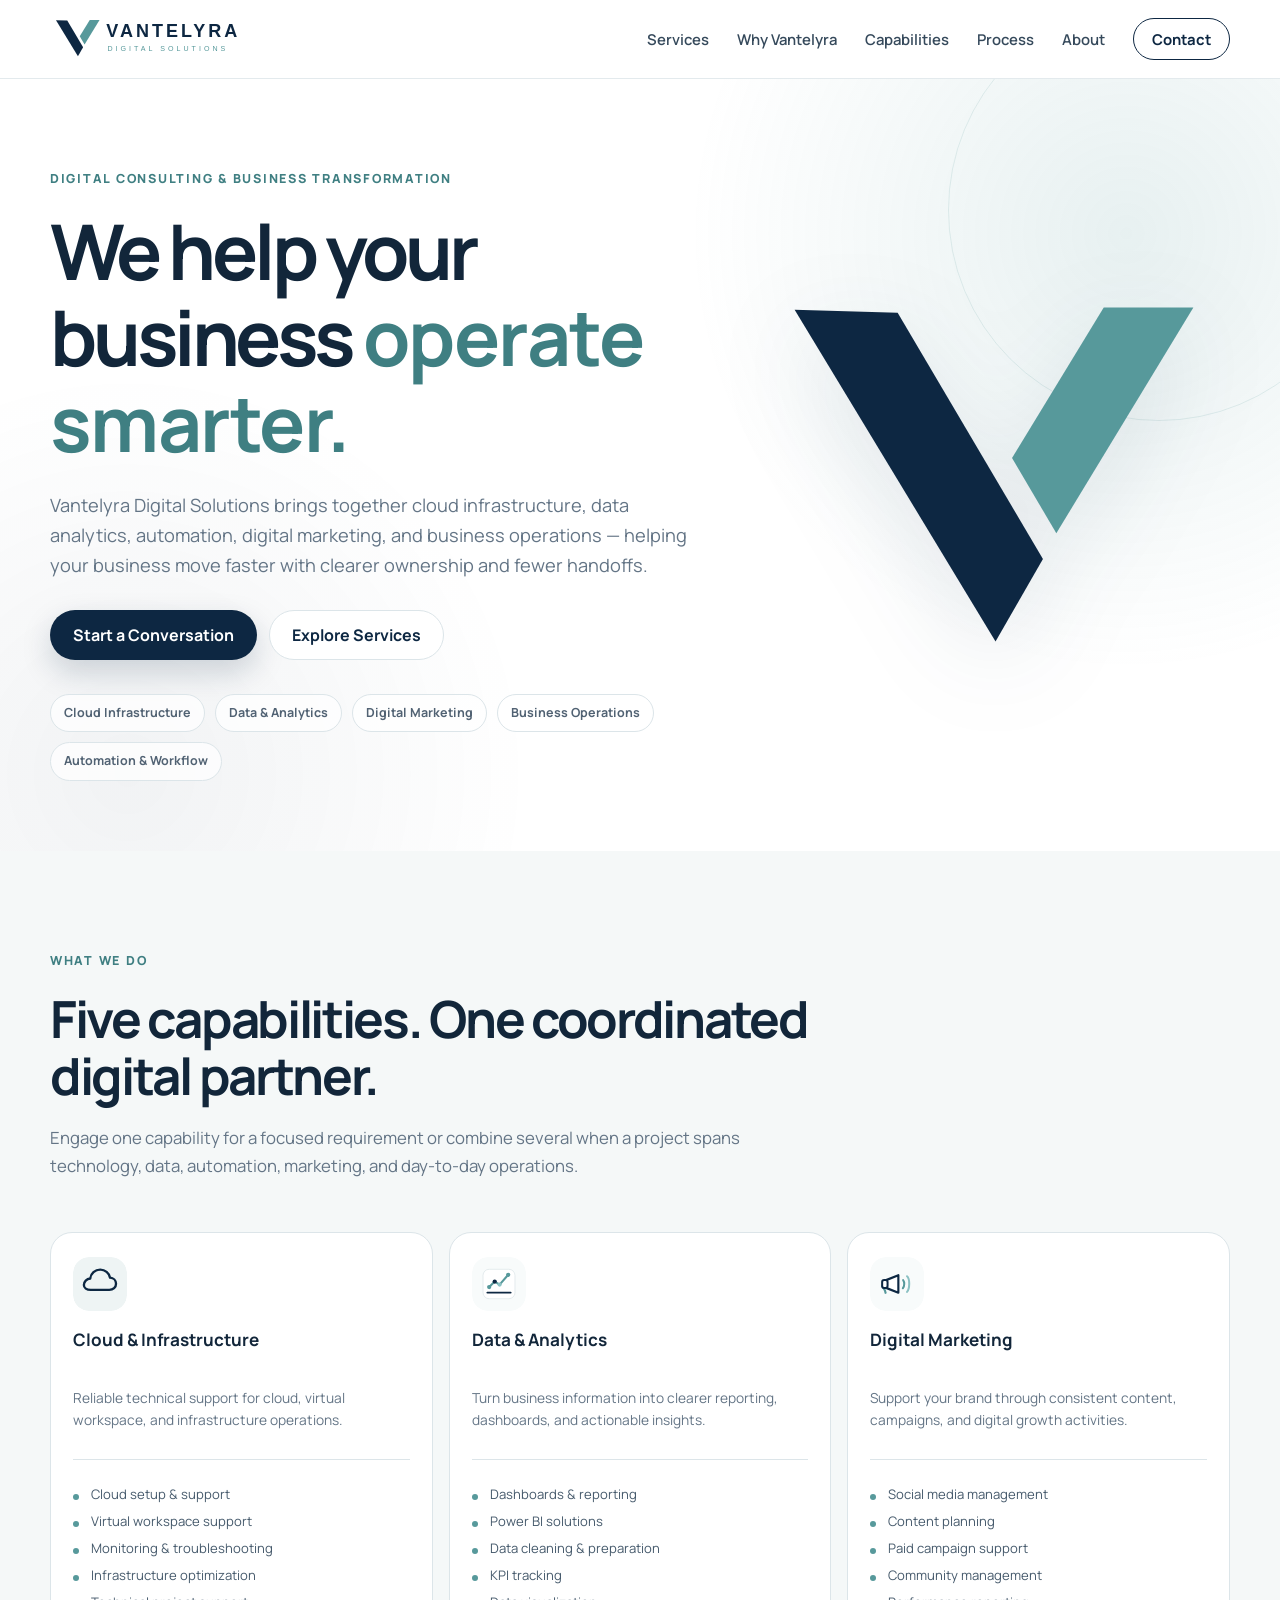
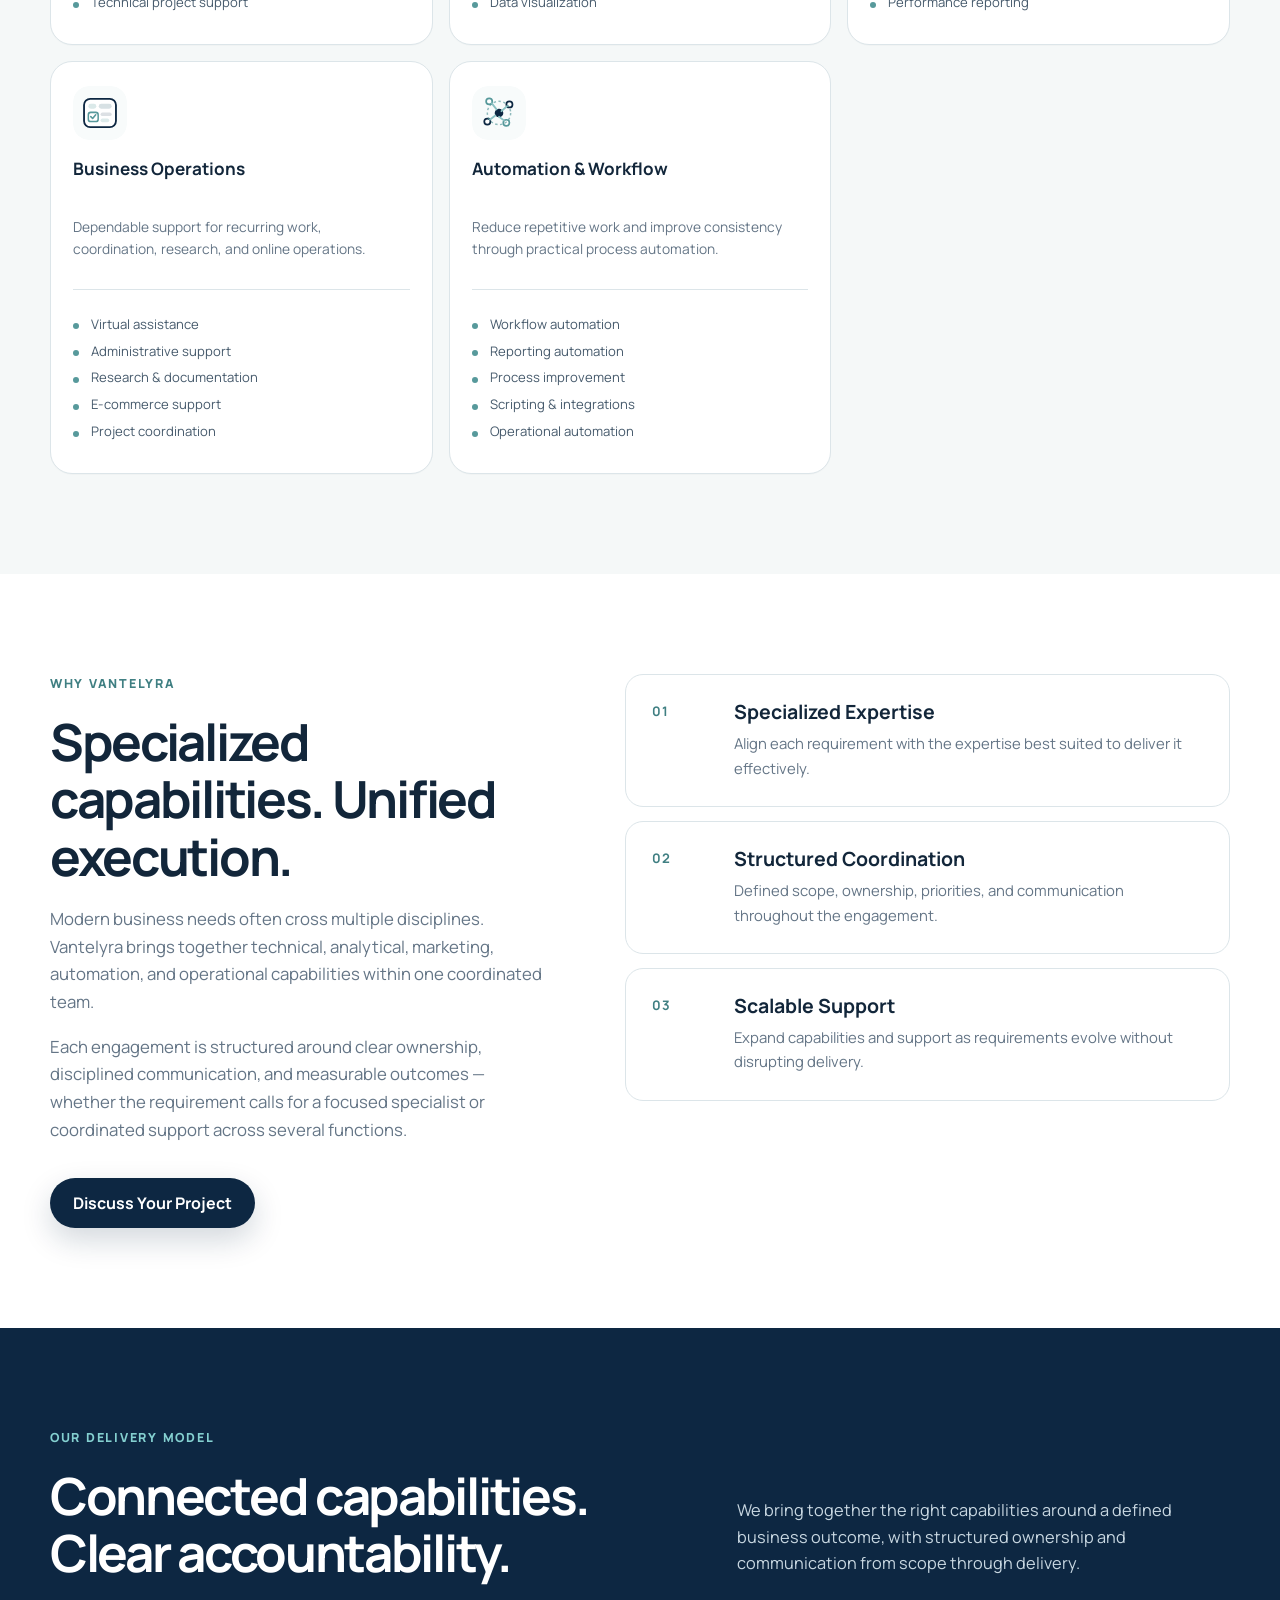
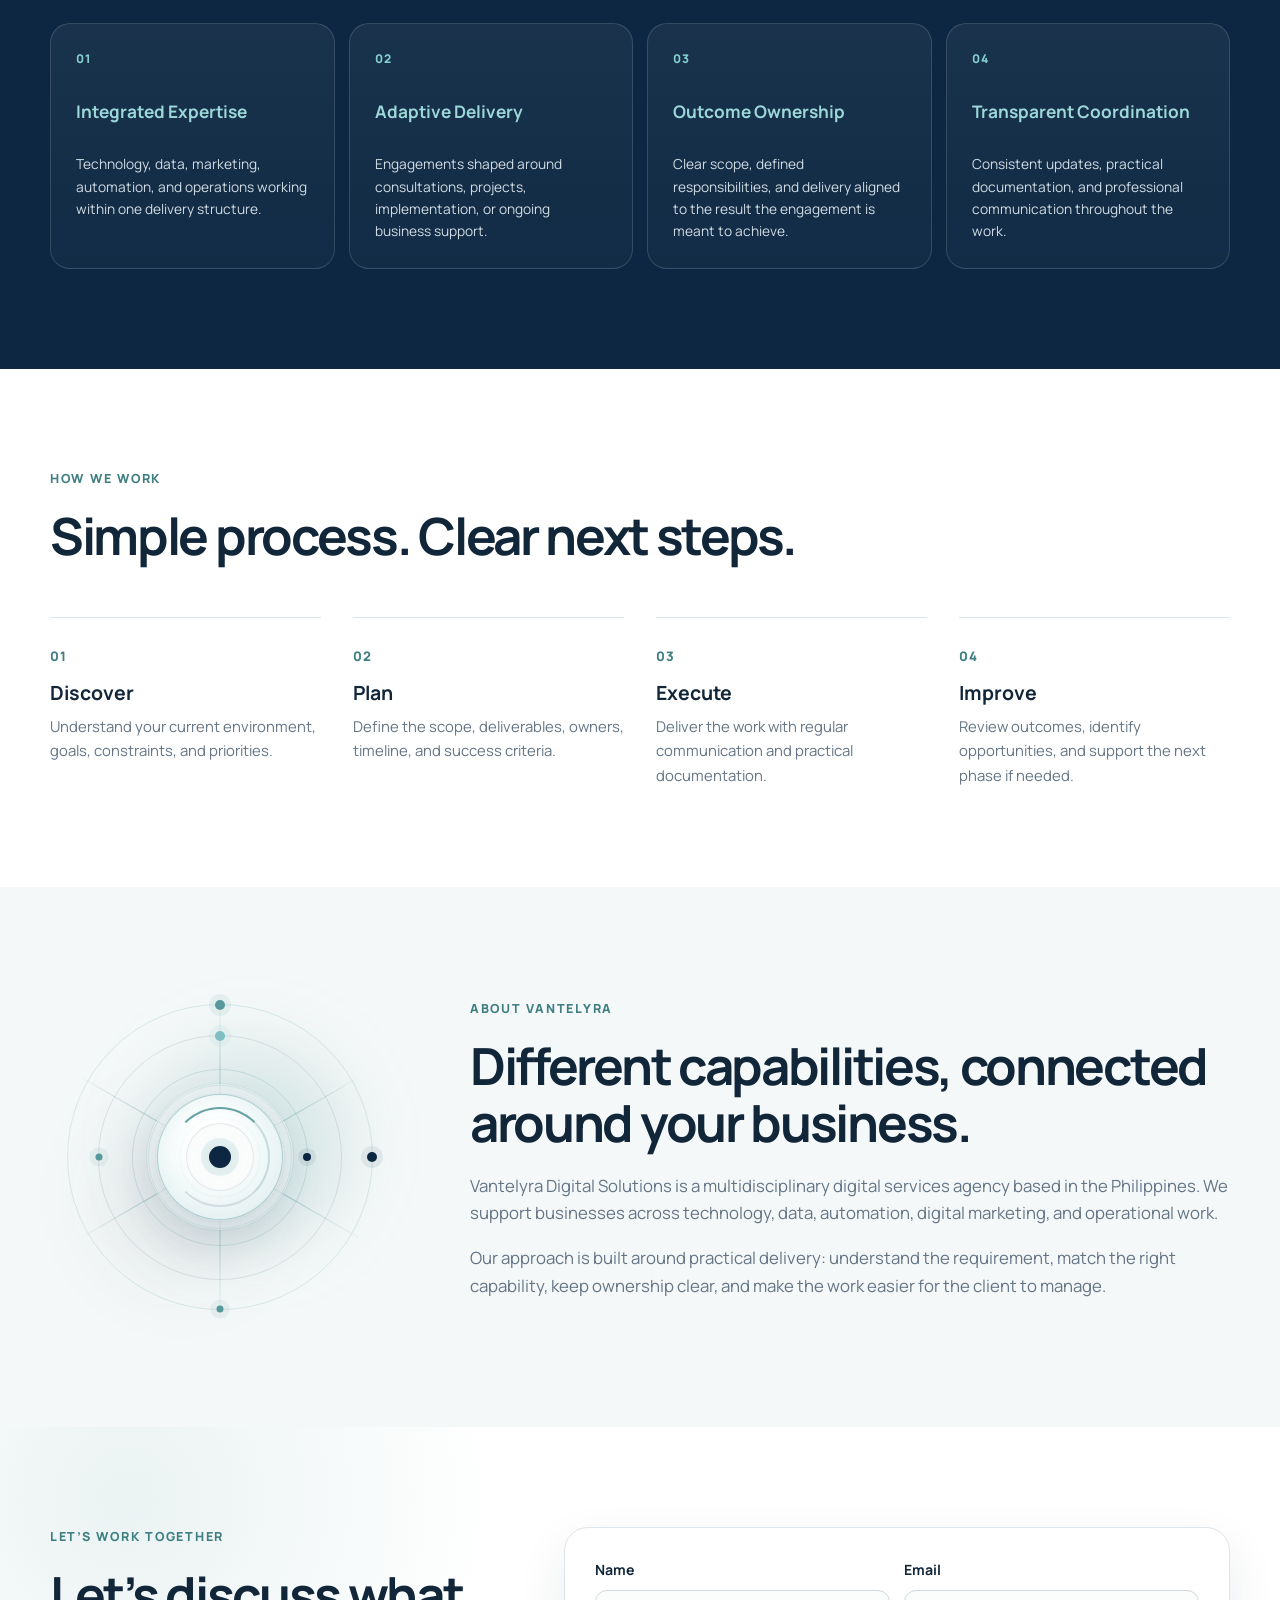
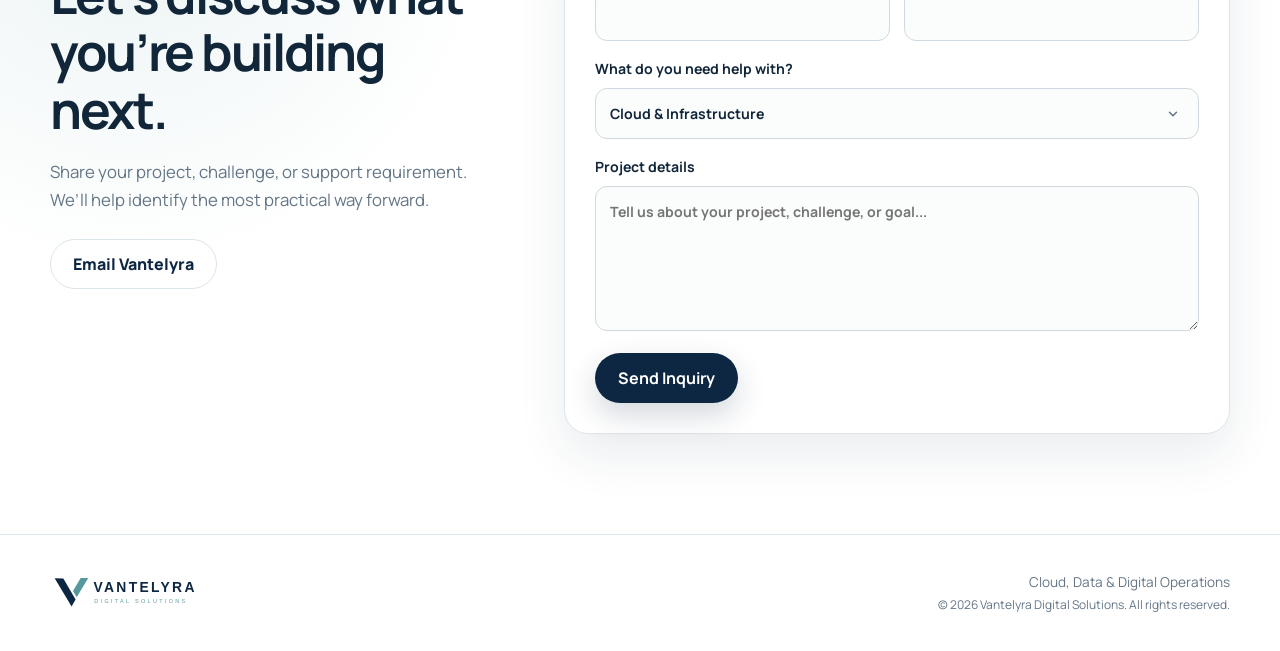
==== index.html @ 001c4b75 "Add files via upload" ====
<!doctype html>
<html lang="en">
<head>
  <meta charset="utf-8" />
  <meta name="viewport" content="width=device-width, initial-scale=1" />
  <meta name="description" content="Vantelyra Digital Solutions — Cloud, Data & Digital Operations." />
  <meta name="theme-color" content="#0d2742" />
  <title>Vantelyra Digital Solutions</title>
  <link rel="icon" href="assets/favicon.svg" type="image/svg+xml" />
  <link rel="stylesheet" href="styles.css" />
</head>
<body>
  <a class="skip-link" href="#main">Skip to content</a>

  <header class="site-header" id="top">
    <div class="container nav-wrap">
      <a class="brand" href="#top" aria-label="Vantelyra Digital Solutions home">
        <img src="assets/logo-horizontal.svg" alt="Vantelyra Digital Solutions" />
      </a>

      <button class="menu-toggle" aria-expanded="false" aria-controls="nav">
        <span></span><span></span><span></span>
        <span class="sr-only">Open menu</span>
      </button>

      <nav id="nav" class="nav" aria-label="Main navigation">
        <a href="#services">Services</a>
        <a href="#why-us">Why Vantelyra</a>
        <a href="#work">Capabilities</a>
        <a href="#process">Process</a>
        <a href="#about">About</a>
        <a class="btn btn-small btn-outline" href="#contact">Contact</a>
      </nav>
    </div>
  </header>

  <main id="main">
    <section class="hero">
      <div class="container hero-grid">
        <div class="hero-copy reveal">
          <div class="eyebrow">DIGITAL CONSULTING & BUSINESS TRANSFORMATION</div>
          <h1>We help your business <span>operate smarter.</span></h1>
          <p class="hero-lead">
            Vantelyra Digital Solutions brings together cloud infrastructure, data analytics,
            automation, digital marketing, and business operations — helping your business
            move faster with clearer ownership and fewer handoffs.
          </p>

          <div class="hero-actions">
            <a class="btn btn-primary" href="#contact">Start a Conversation</a>
            <a class="btn btn-secondary" href="#services">Explore Services</a>
          </div>

          <div class="trust-row" aria-label="Core capabilities">
            <span>Cloud Infrastructure</span>
            <span>Data & Analytics</span>
            <span>Digital Marketing</span>
            <span>Business Operations</span>
            <span>Automation & Workflow</span>
          </div>
        </div>

        <div class="hero-visual reveal delay-1" aria-hidden="true">
          <div class="hero-v5-floating">
            <img src="assets/logo-mark.svg" alt="" />
          </div>
        </div>
      </div>
    </section>

    <section class="section section-soft" id="services">
      <div class="container">
        <div class="section-heading reveal">
          <div class="eyebrow">What we do</div>
          <h2>Five capabilities. One coordinated digital partner.</h2>
          <p>
            Engage one capability for a focused requirement or combine several when a project
            spans technology, data, automation, marketing, and day-to-day operations.
          </p>
        </div>

        <div class="service-grid service-grid-five">
          <article class="service-card reveal">
            <div class="icon-badge"><img src="assets/about-platform-abstract.svg" alt="" /></div>
            <h3>Cloud & Infrastructure</h3>
            <p>Reliable technical support for cloud, virtual workspace, and infrastructure operations.</p>
            <ul>
              <li>Cloud setup & support</li>
              <li>Virtual workspace support</li>
              <li>Monitoring & troubleshooting</li>
              <li>Infrastructure optimization</li>
              <li>Technical project support</li>
            </ul>
          </article>

          <article class="service-card reveal delay-1">
            <div class="icon-badge"><img src="assets/about-insight-abstract.svg" alt="" /></div>
            <h3>Data & Analytics</h3>
            <p>Turn business information into clearer reporting, dashboards, and actionable insights.</p>
            <ul>
              <li>Dashboards & reporting</li>
              <li>Power BI solutions</li>
              <li>Data cleaning & preparation</li>
              <li>KPI tracking</li>
              <li>Data visualization</li>
            </ul>
          </article>

          <article class="service-card reveal delay-2">
            <div class="icon-badge"><img src="assets/about-growth-abstract.svg" alt="" /></div>
            <h3>Digital Marketing</h3>
            <p>Support your brand through consistent content, campaigns, and digital growth activities.</p>
            <ul>
              <li>Social media management</li>
              <li>Content planning</li>
              <li>Paid campaign support</li>
              <li>Community management</li>
              <li>Performance reporting</li>
            </ul>
          </article>

          <article class="service-card reveal delay-3">
            <div class="icon-badge"><img src="assets/about-ops-abstract.svg" alt="" /></div>
            <h3>Business Operations</h3>
            <p>Dependable support for recurring work, coordination, research, and online operations.</p>
            <ul>
              <li>Virtual assistance</li>
              <li>Administrative support</li>
              <li>Research & documentation</li>
              <li>E-commerce support</li>
              <li>Project coordination</li>
            </ul>
          </article>

          <article class="service-card reveal delay-4">
            <div class="icon-badge"><img src="assets/about-automation-abstract.svg" alt="" /></div>
            <h3>Automation & Workflow</h3>
            <p>Reduce repetitive work and improve consistency through practical process automation.</p>
            <ul>
              <li>Workflow automation</li>
              <li>Reporting automation</li>
              <li>Process improvement</li>
              <li>Scripting & integrations</li>
              <li>Operational automation</li>
            </ul>
          </article>
        </div>
      </div>
    </section>

    <section class="section" id="why-us">
      <div class="container split">
        <div class="split-copy reveal">
          <div class="eyebrow">Why Vantelyra</div>
          <h2>Specialized capabilities. Unified execution.</h2>
          <p>
            Modern business needs often cross multiple disciplines. Vantelyra brings together technical,
            analytical, marketing, automation, and operational capabilities within one coordinated team.
          </p>
          <p>
            Each engagement is structured around clear ownership, disciplined communication, and measurable outcomes —
            whether the requirement calls for a focused specialist or coordinated support across several functions.
          </p>
          <a class="btn btn-primary why-cta" href="#contact">Discuss Your Project</a>
        </div>

        <div class="value-stack reveal delay-1">
          <div class="value-card">
            <strong>01</strong>
            <div>
              <h3>Specialized Expertise</h3>
              <p>Align each requirement with the expertise best suited to deliver it effectively.</p>
            </div>
          </div>
          <div class="value-card">
            <strong>02</strong>
            <div>
              <h3>Structured Coordination</h3>
              <p>Defined scope, ownership, priorities, and communication throughout the engagement.</p>
            </div>
          </div>
          <div class="value-card">
            <strong>03</strong>
            <div>
              <h3>Scalable Support</h3>
              <p>Expand capabilities and support as requirements evolve without disrupting delivery.</p>
            </div>
          </div>
        </div>
      </div>
    </section>

    <section class="section section-dark" id="work">
      <div class="container">
        <div class="support-heading reveal">
          <div>
            <div class="eyebrow">Our delivery model</div>
            <h2>Connected capabilities.<br />Clear accountability.</h2>
          </div>
          <p>
            We bring together the right capabilities around a defined business outcome, with
            structured ownership and communication from scope through delivery.
          </p>
        </div>

        <div class="support-principles">
          <article class="support-principle reveal">
            <span class="support-no">01</span>
            <h3>Integrated Expertise</h3>
            <p>Technology, data, marketing, automation, and operations working within one delivery structure.</p>
          </article>
          <article class="support-principle reveal delay-1">
            <span class="support-no">02</span>
            <h3>Adaptive Delivery</h3>
            <p>Engagements shaped around consultations, projects, implementation, or ongoing business support.</p>
          </article>
          <article class="support-principle reveal delay-2">
            <span class="support-no">03</span>
            <h3>Outcome Ownership</h3>
            <p>Clear scope, defined responsibilities, and delivery aligned to the result the engagement is meant to achieve.</p>
          </article>
          <article class="support-principle reveal delay-3">
            <span class="support-no">04</span>
            <h3>Transparent Coordination</h3>
            <p>Consistent updates, practical documentation, and professional communication throughout the work.</p>
          </article>
        </div>
      </div>
    </section>

    <section class="section" id="process">
      <div class="container">
        <div class="section-heading reveal">
          <div class="eyebrow">How we work</div>
          <h2>Simple process. Clear next steps.</h2>
        </div>

        <div class="process-grid">
          <div class="process-step reveal">
            <span>01</span>
            <h3>Discover</h3>
            <p>Understand your current environment, goals, constraints, and priorities.</p>
          </div>
          <div class="process-step reveal delay-1">
            <span>02</span>
            <h3>Plan</h3>
            <p>Define the scope, deliverables, owners, timeline, and success criteria.</p>
          </div>
          <div class="process-step reveal delay-2">
            <span>03</span>
            <h3>Execute</h3>
            <p>Deliver the work with regular communication and practical documentation.</p>
          </div>
          <div class="process-step reveal delay-3">
            <span>04</span>
            <h3>Improve</h3>
            <p>Review outcomes, identify opportunities, and support the next phase if needed.</p>
          </div>
        </div>
      </div>
    </section>

    <section class="section section-soft" id="about">
      <div class="container about-grid">
        

<div class="about-visual reveal" aria-hidden="true">
          <div class="about-clean-sphere">
            <div class="sphere-glow sphere-glow-a"></div>
            <div class="sphere-glow sphere-glow-b"></div>

            <div class="sphere-ring sphere-ring-1"></div>
            <div class="sphere-ring sphere-ring-2"></div>
            <div class="sphere-ring sphere-ring-3"></div>
            <div class="sphere-ring sphere-ring-4"></div>
            <div class="sphere-ring sphere-ring-5"></div>

            <div class="sphere-beam sphere-beam-1"></div>
            <div class="sphere-beam sphere-beam-2"></div>
            <div class="sphere-beam sphere-beam-3"></div>
            <div class="sphere-beam sphere-beam-4"></div>
            <div class="sphere-beam sphere-beam-5"></div>
            <div class="sphere-beam sphere-beam-6"></div>

            <div class="sphere-orbit sphere-orbit-a">
              <span class="sphere-particle sp-a"></span>
              <span class="sphere-particle sp-b"></span>
              <span class="sphere-particle sp-c"></span>
            </div>

            <div class="sphere-orbit sphere-orbit-b">
              <span class="sphere-particle sp-d"></span>
              <span class="sphere-particle sp-e"></span>
            </div>

            <div class="sphere-orbit sphere-orbit-c">
              <span class="sphere-particle sp-f"></span>
            </div>

            <div class="sphere-core">
              <div class="sphere-core-middle">
                <div class="sphere-core-center"></div>
              </div>
            </div>
          </div>
        </div>
        <div class="about-copy reveal delay-1">
          <div class="eyebrow">About Vantelyra</div>
          <h2>Different capabilities, connected around your business.</h2>
          <p>
            Vantelyra Digital Solutions is a multidisciplinary digital services agency based in the Philippines.
            We support businesses across technology, data, automation, digital marketing, and operational work.
          </p>
          <p>
            Our approach is built around practical delivery: understand the requirement, match the right capability,
            keep ownership clear, and make the work easier for the client to manage.
          </p>
        </div>
      </div>
    </section>

    <section class="section cta-section" id="contact">
      <div class="container cta-grid">
        <div class="reveal">
          <div class="eyebrow">Let’s work together</div>
          <h2>Let’s discuss what you’re building next.</h2>
          <p>
            Share your project, challenge, or support requirement. We’ll help identify the most practical way forward.
          </p>
          <div class="contact-links">
            <a id="emailLink" class="btn btn-secondary email-cta" href="mailto:hello@vantelyra.com?subject=Vantelyra%20Inquiry">Email Vantelyra</a>
          </div>
        </div>

        <form class="contact-form reveal delay-1" id="contactForm">
          <div class="form-row">
            <label>
              Name
              <input type="text" name="name" autocomplete="name" required />
            </label>
            <label>
              Email
              <input type="email" name="email" autocomplete="email" required />
            </label>
          </div>

          <label>
            What do you need help with?
            <select name="service">
              <option>Cloud & Infrastructure</option>
              <option>Data & Analytics</option>
              <option>Digital Marketing</option>
              <option>Business Operations / VA</option>
              <option>Automation & Workflow</option>
              <option>Multiple services</option>
            </select>
          </label>

          <label>
            Project details
            <textarea name="message" rows="5" placeholder="Tell us about your project, challenge, or goal..." required></textarea>
          </label>

          <button class="btn btn-primary" type="submit">Send Inquiry</button>

        </form>
      </div>
    </section>
  </main>

  <footer class="site-footer">
    <div class="container footer-wrap">
      <a class="footer-brand" href="#top">
        <img src="assets/logo-horizontal.svg" alt="Vantelyra Digital Solutions" />
      </a>
      <div>
        <p>Cloud, Data & Digital Operations</p>
        <p class="copyright">© <span id="year"></span> Vantelyra Digital Solutions. All rights reserved.</p>
      </div>
    </div>
  </footer>

  <button class="back-to-top" id="backToTop" type="button" aria-label="Back to top" title="Back to top">
    <svg viewBox="0 0 24 24" aria-hidden="true">
      <path d="M6 14l6-6 6 6" fill="none" stroke="currentColor" stroke-width="2" stroke-linecap="round" stroke-linejoin="round"/>
    </svg>
  </button>

  <script src="script.js"></script>
</body>
</html>
---- styles.css ----
@import url('https://fonts.googleapis.com/css2?family=Manrope:wght@400;500;600;700;800&display=swap');

:root {
  --navy: #0d2742;
  --navy-2: #153a5e;
  --teal: #57999b;
  --teal-dark: #3f7f82;
  --ink: #12263a;
  --muted: #647586;
  --line: #dce5e9;
  --soft: #f5f8f8;
  --white: #ffffff;
  --max: 1180px;
  --radius: 22px;
  --shadow: 0 20px 50px rgba(23, 48, 70, 0.09);
}

* { box-sizing: border-box; }
html { scroll-behavior: smooth; }
body {
  margin: 0;
  font-family: "Manrope", system-ui, -apple-system, BlinkMacSystemFont, "Segoe UI", sans-serif;
  color: var(--ink);
  background: var(--white);
  line-height: 1.65;
}
img { max-width: 100%; display: block; }
a { color: inherit; text-decoration: none; }
button, input, textarea, select { font: inherit; }

.container {
  width: min(calc(100% - 40px), var(--max));
  margin-inline: auto;
}

.skip-link {
  position: absolute;
  left: -9999px;
  top: 8px;
  z-index: 999;
  padding: 10px 14px;
  background: var(--navy);
  color: white;
}
.skip-link:focus { left: 8px; }

.sr-only {
  position: absolute;
  width: 1px; height: 1px;
  padding: 0; margin: -1px;
  overflow: hidden; clip: rect(0,0,0,0);
  white-space: nowrap; border: 0;
}

.site-header {
  position: sticky;
  top: 0;
  z-index: 100;
  background: rgba(255,255,255,.92);
  border-bottom: 1px solid rgba(220,229,233,.8);
  backdrop-filter: blur(14px);
}
.nav-wrap {
  height: 78px;
  display: flex;
  align-items: center;
  justify-content: space-between;
  gap: 30px;
}
.brand img { width: 285px; height: auto; }
.nav {
  display: flex;
  align-items: center;
  gap: 28px;
  font-size: .93rem;
  font-weight: 600;
}
.nav a:not(.btn) { color: #35495b; }
.nav a:not(.btn):hover { color: var(--teal-dark); }

.menu-toggle {
  display: none;
  background: none;
  border: 0;
  padding: 6px;
  cursor: pointer;
}
.menu-toggle span:not(.sr-only) {
  display: block;
  width: 25px;
  height: 2px;
  background: var(--navy);
  margin: 5px 0;
}

.btn {
  display: inline-flex;
  align-items: center;
  justify-content: center;
  min-height: 50px;
  padding: 0 22px;
  border-radius: 999px;
  border: 1px solid transparent;
  font-weight: 700;
  transition: transform .2s ease, box-shadow .2s ease, background .2s ease;
}
.btn:hover { transform: translateY(-2px); }
.btn-primary {
  background: var(--navy);
  color: white;
  box-shadow: 0 12px 30px rgba(13,39,66,.18);
}
.btn-primary:hover { background: var(--navy-2); }
.btn-secondary {
  color: var(--navy);
  background: white;
  border-color: var(--line);
}
.btn-outline {
  color: var(--navy);
  border-color: var(--navy);
}
.btn-small { min-height: 42px; padding-inline: 18px; }

.hero {
  position: relative;
  overflow: hidden;
  padding: 90px 0 70px;
  background:
    radial-gradient(circle at 88% 20%, rgba(87,153,155,.14), transparent 34%),
    radial-gradient(circle at 10% 90%, rgba(13,39,66,.06), transparent 30%),
    #fff;
}
.hero::after {
  content: "";
  position: absolute;
  right: -90px;
  top: -80px;
  width: 420px;
  height: 420px;
  border: 1px solid rgba(87,153,155,.15);
  border-radius: 50%;
}
.hero-grid {
  position: relative;
  z-index: 1;
  display: grid;
  grid-template-columns: 1.15fr .85fr;
  align-items: center;
  gap: 70px;
}
.eyebrow {
  color: var(--teal-dark);
  font-size: .78rem;
  letter-spacing: .14em;
  text-transform: uppercase;
  font-weight: 800;
  margin-bottom: 18px;
}
h1, h2, h3 { margin-top: 0; line-height: 1.12; }
h1 {
  font-size: clamp(3.2rem, 6vw, 5.6rem);
  letter-spacing: -.055em;
  margin-bottom: 24px;
  max-width: 850px;
}
h1 span { 
  color: var(--teal-dark); 
  letter-spacing: -.020em;
}
h2 {
  font-size: clamp(2.2rem, 4vw, 3.6rem);
  letter-spacing: -.045em;
  margin-bottom: 20px;
}
h3 { font-size: 1.22rem; }
.hero-lead {
  font-size: 1.14rem;
  color: var(--muted);
  max-width: 720px;
  margin-bottom: 30px;
}
.hero-actions {
  display: flex;
  gap: 12px;
  flex-wrap: wrap;
}
.trust-row {
  margin-top: 34px;
  display: flex;
  gap: 10px;
  flex-wrap: wrap;
}
.trust-row span {
  border: 1px solid var(--line);
  background: rgba(255,255,255,.75);
  padding: 8px 13px;
  border-radius: 999px;
  color: #516273;
  font-size: .78rem;
  font-weight: 700;
}


.section { padding: 100px 0; }
.section-soft { background: var(--soft); }
.section-dark {
  background: var(--navy);
  color: white;
}
.section-heading {
  max-width: 760px;
  margin-bottom: 52px;
}
.section-heading > p,
.split-copy > p,
.about-copy > p,
.cta-section p {
  color: var(--muted);
  font-size: 1.05rem;
}
.section-heading.light > p { color: #b9c7d2; }
.section-heading.light .eyebrow { color: #85c6c7; }

.service-grid {
  display: grid;
  grid-template-columns: repeat(4, 1fr);
  gap: 18px;
}
.service-card {
  background: white;
  border: 1px solid var(--line);
  border-radius: var(--radius);
  padding: 28px;
  box-shadow: 0 1px 0 rgba(0,0,0,.02);
}
.service-card:hover { box-shadow: var(--shadow); }
.icon-badge {
  width: 54px; height: 54px;
  border-radius: 16px;
  display: grid;
  place-items: center;
  background: #eaf2f2;
  margin-bottom: 24px;
  overflow: hidden;
}
.icon-badge img {
  width: 54px;
  height: 54px;
  display: block;
}
.service-card p { color: var(--muted); font-size: .93rem; min-height: 74px; }
.service-card ul {
  margin: 20px 0 0;
  padding: 20px 0 0;
  border-top: 1px solid var(--line);
  list-style: none;
}
.service-card li {
  position: relative;
  padding-left: 18px;
  margin: 8px 0;
  color: #465a6c;
  font-size: .88rem;
}
.service-card li::before {
  content: "";
  position: absolute;
  width: 6px; height: 6px;
  border-radius: 50%;
  left: 0; top: .65em;
  background: var(--teal);
}

.split {
  display: grid;
  grid-template-columns: .9fr 1.1fr;
  gap: 80px;
  align-items: start;
}
.text-link {
  display: inline-block;
  margin-top: 18px;
  font-weight: 800;
  color: var(--navy);
}
.text-link span { color: var(--teal-dark); }
.value-stack { display: grid; gap: 14px; }
.value-card {
  display: grid;
  grid-template-columns: 62px 1fr;
  gap: 20px;
  padding: 26px;
  border: 1px solid var(--line);
  border-radius: 18px;
  background: white;
}
.value-card strong {
  color: var(--teal-dark);
  font-size: .82rem;
  letter-spacing: .1em;
}
.value-card h3 { margin-bottom: 8px; }
.value-card p { color: var(--muted); margin: 0; font-size: .93rem; }

.metric-grid {
  display: grid;
  grid-template-columns: repeat(4,1fr);
  gap: 16px;
}
.metric {
  border: 1px solid rgba(255,255,255,.13);
  background: rgba(255,255,255,.045);
  border-radius: 18px;
  padding: 28px;
}
.metric strong {
  display: block;
  font-size: 2rem;
  letter-spacing: -.04em;
  color: #99d3d4;
  margin-bottom: 10px;
}
.metric span { color: #cfdae2; font-size: .92rem; }
.capability-band {
  display: flex;
  flex-wrap: wrap;
  gap: 10px;
  margin-top: 26px;
}
.capability-band span {
  padding: 9px 14px;
  border-radius: 999px;
  border: 1px solid rgba(255,255,255,.12);
  color: #d7e2e9;
  background: rgba(255,255,255,.04);
  font-size: .8rem;
}

.process-grid {
  display: grid;
  grid-template-columns: repeat(4,1fr);
  gap: 32px;
}
.process-step {
  border-top: 1px solid var(--line);
  padding-top: 24px;
}
.process-step span {
  color: var(--teal-dark);
  font-weight: 800;
  font-size: .82rem;
  letter-spacing: .08em;
}
.process-step h3 { margin: 14px 0 10px; }
.process-step p { color: var(--muted); margin: 0; font-size: .93rem; }

.about-grid {
  display: grid;
  grid-template-columns: 340px 1fr;
  align-items: center;
  gap: 80px;
}
.about-mark {
  aspect-ratio: 1;
  border: 1px solid var(--line);
  border-radius: 34px;
  background: white;
  display: grid;
  place-items: center;
}
.about-mark img { width: 55%; }

.cta-section {
  background:
    radial-gradient(circle at 10% 10%, rgba(87,153,155,.12), transparent 28%),
    white;
}
.cta-grid {
  display: grid;
  grid-template-columns: .8fr 1.2fr;
  gap: 70px;
}
.contact-links {
  display: flex;
  flex-direction: column;
  align-items: flex-start;
  gap: 10px;
  margin-top: 28px;
}
.contact-links a {
  font-weight: 800;
  color: var(--navy);
}
.contact-form {
  border: 1px solid var(--line);
  border-radius: 24px;
  background: white;
  padding: 30px;
  box-shadow: var(--shadow);
}
.form-row {
  display: grid;
  grid-template-columns: 1fr 1fr;
  gap: 14px;
}
label {
  display: block;
  font-weight: 700;
  font-size: .88rem;
  margin-bottom: 16px;
}
input, textarea, select {
  width: 100%;
  border: 1px solid #cfd9df;
  border-radius: 12px;
  padding: 13px 14px;
  margin-top: 8px;
  background: #fbfcfc;
  color: var(--ink);
  outline: none;
}
input:focus, textarea:focus, select:focus {
  border-color: var(--teal);
  box-shadow: 0 0 0 3px rgba(87,153,155,.12);
}
textarea { resize: vertical; }
.form-note {
  margin: 14px 0 0;
  font-size: .78rem !important;
  color: #8392a0 !important;
}

.site-footer {
  border-top: 1px solid var(--line);
  padding: 34px 0;
}
.footer-wrap {
  display: flex;
  justify-content: space-between;
  align-items: center;
  gap: 30px;
}
.footer-brand img { width: 220px; }
.footer-wrap p { margin: 2px 0; color: var(--muted); font-size: .85rem; text-align: right; }
.copyright { font-size: .75rem !important; }

.reveal {
  opacity: 0;
  transform: translateY(16px);
  transition: opacity .65s ease, transform .65s ease;
}
.reveal.visible {
  opacity: 1;
  transform: none;
}
.delay-1 { transition-delay: .08s; }
.delay-2 { transition-delay: .16s; }
.delay-3 { transition-delay: .24s; }

@media (prefers-reduced-motion: reduce) {
  * { scroll-behavior: auto !important; }
  .reveal { opacity: 1; transform: none; transition: none; }
  .btn { transition: none; }
}

@media (max-width: 1000px) {
  .service-grid, .metric-grid, .process-grid { grid-template-columns: repeat(2,1fr); }
  .hero-grid { grid-template-columns: 1fr; gap: 50px; }
  .split, .cta-grid { grid-template-columns: 1fr; gap: 50px; }
  .about-grid { grid-template-columns: 280px 1fr; gap: 45px; }
  .nav { gap: 18px; }
}

@media (max-width: 760px) {
  .brand img { width: 225px; }
  .container { width: min(calc(100% - 28px), var(--max)); }
  .nav-wrap { height: 70px; }
  .brand img { width: 210px; }
  .menu-toggle { display: block; }
  .nav {
    position: absolute;
    left: 14px; right: 14px; top: 72px;
    display: none;
    flex-direction: column;
    align-items: stretch;
    gap: 0;
    padding: 12px;
    background: white;
    border: 1px solid var(--line);
    border-radius: 16px;
    box-shadow: var(--shadow);
  }
  .nav.open { display: flex; }
  .nav a { padding: 12px; }
  .nav .btn { margin-top: 6px; }
  .hero { padding-top: 62px; }
  h1 { font-size: clamp(2.8rem, 14vw, 4.3rem); }
  .section { padding: 74px 0; }
  .service-grid, .metric-grid, .process-grid { grid-template-columns: 1fr; }
  .service-card p { min-height: 0; }
  .about-grid { grid-template-columns: 1fr; }
  .about-mark { max-width: 260px; }
  .form-row { grid-template-columns: 1fr; }
  .footer-wrap { flex-direction: column; align-items: flex-start; }
  .footer-wrap p { text-align: left; }
}

@media (max-width: 480px) {
  .brand img { width: 195px; }
  .hero-actions .btn { width: 100%; }
  .contact-form { padding: 22px; }
}

.capability-grid .metric strong {
  font-size: 1.42rem;
  line-height: 1.2;
  letter-spacing: -.02em;
  color: #99d3d4;
}
.capability-grid .metric span {
  display: block;
  margin-top: 12px;
  line-height: 1.65;
}





/* ===== V5 refinements ===== */

.hero-visual {
  display: flex;
  align-items: center;
  justify-content: center;
  min-height: 520px;
}

.hero-v-only {
  width: min(100%, 560px);
  display: grid;
  place-items: center;
}

.hero-v-only img {
  width: min(100%, 440px);
  height: auto;
  animation: vantelyraFloat 5.5s ease-in-out infinite;
  filter: drop-shadow(0 30px 48px rgba(13,39,66,.10));
  will-change: transform;
}

@keyframes vantelyraFloat {
  0%, 100% { transform: translateY(0) scale(1); }
  50% { transform: translateY(-12px) scale(1.015); }
}

.icon-badge {
  background: transparent;
}

.icon-badge img {
  border-radius: 16px;
}

.automation-feature {
  margin-top: 18px;
  padding: 28px 30px;
  display: grid;
  grid-template-columns: auto 1fr auto;
  align-items: center;
  gap: 24px;
  border: 1px solid var(--line);
  border-radius: var(--radius);
  background: #fff;
}

.automation-feature-icon {
  width: 68px;
  height: 68px;
  flex: 0 0 auto;
}

.automation-feature-icon img {
  width: 100%;
  height: 100%;
}

.automation-feature-copy .eyebrow {
  margin-bottom: 8px;
}

.automation-feature-copy h3 {
  margin-bottom: 8px;
  font-size: 1.3rem;
}

.automation-feature-copy p {
  margin: 0;
  max-width: 720px;
  color: var(--muted);
  font-size: .93rem;
}

.automation-feature-tags {
  max-width: 300px;
  display: flex;
  flex-wrap: wrap;
  justify-content: flex-end;
  gap: 8px;
}

.automation-feature-tags span {
  padding: 7px 10px;
  border: 1px solid var(--line);
  border-radius: 999px;
  color: #516273;
  background: var(--soft);
  font-size: .75rem;
  font-weight: 700;
  white-space: nowrap;
}

.why-cta {
  margin-top: 18px;
}

.capability-grid .metric strong {
  font-size: 1.28rem;
  white-space: nowrap;
}

.email-cta {
  min-width: 160px;
}

.contact-links {
  margin-top: 26px;
}

/* Custom, quieter select arrow */
.contact-form select {
  -webkit-appearance: none;
  appearance: none;
  padding-right: 48px;
  background-color: #fbfcfc;
  background-image: url("data:image/svg+xml,%3Csvg xmlns='http://www.w3.org/2000/svg' width='14' height='14' viewBox='0 0 14 14'%3E%3Cpath d='M3.5 5.25 7 8.75l3.5-3.5' fill='none' stroke='%23647586' stroke-width='1.5' stroke-linecap='round' stroke-linejoin='round'/%3E%3C/svg%3E");
  background-repeat: no-repeat;
  background-position: right 18px center;
  background-size: 14px 14px;
  cursor: pointer;
}

.contact-form select::-ms-expand {
  display: none;
}

@media (max-width: 1000px) {
  .hero-visual { min-height: 390px; }
  .hero-v-only img { width: min(100%, 340px); }

  .automation-feature {
    grid-template-columns: auto 1fr;
  }

  .automation-feature-tags {
    grid-column: 1 / -1;
    max-width: none;
    justify-content: flex-start;
  }

  .capability-grid .metric strong {
    white-space: normal;
  }
}

@media (max-width: 760px) {
  .hero-visual { min-height: 320px; }
  .hero-v-only img { width: min(100%, 270px); }

  .automation-feature {
    grid-template-columns: 1fr;
  }

  .automation-feature-icon {
    width: 60px;
    height: 60px;
  }
}

@media (prefers-reduced-motion: reduce) {
  .hero-v-only img {
    animation: none;
  }
}


/* ================================================================
   V6 — transforming hero, 5-card services, connected delivery model
   ================================================================ */

.delay-4 { transition-delay: .32s; }

/* Transforming hero */
.hero-visual {
  min-height: 560px;
  display: grid;
  place-items: center;
}

.hero-transformer {
  position: relative;
  width: min(100%, 590px);
  aspect-ratio: 1;
  display: grid;
  place-items: center;
  isolation: isolate;
}

.hero-symbol {
  position: absolute;
  inset: 8%;
  display: grid;
  place-items: center;
  opacity: 0;
  transform: scale(.82) rotate(-3deg);
  filter: blur(3px);
  transition:
    opacity .62s ease,
    transform .75s cubic-bezier(.2,.8,.2,1),
    filter .55s ease;
}

.hero-symbol.active {
  opacity: 1;
  transform: scale(1) rotate(0deg);
  filter: blur(0);
}

.hero-symbol img {
  width: 74%;
  max-height: 74%;
  object-fit: contain;
  filter: drop-shadow(0 28px 48px rgba(13,39,66,.10));
}

.hero-symbol[data-symbol="vantelyra"] img {
  width: 86%;
  max-height: 86%;
}

.hero-transform-ring {
  position: absolute;
  border-radius: 50%;
  border: 1px solid rgba(87,153,155,.16);
  pointer-events: none;
  z-index: -1;
}

.ring-a {
  width: 78%;
  height: 78%;
  animation: ringDriftA 10s ease-in-out infinite;
}

.ring-b {
  width: 48%;
  height: 48%;
  border-color: rgba(13,39,66,.09);
  animation: ringDriftB 8s ease-in-out infinite;
}

@keyframes ringDriftA {
  0%,100% { transform: translate(8%, -5%) scale(1); }
  50% { transform: translate(-5%, 6%) scale(1.04); }
}
@keyframes ringDriftB {
  0%,100% { transform: translate(-28%, 22%) scale(1); }
  50% { transform: translate(22%, -18%) scale(.96); }
}

/* Five service cards */
.service-grid-five {
  grid-template-columns: repeat(5, minmax(0, 1fr));
  align-items: stretch;
}

.service-grid-five .service-card {
  padding: 24px 22px;
  min-width: 0;
}

.service-grid-five .service-card h3 {
  font-size: 1.08rem;
  min-height: 2.4em;
}

.service-grid-five .service-card p {
  min-height: 112px;
  font-size: .87rem;
}

.service-grid-five .service-card li {
  font-size: .82rem;
}

.service-grid-five .icon-badge {
  margin-bottom: 20px;
}

/* Delivery model */
.support-heading {
  display: grid;
  grid-template-columns: 1fr .8fr;
  align-items: end;
  gap: 70px;
  margin-bottom: 42px;
}

.support-heading h2 {
  margin-bottom: 0;
}

.support-heading p {
  margin: 0 0 4px;
  color: #c8d7e1;
  font-size: 1.02rem;
  max-width: 600px;
}

.support-heading .eyebrow {
  color: #84d0d0;
}

.support-principles {
  display: grid;
  grid-template-columns: repeat(4, minmax(0,1fr));
  gap: 14px;
}

.support-principle {
  min-height: 235px;
  display: flex;
  flex-direction: column;
  padding: 25px;
  border: 1px solid rgba(255,255,255,.14);
  border-radius: 20px;
  background:
    linear-gradient(180deg, rgba(255,255,255,.055), rgba(255,255,255,.025));
}

.support-no {
  color: #83cfd0;
  font-size: .75rem;
  font-weight: 800;
  letter-spacing: .12em;
  margin-bottom: auto;
}

.support-principle h3 {
  margin: 34px 0 10px;
  color: #9cd8d9;
  font-size: 1.12rem;
  white-space: nowrap;
}

.support-principle p {
  margin: 0;
  color: #d0dce4;
  font-size: .87rem;
  line-height: 1.65;
}

.capability-rail {
  margin-top: 32px;
  display: grid;
  grid-template-columns: auto 1fr auto 1fr auto 1fr auto 1fr auto;
  align-items: center;
  gap: 12px;
  padding: 20px 22px;
  border: 1px solid rgba(255,255,255,.11);
  border-radius: 20px;
  background: rgba(255,255,255,.025);
}

.capability-node {
  display: flex;
  flex-direction: column;
  align-items: center;
  gap: 7px;
  min-width: 76px;
}

.capability-node img {
  width: 46px;
  height: 46px;
  border-radius: 14px;
}

.capability-node span {
  color: #dce6ec;
  font-size: .72rem;
  font-weight: 700;
}

.rail-line {
  height: 1px;
  background: linear-gradient(90deg, rgba(132,208,208,.25), rgba(132,208,208,.75), rgba(132,208,208,.25));
}

/* About visual */
.about-visual {
  aspect-ratio: 1;
  border-radius: 34px;
  display: grid;
  place-items: center;
}

.about-visual img {
  width: 100%;
  height: auto;
  display: block;
}

/* Back to top */
.back-to-top {
  position: fixed;
  right: 28px;
  bottom: 28px;
  width: 48px;
  height: 48px;
  border: 1px solid rgba(13,39,66,.16);
  border-radius: 50%;
  display: grid;
  place-items: center;
  background: rgba(255,255,255,.94);
  color: var(--navy);
  box-shadow: 0 12px 30px rgba(13,39,66,.16);
  cursor: pointer;
  opacity: 0;
  visibility: hidden;
  transform: translateY(12px);
  transition: opacity .25s ease, transform .25s ease, visibility .25s ease, background .2s ease;
  z-index: 99;
  backdrop-filter: blur(8px);
}

.back-to-top.visible {
  opacity: 1;
  visibility: visible;
  transform: translateY(0);
}

.back-to-top:hover {
  background: var(--navy);
  color: #fff;
}

.back-to-top svg {
  width: 22px;
  height: 22px;
}

/* Remove visual remnants from older hero versions */
.hero-v-only,
.hero-v-mark,
.hero-v-caption,
.brand-orbit,
.automation-feature {
  display: none !important;
}

@media (max-width: 1180px) {
  .service-grid-five {
    grid-template-columns: repeat(3, minmax(0, 1fr));
  }

  .service-grid-five .service-card p {
    min-height: 82px;
  }

  .support-principles {
    grid-template-columns: repeat(2, minmax(0,1fr));
  }

  .support-principle h3 {
    white-space: normal;
  }
}

@media (max-width: 1000px) {
  .hero-visual {
    min-height: 440px;
  }

  .hero-transformer {
    width: min(100%, 470px);
  }

  .support-heading {
    grid-template-columns: 1fr;
    gap: 18px;
  }

  .capability-rail {
    grid-template-columns: repeat(5, 1fr);
    gap: 10px;
  }

  .rail-line {
    display: none;
  }
}

@media (max-width: 760px) {
  .service-grid-five {
    grid-template-columns: 1fr;
  }

  .service-grid-five .service-card h3,
  .service-grid-five .service-card p {
    min-height: 0;
  }

  .hero-visual {
    min-height: 330px;
  }

  .hero-transformer {
    width: min(100%, 360px);
  }

  .support-principles {
    grid-template-columns: 1fr;
  }

  .support-principle {
    min-height: 190px;
  }

  .capability-rail {
    grid-template-columns: repeat(2,1fr);
  }

  .capability-node:last-child {
    grid-column: 1 / -1;
  }

  .back-to-top {
    right: 18px;
    bottom: 18px;
    width: 44px;
    height: 44px;
  }
}

@media (prefers-reduced-motion: reduce) {
  .hero-transform-ring {
    animation: none;
  }
  .hero-symbol {
    transition: none;
  }
}


/* ============================================================
   V7 — reliable inline hero morph + strict card alignment
   ============================================================ */

/* Hero: inline SVG works via file://, localhost, and hosted pages */
.hero-visual {
  min-height: 560px;
  display: grid;
  place-items: center;
}

.hero-morph {
  width: min(100%, 620px);
  aspect-ratio: 1;
  display: grid;
  place-items: center;
}

.hero-morph-svg {
  width: 100%;
  height: 100%;
  overflow: visible;
  filter: drop-shadow(0 28px 48px rgba(13,39,66,.08));
}

.morph-orbit {
  fill: none;
  stroke: rgba(87,153,155,.13);
  stroke-width: 1.5;
  transform-origin: 250px 250px;
}

.orbit-1 {
  animation: v7OrbitOne 11s ease-in-out infinite;
}

.orbit-2 {
  stroke: rgba(13,39,66,.07);
  animation: v7OrbitTwo 9s ease-in-out infinite;
}

.morph-layer {
  opacity: 0;
  transform-origin: 250px 250px;
  transform-box: view-box;
  animation: v7MorphCycle 15s infinite;
  will-change: opacity, transform, filter;
}

.morph-1 { animation-delay: 0s; }
.morph-2 { animation-delay: 2.5s; }
.morph-3 { animation-delay: 5s; }
.morph-4 { animation-delay: 7.5s; }
.morph-5 { animation-delay: 10s; }
.morph-6 { animation-delay: 12.5s; }

@keyframes v7MorphCycle {
  0% {
    opacity: 1;
    transform: scale(.90) rotate(-2deg);
    filter: blur(1px);
  }
  4% {
    opacity: 1;
    transform: scale(1) rotate(0deg);
    filter: blur(0);
  }
  13% {
    opacity: 1;
    transform: scale(1) rotate(0deg);
    filter: blur(0);
  }
  16.66% {
    opacity: 0;
    transform: scale(1.08) rotate(2deg);
    filter: blur(2px);
  }
  100% {
    opacity: 0;
    transform: scale(.90);
    filter: blur(2px);
  }
}

@keyframes v7OrbitOne {
  0%,100% { transform: translate(12px,-8px) scale(1); }
  50% { transform: translate(-10px,12px) scale(1.04); }
}

@keyframes v7OrbitTwo {
  0%,100% { transform: translate(-36px,24px) scale(1); }
  50% { transform: translate(28px,-20px) scale(.95); }
}

/* Old V6 hero elements should never affect V7 */
.hero-transformer,
.hero-symbol,
.hero-transform-ring,
.hero-v-only,
.hero-v-mark,
.hero-v-caption {
  display: none !important;
}

/* Five services — exact internal row alignment on desktop */
.service-grid-five {
  display: grid;
  grid-template-columns: repeat(5, minmax(0, 1fr));
  grid-auto-rows: 1fr;
  gap: 14px;
  align-items: stretch;
}

.service-grid-five .service-card {
  height: 100%;
  display: grid;
  grid-template-rows: 58px 66px 132px 1fr;
  align-content: stretch;
  padding: 24px 22px;
  margin: 0;
}

.service-grid-five .icon-badge {
  width: 54px;
  height: 54px;
  margin: 0;
  align-self: start;
}

.service-grid-five .service-card h3 {
  margin: 17px 0 0;
  padding: 0;
  min-height: 0;
  align-self: start;
  font-size: 1.07rem;
  line-height: 1.28;
}

.service-grid-five .service-card > p {
  margin: 0;
  padding: 8px 0 14px;
  min-height: 0 !important;
  align-self: start;
  color: var(--muted);
  font-size: .86rem;
  line-height: 1.62;
}

.service-grid-five .service-card ul {
  margin: 0;
  padding: 20px 0 0;
  border-top: 1px solid var(--line);
  align-self: stretch;
}

.service-grid-five .service-card li {
  font-size: .81rem;
  line-height: 1.5;
  margin: 7px 0;
}

/* Delivery cards — identical content baseline */
.support-principles {
  align-items: stretch;
}

.support-principle {
  min-height: 244px;
  height: 100%;
  display: grid;
  grid-template-rows: 28px 64px 1fr;
  align-items: start;
  padding: 25px;
}

.support-principle .support-no {
  margin: 0;
  align-self: start;
}

.support-principle h3 {
  margin: 0;
  padding-top: 24px;
  min-height: 0;
  align-self: start;
  font-size: 1.08rem;
  line-height: 1.25;
  white-space: normal;
}

.support-principle p {
  margin: 0;
  padding-top: 12px;
  align-self: start;
  font-size: .86rem;
  line-height: 1.62;
}

/* Connected capability rail: equal-width nodes */
.capability-rail {
  grid-template-columns:
    minmax(92px,1fr) minmax(44px,.65fr)
    minmax(92px,1fr) minmax(44px,.65fr)
    minmax(92px,1fr) minmax(44px,.65fr)
    minmax(92px,1fr) minmax(44px,.65fr)
    minmax(92px,1fr);
}

.capability-node {
  width: 100%;
  min-width: 0;
}

@media (max-width: 1180px) {
  .service-grid-five {
    grid-template-columns: repeat(3, minmax(0, 1fr));
  }

  .service-grid-five .service-card {
    grid-template-rows: 58px auto auto 1fr;
  }

  .service-grid-five .service-card h3 {
    min-height: 50px;
  }

  .service-grid-five .service-card > p {
    min-height: 88px !important;
  }
}

@media (max-width: 1000px) {
  .hero-visual {
    min-height: 430px;
  }

  .hero-morph {
    width: min(100%, 470px);
  }

  .support-principle {
    min-height: 220px;
  }
}

@media (max-width: 760px) {
  .service-grid-five {
    grid-template-columns: 1fr;
  }

  .service-grid-five .service-card {
    grid-template-rows: auto;
  }

  .service-grid-five .service-card h3,
  .service-grid-five .service-card > p {
    min-height: 0 !important;
  }

  .hero-visual {
    min-height: 320px;
  }

  .hero-morph {
    width: min(100%, 350px);
  }

  .support-principle {
    min-height: 0;
    grid-template-rows: auto;
  }

  .support-principle h3 {
    padding-top: 18px;
  }
}

@media (prefers-reduced-motion: reduce) {
  .morph-layer {
    animation: none;
    opacity: 0;
  }

  .morph-1 {
    opacity: 1;
    transform: none;
    filter: none;
  }

  .morph-orbit {
    animation: none;
  }
}


/* ============================================================
   V8 — creative hero GIF + refined services alignment
   ============================================================ */

.hero-morph,
.hero-morph-svg,
.morph-layer,
.hero-transformer,
.hero-symbol,
.hero-transform-ring,
.hero-v-only,
.hero-v-mark,
.hero-v-caption {
  display: none !important;
}

.hero-visual {
  min-height: 560px;
  display: grid;
  place-items: center;
}

.hero-gif-stage {
  width: min(100%, 650px);
  aspect-ratio: 1 / 1;
  display: grid;
  place-items: center;
  position: relative;
}

.hero-gif-stage::before {
  content: "";
  position: absolute;
  inset: 8%;
  border-radius: 38px;
  background:
    radial-gradient(circle at 70% 25%, rgba(87,153,155,.10), transparent 28%),
    radial-gradient(circle at 22% 72%, rgba(13,39,66,.06), transparent 22%),
    linear-gradient(180deg, rgba(255,255,255,.38), rgba(255,255,255,.12));
  border: 1px solid rgba(87,153,155,.12);
  box-shadow: 0 24px 48px rgba(13,39,66,.05);
}

.hero-gif {
  position: relative;
  z-index: 1;
  width: 96%;
  max-width: 620px;
  height: auto;
  display: block;
  border-radius: 32px;
}

.trust-row {
  flex-wrap: wrap;
}
.trust-row span {
  white-space: nowrap;
}

/* Refined service alignment */
.service-grid-five {
  display: grid;
  grid-template-columns: repeat(5, minmax(0, 1fr));
  gap: 16px;
  align-items: stretch;
}

.service-grid-five .service-card {
  display: flex;
  flex-direction: column;
  height: 100%;
  padding: 24px 22px;
}

.service-grid-five .icon-badge {
  flex: 0 0 54px;
  margin: 0 0 18px 0;
}

.service-grid-five .service-card h3 {
  min-height: 54px;
  margin: 0 0 8px 0;
  line-height: 1.28;
  display: flex;
  align-items: flex-start;
}

.service-grid-five .service-card > p {
  min-height: 108px;
  margin: 0 0 14px 0;
  line-height: 1.62;
  font-size: .86rem;
}

.service-grid-five .service-card ul {
  margin-top: auto;
  padding-top: 18px;
  border-top: 1px solid var(--line);
}

.service-grid-five .service-card li {
  font-size: .82rem;
  line-height: 1.52;
}

@media (max-width: 1280px) {
  .service-grid-five {
    grid-template-columns: repeat(3, minmax(0, 1fr));
  }

  .service-grid-five .service-card h3 {
    min-height: 42px;
  }

  .service-grid-five .service-card > p {
    min-height: 86px;
  }
}

@media (max-width: 1000px) {
  .hero-visual {
    min-height: 440px;
  }
  .hero-gif-stage {
    width: min(100%, 500px);
  }
}

@media (max-width: 760px) {
  .service-grid-five {
    grid-template-columns: 1fr;
  }

  .service-grid-five .service-card h3,
  .service-grid-five .service-card > p {
    min-height: 0;
  }

  .hero-visual {
    min-height: 320px;
  }

  .hero-gif-stage {
    width: min(100%, 360px);
  }

  .hero-gif {
    width: 100%;
  }
}


/* ============================================================
   RESTORED V5 FLOATING HERO
   Large V only — subtle vertical floating motion
   ============================================================ */

.hero-visual {
  display: flex !important;
  align-items: center !important;
  justify-content: center !important;
  min-height: 520px !important;
}

/* Disable every previous hero animation / GIF system */
.hero-gif-stage,
.hero-gif,
.hero-morph,
.hero-morph-svg,
.morph-layer,
.hero-transformer,
.hero-symbol,
.hero-transform-ring,
.hero-v-only,
.hero-v-mark,
.hero-v-caption {
  display: none !important;
}

.hero-v5-floating {
  width: min(100%, 560px);
  min-height: 500px;
  display: grid;
  place-items: center;
}

.hero-v5-floating img {
  width: min(100%, 440px);
  height: auto;
  display: block;
  animation: vantelyraFloatV5 5.5s ease-in-out infinite;
  filter: drop-shadow(0 30px 48px rgba(13,39,66,.10));
  will-change: transform;
}

@keyframes vantelyraFloatV5 {
  0%, 100% {
    transform: translateY(0) scale(1);
  }
  50% {
    transform: translateY(-12px) scale(1.015);
  }
}

@media (max-width: 1000px) {
  .hero-v5-floating {
    min-height: 390px;
  }

  .hero-v5-floating img {
    width: min(100%, 320px);
  }
}

@media (max-width: 760px) {
  .hero-visual {
    min-height: 320px !important;
  }

  .hero-v5-floating {
    min-height: 300px;
  }

  .hero-v5-floating img {
    width: min(100%, 250px);
  }
}

@media (prefers-reduced-motion: reduce) {
  .hero-v5-floating img {
    animation: none;
  }
}


/* ============================================================
   Animated About Orb
   ============================================================ */

.about-visual {
  aspect-ratio: 1;
  border-radius: 34px;
  display: grid;
  place-items: center;
  overflow: visible;
}

.about-orb {
  position: relative;
  width: min(100%, 430px);
  aspect-ratio: 1;
  display: grid;
  place-items: center;
}

.orb-halo {
  position: absolute;
  border-radius: 50%;
  border: 1px solid rgba(87, 153, 155, 0.14);
}

.halo-1 {
  inset: 10%;
  animation: orbPulse 7.5s ease-in-out infinite;
}

.halo-2 {
  inset: 23%;
  border-color: rgba(13, 39, 66, 0.10);
  animation: orbPulse 6.2s ease-in-out infinite reverse;
}

.orb-ring {
  position: absolute;
  border-radius: 50%;
  border: 1px solid rgba(13, 39, 66, 0.10);
  animation: orbRotate 20s linear infinite;
}

.ring-a {
  inset: 14%;
  border-color: rgba(87, 153, 155, 0.22);
}

.ring-b {
  inset: 26%;
  animation-duration: 14s;
  animation-direction: reverse;
  border-style: dashed;
  border-color: rgba(13, 39, 66, 0.18);
}

.ring-c {
  inset: 5%;
  animation-duration: 24s;
  border-color: rgba(87, 153, 155, 0.12);
}

.travel-dot {
  position: absolute;
  width: 11px;
  height: 11px;
  border-radius: 50%;
  background: var(--teal);
  box-shadow: 0 0 0 6px rgba(87, 153, 155, 0.10);
}

.t1 { top: -5px; left: calc(50% - 5px); }
.t2 { bottom: 24%; left: -5px; background: var(--navy); box-shadow: 0 0 0 6px rgba(13, 39, 66, 0.08); }
.t3 { top: 58%; right: -5px; }
.t4 { bottom: -5px; left: 56%; background: var(--navy); box-shadow: 0 0 0 6px rgba(13, 39, 66, 0.08); }

.orb-core {
  position: absolute;
  width: 124px;
  height: 124px;
  border-radius: 50%;
  border: 2px solid rgba(87, 153, 155, 0.8);
  background: rgba(255, 255, 255, 0.72);
  display: grid;
  place-items: center;
  box-shadow: 0 12px 40px rgba(13, 39, 66, 0.06);
}

.orb-core-mid {
  width: 72px;
  height: 72px;
  border-radius: 50%;
  border: 1px solid rgba(13, 39, 66, 0.12);
  background: rgba(255, 255, 255, 0.78);
  display: grid;
  place-items: center;
}

.orb-core-dot {
  width: 26px;
  height: 26px;
  border-radius: 50%;
  background: var(--navy);
  box-shadow: 0 0 0 10px rgba(87, 153, 155, 0.14);
  animation: orbCoreBeat 4.5s ease-in-out infinite;
}

.orb-spoke {
  position: absolute;
  width: 112px;
  height: 1.5px;
  background: linear-gradient(90deg, rgba(13,39,66,0.08), rgba(87,153,155,0.45), rgba(13,39,66,0.05));
  transform-origin: left center;
  left: 50%;
  top: 50%;
}

.spoke-1 { transform: rotate(-90deg) translateX(0); }
.spoke-2 { transform: rotate(-18deg) translateX(0); }
.spoke-3 { transform: rotate(52deg) translateX(0); }
.spoke-4 { transform: rotate(140deg) translateX(0); }
.spoke-5 { transform: rotate(214deg) translateX(0); }

.orb-node {
  position: absolute;
  width: 68px;
  height: 68px;
  border-radius: 50%;
  display: grid;
  place-items: center;
  background: rgba(255,255,255,0.92);
  border: 1px solid rgba(13,39,66,0.12);
  box-shadow: 0 12px 24px rgba(13,39,66,0.06);
}

.orb-node img {
  width: 34px;
  height: 34px;
  display: block;
}

.node-cloud { top: 2%; left: 50%; transform: translateX(-50%); animation: nodeFloat 6s ease-in-out infinite; }
.node-data { top: 24%; right: 3%; animation: nodeFloat 6.8s ease-in-out infinite .4s; }
.node-marketing { bottom: 18%; right: 8%; animation: nodeFloat 7s ease-in-out infinite .2s; }
.node-operations { bottom: 15%; left: 10%; animation: nodeFloat 6.5s ease-in-out infinite .6s; }
.node-automation { top: 30%; left: 2%; animation: nodeFloat 7.2s ease-in-out infinite .8s; }

@keyframes orbRotate {
  from { transform: rotate(0deg); }
  to { transform: rotate(360deg); }
}

@keyframes orbPulse {
  0%, 100% { transform: scale(1); opacity: 1; }
  50% { transform: scale(1.03); opacity: .82; }
}

@keyframes orbCoreBeat {
  0%, 100% { transform: scale(1); }
  50% { transform: scale(1.08); }
}

@keyframes nodeFloat {
  0%, 100% { transform: translate(0, 0); }
  50% { transform: translate(0, -7px); }
}

.node-cloud { transform: translateX(-50%); }
@keyframes nodeFloatTop {
  0%, 100% { transform: translateX(-50%) translateY(0); }
  50% { transform: translateX(-50%) translateY(-7px); }
}
.node-cloud { animation-name: nodeFloatTop; }

@media (max-width: 1000px) {
  .about-grid {
    grid-template-columns: 300px 1fr;
    gap: 40px;
  }

  .about-orb {
    width: min(100%, 330px);
  }

  .orb-node {
    width: 60px;
    height: 60px;
  }

  .orb-node img {
    width: 30px;
    height: 30px;
  }

  .orb-core {
    width: 108px;
    height: 108px;
  }

  .orb-core-mid {
    width: 62px;
    height: 62px;
  }
}

@media (max-width: 760px) {
  .about-visual {
    max-width: 360px;
    margin: 0 auto 10px;
  }

  .about-orb {
    width: min(100%, 320px);
  }

  .orb-spoke {
    width: 92px;
  }

  .orb-node {
    width: 56px;
    height: 56px;
  }

  .orb-node img {
    width: 28px;
    height: 28px;
  }
}

@media (prefers-reduced-motion: reduce) {
  .orb-ring,
  .orb-node,
  .orb-core-dot,
  .orb-halo {
    animation: none !important;
  }
}


/* ============================================================
   Orb refresh: remove work-section icon rail + custom about badges
   ============================================================ */

.capability-rail {
  display: none !important;
}

.about-orb {
  width: min(100%, 450px);
}

.orb-node {
  width: 84px;
  height: 84px;
  border-radius: 50%;
  background: rgba(255,255,255,0.94);
  border: 1px solid rgba(13,39,66,0.10);
  box-shadow: 0 14px 28px rgba(13,39,66,0.06);
}

.orb-node img {
  width: 54px;
  height: 54px;
  display: block;
}

.node-cloud { top: 1%; left: 50%; transform: translateX(-50%); }
.node-data { top: 23%; right: 2%; }
.node-marketing { bottom: 18%; right: 6%; }
.node-operations { bottom: 17%; left: 8%; }
.node-automation { top: 27%; left: 1%; }

@media (max-width: 1000px) {
  .orb-node {
    width: 74px;
    height: 74px;
  }

  .orb-node img {
    width: 48px;
    height: 48px;
  }
}

@media (max-width: 760px) {
  .orb-node {
    width: 66px;
    height: 66px;
  }

  .orb-node img {
    width: 42px;
    height: 42px;
  }
}


/* ============================================================
   V9 mobile polish
   - custom abstract about badges
   - fixed back-to-top
   - hide hero/about visuals on small screens
   ============================================================ */

.back-to-top {
  pointer-events: none;
}
.back-to-top.visible {
  pointer-events: auto;
}

@media (max-width: 760px) {
  .hero-visual,
  .about-visual {
    display: none !important;
  }

  .hero-grid,
  .about-grid {
    grid-template-columns: 1fr !important;
  }

  .hero {
    padding-top: 36px;
  }

  .hero-copy,
  .about-copy {
    max-width: 100%;
  }

  .trust-row {
    margin-top: 18px;
  }

  .about-copy {
    padding-top: 0;
  }
}

/* Slightly more polished orb badges */
.orb-node {
  width: 88px;
  height: 88px;
}
.orb-node img {
  width: 58px;
  height: 58px;
  display: block;
}

@media (max-width: 1000px) {
  .orb-node {
    width: 76px;
    height: 76px;
  }
  .orb-node img {
    width: 50px;
    height: 50px;
  }
}


/* ============================================================
   V10 Modern About Visual
   ============================================================ */

.about-visual {
  aspect-ratio: 1;
  border-radius: 34px;
  display: grid;
  place-items: center;
  overflow: hidden;
}

.about-digital-system {
  position: relative;
  width: min(100%, 470px);
  aspect-ratio: 1;
  display: grid;
  place-items: center;
}

.system-glow {
  position: absolute;
  border-radius: 50%;
  filter: blur(32px);
  opacity: .22;
}

.glow-a {
  width: 170px;
  height: 170px;
  background: rgba(87, 153, 155, 0.32);
  top: 18%;
  right: 15%;
  animation: glowDrift 8s ease-in-out infinite;
}

.glow-b {
  width: 140px;
  height: 140px;
  background: rgba(13, 39, 66, 0.12);
  bottom: 16%;
  left: 18%;
  animation: glowDrift 9.5s ease-in-out infinite reverse;
}

.system-ring {
  position: absolute;
  border-radius: 50%;
  border: 1px solid rgba(141, 165, 175, 0.16);
}

.ring-outer { inset: 7%; }
.ring-mid { inset: 18%; border-color: rgba(87, 153, 155, 0.20); }
.ring-inner { inset: 31%; border-color: rgba(13, 39, 66, 0.12); }
.ring-dashed {
  inset: 24%;
  border-style: dashed;
  border-color: rgba(13, 39, 66, 0.12);
  animation: slowSpin 26s linear infinite;
}

.system-beam {
  position: absolute;
  left: 50%;
  top: 50%;
  width: 118px;
  height: 2px;
  background: linear-gradient(90deg, rgba(13,39,66,0.05), rgba(87,153,155,0.55), rgba(13,39,66,0.05));
  transform-origin: left center;
}

.beam-a { transform: rotate(-90deg); }
.beam-b { transform: rotate(-18deg); }
.beam-c { transform: rotate(48deg); }
.beam-d { transform: rotate(148deg); }
.beam-e { transform: rotate(218deg); }

.system-orbit {
  position: absolute;
  inset: 0;
  border-radius: 50%;
  animation: slowSpin 18s linear infinite;
}

.orbit-b {
  animation-duration: 24s;
  animation-direction: reverse;
}

.system-particle {
  position: absolute;
  width: 12px;
  height: 12px;
  border-radius: 50%;
  background: var(--teal);
  box-shadow: 0 0 0 7px rgba(87,153,155,0.12);
}

.particle-a { top: 16%; left: 69%; }
.particle-b { bottom: 18%; left: 24%; background: var(--navy); box-shadow: 0 0 0 7px rgba(13,39,66,0.08); }
.particle-c { top: 58%; right: 13%; background: #79bec1; }

.system-core {
  position: absolute;
  width: 132px;
  height: 132px;
  border-radius: 50%;
  border: 2px solid rgba(87, 153, 155, 0.72);
  background: rgba(255,255,255,0.7);
  display: grid;
  place-items: center;
  box-shadow: 0 18px 44px rgba(13,39,66,0.08);
}

.system-core-mid {
  width: 78px;
  height: 78px;
  border-radius: 50%;
  background: rgba(255,255,255,0.88);
  border: 1px solid rgba(13,39,66,0.10);
  display: grid;
  place-items: center;
}

.system-core-dot {
  width: 28px;
  height: 28px;
  border-radius: 50%;
  background: var(--navy);
  box-shadow: 0 0 0 12px rgba(87,153,155,0.14);
  animation: corePulse 4.8s ease-in-out infinite;
}

.signal-card {
  position: absolute;
  width: 108px;
  height: 96px;
  border-radius: 22px;
  background: rgba(255,255,255,0.92);
  border: 1px solid rgba(255,255,255,0.7);
  box-shadow: 0 14px 36px rgba(13,39,66,0.10);
  backdrop-filter: blur(10px);
  padding: 14px 12px 12px;
  display: flex;
  flex-direction: column;
  justify-content: space-between;
}

.signal-label {
  font-size: .78rem;
  font-weight: 800;
  letter-spacing: .02em;
  color: var(--navy);
}

.signal-motif {
  height: 42px;
  position: relative;
}

/* positions */
.signal-platform { top: 3%; left: 50%; transform: translateX(-50%); animation: cardFloatTop 6.4s ease-in-out infinite; }
.signal-insights { top: 20%; right: 1%; animation: cardFloat 7.1s ease-in-out infinite .2s; }
.signal-growth { bottom: 15%; right: 7%; animation: cardFloat 6.8s ease-in-out infinite .4s; }
.signal-ops { bottom: 15%; left: 8%; animation: cardFloat 7.4s ease-in-out infinite .1s; }
.signal-automation { top: 22%; left: 1%; animation: cardFloat 7.0s ease-in-out infinite .6s; }

/* abstract motifs */
.motif-platform {
  display: flex;
  flex-direction: column;
  justify-content: center;
  gap: 6px;
}
.motif-platform span {
  display: block;
  height: 7px;
  border-radius: 99px;
  background: linear-gradient(90deg, rgba(13,39,66,0.95), rgba(87,153,155,0.65));
}
.motif-platform span:nth-child(1) { width: 76%; }
.motif-platform span:nth-child(2) { width: 58%; }
.motif-platform span:nth-child(3) { width: 86%; background: linear-gradient(90deg, rgba(87,153,155,0.8), rgba(139,193,195,0.45)); }

.motif-insights {
  display: flex;
  align-items: flex-end;
  gap: 6px;
}
.motif-insights span {
  width: 9px;
  border-radius: 99px 99px 0 0;
  background: linear-gradient(180deg, rgba(139,193,195,0.95), rgba(13,39,66,0.92));
}
.motif-insights span:nth-child(1) { height: 14px; }
.motif-insights span:nth-child(2) { height: 26px; }
.motif-insights span:nth-child(3) { height: 20px; }
.motif-insights span:nth-child(4) { height: 34px; }

.motif-growth span {
  position: absolute;
  display: block;
}
.motif-growth span:nth-child(1) {
  left: 4px; right: 10px; bottom: 10px; height: 3px;
  background: linear-gradient(90deg, rgba(139,193,195,0.6), rgba(13,39,66,0.25));
  border-radius: 99px;
}
.motif-growth span:nth-child(2) {
  width: 34px; height: 34px; border-radius: 50%;
  border: 3px solid rgba(87,153,155,0.8);
  left: 5px; top: 2px;
}
.motif-growth span:nth-child(3) {
  width: 20px; height: 20px; border-top: 3px solid rgba(13,39,66,0.95);
  border-right: 3px solid rgba(13,39,66,0.95);
  transform: rotate(45deg);
  right: 10px; top: 4px;
}

.motif-ops {
  display: grid;
  grid-template-columns: 1fr 1fr;
  gap: 6px;
}
.motif-ops span {
  display: block;
  border-radius: 10px;
  background: rgba(13,39,66,0.06);
  border: 1px solid rgba(13,39,66,0.08);
}
.motif-ops span:nth-child(1) { background: linear-gradient(180deg, rgba(87,153,155,0.18), rgba(87,153,155,0.06)); }
.motif-ops span:nth-child(2) { background: linear-gradient(180deg, rgba(13,39,66,0.14), rgba(13,39,66,0.03)); }
.motif-ops span:nth-child(3) { background: linear-gradient(180deg, rgba(13,39,66,0.06), rgba(13,39,66,0.01)); }
.motif-ops span:nth-child(4) { background: linear-gradient(180deg, rgba(87,153,155,0.12), rgba(87,153,155,0.02)); }

.motif-automation span {
  position: absolute;
  display: block;
  border-radius: 50%;
}
.motif-automation span:nth-child(1),
.motif-automation span:nth-child(2),
.motif-automation span:nth-child(3) {
  width: 10px;
  height: 10px;
  background: #fff;
  border: 2px solid var(--teal);
}
.motif-automation span:nth-child(1) { left: 8px; top: 14px; }
.motif-automation span:nth-child(2) { right: 8px; top: 10px; border-color: var(--navy); }
.motif-automation span:nth-child(3) { left: 25px; bottom: 6px; }
.motif-automation::before,
.motif-automation::after {
  content: "";
  position: absolute;
  height: 2px;
  background: linear-gradient(90deg, rgba(13,39,66,0.18), rgba(87,153,155,0.7));
  transform-origin: left center;
}
.motif-automation::before {
  width: 26px;
  left: 18px;
  top: 19px;
  transform: rotate(-10deg);
}
.motif-automation::after {
  width: 22px;
  left: 16px;
  top: 24px;
  transform: rotate(48deg);
}

@keyframes slowSpin {
  from { transform: rotate(0deg); }
  to { transform: rotate(360deg); }
}
@keyframes glowDrift {
  0%,100% { transform: translate3d(0,0,0) scale(1); }
  50% { transform: translate3d(6px,-8px,0) scale(1.06); }
}
@keyframes corePulse {
  0%,100% { transform: scale(1); }
  50% { transform: scale(1.10); }
}
@keyframes cardFloat {
  0%,100% { transform: translate3d(0,0,0); }
  50% { transform: translate3d(0,-7px,0); }
}
@keyframes cardFloatTop {
  0%,100% { transform: translateX(-50%) translateY(0); }
  50% { transform: translateX(-50%) translateY(-7px); }
}

@media (max-width: 1180px) {
  .about-digital-system {
    width: min(100%, 390px);
  }
  .signal-card {
    width: 96px;
    height: 88px;
    padding: 12px 10px 10px;
  }
  .system-beam {
    width: 96px;
  }
  .system-core {
    width: 118px;
    height: 118px;
  }
}

@media (max-width: 760px) {
  .about-visual {
    display: none !important;
  }
}

@media (prefers-reduced-motion: reduce) {
  .signal-card,
  .system-orbit,
  .ring-dashed,
  .system-core-dot,
  .system-glow {
    animation: none !important;
  }
}


/* ============================================================
   V11 — Clean digital sphere + corrected separated V logo
   ============================================================ */

/* Retire every previous About visual component. */
.about-digital-system,
.about-orb,
.signal-card,
.signal-motif,
.signal-label,
.system-ring,
.system-beam,
.system-orbit,
.system-core,
.system-glow,
.orb-node,
.orb-ring,
.orb-core,
.orb-spoke,
.orb-halo {
  display: none !important;
}

.about-visual {
  aspect-ratio: 1;
  display: grid;
  place-items: center;
  overflow: visible;
}

.about-clean-sphere {
  position: relative;
  width: min(100%, 455px);
  aspect-ratio: 1;
  display: grid;
  place-items: center;
  isolation: isolate;
}

/* Atmospheric glow */
.sphere-glow {
  position: absolute;
  border-radius: 50%;
  filter: blur(38px);
  z-index: -2;
}

.sphere-glow-a {
  width: 190px;
  height: 190px;
  background: rgba(87,153,155,.20);
  top: 18%;
  right: 13%;
  animation: sphereGlowDrift 8s ease-in-out infinite;
}

.sphere-glow-b {
  width: 155px;
  height: 155px;
  background: rgba(13,39,66,.08);
  bottom: 15%;
  left: 16%;
  animation: sphereGlowDrift 10s ease-in-out infinite reverse;
}

/* Concentric digital rings */
.sphere-ring {
  position: absolute;
  border-radius: 50%;
  border: 1px solid rgba(87,153,155,.16);
  z-index: 0;
}

.sphere-ring-1 { inset: 5%; border-color: rgba(87,153,155,.12); }
.sphere-ring-2 { inset: 14%; border-color: rgba(13,39,66,.09); }
.sphere-ring-3 { inset: 24%; border-color: rgba(87,153,155,.25); }
.sphere-ring-4 {
  inset: 31%;
  border-color: rgba(13,39,66,.10);
  border-style: dashed;
  animation: sphereSpin 28s linear infinite;
}
.sphere-ring-5 {
  inset: 38%;
  border: 2px solid rgba(87,153,155,.72);
  box-shadow: 0 0 40px rgba(87,153,155,.06);
}

/* Radial signal lines */
.sphere-beam {
  position: absolute;
  left: 50%;
  top: 50%;
  width: 160px;
  height: 1px;
  transform-origin: left center;
  background: linear-gradient(
    90deg,
    rgba(13,39,66,.04),
    rgba(87,153,155,.40),
    rgba(87,153,155,.04)
  );
  z-index: -1;
}

.sphere-beam-1 { transform: rotate(-90deg); }
.sphere-beam-2 { transform: rotate(-30deg); }
.sphere-beam-3 { transform: rotate(30deg); }
.sphere-beam-4 { transform: rotate(90deg); }
.sphere-beam-5 { transform: rotate(150deg); }
.sphere-beam-6 { transform: rotate(210deg); }

/* Rotating particle carriers */
.sphere-orbit {
  position: absolute;
  border-radius: 50%;
  z-index: 2;
}

.sphere-orbit-a {
  inset: 8%;
  animation: sphereSpin 18s linear infinite;
}

.sphere-orbit-b {
  inset: 18%;
  animation: sphereSpin 13s linear infinite reverse;
}

.sphere-orbit-c {
  inset: 28%;
  animation: sphereSpin 9s linear infinite;
}

.sphere-particle {
  position: absolute;
  display: block;
  width: 11px;
  height: 11px;
  border-radius: 50%;
  background: var(--teal);
  box-shadow: 0 0 0 7px rgba(87,153,155,.10);
}

.sp-a { top: -5px; left: 52%; }
.sp-b {
  right: -5px;
  top: 62%;
  background: var(--navy);
  box-shadow: 0 0 0 7px rgba(13,39,66,.07);
}
.sp-c { bottom: 11%; left: 4%; width: 8px; height: 8px; }

.sp-d { top: 17%; left: 4%; width: 8px; height: 8px; }
.sp-e {
  bottom: -4px;
  left: 58%;
  background: #7FBFC1;
  box-shadow: 0 0 0 7px rgba(127,191,193,.10);
}

.sp-f {
  right: -5px;
  top: 40%;
  width: 9px;
  height: 9px;
  background: var(--navy);
  box-shadow: 0 0 0 6px rgba(13,39,66,.07);
}

/* Core */
.sphere-core {
  position: absolute;
  width: 138px;
  height: 138px;
  border-radius: 50%;
  background: rgba(255,255,255,.68);
  border: 1px solid rgba(87,153,155,.34);
  display: grid;
  place-items: center;
  z-index: 3;
  box-shadow:
    0 18px 48px rgba(13,39,66,.07),
    inset 0 0 32px rgba(87,153,155,.04);
}

.sphere-core-middle {
  width: 80px;
  height: 80px;
  border-radius: 50%;
  background: rgba(255,255,255,.88);
  border: 1px solid rgba(13,39,66,.10);
  display: grid;
  place-items: center;
}

.sphere-core-center {
  width: 30px;
  height: 30px;
  border-radius: 50%;
  background: var(--navy);
  box-shadow: 0 0 0 12px rgba(87,153,155,.13);
  animation: sphereCorePulse 4.6s ease-in-out infinite;
}

@keyframes sphereSpin {
  to { transform: rotate(360deg); }
}

@keyframes sphereGlowDrift {
  0%,100% { transform: translate3d(0,0,0) scale(1); }
  50% { transform: translate3d(8px,-8px,0) scale(1.06); }
}

@keyframes sphereCorePulse {
  0%,100% { transform: scale(1); }
  50% { transform: scale(1.10); }
}

@media (max-width: 1000px) {
  .about-clean-sphere {
    width: min(100%, 360px);
  }

  .sphere-beam {
    width: 128px;
  }

  .sphere-core {
    width: 120px;
    height: 120px;
  }

  .sphere-core-middle {
    width: 70px;
    height: 70px;
  }
}

/* Your existing mobile rule remains intentional:
   hide the hero artwork and About artwork on small screens. */
@media (max-width: 760px) {
  .about-visual,
  .hero-visual {
    display: none !important;
  }
}

@media (prefers-reduced-motion: reduce) {
  .sphere-ring,
  .sphere-orbit,
  .sphere-glow,
  .sphere-core-center {
    animation: none !important;
  }
}


/* ============================================================
   V12 — corrected orbit geometry + visible digital hub
   ============================================================ */

/* The moving orbit IS the visible circle, so particles sit exactly on it. */
.sphere-ring-1,
.sphere-ring-2,
.sphere-ring-3 {
  display: none !important;
}

.sphere-orbit {
  position: absolute;
  border-radius: 50%;
  z-index: 2;
  pointer-events: none;
  transform-origin: 50% 50%;
  box-sizing: border-box;
}

.sphere-orbit-a {
  inset: 5%;
  border: 1px solid rgba(87,153,155,.18);
  animation: sphereSpin 18s linear infinite;
}

.sphere-orbit-b {
  inset: 14%;
  border: 1px solid rgba(13,39,66,.10);
  animation: sphereSpin 13s linear infinite reverse;
}

.sphere-orbit-c {
  inset: 24%;
  border: 1px solid rgba(87,153,155,.22);
  animation: sphereSpin 9s linear infinite;
}

.sphere-particle {
  position: absolute;
  display: block;
  width: 10px;
  height: 10px;
  margin: 0;
  border-radius: 50%;
  background: var(--teal);
  box-shadow: 0 0 0 6px rgba(87,153,155,.10);
  transform: translate(-50%, -50%);
}

/* Outer orbit */
.sp-a { top: 0; left: 50%; }
.sp-b {
  top: 50%; left: 100%;
  background: var(--navy);
  box-shadow: 0 0 0 6px rgba(13,39,66,.07);
}
.sp-c { top: 100%; left: 50%; width: 7px; height: 7px; }

/* Middle orbit */
.sp-d { top: 50%; left: 0; width: 7px; height: 7px; }
.sp-e {
  top: 0; left: 50%;
  background: #7FBFC1;
  box-shadow: 0 0 0 6px rgba(127,191,193,.10);
}

/* Inner orbit */
.sp-f {
  top: 50%; left: 100%;
  width: 8px; height: 8px;
  background: var(--navy);
  box-shadow: 0 0 0 5px rgba(13,39,66,.07);
}

/* Stronger center: a visible 'digital hub', not just another ring. */
.sphere-core {
  position: absolute;
  width: 126px;
  height: 126px;
  border-radius: 50%;
  display: grid;
  place-items: center;
  z-index: 5;
  background:
    radial-gradient(circle at 42% 36%, rgba(255,255,255,.98) 0 18%, rgba(246,251,251,.96) 45%, rgba(229,241,242,.90) 100%);
  border: 1px solid rgba(87,153,155,.42);
  box-shadow:
    0 18px 45px rgba(13,39,66,.10),
    0 0 0 10px rgba(255,255,255,.52),
    0 0 0 11px rgba(87,153,155,.10),
    inset 0 0 28px rgba(87,153,155,.07);
}

/* rotating signal ring */
.sphere-core::before {
  content: "";
  position: absolute;
  inset: 12px;
  border-radius: 50%;
  border: 2px solid transparent;
  border-top-color: rgba(87,153,155,.90);
  border-right-color: rgba(87,153,155,.28);
  border-bottom-color: rgba(13,39,66,.12);
  animation: hubSpin 7s linear infinite;
}

/* pulsing halo */
.sphere-core::after {
  content: "";
  position: absolute;
  inset: -10px;
  border-radius: 50%;
  border: 1px solid rgba(87,153,155,.16);
  animation: hubHalo 3.6s ease-in-out infinite;
}

.sphere-core-middle {
  width: 68px;
  height: 68px;
  border-radius: 50%;
  display: grid;
  place-items: center;
  background: rgba(255,255,255,.96);
  border: 1px solid rgba(13,39,66,.10);
  box-shadow: inset 0 0 18px rgba(13,39,66,.035);
  position: relative;
  z-index: 2;
}

.sphere-core-center {
  width: 22px;
  height: 22px;
  border-radius: 50%;
  background: var(--navy);
  box-shadow:
    0 0 0 8px rgba(87,153,155,.12),
    0 0 24px rgba(87,153,155,.28);
  animation: hubBeat 3.6s ease-in-out infinite;
}

@keyframes hubSpin {
  to { transform: rotate(360deg); }
}

@keyframes hubHalo {
  0%,100% { transform: scale(.96); opacity: .55; }
  50% { transform: scale(1.06); opacity: 1; }
}

@keyframes hubBeat {
  0%,100% {
    transform: scale(1);
    box-shadow: 0 0 0 8px rgba(87,153,155,.12), 0 0 22px rgba(87,153,155,.22);
  }
  50% {
    transform: scale(1.12);
    box-shadow: 0 0 0 11px rgba(87,153,155,.07), 0 0 30px rgba(87,153,155,.32);
  }
}

@media (max-width: 1000px) {
  .sphere-core { width: 110px; height: 110px; }
  .sphere-core-middle { width: 60px; height: 60px; }
  .sphere-core-center { width: 20px; height: 20px; }
}

@media (prefers-reduced-motion: reduce) {
  .sphere-core::before,
  .sphere-core::after,
  .sphere-core-center {
    animation: none !important;
  }
}
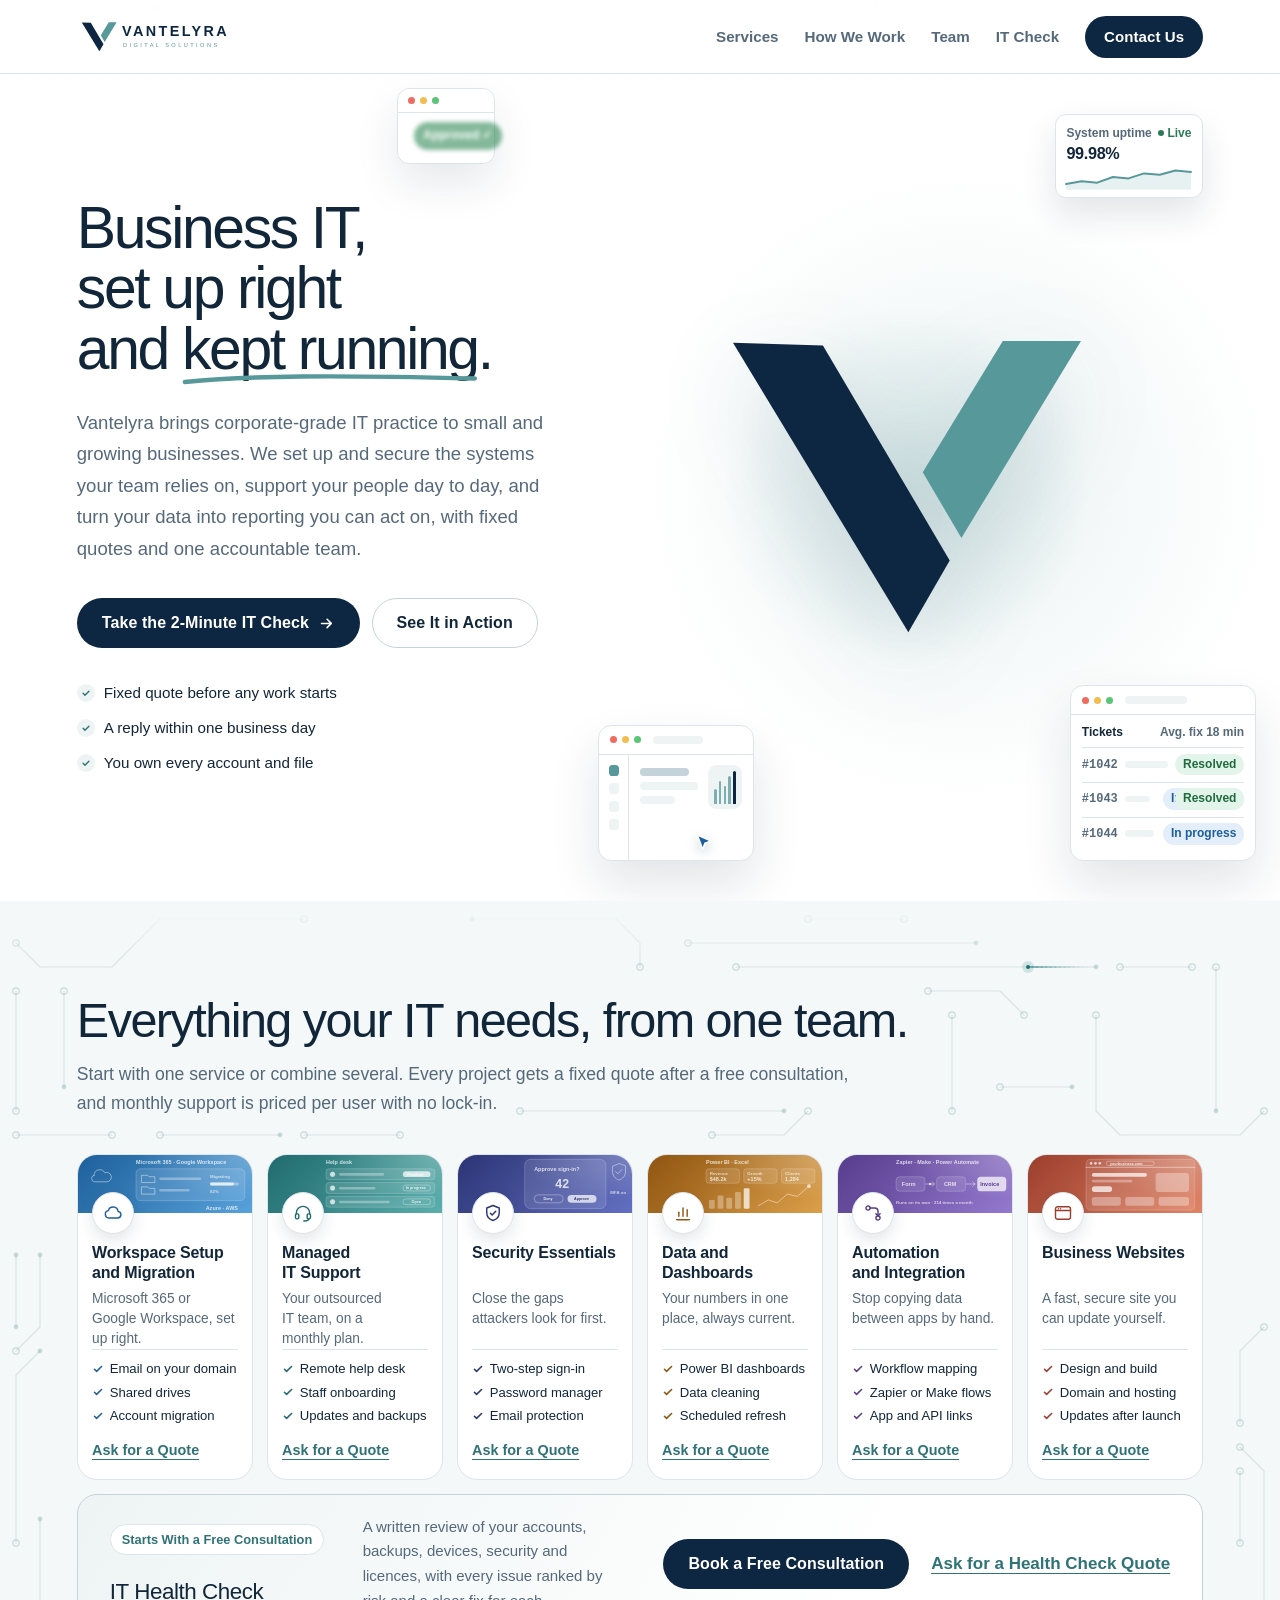
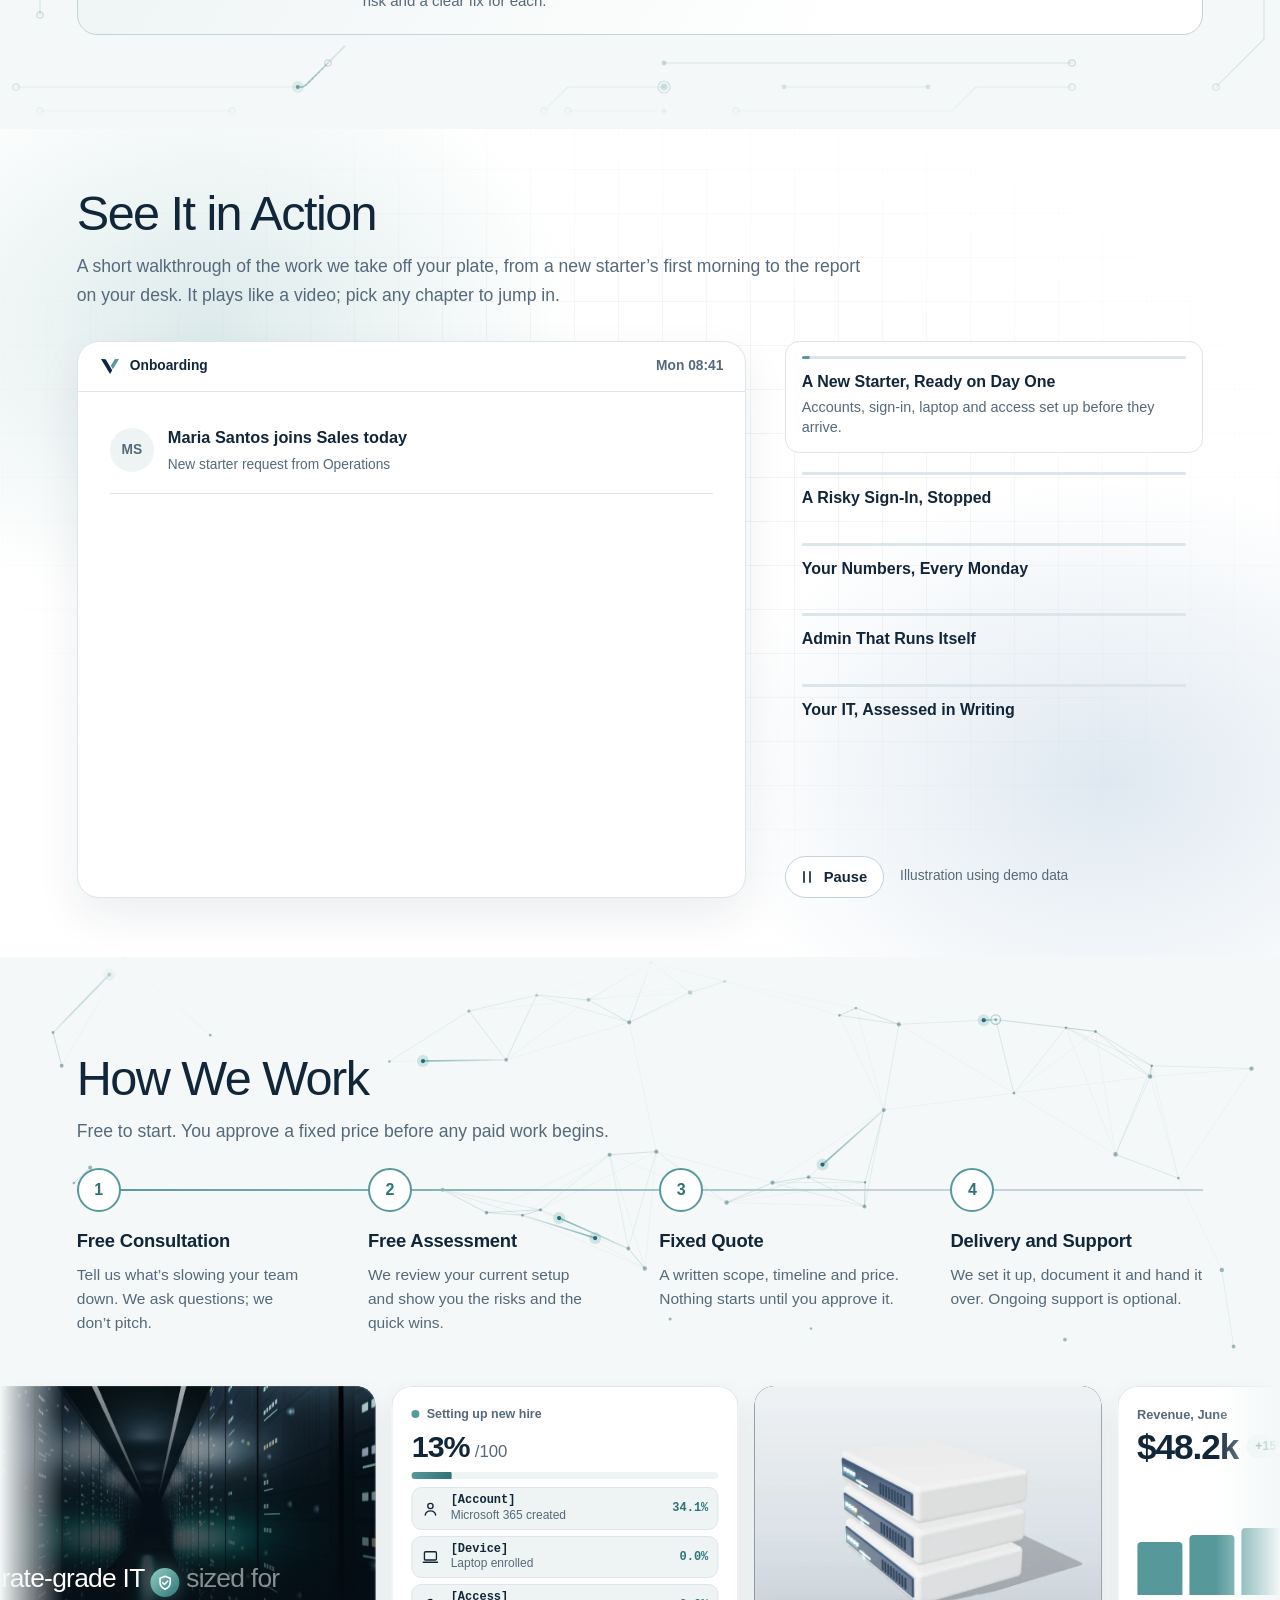
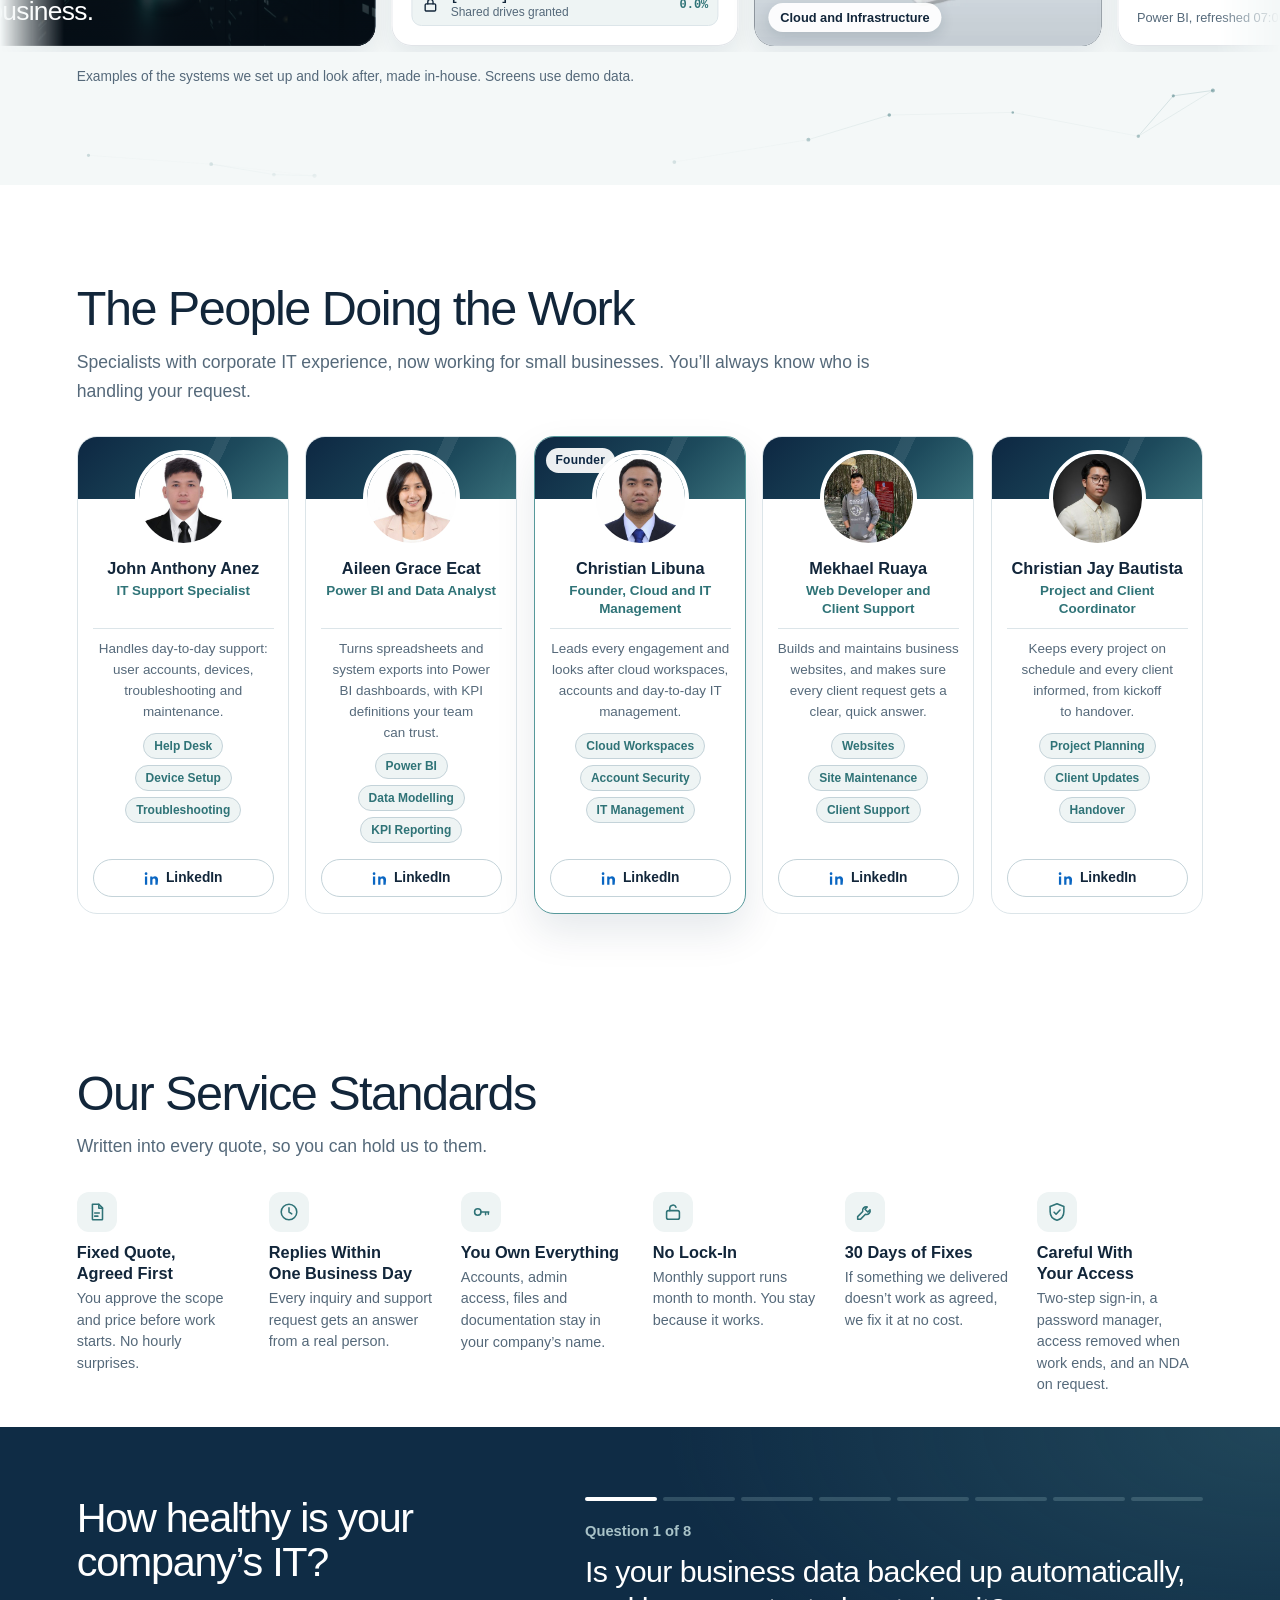
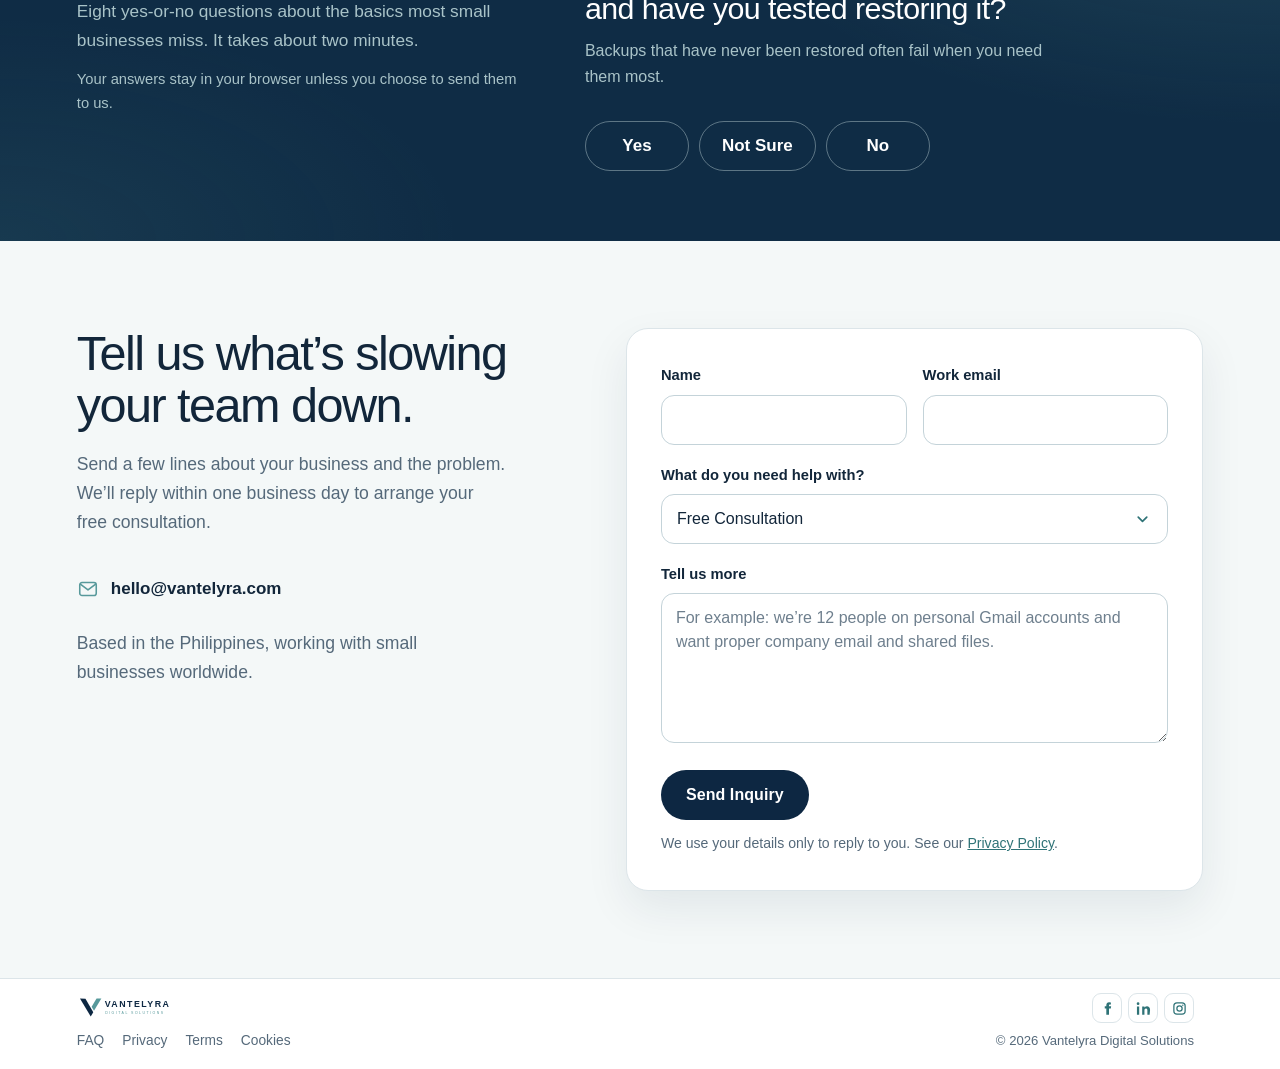
==== commit 0e4af8fa: "new version" ====
--- a/index.html
+++ b/index.html
@@ -3,389 +3,875 @@
 <head>
   <meta charset="utf-8" />
   <meta name="viewport" content="width=device-width, initial-scale=1" />
-  <meta name="description" content="Vantelyra Digital Solutions — Cloud, Data & Digital Operations." />
-  <meta name="theme-color" content="#0d2742" />
-  <title>Vantelyra Digital Solutions</title>
+  <title>Vantelyra Digital Solutions | Business IT, set up right and kept running</title>
+  <meta name="description" content="Vantelyra sets up, secures and supports the IT your business runs on: Microsoft 365 and Google Workspace, managed IT support, security, Power BI dashboards, automation and business websites. Fixed quotes, no lock-in." />
+  <link rel="canonical" href="https://vantelyra.com/" />
+  <meta name="theme-color" content="#ffffff" />
+  <meta property="og:type" content="website" />
+  <meta property="og:site_name" content="Vantelyra Digital Solutions" />
+  <meta property="og:title" content="Vantelyra | Business IT, set up right and kept running" />
+  <meta property="og:description" content="Remote IT support, security, cloud workspaces, data dashboards and automation for growing businesses. Fixed quotes, no lock-in." />
+  <meta property="og:url" content="https://vantelyra.com/" />
+  <meta property="og:image" content="https://vantelyra.com/assets/og.png?v=2" />
+  <meta property="og:image:width" content="1200" />
+  <meta property="og:image:height" content="630" />
+  <meta property="og:image:alt" content="Vantelyra Digital Solutions: Business IT, set up right and kept running." />
+  <meta name="twitter:card" content="summary_large_image" />
+  <meta name="twitter:title" content="Vantelyra | Business IT, set up right and kept running" />
+  <meta name="twitter:description" content="Remote IT support, security, cloud workspaces, data dashboards and automation for growing businesses." />
+  <meta name="twitter:image" content="https://vantelyra.com/assets/og.png?v=2" />
   <link rel="icon" href="assets/favicon.svg" type="image/svg+xml" />
-  <link rel="stylesheet" href="styles.css" />
+  <link rel="apple-touch-icon" href="assets/apple-touch-icon.png" />
+  <script src="theme-init.js?v=66"></script>
+  <link rel="stylesheet" href="site.css?v=97" />
+  <script type="application/ld+json">
+  {
+    "@context": "https://schema.org",
+    "@type": "ProfessionalService",
+    "name": "Vantelyra Digital Solutions",
+    "url": "https://vantelyra.com/",
+    "logo": "https://vantelyra.com/assets/logo-mark.svg",
+    "image": "https://vantelyra.com/assets/og.png",
+    "email": "hello@vantelyra.com",
+    "description": "IT services for growing businesses: cloud workspace setup and migration, managed IT support, security essentials, Power BI dashboards, automation and business websites.",
+    "areaServed": "Worldwide",
+    "sameAs": [
+      "https://www.facebook.com/Vantelyra",
+      "https://www.linkedin.com/company/vantelyra",
+      "https://www.instagram.com/vantelyra/"
+    ]
+  }
+  </script>
+  <script src="https://challenges.cloudflare.com/turnstile/v0/api.js?render=explicit" defer></script>
 </head>
 <body>
+  <canvas class="page-rain" aria-hidden="true"></canvas>
   <a class="skip-link" href="#main">Skip to content</a>
 
-  <header class="site-header" id="top">
-    <div class="container nav-wrap">
-      <a class="brand" href="#top" aria-label="Vantelyra Digital Solutions home">
-        <img src="assets/logo-horizontal.svg" alt="Vantelyra Digital Solutions" />
+  <header class="site-header">
+    <div class="wrap header-bar">
+      <a class="brand" href="#top" aria-label="Vantelyra Digital Solutions, back to top">
+        <img class="brand-light" src="assets/logo-horizontal.svg" alt="" width="228" height="45" />
+        <img class="brand-dark" src="assets/logo-horizontal-dark.svg" alt="" width="228" height="45" />
       </a>
 
-      <button class="menu-toggle" aria-expanded="false" aria-controls="nav">
-        <span></span><span></span><span></span>
-        <span class="sr-only">Open menu</span>
-      </button>
-
-      <nav id="nav" class="nav" aria-label="Main navigation">
+      <nav id="nav" class="nav" aria-label="Main">
         <a href="#services">Services</a>
-        <a href="#why-us">Why Vantelyra</a>
-        <a href="#work">Capabilities</a>
-        <a href="#process">Process</a>
-        <a href="#about">About</a>
-        <a class="btn btn-small btn-outline" href="#contact">Contact</a>
+        <a href="#process">How We Work</a>
+        <a href="#team">Team</a>
+        <a href="#it-check">IT Check</a>
+        <button class="nav-theme" type="button" data-theme-toggle aria-label="Switch to dark mode" aria-pressed="false">
+          <svg class="icon-moon" viewBox="0 0 24 24" aria-hidden="true"><path d="M20.5 13.1A8.6 8.6 0 0 1 10.9 3.5 8.6 8.6 0 1 0 20.5 13.1Z" /></svg>
+          <svg class="icon-sun" viewBox="0 0 24 24" aria-hidden="true"><circle cx="12" cy="12" r="4" /><path d="M12 2v2m0 16v2M2 12h2m16 0h2M5 5l1.5 1.5m11 11L19 19M5 19l1.5-1.5m11-11L19 5" /></svg>
+          <span class="when-light">Dark Mode</span><span class="when-dark">Light Mode</span>
+        </button>
+        <a class="btn btn-primary btn-small nav-cta" href="#contact">Contact Us</a>
       </nav>
+
+      <div class="header-tools">
+        <button class="icon-btn menu-toggle" type="button" aria-expanded="false" aria-controls="nav" aria-label="Open menu">
+          <span></span><span></span><span></span>
+        </button>
+      </div>
     </div>
   </header>
 
   <main id="main">
-    <section class="hero">
-      <div class="container hero-grid">
-        <div class="hero-copy reveal">
-          <div class="eyebrow">DIGITAL CONSULTING & BUSINESS TRANSFORMATION</div>
-          <h1>We help your business <span>operate smarter.</span></h1>
+    <!-- HERO -->
+    <section class="hero" id="top">
+      <!-- Soft glow on the right of the opening screen. -->
+      <div class="hero-glow" aria-hidden="true"></div>
+      <div class="wrap hero-grid">
+        <div class="hero-copy">
+          <h1>Business IT, set up right and <span class="hl">kept running<svg class="hl-line" viewBox="0 0 300 24" preserveAspectRatio="none" aria-hidden="true" focusable="false"><path d="M3 17 C 70 6, 150 5, 297 11" pathLength="1" /></svg></span>.</h1>
           <p class="hero-lead">
-            Vantelyra Digital Solutions brings together cloud infrastructure, data analytics,
-            automation, digital marketing, and business operations — helping your business
-            move faster with clearer ownership and fewer handoffs.
+            Vantelyra brings corporate-grade IT practice to small and growing businesses. We set up and secure the systems your team relies on, support your people day to day, and turn your data into reporting you can act on, with fixed quotes and one accountable team.
           </p>
-
           <div class="hero-actions">
-            <a class="btn btn-primary" href="#contact">Start a Conversation</a>
-            <a class="btn btn-secondary" href="#services">Explore Services</a>
-          </div>
-
-          <div class="trust-row" aria-label="Core capabilities">
-            <span>Cloud Infrastructure</span>
-            <span>Data & Analytics</span>
-            <span>Digital Marketing</span>
-            <span>Business Operations</span>
-            <span>Automation & Workflow</span>
-          </div>
-        </div>
-
-        <div class="hero-visual reveal delay-1" aria-hidden="true">
-          <div class="hero-v5-floating">
-            <img src="assets/logo-mark.svg" alt="" />
-          </div>
-        </div>
-      </div>
+            <a class="btn btn-primary btn-go" href="#it-check">Take the 2-Minute IT Check<svg class="btn-arrow" viewBox="0 0 24 24" aria-hidden="true" focusable="false"><path d="M5 12h13M13 6l6 6-6 6" /></svg></a>
+            <a class="btn btn-secondary" href="#walkthrough">See It in Action</a>
+          </div>
+          <ul class="hero-promises" aria-label="What every client gets">
+            <li>Fixed quote before any work starts</li>
+            <li>A reply within one business day</li>
+            <li>You own every account and file</li>
+          </ul>
+        </div>
+
+        <div class="hero-visual">
+          <!-- Decorative scene around the V. Nothing here sits on the V itself:
+               the rings are behind it and the cards float in the free space around it. -->
+          <div class="hero-story" aria-hidden="true">
+            <div class="hs-backdrop"><div class="hs-halo"></div></div>
+
+            <div class="hs-float hs-task" data-roam="top">
+              <div class="hs-window2">
+                <span class="hs-bar"><i></i><i></i><i></i></span>
+                <span class="w2-body">
+                  <i class="w2-wide"></i>
+                  <i class="w2-tall"></i>
+                  <span class="w2-done">Approved<em>✓</em></span>
+                  <i class="w2-sq"></i>
+                </span>
+              </div>
+              <span class="hs-tag">
+                <span class="hs-tag-pills"><b>Consult</b><b>Assess</b><b>Quote</b><b>Deliver</b></span>
+                <svg class="hs-tag-cursor" viewBox="0 0 24 24"><path d="M5 3.5 19.5 10l-6.3 2.3-2.4 6.6Z" /></svg>
+              </span>
+            </div>
+
+            <div class="hs-float hs-kpi">
+              <span class="hs-kpi-top"><small>System uptime</small><em>Live</em></span>
+              <b>99.98%</b>
+              <svg class="hs-spark" viewBox="0 0 120 32" preserveAspectRatio="none"><path class="hs-spark-fill" d="M0 24 L15 20 L30 22 L45 14 L60 16 L75 9 L90 11 L105 5 L120 7 L120 32 L0 32 Z" /><path class="hs-spark-line" d="M0 24 L15 20 L30 22 L45 14 L60 16 L75 9 L90 11 L105 5 L120 7" /></svg>
+            </div>
+
+            <div class="hs-float hs-app">
+              <span class="hs-bar"><i></i><i></i><i></i><span class="hs-url"></span></span>
+              <span class="hs-app-body">
+                <span class="hs-side"><i class="on"></i><i></i><i></i><i></i></span>
+                <span class="hs-app-main">
+                  <span class="hs-lines"><i></i><i></i><i></i></span>
+                  <span class="hs-chart"><i style="--h:45%"></i><i style="--h:70%"></i><i style="--h:55%"></i><i style="--h:85%"></i><i style="--h:100%"></i></span>
+                  <span class="hs-pills">
+                    <b style="--c:#1d5f9a">Migrate<em>✓</em></b>
+                    <b style="--c:#2b3474">Secure<em>✓</em></b>
+                    <b style="--c:#1f6a6e">Support<em>✓</em></b>
+                    <b style="--c:#8f5410">Report<em>✓</em></b>
+                    <b style="--c:#573b8c">Automate<em>✓</em></b>
+                    <svg class="hs-cursor" viewBox="0 0 24 24"><path d="M5 3.5 19.5 10l-6.3 2.3-2.4 6.6Z" /></svg>
+                  </span>
+                </span>
+              </span>
+            </div>
+
+            <!-- A short chat that plays out around the V: a client asks (left), Vantelyra
+                 types and replies (right), the client reacts and says thanks. -->
+            <div class="hs-msg hs-m1 from-client">
+              <span class="hs-av">MS</span>
+              <span class="hs-msg-body"><small>Maria · Sales</small><span class="hs-bubble">New hire starts Monday. Can you set her up?</span></span>
+            </div>
+            <div class="hs-msg hs-typing from-us">
+              <span class="hs-av hs-av-v"><svg viewBox="0 0 427 364"><path d="M20 22 L215 344 L261 264 L120 25 Z" /><path class="v2" d="M407 20 L320 20 L231 166 L274 239 Z" /></svg></span>
+              <span class="hs-bubble"><i></i><i></i><i></i></span>
+            </div>
+            <div class="hs-msg hs-m2 from-us">
+              <span class="hs-av hs-av-v"><svg viewBox="0 0 427 364"><path d="M20 22 L215 344 L261 264 L120 25 Z" /><path class="v2" d="M407 20 L320 20 L231 166 L274 239 Z" /></svg></span>
+              <span class="hs-msg-body">
+                <small>Vantelyra Support</small>
+                <span class="hs-bubble">All set ✓ Laptop, email and shared drives are ready.<span class="hs-heart"><svg viewBox="0 0 24 24"><path d="M12 20.5s-7.5-4.6-7.5-10.2A4.3 4.3 0 0 1 12 7.6a4.3 4.3 0 0 1 7.5 2.7c0 5.6-7.5 10.2-7.5 10.2Z" /></svg></span></span>
+                <em class="hs-seen">Seen</em>
+              </span>
+            </div>
+            <div class="hs-msg hs-m3 from-client">
+              <span class="hs-av">MS</span>
+              <span class="hs-msg-body"><span class="hs-bubble">That was quick. Thank you!</span></span>
+            </div>
+
+            <!-- A second client message for the left side of the page. It only shows
+                 when script.js finds free space for it around the headline. -->
+            <div class="hs-msg hs-m4 from-client" data-roam="bottom" data-roam-only>
+              <span class="hs-av hs-av-2">JT</span>
+              <span class="hs-msg-body"><small>James · Finance</small><span class="hs-bubble">Can we add two laptops for next week?</span></span>
+            </div>
+
+            <!-- Help desk window, in the same style as the app window -->
+            <div class="hs-float hs-desk">
+              <span class="hs-bar"><i></i><i></i><i></i><span class="hs-url"></span></span>
+              <span class="hs-desk-head"><b>Tickets</b><small>Avg. fix 18 min</small></span>
+              <span class="hs-desk-rows">
+                <span class="hs-row"><code>#1042</code><i></i><span class="hs-st"><b class="st-done">Resolved</b></span></span>
+                <span class="hs-row"><code>#1043</code><i></i><span class="hs-st hs-st-a"><b class="st-prog">In progress</b><b class="st-done">Resolved</b></span></span>
+                <span class="hs-row"><code>#1044</code><i></i><span class="hs-st hs-st-b"><b class="st-open">Open</b><b class="st-prog">In progress</b></span></span>
+              </span>
+            </div>
+          </div>
+          <button class="hero-mark" id="heroThemeToggle" type="button" data-theme-toggle aria-label="Switch to dark mode" aria-pressed="false">
+            <svg class="theme-v-mark" viewBox="0 0 427 364" aria-hidden="true">
+              <path class="v-primary" d="M20 22 L215 344 L261 264 L120 25 Z" />
+              <path class="v-accent" d="M407 20 L320 20 L231 166 L274 239 Z" />
+            </svg>
+          </button>
+        </div>
+      </div>
+
     </section>
 
-    <section class="section section-soft" id="services">
-      <div class="container">
-        <div class="section-heading reveal">
-          <div class="eyebrow">What we do</div>
-          <h2>Five capabilities. One coordinated digital partner.</h2>
-          <p>
-            Engage one capability for a focused requirement or combine several when a project
-            spans technology, data, automation, marketing, and day-to-day operations.
-          </p>
-        </div>
-
-        <div class="service-grid service-grid-five">
-          <article class="service-card reveal">
-            <div class="icon-badge"><img src="assets/about-platform-abstract.svg" alt="" /></div>
-            <h3>Cloud & Infrastructure</h3>
-            <p>Reliable technical support for cloud, virtual workspace, and infrastructure operations.</p>
-            <ul>
-              <li>Cloud setup & support</li>
-              <li>Virtual workspace support</li>
-              <li>Monitoring & troubleshooting</li>
-              <li>Infrastructure optimization</li>
-              <li>Technical project support</li>
+    <!-- SERVICES -->
+    <section class="section section-wash" id="services" aria-labelledby="services-heading" data-fx="circuit">
+      <div class="wrap">
+        <div class="section-head">
+          <h2 id="services-heading">Everything your IT needs, from one team.</h2>
+          <p>Start with one service or combine several. Every project gets a fixed quote after a free consultation, and monthly support is priced per user with no lock-in.</p>
+        </div>
+
+        <div class="service-grid">
+          <article class="service" data-tone="workspace">
+            <div class="service-banner" aria-hidden="true"><svg class="service-ghost" viewBox="0 0 240 84" preserveAspectRatio="xMidYMid slice"><path class="g-l" d="M22 30a8 8 0 0 1 15-3.5A6.5 6.5 0 1 1 39 39H23a4.6 4.6 0 0 1-1-9Z"/><text x="80" y="15">Microsoft 365 · Google Workspace</text><rect class="g-f" x="80" y="21" width="150" height="44" rx="6"/><path class="g-l" d="M88 30h8l2 2h8v8H88Z"/><rect class="g-b" x="112" y="33" width="58" height="3.5" rx="1.75"/><path class="g-l" d="M88 46h8l2 2h8v8H88Z"/><rect class="g-b" x="112" y="49" width="42" height="3.5" rx="1.75"/><text class="g-sm" x="182" y="34">Migrating</text><rect class="g-b" x="182" y="40" width="40" height="4" rx="2"/><rect class="g-s" x="182" y="40" width="33" height="4" rx="2"/><text class="g-sm" x="182" y="54">82%</text><text x="176" y="78">Azure · AWS</text></svg><svg class="service-icon" viewBox="0 0 24 24"><path d="M7 18h10.5a4 4 0 0 0 .6-7.95A6 6 0 0 0 6.4 9.1 4.5 4.5 0 0 0 7 18Z" /></svg></div>
+            <div class="service-body">
+              <h3>Workspace Setup and Migration</h3>
+              <p>Microsoft 365 or Google Workspace, set up right.</p>
+              <ul><li>Email on your domain</li><li>Shared drives</li><li>Account migration</li></ul>
+              <a class="text-link" href="#contact" data-quote="workspace">Ask for a Quote</a>
+            </div>
+          </article>
+
+          <article class="service" data-tone="managed">
+            <div class="service-banner" aria-hidden="true"><svg class="service-ghost" viewBox="0 0 240 84" preserveAspectRatio="xMidYMid slice"><text x="80" y="15">Help desk</text><g><rect class="g-f" x="80" y="21" width="150" height="15" rx="4"/><circle class="g-s" cx="89" cy="28.5" r="3.5"/><rect class="g-b" x="98" y="27" width="62" height="3.5" rx="1.75"/><rect class="g-s" x="186" y="24.5" width="38" height="8" rx="4"/><text class="g-pill" x="192" y="30.5">Resolved</text></g><g><rect class="g-f" x="80" y="40" width="150" height="15" rx="4"/><circle class="g-s" cx="89" cy="47.5" r="3.5"/><rect class="g-b" x="98" y="46" width="50" height="3.5" rx="1.75"/><rect class="g-o" x="186" y="43.5" width="38" height="8" rx="4"/><text class="g-pill" x="190" y="49.5">In progress</text></g><g><rect class="g-f" x="80" y="59" width="150" height="15" rx="4"/><circle class="g-s" cx="89" cy="66.5" r="3.5"/><rect class="g-b" x="98" y="65" width="70" height="3.5" rx="1.75"/><rect class="g-o" x="186" y="62.5" width="38" height="8" rx="4"/><text class="g-pill" x="198" y="68.5">Open</text></g></svg><svg class="service-icon" viewBox="0 0 24 24"><path d="M4 13v-1a8 8 0 0 1 16 0v1" /><rect x="3" y="13" width="4" height="6" rx="1.5" /><rect x="17" y="13" width="4" height="6" rx="1.5" /><path d="M19 19c0 1.5-1.5 2.5-4 2.5h-2" /></svg></div>
+            <div class="service-body">
+              <h3>Managed IT Support</h3>
+              <p>Your outsourced IT team, on a monthly plan.</p>
+              <ul><li>Remote help desk</li><li>Staff onboarding</li><li>Updates and backups</li></ul>
+              <a class="text-link" href="#contact" data-quote="managed">Ask for a Quote</a>
+            </div>
+          </article>
+
+          <article class="service" data-tone="security">
+            <div class="service-banner" aria-hidden="true"><svg class="service-ghost" viewBox="0 0 240 84" preserveAspectRatio="xMidYMid slice"><rect class="g-f" x="92" y="8" width="112" height="68" rx="8"/><text x="105" y="24">Approve sign-in?</text><text class="g-big" x="134" y="48">42</text><rect class="g-o" x="105" y="57" width="40" height="11" rx="5.5"/><text class="g-pill" x="118" y="64.5">Deny</text><rect class="g-s" x="151" y="57" width="40" height="11" rx="5.5"/><text class="g-pill g-dark" x="160" y="64.5">Approve</text><path class="g-l" d="M222 14l-9 3.5v7c0 6 4 10.5 9 12 5-1.5 9-6 9-12v-7Z"/><path class="g-l" d="m217.5 25 3 3 5.5-6"/><text class="g-sm" x="210" y="56">MFA on</text></svg><svg class="service-icon" viewBox="0 0 24 24"><path d="M12 3 4.5 6v5.5c0 4.6 3.1 8.3 7.5 9.5 4.4-1.2 7.5-4.9 7.5-9.5V6L12 3Z" /><path d="m8.8 12.2 2.2 2.2 4.3-4.6" /></svg></div>
+            <div class="service-body">
+              <h3>Security Essentials</h3>
+              <p>Close the gaps attackers look for first.</p>
+              <ul><li>Two-step sign-in</li><li>Password manager</li><li>Email protection</li></ul>
+              <a class="text-link" href="#contact" data-quote="security">Ask for a Quote</a>
+            </div>
+          </article>
+
+          <article class="service" data-tone="data">
+            <div class="service-banner" aria-hidden="true"><svg class="service-ghost" viewBox="0 0 240 84" preserveAspectRatio="xMidYMid slice"><text x="80" y="15">Power BI · Excel</text><rect class="g-f" x="80" y="21" width="46" height="20" rx="4"/><text class="g-sm" x="85" y="30">Revenue</text><text x="85" y="38">$48.2k</text><rect class="g-f" x="132" y="21" width="46" height="20" rx="4"/><text class="g-sm" x="137" y="30">Growth</text><text x="137" y="38">+15%</text><rect class="g-f" x="184" y="21" width="46" height="20" rx="4"/><text class="g-sm" x="189" y="30">Clients</text><text x="189" y="38">1,284</text><rect class="g-b" x="84" y="64" width="8" height="12" rx="1.5"/><rect class="g-b" x="96" y="58" width="8" height="18" rx="1.5"/><rect class="g-b" x="108" y="61" width="8" height="15" rx="1.5"/><rect class="g-b" x="120" y="53" width="8" height="23" rx="1.5"/><rect class="g-s" x="132" y="48" width="8" height="28" rx="1.5"/><path class="g-l" d="M152 72l14-8 12 4 14-12 14 3 16-14"/><circle class="g-s" cx="222" cy="45" r="2.5"/></svg><svg class="service-icon" viewBox="0 0 24 24"><path d="M4 20h16" /><path d="M7 16v-5" /><path d="M12 16V6" /><path d="M17 16v-8" /></svg></div>
+            <div class="service-body">
+              <h3>Data and Dashboards</h3>
+              <p>Your numbers in one place, always current.</p>
+              <ul><li>Power BI dashboards</li><li>Data cleaning</li><li>Scheduled refresh</li></ul>
+              <a class="text-link" href="#contact" data-quote="data">Ask for a Quote</a>
+            </div>
+          </article>
+
+          <article class="service" data-tone="automation">
+            <div class="service-banner" aria-hidden="true"><svg class="service-ghost" viewBox="0 0 240 84" preserveAspectRatio="xMidYMid slice"><text x="80" y="15">Zapier · Make · Power Automate</text><rect class="g-f" x="80" y="32" width="40" height="20" rx="5"/><text x="88" y="45">Form</text><rect class="g-f" x="136" y="32" width="40" height="20" rx="5"/><text x="146" y="45">CRM</text><rect class="g-s" x="192" y="32" width="40" height="20" rx="5"/><text class="g-dark" x="196" y="45">Invoice</text><path class="g-l" d="M121 42h12m-3-3 3 3-3 3M177 42h12m-3-3 3 3-3 3"/><circle class="g-s" cx="127" cy="42" r="1.8"/><text class="g-sm" x="80" y="70">Runs on its own · 214 times a month</text></svg><svg class="service-icon" viewBox="0 0 24 24"><circle cx="6" cy="6" r="2.5" /><circle cx="18" cy="18" r="2.5" /><path d="M8.5 6H14a4 4 0 0 1 4 4v5.5" /><path d="m15.5 13 2.5 2.5 2.5-2.5" /></svg></div>
+            <div class="service-body">
+              <h3>Automation and Integration</h3>
+              <p>Stop copying data between apps by hand.</p>
+              <ul><li>Workflow mapping</li><li>Zapier or Make flows</li><li>App and API links</li></ul>
+              <a class="text-link" href="#contact" data-quote="automation">Ask for a Quote</a>
+            </div>
+          </article>
+
+          <article class="service" data-tone="website">
+            <div class="service-banner" aria-hidden="true"><svg class="service-ghost" viewBox="0 0 240 84" preserveAspectRatio="xMidYMid slice"><rect class="g-f" x="80" y="8" width="150" height="70" rx="6"/><path class="g-l" d="M80 19h150"/><circle class="g-s" cx="87" cy="13.5" r="1.8"/><circle class="g-s" cx="93" cy="13.5" r="1.8"/><circle class="g-s" cx="99" cy="13.5" r="1.8"/><rect class="g-o" x="108" y="10.5" width="66" height="6" rx="3"/><text class="g-pill" x="113" y="15.2">yourbusiness.com</text><rect class="g-s" x="88" y="27" width="76" height="5" rx="2.5"/><rect class="g-b" x="88" y="36" width="56" height="4" rx="2"/><rect class="g-s" x="88" y="45" width="28" height="8" rx="4"/><rect class="g-b" x="176" y="27" width="46" height="26" rx="4"/><rect class="g-b" x="88" y="60" width="40" height="12" rx="3"/><rect class="g-b" x="134" y="60" width="40" height="12" rx="3"/><rect class="g-b" x="180" y="60" width="42" height="12" rx="3"/></svg><svg class="service-icon" viewBox="0 0 24 24"><rect x="3" y="4.5" width="18" height="15" rx="2.5" /><path d="M3 9h18" /><path d="M6.5 6.8h.01M9 6.8h.01" /></svg></div>
+            <div class="service-body">
+              <h3>Business Websites</h3>
+              <p>A fast, secure site you can update yourself.</p>
+              <ul><li>Design and build</li><li>Domain and hosting</li><li>Updates after launch</li></ul>
+              <a class="text-link" href="#contact" data-quote="website">Ask for a Quote</a>
+            </div>
+          </article>
+        </div>
+
+        <article class="featured-service" aria-labelledby="svc-health">
+          <div class="featured-copy">
+            <p class="badge">Starts With a Free Consultation</p>
+            <h3 id="svc-health">IT Health Check</h3>
+            <p class="featured-lead">A written review of your accounts, backups, devices, security and licences, with every issue ranked by risk and a clear fix for each.</p>
+          </div>
+          <div class="featured-actions">
+            <a class="btn btn-primary" href="#contact" data-quote="consult">Book a Free Consultation</a>
+            <a class="text-link" href="#contact" data-quote="health">Ask for a Health Check Quote</a>
+          </div>
+        </article>
+      </div>
+    </section>
+
+    <!-- WALKTHROUGH (interactive, video-style) -->
+    <section class="section" id="walkthrough" aria-labelledby="walkthrough-heading">
+      <div class="wrap">
+        <div class="section-head">
+          <h2 id="walkthrough-heading">See It in Action</h2>
+          <p>A short walkthrough of the work we take off your plate, from a new starter’s first morning to the report on your desk. It plays like a video; pick any chapter to jump in.</p>
+        </div>
+
+        <div class="player" data-player>
+          <div class="player-stage" aria-hidden="true">
+            <div class="screen-bar">
+              <span class="screen-title"><svg viewBox="0 0 427 364"><path d="M20 22 L215 344 L261 264 L120 25 Z" /><path class="accent" d="M407 20 L320 20 L231 166 L274 239 Z" /></svg><span data-screen-title>Onboarding</span></span>
+              <span class="screen-clock" data-clock>Mon 08:41</span>
+            </div>
+
+            <!-- 1. New starter -->
+            <div class="scene" data-scene data-title="Onboarding" data-clock-text="Mon 08:41">
+              <div class="sc-head" data-at="0">
+                <span class="sc-avatar">MS</span>
+                <div><strong>Maria Santos joins Sales today</strong><span>New starter request from Operations</span></div>
+              </div>
+              <ul class="sc-checklist">
+                <li data-at="700"><i></i><span>Company email account created</span><em>Microsoft 365</em></li>
+                <li data-at="1500"><i></i><span>Two-step sign-in enrolled</span><em>Authenticator</em></li>
+                <li data-at="2300"><i></i><span>Laptop set up and encrypted</span><em>Ready to ship</em></li>
+                <li data-at="3100"><i></i><span>Access to Sales shared drive</span><em>Least privilege</em></li>
+                <li data-at="3900"><i></i><span>Welcome guide sent</span><em>Email</em></li>
+              </ul>
+              <div class="sc-toast good" data-at="4800"><b>Ready for day one</b><span>Everything set up before 09:00</span></div>
+            </div>
+
+            <!-- 2. Security -->
+            <div class="scene" data-scene data-title="Security" data-clock-text="Tue 10:24">
+              <div class="sc-alert" data-at="0">
+                <span class="sc-alert-icon"></span>
+                <div><strong>Unusual sign-in attempt</strong><span>j.cruz@yourcompany.com, new device, new country</span></div>
+              </div>
+              <ol class="sc-timeline">
+                <li data-at="900"><b>10:24</b><span>Two-step sign-in challenge failed</span></li>
+                <li data-at="1800"><b>10:24</b><span>Sign-in blocked automatically</span></li>
+                <li data-at="2800"><b>10:31</b><span>Password reset and all sessions signed out</span></li>
+                <li data-at="3800"><b>10:36</b><span>Owner sent a plain-English summary</span></li>
+              </ol>
+              <div class="sc-toast good" data-at="4800"><b>Contained</b><span>No data accessed</span></div>
+            </div>
+
+            <!-- 3. Dashboard -->
+            <div class="scene" data-scene data-title="Weekly Dashboard" data-clock-text="Mon 07:00">
+              <div class="sc-kpis">
+                <div data-at="200"><span>Revenue, June</span><strong data-count="48.2" data-prefix="$" data-suffix="k" data-decimals="1">$0k</strong></div>
+                <div data-at="500"><span>Unpaid invoices</span><strong data-count="12.4" data-prefix="$" data-suffix="k" data-decimals="1">$0k</strong></div>
+                <div data-at="800"><span>Days to get paid</span><strong data-count="21">0</strong></div>
+              </div>
+              <div class="sc-chart">
+                <span class="sc-chart-title">Monthly revenue, $k</span>
+                <div class="sc-bars">
+                  <i data-at="1300" style="--v:62"></i><i data-at="1500" style="--v:68"></i><i data-at="1700" style="--v:74"></i>
+                  <i data-at="1900" style="--v:71"></i><i data-at="2100" style="--v:84"></i><i data-at="2300" style="--v:96" class="peak"></i>
+                </div>
+                <div class="sc-bar-labels"><span>Jan</span><span>Feb</span><span>Mar</span><span>Apr</span><span>May</span><span>Jun</span></div>
+                <span class="sc-tip" data-at="3200">June: $48.2k, up 15%</span>
+              </div>
+              <div class="sc-toast" data-at="4200"><b>Refreshed automatically</b><span>Every Monday at 07:00</span></div>
+            </div>
+
+            <!-- 4. Automation -->
+            <div class="scene" data-scene data-title="Automation" data-clock-text="Wed 14:05">
+              <div class="sc-flow">
+                <div class="sc-node" data-at="300"><b>Website form</b><span>New inquiry</span></div>
+                <div class="sc-link" data-at="900"></div>
+                <div class="sc-node" data-at="1300"><b>CRM</b><span>Contact created</span></div>
+                <div class="sc-link" data-at="1900"></div>
+                <div class="sc-node" data-at="2300"><b>Team chat</b><span>Sales notified</span></div>
+                <div class="sc-link" data-at="2900"></div>
+                <div class="sc-node" data-at="3300"><b>Task list</b><span>Follow-up due tomorrow</span></div>
+              </div>
+              <div class="sc-stats">
+                <div data-at="3900"><span>Leads handled automatically this week</span><strong data-count="23">0</strong></div>
+                <div data-at="4300"><span>Manual copy-and-paste steps</span><strong>0</strong></div>
+              </div>
+              <p class="sc-log-title" data-at="4700">Recent runs</p>
+              <ol class="sc-timeline sc-log">
+                <li data-at="4900"><b>13:52</b><span>Harbor Dental inquiry routed to Sales</span></li>
+                <li data-at="5200"><b>11:20</b><span>Northwind Cafe inquiry routed to Sales</span></li>
+                <li data-at="5500"><b>09:07</b><span>Blue Fern Studio inquiry routed to Support</span></li>
+              </ol>
+            </div>
+
+            <!-- 5. Health Check report -->
+            <div class="scene" data-scene data-title="IT Health Check" data-clock-text="Fri 16:30">
+              <div class="sc-report-head" data-at="0"><strong>IT Health Check report</strong><span>Example Co., 12 staff</span></div>
+              <ul class="sc-report">
+                <li data-at="600"><span>Backups</span><b class="status risk">At risk</b></li>
+                <li data-at="1100"><span>Email protection</span><b class="status risk">At risk</b></li>
+                <li data-at="1600"><span>Two-step sign-in</span><b class="status warn">7 of 12</b></li>
+                <li data-at="2100"><span>Offboarding</span><b class="status warn">Partial</b></li>
+                <li data-at="2600"><span>Devices and updates</span><b class="status good">Good</b></li>
+              </ul>
+              <div class="sc-priority" data-at="3400"><b>First fix</b><span>Test a full restore of the shared drive.</span></div>
+              <div class="sc-toast" data-at="4500"><b>Fixed quote attached</b><span>Approve it and we start</span></div>
+            </div>
+          </div>
+
+          <div class="player-side">
+            <ol class="chapters" aria-label="Walkthrough chapters">
+              <li><button type="button" class="chapter" data-chapter><span class="chapter-bar"><i></i></span><strong>A New Starter, Ready on Day One</strong><span>Accounts, sign-in, laptop and access set up before they arrive.</span></button></li>
+              <li><button type="button" class="chapter" data-chapter><span class="chapter-bar"><i></i></span><strong>A Risky Sign-In, Stopped</strong><span>Two-step sign-in blocks the attempt; we lock it down and tell you what happened.</span></button></li>
+              <li><button type="button" class="chapter" data-chapter><span class="chapter-bar"><i></i></span><strong>Your Numbers, Every Monday</strong><span>A Power BI dashboard that refreshes itself.</span></button></li>
+              <li><button type="button" class="chapter" data-chapter><span class="chapter-bar"><i></i></span><strong>Admin That Runs Itself</strong><span>New inquiries flow to your CRM, chat and task list without copy and paste.</span></button></li>
+              <li><button type="button" class="chapter" data-chapter><span class="chapter-bar"><i></i></span><strong>Your IT, Assessed in Writing</strong><span>Every finding ranked by risk, with the first fix and a fixed quote.</span></button></li>
+            </ol>
+            <div class="player-controls">
+              <button type="button" class="player-toggle" data-play aria-label="Pause walkthrough">
+                <svg class="i-pause" viewBox="0 0 24 24" aria-hidden="true"><path d="M8 5v14M16 5v14" /></svg>
+                <svg class="i-play" viewBox="0 0 24 24" aria-hidden="true"><path d="M7 4.5v15l12-7.5Z" /></svg>
+                <span data-play-label>Pause</span>
+              </button>
+              <span class="player-note">Illustration using demo data</span>
+            </div>
+          </div>
+        </div>
+      </div>
+    </section>
+
+    <!-- HOW WE WORK (one page): the four steps, then a gallery of what we deliver. Every gallery visual is made in-house. -->
+    <section class="section section-wash work-page" id="process" aria-labelledby="process-heading" data-fx="network">
+      <div class="wrap">
+        <div class="section-head">
+          <h2 id="process-heading">How We Work</h2>
+          <p>Free to start. You approve a fixed price before any paid work begins.</p>
+        </div>
+        <ol class="steps steps-line">
+          <li>
+            <span class="step-no" aria-hidden="true">1</span>
+            <h3>Free Consultation</h3>
+            <p>Tell us what’s slowing your team down. We ask questions; we don’t pitch.</p>
+          </li>
+          <li>
+            <span class="step-no" aria-hidden="true">2</span>
+            <h3>Free Assessment</h3>
+            <p>We review your current setup and show you the risks and the quick wins.</p>
+          </li>
+          <li>
+            <span class="step-no" aria-hidden="true">3</span>
+            <h3>Fixed Quote</h3>
+            <p>A written scope, timeline and price. Nothing starts until you approve it.</p>
+          </li>
+          <li>
+            <span class="step-no" aria-hidden="true">4</span>
+            <h3>Delivery and Support</h3>
+            <p>We set it up, document it and hand it over. Ongoing support is optional.</p>
+          </li>
+        </ol>
+      </div>
+      <div class="inside-block" id="inside">
+        <div class="reel" data-reel>
+          <div class="reel-viewport" tabindex="0" role="region" aria-label="Gallery of our work areas">
+            <ul class="reel-track" data-reel-track>
+
+              <li class="tile dark statement photo wide">
+                <img class="tile-photo" src="assets/gallery/datacenter-aisle.webp" alt="" width="1120" height="630" loading="eager" decoding="async" />
+                <p><b>Corporate-grade IT</b> <span class="t-ico" aria-hidden="true"><svg viewBox="0 0 24 24"><path d="M12 3 5 6v5.5c0 4.2 3 7.9 7 9.5 4-1.6 7-5.3 7-9.5V6Z"/><path class="tick" d="m8.8 12.2 2.3 2.3 4.3-4.6"/></svg></span> <span class="dim">sized for</span> <b>your business.</b></p>
+              </li>
+
+              <li class="tile onboard" data-cycle="10000" data-final="9000">
+                <span class="sr-only">Example screen: a new hire’s account, laptop and access being set up, reaching 100% and ready for day one.</span>
+                <div class="tv" aria-hidden="true">
+                  <span class="ob-head swap" data-at="7000"><span><i class="dot busy"></i>Setting up new hire</span><span><i class="dot ok"></i>Ready for day one</span></span>
+                  <span class="ob-big"><b data-count data-to="100" data-suffix="%" data-start="0" data-dur="6800">0%</b><small>/100</small></span>
+                  <span class="ob-bar"><b data-bar data-ease data-start="0" data-dur="6800"></b></span>
+                  <span class="ob-rows">
+                    <span class="ob-row"><svg viewBox="0 0 24 24"><circle cx="12" cy="8" r="3.5"/><path d="M5 20c.8-3.6 3.6-5.5 7-5.5s6.2 1.9 7 5.5"/></svg><span><code>[Account]</code><small>Microsoft 365 created</small></span><em data-count data-to="100" data-decimals="1" data-suffix="%" data-start="0" data-dur="2400">0.0%</em></span>
+                    <span class="ob-row"><svg viewBox="0 0 24 24"><rect x="4" y="5" width="16" height="11" rx="1.5"/><path d="M2.5 19h19"/></svg><span><code>[Device]</code><small>Laptop enrolled</small></span><em data-count data-to="100" data-decimals="1" data-suffix="%" data-start="900" data-dur="4300">0.0%</em></span>
+                    <span class="ob-row"><svg viewBox="0 0 24 24"><rect x="5" y="10.5" width="14" height="9.5" rx="1.5"/><path d="M8.5 10.5V8a3.5 3.5 0 0 1 7 0v2.5"/></svg><span><code>[Access]</code><small>Shared drives granted</small></span><em data-count data-to="100" data-decimals="1" data-suffix="%" data-start="2200" data-dur="4600">0.0%</em></span>
+                  </span>
+                </div>
+              </li>
+
+              <li class="tile media render">
+                <img src="assets/gallery/server-stack.webp" alt="3D render of a stack of three servers with teal status lights" width="728" height="546" loading="eager" decoding="async" />
+                <span class="media-cap">Cloud and Infrastructure</span>
+              </li>
+
+              <li class="tile kpi">
+                <span class="sr-only">Example report: June revenue of $48.2k, up 15%.</span>
+                <div class="tv" aria-hidden="true">
+                  <span class="t-label">Revenue, June</span>
+                  <span class="kpi-row"><strong class="t-big">$48.2k</strong><span class="chip up">+15%</span></span>
+                  <span class="kpi-bars"><i style="--h:55%"></i><i style="--h:62%"></i><i style="--h:70%"></i><i style="--h:66%"></i><i style="--h:82%"></i><i style="--h:96%"></i></span>
+                  <span class="t-foot">Power BI, refreshed 07:00</span>
+                </div>
+              </li>
+
+              <li class="tile dark wire" data-cycle="12000" data-final="12000">
+                <span class="sr-only">Animated network map: an office connected to the cloud, with 24 devices monitored.</span>
+                <div class="tv" aria-hidden="true">
+                  <span class="wire-label">+ Network Map</span>
+                  <canvas class="wire-canvas" data-wire></canvas>
+                  <span class="wire-pill">24 devices</span>
+                </div>
+              </li>
+
+              <li class="tile silver report" data-cycle="10000" data-final="6000">
+                <span class="sr-only">Example monthly IT report for July: 99.9% uptime, 41 support tickets solved, every backup checked, and the share of tickets solved within an hour rising from 72% to 94% over six months.</span>
+                <div class="tv" aria-hidden="true">
+                  <span class="rp-head"><span class="rp-doc"><svg viewBox="0 0 24 24"><path d="M7 3h7l4 4v14H7Z"/><path d="M14 3v4h4M10 12h5M10 16h5"/></svg></span><span><b>Monthly IT Report</b><small>July, sent 1 August</small></span><span class="chip">PDF</span></span>
+                  <span class="rp-stats">
+                    <span><b data-count data-to="99.9" data-decimals="1" data-suffix="%" data-start="200" data-dur="1800">0.0%</b><small>Uptime</small></span>
+                    <span><b data-count data-to="41" data-start="400" data-dur="1800">0</b><small>Tickets</small></span>
+                    <span><b data-count data-to="100" data-suffix="%" data-start="600" data-dur="1800">0%</b><small>Backups</small></span>
+                  </span>
+                  <span class="rp-chart" data-bar data-ease data-start="1100" data-dur="2600">
+                    <span class="rp-cap"><span>Solved within 1 hour</span><b data-count data-from="72" data-to="94" data-suffix="%" data-start="1100" data-dur="2600">72%</b></span>
+                    <span class="rp-plot"><svg viewBox="0 0 240 60" preserveAspectRatio="none"><defs><linearGradient id="rpFill" x1="0" y1="0" x2="0" y2="1"><stop offset="0" stop-color="currentColor" stop-opacity=".26"/><stop offset="1" stop-color="currentColor" stop-opacity="0"/></linearGradient></defs><path class="rp-area" d="M0 42 L48 34 L96 37 L144 25 L192 17 L240 8 V60 H0Z" fill="url(#rpFill)"/><path class="rp-line" d="M0 42 L48 34 L96 37 L144 25 L192 17 L240 8"/></svg><i class="rp-dot" data-at="3700"></i></span>
+                  </span>
+                  <span class="rp-months"><span>Feb</span><span>Mar</span><span>Apr</span><span>May</span><span>Jun</span><span>Jul</span></span>
+                </div>
+              </li>
+
+              <li class="tile dark mail" data-cycle="11000" data-final="6500">
+                <span class="sr-only">Example email protection screen: 1,284 emails scanned today. A fake invoice attachment is blocked, a fake password-reset email is quarantined and a genuine sales report is delivered.</span>
+                <div class="tv" aria-hidden="true">
+                  <span class="t-label">Email protection</span>
+                  <span class="mail-top"><span><strong class="t-title"><b data-count data-to="1284" data-start="200" data-dur="2600">0</b> scanned today</strong><span class="t-sub">37 threats stopped this week</span></span><span class="mail-shield"><svg viewBox="0 0 24 24"><path d="M12 3 5 6v5.5c0 4.2 3 7.9 7 9.5 4-1.6 7-5.3 7-9.5V6Z"/><path d="m8.8 12.2 2.3 2.3 4.3-4.6"/></svg></span></span>
+                  <span class="mail-list">
+                    <span class="mail-row" data-at="900"><i class="mi bad">!</i><span><b>Invoice_overdue.zip</b><small>billing@pay-notice.biz</small></span><em class="tag block">Blocked</em></span>
+                    <span class="mail-row" data-at="2300"><i class="mi warn">?</i><span><b>Reset your password now</b><small>support@reset-portal.help</small></span><em class="tag hold">Quarantined</em></span>
+                    <span class="mail-row" data-at="3700"><i class="mi ok">✓</i><span><b>Weekly sales report</b><small>ana@yourbusiness.com</small></span><em class="tag ok">Delivered</em></span>
+                  </span>
+                </div>
+              </li>
+
+              <li class="tile media wide video render">
+                <img src="assets/gallery/vantelyra-v.webp" alt="3D render of the Vantelyra V mark turning slowly in a dark studio" width="462" height="260" loading="eager" decoding="async" />
+                <video muted loop playsinline preload="none" aria-hidden="true" tabindex="-1" poster="assets/gallery/vantelyra-v.webp" data-video><source data-src="assets/gallery/vantelyra-v.webm" type="video/webm" /><source data-src="assets/gallery/vantelyra-v.mp4" type="video/mp4" /></video>
+                <span class="wire-label">+ Rendered in-house</span>
+              </li>
+
+              <li class="tile mfa">
+                <span class="sr-only">Example screen: a two-step sign-in request for a new device, waiting for approval.</span>
+                <div class="tv" aria-hidden="true">
+                  <span class="t-label">Microsoft 365</span>
+                  <strong class="t-title">Approve sign-in?</strong>
+                  <span class="t-sub">New device, Sales team</span>
+                  <span class="mfa-number">42</span>
+                  <span class="mfa-actions"><span>Deny</span><span class="approve">Approve</span></span>
+                </div>
+              </li>
+
+              <li class="tile dark flow" data-cycle="9000" data-final="6000">
+                <span class="sr-only">Example automation: a new web order updates the CRM and sends the invoice on its own.</span>
+                <div class="tv" aria-hidden="true">
+                  <span class="t-label">Automation</span>
+                  <strong class="t-title">New order to invoice</strong>
+                  <span class="flow-steps">
+                    <span class="flow-step" data-at="400"><i>1</i><span><b>Web form</b><small>Order #2041 received</small></span></span>
+                    <span class="flow-step" data-at="2000"><i>2</i><span><b>CRM</b><small>Customer record updated</small></span></span>
+                    <span class="flow-step" data-at="3600"><i>3</i><span><b>Accounting</b><small>Invoice sent</small></span></span>
+                  </span>
+                  <span class="t-foot" data-at="5000">Runs on its own, 214 times a month</span>
+                </div>
+              </li>
+
+              <li class="tile chat" data-cycle="11000" data-final="7000">
+                <span class="sr-only">Example support ticket: a printer problem reported, fixed remotely and resolved in 18 minutes.</span>
+                <div class="tv" aria-hidden="true">
+                  <span class="chat-head"><code>Ticket #1042</code><span class="chip swap" data-at="5600"><span>Open</span><span>Resolved</span></span></span>
+                  <span class="bubble them" data-at="300">The printer in Sales is offline again.</span>
+                  <span class="bubble us" data-at="1900">On it. Remote session started.</span>
+                  <span class="bubble us" data-at="3900">Driver updated, test page printed.</span>
+                  <span class="chat-foot" data-at="5600">Resolved in 18 min</span>
+                </div>
+              </li>
+
+              <li class="tile media render">
+                <img src="assets/gallery/security-shield.webp" alt="3D render of a white and teal security shield with a check mark" width="728" height="546" loading="eager" decoding="async" />
+                <span class="media-cap">Security Essentials</span>
+              </li>
+
+              <li class="tile devices" data-cycle="10000" data-final="6000">
+                <span class="sr-only">Example device management screen: 24 company laptops and phones. One office PC finishes installing updates, and all 24 are then encrypted and up to date.</span>
+                <div class="tv" aria-hidden="true">
+                  <span class="dv-top"><span><span class="t-label">Device management</span><strong class="t-title">24 devices protected</strong></span><span class="mini-ring dv-ring" data-bar data-ease data-start="3600" data-dur="1200"><svg viewBox="0 0 36 36"><circle cx="18" cy="18" r="15"/><circle class="v" cx="18" cy="18" r="15"/></svg><b data-count data-from="96" data-to="100" data-suffix="%" data-start="3600" data-dur="1200">96%</b></span></span>
+                  <span class="dv-chips"><span class="chip">Encryption on</span><span class="chip">Antivirus on</span><span class="chip">Auto updates</span></span>
+                  <span class="dv-list">
+                    <span class="dv-row"><svg viewBox="0 0 24 24"><rect x="4" y="5" width="16" height="11" rx="1.5"/><path d="M2.5 19h19"/></svg><span><b>Ana’s laptop</b><small>Encrypted, up to date</small></span><i class="dv-state is-ok">✓</i></span>
+                    <span class="dv-row"><svg viewBox="0 0 24 24"><rect x="3" y="4" width="18" height="12" rx="1.5"/><path d="M9 20h6M12 16v4"/></svg><span><b>Sales PC 02</b><small class="swap" data-at="3600"><span>Installing updates…</span><span>Encrypted, up to date</span></small></span><i class="dv-state swap" data-at="3600"><span class="spin"></span><span>✓</span></i></span>
+                    <span class="dv-row"><svg viewBox="0 0 24 24"><rect x="7" y="2.5" width="10" height="19" rx="2"/><path d="M11 18.5h2"/></svg><span><b>James’s phone</b><small>Passcode on, managed</small></span><i class="dv-state is-ok">✓</i></span>
+                  </span>
+                </div>
+              </li>
+
+              <li class="tile dash" data-cycle="10000" data-final="4000">
+                <span class="sr-only">Example owner dashboard: revenue of $48,200 this month and 3 open support tickets.</span>
+                <div class="tv" aria-hidden="true">
+                  <span class="dash-top"><i class="dash-logo"></i><span><b>Owner Dashboard</b><small>Refreshed 07:00</small></span><i class="live-dot"></i></span>
+                  <span class="dash-body">
+                    <span class="dash-side"><i class="on"></i><i></i><i></i><i></i></span>
+                    <span class="dash-cards">
+                      <span class="dash-card"><small>Revenue, this month</small><span class="dash-row"><b data-count data-to="48200" data-prefix="$" data-start="200" data-dur="2600">$0</b><span class="dash-bars"><i style="--h:40%"></i><i style="--h:55%"></i><i style="--h:48%"></i><i style="--h:70%"></i><i style="--h:62%"></i><i style="--h:90%"></i></span></span></span>
+                      <span class="dash-card"><small>Open tickets</small><b data-count data-from="12" data-to="3" data-start="600" data-dur="3000">12</b></span>
+                    </span>
+                  </span>
+                </div>
+              </li>
+
+              <li class="tile site" data-cycle="10000" data-final="7000">
+                <span class="sr-only">Example website build: a page assembling in a browser window, with a performance score of 98.</span>
+                <div class="tv" aria-hidden="true">
+                  <span class="browser">
+                    <span class="b-bar"><i></i><i></i><i></i><span>yourbusiness.com</span></span>
+                    <span class="b-body">
+                      <span class="b-nav" data-at="200"></span>
+                      <span class="b-hero" data-at="900"><i></i><i></i><i class="b-btn"></i></span>
+                      <span class="b-cards" data-at="1800"><i></i><i></i><i></i></span>
+                    </span>
+                  </span>
+                  <span class="site-score" data-at="2800"><span class="mini-ring" data-bar data-ease data-start="2800" data-dur="1800"><svg viewBox="0 0 36 36"><circle cx="18" cy="18" r="15"/><circle class="v" cx="18" cy="18" r="15"/></svg><b data-count data-to="98" data-start="2800" data-dur="1800">0</b></span><span><b>Performance</b><small>Fast on phones</small></span></span>
+                </div>
+              </li>
+
+              <li class="tile teal statement oneteam">
+                <span class="ot" aria-hidden="true">
+                  <span class="ot-track"><i></i></span>
+                  <span class="ot-node"><span><svg viewBox="0 0 24 24"><rect x="4" y="5" width="16" height="11" rx="1.5"/><path d="M2.5 19h19"/></svg></span><small>IT</small></span>
+                  <span class="ot-node"><span><svg viewBox="0 0 24 24"><path d="M5 20v-8M10 20V5M15 20v-6M20 20V9"/></svg></span><small>Data</small></span>
+                  <span class="ot-node"><span><svg viewBox="0 0 24 24"><rect x="3" y="4.5" width="18" height="15" rx="2"/><path d="M3 9h18M6.5 6.8h.01M9 6.8h.01"/></svg></span><small>Web</small></span>
+                </span>
+                <span class="ot-pill" aria-hidden="true"><i></i>One contact for all three</span>
+                <p>One team for IT, data and the web.</p>
+              </li>
+
+              <li class="tile term wide" data-cycle="11000" data-final="6500">
+                <span class="sr-only">Example overnight check: backups verified, all 24 devices patched and a restore test passed.</span>
+                <div class="tv" aria-hidden="true">
+                  <span class="term-bar"><i></i><i></i><i></i><span>nightly-check</span></span>
+                  <code class="term-body">
+                    <span data-at="200"><em>$</em> run nightly-check --all</span>
+                    <span data-at="1500"><em class="ok">✓</em> Backups verified <s>1,284 files</s></span>
+                    <span data-at="2800"><em class="ok">✓</em> Devices patched <s>24/24</s></span>
+                    <span data-at="4100"><em class="ok">✓</em> Restore test <s>passed</s></span>
+                    <span data-at="5400" class="term-done">All clear, 02:14<i class="cursor"></i></span>
+                  </code>
+                </div>
+              </li>
+
+              <li class="tile uptime">
+                <span class="sr-only">Example status page: email, website, office Wi-Fi and backups all running, with 30 days of history. The website had one short slowdown; uptime ranges from 99.96% to 100%.</span>
+                <div class="tv" aria-hidden="true">
+                  <span class="st-head"><span class="t-label">Service status</span><span class="chip st-chip"><i class="dot ok"></i>All systems running</span></span>
+                  <span class="st-sum"><strong class="t-big">99.98%</strong><span class="t-sub">uptime across all services, last 30 days</span></span>
+                  <span class="st-rows">
+                    <span class="st-row"><b>Email</b><span class="st-bars"></span><em>100%</em></span>
+                    <span class="st-row"><b>Website</b><span class="st-bars inc" style="--at: 17"></span><em>99.96%</em></span>
+                    <span class="st-row"><b>Office Wi-Fi</b><span class="st-bars"></span><em>99.98%</em></span>
+                    <span class="st-row"><b>Backups</b><span class="st-bars"></span><em>100%</em></span>
+                  </span>
+                  <span class="st-foot"><span>30 days ago</span><span>Today</span></span>
+                </div>
+              </li>
+
             </ul>
-          </article>
-
-          <article class="service-card reveal delay-1">
-            <div class="icon-badge"><img src="assets/about-insight-abstract.svg" alt="" /></div>
-            <h3>Data & Analytics</h3>
-            <p>Turn business information into clearer reporting, dashboards, and actionable insights.</p>
-            <ul>
-              <li>Dashboards & reporting</li>
-              <li>Power BI solutions</li>
-              <li>Data cleaning & preparation</li>
-              <li>KPI tracking</li>
-              <li>Data visualization</li>
-            </ul>
-          </article>
-
-          <article class="service-card reveal delay-2">
-            <div class="icon-badge"><img src="assets/about-growth-abstract.svg" alt="" /></div>
-            <h3>Digital Marketing</h3>
-            <p>Support your brand through consistent content, campaigns, and digital growth activities.</p>
-            <ul>
-              <li>Social media management</li>
-              <li>Content planning</li>
-              <li>Paid campaign support</li>
-              <li>Community management</li>
-              <li>Performance reporting</li>
-            </ul>
-          </article>
-
-          <article class="service-card reveal delay-3">
-            <div class="icon-badge"><img src="assets/about-ops-abstract.svg" alt="" /></div>
-            <h3>Business Operations</h3>
-            <p>Dependable support for recurring work, coordination, research, and online operations.</p>
-            <ul>
-              <li>Virtual assistance</li>
-              <li>Administrative support</li>
-              <li>Research & documentation</li>
-              <li>E-commerce support</li>
-              <li>Project coordination</li>
-            </ul>
-          </article>
-
-          <article class="service-card reveal delay-4">
-            <div class="icon-badge"><img src="assets/about-automation-abstract.svg" alt="" /></div>
-            <h3>Automation & Workflow</h3>
-            <p>Reduce repetitive work and improve consistency through practical process automation.</p>
-            <ul>
-              <li>Workflow automation</li>
-              <li>Reporting automation</li>
-              <li>Process improvement</li>
-              <li>Scripting & integrations</li>
-              <li>Operational automation</li>
-            </ul>
-          </article>
+          </div>
+          <div class="wrap reel-controls">
+            <button type="button" class="reel-toggle" data-reel-toggle aria-label="Pause the moving gallery">
+              <svg class="i-pause" viewBox="0 0 24 24" aria-hidden="true"><path d="M8 5v14M16 5v14"/></svg>
+              <svg class="i-play" viewBox="0 0 24 24" aria-hidden="true"><path d="M7 4.5v15l12-7.5Z"/></svg>
+            </button>
+            <p class="reel-note">Examples of the systems we set up and look after, made in-house. Screens use demo data.</p>
+          </div>
         </div>
       </div>
     </section>
 
-    <section class="section" id="why-us">
-      <div class="container split">
-        <div class="split-copy reveal">
-          <div class="eyebrow">Why Vantelyra</div>
-          <h2>Specialized capabilities. Unified execution.</h2>
-          <p>
-            Modern business needs often cross multiple disciplines. Vantelyra brings together technical,
-            analytical, marketing, automation, and operational capabilities within one coordinated team.
-          </p>
-          <p>
-            Each engagement is structured around clear ownership, disciplined communication, and measurable outcomes —
-            whether the requirement calls for a focused specialist or coordinated support across several functions.
-          </p>
-          <a class="btn btn-primary why-cta" href="#contact">Discuss Your Project</a>
-        </div>
-
-        <div class="value-stack reveal delay-1">
-          <div class="value-card">
-            <strong>01</strong>
-            <div>
-              <h3>Specialized Expertise</h3>
-              <p>Align each requirement with the expertise best suited to deliver it effectively.</p>
-            </div>
-          </div>
-          <div class="value-card">
-            <strong>02</strong>
-            <div>
-              <h3>Structured Coordination</h3>
-              <p>Defined scope, ownership, priorities, and communication throughout the engagement.</p>
-            </div>
-          </div>
-          <div class="value-card">
-            <strong>03</strong>
-            <div>
-              <h3>Scalable Support</h3>
-              <p>Expand capabilities and support as requirements evolve without disrupting delivery.</p>
-            </div>
-          </div>
-        </div>
+    <!-- TEAM -->
+    <section class="section" id="team" aria-labelledby="team-heading" data-rain>
+      <div class="wrap">
+        <div class="section-head">
+          <h2 id="team-heading">The People Doing the Work</h2>
+          <p>Specialists with corporate IT experience, now working for small businesses. You’ll always know who is handling your request.</p>
+        </div>
+        <ul class="team-grid" data-team>
+          <!-- Filled from SITE_CONFIG.team in script.js -->
+        </ul>
+        <noscript><p>Meet our team on <a href="https://www.linkedin.com/company/vantelyra">LinkedIn</a>.</p></noscript>
       </div>
     </section>
 
-    <section class="section section-dark" id="work">
-      <div class="container">
-        <div class="support-heading reveal">
-          <div>
-            <div class="eyebrow">Our delivery model</div>
-            <h2>Connected capabilities.<br />Clear accountability.</h2>
-          </div>
-          <p>
-            We bring together the right capabilities around a defined business outcome, with
-            structured ownership and communication from scope through delivery.
-          </p>
-        </div>
-
-        <div class="support-principles">
-          <article class="support-principle reveal">
-            <span class="support-no">01</span>
-            <h3>Integrated Expertise</h3>
-            <p>Technology, data, marketing, automation, and operations working within one delivery structure.</p>
-          </article>
-          <article class="support-principle reveal delay-1">
-            <span class="support-no">02</span>
-            <h3>Adaptive Delivery</h3>
-            <p>Engagements shaped around consultations, projects, implementation, or ongoing business support.</p>
-          </article>
-          <article class="support-principle reveal delay-2">
-            <span class="support-no">03</span>
-            <h3>Outcome Ownership</h3>
-            <p>Clear scope, defined responsibilities, and delivery aligned to the result the engagement is meant to achieve.</p>
-          </article>
-          <article class="support-principle reveal delay-3">
-            <span class="support-no">04</span>
-            <h3>Transparent Coordination</h3>
-            <p>Consistent updates, practical documentation, and professional communication throughout the work.</p>
-          </article>
+    <!-- SERVICE STANDARDS (top) + IT HEALTH SELF-CHECK (full-width band below), one page -->
+    <section class="section assure-page" id="it-check" aria-labelledby="standards-heading" data-rain>
+      <div class="assure-top" id="standards">
+        <div class="wrap">
+          <div class="section-head standards-head">
+            <h2 id="standards-heading">Our Service Standards</h2>
+            <p>Written into every quote, so you can hold us to them.</p>
+          </div>
+          <ul class="standards-list">
+            <li><svg viewBox="0 0 24 24" aria-hidden="true"><path d="M7 3.5h7l4 4V20a.5.5 0 0 1-.5.5h-10A.5.5 0 0 1 7 20Z" /><path d="M14 3.5V8h4M9.5 13h5M9.5 16.5h3.5" /></svg><div><h3>Fixed Quote, Agreed First</h3><p>You approve the scope and price before work starts. No hourly surprises.</p></div></li>
+            <li><svg viewBox="0 0 24 24" aria-hidden="true"><circle cx="12" cy="12" r="8.5" /><path d="M12 7.5V12l3 2" /></svg><div><h3>Replies Within One Business Day</h3><p>Every inquiry and support request gets an answer from a real person.</p></div></li>
+            <li><svg viewBox="0 0 24 24" aria-hidden="true"><circle cx="8.5" cy="12" r="3.5" /><path d="M12 12h8.5M17 12v3M20 12v2.5" /></svg><div><h3>You Own Everything</h3><p>Accounts, admin access, files and documentation stay in your company’s name.</p></div></li>
+            <li><svg viewBox="0 0 24 24" aria-hidden="true"><rect x="5" y="10.5" width="14" height="9.5" rx="2" /><path d="M8.5 10.5V8a3.5 3.5 0 0 1 6.8-1.2" /></svg><div><h3>No Lock-In</h3><p>Monthly support runs month to month. You stay because it works.</p></div></li>
+            <li><svg viewBox="0 0 24 24" aria-hidden="true"><path d="M14.5 6.5a4 4 0 0 0-5 5L4 17v3h3l5.5-5.5a4 4 0 0 0 5-5L15 12l-3-3Z" /></svg><div><h3>30 Days of Fixes</h3><p>If something we delivered doesn’t work as agreed, we fix it at no cost.</p></div></li>
+            <li><svg viewBox="0 0 24 24" aria-hidden="true"><path d="M12 3 4.5 6v5.5c0 4.6 3.1 8.3 7.5 9.5 4.4-1.2 7.5-4.9 7.5-9.5V6L12 3Z" /><path d="m8.8 12.2 2.2 2.2 4.3-4.6" /></svg><div><h3>Careful With Your Access</h3><p>Two-step sign-in, a password manager, access removed when work ends, and an NDA on request.</p></div></li>
+          </ul>
+        </div>
+      </div>
+
+      <div class="check-band">
+        <div class="wrap">
+            <div class="check-panel">
+              <div class="check-intro">
+                <h2 id="check-heading">How healthy is your company’s IT?</h2>
+                <p>Eight yes-or-no questions about the basics most small businesses miss. It takes about two minutes.</p>
+                <p class="check-privacy">Your answers stay in your browser unless you choose to send them to us.</p>
+              </div>
+
+              <div class="check-app" data-check>
+                <!-- Without JavaScript this is a plain checklist. -->
+                <ol class="check-list" data-check-list>
+                  <li data-key="backups" data-service="security" data-fix="Automatic, tested backups for email, files and key systems.">
+                    <strong>Is your business data backed up automatically, and have you tested restoring it?</strong>
+                    <span>Backups that have never been restored often fail when you need them most.</span>
+                  </li>
+                  <li data-key="mfa" data-service="security" data-fix="Two-step sign-in on every account, with a simple rollout for staff.">
+                    <strong>Does everyone use two-step sign-in (MFA) for email and key apps?</strong>
+                    <span>Most account takeovers start with a stolen password. Two-step sign-in stops the large majority of them.</span>
+                  </li>
+                  <li data-key="passwords" data-service="security" data-fix="A company password manager with shared vaults for each team.">
+                    <strong>Do people use a password manager instead of shared or reused passwords?</strong>
+                    <span>A shared spreadsheet of passwords is one leak away from a breach.</span>
+                  </li>
+                  <li data-key="offboarding" data-service="managed" data-fix="An onboarding and offboarding checklist that we run for you.">
+                    <strong>When someone leaves, is their access removed the same day?</strong>
+                    <span>Former staff with working accounts are a common and silent risk.</span>
+                  </li>
+                  <li data-key="updates" data-service="managed" data-fix="Managed updates and monitoring for every computer and phone.">
+                    <strong>Are computers and phones updated automatically?</strong>
+                    <span>Out-of-date devices are the easiest way in for attackers.</span>
+                  </li>
+                  <li data-key="support" data-service="managed" data-fix="A support plan with named people and agreed response times.">
+                    <strong>When IT breaks, do you know who to call and how fast they’ll respond?</strong>
+                    <span>Without a clear owner, small problems quietly eat hours of your team’s time.</span>
+                  </li>
+                  <li data-key="reporting" data-service="data" data-fix="A live dashboard connected to your real business data.">
+                    <strong>Can you see your key numbers without building a spreadsheet by hand?</strong>
+                    <span>Manual reports are slow, easy to get wrong and usually out of date.</span>
+                  </li>
+                  <li data-key="automation" data-service="automation" data-fix="Automated workflows between the tools you already use.">
+                    <strong>Is repetitive work, like copying data between apps, automated?</strong>
+                    <span>Ten minutes of copy and paste a day adds up to a full week every year.</span>
+                  </li>
+                </ol>
+              </div>
+            </div>
         </div>
       </div>
     </section>
 
-    <section class="section" id="process">
-      <div class="container">
-        <div class="section-heading reveal">
-          <div class="eyebrow">How we work</div>
-          <h2>Simple process. Clear next steps.</h2>
-        </div>
-
-        <div class="process-grid">
-          <div class="process-step reveal">
-            <span>01</span>
-            <h3>Discover</h3>
-            <p>Understand your current environment, goals, constraints, and priorities.</p>
-          </div>
-          <div class="process-step reveal delay-1">
-            <span>02</span>
-            <h3>Plan</h3>
-            <p>Define the scope, deliverables, owners, timeline, and success criteria.</p>
-          </div>
-          <div class="process-step reveal delay-2">
-            <span>03</span>
-            <h3>Execute</h3>
-            <p>Deliver the work with regular communication and practical documentation.</p>
-          </div>
-          <div class="process-step reveal delay-3">
-            <span>04</span>
-            <h3>Improve</h3>
-            <p>Review outcomes, identify opportunities, and support the next phase if needed.</p>
-          </div>
-        </div>
-      </div>
-    </section>
-
-    <section class="section section-soft" id="about">
-      <div class="container about-grid">
-        
-
-<div class="about-visual reveal" aria-hidden="true">
-          <div class="about-clean-sphere">
-            <div class="sphere-glow sphere-glow-a"></div>
-            <div class="sphere-glow sphere-glow-b"></div>
-
-            <div class="sphere-ring sphere-ring-1"></div>
-            <div class="sphere-ring sphere-ring-2"></div>
-            <div class="sphere-ring sphere-ring-3"></div>
-            <div class="sphere-ring sphere-ring-4"></div>
-            <div class="sphere-ring sphere-ring-5"></div>
-
-            <div class="sphere-beam sphere-beam-1"></div>
-            <div class="sphere-beam sphere-beam-2"></div>
-            <div class="sphere-beam sphere-beam-3"></div>
-            <div class="sphere-beam sphere-beam-4"></div>
-            <div class="sphere-beam sphere-beam-5"></div>
-            <div class="sphere-beam sphere-beam-6"></div>
-
-            <div class="sphere-orbit sphere-orbit-a">
-              <span class="sphere-particle sp-a"></span>
-              <span class="sphere-particle sp-b"></span>
-              <span class="sphere-particle sp-c"></span>
-            </div>
-
-            <div class="sphere-orbit sphere-orbit-b">
-              <span class="sphere-particle sp-d"></span>
-              <span class="sphere-particle sp-e"></span>
-            </div>
-
-            <div class="sphere-orbit sphere-orbit-c">
-              <span class="sphere-particle sp-f"></span>
-            </div>
-
-            <div class="sphere-core">
-              <div class="sphere-core-middle">
-                <div class="sphere-core-center"></div>
-              </div>
-            </div>
-          </div>
-        </div>
-        <div class="about-copy reveal delay-1">
-          <div class="eyebrow">About Vantelyra</div>
-          <h2>Different capabilities, connected around your business.</h2>
-          <p>
-            Vantelyra Digital Solutions is a multidisciplinary digital services agency based in the Philippines.
-            We support businesses across technology, data, automation, digital marketing, and operational work.
-          </p>
-          <p>
-            Our approach is built around practical delivery: understand the requirement, match the right capability,
-            keep ownership clear, and make the work easier for the client to manage.
-          </p>
-        </div>
-      </div>
-    </section>
-
-    <section class="section cta-section" id="contact">
-      <div class="container cta-grid">
-        <div class="reveal">
-          <div class="eyebrow">Let’s work together</div>
-          <h2>Let’s discuss what you’re building next.</h2>
-          <p>
-            Share your project, challenge, or support requirement. We’ll help identify the most practical way forward.
-          </p>
-          <div class="contact-links">
-            <a id="emailLink" class="btn btn-secondary email-cta" href="mailto:hello@vantelyra.com?subject=Vantelyra%20Inquiry">Email Vantelyra</a>
-          </div>
-        </div>
-
-        <form class="contact-form reveal delay-1" id="contactForm">
+    <!-- CONTACT -->
+    <section class="section section-wash" id="contact" aria-labelledby="contact-heading">
+      <div class="wrap contact-grid">
+        <div class="contact-copy">
+          <h2 id="contact-heading">Tell us what’s slowing your team down.</h2>
+          <p>Send a few lines about your business and the problem. We’ll reply within one business day to arrange your free consultation.</p>
+          <ul class="contact-methods" data-contact-methods>
+            <li><a id="emailLink" class="contact-method" href="mailto:hello@vantelyra.com?subject=Vantelyra%20inquiry">
+              <svg viewBox="0 0 24 24" aria-hidden="true"><rect x="3" y="5" width="18" height="14" rx="2.5" /><path d="m4 7 8 6 8-6" /></svg>
+              <span>hello@vantelyra.com</span></a></li>
+            <li data-whatsapp hidden><a class="contact-method" href="#" target="_blank" rel="noopener noreferrer">
+              <svg viewBox="0 0 24 24" aria-hidden="true"><path d="M4.5 19.5 5.6 16A8 8 0 1 1 8 18.4Z" /><path d="M9.2 8.6c.2 2.6 3.2 5.7 6 6l1.3-1.4-2-1-1 .8c-1-.4-2.2-1.6-2.6-2.6l.8-1-1-2Z" /></svg>
+              <span>Message Us on WhatsApp</span></a></li>
+            <li data-booking hidden><a class="contact-method" href="#" target="_blank" rel="noopener noreferrer">
+              <svg viewBox="0 0 24 24" aria-hidden="true"><rect x="3.5" y="5" width="17" height="15" rx="2.5" /><path d="M3.5 10h17M8 3v4M16 3v4" /></svg>
+              <span>Book a Free Consultation</span></a></li>
+          </ul>
+          <p class="contact-note">Based in the Philippines, working with small businesses worldwide.</p>
+        </div>
+
+        <form class="contact-form" id="contactForm" novalidate>
+          <div class="form-honeypot" aria-hidden="true">
+            <label for="companyWebsite">Leave this field empty</label>
+            <input id="companyWebsite" name="companyWebsite" type="text" tabindex="-1" autocomplete="off" />
+          </div>
+
           <div class="form-row">
-            <label>
-              Name
-              <input type="text" name="name" autocomplete="name" required />
-            </label>
-            <label>
-              Email
-              <input type="email" name="email" autocomplete="email" required />
-            </label>
-          </div>
-
-          <label>
-            What do you need help with?
-            <select name="service">
-              <option>Cloud & Infrastructure</option>
-              <option>Data & Analytics</option>
-              <option>Digital Marketing</option>
-              <option>Business Operations / VA</option>
-              <option>Automation & Workflow</option>
-              <option>Multiple services</option>
-            </select>
-          </label>
-
-          <label>
-            Project details
-            <textarea name="message" rows="5" placeholder="Tell us about your project, challenge, or goal..." required></textarea>
-          </label>
-
-          <button class="btn btn-primary" type="submit">Send Inquiry</button>
-
+            <div class="field">
+              <label for="f-name">Name</label>
+              <input id="f-name" type="text" name="name" autocomplete="name" maxlength="100" required />
+            </div>
+            <div class="field">
+              <label for="f-email">Work email</label>
+              <input id="f-email" type="email" name="email" autocomplete="email" maxlength="160" required />
+            </div>
+          </div>
+
+          <div class="field service-field">
+            <label id="serviceLabel" for="serviceSelect">What do you need help with?</label>
+            <div class="custom-select" data-custom-select>
+              <!-- Option values are what the contact Worker receives. Each must match
+                   one of the Worker's ALLOWED_SERVICES exactly, or the Worker rejects
+                   the inquiry. data-key identifies the visible choice, and the visible
+                   name is added to the top of the message. -->
+              <select id="serviceSelect" name="service" class="custom-select-native">
+                <option data-key="consult" value="Digital Consulting / Inquiry">Free Consultation</option>
+                <option data-key="health" value="Digital Consulting / Inquiry">IT Health Check</option>
+                <option data-key="workspace" value="Cloud &amp; Infrastructure">Workspace Setup and Migration</option>
+                <option data-key="managed" value="Business Operations">Managed IT Support</option>
+                <option data-key="security" value="Cloud &amp; Infrastructure">Security Essentials</option>
+                <option data-key="data" value="Data &amp; Analytics">Data and Dashboards</option>
+                <option data-key="automation" value="Automation &amp; Workflow">Automation and Integration</option>
+                <option data-key="website" value="Digital Platforms">Business Website</option>
+                <option data-key="unsure" value="Digital Consulting / Inquiry">Not Sure Yet</option>
+              </select>
+              <button id="serviceTrigger" class="custom-select-trigger" type="button" role="combobox" aria-expanded="false" aria-haspopup="listbox" aria-controls="serviceOptions" aria-labelledby="serviceLabel serviceSelectedValue" hidden>
+                <span id="serviceSelectedValue" class="custom-select-value">Free Consultation</span>
+                <svg viewBox="0 0 20 20" aria-hidden="true"><path d="m5.5 7.5 4.5 4.4 4.5-4.4" /></svg>
+              </button>
+              <div class="custom-select-menu" id="serviceOptions" role="listbox" aria-labelledby="serviceLabel" aria-hidden="true"></div>
+            </div>
+          </div>
+
+          <div class="field">
+            <label for="f-message">Tell us more</label>
+            <textarea id="f-message" name="message" rows="5" maxlength="3900" placeholder="For example: we’re 12 people on personal Gmail accounts and want proper company email and shared files." required></textarea>
+          </div>
+
+          <p class="form-error" id="formError" role="alert" hidden></p>
+
+          <div class="form-actions">
+            <button class="btn btn-primary" id="submitInquiry" type="submit">Send Inquiry</button>
+            <p class="form-privacy">We use your details only to reply to you. See our <a href="privacy-policy.html">Privacy Policy</a>.</p>
+          </div>
         </form>
       </div>
     </section>
   </main>
 
+  <div class="inquiry-success" id="inquirySuccess" role="status" aria-live="polite" aria-atomic="true" aria-hidden="true" data-state="idle">
+    <div class="inquiry-success-card">
+      <div class="inquiry-ribbons" aria-hidden="true">
+        <span></span><span></span><span></span><span></span>
+        <span></span><span></span><span></span><span></span>
+      </div>
+      <div class="inquiry-success-mark" aria-hidden="true">
+        <span class="inquiry-loading-spinner"></span>
+        <svg class="inquiry-success-icon" viewBox="0 0 24 24"><path d="m6.5 12.4 3.4 3.4 7.6-8" /></svg>
+        <svg class="inquiry-error-icon" viewBox="0 0 24 24"><path d="M12 7.2v6.2" /><path d="M12 17.2h.01" /></svg>
+      </div>
+      <p class="inquiry-success-kicker" id="inquiryPopupKicker">Secure inquiry</p>
+      <p class="inquiry-success-title" id="inquiryPopupTitle">Preparing…</p>
+      <p class="inquiry-success-copy" id="inquiryPopupCopy">Please wait a moment.</p>
+      <div class="turnstile-wrap inquiry-popup-turnstile" id="turnstileWidget" aria-label="Security verification"></div>
+      <button class="inquiry-popup-close" id="inquiryPopupClose" type="button" hidden>Close</button>
+      <span class="inquiry-success-timer" aria-hidden="true"></span>
+    </div>
+  </div>
+
   <footer class="site-footer">
-    <div class="container footer-wrap">
-      <a class="footer-brand" href="#top">
-        <img src="assets/logo-horizontal.svg" alt="Vantelyra Digital Solutions" />
+    <div class="wrap footer-wrap">
+      <a class="footer-brand" href="#top" aria-label="Vantelyra Digital Solutions, back to top">
+        <img class="brand-light" src="assets/logo-horizontal.svg" alt="" width="190" height="38" />
+        <img class="brand-dark" src="assets/logo-horizontal-dark.svg" alt="" width="190" height="38" />
       </a>
-      <div>
-        <p>Cloud, Data & Digital Operations</p>
-        <p class="copyright">© <span id="year"></span> Vantelyra Digital Solutions. All rights reserved.</p>
-      </div>
+      <nav class="footer-links" aria-label="Footer">
+        <a href="faq.html">FAQ</a>
+        <a href="privacy-policy.html">Privacy</a>
+        <a href="terms-of-service.html">Terms</a>
+        <a href="cookie-policy.html">Cookies</a>
+      </nav>
+      <div class="footer-socials">
+        <a class="social is-disabled" data-social="facebook" aria-label="Vantelyra on Facebook" aria-disabled="true">
+          <svg viewBox="0 0 24 24" aria-hidden="true"><path d="M14.4 8.2V6.6c0-.8.5-1 1-1h2V2.2l-2.8-.1c-2.8 0-4.5 1.7-4.5 4.7v1.4H7.6V12h2.5v9.9h4.3V12h2.9l.5-3.8h-3.4Z"/></svg>
+        </a>
+        <a class="social is-disabled" data-social="linkedin" aria-label="Vantelyra on LinkedIn" aria-disabled="true">
+          <svg viewBox="0 0 24 24" aria-hidden="true"><path d="M5.1 8.6H1.5V22h3.6V8.6ZM3.3 2A2.2 2.2 0 1 0 3.3 6.4 2.2 2.2 0 0 0 3.3 2ZM22.5 14.3c0-4-2.1-5.9-5-5.9-2.3 0-3.4 1.3-4 2.1V8.6H9.9V22h3.6v-6.6c0-1.8.3-3.5 2.5-3.5 2.1 0 2.2 2 2.2 3.6V22h3.6l.7-7.7Z"/></svg>
+        </a>
+        <a class="social is-disabled" data-social="instagram" aria-label="Vantelyra on Instagram" aria-disabled="true">
+          <svg viewBox="0 0 24 24" aria-hidden="true"><rect x="3" y="3" width="18" height="18" rx="5" fill="none" stroke="currentColor" stroke-width="2"/><circle cx="12" cy="12" r="4.2" fill="none" stroke="currentColor" stroke-width="2"/><circle cx="17.3" cy="6.8" r="1.1"/></svg>
+        </a>
+      </div>
+      <p class="copyright">© <span id="year">2026</span> Vantelyra Digital Solutions</p>
     </div>
   </footer>
 
-  <button class="back-to-top" id="backToTop" type="button" aria-label="Back to top" title="Back to top">
-    <svg viewBox="0 0 24 24" aria-hidden="true">
-      <path d="M6 14l6-6 6 6" fill="none" stroke="currentColor" stroke-width="2" stroke-linecap="round" stroke-linejoin="round"/>
-    </svg>
+  <button class="back-to-top" id="backToTop" type="button" aria-label="Back to top">
+    <svg viewBox="0 0 24 24" aria-hidden="true"><path d="M6 14l6-6 6 6" /></svg>
   </button>
 
-  <script src="script.js"></script>
+  <script src="script.js?v=93" defer></script>
+  <script src="theme.js?v=85" defer></script>
+  <script src="rain.js?v=93" defer></script>
+  <script src="section-fx.js?v=93" defer></script>
 </body>
 </html>
--- a/site.css
+++ b/site.css
@@ -0,0 +1,1918 @@
+/* Vantelyra — single stylesheet for the home page.
+   Brand: navy #0D2742, teal #57999B. Light and dark themes share one set of tokens. */
+
+:root {
+  --navy: #0d2742;
+  --teal: #57999b;
+  --teal-ink: #2f7377;      /* teal that passes contrast as text on white */
+  --canvas: #ffffff;
+  --wash: #f4f8f8;
+  --wash-glass: rgba(235, 242, 242, .55);   /* --wash over white, but see-through */
+  --grid-line: rgba(13, 39, 66, .055);
+  --surface: #ffffff;
+  --raised: #eef4f4;
+  --ink: #12263a;
+  --muted: #55697a;
+  --line: #dce5e9;
+  --line-strong: #c4d3d9;
+  --btn-bg: #0d2742;
+  --btn-ink: #ffffff;
+  --header-glass: rgba(255, 255, 255, .92);
+  --panel: #0f2c45;          /* IT check panel, both themes */
+  --panel-ink: #eef5f5;
+  --panel-muted: #a9c3c8;
+  --panel-line: rgba(169, 203, 207, .22);
+  --good: #2b7a57;
+  --warn: #a8670f;
+  --risk: #b13f37;
+  --shadow: 0 18px 44px rgba(13, 39, 66, .08);
+  --radius: 18px;
+  --wrap: 1200px;
+  --pad: clamp(72px, 9vw, 120px);
+  --font: Aptos, "Segoe UI Variable Text", "Segoe UI", "Helvetica Neue", Arial, sans-serif;
+  color-scheme: light;
+}
+
+:root[data-theme="dark"] {
+  --teal: #79afb0;
+  --teal-ink: #8cc3c4;
+  --canvas: #111315;
+  --wash: #16191c;
+  --wash-glass: rgba(26, 30, 34, .55);
+  --grid-line: rgba(255, 255, 255, .045);
+  --surface: #1b1f22;
+  --raised: #232a2e;
+  --ink: #e2e9e9;
+  --muted: #a6b4b8;
+  --line: #2f383d;
+  --line-strong: #43505a;
+  --btn-bg: #88b8bc;
+  --btn-ink: #0d2427;
+  --header-glass: rgba(17, 19, 21, .92);
+  --panel: #14324a;
+  --good: #6cc79a;
+  --warn: #e2ad52;
+  --risk: #ec8d84;
+  --shadow: 0 18px 44px rgba(0, 0, 0, .28);
+  color-scheme: dark;
+}
+
+/* ---------- Base ---------- */
+*, *::before, *::after { box-sizing: border-box; }
+html { scroll-behavior: smooth; -webkit-text-size-adjust: 100%; }
+body {
+  margin: 0;
+  font-family: var(--font);
+  font-size: 1.0625rem;
+  line-height: 1.65;
+  color: var(--ink);
+  background: var(--canvas);
+  text-rendering: optimizeLegibility;
+}
+img, svg { display: block; max-width: 100%; }
+a { color: inherit; }
+button, input, textarea, select { font: inherit; color: inherit; }
+h1, h2, h3 { margin: 0; font-weight: 500; color: var(--ink); text-wrap: balance; }
+p { margin: 0; text-wrap: pretty; }
+ul, ol { margin: 0; padding: 0; }
+
+.wrap { width: min(calc(100% - 48px), var(--wrap)); margin-inline: auto; }
+.section { padding-block: var(--pad); scroll-margin-top: 72px; }
+.section-wash { background: var(--wash-glass); }
+.section-head { max-width: 680px; margin-bottom: clamp(36px, 5vw, 56px); }
+.section-head h2 {
+  font-size: clamp(2.1rem, 3.8vw, 3.25rem);
+  line-height: 1.06;
+  letter-spacing: -.032em;
+}
+.section-head p { margin-top: 18px; color: var(--muted); font-size: 1.1rem; }
+
+.skip-link {
+  position: absolute; left: -9999px; top: 8px; z-index: 999;
+  padding: 10px 14px; background: var(--navy); color: #fff; border-radius: 8px;
+}
+.skip-link:focus { left: 8px; }
+.sr-only {
+  position: absolute; width: 1px; height: 1px; padding: 0; margin: -1px;
+  overflow: hidden; clip: rect(0 0 0 0); white-space: nowrap; border: 0;
+}
+:focus-visible { outline: 3px solid var(--teal); outline-offset: 3px; border-radius: 6px; }
+
+.brand-dark { display: none; }
+[data-theme="dark"] .brand-light { display: none; }
+[data-theme="dark"] .brand-dark { display: block; }
+
+/* ---------- Buttons and links ---------- */
+.btn {
+  display: inline-flex; align-items: center; justify-content: center;
+  min-height: 50px; padding: 0 24px;
+  border: 1px solid transparent; border-radius: 999px;
+  font-weight: 600; font-size: 1rem; letter-spacing: .005em;
+  text-decoration: none; cursor: pointer;
+  transition: filter .2s ease, background-color .2s ease, border-color .2s ease, color .2s ease;
+}
+.btn-primary { background: var(--btn-bg); color: var(--btn-ink); }
+.btn-primary:hover { filter: brightness(1.15); }
+.btn-secondary { background: transparent; color: var(--ink); border-color: var(--line-strong); }
+.btn-secondary:hover { border-color: var(--teal); color: var(--teal-ink); }
+.btn-small { min-height: 42px; padding: 0 18px; font-size: .94rem; }
+
+.text-link {
+  color: var(--teal-ink); font-weight: 600;
+  text-decoration: underline; text-decoration-thickness: 1px; text-underline-offset: 4px;
+}
+.text-link:hover { text-decoration-thickness: 2px; }
+
+.icon-btn {
+  display: inline-grid; place-items: center;
+  width: 42px; height: 42px; padding: 0;
+  border: 1px solid var(--line); border-radius: 50%;
+  background: transparent; color: var(--ink); cursor: pointer;
+}
+.icon-btn:hover { border-color: var(--teal); color: var(--teal-ink); }
+.icon-btn svg { width: 20px; height: 20px; fill: none; stroke: currentColor; stroke-width: 1.7; stroke-linecap: round; stroke-linejoin: round; }
+
+/* ---------- Header ---------- */
+.site-header {
+  position: sticky; top: 0; z-index: 100;
+  background: var(--header-glass);
+  border-bottom: 1px solid var(--line);
+  backdrop-filter: blur(14px);
+  -webkit-backdrop-filter: blur(14px);
+}
+.header-bar { display: flex; align-items: center; gap: 28px; height: 72px; }
+.brand { flex: 0 0 auto; display: block; }
+.brand img { width: 228px; height: auto; }
+.nav { display: flex; align-items: center; gap: 26px; margin-left: auto; font-size: .95rem; font-weight: 600; }
+.nav a:not(.btn) { color: var(--muted); text-decoration: none; }
+.nav a:not(.btn):hover { color: var(--teal-ink); }
+.header-tools { display: none; align-items: center; gap: 8px; } /* only holds the phone menu button */
+.nav-theme { display: none; }
+.nav-theme svg { width: 18px; height: 18px; fill: none; stroke: currentColor; stroke-width: 1.7; stroke-linecap: round; stroke-linejoin: round; }
+.nav-theme .icon-sun, .nav-theme .when-dark { display: none; }
+[data-theme="dark"] .nav-theme .icon-sun, [data-theme="dark"] .nav-theme .when-dark { display: inline; }
+[data-theme="dark"] .nav-theme .icon-moon, [data-theme="dark"] .nav-theme .when-light { display: none; }
+.menu-toggle { display: none; }
+.menu-toggle span { display: block; width: 18px; height: 2px; margin: 2px 0; background: var(--ink); border-radius: 2px; transition: transform .2s ease, opacity .2s ease; }
+.menu-toggle { gap: 0; align-content: center; justify-items: center; }
+.menu-toggle[aria-expanded="true"] span:nth-child(1) { transform: translateY(6px) rotate(45deg); }
+.menu-toggle[aria-expanded="true"] span:nth-child(2) { opacity: 0; }
+.menu-toggle[aria-expanded="true"] span:nth-child(3) { transform: translateY(-6px) rotate(-45deg); }
+
+/* ---------- Hero ---------- */
+.hero { padding-block: clamp(64px, 9vw, 120px) clamp(56px, 7vw, 96px); overflow: clip; }
+/* Clipping keeps the spinning ring and the cursor animations from adding scroll space. */
+.hero-grid { display: grid; grid-template-columns: minmax(0, 1.25fr) minmax(0, .75fr); gap: 48px; align-items: center; }
+.hero h1 {
+  max-width: 14ch;
+  font-size: clamp(2.7rem, 6vw, 5.1rem);
+  line-height: 1.02;
+  letter-spacing: -.04em;
+}
+.hero-lead { max-width: 60ch; margin-top: 28px; color: var(--muted); font-size: 1.16rem; line-height: 1.7; }
+.hero-actions { display: flex; flex-wrap: wrap; gap: 12px; margin-top: 34px; }
+.hero-promises { display: flex; flex-wrap: wrap; gap: 10px 26px; margin-top: 32px; list-style: none; color: var(--ink); font-size: .95rem; font-weight: 500; }
+.hero-promises li { display: flex; align-items: center; gap: 9px; }
+.hero-promises li::before {
+  content: ""; flex: 0 0 auto; width: 18px; height: 18px; border-radius: 50%;
+  background: var(--raised) url("data:image/svg+xml,%3Csvg xmlns='http://www.w3.org/2000/svg' viewBox='0 0 24 24'%3E%3Cpath d='m7 12.5 3.2 3.2L17 9' fill='none' stroke='%232f7377' stroke-width='2.4' stroke-linecap='round' stroke-linejoin='round'/%3E%3C/svg%3E") center / 14px no-repeat;
+}
+[data-theme="dark"] .hero-promises li::before {
+  background-image: url("data:image/svg+xml,%3Csvg xmlns='http://www.w3.org/2000/svg' viewBox='0 0 24 24'%3E%3Cpath d='m7 12.5 3.2 3.2L17 9' fill='none' stroke='%238cc3c4' stroke-width='2.4' stroke-linecap='round' stroke-linejoin='round'/%3E%3C/svg%3E");
+}
+
+/* ---------- Hero visual: the V on its own, with the story spread around it ----------
+   The V sits alone in the middle of its column. The rings sit behind it, and the
+   windows, uptime card and status notes float in the free space around it, so
+   nothing ever covers the V. Everything here is decorative (aria-hidden). */
+.hero { position: relative; isolation: isolate; }
+.hero-visual {
+  --v: min(64%, 400px);   /* the V's width */
+  --edge: 0px;            /* how far the right-hand notes may reach past the column */
+  --reach: 12px;          /* how far the left-hand windows may reach into the column gap */
+  position: relative; display: grid; place-items: center; align-self: stretch;
+}
+.hero-mark { position: relative; z-index: 1; }
+.hero-story { position: absolute; inset: 0; pointer-events: none; font-size: clamp(12px, .9vw, 16px); }
+
+/* A soft glow behind the V. It doesn't move, so the V stays crisp. */
+.hs-backdrop { position: absolute; left: 50%; top: 50%; width: calc(var(--v) * 1.32); aspect-ratio: 1; translate: -50% -50%; }
+.hs-halo {
+  position: absolute; inset: 2%; border-radius: 50%;
+  background: radial-gradient(closest-side, rgba(87, 153, 155, .2), rgba(87, 153, 155, .06) 55%, transparent 75%);
+}
+
+/* The floating pieces. Each one is placed in a corner or along the edge of the
+   column, outside the V. */
+.hs-float, .hs-msg { position: absolute; z-index: 2; }
+/* Left of the V: the task window, the client's messages and the app window. */
+.hs-task { left: calc(-1 * var(--reach)); top: 0; width: 11em; }
+.hs-app { left: calc(-1 * var(--reach)); bottom: 0; width: 13em; }
+/* Right of the V: the uptime card, Vantelyra's reply and the help desk window. */
+.hs-kpi { right: 0; top: 0; width: max-content; min-width: 11.5em; }
+.hs-desk { right: var(--edge); bottom: 0; width: 15.5em; }
+/* The chat bubbles sit beside the V's arms. Their heights and widths are worked
+   out from the V's size, so each bubble ends before the arm next to it:
+   the client's messages to the left of the left arm, the reply to the right of
+   the right arm. */
+.hs-m1 {
+  left: calc(-1 * var(--reach)); top: calc(50% - var(--v) * .043);
+  width: min(14.5em, calc(50% - var(--v) * .29 - 12px + var(--reach)));
+}
+.hs-m3 {
+  left: calc(-1 * var(--reach)); top: calc(50% + var(--v) * .19 + 1.3em);
+  width: min(13em, calc(50% - var(--v) * .15 - 12px + var(--reach)));
+}
+.hs-m2 {
+  right: var(--edge); top: calc(50% - var(--v) * .085);
+  width: min(16.5em, calc(50% - var(--v) * .31 - 12px - var(--edge)));
+}
+.hs-typing { right: var(--edge); top: calc(50% - var(--v) * .085 + 1.45em); }
+
+/* Task window: an "Approved" badge comes into focus while a label is dragged in. */
+.hs-window2 {
+  position: relative; aspect-ratio: 1.28; border: 1px solid var(--line); border-radius: 1em;
+  background: var(--surface); box-shadow: 0 20px 44px rgba(13, 39, 66, .1);
+}
+.hs-window2 .hs-bar { padding: .7em .8em; }
+.w2-body { position: absolute; inset: 2.3em .8em .8em; display: grid; grid-template-columns: 1fr 1fr; grid-template-rows: .8fr 1fr 1fr; gap: .5em; }
+.w2-body i { border-radius: .55em; background: var(--raised); }
+.w2-wide { grid-column: 1 / -1; }
+.w2-tall { grid-row: 2 / span 2; }
+.w2-sq { grid-column: 2; grid-row: 3; }
+.w2-done {
+  grid-column: 2; grid-row: 2; align-self: center; justify-self: start; display: inline-flex; align-items: center; gap: .25em;
+  padding: .35em .8em; border-radius: 999px; background: #1f8048; color: #fff; font-size: max(12px, .8em); font-weight: 700;
+  filter: blur(2px); opacity: .55; animation: hsDone 2s ease-in-out infinite;
+}
+.w2-done em { font-style: normal; }
+.hs-tag { position: absolute; left: 36%; bottom: -1.5em; display: flex; align-items: flex-start; gap: .1em; animation: hsDrag 2s ease-in-out infinite; }
+.hs-tag-pills { position: relative; display: grid; }
+.hs-tag-pills b {
+  grid-area: 1 / 1; padding: .55em 1.15em; border-radius: 999px; background: #c4472f; color: #fff;
+  font-size: 1em; font-weight: 700; white-space: nowrap; box-shadow: 0 12px 24px rgba(196, 71, 47, .3);
+  opacity: 0; animation: hsWord 8s steps(1) infinite;
+}
+.hs-tag-pills b:nth-child(2) { animation-delay: 2s; } .hs-tag-pills b:nth-child(3) { animation-delay: 4s; } .hs-tag-pills b:nth-child(4) { animation-delay: 6s; }
+.hs-tag-cursor { width: 1.7em; height: 1.7em; margin-top: 1.6em; color: #c4472f; fill: currentColor; stroke: #fff; stroke-width: 1.4; stroke-linejoin: round; transform: scaleX(-1); filter: drop-shadow(0 4px 6px rgba(13, 39, 66, .2)); }
+[data-theme="dark"] .hs-tag-cursor { stroke: #111315; }
+@keyframes hsWord { 0% { opacity: 1; } 25%, 100% { opacity: 0; } }
+@keyframes hsDrag { 0% { transform: translate(1.6em, 1.2em); } 45%, 100% { transform: translate(0, 0); } }
+@keyframes hsDone { 0%, 45% { filter: blur(2px); opacity: .55; transform: scale(1); } 55% { filter: none; opacity: 1; transform: scale(1.08); } 65%, 92% { filter: none; opacity: 1; transform: scale(1); } 100% { filter: blur(2px); opacity: .55; } }
+
+/* Uptime card */
+.hs-kpi {
+  display: grid; gap: .1em; padding: .75em .9em .6em; border: 1px solid var(--line); border-radius: .9em;
+  background: var(--surface); box-shadow: 0 16px 34px rgba(13, 39, 66, .12);
+  animation: hsBob 6s ease-in-out infinite;
+}
+.hs-kpi-top { display: flex; align-items: center; justify-content: space-between; gap: .5em; }
+.hs-kpi small { color: var(--muted); font-size: max(12px, .78em); font-weight: 600; white-space: nowrap; }
+.hs-kpi em { display: inline-flex; align-items: center; gap: .3em; color: var(--good); font-size: max(12px, .72em); font-style: normal; font-weight: 700; }
+.hs-kpi em::before { content: ""; width: .5em; height: .5em; border-radius: 50%; background: var(--good); animation: blink 1.6s ease-in-out infinite; }
+.hs-kpi b { color: var(--ink); font-size: 1.35em; font-weight: 650; letter-spacing: -.02em; line-height: 1.15; }
+.hs-spark { width: 100%; height: 1.9em; margin-top: .2em; overflow: visible; }
+.hs-spark-fill { fill: rgba(87, 153, 155, .14); stroke: none; }
+.hs-spark-line { fill: none; stroke: var(--teal); stroke-width: 2; stroke-linecap: round; stroke-linejoin: round; stroke-dasharray: 160; stroke-dashoffset: 0; vector-effect: non-scaling-stroke; animation: hsDraw 6s ease-in-out infinite; }
+
+/* App window: a cursor runs each service in turn. Laid out on a grid: a sidebar,
+   then placeholder lines and a small chart on top, with the service button on
+   its own row below, so nothing overlaps. The window clips the cursor. */
+.hs-app {
+  display: flex; flex-direction: column; overflow: hidden;
+  border: 1px solid var(--line); border-radius: 1.1em; background: var(--surface);
+  box-shadow: 0 24px 50px rgba(13, 39, 66, .12);
+}
+.hs-bar { display: flex; gap: .4em; padding: .8em .9em; border-bottom: 1px solid var(--line); }
+.hs-bar i { width: .6em; height: .6em; border-radius: 50%; background: var(--line-strong); }
+.hs-bar i:nth-child(1) { background: #ef6b5f; } .hs-bar i:nth-child(2) { background: #f2bd4f; } .hs-bar i:nth-child(3) { background: #5cc477; }
+.hs-bar { position: relative; align-items: center; }
+.hs-url { flex: 0 0 38%; height: .7em; margin-left: .6em; border-radius: .35em; background: var(--raised); }
+.hs-app-body { display: grid; grid-template-columns: auto minmax(0, 1fr); flex: 1 1 auto; }
+.hs-side { display: grid; align-content: start; gap: .6em; padding: .9em .75em .9em .8em; border-right: 1px solid var(--line); }
+.hs-side i { width: .9em; height: .9em; border-radius: .3em; background: var(--raised); }
+.hs-side i.on { background: var(--teal); }
+.hs-app-main {
+  display: grid; grid-template-columns: minmax(0, 1fr) 34%; grid-template-rows: 3.6em 2.15em;
+  gap: .8em; padding: .9em .9em 1.3em;
+}
+.hs-lines { display: grid; align-content: start; gap: .55em; padding-top: .25em; }
+.hs-lines i { height: .62em; border-radius: .31em; background: var(--raised); }
+.hs-lines i:first-child { width: 85%; background: var(--line-strong); } .hs-lines i:nth-child(2) { width: 100%; } .hs-lines i:nth-child(3) { width: 60%; }
+.hs-chart {
+  display: flex; align-items: flex-end; gap: 10%; padding: .5em .55em .4em; border-radius: .7em; background: var(--raised);
+}
+.hs-chart i { flex: 1 1 0; height: var(--h); border-radius: .2em .2em 0 0; background: var(--teal); opacity: .75; transform-origin: bottom; animation: hsBars 5s ease-in-out infinite; }
+.hs-chart i:last-child { background: var(--navy); opacity: 1; }
+[data-theme="dark"] .hs-chart i:last-child { background: #cfe6e6; }
+.hs-chart i:nth-child(2) { animation-delay: .2s; } .hs-chart i:nth-child(3) { animation-delay: .4s; } .hs-chart i:nth-child(4) { animation-delay: .6s; } .hs-chart i:nth-child(5) { animation-delay: .8s; }
+.hs-pills { position: relative; grid-column: 1 / -1; }
+.hs-pills b {
+  position: absolute; left: 0; top: 0; display: inline-flex; align-items: center; gap: .3em;
+  padding: .5em 1em; border-radius: 999px; background: var(--c); color: #fff;
+  font-size: 1em; font-weight: 700; white-space: nowrap; opacity: 0;
+  box-shadow: 0 10px 22px rgba(13, 39, 66, .18);
+  animation: hsPill 10s ease-in-out infinite both;
+}
+.hs-pills b:nth-child(2) { animation-delay: 2s; } .hs-pills b:nth-child(3) { animation-delay: 4s; }
+.hs-pills b:nth-child(4) { animation-delay: 6s; } .hs-pills b:nth-child(5) { animation-delay: 8s; }
+.hs-pills em { display: inline-block; overflow: hidden; max-width: 0; font-style: normal; opacity: 0; animation: hsCheck 10s ease infinite both; animation-delay: inherit; }
+.hs-cursor {
+  position: absolute; left: 4.4em; top: 1.15em; width: 1.8em; height: 1.8em;
+  color: #1d5f9a; fill: currentColor; stroke: #fff; stroke-width: 1.4; stroke-linejoin: round;
+  filter: drop-shadow(0 4px 6px rgba(13, 39, 66, .25));
+  animation: hsCursor 2s ease-in-out infinite, hsCursorTone 10s step-end infinite;
+}
+[data-theme="dark"] .hs-cursor { stroke: #111315; filter: brightness(1.7) drop-shadow(0 4px 6px rgba(0, 0, 0, .4)); }
+
+/* Chat messages, in the style of a messaging app: an avatar, the sender's name,
+   a rounded bubble, a "typing" bubble, a "Seen" mark and a heart reaction. */
+.hs-msg { display: flex; align-items: flex-end; gap: .5em; }
+.hs-msg.from-us { flex-direction: row-reverse; }
+.hs-av {
+  flex: 0 0 auto; display: grid; place-items: center; width: 2.1em; height: 2.1em; border-radius: 50%;
+  background: #7a4fb0; color: #fff; font-size: max(12px, .8em); font-weight: 700; letter-spacing: .02em;
+  box-shadow: 0 6px 14px rgba(13, 39, 66, .16);
+}
+.hs-av-2 { background: #a3520e; }
+.hs-av-v { background: #0d2742; font-size: 1em; }
+.hs-av-v svg { width: 1.15em; height: auto; fill: #fff; }
+.hs-av-v .v2 { fill: #8cc3c4; }
+[data-theme="dark"] .hs-av-v { background: #2f7377; }
+.hs-msg-body { display: grid; gap: .25em; justify-items: start; min-width: 0; }
+.from-us .hs-msg-body { justify-items: end; }
+.hs-msg-body small { padding-inline: .7em; color: var(--muted); font-size: max(12px, .74em); font-weight: 600; white-space: nowrap; }
+.hs-bubble {
+  position: relative; padding: .6em .9em; border: 1px solid var(--line); border-radius: 1.2em 1.2em 1.2em .35em;
+  background: var(--surface); color: var(--ink); font-size: max(12px, .86em); font-weight: 500; line-height: 1.35;
+  box-shadow: 0 14px 30px rgba(13, 39, 66, .12);
+}
+.from-us .hs-bubble {
+  border-color: transparent; border-radius: 1.2em 1.2em .35em 1.2em;
+  background: linear-gradient(135deg, #2f7377, #1f6a6e); color: #fff;
+}
+.hs-seen { padding-inline: .5em; color: var(--muted); font-size: max(12px, .72em); font-style: normal; font-weight: 600; }
+.hs-heart {
+  position: absolute; left: .7em; bottom: -1.15em; display: grid; place-items: center; width: 1.7em; height: 1.7em;
+  border: 2px solid var(--canvas); border-radius: 50%; background: var(--surface); box-shadow: 0 4px 10px rgba(13, 39, 66, .18);
+}
+.hs-heart svg { width: .95em; height: .95em; fill: #e0245e; }
+.hs-typing .hs-bubble { display: flex; gap: .3em; padding: .75em .9em; }
+.hs-typing .hs-bubble i { width: .45em; height: .45em; border-radius: 50%; background: rgba(255, 255, 255, .9); animation: hsDot 1s ease-in-out infinite; }
+.hs-typing .hs-bubble i:nth-child(2) { animation-delay: .15s; } .hs-typing .hs-bubble i:nth-child(3) { animation-delay: .3s; }
+
+/* The chat plays out over 10 seconds, then starts again. */
+.hs-m1 { transform-origin: 0 100%; animation: hsMsgA 10s ease infinite both; }
+.hs-typing { transform-origin: 100% 100%; animation: hsMsgTyping 10s ease infinite both; }
+.hs-m2 { transform-origin: 100% 100%; animation: hsMsgB 10s ease infinite both; }
+.hs-m2 .hs-seen { animation: hsSeen 10s ease infinite both; }
+.hs-m2 .hs-heart { animation: hsHeart 10s ease infinite both; }
+.hs-m3 { transform-origin: 0 100%; animation: hsMsgC 10s ease infinite both; }
+/* Shown only where script.js finds free space on the left (see "data-roam"). */
+.hs-m4 { display: none; width: 15em; transform-origin: 0 100%; animation: hsMsgD 10s ease infinite both; }
+.hs-m4.is-roaming, .hs-m4.is-measuring { display: flex; }
+/* On the left of the page the task window is a little smaller and its label
+   hangs off the right side instead of the bottom, so it fits above or beside the headline. */
+.hs-task.is-roaming { width: 8.2em; }
+.hs-task.is-roaming .hs-tag { left: calc(100% - .6em); bottom: .1em; }
+/* Keep roaming cards hidden until script.js has picked their spot, so a reload
+   doesn't paint the "Approved" card beside the V and then jump it to the left. */
+.has-js .hero:not(.roam-ready) [data-roam] { visibility: hidden; }
+.has-js .hero:not(.roam-ready) .hs-task { opacity: 0; }
+.hs-task { transition: opacity .35s ease; }
+.is-measuring { visibility: hidden; animation: none !important; transition: none !important; }  /* sizes apply at once, even with reduced motion */
+@keyframes hsMsgD { 0%, 55% { opacity: 0; transform: translateY(.6em) scale(.9); } 58%, 94% { opacity: 1; transform: none; } 98%, 100% { opacity: 0; transform: translateY(-.3em); } }
+@keyframes hsMsgA { 0%, 3% { opacity: 0; transform: translateY(.6em) scale(.9); } 6%, 86% { opacity: 1; transform: none; } 92%, 100% { opacity: 0; transform: translateY(-.3em); } }
+@keyframes hsMsgTyping { 0%, 13% { opacity: 0; transform: scale(.85); } 16%, 27% { opacity: 1; transform: none; } 29%, 100% { opacity: 0; transform: scale(.85); } }
+@keyframes hsMsgB { 0%, 28% { opacity: 0; transform: translateY(.6em) scale(.9); } 31%, 87% { opacity: 1; transform: none; } 93%, 100% { opacity: 0; transform: translateY(-.3em); } }
+@keyframes hsSeen { 0%, 40% { opacity: 0; } 43%, 100% { opacity: 1; } }
+@keyframes hsHeart { 0%, 60% { opacity: 0; transform: scale(0); } 63% { opacity: 1; transform: scale(1.35); } 66%, 100% { opacity: 1; transform: scale(1); } }
+@keyframes hsMsgC { 0%, 49% { opacity: 0; transform: translateY(.6em) scale(.9); } 52%, 88% { opacity: 1; transform: none; } 94%, 100% { opacity: 0; transform: translateY(-.3em); } }
+@keyframes hsDot { 0%, 60%, 100% { transform: translateY(0); opacity: .55; } 30% { transform: translateY(-.25em); opacity: 1; } }
+
+/* Help desk window: ticket statuses move from Open to In progress to Resolved. */
+.hs-desk {
+  border: 1px solid var(--line); border-radius: 1.1em; background: var(--surface);
+  box-shadow: 0 24px 50px rgba(13, 39, 66, .12); overflow: hidden;
+}
+.hs-desk-head { display: flex; align-items: baseline; justify-content: space-between; gap: .6em; padding: .7em .9em .35em; }
+.hs-desk-head b { color: var(--ink); font-size: max(12px, .9em); font-weight: 700; }
+.hs-desk-head small { color: var(--muted); font-size: max(12px, .72em); font-weight: 600; white-space: nowrap; }
+.hs-desk-rows { display: grid; gap: .1em; padding: 0 .9em .8em; }
+.hs-row { display: grid; grid-template-columns: auto minmax(0, 1fr) auto; align-items: center; gap: .6em; padding: .45em 0; border-top: 1px solid var(--line); }
+.hs-row code { color: var(--muted); font: 600 max(12px, .72em) / 1 ui-monospace, "SFMono-Regular", Menlo, Consolas, monospace; }
+.hs-row > i { height: .55em; border-radius: .3em; background: var(--raised); }
+.hs-row:nth-child(2) > i { margin-right: 18%; } .hs-row:nth-child(3) > i { margin-right: 8%; }
+.hs-st { display: grid; justify-items: end; }
+.hs-st b {
+  grid-area: 1 / 1; padding: .25em .65em; border-radius: 999px;
+  font-size: max(12px, .7em); font-weight: 700; line-height: 1.3; white-space: nowrap;
+}
+.st-open { background: #fde8e4; color: #a23a26; }
+.st-prog { background: #e3eefa; color: #1d5f9a; }
+.st-done { background: #e3f4ea; color: #1f6b3d; }
+[data-theme="dark"] .st-open { background: #3a2420; color: #f4a99a; }
+[data-theme="dark"] .st-prog { background: #1c2c3d; color: #9cc7f0; }
+[data-theme="dark"] .st-done { background: #183326; color: #8fd6a8; }
+.hs-st-a b:first-child { animation: hsStOut 10s steps(1) infinite; }
+.hs-st-a b:last-child { animation: hsStIn 10s steps(1) infinite; }
+.hs-st-b b:first-child { animation: hsStOut 10s steps(1) infinite 2.5s; }
+.hs-st-b b:last-child { animation: hsStIn 10s steps(1) infinite 2.5s; }
+@keyframes hsStOut { 0%, 44% { opacity: 1; } 45%, 100% { opacity: 0; } }
+@keyframes hsStIn { 0%, 44% { opacity: 0; } 45%, 100% { opacity: 1; } }
+
+/* Soft glow on the right of the opening screen. */
+.hero-glow { position: absolute; inset: 0; z-index: -1; overflow: hidden; pointer-events: none; }
+.hero-glow::after {
+  content: ""; position: absolute; right: -10%; top: 50%; width: 70%; aspect-ratio: 1; translate: 0 -50%;
+  border-radius: 50%; background: radial-gradient(closest-side, rgba(87, 153, 155, .12), transparent 70%);
+}
+.hero.is-offscreen .hero-story * { animation-play-state: paused; }
+
+/* ---------- Landing screen: interactive touches ---------- */
+/* Headline: a hand-drawn underline under "kept running" draws in once, after the page loads. */
+.hl { position: relative; white-space: nowrap; }
+.hl-line {
+  position: absolute; left: 0; bottom: -.1em; width: 100%; height: .24em;
+  overflow: visible; pointer-events: none;
+  /* Hidden until it draws. A clip that opens left to right, rather than a
+     stroke dash, so no part of the line can show early at any headline width. */
+  clip-path: inset(-.3em 100% -.3em -.3em);
+  animation: hlDraw 1.1s .45s cubic-bezier(.65, .05, .25, 1) forwards;
+}
+.hl-line path {
+  fill: none; stroke: var(--teal); stroke-width: .075em; stroke-linecap: round; vector-effect: non-scaling-stroke;
+}
+@keyframes hlDraw { to { clip-path: inset(-.3em -.3em -.3em -.3em); } }
+
+/* Promises: the check marks pop in one after another and fill in on hover. */
+.hero-promises li::before { animation: promisePop .55s cubic-bezier(.3, 1.6, .5, 1) both; transition: scale .2s ease, background-color .2s ease; }
+.hero-promises li:nth-child(1)::before { animation-delay: .9s; }
+.hero-promises li:nth-child(2)::before { animation-delay: 1.1s; }
+.hero-promises li:nth-child(3)::before { animation-delay: 1.3s; }
+.hero-promises li:hover::before {
+  scale: 1.2; background-color: var(--teal-ink);
+  background-image: url("data:image/svg+xml,%3Csvg xmlns='http://www.w3.org/2000/svg' viewBox='0 0 24 24'%3E%3Cpath d='m7 12.5 3.2 3.2L17 9' fill='none' stroke='%23ffffff' stroke-width='2.6' stroke-linecap='round' stroke-linejoin='round'/%3E%3C/svg%3E");
+}
+[data-theme="dark"] .hero-promises li:hover::before {
+  background-image: url("data:image/svg+xml,%3Csvg xmlns='http://www.w3.org/2000/svg' viewBox='0 0 24 24'%3E%3Cpath d='m7 12.5 3.2 3.2L17 9' fill='none' stroke='%23111315' stroke-width='2.6' stroke-linecap='round' stroke-linejoin='round'/%3E%3C/svg%3E");
+}
+@keyframes promisePop { from { transform: scale(0); } to { transform: scale(1); } }
+
+/* Main button: a light sweep every few seconds (and on hover), and an arrow that nudges forward. */
+.btn-go { position: relative; overflow: hidden; gap: .55em; }
+.btn-go::after {
+  content: ""; position: absolute; top: 0; bottom: 0; left: -45%; width: 35%; pointer-events: none;
+  background: linear-gradient(100deg, transparent, rgba(255, 255, 255, .3), transparent);
+  transform: skewX(-18deg); animation: btnShine 7s 2.2s ease-in-out infinite;
+}
+.btn-go:hover::after { animation: btnShineNow .8s ease-out both; }
+.btn-arrow { width: 1.05em; height: 1.05em; fill: none; stroke: currentColor; stroke-width: 2.2; stroke-linecap: round; stroke-linejoin: round; transition: translate .25s ease; }
+.btn-go:hover .btn-arrow, .btn-go:focus-visible .btn-arrow { translate: .3em 0; }
+@keyframes btnShine { 0%, 82% { left: -45%; } 100% { left: 125%; } }
+@keyframes btnShineNow { from { left: -45%; } to { left: 125%; } }
+
+/* With a mouse (set up by script.js): a soft spotlight and a dot pattern follow
+   the pointer across the whole opening screen, the cards and the V shift a
+   little as if at different depths, and each card lifts when pointed at. */
+.hero-glow::before {
+  content: ""; position: absolute; inset: 0; opacity: 0; transition: opacity .5s ease;
+  background:
+    radial-gradient(260px circle at var(--mx, 50%) var(--my, 50%), rgba(87, 153, 155, .14), transparent 70%),
+    radial-gradient(var(--line-strong) 1.1px, transparent 1.6px) 0 0 / 22px 22px;
+  -webkit-mask-image: radial-gradient(280px circle at var(--mx, 50%) var(--my, 50%), #000 0%, rgba(0, 0, 0, .55) 45%, transparent 78%);
+  mask-image: radial-gradient(280px circle at var(--mx, 50%) var(--my, 50%), #000 0%, rgba(0, 0, 0, .55) 45%, transparent 78%);
+}
+.hero.is-pointer .hero-glow::before { opacity: 1; }
+.hero-mark { --depth: .35; }
+.hs-msg { --depth: .4; }
+.hs-task, .hs-kpi, .hs-app, .hs-desk { --depth: .8; }
+.hs-m4 { --depth: .6; }
+.hero.is-pointer-ready .hero-mark,
+.hero.is-pointer-ready .hs-float,
+.hero.is-pointer-ready .hs-msg {
+  translate: calc(var(--px, 0) * var(--depth) * 26px) calc(var(--py, 0) * var(--depth) * 20px);
+}
+.hero.is-pointer-ready .hs-float, .hero.is-pointer-ready .hs-msg { pointer-events: auto; transition: scale .3s ease; }
+.hero.is-pointer-ready .hs-task { transition: scale .3s ease, opacity .35s ease; }
+.hero.is-pointer-ready .hs-float:hover, .hero.is-pointer-ready .hs-msg:hover { scale: 1.04; }
+
+/* See It in Action: a faint blueprint grid with two soft lights drifting slowly. */
+#walkthrough { position: relative; isolation: isolate; overflow: clip; }
+#walkthrough::before {
+  content: ""; position: absolute; inset: 0; z-index: -1; pointer-events: none;
+  background-image: linear-gradient(var(--grid-line) 1px, transparent 1px), linear-gradient(90deg, var(--grid-line) 1px, transparent 1px);
+  background-size: 44px 44px; background-position: center;
+  -webkit-mask-image: radial-gradient(ellipse 75% 70% at 50% 45%, #000 15%, transparent 78%);
+  mask-image: radial-gradient(ellipse 75% 70% at 50% 45%, #000 15%, transparent 78%);
+}
+#walkthrough::after {
+  content: ""; position: absolute; inset: -15%; z-index: -1; pointer-events: none;
+  background:
+    radial-gradient(32% 38% at 24% 30%, rgba(87, 153, 155, .2), transparent 70%),
+    radial-gradient(34% 40% at 78% 72%, rgba(29, 95, 154, .14), transparent 70%);
+  animation: wtDrift 26s ease-in-out infinite alternate;
+}
+[data-theme="dark"] #walkthrough::after {
+  background:
+    radial-gradient(32% 38% at 24% 30%, rgba(87, 153, 155, .16), transparent 70%),
+    radial-gradient(34% 40% at 78% 72%, rgba(80, 140, 220, .1), transparent 70%);
+}
+@keyframes wtDrift { 0% { transform: translate(-5%, -4%) rotate(0deg); } 100% { transform: translate(5%, 4%) rotate(6deg); } }
+
+/* Code rain (rain.js): one canvas fixed behind the whole page. It shows through
+   the sections marked data-rain (Team and the IT Check); every other section
+   has a solid background. */
+.hero, #walkthrough, .site-footer { background: var(--canvas); }
+#contact.section-wash, .section-wash[data-fx] { background: var(--wash); }
+.page-rain { position: fixed; inset: 0; z-index: -1; display: block; width: 100%; height: 100%; pointer-events: none; }
+
+/* Section animations (section-fx.js): Services has a circuit board, How We Work
+   a drifting network. Each canvas sits behind its own section's content; the
+   script fades it out at the top and bottom edges. */
+[data-fx] { position: relative; isolation: isolate; }
+.section-fx { position: absolute; inset: 0; z-index: -1; display: block; width: 100%; height: 100%; pointer-events: none; }
+@keyframes hsPill {
+  0% { opacity: 0; transform: translateY(.5em); }
+  2.5%, 9% { opacity: 1; transform: none; }
+  10% { transform: scale(.92); }
+  11.5%, 17.5% { opacity: 1; transform: none; }
+  20%, 100% { opacity: 0; transform: translateY(-.4em); }
+}
+@keyframes hsCheck { 0%, 10.5% { max-width: 0; opacity: 0; } 12%, 18% { max-width: 1.2em; opacity: 1; } 20%, 100% { max-width: 1.2em; opacity: 0; } }
+@keyframes hsCursor {
+  0% { opacity: 0; transform: translate(1.8em, 1.1em); }
+  12% { opacity: 1; }
+  44% { transform: translate(0, 0); }
+  50% { transform: translate(0, 0) scale(.82); }
+  56%, 82% { opacity: 1; transform: translate(0, 0); }
+  100% { opacity: 0; transform: translate(1.6em, 1em); }
+}
+@keyframes hsCursorTone { 0% { color: #1d5f9a; } 20% { color: #2b3474; } 40% { color: #1f6a6e; } 60% { color: #8f5410; } 80% { color: #573b8c; } }
+@keyframes hsBob { 0%, 100% { transform: translateY(0); } 50% { transform: translateY(-.35em); } }
+@keyframes hsDraw { 0% { stroke-dashoffset: 160; } 45%, 100% { stroke-dashoffset: 0; } }
+@keyframes hsBars { 0%, 100% { transform: scaleY(1); } 50% { transform: scaleY(.7); } }
+.hero-mark {
+  display: block; width: var(--v); padding: 0; margin: 0;
+  border: 0; background: none; line-height: 0; cursor: pointer;
+  -webkit-tap-highlight-color: transparent;
+  animation: vFloat 5.5s ease-in-out infinite;
+}
+.hero-mark:focus-visible { outline-offset: 18px; border-radius: 12px; }
+/* After a mouse or touch click the V keeps no focus ring (keyboard use still shows it). */
+.hero-mark[data-pointer]:focus-visible { outline: none; }
+.theme-v-mark {
+  width: 100%; height: auto; overflow: visible;
+  transform: perspective(1000px) rotateY(0deg);
+  filter: drop-shadow(0 30px 48px rgba(13, 39, 66, .10));
+  transition: transform .82s cubic-bezier(.22, .7, .2, 1);
+}
+.theme-v-mark path { transition: fill .28s ease; }
+.theme-v-mark .v-primary { fill: #0d2742; }
+.theme-v-mark .v-accent { fill: #57999b; }
+[data-theme="dark"] .theme-v-mark,
+.hero-mark[data-flipping-to="dark"] .theme-v-mark { transform: perspective(1000px) rotateY(180deg); }
+[data-theme="dark"] .theme-v-mark .v-primary,
+.hero-mark[data-flipping-to="dark"] .v-primary { fill: #88b8bc; }
+[data-theme="dark"] .theme-v-mark .v-accent,
+.hero-mark[data-flipping-to="dark"] .v-accent { fill: #4b8f98; }
+.hero-mark[data-flipping-to="light"] .theme-v-mark { transform: perspective(1000px) rotateY(0deg); }
+.hero-mark[data-flipping-to="light"] .v-primary { fill: #0d2742; }
+.hero-mark[data-flipping-to="light"] .v-accent { fill: #57999b; }
+@keyframes vFloat { 0%, 100% { transform: translateY(0); } 50% { transform: translateY(-12px); } }
+
+/* ---------- Inside the Work: gallery reel (coded screens, in-house 3D renders, one short video) ---------- */
+.inside-block { margin-top: clamp(40px, 6vw, 72px); }
+.reel-note { color: var(--muted); font-size: .86rem; }
+/* Default (no JavaScript, or reduced motion): a still row you can scroll sideways. */
+.reel-viewport { overflow-x: auto; scroll-snap-type: x mandatory; scrollbar-width: thin; }
+.reel-track {
+  display: flex; gap: 16px; width: max-content; margin: 0; list-style: none;
+  padding: 6px max(24px, calc((100vw - var(--wrap)) / 2));
+}
+.reel-track > .tile { scroll-snap-align: start; }
+.reel-toggle { display: none; }
+/* With JavaScript and motion allowed, the row drifts continuously. */
+.reel.is-live .reel-viewport {
+  overflow: hidden; scroll-snap-type: none;
+  -webkit-mask-image: linear-gradient(90deg, transparent 0, #000 5%, #000 95%, transparent 100%);
+          mask-image: linear-gradient(90deg, transparent 0, #000 5%, #000 95%, transparent 100%);
+}
+.reel.is-live .reel-track { padding-inline: 0; will-change: transform; }
+.reel.is-live .reel-toggle { display: inline-grid; }
+/* The gallery plays like a GIF. Its pause control stays reachable by keyboard and
+   screen readers (and appears when focused), but isn't shown to mouse users. */
+.reel.is-live .reel-toggle:not(:focus-visible) {
+  position: absolute; width: 1px; height: 1px; margin: -1px; padding: 0; border: 0;
+  overflow: hidden; clip-path: inset(50%); white-space: nowrap;
+}
+.reel-controls { display: flex; align-items: center; gap: 12px; margin-top: 16px; color: var(--muted); font-size: .86rem; }
+.reel.is-live .reel-controls { margin-top: 14px; }
+.reel-toggle {
+  place-items: center; flex: 0 0 auto; width: 36px; height: 36px; padding: 0;
+  border: 1px solid var(--line-strong); border-radius: 50%; background: var(--surface); color: var(--ink); cursor: pointer;
+}
+.reel-toggle:hover { border-color: var(--teal); }
+.reel-toggle svg { width: 15px; height: 15px; fill: none; stroke: currentColor; stroke-width: 2.4; stroke-linecap: round; stroke-linejoin: round; }
+.reel-toggle .i-play { fill: currentColor; stroke-width: 1.5; }
+.reel-toggle .i-play, .reel.is-paused .reel-toggle .i-pause { display: none; }
+.reel.is-paused .reel-toggle .i-play { display: block; }
+.reel.is-paused .tile *, .reel.is-offscreen .tile * { animation-play-state: paused !important; }
+
+/* tiles */
+/* Tiles are rectangles: 4:3 by default, 16:9 when wide. Every tile gets the same
+   thin outline, drawn on top of its content, so photos and coloured tiles have
+   clean, unbroken edges too. */
+.reel { --tile-h: 16.25rem; }
+.tile {
+  position: relative; flex: 0 0 auto; overflow: hidden;
+  display: flex; flex-direction: column; gap: 4px;
+  width: calc(var(--tile-h) * 4 / 3); height: var(--tile-h); padding: 20px;
+  border: 0; border-radius: 20px;
+  background: var(--surface); color: var(--ink);
+  font-size: .86rem; line-height: 1.35;
+  box-shadow: 0 10px 26px rgba(13, 39, 66, .08);
+}
+.tile.wide { width: calc(var(--tile-h) * 16 / 9); }
+.tile::after {
+  content: ""; position: absolute; inset: 0; z-index: 3; border-radius: inherit; pointer-events: none;
+  box-shadow: inset 0 0 0 1px rgba(13, 39, 66, .12);
+}
+[data-theme="dark"] .tile::after { box-shadow: inset 0 0 0 1px rgba(255, 255, 255, .09); }
+.tile.dark::after, .tile.wire::after, .tile.term::after, .tile.dash::after, .tile.flow::after, .tile.media::after, .tile.teal::after {
+  box-shadow: inset 0 0 0 1px rgba(255, 255, 255, .1);
+}
+/* Statement tile with an in-house render of a server room behind the words. */
+.tile.photo { background: #071019; }
+.tile-photo { position: absolute; inset: 0; z-index: 0; width: 100%; height: 100%; object-fit: cover; }
+.tile.photo::before {
+  content: ""; position: absolute; inset: 0; z-index: 1; pointer-events: none;
+  background: linear-gradient(180deg, rgba(5, 14, 22, .15) 0%, rgba(5, 14, 22, .55) 45%, rgba(5, 14, 22, .92) 100%),
+              linear-gradient(90deg, rgba(5, 14, 22, .55), transparent 70%);
+}
+.tile.photo p { position: relative; z-index: 2; max-width: 15em; }
+.tile.dark { background: #0f2c45; border-color: #0f2c45; color: #eef5f5; }
+.tile.teal { background: linear-gradient(150deg, #57999b, #397b7e); border-color: transparent; color: #fff; }
+.t-label { color: var(--muted); font-size: .8rem; font-weight: 600; }
+.tile.dark .t-label, .tile.dark .t-sub { color: #a9c3c8; }
+.t-title { font-size: 1.05rem; font-weight: 600; line-height: 1.25; }
+.t-sub { color: var(--muted); font-size: .82rem; }
+.t-big { font-size: 2.2rem; font-weight: 600; letter-spacing: -.03em; line-height: 1; font-variant-numeric: tabular-nums; }
+.t-foot { color: var(--muted); font-size: .8rem; }
+.chip { display: inline-flex; align-items: center; gap: 5px; padding: 3px 9px; border-radius: 999px; font-size: .78rem; font-weight: 700; background: var(--raised); color: var(--teal-ink); }
+.chip.up { color: var(--good); }
+
+.tile.statement p { margin-top: auto; font-size: 1.65rem; line-height: 1.1; letter-spacing: -.028em; font-weight: 500; }
+.t-mark { width: 34px; height: 29px; fill: #fff; }
+.t-mark .accent { fill: #79afb0; }
+
+/* tile content wrapper (decorative screens are hidden from screen readers; each has a text summary) */
+.tile .tv { display: flex; flex-direction: column; gap: 4px; flex: 1 1 auto; min-height: 0; }
+.mono { font-family: ui-monospace, SFMono-Regular, Menlo, Consolas, monospace; }
+/* timed reveals: only hidden when the gallery script is running */
+.has-anim .tile [data-at]:not(.swap) { opacity: 0; transform: translateY(6px); transition: opacity .45s ease, transform .45s ease; }
+.has-anim .tile [data-at].on { opacity: 1; transform: none; }
+.swap > :last-child { display: none; }
+.has-anim .swap.on > :first-child { display: none; }
+.has-anim .swap.on > :last-child { display: inline-flex; }
+.dot { display: inline-block; flex: 0 0 auto; width: 8px; height: 8px; border-radius: 50%; background: var(--teal); }
+.dot.busy { animation: blink 1.2s ease-in-out infinite; }
+.dot.ok { background: var(--good); }
+@keyframes blink { 50% { opacity: .25; } }
+
+/* statement tiles */
+.tile.statement p b { font-weight: 500; color: #fff; }
+.tile.statement .dim { color: rgba(238, 245, 245, .55); }
+.t-ico {
+  display: inline-grid; place-items: center; width: 1.1em; height: 1.1em; vertical-align: -.14em;
+  border-radius: 50%; background: linear-gradient(135deg, #8fd0c5, #2f7377); box-shadow: 0 0 18px rgba(87, 153, 155, .55);
+}
+.t-ico svg { width: .66em; height: .66em; fill: none; stroke: #fff; stroke-width: 2.2; stroke-linecap: round; stroke-linejoin: round; }
+
+/* rendered images and the in-house video */
+.tile.media { padding: 0; border: 0; background: #0f1d2b; }
+.tile.media img, .tile.media video { position: absolute; inset: 0; width: 100%; height: 100%; object-fit: cover; }
+.tile.media video { opacity: 0; transition: opacity .5s ease; }
+.tile.media.is-playing video { opacity: 1; }
+.media-cap {
+  position: absolute; z-index: 1; left: 14px; bottom: 14px;
+  padding: 6px 12px; border-radius: 999px;
+  background: rgba(255, 255, 255, .94); color: #12263a; box-shadow: 0 4px 14px rgba(13, 39, 66, .14);
+  font-size: .8rem; font-weight: 600;
+}
+.wire-label { position: absolute; z-index: 1; left: 16px; top: 14px; color: rgba(226, 236, 242, .78); font-size: .75rem; letter-spacing: .01em; }
+
+/* onboarding progress (light) */
+.tile.onboard .tv { gap: 8px; }
+.ob-head { color: var(--muted); font-size: .78rem; font-weight: 600; }
+.ob-head > span { align-items: center; gap: 7px; }
+.ob-head > span:first-child { display: inline-flex; }
+.ob-big { display: flex; align-items: baseline; gap: 5px; font-variant-numeric: tabular-nums; }
+.ob-big b { font-size: 1.9rem; font-weight: 600; letter-spacing: -.03em; line-height: 1; }
+.ob-big small { color: var(--muted); font-size: 1.05rem; }
+.ob-bar { position: relative; height: 8px; border-radius: 99px; background: var(--raised); overflow: hidden; }
+.ob-bar b { position: absolute; inset: 0; border-radius: 99px; background: linear-gradient(90deg, var(--teal), var(--teal-ink)); transform-origin: left center; transform: scaleX(var(--p, 1)); }
+.ob-rows { display: grid; gap: 6px; margin-top: auto; }
+.ob-row { display: grid; grid-template-columns: 20px minmax(0, 1fr) auto; align-items: center; gap: 9px; padding: 6px 9px; border: 1px solid var(--line); border-radius: 10px; background: var(--raised); }
+.ob-row svg { width: 18px; height: 18px; fill: none; stroke: currentColor; stroke-width: 1.8; stroke-linecap: round; }
+.ob-row code, .ob-row em, .chat-head code, .term-body, .term-bar span { font-family: ui-monospace, SFMono-Regular, Menlo, Consolas, monospace; }
+.ob-row code { display: block; font-size: .75rem; font-weight: 600; line-height: 1.15; }
+.ob-row small { display: block; overflow: hidden; color: var(--muted); font-size: .75rem; line-height: 1.2; white-space: nowrap; text-overflow: ellipsis; }
+.ob-row em { color: var(--teal-ink); font-size: .75rem; font-style: normal; font-weight: 600; font-variant-numeric: tabular-nums; }
+
+/* network map (dark, drawn on a canvas) */
+.tile.wire { padding: 0; background: #0d1720; border-color: #0d1720; color: #dce6ee; }
+.tile.wire .tv { position: relative; }
+.wire-canvas { position: absolute; inset: 0; width: 100%; height: 100%; }
+.wire-pill { position: absolute; left: 16px; bottom: 16px; padding: 4px 10px; border: 1px solid rgba(255, 255, 255, .16); border-radius: 999px; background: rgba(255, 255, 255, .07); font-size: .75rem; }
+
+/* monthly IT report (silver) */
+.tile.silver { border-color: transparent; background: linear-gradient(158deg, #f6f8fa 0%, #dde3e8 46%, #bcc6ce 100%); color: #172636; }
+[data-theme="dark"] .tile.silver { background: linear-gradient(158deg, #3b4752 0%, #252e37 55%, #171d23 100%); color: #e9eef2; }
+.tile.report { --rp-muted: #3d4b58; --rp-cell: rgba(255, 255, 255, .62); --rp-line: #2f7377; }
+[data-theme="dark"] .tile.report { --rp-muted: #b9c4cc; --rp-cell: rgba(255, 255, 255, .07); --rp-line: #8fd0c5; }
+.tile.report .tv { gap: 9px; }
+.rp-head { display: grid; grid-template-columns: 30px minmax(0, 1fr) auto; align-items: center; gap: 9px; }
+.rp-doc { display: grid; place-items: center; width: 30px; height: 30px; border-radius: 8px; background: var(--rp-cell); color: var(--rp-line); }
+.rp-doc svg { width: 17px; height: 17px; fill: none; stroke: currentColor; stroke-width: 1.8; stroke-linecap: round; stroke-linejoin: round; }
+.rp-head b { display: block; font-size: .86rem; font-weight: 600; line-height: 1.2; }
+.rp-head small, .rp-stats small, .rp-cap, .rp-months { color: var(--rp-muted); font-size: .72rem; line-height: 1.2; }
+.rp-head small { display: block; }
+.tile.report .chip { background: var(--rp-cell); color: inherit; }
+.rp-stats { display: grid; grid-template-columns: repeat(3, minmax(0, 1fr)); gap: 6px; }
+.rp-stats > span { padding: 7px 9px; border-radius: 10px; background: var(--rp-cell); }
+.rp-stats b { display: block; font-size: 1.05rem; font-weight: 600; letter-spacing: -.02em; line-height: 1.2; font-variant-numeric: tabular-nums; }
+.rp-stats small { display: block; overflow: hidden; white-space: nowrap; text-overflow: ellipsis; }
+.rp-chart { display: flex; flex-direction: column; gap: 4px; flex: 1 1 auto; min-height: 0; }
+.rp-cap { display: flex; justify-content: space-between; gap: 8px; }
+.rp-cap b { color: var(--rp-line); font-weight: 700; font-variant-numeric: tabular-nums; }
+.rp-plot { position: relative; flex: 1 1 auto; min-height: 18px; color: var(--rp-line); }
+/* The line draws in from the left as --p goes from 0 to 1. */
+.rp-plot svg { position: absolute; inset: 0; width: 100%; height: 100%; overflow: visible; clip-path: inset(-6px calc((1 - var(--p, 1)) * 100%) -6px -6px); }
+.rp-line { fill: none; stroke: currentColor; stroke-width: 2; stroke-linecap: round; stroke-linejoin: round; vector-effect: non-scaling-stroke; }
+.rp-dot { position: absolute; right: -4px; top: calc(8 / 60 * 100% - 4px); width: 8px; height: 8px; border-radius: 50%; background: currentColor; box-shadow: 0 0 0 4px color-mix(in srgb, currentColor 22%, transparent); }
+.rp-months { display: flex; justify-content: space-between; }
+
+/* example screens */
+.tile.mfa .tv { align-items: center; text-align: center; }
+.mfa-number { margin: 8px 0 4px; font-size: 2.6rem; font-weight: 600; letter-spacing: .04em; color: var(--navy); }
+[data-theme="dark"] .mfa-number { color: #cfe6e6; }
+.mfa-actions { display: flex; gap: 8px; margin-top: auto; }
+.mfa-actions span { padding: 7px 16px; border-radius: 999px; border: 1px solid var(--line-strong); font-weight: 600; font-size: .82rem; }
+.mfa-actions .approve { position: relative; background: var(--btn-bg); color: var(--btn-ink); border-color: var(--btn-bg); }
+.mfa-actions .approve::after { content: ""; position: absolute; inset: -4px; border-radius: 999px; border: 2px solid var(--teal); opacity: 0; animation: ping 2.4s ease-out infinite; }
+@keyframes ping { 0% { opacity: .7; transform: scale(.92); } 70%, 100% { opacity: 0; transform: scale(1.12); } }
+.kpi-row { display: flex; align-items: center; gap: 8px; margin-top: 2px; }
+.kpi-bars { display: grid; grid-template-columns: repeat(6, 1fr); align-items: end; gap: 7px; height: 96px; margin: auto 0 10px; }
+.kpi-bars i { display: block; height: var(--h); border-radius: 4px 4px 0 0; background: var(--teal); transform-origin: bottom; animation: barPulse 4.8s ease-in-out infinite; }
+.kpi-bars i:last-child { background: var(--navy); }
+[data-theme="dark"] .kpi-bars i:last-child { background: #cfe6e6; }
+.kpi-bars i:nth-child(2), .dash-bars i:nth-child(2) { animation-delay: .15s; } .kpi-bars i:nth-child(3), .dash-bars i:nth-child(3) { animation-delay: .3s; }
+.kpi-bars i:nth-child(4), .dash-bars i:nth-child(4) { animation-delay: .45s; } .kpi-bars i:nth-child(5), .dash-bars i:nth-child(5) { animation-delay: .6s; }
+.kpi-bars i:nth-child(6), .dash-bars i:nth-child(6) { animation-delay: .75s; }
+@keyframes barPulse { 0%, 100% { transform: scaleY(1); } 50% { transform: scaleY(.72); } }
+
+/* automation flow (dark) */
+.flow-steps { display: grid; gap: 7px; margin-top: auto; }
+.flow-step { display: grid; grid-template-columns: 24px minmax(0, 1fr); align-items: center; gap: 10px; padding: 7px 10px; border: 1px solid rgba(255, 255, 255, .09); border-radius: 11px; background: rgba(255, 255, 255, .05); }
+.flow-step > i { display: grid; place-items: center; width: 24px; height: 24px; border-radius: 50%; background: rgba(255, 255, 255, .1); color: #cfe6e6; font-size: .75rem; font-style: normal; font-weight: 700; transition: background .4s ease, color .4s ease; }
+.flow-step b { display: block; font-size: .8rem; font-weight: 600; line-height: 1.2; }
+.flow-step small { display: block; color: #a9c3c8; font-size: .75rem; line-height: 1.2; }
+.has-anim .tile .flow-step[data-at]:not(.on) { opacity: .35; transform: none; }
+.flow-step.on > i { background: #57999b; color: #fff; }
+.tile.flow .t-foot { margin-top: 8px; color: #a9c3c8; }
+
+/* support ticket (light) */
+.tile.chat .tv { gap: 7px; }
+.chat-head { display: flex; align-items: center; justify-content: space-between; color: var(--muted); font-size: .75rem; font-weight: 600; }
+.chip.swap.on { background: rgba(31, 138, 91, .08); color: var(--good); }
+[data-theme="dark"] .chip.swap.on { background: rgba(95, 211, 154, .1); }
+.bubble { max-width: 88%; padding: 7px 11px; border-radius: 14px; font-size: .8rem; line-height: 1.3; }
+.bubble.them { align-self: flex-start; border-bottom-left-radius: 4px; background: var(--raised); }
+.bubble.us { align-self: flex-end; border-bottom-right-radius: 4px; background: var(--navy); color: #fff; }
+[data-theme="dark"] .bubble.us { background: #2f7377; }
+.chat-foot { margin-top: auto; color: var(--good); font-size: .78rem; font-weight: 700; }
+.chat-foot::before { content: "✓ "; }
+
+/* website build (light) */
+.tile.site .tv { gap: 10px; }
+.browser { display: flex; flex-direction: column; overflow: hidden; border: 1px solid var(--line); border-radius: 12px; background: var(--canvas); }
+.b-bar { display: flex; align-items: center; gap: 5px; padding: 7px 9px; background: var(--raised); color: var(--muted); font-size: .75rem; }
+.b-bar i { width: 7px; height: 7px; border-radius: 50%; background: var(--line-strong); }
+.b-bar span { margin-left: 6px; padding: 1px 9px; border-radius: 99px; background: var(--surface); }
+.b-body { display: grid; gap: 9px; padding: 11px; }
+.b-nav { height: 8px; border-radius: 4px; background: linear-gradient(90deg, var(--ink) 0 20%, transparent 20% 46%, var(--line-strong) 46% 60%, transparent 60% 64%, var(--line-strong) 64% 78%, transparent 78% 82%, var(--line-strong) 82% 100%); }
+.b-hero { display: grid; gap: 5px; }
+.b-hero i { display: block; width: 82%; height: 9px; border-radius: 4px; background: var(--ink); }
+.b-hero i:nth-child(2) { width: 58%; background: var(--line-strong); }
+.b-hero .b-btn { width: 34%; height: 14px; margin-top: 3px; border-radius: 99px; background: var(--teal); }
+.b-cards { display: grid; grid-template-columns: repeat(3, 1fr); gap: 6px; }
+.b-cards i { height: 28px; border-radius: 6px; background: var(--raised); border: 1px solid var(--line); }
+.site-score { display: flex; align-items: center; gap: 10px; margin-top: auto; }
+.mini-ring { position: relative; display: grid; place-items: center; flex: 0 0 auto; width: 42px; height: 42px; }
+.mini-ring svg { position: absolute; inset: 0; transform: rotate(-90deg); }
+.mini-ring circle { fill: none; stroke: var(--raised); stroke-width: 3.5; }
+.mini-ring .v { stroke: var(--good); stroke-linecap: round; stroke-dasharray: 94.25px; stroke-dashoffset: calc(94.25px * (1 - .98 * var(--p, 1))); }
+.mini-ring b { font-size: .8rem; font-weight: 700; font-variant-numeric: tabular-nums; }
+.site-score b { display: block; font-size: .82rem; font-weight: 600; }
+.site-score small { display: block; color: var(--muted); font-size: .75rem; }
+
+/* owner dashboard (dark app screen) */
+.tile.dash { padding: 0; background: #111a24; border-color: #1c2834; color: #e6edf3; }
+.dash-top { display: flex; align-items: center; gap: 10px; padding: 14px 14px 12px; border-bottom: 1px solid rgba(255, 255, 255, .08); }
+.dash-logo { width: 28px; height: 28px; border-radius: 8px; background: linear-gradient(135deg, #79afb0, #2f7377); }
+.dash-top b { display: block; font-size: .8rem; font-weight: 600; }
+.dash-top small, .dash-card small { display: block; color: #8fa3b3; font-size: .75rem; }
+.live-dot { width: 8px; height: 8px; margin-left: auto; border-radius: 50%; background: #5fd39a; box-shadow: 0 0 10px rgba(95, 211, 154, .7); animation: blink 1.6s ease-in-out infinite; }
+.dash-body { display: grid; grid-template-columns: 40px minmax(0, 1fr); flex: 1 1 auto; min-height: 0; }
+.dash-side { display: grid; align-content: start; gap: 10px; padding: 14px 0 0 13px; border-right: 1px solid rgba(255, 255, 255, .06); }
+.dash-side i { width: 16px; height: 16px; border-radius: 5px; background: rgba(255, 255, 255, .1); }
+.dash-side i.on { background: #e6edf3; }
+.dash-cards { display: grid; align-content: start; gap: 9px; padding: 12px 12px 0; }
+.dash-card { padding: 9px 11px; border: 1px solid rgba(255, 255, 255, .09); border-radius: 12px; background: rgba(255, 255, 255, .03); }
+.dash-card b { font-size: 1.15rem; font-weight: 600; font-variant-numeric: tabular-nums; }
+.dash-row { display: flex; align-items: flex-end; justify-content: space-between; gap: 8px; }
+.dash-bars { display: flex; align-items: flex-end; gap: 3px; height: 24px; }
+.dash-bars i { width: 6px; height: var(--h); border-radius: 2px; background: #8fd0c5; transform-origin: bottom; animation: barPulse 4.8s ease-in-out infinite; }
+.dash-bars i:last-child { background: #e6edf3; }
+
+/* overnight check terminal (dark) */
+.tile.term { padding: 0; background: #0a121a; border-color: #16222e; color: #d3dee6; }
+.term-bar { display: flex; align-items: center; gap: 6px; padding: 10px 13px; border-bottom: 1px solid rgba(255, 255, 255, .07); color: #8193a2; font-size: .75rem; }
+.term-bar i { width: 8px; height: 8px; border-radius: 50%; background: #2a3846; }
+.term-bar span { margin-left: 6px; }
+.term-body { display: grid; gap: 10px; padding: 15px 14px; font-size: .75rem; line-height: 1.3; white-space: nowrap; }
+.term-body > span { overflow: hidden; text-overflow: ellipsis; }
+.term-body em { margin-right: 6px; color: #79afb0; font-style: normal; }
+.term-body em.ok { color: #5fd39a; }
+.term-body s { margin-left: 4px; color: #8193a2; text-decoration: none; }
+.term-done { color: #fff; font-weight: 700; }
+.cursor { display: inline-block; width: 7px; height: 13px; margin-left: 5px; vertical-align: -2px; background: #79afb0; animation: blink 1s steps(1) infinite; }
+
+/* email protection (dark) */
+.tile.mail .tv { gap: 6px; }
+.mail-top { display: flex; align-items: center; justify-content: space-between; gap: 10px; }
+.mail-top b { font-weight: 600; font-variant-numeric: tabular-nums; }
+.mail-top .t-title, .mail-top .t-sub { display: block; }
+.tile.mail .t-sub { color: #a9c3c8; }
+.mail-shield { display: grid; place-items: center; flex: 0 0 auto; width: 34px; height: 34px; border-radius: 10px; background: rgba(121, 175, 176, .16); color: #8fd0c5; }
+.mail-shield svg { width: 18px; height: 18px; fill: none; stroke: currentColor; stroke-width: 1.9; stroke-linecap: round; stroke-linejoin: round; }
+.mail-list { display: grid; gap: 6px; margin-top: auto; }
+.mail-row { display: grid; grid-template-columns: 22px minmax(0, 1fr) auto; align-items: center; gap: 9px; padding: 6px 9px; border: 1px solid rgba(255, 255, 255, .09); border-radius: 10px; background: rgba(255, 255, 255, .05); }
+.mail-row b, .mail-row small { display: block; overflow: hidden; white-space: nowrap; text-overflow: ellipsis; line-height: 1.2; }
+.mail-row b { font-size: .78rem; font-weight: 600; }
+.mail-row small { color: #a9c3c8; font-size: .72rem; }
+.mi { display: grid; place-items: center; width: 22px; height: 22px; border-radius: 50%; font-size: .72rem; font-style: normal; font-weight: 800; }
+.mi.bad { background: rgba(232, 107, 90, .2); color: #ffab9e; }
+.mi.warn { background: rgba(240, 190, 90, .18); color: #f5d08a; }
+.mi.ok { background: rgba(95, 211, 154, .18); color: #8be3b6; }
+.tag { padding: 2px 8px; border-radius: 999px; font-size: .7rem; font-style: normal; font-weight: 700; }
+.tag.block { background: rgba(232, 107, 90, .18); color: #ffb7ab; }
+.tag.hold { background: rgba(240, 190, 90, .16); color: #f5d590; }
+.tag.ok { background: rgba(95, 211, 154, .16); color: #93e6bc; }
+
+/* device management (light) */
+.tile.devices .tv { gap: 6px; }
+.dv-top { display: flex; align-items: center; justify-content: space-between; gap: 10px; }
+.dv-top .t-label, .dv-top .t-title { display: block; }
+.dv-ring { width: 54px; height: 54px; }
+.dv-ring b { font-size: .64rem; }
+.dv-ring .v { stroke-dashoffset: calc(94.25px * (1 - (.958 + .042 * var(--p, 1)))); }
+.dv-chips { display: flex; flex-wrap: wrap; gap: 5px; overflow: hidden; height: 1.6rem; margin-top: 2px; }
+.dv-chips .chip { font-size: .7rem; padding: 3px 8px; white-space: nowrap; }
+.dv-list { display: grid; gap: 6px; margin-top: auto; }
+.dv-row { display: grid; grid-template-columns: 18px minmax(0, 1fr) 22px; align-items: center; gap: 9px; padding: 6px 9px; border: 1px solid var(--line); border-radius: 10px; background: var(--raised); }
+.dv-row > svg { width: 18px; height: 18px; fill: none; stroke: currentColor; stroke-width: 1.8; stroke-linecap: round; stroke-linejoin: round; }
+.dv-row b { display: block; font-size: .78rem; font-weight: 600; line-height: 1.2; }
+.dv-row small { display: block; overflow: hidden; color: var(--muted); font-size: .72rem; line-height: 1.2; white-space: nowrap; text-overflow: ellipsis; }
+.dv-state { display: grid; place-items: center; width: 22px; height: 22px; border-radius: 50%; color: var(--good); font-size: .72rem; font-style: normal; font-weight: 800; }
+.dv-state.is-ok, .dv-state.on { background: color-mix(in srgb, var(--good) 14%, transparent); }
+.spin { display: block; width: 13px; height: 13px; border: 2px solid var(--line-strong); border-top-color: var(--teal-ink); border-radius: 50%; animation: spin .9s linear infinite; }
+@keyframes spin { to { transform: rotate(1turn); } }
+
+/* service status page (light); the tile is "uptime" because .status is taken by the IT check */
+.tile.uptime .tv { gap: 8px; }
+.st-head { display: flex; align-items: center; justify-content: space-between; gap: 8px; }
+.st-chip { color: var(--good); }
+.st-rows { display: grid; gap: 9px; margin-top: auto; }
+.st-sum { display: flex; align-items: center; gap: 12px; margin-top: 4px; }
+.st-sum .t-sub { max-width: 12em; font-size: .75rem; line-height: 1.3; }
+.st-row { display: grid; grid-template-columns: 4.7rem minmax(0, 1fr) 2.95rem; align-items: center; gap: 8px; font-size: .75rem; }
+.st-row b { overflow: hidden; font-weight: 600; white-space: nowrap; text-overflow: ellipsis; }
+.st-row em { color: var(--muted); font-style: normal; text-align: right; font-variant-numeric: tabular-nums; }
+/* 30 days as 30 bars, drawn by one repeating background; the incident day is painted on top. */
+.st-bars {
+  position: relative; overflow: hidden; height: 18px;
+  background: linear-gradient(90deg, var(--good) 0 64%, transparent 64%) 0 0 / calc(100% / 30) 100% repeat-x;
+}
+.st-bars.inc::after { content: ""; position: absolute; top: 0; bottom: 0; left: calc(100% / 30 * var(--at)); width: calc(100% / 30 * .64); background: #d9932b; }
+.st-bars::before {
+  content: ""; position: absolute; inset: 0 auto 0 0; z-index: 1; width: 22%;
+  background: linear-gradient(90deg, transparent, rgba(255, 255, 255, .55), transparent);
+  transform: translateX(-100%); animation: stScan 4.8s ease-in-out infinite;
+}
+[data-theme="dark"] .st-bars::before { background: linear-gradient(90deg, transparent, rgba(255, 255, 255, .28), transparent); }
+.st-row:nth-child(2) .st-bars::before { animation-delay: .3s; } .st-row:nth-child(3) .st-bars::before { animation-delay: .6s; }
+.st-row:nth-child(4) .st-bars::before { animation-delay: .9s; }
+@keyframes stScan { 0% { transform: translateX(-100%); } 55%, 100% { transform: translateX(460%); } }
+.st-foot { display: flex; justify-content: space-between; padding: 0 calc(2.95rem + 8px) 0 calc(4.7rem + 8px); color: var(--muted); font-size: .7rem; }
+
+/* "One team" statement (teal): three services joined by one line, a signal running along it */
+.tile.oneteam { gap: 10px; }
+.ot { position: relative; display: flex; justify-content: space-between; }
+.ot-node { position: relative; z-index: 1; display: grid; justify-items: center; gap: 5px; }
+.ot-node > span { position: relative; display: grid; place-items: center; width: 44px; height: 44px; border: 1px solid rgba(255, 255, 255, .4); border-radius: 50%; background: #3f8487; }
+.ot-node > span::after { content: ""; position: absolute; inset: -5px; border: 2px solid rgba(255, 255, 255, .7); border-radius: 50%; opacity: 0; animation: otPing 6s ease-out infinite; }
+.ot-node:nth-of-type(3) > span::after { animation-delay: 1.35s; }
+.ot-node:nth-of-type(4) > span::after { animation-delay: 2.7s; }
+.ot-node svg { width: 20px; height: 20px; fill: none; stroke: #fff; stroke-width: 1.8; stroke-linecap: round; stroke-linejoin: round; }
+.ot-node small { color: #fff; font-size: .75rem; font-weight: 600; }
+.ot-track { position: absolute; left: 22px; right: 22px; top: 21px; height: 2px; background: rgba(255, 255, 255, .35); }
+/* The moving part is as wide as the line, so translateX(100%) carries its dot from one end to the other. */
+.ot-track i { position: absolute; inset: 0; animation: otMove 6s ease-in-out infinite; }
+.ot-track i::before { content: ""; position: absolute; left: -5px; top: -4px; width: 10px; height: 10px; border-radius: 50%; background: #fff; box-shadow: 0 0 12px 2px rgba(255, 255, 255, .8); }
+@keyframes otMove { 0% { transform: translateX(0); } 45%, 50% { transform: translateX(100%); } 95%, 100% { transform: translateX(0); } }
+@keyframes otPing { 0% { opacity: .9; transform: scale(.9); } 14%, 100% { opacity: 0; transform: scale(1.3); } }
+.ot-pill { display: inline-flex; align-items: center; gap: 7px; align-self: flex-start; padding: 4px 11px; border-radius: 999px; background: rgba(255, 255, 255, .16); color: #fff; font-size: .75rem; font-weight: 600; }
+.ot-pill i { width: 7px; height: 7px; border-radius: 50%; background: #c9f2df; animation: blink 1.6s ease-in-out infinite; }
+
+/* ---------- IT health self-check (the one bold moment) ---------- */
+.check-section { padding-block: var(--pad); }
+.check-panel {
+  display: grid; grid-template-columns: minmax(0, .85fr) minmax(0, 1.15fr);
+  gap: clamp(32px, 5vw, 72px);
+  padding: clamp(32px, 5vw, 64px);
+  border-radius: 28px;
+  background:
+    radial-gradient(120% 90% at 100% 0%, rgba(87, 153, 155, .22), transparent 55%),
+    var(--panel);
+  color: var(--panel-ink);
+}
+.check-intro h2 { color: #fff; font-size: clamp(2rem, 3.4vw, 3rem); line-height: 1.06; letter-spacing: -.032em; }
+.check-intro p { margin-top: 18px; color: var(--panel-muted); font-size: 1.08rem; }
+.check-intro .check-privacy { font-size: .92rem; }
+
+.check-app { min-height: 340px; }
+/* No-JS checklist */
+.check-list { display: grid; gap: 18px; padding-left: 1.3em; }
+.check-list li { padding-left: 4px; }
+.check-list strong { display: block; color: #fff; font-weight: 600; }
+.check-list span { display: block; margin-top: 4px; color: var(--panel-muted); font-size: .95rem; }
+.check-app.is-live .check-list { display: none; }
+
+.check-progress { display: grid; grid-template-columns: repeat(8, 1fr); gap: 6px; margin-bottom: 22px; }
+.check-progress span { height: 4px; border-radius: 4px; background: var(--panel-line); transition: background-color .25s ease; }
+.check-progress span.is-done { background: #8fd0c5; }
+.check-progress span.is-current { background: #fff; }
+.check-count { color: var(--panel-muted); font-size: .92rem; font-weight: 600; }
+.check-question { margin-top: 10px; color: #fff; font-size: clamp(1.45rem, 2.4vw, 1.95rem); line-height: 1.22; letter-spacing: -.02em; font-weight: 500; }
+.check-question:focus { outline: none; }
+.check-why { margin-top: 14px; max-width: 54ch; color: var(--panel-muted); font-size: 1rem; }
+.check-answers { display: flex; flex-wrap: wrap; gap: 10px; margin-top: 30px; }
+.check-answer {
+  min-width: 104px; min-height: 50px; padding: 0 22px;
+  border: 1px solid rgba(220, 238, 240, .38); border-radius: 999px;
+  background: transparent; color: #fff; font-weight: 600; cursor: pointer;
+  transition: background-color .18s ease, border-color .18s ease, color .18s ease;
+}
+.check-answer:hover { background: rgba(255, 255, 255, .08); border-color: #fff; }
+.check-answer.is-chosen { background: #fff; color: var(--navy); border-color: #fff; }
+.check-answer:focus-visible, .check-back:focus-visible, .check-panel .btn:focus-visible, .check-panel .text-link:focus-visible { outline-color: #8fd0c5; }
+.check-back {
+  margin-top: 22px; padding: 6px 0; border: 0; background: none;
+  color: var(--panel-muted); font-size: .95rem; font-weight: 600; cursor: pointer;
+  text-decoration: underline; text-underline-offset: 4px;
+}
+.check-back:hover { color: #fff; }
+.check-back[hidden] { display: none; }
+.check-step.is-entering { animation: stepIn .32s ease both; }
+@keyframes stepIn { from { opacity: 0; transform: translateX(14px); } to { opacity: 1; transform: none; } }
+
+.check-result[hidden], .check-step[hidden] { display: none; }
+.check-result { scroll-margin-top: 96px; }
+.result-top { display: flex; align-items: center; gap: 24px; }
+.result-dial { position: relative; flex: 0 0 auto; width: 116px; height: 116px; }
+.result-dial svg { width: 116px; height: 116px; transform: rotate(-90deg); }
+.result-dial circle { fill: none; stroke-width: 9; }
+.result-dial .dial-track { stroke: var(--panel-line); }
+.result-dial .dial-value { stroke: #8fd0c5; stroke-linecap: round; transition: stroke-dashoffset .9s cubic-bezier(.2, .8, .2, 1); }
+.check-result[data-band="warn"] .dial-value { stroke: #f0c46e; }
+.check-result[data-band="risk"] .dial-value { stroke: #f19a90; }
+.result-score { position: absolute; inset: 0; display: grid; place-content: center; text-align: center; color: #fff; line-height: 1.05; }
+.result-score strong { font-size: 2.1rem; font-weight: 600; letter-spacing: -.03em; }
+.result-score span { font-size: .8rem; color: var(--panel-muted); }
+.result-title { color: #fff; font-size: clamp(1.45rem, 2.4vw, 1.9rem); line-height: 1.2; letter-spacing: -.02em; }
+.result-title:focus { outline: none; }
+.result-summary { margin-top: 8px; color: var(--panel-muted); }
+.result-gaps { display: grid; gap: 0; margin-top: 28px; list-style: none; border-top: 1px solid var(--panel-line); }
+.result-gaps li { display: grid; grid-template-columns: auto 1fr; gap: 4px 12px; padding: 14px 0; border-bottom: 1px solid var(--panel-line); }
+.result-gaps .gap-mark { grid-row: span 3; margin-top: 7px; width: 9px; height: 9px; border-radius: 50%; background: #f19a90; }
+.result-gaps .gap-mark.unsure { background: #f0c46e; }
+.result-gaps strong { color: #fff; font-weight: 600; }
+.result-gaps span { color: var(--panel-muted); font-size: .95rem; }
+.result-gaps em { font-style: normal; color: #8fd0c5; font-size: .88rem; font-weight: 600; }
+.result-clear { margin-top: 24px; color: var(--panel-muted); }
+.result-actions { display: flex; flex-wrap: wrap; align-items: center; gap: 12px 22px; margin-top: 28px; }
+.check-panel .btn-primary { background: #fff; color: var(--navy); }
+.check-panel .btn-primary:hover { filter: none; background: #dff0ef; }
+.result-restart { padding: 6px 0; border: 0; background: none; color: #fff; font-weight: 600; cursor: pointer; text-decoration: underline; text-underline-offset: 4px; }
+
+/* ---------- Services ---------- */
+/* Six portrait (9:16) service cards in one row, then a slim IT Health Check strip. */
+.service-grid {
+  display: grid; grid-template-columns: repeat(6, minmax(0, 1fr)); align-items: stretch;
+  gap: 14px;
+  margin-top: clamp(24px, 3vw, 36px);
+}
+.service {
+  display: flex; flex-direction: column; width: 100%; min-width: 0;
+  aspect-ratio: 9 / 16; /* a minimum: the card grows rather than clipping if the text needs more room */
+  border: 1px solid var(--line); border-radius: 20px;
+  background: var(--surface);
+  transition: border-color .2s ease, transform .2s ease;
+}
+.service:hover { border-color: var(--teal); transform: translateY(-2px); }
+.service { container-type: inline-size; }
+.person-banner {
+  background:
+    linear-gradient(115deg, transparent 0 58%, rgba(255, 255, 255, .08) 58% 64%, transparent 64%),
+    linear-gradient(135deg, #0d2742 0%, #1d4a5c 62%, #57999b 140%);
+}
+/* Each service has its own colour: the cover, icon and check marks share it. */
+.service { --tone-a: #23696d; --tone-b: #5aa9a8; --tone-ink: var(--tone-a); }
+.service[data-tone="workspace"] { --tone-a: #1d5f9a; --tone-b: #58a2dc; }
+.service[data-tone="managed"] { --tone-a: #1f6a6e; --tone-b: #5aaeac; }
+.service[data-tone="security"] { --tone-a: #2b3474; --tone-b: #6370c2; }
+.service[data-tone="data"] { --tone-a: #8f5410; --tone-b: #dca04a; }
+.service[data-tone="automation"] { --tone-a: #573b8c; --tone-b: #9479cf; }
+.service[data-tone="website"] { --tone-a: #9b3d2c; --tone-b: #e08466; }
+[data-theme="dark"] .service { --tone-ink: var(--tone-b); }
+.service-banner {
+  background:
+    radial-gradient(120% 140% at 100% 0%, rgba(255, 255, 255, .22), transparent 55%),
+    linear-gradient(135deg, var(--tone-a) 0%, var(--tone-b) 100%);
+}
+/* A faint, generic screen for each service (tool names in plain text, no logos). */
+.service-ghost { position: absolute; inset: 0; width: 100%; height: 100%; border-radius: 19px 19px 0 0; pointer-events: none; }
+.service-ghost text { fill: rgba(255, 255, 255, .78); font-family: inherit; font-size: 7.5px; font-weight: 600; letter-spacing: .01em; }
+.service-ghost .g-sm { font-size: 6px; fill: rgba(255, 255, 255, .7); }
+.service-ghost .g-big { font-size: 17px; font-weight: 600; }
+.service-ghost .g-pill { font-size: 5px; font-weight: 700; fill: rgba(255, 255, 255, .9); }
+.service-ghost .g-dark { fill: var(--tone-a); }
+.service-ghost .g-l { fill: none; stroke: rgba(255, 255, 255, .55); stroke-width: 1.1; stroke-linecap: round; stroke-linejoin: round; }
+.service-ghost .g-f { fill: rgba(255, 255, 255, .1); stroke: rgba(255, 255, 255, .32); stroke-width: .8; }
+.service-ghost .g-b { fill: rgba(255, 255, 255, .32); }
+.service-ghost .g-o { fill: none; stroke: rgba(255, 255, 255, .55); stroke-width: .8; }
+.service-ghost .g-s { fill: rgba(255, 255, 255, .72); }
+.service:hover { border-color: var(--tone-b); }
+.service-banner { position: relative; flex: 0 0 auto; height: clamp(58px, 33cqi, 96px); border-radius: 19px 19px 0 0; overflow: visible; }
+.service-icon {
+  position: absolute; left: clamp(14px, 8cqi, 24px); bottom: 0; transform: translateY(50%);
+  width: clamp(42px, 21cqi, 60px); height: clamp(42px, 21cqi, 60px); padding: clamp(10px, 5cqi, 15px); border-radius: 50%;
+  border: 1px solid var(--line); background: var(--surface); box-shadow: 0 6px 16px rgba(13, 39, 66, .12);
+  fill: none; stroke: var(--tone-ink); stroke-width: 1.7; stroke-linecap: round; stroke-linejoin: round;
+}
+.service-body { display: flex; flex-direction: column; flex: 1 1 auto; padding: clamp(30px, 15cqi, 46px) clamp(14px, 8cqi, 24px) clamp(16px, 8cqi, 24px); }
+.service h3 { min-height: 2.5em; font-size: clamp(1rem, 8.2cqi, 1.45rem); font-weight: 600; letter-spacing: -.01em; line-height: 1.25; }
+.service-body > p { min-height: 4.35em; margin-top: 6px; color: var(--muted); font-size: clamp(.86rem, 6.4cqi, 1.1rem); line-height: 1.45; }
+.service ul { display: grid; gap: 6px; margin: auto 0 0; padding: 10px 0 0; border-top: 1px solid var(--line); list-style: none; font-size: clamp(.82rem, 6.2cqi, 1.06rem); line-height: 1.35; }
+.service li { position: relative; padding-left: 1.35em; }
+.service li::before {
+  content: ""; position: absolute; left: 0; top: .22em; width: .9em; height: .9em;
+  background: var(--tone-ink);
+  -webkit-mask: url("data:image/svg+xml,%3Csvg xmlns='http://www.w3.org/2000/svg' viewBox='0 0 24 24'%3E%3Cpath d='m5 12.5 4.2 4.2L19 7' fill='none' stroke='%23000' stroke-width='3' stroke-linecap='round' stroke-linejoin='round'/%3E%3C/svg%3E") center / contain no-repeat;
+          mask: url("data:image/svg+xml,%3Csvg xmlns='http://www.w3.org/2000/svg' viewBox='0 0 24 24'%3E%3Cpath d='m5 12.5 4.2 4.2L19 7' fill='none' stroke='%23000' stroke-width='3' stroke-linecap='round' stroke-linejoin='round'/%3E%3C/svg%3E") center / contain no-repeat;
+}
+.service .text-link { align-self: flex-start; margin-top: 0; padding-top: 14px; font-size: clamp(.9rem, 6.2cqi, 1.08rem); }
+
+.featured-service {
+  display: grid; grid-template-columns: minmax(0, 1fr) auto; align-items: center;
+  gap: 18px clamp(24px, 4vw, 48px);
+  margin-top: 18px; padding: 24px clamp(20px, 3vw, 32px);
+  border: 1px solid var(--line-strong); border-radius: 20px;
+  background: linear-gradient(120deg, var(--raised), var(--surface) 70%);
+}
+.badge {
+  display: inline-block; padding: 4px 11px; border-radius: 999px;
+  background: var(--surface); border: 1px solid var(--line); color: var(--teal-ink);
+  font-size: .8rem; font-weight: 600;
+}
+.featured-service h3 { margin-top: 8px; font-size: 1.4rem; letter-spacing: -.02em; line-height: 1.15; }
+.featured-lead { max-width: 64ch; margin-top: 6px; color: var(--muted); font-size: .96rem; }
+.featured-actions { display: flex; flex-wrap: wrap; align-items: center; gap: 12px 22px; }
+
+/* ---------- Process ---------- */
+.steps { display: grid; grid-template-columns: repeat(4, minmax(0, 1fr)); gap: clamp(20px, 3vw, 36px); list-style: none; counter-reset: none; }
+.steps li { position: relative; padding-top: 26px; border-top: 2px solid var(--line-strong); }
+.steps li:first-child { border-top-color: var(--teal); }
+.step-no {
+  display: grid; place-items: center; width: 40px; height: 40px; border-radius: 50%;
+  background: var(--surface); border: 1px solid var(--line-strong);
+  color: var(--teal-ink); font-weight: 700; font-size: 1rem;
+}
+.steps h3 { margin-top: 18px; font-size: 1.2rem; font-weight: 600; letter-spacing: -.01em; }
+.steps p { margin-top: 8px; color: var(--muted); font-size: .98rem; }
+.steps-line { position: relative; gap: clamp(20px, 3vw, 48px); }
+.steps-line::before {
+  content: ""; position: absolute; left: 22px; right: 0; top: 21px; height: 2px;
+  background: linear-gradient(90deg, var(--teal) 0%, var(--line-strong) 70%);
+}
+.steps-line li { padding-top: 0; border-top: 0; }
+.steps-line .step-no { position: relative; z-index: 1; width: 44px; height: 44px; border: 2px solid var(--teal); background: var(--surface); font-size: 1rem; }
+.steps-line h3 { margin-top: 16px; font-size: 1.15rem; }
+.steps-line p { max-width: 32ch; margin-top: 6px; font-size: .97rem; line-height: 1.55; }
+
+/* ---------- Walkthrough player (video-style, coded animation) ---------- */
+.status { display: inline-flex; align-items: center; gap: 7px; font-size: .84rem; font-weight: 600; color: var(--ink); }
+.status::before { content: ""; width: 8px; height: 8px; border-radius: 50%; }
+.status.good::before { background: var(--good); }
+.status.warn::before { background: var(--warn); border-radius: 2px; transform: rotate(45deg); }
+.status.risk::before { background: var(--risk); border-radius: 1px; }
+
+.player { display: grid; grid-template-columns: minmax(0, 1.6fr) minmax(280px, 1fr); gap: clamp(20px, 3vw, 44px); align-items: stretch; }
+.player-stage {
+  position: relative; overflow: hidden;
+  display: grid; grid-template-rows: auto 1fr; min-height: 470px;
+  border: 1px solid var(--line); border-radius: 22px;
+  background: var(--surface); box-shadow: var(--shadow);
+  font-size: .95rem;
+}
+.screen-bar {
+  grid-row: 1;
+  display: flex; align-items: center; justify-content: space-between; gap: 16px;
+  height: 50px; padding: 0 22px; border-bottom: 1px solid var(--line);
+  color: var(--muted); font-size: .86rem; font-weight: 600;
+}
+.screen-title { display: inline-flex; align-items: center; gap: 10px; color: var(--ink); }
+.screen-title svg { width: 20px; height: 17px; fill: var(--navy); }
+.screen-title svg .accent { fill: var(--teal); }
+[data-theme="dark"] .screen-title svg { fill: #e2e9e9; }
+.screen-clock { font-variant-numeric: tabular-nums; }
+
+/* All scenes share one grid cell, so the screen is as tall as the tallest scene and nothing is clipped. */
+.scene { grid-row: 2; grid-column: 1; display: flex; flex-direction: column; padding: clamp(18px, 3vw, 32px); opacity: 0; visibility: hidden; transition: opacity .4s ease, visibility .4s; }
+.scene.is-active { opacity: 1; visibility: visible; }
+.scene > .sc-toast { margin-top: auto; }
+.scene > :has(+ .sc-toast) { margin-bottom: 16px; }
+.scene [data-at] { opacity: 0; transform: translateY(10px); transition: opacity .45s ease, transform .45s ease; }
+.scene [data-at].on { opacity: 1; transform: none; }
+
+/* toast */
+.sc-toast {
+  position: relative; align-self: flex-end; margin-top: auto;
+  display: grid; gap: 1px; padding: 12px 16px 12px 40px; border-radius: 14px;
+  background: var(--navy); color: #fff; box-shadow: 0 14px 30px rgba(13, 39, 66, .22);
+}
+.sc-toast::before { content: ""; position: absolute; left: 16px; top: 17px; width: 10px; height: 10px; border-radius: 50%; background: #8fd0c5; box-shadow: 0 0 0 4px rgba(143, 208, 197, .22); }
+.sc-toast b { font-weight: 600; font-size: .95rem; }
+.sc-toast span { color: #b9cfd3; font-size: .82rem; }
+[data-theme="dark"] .sc-toast { background: #24485f; }
+
+/* 1. onboarding */
+.sc-head { display: flex; align-items: center; gap: 14px; padding-bottom: 16px; border-bottom: 1px solid var(--line); }
+.sc-head strong, .sc-alert strong { display: block; font-weight: 600; font-size: 1.02rem; }
+.sc-head span, .sc-alert span { color: var(--muted); font-size: .86rem; }
+.sc-avatar { display: grid; place-items: center; width: 44px; height: 44px; border-radius: 50%; background: var(--raised); color: var(--teal-ink); font-weight: 700; font-size: .9rem; }
+.sc-checklist { list-style: none; margin-top: 6px; }
+.sc-checklist li { display: grid; grid-template-columns: 22px 1fr auto; align-items: center; gap: 12px; padding: 10px 0; border-bottom: 1px solid var(--line); }
+.sc-checklist i { position: relative; width: 20px; height: 20px; border-radius: 50%; border: 2px solid var(--line-strong); transition: background-color .3s ease .5s, border-color .3s ease .5s; }
+.sc-checklist i::after { content: ""; position: absolute; left: 5px; top: 2px; width: 5px; height: 9px; border: solid #fff; border-width: 0 2px 2px 0; transform: rotate(45deg); opacity: 0; transition: opacity .2s ease .7s; }
+.sc-checklist li.on i { background: var(--teal); border-color: var(--teal); }
+.sc-checklist li.on i::after { opacity: 1; }
+.sc-checklist em { font-style: normal; color: var(--muted); font-size: .8rem; }
+
+/* 2. security */
+.sc-alert { display: flex; align-items: center; gap: 14px; padding: 14px 16px; border-radius: 14px; background: color-mix(in srgb, var(--risk) 9%, var(--surface)); border: 1px solid color-mix(in srgb, var(--risk) 30%, var(--line)); }
+.sc-alert-icon { position: relative; flex: 0 0 auto; width: 34px; height: 34px; border-radius: 50%; background: var(--risk); }
+.sc-alert-icon::before, .sc-alert-icon::after { content: ""; position: absolute; left: 50%; width: 3px; border-radius: 2px; background: #fff; transform: translateX(-50%); }
+.sc-alert-icon::before { top: 8px; height: 11px; }
+.sc-alert-icon::after { top: 22px; height: 3px; }
+.sc-timeline { list-style: none; margin-top: 14px; position: relative; }
+.sc-timeline li { display: grid; grid-template-columns: 56px 1fr; gap: 12px; align-items: baseline; padding: 10px 0; border-bottom: 1px solid var(--line); }
+.sc-timeline b { color: var(--muted); font-weight: 600; font-size: .82rem; font-variant-numeric: tabular-nums; }
+
+/* 3. dashboard */
+.sc-kpis { display: grid; grid-template-columns: repeat(3, 1fr); gap: 10px; }
+.sc-kpis div { padding: 12px 14px; border-radius: 12px; background: var(--raised); }
+.sc-kpis span, .sc-stats span { display: block; color: var(--muted); font-size: .78rem; line-height: 1.3; }
+.sc-kpis strong, .sc-stats strong { display: block; margin-top: 4px; font-size: 1.45rem; font-weight: 600; letter-spacing: -.02em; font-variant-numeric: tabular-nums; }
+.sc-chart { position: relative; margin-top: 18px; }
+.sc-chart-title { color: var(--muted); font-size: .8rem; font-weight: 600; }
+.sc-bars {
+  display: grid; grid-template-columns: repeat(6, 1fr); gap: 2px; align-items: end;
+  height: 132px; margin-top: 10px; border-bottom: 1px solid var(--line-strong);
+  background: repeating-linear-gradient(to top, transparent 0 36px, var(--line) 36px 37px);
+}
+.sc-bars i { display: block; height: 0; margin-inline: 20%; border-radius: 4px 4px 0 0; background: var(--teal); }
+.scene .sc-bars i[data-at] { opacity: 1; transform: none; transition: height .7s cubic-bezier(.2, .8, .2, 1); }
+.scene .sc-bars i.on { height: calc(var(--v) * 1%); }
+.sc-bars i.peak { background: var(--navy); }
+[data-theme="dark"] .sc-bars i.peak { background: #cfe6e6; }
+.sc-bar-labels { display: grid; grid-template-columns: repeat(6, 1fr); margin-top: 6px; text-align: center; color: var(--muted); font-size: .8rem; }
+.sc-tip { position: absolute; right: 0; top: -6px; padding: 6px 10px; border-radius: 8px; background: var(--ink); color: var(--canvas); font-size: .8rem; font-weight: 600; }
+
+/* 4. automation */
+.sc-flow { display: grid; grid-template-columns: 1fr 34px 1fr 34px 1fr 34px 1fr; align-items: center; margin-top: clamp(8px, 3vw, 36px); }
+.sc-node { padding: 14px 12px; border: 1px solid var(--line-strong); border-radius: 14px; background: var(--surface); text-align: center; }
+.sc-node b { display: block; font-weight: 600; font-size: .92rem; }
+.sc-node span { display: block; margin-top: 2px; color: var(--muted); font-size: .76rem; line-height: 1.3; }
+.scene .sc-node.on { border-color: var(--teal); box-shadow: 0 0 0 4px color-mix(in srgb, var(--teal) 16%, transparent); }
+.sc-link { position: relative; height: 2px; background: var(--line-strong); }
+.scene .sc-link[data-at] { transform: none; }
+.sc-link::after { content: ""; position: absolute; top: 50%; left: 0; width: 8px; height: 8px; margin-top: -4px; border-radius: 50%; background: var(--teal); opacity: 0; }
+.sc-link.on::after { animation: travel .6s ease-in-out forwards; }
+@keyframes travel { 0% { left: 0; opacity: 1; } 100% { left: calc(100% - 8px); opacity: 1; } }
+@keyframes travelDown { 0% { top: 0; opacity: 1; } 100% { top: calc(100% - 8px); opacity: 1; } }
+.sc-stats { display: grid; grid-template-columns: 1fr 1fr; gap: 10px; margin-top: clamp(20px, 3vw, 32px); }
+.sc-log-title { margin-top: 20px; color: var(--muted); font-size: .8rem; font-weight: 600; }
+.sc-log { margin-top: 2px; }
+.sc-stats div { padding: 14px 16px; border-radius: 12px; background: var(--raised); }
+
+/* 5. report */
+.sc-report-head { display: flex; justify-content: space-between; align-items: baseline; gap: 12px; padding-bottom: 12px; border-bottom: 1px solid var(--line); }
+.sc-report-head strong { font-weight: 600; font-size: 1.02rem; }
+.sc-report-head span { color: var(--muted); font-size: .84rem; }
+.sc-report { list-style: none; }
+.sc-report li { display: flex; justify-content: space-between; align-items: center; gap: 12px; padding: 10px 0; border-bottom: 1px solid var(--line); }
+.sc-priority { margin-top: 14px; max-width: 62%; padding: 12px 14px; border-radius: 12px; background: var(--raised); font-size: .9rem; }
+.sc-priority b { display: block; color: var(--teal-ink); font-size: .8rem; }
+
+/* chapters and controls */
+.player-side { display: flex; flex-direction: column; }
+.chapters { list-style: none; display: grid; gap: 4px; }
+.chapter {
+  display: grid; gap: 4px; width: 100%; padding: 14px 16px 14px;
+  border: 1px solid transparent; border-radius: 14px; background: transparent;
+  color: var(--ink); text-align: left; cursor: pointer;
+  transition: background-color .2s ease, border-color .2s ease;
+}
+.chapter:hover { background: var(--surface); }
+.chapter.is-active { background: var(--surface); border-color: var(--line); }
+.chapter-bar { display: block; height: 3px; margin-bottom: 8px; border-radius: 3px; background: var(--line); overflow: hidden; }
+.chapter-bar i { display: block; height: 100%; background: var(--teal); transform: scaleX(var(--p, 0)); transform-origin: left center; }
+.chapter strong { font-weight: 600; font-size: 1rem; line-height: 1.35; }
+.chapter > span:last-child { color: var(--muted); font-size: .9rem; line-height: 1.45; }
+.chapter:not(.is-active) > span:last-child { display: none; }
+.player-controls { display: flex; align-items: center; flex-wrap: wrap; gap: 10px 16px; margin-top: auto; padding-top: 18px; }
+.player-toggle {
+  display: inline-flex; align-items: center; gap: 8px; min-height: 42px; padding: 0 16px 0 12px;
+  border: 1px solid var(--line-strong); border-radius: 999px; background: var(--surface);
+  color: var(--ink); font-weight: 600; font-size: .92rem; cursor: pointer;
+}
+.player-toggle:hover { border-color: var(--teal); }
+.player-toggle svg { width: 18px; height: 18px; fill: none; stroke: currentColor; stroke-width: 2.2; stroke-linecap: round; stroke-linejoin: round; }
+.player-toggle .i-play { fill: currentColor; stroke-width: 1.5; }
+.player-toggle .i-play, .player.is-paused .player-toggle .i-pause { display: none; }
+.player.is-paused .player-toggle .i-play { display: block; }
+.player-note { color: var(--muted); font-size: .86rem; }
+
+/* ---------- Team (portrait 9:16 profile cards: five in one row) ---------- */
+.team-grid {
+  --team-gap: 16px;
+  display: flex; flex-wrap: wrap; justify-content: center; align-items: stretch; gap: var(--team-gap); list-style: none;
+}
+.team-grid > .person { flex: 0 1 calc((100% - 4 * var(--team-gap)) / 5); }
+.team-grid[hidden] { display: none; }
+.person {
+  position: relative; display: flex; flex-direction: column; min-width: 0;
+  aspect-ratio: 9 / 16;
+  border: 1px solid var(--line); border-radius: 20px;
+  background: var(--surface); text-align: center;
+  transition: border-color .2s ease, transform .2s ease;
+}
+.person:hover { border-color: var(--teal); transform: translateY(-2px); }
+.person { container-type: inline-size; }
+.person.is-lead { border-color: var(--teal); box-shadow: 0 18px 40px rgba(13, 39, 66, .1); }
+.person-banner { position: relative; }
+.person-badge {
+  position: absolute; left: clamp(10px, 5cqi, 16px); top: clamp(10px, 5cqi, 14px);
+  padding: 3px 10px; border-radius: 999px; background: rgba(255, 255, 255, .92); color: #0d2742;
+  font-size: clamp(.75rem, 4.2cqi, .88rem); font-weight: 700; letter-spacing: .02em;
+}
+.person-focus { display: flex; flex-wrap: wrap; justify-content: center; gap: 6px; margin-top: clamp(10px, 4cqi, 16px); list-style: none; }
+.person-focus li {
+  padding: 3px 10px; border: 1px solid var(--line-strong); border-radius: 999px; background: var(--raised);
+  color: var(--teal-ink); font-size: clamp(.75rem, 4.4cqi, .9rem); font-weight: 600; line-height: 1.5;
+}
+.person-banner { flex: 0 0 auto; aspect-ratio: 3.4 / 1; border-radius: 19px 19px 0 0; }
+.person-photo {
+  position: relative; z-index: 1; flex: 0 0 auto;
+  display: grid; place-items: center;
+  width: 46%; height: auto; aspect-ratio: 1; margin: -23% auto 0;
+  border-radius: 50%; overflow: hidden;
+  border: 4px solid var(--surface);
+  background: var(--navy); color: #fff;
+  font-size: 1.5rem; font-weight: 600; letter-spacing: .02em;
+}
+[data-theme="dark"] .person-photo { background: #24485f; }
+.person-photo img { width: 100%; height: 100%; object-fit: cover; }
+.person-body { display: flex; flex-direction: column; align-items: center; flex: 1 1 auto; padding: clamp(10px, 5cqi, 18px) clamp(14px, 7cqi, 24px) clamp(16px, 7cqi, 24px); }
+.person h3 { font-size: clamp(1.02rem, 7.2cqi, 1.5rem); font-weight: 600; line-height: 1.3; }
+.person-role { min-height: 2.7em; margin-top: 3px; color: var(--teal-ink); font-weight: 600; font-size: clamp(.84rem, 5.4cqi, 1.1rem); line-height: 1.35; }
+.person-bio { margin-top: clamp(10px, 4cqi, 16px); padding-top: clamp(10px, 4cqi, 16px); border-top: 1px solid var(--line); color: var(--muted); font-size: clamp(.84rem, 5.4cqi, 1.08rem); line-height: 1.55; }
+.person-facts { margin-top: 8px; list-style: none; display: grid; gap: 2px; font-size: .82rem; color: var(--muted); }
+.person-linkedin {
+  display: inline-flex; align-items: center; justify-content: center; gap: 7px;
+  align-self: stretch; min-height: clamp(38px, 15cqi, 48px); margin-top: auto; padding: 0 14px;
+  border: 1px solid var(--line-strong); border-radius: 999px;
+  color: var(--ink); font-size: clamp(.86rem, 5.2cqi, 1.05rem); font-weight: 600; text-decoration: none;
+  transition: border-color .2s ease, color .2s ease, background-color .2s ease;
+}
+.person-body > :nth-last-child(2) { margin-bottom: 16px; }
+.person-linkedin svg { width: 15px; height: 15px; fill: #0a66c2; }
+[data-theme="dark"] .person-linkedin svg { fill: #70b5f9; }
+.person-linkedin:hover { border-color: var(--teal); color: var(--teal-ink); background: var(--raised); }
+
+/* ---------- Promises ---------- */
+/* ---------- Service standards (top row) + IT check (full-width band), one page ---------- */
+.assure-page { padding-bottom: 0; }
+.assure-top { padding-bottom: clamp(36px, 5vw, 64px); }
+.standards-head { max-width: none; }
+.standards-head p { margin-top: 8px; }
+.standards-list { display: grid; grid-template-columns: repeat(6, minmax(0, 1fr)); gap: clamp(16px, 2vw, 28px); list-style: none; }
+.standards-list li { display: grid; align-content: start; gap: 10px; }
+.standards-list svg {
+  width: 40px; height: 40px; padding: 9px; border-radius: 12px; background: var(--raised);
+  fill: none; stroke: var(--teal-ink); stroke-width: 1.7; stroke-linecap: round; stroke-linejoin: round;
+}
+.standards-list h3 { font-size: 1.02rem; font-weight: 600; line-height: 1.3; }
+.standards-list p { margin-top: 4px; color: var(--muted); font-size: .9rem; line-height: 1.5; }
+/* The IT check gets its own full-width colour band. */
+.check-band {
+  padding-block: clamp(36px, 5vw, 64px);
+  background:
+    radial-gradient(80% 120% at 100% 0%, rgba(87, 153, 155, .24), transparent 60%),
+    radial-gradient(60% 90% at 0% 100%, rgba(87, 153, 155, .12), transparent 60%),
+    var(--panel);
+  color: var(--panel-ink);
+}
+.check-band .check-panel { padding: 0; border-radius: 0; background: none; }
+/* Once the result shows, it takes the full width of the band. */
+.check-band .check-panel:has(.check-result:not([hidden])) { grid-template-columns: minmax(0, .55fr) minmax(0, 1.45fr); }
+.check-band .check-panel:has(.check-result:not([hidden])) .check-intro p { display: none; }
+
+/* ---------- Founding offer ---------- */
+.offer { padding-block: clamp(56px, 7vw, 88px); background: var(--raised); border-block: 1px solid var(--line); }
+.offer-inner { display: flex; align-items: center; justify-content: space-between; gap: 32px 56px; }
+.offer h2 { font-size: clamp(1.8rem, 3vw, 2.5rem); letter-spacing: -.03em; line-height: 1.1; }
+.offer p { max-width: 62ch; margin-top: 12px; color: var(--muted); }
+.offer-actions { display: flex; flex-wrap: wrap; align-items: center; gap: 12px 22px; flex: 0 0 auto; }
+
+/* ---------- FAQ ---------- */
+/* ---------- Contact ---------- */
+.contact-grid { display: grid; grid-template-columns: minmax(0, .9fr) minmax(0, 1.1fr); gap: clamp(36px, 6vw, 88px); align-items: start; }
+.contact-copy h2 { font-size: clamp(2.1rem, 3.8vw, 3.25rem); line-height: 1.06; letter-spacing: -.032em; }
+.contact-copy > p { margin-top: 18px; color: var(--muted); font-size: 1.1rem; }
+.contact-methods { margin-top: 30px; list-style: none; display: grid; gap: 10px; }
+.contact-methods li[hidden] { display: none; }
+.contact-method {
+  display: inline-flex; align-items: center; gap: 12px; min-height: 44px;
+  color: var(--ink); font-weight: 600; text-decoration: none;
+}
+.contact-method svg { width: 22px; height: 22px; fill: none; stroke: var(--teal); stroke-width: 1.7; stroke-linecap: round; stroke-linejoin: round; }
+.contact-method:hover span { color: var(--teal-ink); text-decoration: underline; text-underline-offset: 4px; }
+.contact-note { margin-top: 22px; color: var(--muted); font-size: .95rem; }
+
+.contact-form {
+  padding: clamp(22px, 3vw, 34px);
+  border: 1px solid var(--line); border-radius: 22px;
+  background: var(--surface); box-shadow: var(--shadow);
+}
+.form-row { display: grid; grid-template-columns: 1fr 1fr; gap: 16px; }
+.field { margin-bottom: 18px; }
+.field label { display: block; margin-bottom: 7px; font-size: .92rem; font-weight: 600; color: var(--ink); }
+.field input, .field textarea {
+  width: 100%; padding: 12px 14px;
+  border: 1px solid var(--line-strong); border-radius: 13px;
+  background: var(--canvas); color: var(--ink); font-size: 1rem; line-height: 1.5;
+  transition: border-color .2s ease, box-shadow .2s ease;
+}
+.field textarea { min-height: 150px; resize: vertical; }
+.field input::placeholder, .field textarea::placeholder { color: var(--muted); opacity: .85; }
+.field input:focus, .field textarea:focus { outline: none; border-color: var(--teal); box-shadow: 0 0 0 3px rgba(87, 153, 155, .2); }
+.field input[aria-invalid="true"], .field textarea[aria-invalid="true"] { border-color: var(--risk); }
+.form-error { margin: -4px 0 16px; color: var(--risk); font-size: .94rem; font-weight: 600; }
+.form-error[hidden] { display: none; }
+.form-actions { display: flex; flex-wrap: wrap; align-items: center; gap: 12px 20px; }
+.form-privacy { color: var(--muted); font-size: .88rem; }
+.form-privacy a { color: var(--teal-ink); }
+#submitInquiry:disabled { cursor: default; }
+.form-honeypot { position: absolute; left: -10000px; width: 1px; height: 1px; overflow: hidden; }
+
+/* Custom service selector (native select stays as fallback and form value) */
+.custom-select { position: relative; }
+.custom-select.is-ready .custom-select-native {
+  position: absolute; width: 1px !important; height: 1px; margin: -1px !important; padding: 0 !important;
+  overflow: hidden; clip: rect(0 0 0 0); white-space: nowrap; border: 0; opacity: 0; pointer-events: none;
+}
+.custom-select-native { width: 100%; min-height: 49px; padding: 0 14px; border: 1px solid var(--line-strong); border-radius: 13px; background: var(--canvas); }
+.custom-select-trigger[hidden] { display: none !important; }
+.custom-select-trigger {
+  width: 100%; min-height: 50px; display: flex; align-items: center; justify-content: space-between; gap: 18px;
+  padding: 0 15px; border: 1px solid var(--line-strong); border-radius: 13px;
+  background: var(--canvas); color: var(--ink); font-size: 1rem; text-align: left; cursor: pointer;
+  transition: border-color .2s ease, box-shadow .2s ease;
+}
+.custom-select-trigger svg { width: 19px; height: 19px; flex: 0 0 auto; fill: none; stroke: var(--teal-ink); stroke-width: 1.8; stroke-linecap: round; stroke-linejoin: round; transition: transform .24s ease; }
+.custom-select-trigger:hover { border-color: var(--teal); }
+.custom-select-trigger:focus-visible, .custom-select.is-open .custom-select-trigger { outline: none; border-color: var(--teal); box-shadow: 0 0 0 3px rgba(87, 153, 155, .2); }
+.custom-select.is-open .custom-select-trigger svg { transform: rotate(180deg); }
+.custom-select-menu {
+  position: absolute; z-index: 40; top: calc(100% + 8px); left: 0; right: 0;
+  display: grid; gap: 2px; padding: 8px; max-height: 320px; overflow-y: auto;
+  border: 1px solid var(--line); border-radius: 15px; background: var(--surface);
+  box-shadow: 0 22px 54px rgba(13, 39, 66, .16);
+  opacity: 0; visibility: hidden; transform: translateY(-6px); pointer-events: none;
+  transition: opacity .18s ease, transform .18s ease, visibility .18s;
+}
+.custom-select.is-open .custom-select-menu { opacity: 1; visibility: visible; transform: none; pointer-events: auto; }
+.custom-select-option {
+  width: 100%; min-height: 42px; display: flex; align-items: center; justify-content: space-between; gap: 14px;
+  padding: 9px 12px; border: 0; border-radius: 10px; background: transparent;
+  color: var(--ink); font-size: .97rem; text-align: left; cursor: pointer;
+}
+.custom-select-option.is-active { background: var(--raised); }
+.custom-select-option.is-selected { color: var(--teal-ink); font-weight: 600; }
+.custom-select-option-mark { width: 8px; height: 8px; border-radius: 50%; background: var(--teal); opacity: 0; }
+.custom-select-option.is-selected .custom-select-option-mark { opacity: 1; }
+
+/* Inquiry status popup (states: loading, success, info, error) */
+.inquiry-success {
+  position: fixed; inset: 0; z-index: 1200; display: grid; place-items: center; padding: 24px;
+  background: rgba(13, 39, 66, .12); backdrop-filter: blur(2px);
+  opacity: 0; visibility: hidden; pointer-events: none; transition: opacity .22s ease;
+}
+.inquiry-success.is-visible { opacity: 1; visibility: visible; }
+.inquiry-success-card {
+  position: relative; width: min(100%, 360px); overflow: hidden;
+  display: flex; flex-direction: column; align-items: center; justify-content: center;
+  padding: 28px 30px 25px; text-align: center; pointer-events: auto;
+  background: var(--surface); border: 1px solid var(--line); border-radius: 22px;
+  box-shadow: 0 24px 65px rgba(13, 39, 66, .2);
+  transform: translateY(10px) scale(.965); opacity: 0;
+  transition: transform .28s cubic-bezier(.2, .8, .2, 1), opacity .22s ease;
+}
+.inquiry-success.is-visible .inquiry-success-card { transform: none; opacity: 1; }
+.inquiry-success.has-interactive-challenge .inquiry-success-card { min-height: 316px; }
+.inquiry-success-mark {
+  position: relative; z-index: 2; display: grid; place-items: center;
+  width: 52px; height: 52px; margin: 0 auto 14px; border-radius: 50%; color: #fff;
+  background: linear-gradient(145deg, #4f9fa3, #2f7478);
+}
+.inquiry-success-mark svg { width: 25px; height: 25px; fill: none; stroke: currentColor; stroke-width: 2.2; stroke-linecap: round; stroke-linejoin: round; }
+.inquiry-loading-spinner, .inquiry-success-icon, .inquiry-error-icon { display: none; }
+.inquiry-success[data-state="loading"] .inquiry-loading-spinner {
+  display: block; width: 25px; height: 25px; border: 2px solid rgba(255, 255, 255, .38); border-top-color: #fff;
+  border-radius: 50%; animation: spin .78s linear infinite;
+}
+.inquiry-success[data-state="success"] .inquiry-success-icon,
+.inquiry-success[data-state="info"] .inquiry-success-icon { display: block; }
+.inquiry-success[data-state="error"] .inquiry-error-icon { display: block; }
+.inquiry-success[data-state="loading"] .inquiry-success-mark { background: linear-gradient(145deg, #31536f, #173651); }
+.inquiry-success[data-state="error"] .inquiry-success-mark { background: linear-gradient(145deg, #ba6269, #963f48); }
+.inquiry-success-kicker { margin: 0 0 6px; color: var(--teal-ink); font-size: .82rem; font-weight: 700; }
+.inquiry-success[data-state="error"] .inquiry-success-kicker { color: var(--risk); }
+.inquiry-success-title { margin: 0; color: var(--ink); font-size: 1.5rem; font-weight: 600; letter-spacing: -.02em; line-height: 1.2; }
+.inquiry-success-copy { margin: 7px 0 0; color: var(--muted); font-size: .95rem; line-height: 1.5; }
+.inquiry-popup-close {
+  min-width: 94px; min-height: 40px; margin: 18px auto 0; padding: 8px 18px;
+  border: 1px solid var(--line-strong); border-radius: 999px; background: var(--surface);
+  color: var(--ink); font-size: .9rem; font-weight: 700; cursor: pointer;
+}
+.inquiry-popup-close:hover, .inquiry-popup-close:focus-visible { background: var(--btn-bg); color: var(--btn-ink); border-color: var(--btn-bg); }
+.inquiry-popup-close[hidden] { display: none; }
+.turnstile-wrap { width: 100%; max-width: 300px; }
+.inquiry-popup-turnstile { max-height: 0; margin: 0 auto; overflow: hidden; visibility: hidden; opacity: 0; pointer-events: none; }
+.inquiry-popup-turnstile.is-verifying { max-height: 90px; margin: 16px auto 3px; visibility: visible; opacity: 1; pointer-events: auto; }
+.inquiry-success-timer { position: absolute; left: 0; right: 0; bottom: 0; height: 3px; background: linear-gradient(90deg, #4d999e, #7fc6c5); transform-origin: left center; }
+.inquiry-success[data-state="success"].is-visible .inquiry-success-timer { animation: timer 3s linear forwards; }
+.inquiry-success[data-state="info"].is-visible .inquiry-success-timer { animation: timer 3s linear forwards; }
+.inquiry-success[data-state="error"].is-visible .inquiry-success-timer { background: linear-gradient(90deg, #b85e66, #d98b91); animation: timer 5.2s linear forwards; }
+.inquiry-ribbons { position: absolute; inset: 0; pointer-events: none; }
+.inquiry-ribbons span { position: absolute; top: 31px; left: 50%; width: 5px; height: 15px; border-radius: 4px; opacity: 0; }
+.inquiry-ribbons span:nth-child(3n+1) { background: #4f9fa3; }
+.inquiry-ribbons span:nth-child(3n+2) { background: #153653; }
+.inquiry-ribbons span:nth-child(3n) { background: #c6a363; }
+.inquiry-ribbons span:nth-child(1) { --x: -118px; --y: -6px; --r: -54deg; }
+.inquiry-ribbons span:nth-child(2) { --x: -92px; --y: 48px; --r: 38deg; animation-delay: .04s; }
+.inquiry-ribbons span:nth-child(3) { --x: -55px; --y: -26px; --r: 70deg; animation-delay: .08s; }
+.inquiry-ribbons span:nth-child(4) { --x: 52px; --y: -24px; --r: -68deg; animation-delay: .02s; }
+.inquiry-ribbons span:nth-child(5) { --x: 92px; --y: 42px; --r: -35deg; animation-delay: .07s; }
+.inquiry-ribbons span:nth-child(6) { --x: 120px; --y: -2px; --r: 58deg; animation-delay: .11s; }
+.inquiry-ribbons span:nth-child(7) { --x: -126px; --y: 70px; --r: 25deg; animation-delay: .12s; }
+.inquiry-ribbons span:nth-child(8) { --x: 127px; --y: 72px; --r: -24deg; animation-delay: .14s; }
+.inquiry-success[data-state="success"].is-visible .inquiry-ribbons span { animation: ribbon .72s cubic-bezier(.1, .72, .25, 1) forwards; }
+@keyframes ribbon {
+  0% { opacity: 0; transform: translate(-50%, 2px) rotate(0) scale(.65); }
+  35% { opacity: 1; }
+  100% { opacity: 0; transform: translate(calc(-50% + var(--x)), var(--y)) rotate(var(--r)) scale(1); }
+}
+@keyframes timer { from { transform: scaleX(1); } to { transform: scaleX(0); } }
+@keyframes spin { to { transform: rotate(360deg); } }
+
+/* ---------- Footer ---------- */
+/* Footer: the original layout, made compact. Left: the logo with the page links
+   under it. Right: the social icons with the copyright under them. */
+.site-footer { padding-block: 14px; border-top: 1px solid var(--line); }
+.footer-wrap {
+  display: grid; grid-template-columns: minmax(0, 1fr) auto; grid-template-areas: "brand socials" "links copy";
+  align-items: center; gap: 4px 32px;
+}
+.footer-brand { grid-area: brand; justify-self: start; display: block; }
+.footer-brand img { width: 140px; height: auto; }
+.footer-links { grid-area: links; display: flex; flex-wrap: wrap; gap: 0 18px; }
+.footer-links a { display: inline-flex; align-items: center; min-height: 28px; color: var(--muted); font-size: .86rem; text-decoration: none; }
+.footer-links a:hover { color: var(--teal-ink); }
+.footer-socials { grid-area: socials; justify-self: end; display: flex; gap: 6px; }
+.social {
+  display: grid; place-items: center; width: 30px; height: 30px;
+  border: 1px solid var(--line); border-radius: 9px; color: var(--teal-ink);
+}
+.social svg { width: 15px; height: 15px; fill: currentColor; }
+.social:hover { border-color: var(--teal); }
+.social.is-disabled { opacity: .45; pointer-events: none; }
+.copyright { grid-area: copy; justify-self: end; color: var(--muted); font-size: .82rem; white-space: nowrap; }
+/* Phones: the links get the full width, and the copyright goes underneath. */
+@media (max-width: 640px) {
+  .footer-wrap { grid-template-areas: "brand socials" "links links" "copy copy"; row-gap: 2px; }
+  .copyright { justify-self: start; }
+}
+/* Keep the right-hand column clear of the round back-to-top button in the
+   bottom-right corner when the side margin is narrower than the button. */
+@media (min-width: 641px) {
+  .footer-wrap { padding-right: max(0px, calc(86px - (100vw - min(100vw - 48px, var(--wrap))) / 2)); }
+}
+@media (max-width: 640px) {
+  .site-footer { padding-block: 14px 16px; }
+  .footer-wrap { grid-template-columns: minmax(0, 1fr) auto; grid-template-areas: "brand socials" "links links" "copy copy"; row-gap: 4px; }
+}
+
+.back-to-top {
+  position: fixed; right: 24px; bottom: 24px; z-index: 90;
+  display: grid; place-items: center; width: 46px; height: 46px; padding: 0;
+  border: 1px solid var(--line); border-radius: 50%;
+  background: var(--surface); color: var(--teal-ink); box-shadow: var(--shadow); cursor: pointer;
+  opacity: 0; visibility: hidden; transform: translateY(8px);
+  transition: opacity .2s ease, transform .2s ease, visibility .2s;
+}
+.back-to-top.visible { opacity: 1; visibility: visible; transform: none; }
+.back-to-top svg { width: 22px; height: 22px; fill: none; stroke: currentColor; stroke-width: 2; stroke-linecap: round; stroke-linejoin: round; }
+
+/* Theme transition: colours only */
+.theme-transitioning, .theme-transitioning body, .theme-transitioning .site-header,
+.theme-transitioning .section-wash, .theme-transitioning .offer, .theme-transitioning .contact-form,
+.theme-transitioning .player-stage, .theme-transitioning .person, .theme-transitioning .featured-service, .theme-transitioning .btn {
+  transition: background-color .6s ease, border-color .6s ease, color .6s ease !important;
+}
+
+/* ---------- Full-screen pages (desktop) ----------
+   Each section fills the screen below the header, and one wheel step moves to the
+   next section. Phones and short windows keep normal scrolling. */
+:root { --header-h: 72px; --footer-h: 160px; }
+/* Two-column hero (laptops and small windows): the V sits in the middle of the
+   right-hand column with its scene around it. Full-screen mode below enlarges it. */
+@media (min-width: 901px) {
+  .hero-grid { grid-template-columns: minmax(0, .9fr) minmax(0, 1.1fr); }
+}
+@media (min-width: 901px) and (max-width: 1023px) {
+  .hero h1 { font-size: clamp(2.6rem, 4.8vw, 5.1rem); }
+}
+/* Two-column hero that isn't full screen (narrow laptops, short windows): the V's
+   column gets room above and below the V. */
+@media (min-width: 901px) and (max-width: 1023px), (min-width: 1024px) and (max-height: 639px) {
+  .hero-visual { padding-block: 140px; }
+}
+/* Narrow two-column layouts have little room beside the V, so the chat moves into
+   the band above it; the uptime card and the thank-you are left out. */
+@media (min-width: 901px) and (max-width: 1199px), (min-width: 1024px) and (max-height: 639px) {
+  .hs-m1 { top: 0; left: calc(11em + 18px); width: 12.5em; }
+  .hs-m2 { top: 0; width: 12.5em; }
+  .hs-typing { top: 1.45em; }
+  .hs-kpi, .hs-m3 { display: none; }
+}
+
+@media (min-width: 1024px) and (min-height: 640px) {
+  :root { --wrap: min(88vw, 1680px); }
+  html { font-size: clamp(16px, min(.95vw, 1.75vh), 19px); scroll-snap-type: y mandatory; scroll-padding-top: var(--header-h); }
+  main > section[id] {
+    display: flex; flex-direction: column; justify-content: center;
+    min-height: calc(100vh - var(--header-h));
+    min-height: calc(100svh - var(--header-h));
+    padding-block: clamp(20px, 4.5vh, 56px);
+    scroll-margin-top: 0;
+    scroll-snap-align: start; scroll-snap-stop: always;
+  }
+  /* The contact form and footer share the last screen. */
+  main > section#contact {
+    min-height: calc(100vh - var(--header-h) - var(--footer-h));
+    min-height: calc(100svh - var(--header-h) - var(--footer-h));
+  }
+  .site-footer { scroll-snap-align: end; }
+  .section-head { max-width: min(100%, 72rem); margin-bottom: clamp(18px, 3.4vh, 40px); }
+  .section-head p { max-width: 82ch; }
+  .section-head h2 { font-size: clamp(2rem, 5.4vh, 3.25rem); }
+  .section-head p { margin-top: clamp(8px, 1.4vh, 18px); }
+  .hero h1 { font-size: clamp(2.7rem, min(4.6vw, 9.4vh), 5.1rem); }
+  .hero-grid { grid-template-columns: minmax(0, .9fr) minmax(0, 1.1fr); }
+  /* The hero grid fills the screen, so the V's column has room above and below the V
+     for the floating cards. The notes on the right may reach into the page margin. */
+  .hero > .hero-grid { flex: 1 1 auto; align-items: stretch; }
+  .hero-copy { align-self: center; }
+  .hero-visual { --v: min(30vw, 52vh); --edge: calc(24px - 6vw); }
+  .check-app { min-height: 0; }
+  .check-panel { padding: clamp(28px, 5vh, 64px); }
+  /* How We Work + Inside the Work on one screen */
+  .work-page .section-head { margin-bottom: clamp(14px, 2.4vh, 28px); }
+  .steps-line h3 { margin-top: clamp(10px, 1.6vh, 18px); }
+  .inside-block { margin-top: clamp(24px, 5vh, 64px); }
+  /* Services: the Health Check strip becomes one row (title | sentence | buttons) */
+  .featured-service {
+    grid-template-columns: auto minmax(0, 1fr) auto; grid-template-rows: auto auto;
+    gap: 4px clamp(20px, 3vw, 40px);
+    margin-top: clamp(10px, 1.6vh, 18px); padding-block: clamp(14px, 2.2vh, 22px);
+  }
+  .featured-copy { display: contents; }
+  .featured-service .badge { grid-column: 1; grid-row: 1; justify-self: start; }
+  .featured-service h3 { grid-column: 1; grid-row: 2; margin-top: 2px; font-size: clamp(1.2rem, 2.6vh, 1.4rem); white-space: nowrap; }
+  .featured-lead { grid-column: 2; grid-row: 1 / span 2; align-self: center; margin: 0; font-size: .94rem; }
+  .featured-actions { grid-column: 3; grid-row: 1 / span 2; }
+  /* Walkthrough */
+  .player-stage { min-height: min(470px, 52vh); }
+  /* Standards row on top; the IT check band fills the rest of the screen */
+  main > section#it-check { justify-content: flex-start; padding-bottom: 0; }
+  .assure-top { padding-top: clamp(4px, 1.6vh, 20px); padding-bottom: clamp(16px, 3.4vh, 40px); }
+  .check-band { flex: 1 1 auto; display: flex; flex-direction: column; justify-content: center; padding-block: clamp(18px, 4vh, 48px); }
+  .check-band .check-panel { gap: clamp(24px, 4vw, 72px); }
+  .check-band .check-intro h2 { font-size: clamp(1.7rem, 4.6vh, 2.8rem); }
+  .check-band .check-intro p { margin-top: clamp(8px, 1.4vh, 16px); }
+  .check-band .check-question { font-size: clamp(1.25rem, 3.4vh, 1.9rem); }
+  .check-band .check-why { margin-top: clamp(6px, 1.2vh, 14px); }
+  .check-band .check-progress { margin-bottom: clamp(10px, 2vh, 22px); }
+  .check-band .result-gaps { grid-template-columns: repeat(4, minmax(0, 1fr)); }
+  /* IT check result: a compact two-column list so the whole result fits one screen */
+  .result-top { gap: 18px; }
+  .result-dial, .result-dial svg { width: 92px; height: 92px; }
+  .result-score strong { font-size: 1.7rem; }
+  .result-summary { font-size: .94rem; line-height: 1.5; }
+  .result-gaps { grid-template-columns: repeat(2, minmax(0, 1fr)); column-gap: 24px; margin-top: 16px; }
+  .result-gaps li { padding: 9px 0; gap: 2px 10px; }
+  .result-gaps li > span:not(.gap-mark) { display: none; }
+  .result-gaps strong { font-size: .92rem; line-height: 1.35; }
+  .result-gaps em { font-size: .8rem; }
+  .result-gaps .gap-mark { grid-row: span 2; margin-top: 6px; }
+  .result-clear { margin-top: 14px; }
+  .result-actions { margin-top: 16px; }
+}
+/* Shorter laptop windows (about 600–860px tall): tighter spacing so each section still fits one screen. */
+@media (min-width: 1024px) and (min-height: 600px) and (max-height: 860px) {
+  main > section[id] { padding-block: clamp(12px, 2.4vh, 28px); }
+  .section-head h2 { font-size: clamp(1.7rem, 5vh, 2.6rem); }
+  .section-head p { font-size: 1rem; line-height: 1.5; }
+  .player-stage { min-height: 0; zoom: .86; }
+  .hero h1 { max-width: 16ch; font-size: clamp(2.4rem, min(5.6vw, 8vh), 4.6rem); }
+  .hero-lead { max-width: 64ch; margin-top: 18px; font-size: 1.02rem; line-height: 1.6; }
+  .hero-actions { margin-top: 22px; }
+  .hero-promises { margin-top: 20px; }
+  /* How We Work: a slimmer timeline and smaller gallery tiles */
+  .steps-line::before { top: 17px; left: 18px; }
+  .steps-line .step-no { width: 36px; height: 36px; font-size: .9rem; }
+  .steps-line p { line-height: 1.5; }
+  .reel { --tile-h: 13.75rem; }
+  .tile { padding: 18px; }
+  .tile.statement p { font-size: 1.4rem; }
+  .kpi-bars { height: 70px; }
+  .rp-stats > span { padding: 5px 8px; }
+  .rp-stats b { font-size: .95rem; }
+  .tile.report .tv, .tile.uptime .tv { gap: 6px; }
+  .st-rows { gap: 7px; }
+  .mail-row, .dv-row { padding: 4px 8px; }
+  .mail-row small, .dv-row small { display: none; }
+  .ot-pill, .dv-chips { display: none; }
+  .st-sum .t-big { font-size: 1.6rem; }
+  .st-sum .t-sub { font-size: .7rem; }
+  .ob-big b { font-size: 1.6rem; }
+  .ob-rows { gap: 5px; }
+  .ob-row { padding: 5px 8px; }
+  .ob-row small, .term-body s, .flow-step small, .tile.flow .t-label { display: none; }
+  .tile.chat .tv { gap: 5px; }
+  .flow-steps { gap: 5px; }
+  .flow-step { padding: 5px 10px; }
+  .tile.flow .t-foot { margin-top: 6px; }
+  .bubble { max-width: 94%; padding: 5px 9px; font-size: .75rem; }
+  .b-cards i { height: 20px; }
+  .check-panel h2 { font-size: clamp(1.8rem, 5vh, 2.6rem); }
+  /* Standards: icon beside the title to save height */
+  .standards-list li { grid-template-columns: 30px minmax(0, 1fr); align-items: start; column-gap: 10px; row-gap: 4px; }
+  .standards-list svg { width: 30px; height: 30px; padding: 6px; border-radius: 9px; }
+  .standards-list h3 { align-self: center; font-size: .96rem; }
+  .standards-list p { grid-column: 1 / -1; margin-top: 0; font-size: .86rem; line-height: 1.45; }
+  .check-band .check-intro .check-privacy { display: none; }
+  .contact-copy h2 { font-size: clamp(1.8rem, 5vh, 3rem); }
+  .contact-copy > p { margin-top: 10px; font-size: 1rem; }
+  .contact-methods { margin-top: 16px; }
+  .contact-note { margin-top: 12px; }
+  .contact-form { padding: 20px 24px; }
+  .field { margin-bottom: 12px; }
+  .field label { margin-bottom: 5px; }
+  .field input { padding-block: 9px; }
+  .custom-select-trigger, .custom-select-native { min-height: 44px; }
+  .field textarea { min-height: 92px; }
+  .form-actions { flex-wrap: nowrap; }
+  .form-actions .btn { flex: 0 0 auto; white-space: nowrap; }
+  .form-privacy { flex: 1 1 auto; font-size: .82rem; line-height: 1.45; }
+}
+@media (min-width: 1024px) and (min-height: 600px) and (max-height: 700px) {
+  main > section[id] { padding-block: 10px; }
+  .person-bio { margin-top: 6px; padding-top: 6px; }
+  .person-focus { margin-top: 6px; gap: 4px; }
+  .section-head { margin-bottom: 12px; }
+  .featured-service { margin-top: 8px; padding-block: 7px; }
+  .player-stage { zoom: .72; }
+  .field textarea { min-height: 70px; }
+  .contact-form { padding-block: 16px; }
+}
+
+/* ---------- Responsive ---------- */
+@media (max-width: 1080px) {
+  .nav { gap: 18px; }
+  .brand img { width: 196px; }
+  .service-grid { grid-template-columns: repeat(3, minmax(0, 1fr)); }
+  .service, .person { aspect-ratio: 3 / 4; }
+  .steps { grid-template-columns: repeat(2, minmax(0, 1fr)); row-gap: 40px; }
+  .steps-line::before { display: none; }
+  .standards-list { grid-template-columns: repeat(3, minmax(0, 1fr)); }
+  .player { grid-template-columns: 1fr; }
+  .chapters { grid-template-columns: repeat(auto-fit, minmax(220px, 1fr)); }
+  .team-grid > .person { flex-basis: calc((100% - 2 * var(--team-gap)) / 3); order: 3; }
+  .team-grid > .person:first-child { order: 1; }
+  .team-grid > .person.is-lead { order: 2; }
+  .check-panel { grid-template-columns: 1fr; }
+}
+
+@media (max-width: 900px) {
+  .menu-toggle { display: inline-grid; }
+  .nav {
+    position: absolute; top: calc(100% + 8px); left: 16px; right: 16px;
+    display: none; flex-direction: column; align-items: stretch; gap: 0;
+    padding: 10px; border: 1px solid var(--line); border-radius: 18px;
+    background: var(--surface); box-shadow: var(--shadow);
+  }
+  .nav.open { display: flex; }
+  .nav a:not(.btn) { padding: 12px 14px; border-radius: 10px; color: var(--ink); }
+  .nav a:not(.btn):hover { background: var(--raised); }
+  .nav .nav-cta { margin-top: 8px; min-height: 48px; }
+  .nav-theme {
+    display: flex; align-items: center; gap: 10px; width: 100%; padding: 12px 14px; margin-top: 4px;
+    border: 0; border-top: 1px solid var(--line); border-radius: 0; background: none; color: var(--ink);
+    font: inherit; font-weight: 600; text-align: left; cursor: pointer;
+  }
+  .nav-theme:hover { background: var(--raised); }
+  .header-tools { display: flex; margin-left: auto; }
+  .hero-grid { grid-template-columns: 1fr; }
+  /* Phones and tablets: the V sits below the introduction, with bands above and
+     below it for the floating cards. */
+  .hero-visual { --reach: 0px; margin-top: 8px; }
+  .hero-story { font-size: 12px; }
+  /* How We Work and Service Standards: compact rows */
+  .steps-line li { display: grid; grid-template-columns: auto minmax(0, 1fr); align-items: center; column-gap: 12px; }
+  .steps-line h3 { margin-top: 0; }
+  .steps-line p { grid-column: 1 / -1; max-width: none; margin-top: 6px; }
+  .standards-list li { grid-template-columns: 32px minmax(0, 1fr); align-items: start; column-gap: 12px; row-gap: 4px; }
+  .standards-list svg { width: 32px; height: 32px; padding: 7px; border-radius: 9px; }
+  .standards-list h3 { align-self: center; }
+  .standards-list p { grid-column: 1 / -1; margin-top: 0; }
+  .featured-service { grid-template-columns: 1fr; }
+  .contact-grid { grid-template-columns: 1fr; }
+  .standards-list { grid-template-columns: repeat(2, minmax(0, 1fr)); }
+  .offer-inner { flex-direction: column; align-items: flex-start; }
+}
+
+/* Tablet: the hero has the full width to itself, so the V gets bigger and the
+   cards sit in the corners and along the right edge, as on desktop. */
+@media (min-width: 641px) and (max-width: 900px) {
+  .hero-visual { --v: min(50vw, 440px); margin-top: 24px; padding-block: 140px 132px; }
+  .hero-story { font-size: 13px; }
+}
+@media (min-width: 641px) and (max-width: 759px) {
+  .hs-m3 { display: none; }  /* too little room beside the V on small tablets */
+}
+
+@media (max-width: 640px) {
+  :root { --pad: 56px; }
+  /* Phone: two cards above the V and two below it. */
+  .hero-visual { --v: min(64vw, 300px); padding-block: 128px 118px; }
+  .hs-task { left: 0; top: 0; width: 9.5em; }
+  .hs-kpi { right: 0; top: 4px; min-width: 10em; }
+  .hs-app { left: 0; bottom: 0; width: 11.5em; }
+  .hs-m1 { left: auto; right: 0; top: 0; width: 13em; }
+  .hs-m2 { top: auto; right: 0; bottom: 0; width: 13em; }
+  .hs-typing { top: auto; right: 0; bottom: 1.7em; }
+  .hs-kpi, .hs-desk, .hs-m3 { display: none; }
+  body { font-size: 1rem; }
+  .wrap { width: min(calc(100% - 40px), var(--wrap)); }
+  .header-bar { height: 64px; }
+  .brand img { width: 172px; }
+  .section { scroll-margin-top: 64px; }
+  .hero h1 { font-size: clamp(2.4rem, 11vw, 3rem); }
+  .hero-lead { font-size: 1.05rem; }
+  .hero-actions .btn { width: 100%; }
+  .hero-promises { flex-direction: column; gap: 10px; }
+  .check-panel { margin-inline: -8px; padding: 28px 22px; border-radius: 22px; }
+  .check-answers { gap: 8px; }
+  .check-answer { flex: 1 1 0; min-width: 0; padding: 0 12px; }
+  .result-top { gap: 18px; }
+  .result-dial, .result-dial svg { width: 96px; height: 96px; }
+  .result-score strong { font-size: 1.75rem; }
+  .steps, .standards-list { grid-template-columns: 1fr; }
+  .service-grid {
+    display: flex; gap: 12px; overflow-x: auto; scroll-snap-type: x mandatory;
+    margin-inline: calc(var(--gutter, 20px) * -1); padding: 2px var(--gutter, 20px) 10px;
+    scroll-padding-inline: var(--gutter, 20px); scrollbar-width: thin;
+  }
+  .service { flex: 0 0 62%; scroll-snap-align: start; }
+  .service, .person { aspect-ratio: 9 / 16; }
+  .service:hover { transform: none; }
+  .team-grid {
+    flex-wrap: nowrap; justify-content: flex-start; gap: 12px; overflow-x: auto; scroll-snap-type: x mandatory;
+    margin-inline: -20px; padding: 2px 20px 10px; scroll-padding-inline: 20px; scrollbar-width: thin;
+  }
+  .team-grid > .person { flex: 0 0 62%; scroll-snap-align: start; }
+  .team-grid > .person.is-lead { order: 0; }
+  .team-grid > .person:first-child { order: 1; }
+  .person:hover { transform: none; }
+  .reel { --tile-h: 13.75rem; }
+  .tile { padding: 18px; }
+  .tile.statement p { font-size: 1.4rem; }
+  .kpi-bars { height: 70px; }
+  .rp-stats > span { padding: 5px 8px; }
+  .rp-stats b { font-size: .95rem; }
+  .tile.report .tv, .tile.uptime .tv { gap: 6px; }
+  .st-rows { gap: 7px; }
+  .mail-row, .dv-row { padding: 4px 8px; }
+  .mail-row small, .dv-row small { display: none; }
+  .ot-pill, .dv-chips { display: none; }
+  .st-sum .t-big { font-size: 1.6rem; }
+  .st-sum .t-sub { font-size: .7rem; }
+  .ob-big b { font-size: 1.6rem; }
+  .ob-rows { gap: 5px; }
+  .ob-row { padding: 5px 8px; }
+  .ob-row small, .term-body s, .flow-step small, .tile.flow .t-label { display: none; }
+  .tile.chat .tv { gap: 5px; }
+  .flow-steps { gap: 5px; }
+  .flow-step { padding: 5px 10px; }
+  .tile.flow .t-foot { margin-top: 6px; }
+  .bubble { max-width: 94%; padding: 5px 9px; font-size: .75rem; }
+  .b-cards i { height: 20px; }
+  .player-stage { min-height: 0; font-size: .9rem; }
+  .screen-bar { padding: 0 16px; }
+  .scene { padding: 16px; }
+  .sc-toast { align-self: stretch; }
+  .sc-checklist li { padding: 8px 0; }
+  .sc-checklist em { display: none; }
+  .sc-kpis strong, .sc-stats strong { font-size: 1.15rem; }
+  .sc-bars { height: 120px; }
+  .sc-flow { grid-template-columns: 1fr; grid-template-rows: auto 18px auto 18px auto 18px auto; margin-top: 0; }
+  .sc-node { display: flex; justify-content: space-between; align-items: center; gap: 10px; padding: 10px 12px; text-align: left; }
+  .sc-node span { margin-top: 0; }
+  .sc-link { width: 2px; height: 100%; margin-left: 22px; }
+  .sc-link::after { left: 50%; top: 0; margin: 0 0 0 -4px; }
+  .sc-link.on::after { animation: travelDown .6s ease-in-out forwards; }
+  .sc-stats { margin-top: 16px; }
+  .sc-priority { max-width: none; }
+  .chapters { grid-template-columns: 1fr; }
+  .chapter { padding: 12px 14px; }
+  .sc-log-title, .sc-log { display: none; }
+  .form-row { grid-template-columns: 1fr; gap: 0; }
+  .form-actions .btn { width: 100%; }
+  .back-to-top { right: 16px; bottom: max(16px, env(safe-area-inset-bottom)); }
+}
+
+@media (prefers-reduced-motion: reduce) {
+  html { scroll-behavior: auto; }
+  *, *::before, *::after { animation-duration: .01ms !important; animation-iteration-count: 1 !important; transition-duration: .01ms !important; }
+  .hero-mark { animation: none; }
+  *, *::before, *::after { transition-delay: 0s !important; animation-delay: 0s !important; }
+  .inquiry-ribbons { display: none; }
+  .rp-plot svg { clip-path: none; }
+  .st-bars::before, .ot-track i, .ot-node > span::after { animation: none !important; display: none; }
+  .spin { animation: none !important; }
+  .hero-story *, .hero-story *::before, .hero-story *::after { animation: none !important; }
+  .hs-pills b:nth-child(2), .hs-cursor, .hs-m1, .hs-m2, .hs-m3, .hs-m4, .hs-seen, .hs-heart { opacity: 1; }
+  .hs-typing { display: none; }
+  .hl-line { animation: none !important; clip-path: none; }
+  .hero-promises li::before { animation: none !important; }
+  .btn-go::after { display: none; }
+  .hs-st b:first-child { opacity: 0; } .hs-st b:last-child { opacity: 1; }
+  .hs-pills b:nth-child(2) em { max-width: 1.2em; opacity: 1; }
+  .hs-tag-pills b:first-child, .w2-done { opacity: 1; filter: none; }
+}
+
+@media print {
+  .site-header, .back-to-top, .hero-visual, .check-section, #walkthrough, .contact-form, .inquiry-success, .page-rain, .section-fx { display: none !important; }
+}
+
+/* Page text is static: visitors can't select, highlight or drag it.
+   Form fields stay fully selectable and editable. */
+html, body { -webkit-user-select: none; -moz-user-select: none; user-select: none; -webkit-touch-callout: none; }
+input, textarea, select, [contenteditable]:not([contenteditable="false"]) { -webkit-user-select: text; -moz-user-select: text; user-select: text; -webkit-touch-callout: default; }
+img, svg, a { -webkit-user-drag: none; }
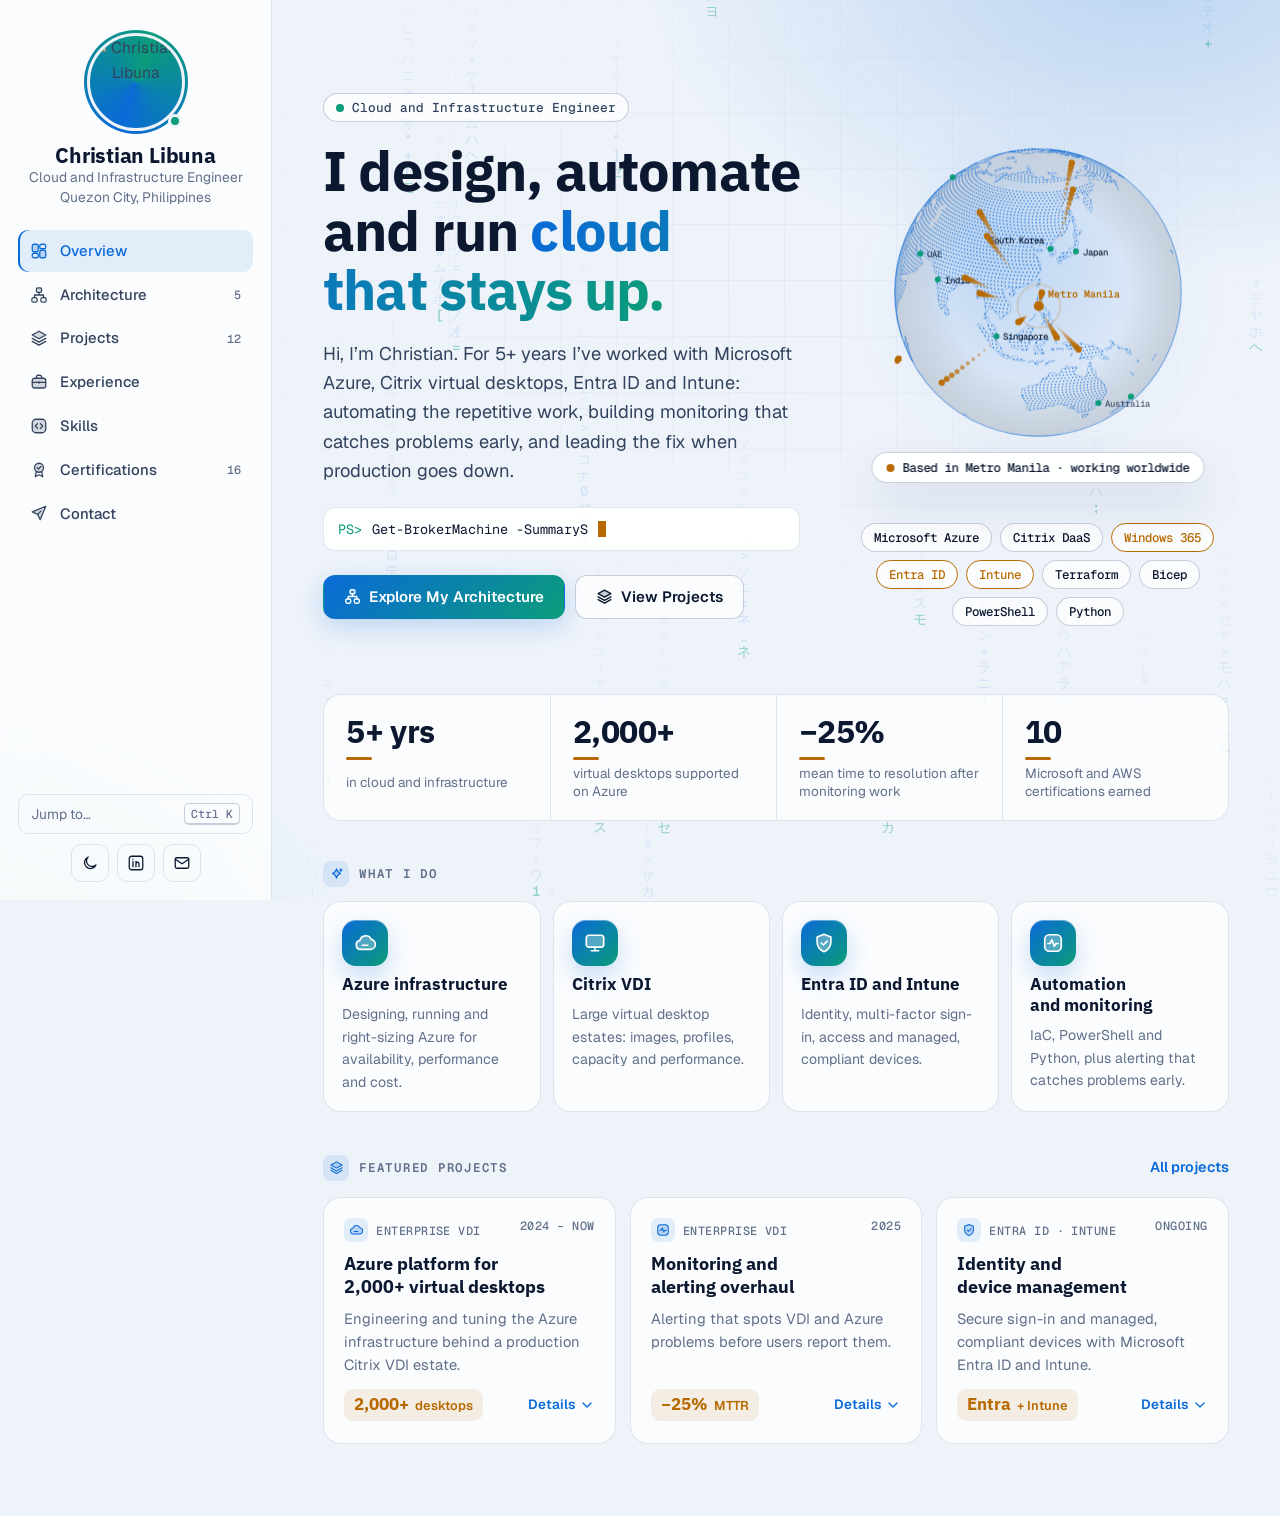
==== commit d763147b: "changes: update index + fix bugs" ====
--- a/index.html
+++ b/index.html
@@ -1,877 +1,1995 @@
 <!doctype html>
 <html lang="en">
 <head>
-  <meta charset="utf-8" />
-  <meta name="viewport" content="width=device-width, initial-scale=1" />
-  <title>Vantelyra Digital Solutions | Business IT, set up right and kept running</title>
-  <meta name="description" content="Vantelyra sets up, secures and supports the IT your business runs on: Microsoft 365 and Google Workspace, managed IT support, security, Power BI dashboards, automation and business websites. Fixed quotes, no lock-in." />
-  <link rel="canonical" href="https://vantelyra.com/" />
-  <meta name="theme-color" content="#ffffff" />
-  <meta property="og:type" content="website" />
-  <meta property="og:site_name" content="Vantelyra Digital Solutions" />
-  <meta property="og:title" content="Vantelyra | Business IT, set up right and kept running" />
-  <meta property="og:description" content="Remote IT support, security, cloud workspaces, data dashboards and automation for growing businesses. Fixed quotes, no lock-in." />
-  <meta property="og:url" content="https://vantelyra.com/" />
-  <meta property="og:image" content="https://vantelyra.com/assets/og.png?v=2" />
-  <meta property="og:image:width" content="1200" />
-  <meta property="og:image:height" content="630" />
-  <meta property="og:image:alt" content="Vantelyra Digital Solutions: Business IT, set up right and kept running." />
-  <meta name="twitter:card" content="summary_large_image" />
-  <meta name="twitter:title" content="Vantelyra | Business IT, set up right and kept running" />
-  <meta name="twitter:description" content="Remote IT support, security, cloud workspaces, data dashboards and automation for growing businesses." />
-  <meta name="twitter:image" content="https://vantelyra.com/assets/og.png?v=2" />
-  <link rel="icon" href="assets/favicon.svg" type="image/svg+xml" />
-  <link rel="apple-touch-icon" href="assets/apple-touch-icon.png" />
-  <script src="theme-init.js?v=66"></script>
-  <link rel="stylesheet" href="site.css?v=97" />
-  <script type="application/ld+json">
-  {
-    "@context": "https://schema.org",
-    "@type": "ProfessionalService",
-    "name": "Vantelyra Digital Solutions",
-    "url": "https://vantelyra.com/",
-    "logo": "https://vantelyra.com/assets/logo-mark.svg",
-    "image": "https://vantelyra.com/assets/og.png",
-    "email": "hello@vantelyra.com",
-    "description": "IT services for growing businesses: cloud workspace setup and migration, managed IT support, security essentials, Power BI dashboards, automation and business websites.",
-    "areaServed": "Worldwide",
-    "sameAs": [
-      "https://www.facebook.com/Vantelyra",
-      "https://www.linkedin.com/company/vantelyra",
-      "https://www.instagram.com/vantelyra/"
-    ]
+<meta charset="utf-8">
+<meta name="viewport" content="width=device-width, initial-scale=1, viewport-fit=cover">
+<link rel="icon" href="assets/favicon.svg" type="image/svg+xml">
+<meta property="og:type" content="website">
+<meta property="og:title" content="Christian Libuna | Azure Cloud and Infrastructure Engineer">
+<meta property="og:description" content="Azure cloud and infrastructure engineer in Metro Manila. 5+ years with Azure, Citrix virtual desktops, Entra ID and Intune: automation, monitoring and incident leadership.">
+<meta property="og:image" content="https://imkres.github.io/portfolio-christian/assets/og-image.png">
+<meta property="og:image:width" content="1200">
+<meta property="og:image:height" content="630">
+<meta property="og:url" content="https://imkres.github.io/portfolio-christian/">
+<link rel="canonical" href="https://imkres.github.io/portfolio-christian/">
+<meta name="twitter:card" content="summary_large_image">
+<meta name="twitter:image" content="https://imkres.github.io/portfolio-christian/assets/og-image.png">
+<meta name="author" content="Christian Libuna">
+<title>Christian Libuna | Azure Cloud and Infrastructure Engineer</title>
+<meta name="claude:viewport-fit-sides" content="cover">
+<meta name="description" content="Christian Libuna, Cloud and Infrastructure Engineer: Azure, Citrix VDI, Entra ID and Intune. Projects, architecture diagrams, skills and certifications.">
+<link rel="preconnect" href="https://fonts.googleapis.com">
+<link rel="preconnect" href="https://fonts.gstatic.com" crossorigin>
+<link rel="stylesheet" href="https://fonts.googleapis.com/css2?family=IBM+Plex+Sans:wght@500;600;700&family=Geist:wght@400;500;600;700&family=Geist+Mono:wght@400;500&display=swap">
+<style>
+/* Layout: an operations-console shell. A glass rail holds the centred portrait and navigation;
+   views swap in the main pane over a live network canvas. Phones get a top bar and a bottom tab bar.
+   Dark-first: deep night-sky ink, Azure blue for action, signal green for "healthy". */
+:root {
+  --bg: #070b14;
+  --bg-2: #0c1322;
+  --glass: rgba(18, 27, 45, .66);
+  --glass-strong: rgba(20, 30, 50, .88);
+  --line: rgba(148, 178, 230, .14);
+  --line-strong: rgba(148, 178, 230, .28);
+  --ink: #eaf1fb;
+  --body: #b9c6da;
+  --muted: #7f8ea6;
+  --accent: #4ea8ff;
+  --accent-2: #3be2b8;
+  --accent-ink: #04101f;
+  --accent-soft: rgba(78, 168, 255, .14);
+  --ok-soft: rgba(59, 226, 184, .13);
+  --amber: #ffb547;
+  --amber-soft: rgba(255, 181, 71, .14);
+  --red: #ff6b6b;
+  --red-soft: rgba(255, 107, 107, .14);
+  --glow: rgba(78, 168, 255, .35);
+  --node: #0f1a2d;
+  --scrim: rgba(3, 6, 12, .62);
+  --badge-plate: #ffffff;
+  --shadow: 0 20px 50px rgba(0, 0, 0, .45);
+  --display: "IBM Plex Sans", "Segoe UI", system-ui, sans-serif;
+  --sans: Geist, "Segoe UI", system-ui, -apple-system, Arial, sans-serif;
+  --mono: "Geist Mono", ui-monospace, Consolas, "Courier New", monospace;
+  --rail: 272px;
+  color-scheme: dark;
+}
+@media (prefers-color-scheme: light) { :root:not([data-theme="dark"]) {
+  --bg: #eef3fa; --bg-2: #e3ebf6; --glass: rgba(255, 255, 255, .72); --glass-strong: rgba(255, 255, 255, .94);
+  --line: rgba(30, 60, 110, .12); --line-strong: rgba(30, 60, 110, .24); --ink: #0c1830; --body: #33435e; --muted: #61708a;
+  --accent: #0a6ad8; --accent-2: #0b9c7a; --accent-ink: #ffffff; --accent-soft: rgba(10, 106, 216, .1); --ok-soft: rgba(11, 156, 122, .12);
+  --amber: #b86a00; --amber-soft: rgba(184, 106, 0, .1); --red: #c93c3c; --red-soft: rgba(201, 60, 60, .1);
+  --glow: rgba(10, 106, 216, .22); --node: #ffffff; --scrim: rgba(12, 24, 48, .35); --badge-plate: #ffffff; --shadow: 0 20px 50px rgba(20, 40, 80, .12);
+  color-scheme: light;
+} }
+:root[data-theme="light"] {
+  --bg: #eef3fa; --bg-2: #e3ebf6; --glass: rgba(255, 255, 255, .72); --glass-strong: rgba(255, 255, 255, .94);
+  --line: rgba(30, 60, 110, .12); --line-strong: rgba(30, 60, 110, .24); --ink: #0c1830; --body: #33435e; --muted: #61708a;
+  --accent: #0a6ad8; --accent-2: #0b9c7a; --accent-ink: #ffffff; --accent-soft: rgba(10, 106, 216, .1); --ok-soft: rgba(11, 156, 122, .12);
+  --amber: #b86a00; --amber-soft: rgba(184, 106, 0, .1); --red: #c93c3c; --red-soft: rgba(201, 60, 60, .1);
+  --glow: rgba(10, 106, 216, .22); --node: #ffffff; --scrim: rgba(12, 24, 48, .35); --badge-plate: #ffffff; --shadow: 0 20px 50px rgba(20, 40, 80, .12);
+  color-scheme: light;
+}
+
+*, *::before, *::after { box-sizing: border-box; }
+[hidden] { display: none !important; }
+html, body { min-height: 100%; }
+body {
+  margin: 0; background: var(--bg); color: var(--body); font: 400 15.5px/1.6 var(--sans);
+  -webkit-user-select: none; user-select: none; -webkit-touch-callout: none;
+}
+img, svg { display: block; max-width: 100%; }
+img { -webkit-user-drag: none; }
+a { color: inherit; }
+button, input { font: inherit; color: inherit; }
+input, #view-experience, #view-contact { -webkit-user-select: text; user-select: text; -webkit-touch-callout: default; }
+#view-contact .btn { -webkit-user-select: none; user-select: none; }
+h1, h2, h3, h4 { margin: 0; color: var(--ink); text-wrap: balance; }
+p { margin: 0; text-wrap: pretty; }
+ul, ol, dl, dd { margin: 0; padding: 0; }
+:focus-visible { outline: 2px solid var(--accent); outline-offset: 2px; border-radius: 8px; }
+.sr-only { position: absolute; width: 1px; height: 1px; overflow: hidden; clip: rect(0 0 0 0); white-space: nowrap; }
+
+/* ---------- Background ---------- */
+.sky { position: fixed; inset: 0; z-index: 0; pointer-events: none; overflow: hidden; }
+.sky::before {
+  content: ""; position: absolute; inset: -20%;
+  background:
+    radial-gradient(40% 35% at 78% 12%, var(--glow), transparent 70%),
+    radial-gradient(35% 30% at 10% 90%, var(--ok-soft), transparent 70%);
+}
+.sky::after {
+  content: ""; position: absolute; inset: 0;
+  background-image: linear-gradient(var(--line) 1px, transparent 1px), linear-gradient(90deg, var(--line) 1px, transparent 1px);
+  background-size: 56px 56px; opacity: .35;
+  -webkit-mask-image: radial-gradient(70% 60% at 60% 30%, #000, transparent 85%); mask-image: radial-gradient(70% 60% at 60% 30%, #000, transparent 85%);
+}
+.sky canvas { position: absolute; inset: 0; width: 100%; height: 100%; }
+
+/* ---------- Shell ---------- */
+.shell { position: relative; z-index: 1; display: grid; grid-template-columns: var(--rail) minmax(0, 1fr); min-height: 100vh; }
+.rail {
+  position: sticky; top: 0; height: 100vh; overflow-y: auto;
+  display: flex; flex-direction: column; gap: 22px;
+  padding: 30px 18px 18px max(18px, env(safe-area-inset-left, 0px));
+  background: var(--glass); border-right: 1px solid var(--line); backdrop-filter: blur(18px); -webkit-backdrop-filter: blur(18px);
+}
+.me { display: grid; justify-items: center; text-align: center; gap: 10px; }
+.avatar { position: relative; width: 104px; height: 104px; border-radius: 50%; padding: 3px; background: conic-gradient(from 200deg, var(--accent), var(--accent-2), var(--accent)); }
+.avatar img { width: 100%; height: 100%; border-radius: 50%; object-fit: cover; object-position: 50% 30%; border: 3px solid var(--bg); }
+.avatar::after { content: ""; position: absolute; right: 6px; bottom: 6px; width: 14px; height: 14px; border-radius: 50%; background: var(--accent-2); border: 3px solid var(--bg); }
+.me h1 { font: 700 1.3rem/1.15 var(--display); letter-spacing: -.01em; }
+.me p { color: var(--muted); font-size: .86rem; line-height: 1.45; }
+.nav { display: grid; gap: 2px; }
+.nav a { display: flex; align-items: center; gap: 12px; padding: 9px 12px; border-radius: 10px; color: var(--body); text-decoration: none; font-weight: 500; font-size: .93rem; transition: background-color .15s, color .15s; }
+svg .f { fill: currentColor; fill-opacity: .2; stroke: none; }
+.nav a svg, .tabbar a svg { width: 18px; height: 18px; flex: 0 0 auto; fill: none; stroke: currentColor; stroke-width: 1.7; stroke-linecap: round; stroke-linejoin: round; }
+.nav a:hover { background: var(--accent-soft); color: var(--ink); }
+.nav a[aria-current="page"] { background: var(--accent-soft); color: var(--accent); box-shadow: inset 2px 0 0 var(--accent); }
+.nav .count { margin-left: auto; font: 500 .74rem var(--mono); color: var(--muted); }
+.rail-foot { margin-top: auto; display: grid; gap: 10px; }
+.kbd-hint { display: flex; align-items: center; justify-content: space-between; width: 100%; padding: 8px 12px; border: 1px solid var(--line); border-radius: 10px; background: transparent; color: var(--muted); font-size: .86rem; cursor: pointer; }
+.kbd-hint:hover { border-color: var(--line-strong); color: var(--ink); }
+kbd { font: 500 .72rem var(--mono); padding: 2px 6px; border: 1px solid var(--line-strong); border-bottom-width: 2px; border-radius: 5px; color: var(--muted); }
+.rail-row { display: flex; gap: 8px; justify-content: center; }
+.icon-btn { display: inline-grid; place-items: center; width: 38px; height: 38px; border: 1px solid var(--line); border-radius: 10px; background: transparent; color: var(--ink); cursor: pointer; }
+.icon-btn:hover { border-color: var(--accent); color: var(--accent); }
+.icon-btn svg { width: 18px; height: 18px; fill: none; stroke: currentColor; stroke-width: 1.7; stroke-linecap: round; stroke-linejoin: round; }
+.i-sun { display: var(--sun-d, block); }
+.i-moon { display: var(--moon-d, none); }
+@media (prefers-color-scheme: light) { :root:not([data-theme="dark"]) { --sun-d: none; --moon-d: block; } }
+:root[data-theme="light"] { --sun-d: none; --moon-d: block; }
+.topbar, .tabbar { display: none; }
+
+.main { min-width: 0; padding-block: 36px 72px; padding-left: clamp(20px, 4vw, 56px); padding-right: max(16px, clamp(20px, 4vw, 56px), env(safe-area-inset-right, 0px)); }
+.view { max-width: 1440px; margin-inline: auto; animation: rise .45s cubic-bezier(.2, .7, .2, 1) both; }
+@keyframes rise { from { transform: translateY(10px); } to { transform: none; } }
+.view-head { display: grid; gap: 8px; margin-bottom: 26px; }
+.crumb { font: 500 .78rem var(--mono); color: var(--accent-2); letter-spacing: .02em; }
+.view-head h2 { font: 700 clamp(2rem, 4vw, 3rem)/1.08 var(--display); letter-spacing: -.01em; }
+.view-head p { max-width: 64ch; color: var(--muted); }
+
+/* ---------- Shared ---------- */
+.panel { background: var(--glass); border: 1px solid var(--line); border-radius: 18px; backdrop-filter: blur(14px); -webkit-backdrop-filter: blur(14px); }
+.section-label { display: flex; align-items: center; justify-content: space-between; gap: 12px; margin: 40px 0 14px; }
+.section-label h3 { font: 600 .78rem/1 var(--mono); letter-spacing: .14em; text-transform: uppercase; color: var(--muted); }
+.link-btn .la { width: 14px; height: 14px; fill: none; stroke: currentColor; stroke-width: 2; stroke-linecap: round; stroke-linejoin: round; }
+.link-btn { background: none; border: 0; padding: 4px 0; color: var(--accent); font-weight: 600; font-size: .9rem; cursor: pointer; text-decoration: none; }
+.link-btn:hover { text-decoration: underline; text-underline-offset: 3px; }
+.chips { display: flex; flex-wrap: wrap; gap: 6px; }
+.chip { padding: 2px 9px; border-radius: 7px; background: var(--accent-soft); color: var(--body); font: 500 .76rem/1.7 var(--mono); }
+.btn { display: inline-flex; align-items: center; justify-content: center; gap: 8px; min-height: 44px; padding: 0 20px; border-radius: 12px; border: 1px solid transparent; font-weight: 600; font-size: .94rem; text-decoration: none; cursor: pointer; transition: transform .15s, box-shadow .2s, border-color .2s; }
+.btn-primary { background: linear-gradient(135deg, var(--accent), var(--accent-2)); color: var(--accent-ink); box-shadow: 0 8px 26px var(--glow); }
+.btn-primary:hover { transform: translateY(-1px); box-shadow: 0 12px 32px var(--glow); }
+.sic { display: inline-grid; place-items: center; flex: 0 0 auto; }
+.sic svg { width: 1.15em; height: 1.15em; fill: none; stroke: currentColor; stroke-width: 1.8; stroke-linecap: round; stroke-linejoin: round; }
+.sic svg .brand { fill: currentColor; stroke: none; }
+.sic .vmark { width: 1.15em; height: 1em; }
+.section-label h3 { display: inline-flex; align-items: center; gap: 10px; }
+.section-label h3 .sic, .skill-group h4 .sic { width: 26px; height: 26px; border-radius: 8px; background: var(--accent-soft); color: var(--accent); }
+.section-label h3 .sic svg, .skill-group h4 .sic svg { width: 15px; height: 15px; }
+.skill-group h4 { display: flex; align-items: center; gap: 10px; }
+.view-head h2 { display: flex; align-items: center; gap: 14px; }
+.view-head h2 .sic { width: clamp(42px, 4.5vw, 54px); height: clamp(42px, 4.5vw, 54px); border-radius: 16px; background: linear-gradient(135deg, var(--accent), var(--accent-2)); color: var(--accent-ink); box-shadow: 0 10px 26px var(--glow), inset 0 1px 0 rgba(255, 255, 255, .35); }
+.view-head h2 .sic svg { width: 55%; height: 55%; }
+.view-head h2 .sic svg .f { fill-opacity: .3; }
+.btn .sic svg { width: 17px; height: 17px; }
+.edu h4 { display: flex; align-items: center; gap: 10px; }
+.edu h4 .sic { width: 30px; height: 30px; border-radius: 9px; background: var(--amber-soft); color: var(--amber); }
+.training li strong { display: inline-flex; align-items: center; gap: 10px; }
+.training li .sic { color: var(--accent); }
+.ptag { display: inline-flex; align-items: center; gap: 8px; }
+.ptag .sic { width: 24px; height: 24px; border-radius: 7px; background: var(--accent-soft); color: var(--accent); }
+.ptag .sic svg { width: 14px; height: 14px; }
+.btn-brand { color: #fff; border-color: transparent; }
+.btn-brand:hover { color: #fff; filter: brightness(1.1); transform: translateY(-1px); }
+.btn-linkedin { background: #0a66c2; box-shadow: 0 8px 22px rgba(10, 102, 194, .35); }
+.btn-vantelyra { background: #0d2742; box-shadow: 0 8px 22px rgba(13, 39, 66, .35); border-color: rgba(87, 153, 155, .45); }
+.btn-ghost { background: var(--glass); border-color: var(--line-strong); color: var(--ink); }
+.btn-ghost:hover { border-color: var(--accent); color: var(--accent); }
+.btn svg { width: 16px; height: 16px; fill: none; stroke: currentColor; stroke-width: 2; stroke-linecap: round; stroke-linejoin: round; }
+.filter { padding: 6px 14px; border-radius: 999px; border: 1px solid var(--line-strong); background: var(--glass); color: var(--body); font-size: .86rem; font-weight: 500; cursor: pointer; }
+.filter:hover { border-color: var(--accent); color: var(--accent); }
+.filter[aria-pressed="true"] { background: var(--accent); border-color: var(--accent); color: var(--accent-ink); }
+.toolbar { display: flex; flex-wrap: wrap; gap: 8px; margin-bottom: 18px; }
+
+/* ---------- Hero ---------- */
+.hero > * { min-width: 0; }
+.hero { display: grid; grid-template-columns: minmax(0, 1.1fr) minmax(0, .9fr); gap: clamp(24px, 3vw, 56px); align-items: center; min-height: min(640px, 72vh); }
+.hero-tag { display: inline-flex; align-items: center; gap: 8px; width: fit-content; padding: 5px 12px; border: 1px solid var(--line-strong); border-radius: 999px; background: var(--glass); font: 500 .8rem var(--mono); color: var(--body); }
+.hero-tag i { width: 8px; height: 8px; border-radius: 50%; background: var(--accent-2); box-shadow: 0 0 0 0 var(--accent-2); animation: ping 2s infinite; }
+@keyframes ping { 70% { box-shadow: 0 0 0 8px transparent; } 100% { box-shadow: 0 0 0 0 transparent; } }
+.hero h2 { margin-top: 18px; font: 700 clamp(2.4rem, 4.4vw, 5.2rem)/1.06 var(--display); letter-spacing: -.015em; }
+.hero h2 .grad { background: linear-gradient(100deg, var(--accent), var(--accent-2)); -webkit-background-clip: text; background-clip: text; color: transparent; }
+.hero-lead { margin-top: 20px; max-width: 58ch; font-size: clamp(1.05rem, .9rem + .3vw, 1.2rem); }
+.term { margin-top: 22px; display: flex; align-items: center; gap: 10px; width: min(100%, 560px); padding: 12px 14px; border-radius: 12px; background: var(--glass-strong); border: 1px solid var(--line); font: 400 .84rem var(--mono); color: var(--ink); overflow: hidden; white-space: nowrap; }
+.term .ps { color: var(--accent-2); flex: 0 0 auto; }
+.term .cmd { overflow: hidden; text-overflow: ellipsis; }
+.term .caret { flex: 0 0 auto; width: 8px; height: 16px; background: var(--amber); animation: blink 1s steps(1) infinite; }
+@keyframes blink { 50% { opacity: 0; } }
+.hero-actions { display: flex; flex-wrap: wrap; gap: 10px; margin-top: 24px; }
+
+.portrait { display: grid; justify-items: center; gap: 14px; text-align: center; }
+.globe { position: relative; width: min(100%, 520px); aspect-ratio: 1; touch-action: pan-y; cursor: grab; }
+.globe:active { cursor: grabbing; }
+.globe::before { content: ""; position: absolute; inset: 12%; border-radius: 50%; background: radial-gradient(circle at 50% 50%, var(--glow), transparent 70%); filter: blur(30px); }
+.globe canvas { position: relative; width: 100%; height: 100%; }
+.globe-tag { position: absolute; left: 50%; bottom: 4%; transform: translateX(-50%); display: inline-flex; align-items: center; gap: 8px; white-space: nowrap; padding: 6px 14px; border-radius: 999px; background: var(--glass-strong); border: 1px solid var(--line-strong); font: 500 .78rem var(--mono); color: var(--ink); box-shadow: var(--shadow); backdrop-filter: blur(10px); }
+.globe-tag i { width: 8px; height: 8px; border-radius: 50%; background: var(--amber); box-shadow: 0 0 0 0 var(--amber); animation: ping 2s infinite; }
+.stack-chips { display: flex; flex-wrap: wrap; justify-content: center; gap: 8px; max-width: 360px; margin-top: 10px; list-style: none; }
+.stack-chips li { padding: 5px 12px; border-radius: 999px; background: var(--glass); border: 1px solid var(--line-strong); font: 500 .78rem var(--mono); color: var(--ink); }
+.stack-chips li.hl { border-color: var(--amber); color: var(--amber); }
+
+.stats { display: grid; grid-template-columns: repeat(4, minmax(0, 1fr)); margin-top: 18px; overflow: hidden; }
+.stat { padding: 20px 22px; display: grid; gap: 4px; }
+.stat + .stat { border-left: 1px solid var(--line); }
+.stat strong { font: 800 2rem/1 var(--display); color: var(--ink); font-variant-numeric: tabular-nums; letter-spacing: -.02em; }
+.stat span { color: var(--muted); font-size: .84rem; line-height: 1.35; }
+.stat strong::after { content: ""; display: block; width: 26px; height: 3px; margin-top: 10px; border-radius: 3px; background: var(--amber); }
+
+.cap-grid { display: grid; grid-template-columns: repeat(4, minmax(0, 1fr)); gap: 12px; }
+.cap { padding: 18px; display: grid; gap: 8px; align-content: start; transition: border-color .2s, transform .2s; }
+.cap:hover { border-color: var(--line-strong); transform: translateY(-3px); }
+.cap .ic { display: grid; place-items: center; width: 46px; height: 46px; border-radius: 14px; background: linear-gradient(135deg, var(--accent), var(--accent-2)); color: var(--accent-ink); box-shadow: 0 10px 24px var(--glow), inset 0 1px 0 rgba(255, 255, 255, .35); }
+.cap .ic svg .f { fill-opacity: .3; }
+.cap .ic svg { width: 22px; height: 22px; fill: none; stroke: currentColor; stroke-width: 1.8; stroke-linecap: round; stroke-linejoin: round; }
+.cap h4 { font: 700 1.05rem/1.25 var(--display); }
+.cap p { color: var(--muted); font-size: .88rem; }
+
+/* ---------- Diagrams ---------- */
+.diagram-tabs { display: flex; flex-wrap: wrap; gap: 8px; margin-bottom: 14px; }
+.diagram-card { padding: 18px; }
+.diagram-head { display: flex; flex-wrap: wrap; justify-content: space-between; align-items: baseline; gap: 6px 20px; margin-bottom: 12px; }
+.diagram-head h3 { font: 700 1.3rem var(--display); }
+.diagram-head p { color: var(--muted); font-size: .9rem; max-width: 60ch; }
+.diagram-scroll { max-width: 1180px; margin-inline: auto; overflow-x: auto; border-radius: 12px; }
+.diagram { width: 100%; min-width: 640px; height: auto; }
+.diagram .region { fill: var(--accent-soft); stroke: var(--line-strong); stroke-dasharray: 5 5; }
+.diagram .region-label { fill: var(--accent); font: 500 11px var(--mono); letter-spacing: .06em; }
+.diagram .edge { fill: none; stroke: var(--line-strong); stroke-width: 1.6; }
+.diagram .edge.flow { stroke: var(--accent); stroke-opacity: .55; stroke-dasharray: 4 6; animation: dash 1.2s linear infinite; }
+.diagram .edge.loop { stroke: var(--amber); stroke-opacity: .8; stroke-dasharray: 4 6; animation: dash 1.6s linear infinite; }
+@keyframes dash { to { stroke-dashoffset: -20; } }
+.diagram .packet { fill: var(--accent-2); }
+.diagram .packet.loop { fill: var(--amber); }
+.diagram .ah-flow { fill: var(--accent); }
+.diagram .ah-loop { fill: var(--amber); }
+.diagram .ah-dep { fill: var(--line-strong); }
+.diagram .node.hot rect { stroke: var(--red); stroke-width: 1.8; }
+.diagram .node.hot .dot { fill: var(--red); }
+.diagram .node rect { fill: var(--node); stroke: var(--line-strong); stroke-width: 1.2; }
+.diagram .node.key rect { stroke: var(--accent); stroke-width: 1.6; }
+.diagram .node .t { fill: var(--ink); font: 600 13px var(--sans); }
+.diagram .node .s { fill: var(--muted); font: 400 10px var(--mono); }
+.diagram .node .dot { fill: var(--accent); }
+.diagram .node.key .dot { fill: var(--accent-2); }
+.diagram .node { cursor: pointer; transition: opacity .2s; outline: none; }
+.diagram, .diagram *, .diagram-scroll, [data-diagram-card] { outline: none !important; -webkit-tap-highlight-color: transparent; }
+.diagram .node:focus-visible rect { stroke: var(--accent); stroke-width: 2.4; }
+.diagram .nic { fill: none; stroke: var(--accent); stroke-width: 2; stroke-linecap: round; stroke-linejoin: round; }
+.diagram .node.key .nic { stroke: var(--accent-2); }
+.diagram .node.hot .nic { stroke: var(--red); }
+.diagram.focusing .node:not(.lit), .diagram.focusing .edge:not(.lit) { opacity: .25; }
+.legend { display: flex; flex-wrap: wrap; gap: 6px 18px; margin-top: 12px; color: var(--muted); font-size: .8rem; }
+.legend span { display: inline-flex; align-items: center; gap: 8px; }
+.legend i { width: 22px; height: 0; border-top: 2px dashed var(--accent); }
+.legend i.l2 { border-color: var(--amber); }
+.legend i.l4 { width: 12px; height: 12px; border: 2px solid var(--red); border-radius: 4px; }
+.legend i.l3 { border-top-style: solid; border-color: var(--line-strong); }
+.diagram-notes { display: grid; grid-template-columns: repeat(3, minmax(0, 1fr)); gap: 12px; margin-top: 14px; }
+.diagram-notes div { padding: 12px 14px; border-radius: 12px; background: var(--accent-soft); font-size: .86rem; }
+.diagram-notes b { display: block; color: var(--ink); font-weight: 600; margin-bottom: 2px; }
+
+/* ---------- Projects ---------- */
+.project-grid { display: grid; grid-template-columns: repeat(2, minmax(0, 1fr)); gap: 14px; align-items: start; }
+.feature-grid { display: grid; grid-template-columns: repeat(3, minmax(0, 1fr)); gap: 14px; align-items: start; }
+.project {
+  position: relative; display: block; overflow: hidden; align-self: start;
+  background: var(--glass); border: 1px solid var(--line); border-radius: 18px; backdrop-filter: blur(14px);
+  transition: border-color .2s, transform .2s, box-shadow .2s;
+}
+.project > summary { list-style: none; display: grid; grid-template-rows: auto auto 1fr auto; gap: 10px; padding: 20px; cursor: pointer; }
+.project > summary::-webkit-details-marker { display: none; }
+.project[open] { border-color: var(--line-strong); box-shadow: var(--shadow); }
+.project .pchev { width: 16px; height: 16px; fill: none; stroke: currentColor; stroke-width: 2; stroke-linecap: round; stroke-linejoin: round; transition: transform .2s; }
+.project[open] .pchev { transform: rotate(180deg); }
+.open-hint { display: inline-flex; align-items: center; gap: 4px; }
+.project-body { position: relative; display: grid; gap: 6px; padding: 0 20px 20px; border-top: 1px solid var(--line); padding-top: 16px; animation: rise .3s ease both; }
+.project-body > * { margin: 0; }
+.project-body h5 { margin-top: 10px !important; font: 600 .72rem var(--mono); letter-spacing: .08em; text-transform: uppercase; color: var(--accent); }
+.project-body p, .project-body li { color: var(--body); font-size: .9rem; }
+.project-body ul { padding-left: 18px; display: grid; gap: 4px; }
+.project-body li::marker { color: var(--accent-2); }
+.project-body .results, .project-body .chips { display: flex; flex-wrap: wrap; gap: 6px; }
+.project-links { display: flex; flex-wrap: wrap; gap: 8px; margin-top: 8px; }
+.project::before { content: ""; position: absolute; inset: 0; background: radial-gradient(60% 50% at var(--mx, 80%) var(--my, 0%), var(--accent-soft), transparent 70%); opacity: 0; transition: opacity .25s; pointer-events: none; }
+.project:not([open]):hover { border-color: var(--line-strong); transform: translateY(-3px); box-shadow: var(--shadow); }
+.project:hover::before { opacity: 1; }
+.project-top { display: flex; justify-content: space-between; gap: 10px; color: var(--muted); font: 500 .74rem var(--mono); letter-spacing: .04em; text-transform: uppercase; }
+.project h4 { font: 700 1.15rem/1.25 var(--display); }
+.project p { color: var(--muted); font-size: .92rem; }
+.metric { display: inline-flex; align-items: baseline; gap: 6px; width: fit-content; padding: 4px 10px; border-radius: 9px; background: var(--amber-soft); color: var(--amber); font-size: .8rem; font-weight: 600; }
+.metric b { font: 800 1.05rem var(--display); }
+@media (min-width: 641px) {
+  .project > summary h4 { display: -webkit-box; -webkit-box-orient: vertical; -webkit-line-clamp: 2; overflow: hidden; min-height: 2.5em; }
+  .project > summary > p { display: -webkit-box; -webkit-box-orient: vertical; -webkit-line-clamp: 3; overflow: hidden; line-height: 1.55; min-height: 4.65em; }
+}
+.project-foot { min-height: 36px; }
+.project-foot { display: flex; justify-content: space-between; align-items: center; gap: 10px; flex-wrap: wrap; }
+.open-hint { color: var(--accent); font-size: .84rem; font-weight: 600; white-space: nowrap; }
+
+.scrim { position: fixed; inset: 0; z-index: 60; background: var(--scrim); opacity: 0; pointer-events: none; transition: opacity .2s; backdrop-filter: blur(3px); }
+.scrim.is-open { opacity: 1; pointer-events: auto; }
+.drawer {
+  position: fixed; z-index: 61; top: 0; right: 0; bottom: 0; width: min(580px, 100%); overflow-y: auto;
+  background: var(--glass-strong); border-left: 1px solid var(--line-strong); box-shadow: var(--shadow); backdrop-filter: blur(20px);
+  padding: calc(24px + env(safe-area-inset-top, 0px)) max(24px, env(safe-area-inset-right, 0px)) calc(32px + env(safe-area-inset-bottom, 0px)) 28px;
+  transform: translateX(100%); transition: transform .28s cubic-bezier(.2, .7, .2, 1); visibility: hidden;
+}
+.drawer.is-open { transform: none; visibility: visible; }
+.drawer-head { display: flex; justify-content: space-between; align-items: flex-start; gap: 16px; }
+.drawer h3 { font: 700 1.7rem/1.15 var(--display); letter-spacing: -.01em; }
+.drawer .meta { margin-top: 6px; color: var(--muted); font: 500 .8rem var(--mono); }
+.drawer h4 { margin: 24px 0 8px; font: 500 .74rem var(--mono); letter-spacing: .14em; text-transform: uppercase; color: var(--muted); }
+.drawer ul { padding-left: 18px; display: grid; gap: 6px; }
+.drawer li::marker { color: var(--accent-2); }
+.drawer .results { display: flex; flex-wrap: wrap; gap: 8px; }
+
+/* ---------- Experience ---------- */
+.timeline { display: grid; gap: 12px; position: relative; }
+.job { overflow: hidden; }
+.job summary { list-style: none; display: grid; grid-template-columns: 50px minmax(0, 1fr) auto; gap: 16px; align-items: center; padding: 18px 20px; cursor: pointer; }
+.job summary::-webkit-details-marker { display: none; }
+.logo { display: block; width: 50px; height: 50px; aspect-ratio: 1; border-radius: 14px; overflow: hidden; background: #fff; box-shadow: 0 0 0 1px var(--line-strong); }
+.logo img { width: 100%; height: 100%; object-fit: cover; }
+.job-title h4 { font: 700 1.08rem/1.3 var(--display); }
+.job-title p { color: var(--muted); font-size: .88rem; }
+.job-when { text-align: right; font-size: .84rem; color: var(--muted); white-space: nowrap; }
+.job-when b { color: var(--ink); font-weight: 500; }
+.when-row { display: flex; align-items: center; justify-content: flex-end; gap: 10px; }
+.chev { width: 18px; height: 18px; fill: none; stroke: var(--muted); stroke-width: 2; transition: transform .2s; }
+.job[open] .chev { transform: rotate(180deg); }
+.job-body { padding: 0 20px 20px 86px; display: grid; gap: 14px; }
+.job-body ul { padding-left: 18px; display: grid; gap: 5px; font-size: .9rem; }
+.job-about { color: var(--body); font-size: .98rem; max-width: 80ch; }
+.job-wins { display: flex; flex-wrap: wrap; gap: 10px; }
+.job-wins span { display: inline-flex; align-items: baseline; gap: 8px; padding: 6px 12px; border-radius: 10px; background: var(--amber-soft); color: var(--body); font-size: .84rem; }
+.job-wins b { font: 800 1rem var(--display); color: var(--amber); }
+.job-groups { display: grid; grid-template-columns: repeat(auto-fill, minmax(min(100%, 320px), 1fr)); gap: 12px; }
+.job-group { padding: 14px 16px; border-radius: 14px; background: var(--glass); border: 1px solid var(--line); }
+.job-group h5 { margin-bottom: 8px; font: 600 .74rem var(--mono); letter-spacing: .08em; text-transform: uppercase; color: var(--accent); }
+.job-body li::marker { color: var(--accent-2); }
+.current { padding: 2px 8px; border-radius: 999px; background: var(--ok-soft); color: var(--accent-2); font-size: .72rem; font-weight: 600; }
+.edu-grid { display: grid; grid-template-columns: repeat(2, minmax(0, 1fr)); gap: 12px; }
+.edu { padding: 18px 20px; display: grid; gap: 2px; }
+.edu h4 { font: 700 1rem var(--display); }
+.edu p { color: var(--muted); font-size: .9rem; }
+
+/* ---------- Skills ---------- */
+.skills-layout { display: grid; grid-template-columns: minmax(0, 1.3fr) minmax(0, 1fr); gap: 14px; align-items: start; }
+.skill-groups { display: grid; gap: 18px; padding: 22px; }
+.skill-group h4 { margin-bottom: 8px; font: 500 .74rem var(--mono); letter-spacing: .12em; text-transform: uppercase; color: var(--muted); }
+.skill { padding: 5px 11px; border-radius: 9px; border: 1px solid var(--line-strong); background: transparent; color: var(--body); font: 500 .8rem/1.5 var(--mono); cursor: pointer; transition: all .15s; }
+.skill:hover { border-color: var(--accent); color: var(--accent); }
+.skill[aria-pressed="true"] { background: var(--accent); border-color: var(--accent); color: var(--accent-ink); box-shadow: 0 6px 20px var(--glow); }
+.skill.new { border-color: var(--accent-2); }
+.skill.certd { position: relative; }
+.skill.certd::after { content: ""; position: absolute; top: -3px; right: -3px; width: 8px; height: 8px; border-radius: 50%; background: var(--amber); box-shadow: 0 0 0 2px var(--bg); }
+.backed { display: grid; gap: 8px; }
+.backed a { display: flex; align-items: center; gap: 10px; padding: 6px 10px 6px 6px; border-radius: 12px; border: 1px solid var(--line); color: var(--body); text-decoration: none; font-size: .84rem; }
+.backed a:hover { border-color: var(--amber); }
+.backed img { width: 34px; height: 34px; object-fit: contain; flex: 0 0 auto; }
+.skills-key { display: flex; align-items: center; gap: 8px; font-size: .8rem; color: var(--muted); }
+.skills-key i { width: 8px; height: 8px; border-radius: 50%; background: var(--amber); }
+.skill-detail { position: sticky; top: 24px; padding: 22px; display: grid; gap: 12px; }
+.skill-detail h4 { font: 700 1.5rem var(--display); letter-spacing: -.01em; }
+.skill-detail p { color: var(--muted); font-size: .92rem; }
+.used-in { display: grid; gap: 8px; }
+.used-in button, .used-in div { display: grid; gap: 2px; width: 100%; text-align: left; padding: 10px 12px; border-radius: 12px; border: 1px solid var(--line); background: transparent; cursor: pointer; }
+.used-in div { cursor: default; }
+.used-in button:hover { border-color: var(--accent); }
+.used-in strong { color: var(--ink); font-weight: 600; font-size: .92rem; }
+.used-in span { color: var(--muted); font-size: .8rem; }
+
+
+/* ---------- Interactive labs ---------- */
+.lab { display: grid; }
+.lab[hidden] { display: none; }
+.lab-head { display: flex; gap: 14px; align-items: flex-start; }
+.lab-head h4 { font: 700 1.15rem/1.25 var(--display); color: var(--ink); }
+.lab-head p { color: var(--muted); font-size: .9rem; margin-top: 4px; }
+.lab-ic .sic { width: 40px; height: 40px; border-radius: 12px; background: linear-gradient(135deg, var(--accent), var(--accent-2)); color: var(--accent-ink); }
+.lab-ic .sic svg { width: 22px; height: 22px; }
+.lab-ic .sic svg .f { fill-opacity: .3; }
+.lab-grid { display: grid; grid-template-columns: minmax(220px, 300px) minmax(0, 1fr); gap: 22px; align-items: start; }
+.lab-controls { display: grid; gap: 14px; }
+.lab-controls label { display: grid; gap: 6px; font-size: .84rem; color: var(--body); }
+.lab-controls label > span { display: flex; justify-content: space-between; gap: 8px; }
+.lab-controls b { font: 600 .82rem var(--mono); color: var(--amber); }
+.lab input[type=range] { -webkit-appearance: none; appearance: none; width: 100%; height: 6px; border-radius: 99px; background: var(--line-strong); outline: none; -webkit-user-select: none; user-select: none; }
+.lab input[type=range]::-webkit-slider-thumb { -webkit-appearance: none; width: 18px; height: 18px; border-radius: 50%; background: var(--accent); border: 3px solid var(--bg); box-shadow: 0 0 0 1px var(--accent); cursor: pointer; }
+.lab input[type=range]::-moz-range-thumb { width: 14px; height: 14px; border-radius: 50%; background: var(--accent); border: 3px solid var(--bg); cursor: pointer; }
+.lab input[type=range]:focus-visible { box-shadow: 0 0 0 3px var(--accent-soft); }
+.seg { display: flex; flex-wrap: wrap; gap: 6px; }
+.seg .seg-label { width: 100%; font-size: .84rem; color: var(--body); }
+.seg button { padding: 5px 11px; border-radius: 999px; border: 1px solid var(--line-strong); background: transparent; color: var(--body); font: 500 .8rem var(--sans); cursor: pointer; }
+.seg button:hover { border-color: var(--accent); color: var(--accent); }
+.seg button[aria-pressed="true"] { background: var(--accent); border-color: var(--accent); color: var(--accent-ink); }
+.lab-out { display: grid; gap: 10px; min-width: 0; }
+.lab-chart { width: 100%; height: auto; display: block; border-radius: 12px; background: var(--accent-soft); }
+.lab-chart text { font: 500 10px var(--mono); fill: var(--muted); }
+.lab-legend { display: flex; flex-wrap: wrap; gap: 6px 16px; font-size: .78rem; color: var(--muted); }
+.lab-legend i { display: inline-block; width: 14px; height: 4px; border-radius: 2px; margin-right: 6px; vertical-align: middle; }
+.lg-always { background: var(--muted); }
+.lg-auto { background: var(--accent); }
+.lg-users { background: var(--accent-2); }
+.lg-thr { background: var(--amber); }
+.lg-fire { background: var(--red); }
+.lg-inc { background: var(--amber-soft); outline: 1px dashed var(--amber); }
+.lab-stats { display: grid; grid-template-columns: repeat(3, minmax(0, 1fr)); gap: 10px; }
+.lab-stats div { padding: 10px 12px; border-radius: 12px; border: 1px solid var(--line); display: grid; gap: 2px; }
+.lab-stats span { font-size: .76rem; color: var(--muted); }
+.lab-stats b { font: 700 1.2rem var(--display); color: var(--ink); }
+.lab-stats small { font-size: .74rem; color: var(--muted); }
+.lab-stats .hl { border-color: var(--amber); background: var(--amber-soft); }
+.lab-stats .hl b { color: var(--amber); }
+.lab-note { font-size: .78rem; color: var(--muted); }
+.lab-verdict { display: flex; flex-wrap: wrap; gap: 8px; }
+.lab-verdict span { padding: 4px 11px; border-radius: 999px; font: 600 .8rem var(--sans); }
+.lab-verdict .good { background: var(--ok-soft); color: var(--accent-2); }
+.lab-verdict .bad { background: var(--red-soft); color: var(--red); }
+.lab-verdict .warn { background: var(--amber-soft); color: var(--amber); }
+.kql { margin: 0; padding: 14px 16px; border-radius: 12px; background: var(--accent-soft); border: 1px solid var(--line); overflow-x: auto; font: 500 .8rem/1.6 var(--mono); color: var(--body); }
+.kql .k { color: var(--accent); }
+.kql .n { color: var(--amber); }
+.kql .s { color: var(--accent-2); }
+.kql .c { color: var(--muted); }
+@media (max-width: 860px) { .lab-grid { grid-template-columns: 1fr; } }
+@media (max-width: 480px) { .lab-chart text { font-size: 15px; } .lab-stats b { font-size: 1rem; } .lab-stats div { padding: 8px; } }
+
+
+/* ---------- Lab modal ---------- */
+.lab-modal { position: fixed; inset: 0; z-index: 80; display: grid; place-items: center; padding: 24px; }
+.lab-modal[hidden] { display: none; }
+.lab-backdrop { position: absolute; inset: 0; background: var(--scrim); backdrop-filter: blur(6px); -webkit-backdrop-filter: blur(6px); animation: fade .2s ease both; }
+.lab-dialog { position: relative; width: min(1000px, 100%); max-height: calc(100dvh - 48px); overflow: auto; overscroll-behavior: contain; background: var(--bg); border: 1px solid var(--line); border-radius: 22px; box-shadow: var(--shadow); animation: rise .25s ease both; outline: none; }
+.lab-close { position: absolute; top: 14px; right: 14px; z-index: 2; }
+@keyframes fade { from { opacity: 0; } }
+.lab-modal .lab { padding: 28px 30px 30px; gap: 20px; }
+.lab-modal .lab-head { padding-right: 44px; }
+.lab-modal .lab-ic .sic { background: var(--accent-soft); color: var(--accent); box-shadow: none; }
+.lab-modal .lab-chart { background: transparent; border: 1px solid var(--line); }
+.lab-modal .lab-controls label, .lab-modal .seg-label { font-size: .88rem; }
+.lab-modal .lab-stats div { background: var(--glass); }
+.lab-modal .lab-stats .hl { background: var(--amber-soft); }
+.lab-modal .kql { background: var(--glass); }
+.project-links .btn .sic svg { width: 16px; height: 16px; }
+.rules { display: grid; gap: 8px; }
+.rules .seg-label { font-size: .88rem; color: var(--body); }
+.rule { display: flex; align-items: center; gap: 10px; width: 100%; padding: 9px 12px; border-radius: 12px; border: 1px solid var(--line); background: transparent; color: var(--body); font: 500 .84rem var(--sans); text-align: left; cursor: pointer; }
+.rule i { flex: 0 0 auto; width: 18px; height: 18px; border-radius: 6px; border: 1.5px solid var(--line-strong); display: grid; place-items: center; }
+.rule[aria-pressed="true"] { border-color: var(--accent); background: var(--accent-soft); color: var(--ink); }
+.rule[aria-pressed="true"] i { background: var(--accent); border-color: var(--accent); }
+.rule[aria-pressed="true"] i::after { content: ""; width: 8px; height: 4px; border-left: 2px solid var(--accent-ink); border-bottom: 2px solid var(--accent-ink); transform: rotate(-45deg) translate(1px, -1px); }
+.cu-run { justify-content: center; }
+.lab-modal .cu-run { background: var(--accent-soft); color: var(--accent); border: 1px solid var(--accent); box-shadow: none; }
+.lab-modal .cu-run:hover { background: var(--accent); color: var(--accent-ink); }
+.cu-run[disabled] { opacity: .6; pointer-events: none; }
+.cu-table { display: grid; border: 1px solid var(--line); border-radius: 12px; overflow: hidden; font-size: .82rem; }
+.cu-row { display: grid; grid-template-columns: minmax(0, 1.6fr) minmax(0, 1fr) 64px 110px; gap: 10px; align-items: center; padding: 8px 12px; border-top: 1px solid var(--line); transition: background .25s; }
+.cu-row:first-child { border-top: 0; }
+.cu-row.head { font: 600 .7rem var(--mono); letter-spacing: .08em; text-transform: uppercase; color: var(--muted); background: var(--glass); }
+.cu-row .nm { color: var(--ink); font-family: var(--mono); font-size: .78rem; overflow: hidden; text-overflow: ellipsis; white-space: nowrap; }
+.cu-row .ty { color: var(--muted); }
+.cu-row .ag { color: var(--muted); font-family: var(--mono); font-size: .76rem; }
+.cu-row.scan { background: var(--accent-soft); }
+.st { justify-self: start; padding: 2px 9px; border-radius: 999px; font: 600 .72rem var(--sans); color: var(--muted); background: var(--glass); white-space: nowrap; }
+.st.keep { color: var(--accent-2); background: var(--ok-soft); }
+.st.would { color: var(--amber); background: var(--amber-soft); }
+.st.gone { color: var(--red); background: var(--red-soft); }
+.cu-log { max-height: 150px; overflow: auto; padding: 12px 14px; border-radius: 12px; border: 1px solid var(--line); background: var(--glass); font: 500 .78rem/1.65 var(--mono); color: var(--body); display: grid; align-content: start; }
+.cu-log .c { color: var(--muted); }
+.cu-log .w { color: var(--amber); }
+.cu-log .r { color: var(--red); }
+.cu-log .g { color: var(--accent-2); }
+@media (max-width: 860px) {
+  .lab-modal { padding: 0; place-items: end stretch; }
+  .lab-dialog { width: 100%; max-height: 92dvh; border-radius: 22px 22px 0 0; padding-bottom: env(safe-area-inset-bottom, 0px); }
+  .lab-modal .lab { padding: 22px 16px 26px; }
+}
+@media (max-width: 560px) {
+  .cu-row { grid-template-columns: minmax(0, 1fr) 56px 96px; }
+  .cu-row .ty { display: none; }
+}
+
+/* ---------- Certifications ---------- */
+.cert-grid { display: grid; grid-template-columns: repeat(auto-fill, minmax(220px, 1fr)); gap: 14px; }
+.cert { display: flex; flex-direction: column; align-items: center; gap: 12px; padding: 22px 18px 18px; text-align: center; transition: border-color .2s, transform .2s; }
+.cert:hover { transform: translateY(-3px); border-color: var(--line-strong); }
+.plate { display: grid; place-items: center; width: 112px; height: 112px; }
+.plate img { max-width: 100%; max-height: 100%; object-fit: contain; filter: drop-shadow(0 10px 18px rgba(0, 0, 0, .35)); }
+.cert { color: inherit; text-decoration: none; }
+.cert-group + .cert-group { margin-top: 30px; }
+.cert-count { margin-left: 2px; padding: 1px 9px; border-radius: 999px; background: var(--accent-soft); color: var(--accent); font: 600 .74rem var(--mono); }
+.cert .kind { padding: 1px 8px; border-radius: 999px; background: var(--amber-soft); color: var(--amber); font: 600 .7rem var(--sans); }
+.plate-doc img { border-radius: 8px; max-height: 84px; }
+.plate img.drawn { width: 96px; height: 96px; }
+.cert h4 { font: 700 .98rem/1.3 var(--display); }
+.cert .issuer { color: var(--muted); font-size: .8rem; margin-top: 2px; }
+.cert-body { flex: 1; display: grid; align-content: start; gap: 4px; width: 100%; }
+.cert h4 { min-height: 2.6em; display: grid; place-items: center; }
+.cert-meta { display: grid; justify-items: center; gap: 8px; width: 100%; padding-top: 12px; border-top: 1px solid var(--line); }
+.cert-meta .when { font: 400 .76rem var(--mono); color: var(--muted); }
+.tag { padding: 1px 8px; border-radius: 999px; font: 600 .7rem var(--sans); }
+.tag-ok { background: var(--ok-soft); color: var(--accent-2); }
+.tag-old { background: var(--amber-soft); color: var(--amber); font-weight: 500; }
+.training li { list-style: none; display: flex; justify-content: space-between; gap: 16px; padding: 12px 18px; font-size: .92rem; }
+.training li + li { border-top: 1px solid var(--line); }
+.training strong { color: var(--ink); font-weight: 600; }
+.training span { color: var(--muted); white-space: nowrap; font-size: .84rem; }
+
+/* ---------- Contact ---------- */
+.contact-hero { padding: clamp(24px, 5vw, 48px); display: grid; gap: 22px; text-align: center; justify-items: center; overflow: hidden; position: relative; }
+.contact-hero h3 { font: 700 clamp(1.8rem, 4.5vw, 3rem)/1.12 var(--display); letter-spacing: -.01em; max-width: 18ch; }
+.contact-hero p { color: var(--muted); max-width: 52ch; }
+.email-pill { display: inline-flex; align-items: center; gap: 14px; max-width: 100%; padding: 10px 10px 10px 22px; border-radius: 999px; background: var(--glass-strong); border: 1px solid var(--line-strong); cursor: pointer; font: inherit; color: inherit; transition: border-color .2s, box-shadow .2s, transform .2s; }
+.email-pill:hover { border-color: var(--accent); box-shadow: 0 8px 26px var(--glow); transform: translateY(-1px); }
+.email-pill:active { transform: translateY(0); }
+.email-pill:focus-visible { outline: 2px solid var(--accent); outline-offset: 3px; }
+.email-copy .sic { width: 40px; height: 40px; border-radius: 50%; background: linear-gradient(135deg, var(--accent), var(--accent-2)); color: var(--accent-ink); }
+.email-copy .sic svg { width: 18px; height: 18px; }
+.email-copy .sic svg .f { fill-opacity: .3; }
+.email-pill span { font: 500 clamp(.9rem, 2.4vw, 1.1rem) var(--mono); color: var(--ink); overflow-wrap: anywhere; }
+.contact-links { display: flex; flex-wrap: wrap; justify-content: center; gap: 10px; }
+
+.toast { position: fixed; z-index: 80; left: 50%; bottom: calc(24px + env(safe-area-inset-bottom, 0px)); transform: translate(-50%, 20px); padding: 10px 16px; border-radius: 12px; background: var(--ink); color: var(--bg); font-size: .9rem; font-weight: 600; opacity: 0; pointer-events: none; transition: opacity .2s, transform .2s; }
+.toast.is-on { opacity: 1; transform: translate(-50%, 0); }
+
+/* ---------- Command palette ---------- */
+.palette { position: fixed; z-index: 70; left: 50%; top: calc(12vh + env(safe-area-inset-top, 0px)); transform: translateX(-50%); width: min(580px, calc(100% - 32px)); background: var(--glass-strong); border: 1px solid var(--line-strong); border-radius: 16px; box-shadow: var(--shadow); overflow: hidden; backdrop-filter: blur(20px); }
+.palette input { width: 100%; padding: 16px 18px; border: 0; border-bottom: 1px solid var(--line); background: transparent; font-size: 1rem; outline: none; }
+.palette ul { list-style: none; max-height: 340px; overflow-y: auto; padding: 6px; }
+.palette li button { display: flex; justify-content: space-between; gap: 12px; width: 100%; padding: 10px 12px; border: 0; border-radius: 10px; background: transparent; text-align: left; cursor: pointer; }
+.palette li button span:last-child { color: var(--muted); font: 500 .74rem var(--mono); }
+.palette li button[aria-selected="true"], .palette li button:hover { background: var(--accent-soft); color: var(--accent); }
+.empty { padding: 18px; color: var(--muted); }
+
+/* ---------- Responsive ---------- */
+@media (max-width: 1180px) {
+  .cap-grid { grid-template-columns: repeat(2, minmax(0, 1fr)); }
+  .feature-grid { grid-template-columns: repeat(2, minmax(0, 1fr)); }
+  .feature-grid > :nth-child(3) { display: none; }
+}
+@media (max-width: 1000px) {
+  .hero { grid-template-columns: 1fr; min-height: 0; }
+  .globe { display: none; }
+}
+@media (max-width: 860px) {
+  .shell { display: block; }
+  .rail { display: none; }
+  .topbar {
+    position: sticky; top: env(safe-area-inset-top, 0px); z-index: 40; display: flex; align-items: center; gap: 10px;
+    padding-block: 10px; padding-left: max(16px, env(safe-area-inset-left, 0px)); padding-right: max(16px, env(safe-area-inset-right, 0px));
+    background: var(--glass-strong); border-bottom: 1px solid var(--line); backdrop-filter: blur(16px);
   }
-  </script>
-  <script src="https://challenges.cloudflare.com/turnstile/v0/api.js?render=explicit" defer></script>
+  body::before { content: ""; position: fixed; inset: 0 0 auto; height: env(safe-area-inset-top, 0px); z-index: 41; background: var(--bg); }
+  .topbar img { width: 36px; height: 36px; border-radius: 50%; object-fit: cover; object-position: 50% 30%; border: 2px solid var(--accent); }
+  .topbar strong { font: 700 1.05rem var(--display); color: var(--ink); margin-right: auto; }
+  .tabbar {
+    position: fixed; z-index: 40; left: 0; right: 0; bottom: 0; display: grid; grid-template-columns: repeat(7, 1fr);
+    padding: 6px max(4px, env(safe-area-inset-right, 0px)) calc(6px + env(safe-area-inset-bottom, 0px)) max(4px, env(safe-area-inset-left, 0px));
+    background: var(--glass-strong); border-top: 1px solid var(--line); backdrop-filter: blur(16px);
+  }
+  .tabbar a { display: grid; justify-items: center; gap: 2px; padding: 6px 0; border-radius: 10px; color: var(--muted); text-decoration: none; font-size: .62rem; font-weight: 600; }
+  .tabbar a[aria-current="page"] { color: var(--accent); background: var(--accent-soft); }
+  .main { padding-block: 22px calc(100px + env(safe-area-inset-bottom, 0px)); padding-left: max(16px, env(safe-area-inset-left, 0px)); padding-right: max(16px, env(safe-area-inset-right, 0px)); }
+  .skills-layout { grid-template-columns: 1fr; }
+  .skill-detail { position: static; }
+  .diagram-notes { grid-template-columns: 1fr; }
+}
+@media (max-width: 640px) {
+  .cert-grid { grid-template-columns: repeat(2, minmax(0, 1fr)) !important; gap: 10px; }
+  .plate { width: 84px; height: 84px; }
+  .cert { padding: 16px 10px; }
+  .cert h4 { font-size: .88rem; }
+  .stats { grid-template-columns: repeat(2, minmax(0, 1fr)); }
+  .stat:nth-child(3) { border-left: 0; }
+  .stat:nth-child(n+3) { border-top: 1px solid var(--line); }
+  .cap-grid, .feature-grid, .project-grid, .edu-grid, .cert-grid { grid-template-columns: 1fr; }
+  .feature-grid > :nth-child(3) { display: grid; }
+  .job summary { grid-template-columns: 44px minmax(0, 1fr); gap: 12px; padding: 16px; }
+  .logo { width: 44px; height: 44px; }
+  .job-when { grid-column: 2; text-align: left; }
+  .when-row { justify-content: flex-start; }
+  .job-when .chev { display: none; }
+  .job-body { padding: 0 16px 18px; }
+  .training li { flex-direction: column; gap: 0; }
+  .globe { width: min(88%, 340px); }
+  .term { font-size: .76rem; }
+}
+@media (prefers-reduced-motion: reduce) {
+  *, *::before, *::after { animation: none !important; transition: none !important; }
+}
+</style>
 </head>
 <body>
-  <canvas class="page-rain" aria-hidden="true"></canvas>
-  <a class="skip-link" href="#main">Skip to content</a>
-
-  <header class="site-header">
-    <div class="wrap header-bar">
-      <a class="brand" href="#top" aria-label="Vantelyra Digital Solutions, back to top">
-        <img class="brand-light" src="assets/logo-horizontal.svg" alt="" width="228" height="45" />
-        <img class="brand-dark" src="assets/logo-horizontal-dark.svg" alt="" width="228" height="45" />
-      </a>
-
-      <nav id="nav" class="nav" aria-label="Main">
-        <a href="#services">Services</a>
-        <a href="#process">How We Work</a>
-        <a href="#team">Team</a>
-        <a href="#it-check">IT Check</a>
-        <button class="nav-theme" type="button" data-theme-toggle aria-label="Switch to dark mode" aria-pressed="false">
-          <svg class="icon-moon" viewBox="0 0 24 24" aria-hidden="true"><path d="M20.5 13.1A8.6 8.6 0 0 1 10.9 3.5 8.6 8.6 0 1 0 20.5 13.1Z" /></svg>
-          <svg class="icon-sun" viewBox="0 0 24 24" aria-hidden="true"><circle cx="12" cy="12" r="4" /><path d="M12 2v2m0 16v2M2 12h2m16 0h2M5 5l1.5 1.5m11 11L19 19M5 19l1.5-1.5m11-11L19 5" /></svg>
-          <span class="when-light">Dark Mode</span><span class="when-dark">Light Mode</span>
+
+
+<div class="sky" aria-hidden="true"><canvas data-sky></canvas></div>
+
+<div class="shell">
+  <aside class="rail" aria-label="Profile and navigation">
+    <div class="me">
+      <div class="avatar"><img src="assets/christian-libuna.jpg" alt="Christian Libuna" width="104" height="104"></div>
+      <div>
+        <h1>Christian Libuna</h1>
+        <p>Cloud and Infrastructure Engineer<br>Quezon City, Philippines</p>
+      </div>
+    </div>
+    <nav class="nav" aria-label="Sections" data-nav></nav>
+    <div class="rail-foot">
+      <button class="kbd-hint" type="button" data-open-palette>Jump to… <kbd>Ctrl K</kbd></button>
+      <div class="rail-row">
+        <button class="icon-btn" type="button" data-theme-toggle aria-label="Switch theme">
+          <svg class="i-moon" viewBox="0 0 24 24" aria-hidden="true"><path d="M20 14.5A8 8 0 1 1 9.5 4a6.5 6.5 0 0 0 10.5 10.5Z"/></svg>
+          <svg class="i-sun" viewBox="0 0 24 24" aria-hidden="true"><circle cx="12" cy="12" r="4"/><path d="M12 2v2M12 20v2M4.9 4.9l1.4 1.4M17.7 17.7l1.4 1.4M2 12h2M20 12h2M4.9 19.1l1.4-1.4M17.7 6.3l1.4-1.4"/></svg>
         </button>
-        <a class="btn btn-primary btn-small nav-cta" href="#contact">Contact Us</a>
-      </nav>
-
-      <div class="header-tools">
-        <button class="icon-btn menu-toggle" type="button" aria-expanded="false" aria-controls="nav" aria-label="Open menu">
-          <span></span><span></span><span></span>
+        <a class="icon-btn" href="https://www.linkedin.com/in/christianlibuna/" target="_blank" rel="noopener" aria-label="LinkedIn profile">
+          <svg viewBox="0 0 24 24" aria-hidden="true"><rect x="3" y="3" width="18" height="18" rx="3"/><path d="M8 10v7M8 7v.01M12 17v-4a2 2 0 0 1 4 0v4M12 10v7"/></svg>
+        </a>
+        <button class="icon-btn" type="button" data-copy="christian.libuna@outlook.com" aria-label="Copy email address">
+          <svg viewBox="0 0 24 24" aria-hidden="true"><rect x="3" y="5" width="18" height="14" rx="2"/><path d="m3 7 9 6 9-6"/></svg>
         </button>
       </div>
     </div>
+  </aside>
+
+  <header class="topbar">
+    <img src="assets/christian-libuna.jpg" alt="" width="36" height="36">
+    <strong>Christian Libuna</strong>
+    <button class="icon-btn" type="button" data-open-palette aria-label="Search the portfolio">
+      <svg viewBox="0 0 24 24" aria-hidden="true"><circle cx="11" cy="11" r="6"/><path d="m20 20-4.5-4.5"/></svg>
+    </button>
+    <button class="icon-btn" type="button" data-theme-toggle aria-label="Switch theme">
+      <svg class="i-moon" viewBox="0 0 24 24" aria-hidden="true"><path d="M20 14.5A8 8 0 1 1 9.5 4a6.5 6.5 0 0 0 10.5 10.5Z"/></svg>
+      <svg class="i-sun" viewBox="0 0 24 24" aria-hidden="true"><circle cx="12" cy="12" r="4"/><path d="M12 2v2M12 20v2M4.9 4.9l1.4 1.4M17.7 17.7l1.4 1.4M2 12h2M20 12h2M4.9 19.1l1.4-1.4M17.7 6.3l1.4-1.4"/></svg>
+    </button>
   </header>
 
-  <main id="main">
-    <!-- HERO -->
-    <section class="hero" id="top">
-      <!-- Soft glow on the right of the opening screen. -->
-      <div class="hero-glow" aria-hidden="true"></div>
-      <div class="wrap hero-grid">
-        <div class="hero-copy">
-          <h1>Business IT, set up right and <span class="hl">kept running<svg class="hl-line" viewBox="0 0 300 24" preserveAspectRatio="none" aria-hidden="true" focusable="false"><path d="M3 17 C 70 6, 150 5, 297 11" pathLength="1" /></svg></span>.</h1>
-          <p class="hero-lead">
-            Vantelyra brings corporate-grade IT practice to small and growing businesses. We set up and secure the systems your team relies on, support your people day to day, and turn your data into reporting you can act on, with fixed quotes and one accountable team.
-          </p>
+  <main class="main" id="main">
+    <!-- OVERVIEW -->
+    <section class="view" id="view-overview" aria-labelledby="h-overview">
+      <div class="hero">
+        <div>
+          <span class="hero-tag"><i></i>Cloud and Infrastructure Engineer</span>
+          <h2 id="h-overview">I design, automate and run <span class="grad">cloud that stays up.</span></h2>
+          <p class="hero-lead">Hi, I’m Christian. For 5+ years I’ve worked with Microsoft Azure, Citrix virtual desktops, Entra ID and Intune: automating the repetitive work, building monitoring that catches problems early, and leading the fix when production goes down.</p>
+          <div class="term" aria-label="Example commands I run day to day"><span class="ps">PS&gt;</span><span class="cmd" data-typer></span><span class="caret"></span></div>
           <div class="hero-actions">
-            <a class="btn btn-primary btn-go" href="#it-check">Take the 2-Minute IT Check<svg class="btn-arrow" viewBox="0 0 24 24" aria-hidden="true" focusable="false"><path d="M5 12h13M13 6l6 6-6 6" /></svg></a>
-            <a class="btn btn-secondary" href="#walkthrough">See It in Action</a>
+            <a class="btn btn-primary" href="#architecture" data-ic="architecture">Explore My Architecture</a>
+            <a class="btn btn-ghost" href="#projects" data-ic="projects">View Projects</a>
           </div>
-          <ul class="hero-promises" aria-label="What every client gets">
-            <li>Fixed quote before any work starts</li>
-            <li>A reply within one business day</li>
-            <li>You own every account and file</li>
+        </div>
+        <div class="portrait" aria-hidden="true">
+          <div class="globe" data-globe-wrap><canvas data-globe></canvas><span class="globe-tag"><i></i>Based in Metro Manila · working worldwide</span></div>
+          <ul class="stack-chips">
+            <li>Microsoft Azure</li><li>Citrix DaaS</li><li class="hl">Windows 365</li><li class="hl">Entra ID</li><li class="hl">Intune</li><li>Terraform</li><li>Bicep</li><li>PowerShell</li><li>Python</li>
           </ul>
         </div>
-
-        <div class="hero-visual">
-          <!-- Decorative scene around the V. Nothing here sits on the V itself:
-               the rings are behind it and the cards float in the free space around it. -->
-          <div class="hero-story" aria-hidden="true">
-            <div class="hs-backdrop"><div class="hs-halo"></div></div>
-
-            <div class="hs-float hs-task" data-roam="top">
-              <div class="hs-window2">
-                <span class="hs-bar"><i></i><i></i><i></i></span>
-                <span class="w2-body">
-                  <i class="w2-wide"></i>
-                  <i class="w2-tall"></i>
-                  <span class="w2-done">Approved<em>✓</em></span>
-                  <i class="w2-sq"></i>
-                </span>
-              </div>
-              <span class="hs-tag">
-                <span class="hs-tag-pills"><b>Consult</b><b>Assess</b><b>Quote</b><b>Deliver</b></span>
-                <svg class="hs-tag-cursor" viewBox="0 0 24 24"><path d="M5 3.5 19.5 10l-6.3 2.3-2.4 6.6Z" /></svg>
-              </span>
-            </div>
-
-            <div class="hs-float hs-kpi">
-              <span class="hs-kpi-top"><small>System uptime</small><em>Live</em></span>
-              <b>99.98%</b>
-              <svg class="hs-spark" viewBox="0 0 120 32" preserveAspectRatio="none"><path class="hs-spark-fill" d="M0 24 L15 20 L30 22 L45 14 L60 16 L75 9 L90 11 L105 5 L120 7 L120 32 L0 32 Z" /><path class="hs-spark-line" d="M0 24 L15 20 L30 22 L45 14 L60 16 L75 9 L90 11 L105 5 L120 7" /></svg>
-            </div>
-
-            <div class="hs-float hs-app">
-              <span class="hs-bar"><i></i><i></i><i></i><span class="hs-url"></span></span>
-              <span class="hs-app-body">
-                <span class="hs-side"><i class="on"></i><i></i><i></i><i></i></span>
-                <span class="hs-app-main">
-                  <span class="hs-lines"><i></i><i></i><i></i></span>
-                  <span class="hs-chart"><i style="--h:45%"></i><i style="--h:70%"></i><i style="--h:55%"></i><i style="--h:85%"></i><i style="--h:100%"></i></span>
-                  <span class="hs-pills">
-                    <b style="--c:#1d5f9a">Migrate<em>✓</em></b>
-                    <b style="--c:#2b3474">Secure<em>✓</em></b>
-                    <b style="--c:#1f6a6e">Support<em>✓</em></b>
-                    <b style="--c:#8f5410">Report<em>✓</em></b>
-                    <b style="--c:#573b8c">Automate<em>✓</em></b>
-                    <svg class="hs-cursor" viewBox="0 0 24 24"><path d="M5 3.5 19.5 10l-6.3 2.3-2.4 6.6Z" /></svg>
-                  </span>
-                </span>
-              </span>
-            </div>
-
-            <!-- A short chat that plays out around the V: a client asks (left), Vantelyra
-                 types and replies (right), the client reacts and says thanks. -->
-            <div class="hs-msg hs-m1 from-client">
-              <span class="hs-av">MS</span>
-              <span class="hs-msg-body"><small>Maria · Sales</small><span class="hs-bubble">New hire starts Monday. Can you set her up?</span></span>
-            </div>
-            <div class="hs-msg hs-typing from-us">
-              <span class="hs-av hs-av-v"><svg viewBox="0 0 427 364"><path d="M20 22 L215 344 L261 264 L120 25 Z" /><path class="v2" d="M407 20 L320 20 L231 166 L274 239 Z" /></svg></span>
-              <span class="hs-bubble"><i></i><i></i><i></i></span>
-            </div>
-            <div class="hs-msg hs-m2 from-us">
-              <span class="hs-av hs-av-v"><svg viewBox="0 0 427 364"><path d="M20 22 L215 344 L261 264 L120 25 Z" /><path class="v2" d="M407 20 L320 20 L231 166 L274 239 Z" /></svg></span>
-              <span class="hs-msg-body">
-                <small>Vantelyra Support</small>
-                <span class="hs-bubble">All set ✓ Laptop, email and shared drives are ready.<span class="hs-heart"><svg viewBox="0 0 24 24"><path d="M12 20.5s-7.5-4.6-7.5-10.2A4.3 4.3 0 0 1 12 7.6a4.3 4.3 0 0 1 7.5 2.7c0 5.6-7.5 10.2-7.5 10.2Z" /></svg></span></span>
-                <em class="hs-seen">Seen</em>
-              </span>
-            </div>
-            <div class="hs-msg hs-m3 from-client">
-              <span class="hs-av">MS</span>
-              <span class="hs-msg-body"><span class="hs-bubble">That was quick. Thank you!</span></span>
-            </div>
-
-            <!-- A second client message for the left side of the page. It only shows
-                 when script.js finds free space for it around the headline. -->
-            <div class="hs-msg hs-m4 from-client" data-roam="bottom" data-roam-only>
-              <span class="hs-av hs-av-2">JT</span>
-              <span class="hs-msg-body"><small>James · Finance</small><span class="hs-bubble">Can we add two laptops for next week?</span></span>
-            </div>
-
-            <!-- Help desk window, in the same style as the app window -->
-            <div class="hs-float hs-desk">
-              <span class="hs-bar"><i></i><i></i><i></i><span class="hs-url"></span></span>
-              <span class="hs-desk-head"><b>Tickets</b><small>Avg. fix 18 min</small></span>
-              <span class="hs-desk-rows">
-                <span class="hs-row"><code>#1042</code><i></i><span class="hs-st"><b class="st-done">Resolved</b></span></span>
-                <span class="hs-row"><code>#1043</code><i></i><span class="hs-st hs-st-a"><b class="st-prog">In progress</b><b class="st-done">Resolved</b></span></span>
-                <span class="hs-row"><code>#1044</code><i></i><span class="hs-st hs-st-b"><b class="st-open">Open</b><b class="st-prog">In progress</b></span></span>
-              </span>
-            </div>
-          </div>
-          <button class="hero-mark" id="heroThemeToggle" type="button" data-theme-toggle aria-label="Switch to dark mode" aria-pressed="false">
-            <svg class="theme-v-mark" viewBox="0 0 427 364" aria-hidden="true">
-              <path class="v-primary" d="M20 22 L215 344 L261 264 L120 25 Z" />
-              <path class="v-accent" d="M407 20 L320 20 L231 166 L274 239 Z" />
-            </svg>
-          </button>
-        </div>
       </div>
 
+      <div class="panel stats" role="list">
+        <div class="stat" role="listitem"><strong data-count="5" data-suffix="+ yrs">5+ yrs</strong><span>in cloud and infrastructure</span></div>
+        <div class="stat" role="listitem"><strong data-count="2000" data-suffix="+">2,000+</strong><span>virtual desktops supported on Azure</span></div>
+        <div class="stat" role="listitem"><strong data-count="25" data-prefix="−" data-suffix="%">−25%</strong><span>mean time to resolution after monitoring work</span></div>
+        <div class="stat" role="listitem"><strong data-count="10">10</strong><span>Microsoft and AWS certifications earned</span></div>
+      </div>
+
+      <div class="section-label"><h3 data-ic="spark">What I do</h3></div>
+      <div class="cap-grid" data-caps></div>
+
+      <div class="section-label"><h3 data-ic="projects">Featured projects</h3><a class="link-btn" href="#projects">All projects</a></div>
+      <div class="feature-grid" data-featured></div>
     </section>
 
-    <!-- SERVICES -->
-    <section class="section section-wash" id="services" aria-labelledby="services-heading" data-fx="circuit">
-      <div class="wrap">
-        <div class="section-head">
-          <h2 id="services-heading">Everything your IT needs, from one team.</h2>
-          <p>Start with one service or combine several. Every project gets a fixed quote after a free consultation, and monthly support is priced per user with no lock-in.</p>
-        </div>
-
-        <div class="service-grid">
-          <article class="service" data-tone="workspace">
-            <div class="service-banner" aria-hidden="true"><svg class="service-ghost" viewBox="0 0 240 84" preserveAspectRatio="xMidYMid slice"><path class="g-l" d="M22 30a8 8 0 0 1 15-3.5A6.5 6.5 0 1 1 39 39H23a4.6 4.6 0 0 1-1-9Z"/><text x="80" y="15">Microsoft 365 · Google Workspace</text><rect class="g-f" x="80" y="21" width="150" height="44" rx="6"/><path class="g-l" d="M88 30h8l2 2h8v8H88Z"/><rect class="g-b" x="112" y="33" width="58" height="3.5" rx="1.75"/><path class="g-l" d="M88 46h8l2 2h8v8H88Z"/><rect class="g-b" x="112" y="49" width="42" height="3.5" rx="1.75"/><text class="g-sm" x="182" y="34">Migrating</text><rect class="g-b" x="182" y="40" width="40" height="4" rx="2"/><rect class="g-s" x="182" y="40" width="33" height="4" rx="2"/><text class="g-sm" x="182" y="54">82%</text><text x="176" y="78">Azure · AWS</text></svg><svg class="service-icon" viewBox="0 0 24 24"><path d="M7 18h10.5a4 4 0 0 0 .6-7.95A6 6 0 0 0 6.4 9.1 4.5 4.5 0 0 0 7 18Z" /></svg></div>
-            <div class="service-body">
-              <h3>Workspace Setup and Migration</h3>
-              <p>Microsoft 365 or Google Workspace, set up right.</p>
-              <ul><li>Email on your domain</li><li>Shared drives</li><li>Account migration</li></ul>
-              <a class="text-link" href="#contact" data-quote="workspace">Ask for a Quote</a>
-            </div>
-          </article>
-
-          <article class="service" data-tone="managed">
-            <div class="service-banner" aria-hidden="true"><svg class="service-ghost" viewBox="0 0 240 84" preserveAspectRatio="xMidYMid slice"><text x="80" y="15">Help desk</text><g><rect class="g-f" x="80" y="21" width="150" height="15" rx="4"/><circle class="g-s" cx="89" cy="28.5" r="3.5"/><rect class="g-b" x="98" y="27" width="62" height="3.5" rx="1.75"/><rect class="g-s" x="186" y="24.5" width="38" height="8" rx="4"/><text class="g-pill" x="192" y="30.5">Resolved</text></g><g><rect class="g-f" x="80" y="40" width="150" height="15" rx="4"/><circle class="g-s" cx="89" cy="47.5" r="3.5"/><rect class="g-b" x="98" y="46" width="50" height="3.5" rx="1.75"/><rect class="g-o" x="186" y="43.5" width="38" height="8" rx="4"/><text class="g-pill" x="190" y="49.5">In progress</text></g><g><rect class="g-f" x="80" y="59" width="150" height="15" rx="4"/><circle class="g-s" cx="89" cy="66.5" r="3.5"/><rect class="g-b" x="98" y="65" width="70" height="3.5" rx="1.75"/><rect class="g-o" x="186" y="62.5" width="38" height="8" rx="4"/><text class="g-pill" x="198" y="68.5">Open</text></g></svg><svg class="service-icon" viewBox="0 0 24 24"><path d="M4 13v-1a8 8 0 0 1 16 0v1" /><rect x="3" y="13" width="4" height="6" rx="1.5" /><rect x="17" y="13" width="4" height="6" rx="1.5" /><path d="M19 19c0 1.5-1.5 2.5-4 2.5h-2" /></svg></div>
-            <div class="service-body">
-              <h3>Managed IT Support</h3>
-              <p>Your outsourced IT team, on a monthly plan.</p>
-              <ul><li>Remote help desk</li><li>Staff onboarding</li><li>Updates and backups</li></ul>
-              <a class="text-link" href="#contact" data-quote="managed">Ask for a Quote</a>
-            </div>
-          </article>
-
-          <article class="service" data-tone="security">
-            <div class="service-banner" aria-hidden="true"><svg class="service-ghost" viewBox="0 0 240 84" preserveAspectRatio="xMidYMid slice"><rect class="g-f" x="92" y="8" width="112" height="68" rx="8"/><text x="105" y="24">Approve sign-in?</text><text class="g-big" x="134" y="48">42</text><rect class="g-o" x="105" y="57" width="40" height="11" rx="5.5"/><text class="g-pill" x="118" y="64.5">Deny</text><rect class="g-s" x="151" y="57" width="40" height="11" rx="5.5"/><text class="g-pill g-dark" x="160" y="64.5">Approve</text><path class="g-l" d="M222 14l-9 3.5v7c0 6 4 10.5 9 12 5-1.5 9-6 9-12v-7Z"/><path class="g-l" d="m217.5 25 3 3 5.5-6"/><text class="g-sm" x="210" y="56">MFA on</text></svg><svg class="service-icon" viewBox="0 0 24 24"><path d="M12 3 4.5 6v5.5c0 4.6 3.1 8.3 7.5 9.5 4.4-1.2 7.5-4.9 7.5-9.5V6L12 3Z" /><path d="m8.8 12.2 2.2 2.2 4.3-4.6" /></svg></div>
-            <div class="service-body">
-              <h3>Security Essentials</h3>
-              <p>Close the gaps attackers look for first.</p>
-              <ul><li>Two-step sign-in</li><li>Password manager</li><li>Email protection</li></ul>
-              <a class="text-link" href="#contact" data-quote="security">Ask for a Quote</a>
-            </div>
-          </article>
-
-          <article class="service" data-tone="data">
-            <div class="service-banner" aria-hidden="true"><svg class="service-ghost" viewBox="0 0 240 84" preserveAspectRatio="xMidYMid slice"><text x="80" y="15">Power BI · Excel</text><rect class="g-f" x="80" y="21" width="46" height="20" rx="4"/><text class="g-sm" x="85" y="30">Revenue</text><text x="85" y="38">$48.2k</text><rect class="g-f" x="132" y="21" width="46" height="20" rx="4"/><text class="g-sm" x="137" y="30">Growth</text><text x="137" y="38">+15%</text><rect class="g-f" x="184" y="21" width="46" height="20" rx="4"/><text class="g-sm" x="189" y="30">Clients</text><text x="189" y="38">1,284</text><rect class="g-b" x="84" y="64" width="8" height="12" rx="1.5"/><rect class="g-b" x="96" y="58" width="8" height="18" rx="1.5"/><rect class="g-b" x="108" y="61" width="8" height="15" rx="1.5"/><rect class="g-b" x="120" y="53" width="8" height="23" rx="1.5"/><rect class="g-s" x="132" y="48" width="8" height="28" rx="1.5"/><path class="g-l" d="M152 72l14-8 12 4 14-12 14 3 16-14"/><circle class="g-s" cx="222" cy="45" r="2.5"/></svg><svg class="service-icon" viewBox="0 0 24 24"><path d="M4 20h16" /><path d="M7 16v-5" /><path d="M12 16V6" /><path d="M17 16v-8" /></svg></div>
-            <div class="service-body">
-              <h3>Data and Dashboards</h3>
-              <p>Your numbers in one place, always current.</p>
-              <ul><li>Power BI dashboards</li><li>Data cleaning</li><li>Scheduled refresh</li></ul>
-              <a class="text-link" href="#contact" data-quote="data">Ask for a Quote</a>
-            </div>
-          </article>
-
-          <article class="service" data-tone="automation">
-            <div class="service-banner" aria-hidden="true"><svg class="service-ghost" viewBox="0 0 240 84" preserveAspectRatio="xMidYMid slice"><text x="80" y="15">Zapier · Make · Power Automate</text><rect class="g-f" x="80" y="32" width="40" height="20" rx="5"/><text x="88" y="45">Form</text><rect class="g-f" x="136" y="32" width="40" height="20" rx="5"/><text x="146" y="45">CRM</text><rect class="g-s" x="192" y="32" width="40" height="20" rx="5"/><text class="g-dark" x="196" y="45">Invoice</text><path class="g-l" d="M121 42h12m-3-3 3 3-3 3M177 42h12m-3-3 3 3-3 3"/><circle class="g-s" cx="127" cy="42" r="1.8"/><text class="g-sm" x="80" y="70">Runs on its own · 214 times a month</text></svg><svg class="service-icon" viewBox="0 0 24 24"><circle cx="6" cy="6" r="2.5" /><circle cx="18" cy="18" r="2.5" /><path d="M8.5 6H14a4 4 0 0 1 4 4v5.5" /><path d="m15.5 13 2.5 2.5 2.5-2.5" /></svg></div>
-            <div class="service-body">
-              <h3>Automation and Integration</h3>
-              <p>Stop copying data between apps by hand.</p>
-              <ul><li>Workflow mapping</li><li>Zapier or Make flows</li><li>App and API links</li></ul>
-              <a class="text-link" href="#contact" data-quote="automation">Ask for a Quote</a>
-            </div>
-          </article>
-
-          <article class="service" data-tone="website">
-            <div class="service-banner" aria-hidden="true"><svg class="service-ghost" viewBox="0 0 240 84" preserveAspectRatio="xMidYMid slice"><rect class="g-f" x="80" y="8" width="150" height="70" rx="6"/><path class="g-l" d="M80 19h150"/><circle class="g-s" cx="87" cy="13.5" r="1.8"/><circle class="g-s" cx="93" cy="13.5" r="1.8"/><circle class="g-s" cx="99" cy="13.5" r="1.8"/><rect class="g-o" x="108" y="10.5" width="66" height="6" rx="3"/><text class="g-pill" x="113" y="15.2">yourbusiness.com</text><rect class="g-s" x="88" y="27" width="76" height="5" rx="2.5"/><rect class="g-b" x="88" y="36" width="56" height="4" rx="2"/><rect class="g-s" x="88" y="45" width="28" height="8" rx="4"/><rect class="g-b" x="176" y="27" width="46" height="26" rx="4"/><rect class="g-b" x="88" y="60" width="40" height="12" rx="3"/><rect class="g-b" x="134" y="60" width="40" height="12" rx="3"/><rect class="g-b" x="180" y="60" width="42" height="12" rx="3"/></svg><svg class="service-icon" viewBox="0 0 24 24"><rect x="3" y="4.5" width="18" height="15" rx="2.5" /><path d="M3 9h18" /><path d="M6.5 6.8h.01M9 6.8h.01" /></svg></div>
-            <div class="service-body">
-              <h3>Business Websites</h3>
-              <p>A fast, secure site you can update yourself.</p>
-              <ul><li>Design and build</li><li>Domain and hosting</li><li>Updates after launch</li></ul>
-              <a class="text-link" href="#contact" data-quote="website">Ask for a Quote</a>
-            </div>
-          </article>
-        </div>
-
-        <article class="featured-service" aria-labelledby="svc-health">
-          <div class="featured-copy">
-            <p class="badge">Starts With a Free Consultation</p>
-            <h3 id="svc-health">IT Health Check</h3>
-            <p class="featured-lead">A written review of your accounts, backups, devices, security and licences, with every issue ranked by risk and a clear fix for each.</p>
-          </div>
-          <div class="featured-actions">
-            <a class="btn btn-primary" href="#contact" data-quote="consult">Book a Free Consultation</a>
-            <a class="text-link" href="#contact" data-quote="health">Ask for a Health Check Quote</a>
-          </div>
-        </article>
+    <!-- ARCHITECTURE -->
+    <section class="view" id="view-architecture" aria-labelledby="h-arch" hidden>
+      <div class="view-head">
+        <h2 id="h-arch" data-ic="architecture">How I build it</h2>
+        <p>Reference designs for the systems I work on. Hover or tap a component to trace what it connects to. Moving dots show traffic and data flowing through the design.</p>
+      </div>
+      <div class="diagram-tabs" role="tablist" aria-label="Diagrams" data-diagram-tabs></div>
+      <div class="panel diagram-card" data-diagram-card></div>
+    </section>
+
+    <!-- PROJECTS -->
+    <section class="view" id="view-projects" aria-labelledby="h-projects" hidden>
+      <div class="view-head">
+        <h2 id="h-projects" data-ic="projects">Projects</h2>
+        <p>Selected work across enterprise cloud, virtual desktops, automation and my own company. Open a project for the problem, approach and result.</p>
+      </div>
+      <div class="toolbar" role="group" aria-label="Filter projects" data-filters></div>
+      <div class="project-grid" data-projects></div>
+    </section>
+
+    <!-- EXPERIENCE -->
+    <section class="view" id="view-experience" aria-labelledby="h-experience" hidden>
+      <div class="view-head">
+        <h2 id="h-experience" data-ic="experience">Experience</h2>
+        <p>From web development to enterprise Azure and virtual desktop engineering. Open a role for details.</p>
+      </div>
+      <div class="timeline" data-jobs></div>
+      <div class="section-label"><h3 data-ic="school">Education</h3></div>
+      <div class="edu-grid">
+        <div class="panel edu"><h4 data-ic="school">BS Computer Engineering</h4><p>Bestlink College of the Philippines</p><p>2016 – 2020</p></div>
+        <div class="panel edu"><h4 data-ic="school">Computer Engineering</h4><p>STI College</p><p>2014 – 2016</p></div>
       </div>
     </section>
 
-    <!-- WALKTHROUGH (interactive, video-style) -->
-    <section class="section" id="walkthrough" aria-labelledby="walkthrough-heading">
-      <div class="wrap">
-        <div class="section-head">
-          <h2 id="walkthrough-heading">See It in Action</h2>
-          <p>A short walkthrough of the work we take off your plate, from a new starter’s first morning to the report on your desk. It plays like a video; pick any chapter to jump in.</p>
-        </div>
-
-        <div class="player" data-player>
-          <div class="player-stage" aria-hidden="true">
-            <div class="screen-bar">
-              <span class="screen-title"><svg viewBox="0 0 427 364"><path d="M20 22 L215 344 L261 264 L120 25 Z" /><path class="accent" d="M407 20 L320 20 L231 166 L274 239 Z" /></svg><span data-screen-title>Onboarding</span></span>
-              <span class="screen-clock" data-clock>Mon 08:41</span>
-            </div>
-
-            <!-- 1. New starter -->
-            <div class="scene" data-scene data-title="Onboarding" data-clock-text="Mon 08:41">
-              <div class="sc-head" data-at="0">
-                <span class="sc-avatar">MS</span>
-                <div><strong>Maria Santos joins Sales today</strong><span>New starter request from Operations</span></div>
-              </div>
-              <ul class="sc-checklist">
-                <li data-at="700"><i></i><span>Company email account created</span><em>Microsoft 365</em></li>
-                <li data-at="1500"><i></i><span>Two-step sign-in enrolled</span><em>Authenticator</em></li>
-                <li data-at="2300"><i></i><span>Laptop set up and encrypted</span><em>Ready to ship</em></li>
-                <li data-at="3100"><i></i><span>Access to Sales shared drive</span><em>Least privilege</em></li>
-                <li data-at="3900"><i></i><span>Welcome guide sent</span><em>Email</em></li>
-              </ul>
-              <div class="sc-toast good" data-at="4800"><b>Ready for day one</b><span>Everything set up before 09:00</span></div>
-            </div>
-
-            <!-- 2. Security -->
-            <div class="scene" data-scene data-title="Security" data-clock-text="Tue 10:24">
-              <div class="sc-alert" data-at="0">
-                <span class="sc-alert-icon"></span>
-                <div><strong>Unusual sign-in attempt</strong><span>j.cruz@yourcompany.com, new device, new country</span></div>
-              </div>
-              <ol class="sc-timeline">
-                <li data-at="900"><b>10:24</b><span>Two-step sign-in challenge failed</span></li>
-                <li data-at="1800"><b>10:24</b><span>Sign-in blocked automatically</span></li>
-                <li data-at="2800"><b>10:31</b><span>Password reset and all sessions signed out</span></li>
-                <li data-at="3800"><b>10:36</b><span>Owner sent a plain-English summary</span></li>
-              </ol>
-              <div class="sc-toast good" data-at="4800"><b>Contained</b><span>No data accessed</span></div>
-            </div>
-
-            <!-- 3. Dashboard -->
-            <div class="scene" data-scene data-title="Weekly Dashboard" data-clock-text="Mon 07:00">
-              <div class="sc-kpis">
-                <div data-at="200"><span>Revenue, June</span><strong data-count="48.2" data-prefix="$" data-suffix="k" data-decimals="1">$0k</strong></div>
-                <div data-at="500"><span>Unpaid invoices</span><strong data-count="12.4" data-prefix="$" data-suffix="k" data-decimals="1">$0k</strong></div>
-                <div data-at="800"><span>Days to get paid</span><strong data-count="21">0</strong></div>
-              </div>
-              <div class="sc-chart">
-                <span class="sc-chart-title">Monthly revenue, $k</span>
-                <div class="sc-bars">
-                  <i data-at="1300" style="--v:62"></i><i data-at="1500" style="--v:68"></i><i data-at="1700" style="--v:74"></i>
-                  <i data-at="1900" style="--v:71"></i><i data-at="2100" style="--v:84"></i><i data-at="2300" style="--v:96" class="peak"></i>
-                </div>
-                <div class="sc-bar-labels"><span>Jan</span><span>Feb</span><span>Mar</span><span>Apr</span><span>May</span><span>Jun</span></div>
-                <span class="sc-tip" data-at="3200">June: $48.2k, up 15%</span>
-              </div>
-              <div class="sc-toast" data-at="4200"><b>Refreshed automatically</b><span>Every Monday at 07:00</span></div>
-            </div>
-
-            <!-- 4. Automation -->
-            <div class="scene" data-scene data-title="Automation" data-clock-text="Wed 14:05">
-              <div class="sc-flow">
-                <div class="sc-node" data-at="300"><b>Website form</b><span>New inquiry</span></div>
-                <div class="sc-link" data-at="900"></div>
-                <div class="sc-node" data-at="1300"><b>CRM</b><span>Contact created</span></div>
-                <div class="sc-link" data-at="1900"></div>
-                <div class="sc-node" data-at="2300"><b>Team chat</b><span>Sales notified</span></div>
-                <div class="sc-link" data-at="2900"></div>
-                <div class="sc-node" data-at="3300"><b>Task list</b><span>Follow-up due tomorrow</span></div>
-              </div>
-              <div class="sc-stats">
-                <div data-at="3900"><span>Leads handled automatically this week</span><strong data-count="23">0</strong></div>
-                <div data-at="4300"><span>Manual copy-and-paste steps</span><strong>0</strong></div>
-              </div>
-              <p class="sc-log-title" data-at="4700">Recent runs</p>
-              <ol class="sc-timeline sc-log">
-                <li data-at="4900"><b>13:52</b><span>Harbor Dental inquiry routed to Sales</span></li>
-                <li data-at="5200"><b>11:20</b><span>Northwind Cafe inquiry routed to Sales</span></li>
-                <li data-at="5500"><b>09:07</b><span>Blue Fern Studio inquiry routed to Support</span></li>
-              </ol>
-            </div>
-
-            <!-- 5. Health Check report -->
-            <div class="scene" data-scene data-title="IT Health Check" data-clock-text="Fri 16:30">
-              <div class="sc-report-head" data-at="0"><strong>IT Health Check report</strong><span>Example Co., 12 staff</span></div>
-              <ul class="sc-report">
-                <li data-at="600"><span>Backups</span><b class="status risk">At risk</b></li>
-                <li data-at="1100"><span>Email protection</span><b class="status risk">At risk</b></li>
-                <li data-at="1600"><span>Two-step sign-in</span><b class="status warn">7 of 12</b></li>
-                <li data-at="2100"><span>Offboarding</span><b class="status warn">Partial</b></li>
-                <li data-at="2600"><span>Devices and updates</span><b class="status good">Good</b></li>
-              </ul>
-              <div class="sc-priority" data-at="3400"><b>First fix</b><span>Test a full restore of the shared drive.</span></div>
-              <div class="sc-toast" data-at="4500"><b>Fixed quote attached</b><span>Approve it and we start</span></div>
-            </div>
-          </div>
-
-          <div class="player-side">
-            <ol class="chapters" aria-label="Walkthrough chapters">
-              <li><button type="button" class="chapter" data-chapter><span class="chapter-bar"><i></i></span><strong>A New Starter, Ready on Day One</strong><span>Accounts, sign-in, laptop and access set up before they arrive.</span></button></li>
-              <li><button type="button" class="chapter" data-chapter><span class="chapter-bar"><i></i></span><strong>A Risky Sign-In, Stopped</strong><span>Two-step sign-in blocks the attempt; we lock it down and tell you what happened.</span></button></li>
-              <li><button type="button" class="chapter" data-chapter><span class="chapter-bar"><i></i></span><strong>Your Numbers, Every Monday</strong><span>A Power BI dashboard that refreshes itself.</span></button></li>
-              <li><button type="button" class="chapter" data-chapter><span class="chapter-bar"><i></i></span><strong>Admin That Runs Itself</strong><span>New inquiries flow to your CRM, chat and task list without copy and paste.</span></button></li>
-              <li><button type="button" class="chapter" data-chapter><span class="chapter-bar"><i></i></span><strong>Your IT, Assessed in Writing</strong><span>Every finding ranked by risk, with the first fix and a fixed quote.</span></button></li>
-            </ol>
-            <div class="player-controls">
-              <button type="button" class="player-toggle" data-play aria-label="Pause walkthrough">
-                <svg class="i-pause" viewBox="0 0 24 24" aria-hidden="true"><path d="M8 5v14M16 5v14" /></svg>
-                <svg class="i-play" viewBox="0 0 24 24" aria-hidden="true"><path d="M7 4.5v15l12-7.5Z" /></svg>
-                <span data-play-label>Pause</span>
-              </button>
-              <span class="player-note">Illustration using demo data</span>
-            </div>
-          </div>
+    <!-- SKILLS -->
+    <section class="view" id="view-skills" aria-labelledby="h-skills" hidden>
+      <div class="view-head">
+        <h2 id="h-skills" data-ic="skills">Skills</h2>
+        <p>Pick a skill to see where I’ve used it, and which certifications back it.</p>
+        <p class="skills-key"><i></i>Backed by a certification or badge</p>
+      </div>
+      <div class="skills-layout">
+        <div class="panel skill-groups" data-skill-groups></div>
+        <div class="panel skill-detail" aria-live="polite" data-skill-detail></div>
+      </div>
+    </section>
+
+    <!-- CERTIFICATIONS -->
+    <section class="view" id="view-certifications" aria-labelledby="h-certs" hidden>
+      <div class="view-head">
+        <h2 id="h-certs" data-ic="certifications">Certifications</h2>
+        <p>Certifications, training and events from Microsoft, AWS and Google, each shown with its official badge. Select one to open its verified credential.</p>
+      </div>
+      <div class="toolbar" role="group" aria-label="Filter certifications" data-cert-filters></div>
+      <div data-certs></div>
+    </section>
+
+    <!-- CONTACT -->
+    <section class="view" id="view-contact" aria-labelledby="h-contact" hidden>
+      <div class="view-head">
+        <h2 id="h-contact" data-ic="contact">Contact</h2>
+      </div>
+      <div class="panel contact-hero">
+        <h3>Let’s talk cloud, VDI or anything infrastructure.</h3>
+        <p>Email is the best way to reach me. You can also find me on LinkedIn.</p>
+        <button class="email-pill" type="button" data-copy="christian.libuna@outlook.com" aria-label="Copy email address christian.libuna@outlook.com"><span>christian.libuna@outlook.com</span><span class="email-copy" data-ic="copy"></span></button>
+        <div class="contact-links">
+          <a class="btn btn-ghost" href="mailto:christian.libuna@outlook.com" data-ic="mail">Open Email App</a>
+          <a class="btn btn-brand btn-linkedin" href="https://www.linkedin.com/in/christianlibuna/" target="_blank" rel="noopener" data-ic="linkedin">LinkedIn</a>
+          <a class="btn btn-brand btn-vantelyra" href="https://vantelyra.com/" target="_blank" rel="noopener" data-ic="vantelyra">Vantelyra</a>
         </div>
       </div>
     </section>
-
-    <!-- HOW WE WORK (one page): the four steps, then a gallery of what we deliver. Every gallery visual is made in-house. -->
-    <section class="section section-wash work-page" id="process" aria-labelledby="process-heading" data-fx="network">
-      <div class="wrap">
-        <div class="section-head">
-          <h2 id="process-heading">How We Work</h2>
-          <p>Free to start. You approve a fixed price before any paid work begins.</p>
-        </div>
-        <ol class="steps steps-line">
-          <li>
-            <span class="step-no" aria-hidden="true">1</span>
-            <h3>Free Consultation</h3>
-            <p>Tell us what’s slowing your team down. We ask questions; we don’t pitch.</p>
-          </li>
-          <li>
-            <span class="step-no" aria-hidden="true">2</span>
-            <h3>Free Assessment</h3>
-            <p>We review your current setup and show you the risks and the quick wins.</p>
-          </li>
-          <li>
-            <span class="step-no" aria-hidden="true">3</span>
-            <h3>Fixed Quote</h3>
-            <p>A written scope, timeline and price. Nothing starts until you approve it.</p>
-          </li>
-          <li>
-            <span class="step-no" aria-hidden="true">4</span>
-            <h3>Delivery and Support</h3>
-            <p>We set it up, document it and hand it over. Ongoing support is optional.</p>
-          </li>
-        </ol>
-      </div>
-      <div class="inside-block" id="inside">
-        <div class="reel" data-reel>
-          <div class="reel-viewport" tabindex="0" role="region" aria-label="Gallery of our work areas">
-            <ul class="reel-track" data-reel-track>
-
-              <li class="tile dark statement photo wide">
-                <img class="tile-photo" src="assets/gallery/datacenter-aisle.webp" alt="" width="1120" height="630" loading="eager" decoding="async" />
-                <p><b>Corporate-grade IT</b> <span class="t-ico" aria-hidden="true"><svg viewBox="0 0 24 24"><path d="M12 3 5 6v5.5c0 4.2 3 7.9 7 9.5 4-1.6 7-5.3 7-9.5V6Z"/><path class="tick" d="m8.8 12.2 2.3 2.3 4.3-4.6"/></svg></span> <span class="dim">sized for</span> <b>your business.</b></p>
-              </li>
-
-              <li class="tile onboard" data-cycle="10000" data-final="9000">
-                <span class="sr-only">Example screen: a new hire’s account, laptop and access being set up, reaching 100% and ready for day one.</span>
-                <div class="tv" aria-hidden="true">
-                  <span class="ob-head swap" data-at="7000"><span><i class="dot busy"></i>Setting up new hire</span><span><i class="dot ok"></i>Ready for day one</span></span>
-                  <span class="ob-big"><b data-count data-to="100" data-suffix="%" data-start="0" data-dur="6800">0%</b><small>/100</small></span>
-                  <span class="ob-bar"><b data-bar data-ease data-start="0" data-dur="6800"></b></span>
-                  <span class="ob-rows">
-                    <span class="ob-row"><svg viewBox="0 0 24 24"><circle cx="12" cy="8" r="3.5"/><path d="M5 20c.8-3.6 3.6-5.5 7-5.5s6.2 1.9 7 5.5"/></svg><span><code>[Account]</code><small>Microsoft 365 created</small></span><em data-count data-to="100" data-decimals="1" data-suffix="%" data-start="0" data-dur="2400">0.0%</em></span>
-                    <span class="ob-row"><svg viewBox="0 0 24 24"><rect x="4" y="5" width="16" height="11" rx="1.5"/><path d="M2.5 19h19"/></svg><span><code>[Device]</code><small>Laptop enrolled</small></span><em data-count data-to="100" data-decimals="1" data-suffix="%" data-start="900" data-dur="4300">0.0%</em></span>
-                    <span class="ob-row"><svg viewBox="0 0 24 24"><rect x="5" y="10.5" width="14" height="9.5" rx="1.5"/><path d="M8.5 10.5V8a3.5 3.5 0 0 1 7 0v2.5"/></svg><span><code>[Access]</code><small>Shared drives granted</small></span><em data-count data-to="100" data-decimals="1" data-suffix="%" data-start="2200" data-dur="4600">0.0%</em></span>
-                  </span>
-                </div>
-              </li>
-
-              <li class="tile media render">
-                <img src="assets/gallery/server-stack.webp" alt="3D render of a stack of three servers with teal status lights" width="728" height="546" loading="eager" decoding="async" />
-                <span class="media-cap">Cloud and Infrastructure</span>
-              </li>
-
-              <li class="tile kpi">
-                <span class="sr-only">Example report: June revenue of $48.2k, up 15%.</span>
-                <div class="tv" aria-hidden="true">
-                  <span class="t-label">Revenue, June</span>
-                  <span class="kpi-row"><strong class="t-big">$48.2k</strong><span class="chip up">+15%</span></span>
-                  <span class="kpi-bars"><i style="--h:55%"></i><i style="--h:62%"></i><i style="--h:70%"></i><i style="--h:66%"></i><i style="--h:82%"></i><i style="--h:96%"></i></span>
-                  <span class="t-foot">Power BI, refreshed 07:00</span>
-                </div>
-              </li>
-
-              <li class="tile dark wire" data-cycle="12000" data-final="12000">
-                <span class="sr-only">Animated network map: an office connected to the cloud, with 24 devices monitored.</span>
-                <div class="tv" aria-hidden="true">
-                  <span class="wire-label">+ Network Map</span>
-                  <canvas class="wire-canvas" data-wire></canvas>
-                  <span class="wire-pill">24 devices</span>
-                </div>
-              </li>
-
-              <li class="tile silver report" data-cycle="10000" data-final="6000">
-                <span class="sr-only">Example monthly IT report for July: 99.9% uptime, 41 support tickets solved, every backup checked, and the share of tickets solved within an hour rising from 72% to 94% over six months.</span>
-                <div class="tv" aria-hidden="true">
-                  <span class="rp-head"><span class="rp-doc"><svg viewBox="0 0 24 24"><path d="M7 3h7l4 4v14H7Z"/><path d="M14 3v4h4M10 12h5M10 16h5"/></svg></span><span><b>Monthly IT Report</b><small>July, sent 1 August</small></span><span class="chip">PDF</span></span>
-                  <span class="rp-stats">
-                    <span><b data-count data-to="99.9" data-decimals="1" data-suffix="%" data-start="200" data-dur="1800">0.0%</b><small>Uptime</small></span>
-                    <span><b data-count data-to="41" data-start="400" data-dur="1800">0</b><small>Tickets</small></span>
-                    <span><b data-count data-to="100" data-suffix="%" data-start="600" data-dur="1800">0%</b><small>Backups</small></span>
-                  </span>
-                  <span class="rp-chart" data-bar data-ease data-start="1100" data-dur="2600">
-                    <span class="rp-cap"><span>Solved within 1 hour</span><b data-count data-from="72" data-to="94" data-suffix="%" data-start="1100" data-dur="2600">72%</b></span>
-                    <span class="rp-plot"><svg viewBox="0 0 240 60" preserveAspectRatio="none"><defs><linearGradient id="rpFill" x1="0" y1="0" x2="0" y2="1"><stop offset="0" stop-color="currentColor" stop-opacity=".26"/><stop offset="1" stop-color="currentColor" stop-opacity="0"/></linearGradient></defs><path class="rp-area" d="M0 42 L48 34 L96 37 L144 25 L192 17 L240 8 V60 H0Z" fill="url(#rpFill)"/><path class="rp-line" d="M0 42 L48 34 L96 37 L144 25 L192 17 L240 8"/></svg><i class="rp-dot" data-at="3700"></i></span>
-                  </span>
-                  <span class="rp-months"><span>Feb</span><span>Mar</span><span>Apr</span><span>May</span><span>Jun</span><span>Jul</span></span>
-                </div>
-              </li>
-
-              <li class="tile dark mail" data-cycle="11000" data-final="6500">
-                <span class="sr-only">Example email protection screen: 1,284 emails scanned today. A fake invoice attachment is blocked, a fake password-reset email is quarantined and a genuine sales report is delivered.</span>
-                <div class="tv" aria-hidden="true">
-                  <span class="t-label">Email protection</span>
-                  <span class="mail-top"><span><strong class="t-title"><b data-count data-to="1284" data-start="200" data-dur="2600">0</b> scanned today</strong><span class="t-sub">37 threats stopped this week</span></span><span class="mail-shield"><svg viewBox="0 0 24 24"><path d="M12 3 5 6v5.5c0 4.2 3 7.9 7 9.5 4-1.6 7-5.3 7-9.5V6Z"/><path d="m8.8 12.2 2.3 2.3 4.3-4.6"/></svg></span></span>
-                  <span class="mail-list">
-                    <span class="mail-row" data-at="900"><i class="mi bad">!</i><span><b>Invoice_overdue.zip</b><small>billing@pay-notice.biz</small></span><em class="tag block">Blocked</em></span>
-                    <span class="mail-row" data-at="2300"><i class="mi warn">?</i><span><b>Reset your password now</b><small>support@reset-portal.help</small></span><em class="tag hold">Quarantined</em></span>
-                    <span class="mail-row" data-at="3700"><i class="mi ok">✓</i><span><b>Weekly sales report</b><small>ana@yourbusiness.com</small></span><em class="tag ok">Delivered</em></span>
-                  </span>
-                </div>
-              </li>
-
-              <li class="tile media wide video render">
-                <img src="assets/gallery/vantelyra-v.webp" alt="3D render of the Vantelyra V mark turning slowly in a dark studio" width="462" height="260" loading="eager" decoding="async" />
-                <video muted loop playsinline preload="none" aria-hidden="true" tabindex="-1" poster="assets/gallery/vantelyra-v.webp" data-video><source data-src="assets/gallery/vantelyra-v.webm" type="video/webm" /><source data-src="assets/gallery/vantelyra-v.mp4" type="video/mp4" /></video>
-                <span class="wire-label">+ Rendered in-house</span>
-              </li>
-
-              <li class="tile mfa">
-                <span class="sr-only">Example screen: a two-step sign-in request for a new device, waiting for approval.</span>
-                <div class="tv" aria-hidden="true">
-                  <span class="t-label">Microsoft 365</span>
-                  <strong class="t-title">Approve sign-in?</strong>
-                  <span class="t-sub">New device, Sales team</span>
-                  <span class="mfa-number">42</span>
-                  <span class="mfa-actions"><span>Deny</span><span class="approve">Approve</span></span>
-                </div>
-              </li>
-
-              <li class="tile dark flow" data-cycle="9000" data-final="6000">
-                <span class="sr-only">Example automation: a new web order updates the CRM and sends the invoice on its own.</span>
-                <div class="tv" aria-hidden="true">
-                  <span class="t-label">Automation</span>
-                  <strong class="t-title">New order to invoice</strong>
-                  <span class="flow-steps">
-                    <span class="flow-step" data-at="400"><i>1</i><span><b>Web form</b><small>Order #2041 received</small></span></span>
-                    <span class="flow-step" data-at="2000"><i>2</i><span><b>CRM</b><small>Customer record updated</small></span></span>
-                    <span class="flow-step" data-at="3600"><i>3</i><span><b>Accounting</b><small>Invoice sent</small></span></span>
-                  </span>
-                  <span class="t-foot" data-at="5000">Runs on its own, 214 times a month</span>
-                </div>
-              </li>
-
-              <li class="tile chat" data-cycle="11000" data-final="7000">
-                <span class="sr-only">Example support ticket: a printer problem reported, fixed remotely and resolved in 18 minutes.</span>
-                <div class="tv" aria-hidden="true">
-                  <span class="chat-head"><code>Ticket #1042</code><span class="chip swap" data-at="5600"><span>Open</span><span>Resolved</span></span></span>
-                  <span class="bubble them" data-at="300">The printer in Sales is offline again.</span>
-                  <span class="bubble us" data-at="1900">On it. Remote session started.</span>
-                  <span class="bubble us" data-at="3900">Driver updated, test page printed.</span>
-                  <span class="chat-foot" data-at="5600">Resolved in 18 min</span>
-                </div>
-              </li>
-
-              <li class="tile media render">
-                <img src="assets/gallery/security-shield.webp" alt="3D render of a white and teal security shield with a check mark" width="728" height="546" loading="eager" decoding="async" />
-                <span class="media-cap">Security Essentials</span>
-              </li>
-
-              <li class="tile devices" data-cycle="10000" data-final="6000">
-                <span class="sr-only">Example device management screen: 24 company laptops and phones. One office PC finishes installing updates, and all 24 are then encrypted and up to date.</span>
-                <div class="tv" aria-hidden="true">
-                  <span class="dv-top"><span><span class="t-label">Device management</span><strong class="t-title">24 devices protected</strong></span><span class="mini-ring dv-ring" data-bar data-ease data-start="3600" data-dur="1200"><svg viewBox="0 0 36 36"><circle cx="18" cy="18" r="15"/><circle class="v" cx="18" cy="18" r="15"/></svg><b data-count data-from="96" data-to="100" data-suffix="%" data-start="3600" data-dur="1200">96%</b></span></span>
-                  <span class="dv-chips"><span class="chip">Encryption on</span><span class="chip">Antivirus on</span><span class="chip">Auto updates</span></span>
-                  <span class="dv-list">
-                    <span class="dv-row"><svg viewBox="0 0 24 24"><rect x="4" y="5" width="16" height="11" rx="1.5"/><path d="M2.5 19h19"/></svg><span><b>Ana’s laptop</b><small>Encrypted, up to date</small></span><i class="dv-state is-ok">✓</i></span>
-                    <span class="dv-row"><svg viewBox="0 0 24 24"><rect x="3" y="4" width="18" height="12" rx="1.5"/><path d="M9 20h6M12 16v4"/></svg><span><b>Sales PC 02</b><small class="swap" data-at="3600"><span>Installing updates…</span><span>Encrypted, up to date</span></small></span><i class="dv-state swap" data-at="3600"><span class="spin"></span><span>✓</span></i></span>
-                    <span class="dv-row"><svg viewBox="0 0 24 24"><rect x="7" y="2.5" width="10" height="19" rx="2"/><path d="M11 18.5h2"/></svg><span><b>James’s phone</b><small>Passcode on, managed</small></span><i class="dv-state is-ok">✓</i></span>
-                  </span>
-                </div>
-              </li>
-
-              <li class="tile dash" data-cycle="10000" data-final="4000">
-                <span class="sr-only">Example owner dashboard: revenue of $48,200 this month and 3 open support tickets.</span>
-                <div class="tv" aria-hidden="true">
-                  <span class="dash-top"><i class="dash-logo"></i><span><b>Owner Dashboard</b><small>Refreshed 07:00</small></span><i class="live-dot"></i></span>
-                  <span class="dash-body">
-                    <span class="dash-side"><i class="on"></i><i></i><i></i><i></i></span>
-                    <span class="dash-cards">
-                      <span class="dash-card"><small>Revenue, this month</small><span class="dash-row"><b data-count data-to="48200" data-prefix="$" data-start="200" data-dur="2600">$0</b><span class="dash-bars"><i style="--h:40%"></i><i style="--h:55%"></i><i style="--h:48%"></i><i style="--h:70%"></i><i style="--h:62%"></i><i style="--h:90%"></i></span></span></span>
-                      <span class="dash-card"><small>Open tickets</small><b data-count data-from="12" data-to="3" data-start="600" data-dur="3000">12</b></span>
-                    </span>
-                  </span>
-                </div>
-              </li>
-
-              <li class="tile site" data-cycle="10000" data-final="7000">
-                <span class="sr-only">Example website build: a page assembling in a browser window, with a performance score of 98.</span>
-                <div class="tv" aria-hidden="true">
-                  <span class="browser">
-                    <span class="b-bar"><i></i><i></i><i></i><span>yourbusiness.com</span></span>
-                    <span class="b-body">
-                      <span class="b-nav" data-at="200"></span>
-                      <span class="b-hero" data-at="900"><i></i><i></i><i class="b-btn"></i></span>
-                      <span class="b-cards" data-at="1800"><i></i><i></i><i></i></span>
-                    </span>
-                  </span>
-                  <span class="site-score" data-at="2800"><span class="mini-ring" data-bar data-ease data-start="2800" data-dur="1800"><svg viewBox="0 0 36 36"><circle cx="18" cy="18" r="15"/><circle class="v" cx="18" cy="18" r="15"/></svg><b data-count data-to="98" data-start="2800" data-dur="1800">0</b></span><span><b>Performance</b><small>Fast on phones</small></span></span>
-                </div>
-              </li>
-
-              <li class="tile teal statement oneteam">
-                <span class="ot" aria-hidden="true">
-                  <span class="ot-track"><i></i></span>
-                  <span class="ot-node"><span><svg viewBox="0 0 24 24"><rect x="4" y="5" width="16" height="11" rx="1.5"/><path d="M2.5 19h19"/></svg></span><small>IT</small></span>
-                  <span class="ot-node"><span><svg viewBox="0 0 24 24"><path d="M5 20v-8M10 20V5M15 20v-6M20 20V9"/></svg></span><small>Data</small></span>
-                  <span class="ot-node"><span><svg viewBox="0 0 24 24"><rect x="3" y="4.5" width="18" height="15" rx="2"/><path d="M3 9h18M6.5 6.8h.01M9 6.8h.01"/></svg></span><small>Web</small></span>
-                </span>
-                <span class="ot-pill" aria-hidden="true"><i></i>One contact for all three</span>
-                <p>One team for IT, data and the web.</p>
-              </li>
-
-              <li class="tile term wide" data-cycle="11000" data-final="6500">
-                <span class="sr-only">Example overnight check: backups verified, all 24 devices patched and a restore test passed.</span>
-                <div class="tv" aria-hidden="true">
-                  <span class="term-bar"><i></i><i></i><i></i><span>nightly-check</span></span>
-                  <code class="term-body">
-                    <span data-at="200"><em>$</em> run nightly-check --all</span>
-                    <span data-at="1500"><em class="ok">✓</em> Backups verified <s>1,284 files</s></span>
-                    <span data-at="2800"><em class="ok">✓</em> Devices patched <s>24/24</s></span>
-                    <span data-at="4100"><em class="ok">✓</em> Restore test <s>passed</s></span>
-                    <span data-at="5400" class="term-done">All clear, 02:14<i class="cursor"></i></span>
-                  </code>
-                </div>
-              </li>
-
-              <li class="tile uptime">
-                <span class="sr-only">Example status page: email, website, office Wi-Fi and backups all running, with 30 days of history. The website had one short slowdown; uptime ranges from 99.96% to 100%.</span>
-                <div class="tv" aria-hidden="true">
-                  <span class="st-head"><span class="t-label">Service status</span><span class="chip st-chip"><i class="dot ok"></i>All systems running</span></span>
-                  <span class="st-sum"><strong class="t-big">99.98%</strong><span class="t-sub">uptime across all services, last 30 days</span></span>
-                  <span class="st-rows">
-                    <span class="st-row"><b>Email</b><span class="st-bars"></span><em>100%</em></span>
-                    <span class="st-row"><b>Website</b><span class="st-bars inc" style="--at: 17"></span><em>99.96%</em></span>
-                    <span class="st-row"><b>Office Wi-Fi</b><span class="st-bars"></span><em>99.98%</em></span>
-                    <span class="st-row"><b>Backups</b><span class="st-bars"></span><em>100%</em></span>
-                  </span>
-                  <span class="st-foot"><span>30 days ago</span><span>Today</span></span>
-                </div>
-              </li>
-
-            </ul>
-          </div>
-          <div class="wrap reel-controls">
-            <button type="button" class="reel-toggle" data-reel-toggle aria-label="Pause the moving gallery">
-              <svg class="i-pause" viewBox="0 0 24 24" aria-hidden="true"><path d="M8 5v14M16 5v14"/></svg>
-              <svg class="i-play" viewBox="0 0 24 24" aria-hidden="true"><path d="M7 4.5v15l12-7.5Z"/></svg>
-            </button>
-            <p class="reel-note">Examples of the systems we set up and look after, made in-house. Screens use demo data.</p>
-          </div>
-        </div>
-      </div>
-    </section>
-
-    <!-- TEAM -->
-    <section class="section" id="team" aria-labelledby="team-heading" data-rain>
-      <div class="wrap">
-        <div class="section-head">
-          <h2 id="team-heading">The People Doing the Work</h2>
-          <p>Specialists with corporate IT experience, now working for small businesses. You’ll always know who is handling your request.</p>
-        </div>
-        <ul class="team-grid" data-team>
-          <!-- Filled from SITE_CONFIG.team in script.js -->
-        </ul>
-        <noscript><p>Meet our team on <a href="https://www.linkedin.com/company/vantelyra">LinkedIn</a>.</p></noscript>
-      </div>
-    </section>
-
-    <!-- SERVICE STANDARDS (top) + IT HEALTH SELF-CHECK (full-width band below), one page -->
-    <section class="section assure-page" id="it-check" aria-labelledby="standards-heading" data-rain>
-      <div class="assure-top" id="standards">
-        <div class="wrap">
-          <div class="section-head standards-head">
-            <h2 id="standards-heading">Our Service Standards</h2>
-            <p>Written into every quote, so you can hold us to them.</p>
-          </div>
-          <ul class="standards-list">
-            <li><svg viewBox="0 0 24 24" aria-hidden="true"><path d="M7 3.5h7l4 4V20a.5.5 0 0 1-.5.5h-10A.5.5 0 0 1 7 20Z" /><path d="M14 3.5V8h4M9.5 13h5M9.5 16.5h3.5" /></svg><div><h3>Fixed Quote, Agreed First</h3><p>You approve the scope and price before work starts. No hourly surprises.</p></div></li>
-            <li><svg viewBox="0 0 24 24" aria-hidden="true"><circle cx="12" cy="12" r="8.5" /><path d="M12 7.5V12l3 2" /></svg><div><h3>Replies Within One Business Day</h3><p>Every inquiry and support request gets an answer from a real person.</p></div></li>
-            <li><svg viewBox="0 0 24 24" aria-hidden="true"><circle cx="8.5" cy="12" r="3.5" /><path d="M12 12h8.5M17 12v3M20 12v2.5" /></svg><div><h3>You Own Everything</h3><p>Accounts, admin access, files and documentation stay in your company’s name.</p></div></li>
-            <li><svg viewBox="0 0 24 24" aria-hidden="true"><rect x="5" y="10.5" width="14" height="9.5" rx="2" /><path d="M8.5 10.5V8a3.5 3.5 0 0 1 6.8-1.2" /></svg><div><h3>No Lock-In</h3><p>Monthly support runs month to month. You stay because it works.</p></div></li>
-            <li><svg viewBox="0 0 24 24" aria-hidden="true"><path d="M14.5 6.5a4 4 0 0 0-5 5L4 17v3h3l5.5-5.5a4 4 0 0 0 5-5L15 12l-3-3Z" /></svg><div><h3>30 Days of Fixes</h3><p>If something we delivered doesn’t work as agreed, we fix it at no cost.</p></div></li>
-            <li><svg viewBox="0 0 24 24" aria-hidden="true"><path d="M12 3 4.5 6v5.5c0 4.6 3.1 8.3 7.5 9.5 4.4-1.2 7.5-4.9 7.5-9.5V6L12 3Z" /><path d="m8.8 12.2 2.2 2.2 4.3-4.6" /></svg><div><h3>Careful With Your Access</h3><p>Two-step sign-in, a password manager, access removed when work ends, and an NDA on request.</p></div></li>
-          </ul>
-        </div>
-      </div>
-
-      <div class="check-band">
-        <div class="wrap">
-            <div class="check-panel">
-              <div class="check-intro">
-                <h2 id="check-heading">How healthy is your company’s IT?</h2>
-                <p>Eight yes-or-no questions about the basics most small businesses miss. It takes about two minutes.</p>
-                <p class="check-privacy">Your answers stay in your browser unless you choose to send them to us.</p>
-              </div>
-
-              <div class="check-app" data-check>
-                <!-- Without JavaScript this is a plain checklist. -->
-                <ol class="check-list" data-check-list>
-                  <li data-key="backups" data-service="security" data-fix="Automatic, tested backups for email, files and key systems.">
-                    <strong>Is your business data backed up automatically, and have you tested restoring it?</strong>
-                    <span>Backups that have never been restored often fail when you need them most.</span>
-                  </li>
-                  <li data-key="mfa" data-service="security" data-fix="Two-step sign-in on every account, with a simple rollout for staff.">
-                    <strong>Does everyone use two-step sign-in (MFA) for email and key apps?</strong>
-                    <span>Most account takeovers start with a stolen password. Two-step sign-in stops the large majority of them.</span>
-                  </li>
-                  <li data-key="passwords" data-service="security" data-fix="A company password manager with shared vaults for each team.">
-                    <strong>Do people use a password manager instead of shared or reused passwords?</strong>
-                    <span>A shared spreadsheet of passwords is one leak away from a breach.</span>
-                  </li>
-                  <li data-key="offboarding" data-service="managed" data-fix="An onboarding and offboarding checklist that we run for you.">
-                    <strong>When someone leaves, is their access removed the same day?</strong>
-                    <span>Former staff with working accounts are a common and silent risk.</span>
-                  </li>
-                  <li data-key="updates" data-service="managed" data-fix="Managed updates and monitoring for every computer and phone.">
-                    <strong>Are computers and phones updated automatically?</strong>
-                    <span>Out-of-date devices are the easiest way in for attackers.</span>
-                  </li>
-                  <li data-key="support" data-service="managed" data-fix="A support plan with named people and agreed response times.">
-                    <strong>When IT breaks, do you know who to call and how fast they’ll respond?</strong>
-                    <span>Without a clear owner, small problems quietly eat hours of your team’s time.</span>
-                  </li>
-                  <li data-key="reporting" data-service="data" data-fix="A live dashboard connected to your real business data.">
-                    <strong>Can you see your key numbers without building a spreadsheet by hand?</strong>
-                    <span>Manual reports are slow, easy to get wrong and usually out of date.</span>
-                  </li>
-                  <li data-key="automation" data-service="automation" data-fix="Automated workflows between the tools you already use.">
-                    <strong>Is repetitive work, like copying data between apps, automated?</strong>
-                    <span>Ten minutes of copy and paste a day adds up to a full week every year.</span>
-                  </li>
-                </ol>
+  </main>
+
+  <nav class="tabbar" aria-label="Sections" data-tabbar></nav>
+</div>
+
+<div class="scrim" data-scrim></div>
+<aside class="drawer" role="dialog" aria-modal="true" aria-labelledby="drawer-title" data-drawer>
+  <div class="drawer-head">
+    <div><h3 id="drawer-title"></h3><p class="meta" data-drawer-meta></p></div>
+    <button class="icon-btn" type="button" data-close-drawer aria-label="Close project">
+      <svg viewBox="0 0 24 24" aria-hidden="true"><path d="M6 6l12 12M18 6 6 18"/></svg>
+    </button>
+  </div>
+  <div data-drawer-body></div>
+</aside>
+
+
+<div class="lab-modal" data-lab-modal hidden>
+  <div class="lab-backdrop" data-close-lab></div>
+  <div class="lab-dialog" role="dialog" aria-modal="true" aria-label="Interactive lab" tabindex="-1">
+    <button class="icon-btn lab-close" type="button" data-close-lab aria-label="Close lab">
+      <svg viewBox="0 0 24 24" aria-hidden="true"><path d="M6 6l12 12M18 6 6 18"/></svg>
+    </button>
+        <article class="lab" data-lab="autoscale" aria-labelledby="lab1-t" hidden>
+          <header class="lab-head">
+            <span class="lab-ic" data-ic="server"></span>
+            <div><h4 id="lab1-t">Autoscale and cost simulator</h4><p>A pooled virtual desktop host pool over one workday. Compare running every host all day with scaling to demand.</p></div>
+          </header>
+          <div class="lab-grid">
+            <div class="lab-controls" data-as-controls>
+              <label><span>Peak users <b data-out="users"></b></span><input type="range" min="100" max="3000" step="50" value="1200" data-as="users"></label>
+              <label><span>Users per host <b data-out="per"></b></span><input type="range" min="6" max="30" step="1" value="14" data-as="per"></label>
+              <label><span>Workday starts <b data-out="start"></b></span><input type="range" min="5" max="11" step="1" value="8" data-as="start"></label>
+              <label><span>Workday ends <b data-out="end"></b></span><input type="range" min="15" max="22" step="1" value="18" data-as="end"></label>
+              <label><span>Hosts kept on after hours <b data-out="min"></b></span><input type="range" min="0" max="10" step="1" value="2" data-as="min"></label>
+              <label><span>Cost per host per hour <b data-out="rate"></b></span><input type="range" min="0.2" max="3" step="0.05" value="0.9" data-as="rate"></label>
+            </div>
+            <div class="lab-out">
+              <svg class="lab-chart" viewBox="0 0 560 230" role="img" aria-label="Hosts running across the day" data-as-chart></svg>
+              <div class="lab-legend"><span><i class="lg-always"></i>Always on</span><span><i class="lg-auto"></i>Autoscale</span><span><i class="lg-users"></i>Hosts needed by users</span></div>
+              <div class="lab-stats">
+                <div><span>Always on</span><b data-as-o="always"></b><small>per month</small></div>
+                <div><span>Autoscale</span><b data-as-o="auto"></b><small>per month</small></div>
+                <div class="hl"><span>Saved</span><b data-as-o="saved"></b><small data-as-o="pct"></small></div>
               </div>
             </div>
-        </div>
-      </div>
-    </section>
-
-    <!-- CONTACT -->
-    <section class="section section-wash" id="contact" aria-labelledby="contact-heading">
-      <div class="wrap contact-grid">
-        <div class="contact-copy">
-          <h2 id="contact-heading">Tell us what’s slowing your team down.</h2>
-          <p>Send a few lines about your business and the problem. We’ll reply within one business day to arrange your free consultation.</p>
-          <ul class="contact-methods" data-contact-methods>
-            <li><a id="emailLink" class="contact-method" href="mailto:hello@vantelyra.com?subject=Vantelyra%20inquiry">
-              <svg viewBox="0 0 24 24" aria-hidden="true"><rect x="3" y="5" width="18" height="14" rx="2.5" /><path d="m4 7 8 6 8-6" /></svg>
-              <span>hello@vantelyra.com</span></a></li>
-            <li data-whatsapp hidden><a class="contact-method" href="#" target="_blank" rel="noopener noreferrer">
-              <svg viewBox="0 0 24 24" aria-hidden="true"><path d="M4.5 19.5 5.6 16A8 8 0 1 1 8 18.4Z" /><path d="M9.2 8.6c.2 2.6 3.2 5.7 6 6l1.3-1.4-2-1-1 .8c-1-.4-2.2-1.6-2.6-2.6l.8-1-1-2Z" /></svg>
-              <span>Message Us on WhatsApp</span></a></li>
-            <li data-booking hidden><a class="contact-method" href="#" target="_blank" rel="noopener noreferrer">
-              <svg viewBox="0 0 24 24" aria-hidden="true"><rect x="3.5" y="5" width="17" height="15" rx="2.5" /><path d="M3.5 10h17M8 3v4M16 3v4" /></svg>
-              <span>Book a Free Consultation</span></a></li>
-          </ul>
-          <p class="contact-note">Based in the Philippines, working with small businesses worldwide.</p>
-        </div>
-
-        <form class="contact-form" id="contactForm" novalidate>
-          <div class="form-honeypot" aria-hidden="true">
-            <label for="companyWebsite">Leave this field empty</label>
-            <input id="companyWebsite" name="companyWebsite" type="text" tabindex="-1" autocomplete="off" />
           </div>
-
-          <div class="form-row">
-            <div class="field">
-              <label for="f-name">Name</label>
-              <input id="f-name" type="text" name="name" autocomplete="name" maxlength="100" required />
+          <p class="lab-note">Assumes 22 workdays and 8 weekend days a month, a 10% capacity buffer, and an illustrative hourly rate. Real rates depend on VM size, region and licensing.</p>
+        </article>
+
+        <article class="lab" data-lab="alerts" aria-labelledby="lab2-t" hidden>
+          <header class="lab-head">
+            <span class="lab-ic" data-ic="pulse"></span>
+            <div><h4 id="lab2-t">Alert rule playground</h4><p>Six hours of monitoring data with one real incident and some noise. Tune the rule until it catches the incident without false alarms.</p></div>
+          </header>
+          <div class="lab-grid">
+            <div class="lab-controls">
+              <div class="seg" role="group" aria-label="Signal" data-al-metric></div>
+              <label><span>Threshold <b data-out="thr"></b></span><input type="range" step="1" data-al="thr"></label>
+              <div class="seg" role="group" aria-label="Evaluate over" data-al-win></div>
+              <div class="seg" role="group" aria-label="Aggregation" data-al-agg></div>
             </div>
-            <div class="field">
-              <label for="f-email">Work email</label>
-              <input id="f-email" type="email" name="email" autocomplete="email" maxlength="160" required />
+            <div class="lab-out">
+              <svg class="lab-chart" viewBox="0 0 560 230" role="img" aria-label="Signal over six hours with alert periods" data-al-chart></svg>
+              <div class="lab-legend"><span><i class="lg-users"></i>Signal</span><span><i class="lg-thr"></i>Threshold</span><span><i class="lg-fire"></i>Alert firing</span><span><i class="lg-inc"></i>Real incident</span></div>
+              <div class="lab-verdict" data-al-verdict></div>
             </div>
           </div>
-
-          <div class="field service-field">
-            <label id="serviceLabel" for="serviceSelect">What do you need help with?</label>
-            <div class="custom-select" data-custom-select>
-              <!-- Option values are what the contact Worker receives. Each must match
-                   one of the Worker's ALLOWED_SERVICES exactly, or the Worker rejects
-                   the inquiry. data-key identifies the visible choice, and the visible
-                   name is added to the top of the message. -->
-              <select id="serviceSelect" name="service" class="custom-select-native">
-                <option data-key="consult" value="Digital Consulting / Inquiry">Free Consultation</option>
-                <option data-key="health" value="Digital Consulting / Inquiry">IT Health Check</option>
-                <option data-key="workspace" value="Cloud &amp; Infrastructure">Workspace Setup and Migration</option>
-                <option data-key="managed" value="Business Operations">Managed IT Support</option>
-                <option data-key="security" value="Cloud &amp; Infrastructure">Security Essentials</option>
-                <option data-key="data" value="Data &amp; Analytics">Data and Dashboards</option>
-                <option data-key="automation" value="Automation &amp; Workflow">Automation and Integration</option>
-                <option data-key="website" value="Digital Platforms">Business Website</option>
-                <option data-key="unsure" value="Digital Consulting / Inquiry">Not Sure Yet</option>
-              </select>
-              <button id="serviceTrigger" class="custom-select-trigger" type="button" role="combobox" aria-expanded="false" aria-haspopup="listbox" aria-controls="serviceOptions" aria-labelledby="serviceLabel serviceSelectedValue" hidden>
-                <span id="serviceSelectedValue" class="custom-select-value">Free Consultation</span>
-                <svg viewBox="0 0 20 20" aria-hidden="true"><path d="m5.5 7.5 4.5 4.4 4.5-4.4" /></svg>
-              </button>
-              <div class="custom-select-menu" id="serviceOptions" role="listbox" aria-labelledby="serviceLabel" aria-hidden="true"></div>
+          <pre class="kql" aria-label="Generated KQL alert query"><code data-al-kql></code></pre>
+        </article>
+        <article class="lab" data-lab="cleanup" aria-labelledby="lab3-t" hidden>
+          <header class="lab-head">
+            <span class="lab-ic" data-ic="gear"></span>
+            <div><h4 id="lab3-t">Cleanup automation runbook</h4><p>A scheduled runbook that finds forgotten resources in a desktop subscription. Choose the rules, run it, and watch what it would remove.</p></div>
+          </header>
+          <div class="lab-grid">
+            <div class="lab-controls">
+              <div class="rules" role="group" aria-label="Cleanup rules" data-cu-rules></div>
+              <div class="seg" role="group" aria-label="Snapshot age" data-cu-snap></div>
+              <div class="seg" role="group" aria-label="Profile age" data-cu-prof></div>
+              <div class="seg" role="group" aria-label="Mode" data-cu-mode></div>
+              <button class="btn btn-primary cu-run" type="button" data-cu-run data-ic="gear">Run automation</button>
+            </div>
+            <div class="lab-out">
+              <div class="cu-table" role="table" aria-label="Resources in the subscription" data-cu-table></div>
+              <div class="lab-stats">
+                <div><span>Matched</span><b data-cu-o="matched">0</b><small data-cu-o="of"></small></div>
+                <div class="hl"><span>Saved</span><b data-cu-o="saved">$0</b><small>per month</small></div>
+                <div><span>Time saved</span><b data-cu-o="time">0 min</b><small>vs checking by hand</small></div>
+              </div>
             </div>
           </div>
-
-          <div class="field">
-            <label for="f-message">Tell us more</label>
-            <textarea id="f-message" name="message" rows="5" maxlength="3900" placeholder="For example: we’re 12 people on personal Gmail accounts and want proper company email and shared files." required></textarea>
-          </div>
-
-          <p class="form-error" id="formError" role="alert" hidden></p>
-
-          <div class="form-actions">
-            <button class="btn btn-primary" id="submitInquiry" type="submit">Send Inquiry</button>
-            <p class="form-privacy">We use your details only to reply to you. See our <a href="privacy-policy.html">Privacy Policy</a>.</p>
-          </div>
-        </form>
+          <div class="cu-log" aria-live="polite" data-cu-log><span class="c">Press Run automation to start a dry run.</span></div>
+          <pre class="kql" aria-label="Generated PowerShell runbook"><code data-cu-ps></code></pre>
+        </article>
+  </div>
+</div>
+
+<div class="palette" role="dialog" aria-modal="true" aria-label="Jump to" data-palette hidden>
+  <label class="sr-only" for="palette-input">Search sections, projects and skills</label>
+  <input id="palette-input" placeholder="Search sections, projects, skills…" autocomplete="off">
+  <ul role="listbox" data-palette-list></ul>
+</div>
+<div class="toast" role="status" aria-live="polite" data-toast></div>
+
+<script>
+(() => {
+  const EMAIL = "christian.libuna@outlook.com";
+  const $ = (s, el = document) => el.querySelector(s);
+  const $$ = (s, el = document) => [...el.querySelectorAll(s)];
+  const esc = (t) => String(t).replace(/[&<>"]/g, (c) => ({ "&": "&amp;", "<": "&lt;", ">": "&gt;", '"': "&quot;" }[c]));
+  const reduced = matchMedia("(prefers-reduced-motion: reduce)").matches;
+  /* Data Saver gets a still background and globe (still draggable). CPU and memory hints are not used:
+     privacy browsers such as Brave report random low values, which froze the globe on capable PCs. */
+  const lowPower = !!navigator.connection?.saveData;
+  const calm = reduced || lowPower;
+  /* Always open at the top: stops the browser restoring (and smooth-scrolling to) the old position on refresh. */
+  if ("scrollRestoration" in history) history.scrollRestoration = "manual";
+  window.scrollTo(0, 0);
+  addEventListener("load", () => window.scrollTo(0, 0));
+
+  /* ================= Data ================= */
+  /* Duotone icons: a soft filled shape (.f) under a rounded outline. */
+  const duo = (shape, extra = "") => shape.replace(/<(\w+) /g, '<$1 class="f" ') + shape + extra;
+  const ICONS = {
+    overview: duo('<rect x="3" y="3" width="8" height="10" rx="2.5"/>') + '<rect x="13" y="3" width="8" height="6" rx="2.5"/>' + duo('<rect x="13" y="11" width="8" height="10" rx="2.5"/>') + '<rect x="3" y="15" width="8" height="6" rx="2.5"/>',
+    architecture: duo('<rect x="8.5" y="2.5" width="7" height="6" rx="2"/>') + '<rect x="2.5" y="15.5" width="7" height="6" rx="2"/><rect x="14.5" y="15.5" width="7" height="6" rx="2"/><path d="M12 8.5V12M6 15.5V12h12v3.5"/>',
+    projects: duo('<path d="m12 3 9 5-9 5-9-5z"/>', '<path d="m3 12.5 9 5 9-5M3 16.5l9 5 9-5"/>'),
+    experience: duo('<rect x="3" y="7" width="18" height="13" rx="3"/>', '<path d="M8.5 7V5.5A2.5 2.5 0 0 1 11 3h2a2.5 2.5 0 0 1 2.5 2.5V7M3 12.5h18M12 11.5v2"/>'),
+    skills: duo('<rect x="3" y="3" width="18" height="18" rx="5"/>', '<path d="m10 9-3 3 3 3M14 9l3 3-3 3"/>'),
+    certifications: duo('<circle cx="12" cy="9" r="6"/>', '<path d="m8.5 13.8-1.5 7.2 5-2.6 5 2.6-1.5-7.2M9.6 9l1.7 1.7 3.2-3.3"/>'),
+    contact: duo('<path d="M21 3 3 10.5l7.2 3.3L13.5 21z"/>', '<path d="m10.2 13.8 4.3-4.3"/>'),
+    cloud: duo('<path d="M7.5 19a5 5 0 0 1-1-9.9 6.5 6.5 0 0 1 12.3-1A5.5 5.5 0 0 1 17.5 19z"/>', '<path d="M9 14.5h6"/>'),
+    desktop: duo('<rect x="2.5" y="3.5" width="19" height="13" rx="3"/>', '<path d="M8 20.5h8M12 16.5v4"/>'),
+    shield: duo('<path d="M12 2.5 4.5 5.5V11c0 4.8 3.2 8.8 7.5 10.5 4.3-1.7 7.5-5.7 7.5-10.5V5.5z"/>', '<path d="m9 12 2.2 2.2L15.5 10"/>'),
+    pulse: duo('<rect x="3" y="3" width="18" height="18" rx="5"/>', '<path d="M6.5 12.5h2.5l1.8-4 2.6 7 1.8-3h2.3"/>'),
+    school: duo('<path d="m12 4 10 5-10 5L2 9z"/>', '<path d="M6 11.5v4.5c0 1.5 2.7 3 6 3s6-1.5 6-3v-4.5M22 9v5"/>'),
+    present: duo('<rect x="3" y="4" width="18" height="12" rx="2.5"/>', '<path d="M12 16v4M8 20.5h8M7.5 12l3-3 2 2 4-4"/>'),
+    mail: duo('<rect x="3" y="5" width="18" height="14" rx="3"/>', '<path d="m4 7.5 8 5.5 8-5.5"/>'),
+    download: duo('<path d="M4 15v3.5A2.5 2.5 0 0 0 6.5 21h11a2.5 2.5 0 0 0 2.5-2.5V15"/>', '<path d="M12 3v12M7 10.5l5 5 5-5"/>'),
+    copy: duo('<rect x="8" y="8" width="13" height="13" rx="3"/>', '<path d="M16 8V5.5A2.5 2.5 0 0 0 13.5 3h-8A2.5 2.5 0 0 0 3 5.5v8A2.5 2.5 0 0 0 5.5 16H8"/>'),
+    globe: duo('<circle cx="12" cy="12" r="9"/>', '<path d="M3 12h18M12 3a14 14 0 0 1 0 18M12 3a14 14 0 0 0 0 18"/>'),
+    spark: duo('<path d="M12 3c.8 4.2 2.3 6.2 6.5 7.5-4.2 1.3-5.7 3.3-6.5 7.5-.8-4.2-2.3-6.2-6.5-7.5C9.7 9.2 11.2 7.2 12 3z"/>', '<path d="M19 3v4M17 5h4"/>'),
+    code: duo('<rect x="3" y="3" width="18" height="18" rx="5"/>', '<path d="m10 9-3 3 3 3M14 9l3 3-3 3"/>'),
+    key: duo('<circle cx="8" cy="15" r="5"/>', '<path d="m11.5 11.5 9-9M16.5 6.5l3 3M14 9l2 2"/>'),
+    gear: duo('<circle cx="12" cy="12" r="4"/>', '<path d="M12 2.5v3M12 18.5v3M2.5 12h3M18.5 12h3M5.3 5.3l2.1 2.1M16.6 16.6l2.1 2.1M5.3 18.7l2.1-2.1M16.6 7.4l2.1-2.1"/>'),
+    chart: duo('<rect x="3" y="3" width="18" height="18" rx="5"/>', '<path d="M7.5 16v-3M12 16V8M16.5 16v-5"/>'),
+    server: duo('<rect x="3" y="4" width="18" height="7" rx="2.5"/>', '<rect x="3" y="13" width="18" height="7" rx="2.5"/><path d="M7 7.5h.01M7 16.5h.01"/>'),
+    linkedin: '<path class="brand" d="M20.4 2H3.6A1.6 1.6 0 0 0 2 3.6v16.8A1.6 1.6 0 0 0 3.6 22h16.8a1.6 1.6 0 0 0 1.6-1.6V3.6A1.6 1.6 0 0 0 20.4 2zM8 19H5V9.5h3zM6.5 8.2a1.75 1.75 0 1 1 0-3.5 1.75 1.75 0 0 1 0 3.5zM19 19h-3v-4.6c0-1.1 0-2.5-1.5-2.5S12.8 13.1 12.8 14.3V19h-3V9.5h2.9v1.3a3.2 3.2 0 0 1 2.9-1.6c3 0 3.6 2 3.6 4.7z"/>',
+    vantelyra: '<svg viewBox="0 0 427 364" class="vmark"><path d="M20 22 L215 344 L261 264 L120 25 Z" fill="#ffffff"/><path d="M407 20 L320 20 L231 166 L274 239 Z" fill="#57999B"/></svg>'
+  };
+  const VIEWS = [
+    ["overview", "Overview", "Home"], ["architecture", "Architecture", "Diagrams"], ["projects", "Projects", "Projects"],
+    ["experience", "Experience", "Work"], ["skills", "Skills", "Skills"], ["certifications", "Certifications", "Certs"], ["contact", "Contact", "Contact"]
+  ];
+
+  const CAPS = [
+    ["cloud", "Azure infrastructure", "Designing, running and right-sizing Azure for availability, performance and cost."],
+    ["desktop", "Citrix VDI", "Large virtual desktop estates: images, profiles, capacity and performance."],
+    ["shield", "Entra ID and Intune", "Identity, multi-factor sign-in, access and managed, compliant devices."],
+    ["pulse", "Automation and monitoring", "IaC, PowerShell and Python, plus alerting that catches problems early."]
+  ];
+
+  const PROJECTS = [
+    { id: "vdi-platform", title: "Azure platform for 2,000+ virtual desktops", ctx: "Enterprise VDI", years: "2024 – now", cat: ["Azure", "Citrix"], featured: true, diagram: "vdi",
+      summary: "Engineering and tuning the Azure infrastructure behind a production Citrix VDI estate.", metric: ["2,000+", "desktops"],
+      problem: "A large Citrix virtual desktop estate on Azure has to stay available and fast for thousands of daily users, while images, profiles and capacity change underneath it.",
+      approach: ["Engineered and optimised the Azure infrastructure supporting 2,000+ Citrix virtual desktops.", "Worked across image lifecycle and profile management with Citrix MCS, Elastic Layering (ELM) and FSLogix.", "Diagnosed VDI performance bottlenecks, Group Policy and registry-based configuration issues.", "Contributed to solution design, architecture and performance tuning with stakeholders and product owners."],
+      results: ["2,000+ virtual desktops kept highly available", "Escalation point for Citrix and Azure incidents"],
+      stack: ["Microsoft Azure", "Citrix DaaS", "Citrix MCS", "FSLogix", "ELM", "Group Policy", "Windows Server"] },
+    { id: "monitoring", title: "Monitoring and alerting overhaul", ctx: "Enterprise VDI", years: "2025", cat: ["Monitoring", "Azure"], featured: true, diagram: "monitoring",
+      summary: "Alerting that spots VDI and Azure problems before users report them.", metric: ["−25%", "MTTR"],
+      problem: "Incidents were being detected late, which stretched out time to resolution on a platform where every minute affects many users.",
+      approach: ["Designed and enhanced monitoring with Azure Monitor, Log Analytics, uberAgent and Citrix Monitor.", "Added custom scripts and alert rules for the failure patterns seen in past incidents.", "Fed findings from root cause analysis back into new alerts."],
+      results: ["25% reduction in mean time to resolution", "Faster incident detection and response"],
+      stack: ["Azure Monitor", "Log Analytics", "uberAgent", "Citrix Monitor", "PowerShell"] },
+    { id: "automation", title: "Operations automation toolkit", ctx: "Enterprise cloud", years: "2024 – 2025", cat: ["Automation"], diagram: "iac",
+      summary: "PowerShell and Python scripts and ARM templates that replace repetitive manual work.", metric: ["−30%", "manual effort"],
+      problem: "Provisioning, reporting and routine operational tasks were done by hand, which was slow and led to configuration drift.",
+      approach: ["Built PowerShell and Python automation for recurring operational and reporting tasks.", "Developed and maintained ARM templates to standardise provisioning.", "Documented each tool so the wider team could use it."],
+      results: ["About 30% less operational effort", "More consistent provisioning, fewer configuration-related deployment issues"],
+      stack: ["PowerShell", "Python", "ARM", "Azure DevOps", "Git"] },
+    { id: "incidents", title: "P1/P2 incident response and RCA", ctx: "Enterprise VDI", years: "2024 – now", cat: ["Monitoring", "Azure", "Citrix"], diagram: "monitoring",
+      summary: "Leading Azure-side investigations during major outages, then fixing the root cause.", metric: ["P1/P2", "escalations"],
+      problem: "High-severity outages need someone who can quickly isolate whether Azure is the cause and drive the fix across several teams.",
+      approach: ["Led Azure-side troubleshooting on incident bridges and gave technical direction during major outages.", "Ran root cause analysis on recurring and high-impact incidents and put corrective actions in place.", "Worked with Desktop, Network, Security, IAM and Service Desk teams to improve escalation workflows.", "Wrote runbooks and troubleshooting guides in Confluence and Jira."],
+      results: ["Primary Azure escalation resource for the Citrix team", "Standardised escalation runbooks"],
+      stack: ["Microsoft Azure", "Citrix DaaS", "ServiceNow", "Jira", "Confluence", "ITIL"] },
+    { id: "cost", title: "Cloud cost optimisation", ctx: "Enterprise cloud", years: "2023 – 2024", cat: ["Azure"],
+      summary: "VM lifecycle management, right-sizing and clean-up of unused resources.", metric: ["−12%", "cloud spend"],
+      problem: "Azure spend was growing from oversized and idle virtual machines and leftover resources.",
+      approach: ["Analysed usage trends to find oversized and idle VMs.", "Managed VM lifecycle: deployment, optimisation and deallocation.", "Cleaned up unused resources and kept right-sizing as a routine."],
+      results: ["About 12% reduction in cloud spend"],
+      stack: ["Microsoft Azure", "PowerShell"] },
+    { id: "identity", title: "Identity and device management", ctx: "Entra ID · Intune", years: "Ongoing", cat: ["Identity"], featured: true, diagram: "identity",
+      summary: "Secure sign-in and managed, compliant devices with Microsoft Entra ID and Intune.", metric: ["Entra", "+ Intune"],
+      problem: "People need to sign in from anywhere, and the business needs to know that both the person and the device are trusted before they reach company data.",
+      approach: ["Work with Microsoft Entra ID for users, groups, multi-factor sign-in and access to cloud apps.", "Manage Windows devices with Microsoft Intune: enrolment, configuration profiles and compliance policies.", "Combine identity with Active Directory and Group Policy in hybrid and virtual desktop environments.", "Completed Koenig’s M55399A course, Implement and Manage Microsoft Intune (Jun 2026)."],
+      results: ["Identity-first access", "Managed, compliant devices"],
+      stack: ["Entra ID", "Intune", "Active Directory", "Group Policy", "Microsoft 365"] },
+    { id: "iac", title: "Infrastructure as Code deployments", ctx: "Enterprise cloud", years: "2022 – 2024", cat: ["Automation", "Azure"], diagram: "iac",
+      summary: "Repeatable Azure deployments with Terraform, ARM and Bicep.", metric: ["3", "IaC tools"],
+      problem: "Manual deployments made environments inconsistent and hard to reproduce.",
+      approach: ["Supported Azure infrastructure deployments using Terraform, ARM and Azure Bicep.", "Built PowerShell and Python automation around deployments to improve reliability.", "Worked under ITIL change management with monitoring checks and incident triage."],
+      results: ["Consistent, repeatable infrastructure provisioning"],
+      stack: ["Terraform", "ARM", "Azure Bicep", "Python", "PowerShell", "Kubernetes (fundamentals)"] },
+    { id: "lab-cleanup", lab: "cleanup", title: "Cleanup automation runbook", ctx: "Interactive lab", years: "Try it", cat: ["Labs", "Automation"],
+      summary: "Run a scheduled cleanup of forgotten disks, snapshots, idle VMs and old FSLogix profiles, safely in dry-run mode first.", metric: ["Dry run", "before any delete"],
+      problem: "Unattached disks, old image snapshots, idle test VMs and profiles of people who left keep costing money long after anyone remembers them.",
+      approach: ["Define clear rules for what counts as safe to remove.", "Run in dry-run mode first, with a full log of every decision.", "Switch to apply mode once the results look right, on a schedule."],
+      results: ["Monthly savings shown", "Every decision logged"],
+      stack: ["PowerShell", "Az PowerShell", "Azure Automation", "Azure Functions"] },
+    { id: "lab-alerts", lab: "alerts", title: "Alert rule playground", ctx: "Interactive lab", years: "Try it", cat: ["Labs", "Monitoring"],
+      summary: "Tune an alert rule against real-looking monitoring data until it catches the incident without crying wolf.", metric: ["KQL", "written live"],
+      problem: "Alerts that fire on every spike get ignored, and alerts that are too strict miss the incident that matters.",
+      approach: ["Pick a signal: logon time, host CPU or FSLogix profile load.", "Set the threshold, the evaluation window and the aggregation.", "See which periods fire, and the KQL query behind the rule."],
+      results: ["Caught or missed, at a glance", "False alarms counted"],
+      stack: ["Azure Monitor", "Log Analytics", "KQL"] },
+    { id: "lab-autoscale", lab: "autoscale", title: "Autoscale and cost simulator", ctx: "Interactive lab", years: "Try it", cat: ["Labs", "Azure", "Citrix"],
+      summary: "Scale a virtual desktop host pool with demand, and see what it saves against running every host all day.", metric: ["~70%", "less compute"],
+      problem: "Desktop host pools are usually sized for the morning peak, then left running all day and night while most hosts sit empty.",
+      approach: ["Scale hosts with the number of signed-in users, plus a capacity buffer.", "Keep a few hosts warm after hours for late or early logons.", "Compare the result with an always-on pool, month by month."],
+      results: ["Live cost comparison", "Host-hours saved"],
+      stack: ["Citrix Autoscale", "Azure Virtual Machines", "Azure Cost Management"] },
+    { id: "wordpress", title: "Business websites on WordPress", ctx: "Web development", years: "2021 – 2022", cat: ["Web"],
+      summary: "Building and tuning WordPress sites for business goals.", metric: ["SEO", "and speed"],
+      problem: "Business websites needed to match their goals and audiences, load fast and be found in search.",
+      approach: ["Developed and maintained WordPress websites aligned with business and user requirements.", "Customised themes and plugins for responsive design, functionality and performance.", "Implemented SEO and performance optimisation."],
+      results: ["Responsive, search-friendly business sites"],
+      stack: ["WordPress", "SEO"] },
+    { id: "vantelyra", title: "Vantelyra", ctx: "Founder", years: "Ongoing", cat: ["Web", "Ventures"], link: "https://vantelyra.com/",
+      summary: "My IT services company for small and growing businesses, and its website.", metric: ["Founder", ""],
+      problem: "Small businesses rarely get the IT practices that larger companies take for granted.",
+      approach: ["Founded Vantelyra to offer cloud setup, IT support, Power BI reporting and business websites.", "Lead client engagements and the team’s cloud and IT management work.", "The website, including an IT Health Self-Check, was designed and coded in-house."],
+      results: ["Live at vantelyra.com"],
+      stack: ["HTML", "CSS", "JavaScript", "Web design", "SEO"] }
+  ];
+
+  const JOBS = [
+    { co: "Philtech Inc.", logo: "philtech", title: "Azure Infrastructure Specialist", when: "Oct 2025 – Present", dur: "1 yr 2 mos", place: "Taguig, Metro Manila", current: true,
+      pts: ["Report directly to the project owner as the infrastructure counterpart to the team leader, owning the Azure side of the platform.", "Engineer and optimise Azure infrastructure supporting 2,000+ Citrix virtual desktops.", "Build automated tools and serverless (Azure Functions) automation for reports and cost savings.", "Develop alerting with Azure Monitor, Log Analytics and KQL, alongside uberAgent and Citrix Monitor.", "Lead Azure-side investigations in P1/P2 incidents, find the root cause and fix issues permanently.", "Coordinate with the Command Center, Network, IAM, Desktop and Service Desk teams when issues hit.", "Support Entra ID and Intune for virtual desktop users and devices: groups, MFA, Conditional Access and compliance.", "Hands-on with Windows 365 Cloud PCs, the next desktop platform replacing Citrix in our environment.", "Advanced troubleshooting for Group Policy, FSLogix, registry configuration and VDI performance; runbooks in Confluence and Jira."],
+      skills: ["Microsoft Azure", "Citrix DaaS", "Azure Functions", "ARM", "Azure Monitor", "Log Analytics", "KQL", "uberAgent", "FSLogix", "Group Policy", "Entra ID", "Intune", "Windows 365", "Jira", "Confluence"] },
+    { co: "Philtech Inc.", logo: "philtech", title: "Senior Azure Infrastructure Engineer", when: "Apr 2025 – Oct 2025", dur: "7 mos", place: "Taguig, Metro Manila",
+      pts: ["Primary Azure escalation resource for the Citrix engineering team.", "Built PowerShell and Python automation that cut operational effort by about 30%.", "Improved Azure Monitor and Log Analytics alerting, contributing to a 25% reduction in MTTR.", "Investigated Entra ID sign-in and access issues affecting Citrix users.", "Supported cost optimisation and mentored junior engineers."],
+      skills: ["Microsoft Azure", "PowerShell", "Python", "Azure Monitor", "Log Analytics", "Citrix DaaS", "Entra ID"] },
+    { co: "Philtech Inc.", logo: "philtech", title: "Cloud Infrastructure Engineer", when: "Sep 2024 – Mar 2025", dur: "7 mos", place: "Taguig, Metro Manila",
+      pts: ["Azure resource person for the Citrix team: troubleshooting, configuration changes and ad hoc requests.", "Automated routine operational and reporting tasks.", "Helped build the shared Jira and Confluence knowledge base."],
+      skills: ["Microsoft Azure", "Citrix DaaS", "PowerShell", "Jira", "Confluence"] },
+    { co: "Fujitsu Philippines", logo: "fujitsu", title: "Cloud Engineer (Azure)", when: "Jul 2023 – Aug 2024", dur: "1 yr 2 mos", place: "Taguig, Metro Manila",
+      pts: ["Supported Azure deployments with Terraform, ARM and Azure Bicep.", "Developed PowerShell and Python automation.", "Contributed to about a 12% reduction in cloud spend through VM lifecycle work.", "Monitoring, incident triage and operations aligned with ITIL."],
+      skills: ["Microsoft Azure", "Terraform", "ARM", "Azure Bicep", "PowerShell", "Python", "ITIL", "Kubernetes (fundamentals)"] },
+    { co: "Fujitsu Philippines", logo: "fujitsu", title: "Application System Engineer", when: "Mar 2022 – Jun 2023", dur: "1 yr 3 mos", place: "Metro Manila",
+      pts: ["Supported enterprise applications hosted on Azure virtual machines.", "Deployment, configuration, patching and troubleshooting.", "Log analysis, automation scripts and runbooks following ITIL."],
+      skills: ["Microsoft Azure", "Windows Server", "Terraform", "ARM", "PowerShell", "Python", "ITIL", "ServiceNow"] },
+    { co: "LEAP I.T. Solutions", logo: "leap", title: "Web Developer", when: "Jan 2021 – Feb 2022", dur: "1 yr 1 mo", place: "Philippines",
+      pts: ["Built and maintained WordPress websites.", "Customised themes and plugins for responsive design and performance.", "Implemented SEO and performance optimisation."],
+      skills: ["WordPress", "SEO"] }
+  ];
+
+  const SKILL_GROUPS = [
+    ["Cloud", ["Microsoft Azure", "Azure Functions", "Azure AI services", "Citrix DaaS", "AWS"]],
+    ["Identity and devices", ["Entra ID", "Intune", "Conditional Access", "Windows Autopilot", "Microsoft Graph", "Active Directory", "Group Policy", "Microsoft 365"]],
+    ["Infrastructure as Code", ["Terraform", "ARM", "Azure Bicep"]],
+    ["Automation", ["PowerShell", "Python", "Bash"]],
+    ["Monitoring", ["Azure Monitor", "Log Analytics", "KQL", "uberAgent", "Citrix Monitor", "Zabbix"]],
+    ["Virtualisation", ["Windows 365", "Citrix MCS", "FSLogix", "ELM", "Windows Server"]],
+    ["DevOps and ITSM", ["Azure DevOps", "Git", "Jira", "Confluence", "ServiceNow", "ITIL"]],
+    ["Also", ["SQL", "PostgreSQL", "Project management", "Kubernetes (fundamentals)", "WordPress", "SEO"]]
+  ];
+  const GROUP_IC = { "Cloud": "cloud", "Identity and devices": "key", "Infrastructure as Code": "code", "Automation": "gear", "Monitoring": "pulse", "Virtualisation": "desktop", "DevOps and ITSM": "architecture", "Also": "spark" };
+  const NEW_SKILLS = ["Windows 365", "Entra ID", "Intune", "Conditional Access", "Windows Autopilot"];
+  /* Which credentials back each skill (ids from CERTS). */
+  const CERT_SKILLS = {
+    E866C9B4: ["Microsoft Azure", "Azure AI services", "Python"],
+    DD8EBBD3: ["Azure DevOps", "Git", "ARM", "Azure Bicep", "Terraform"],
+    C1A9DFE1: ["Microsoft Azure", "Entra ID", "Azure Monitor", "Log Analytics"],
+    "207B194C": ["Azure Functions", "Microsoft Azure", "Python"],
+    "88A473F1": ["Microsoft Azure", "Entra ID", "Azure Monitor", "PowerShell", "Log Analytics"],
+    ba203dc2: ["SQL", "PostgreSQL"],
+    "3a8680ac": ["Azure AI services"],
+    c85f9f06: ["Microsoft Azure"],
+    "81f5459f": ["Intune", "Windows Autopilot", "Conditional Access", "Entra ID"],
+    BG6YB4UD: ["Azure AI services"],
+    "581ce957": ["AWS"],
+    c4e035e0: ["AWS"],
+    "665747e4": ["AWS"],
+    KSVVVM75: ["Project management"]
+  };
+  const certsFor = (sk) => Object.entries(CERT_SKILLS).filter(([, l]) => l.includes(sk)).map(([id]) => id);
+  const SKILL_NOTES = {
+    "Microsoft Azure": "My main platform since 2022: infrastructure, VMs, monitoring, cost and incident response.",
+    "Entra ID": "Users and groups, multi-factor sign-in, Conditional Access and sign-in troubleshooting for thousands of virtual desktop users.",
+    "Intune": "Windows device enrolment, compliance policies, configuration profiles and app deployment. Completed M55399A, Implement and Manage Microsoft Intune (2026).",
+    "Windows 365": "Cloud PCs managed with Intune and Entra ID: the next desktop platform after Citrix in my current role.",
+    "Conditional Access": "Policies that grant access only from compliant devices with strong sign-in, protecting Microsoft 365 and virtual desktops.",
+    "Windows Autopilot": "Zero-touch setup of new Windows devices, so they arrive enrolled in Intune and ready to use.",
+    "Microsoft Graph": "PowerShell scripts against Microsoft Graph for user, group and device reporting.",
+    "Active Directory": "Hybrid identity alongside Entra ID: users, groups, OUs and the Group Policy behind virtual desktops.",
+    "Group Policy": "Troubleshooting and tuning policies and registry settings for Citrix VDI performance.",
+    "Microsoft 365": "Access to email, Teams and files protected by Entra ID and Intune.",
+    "Azure Functions": "Serverless automation for scheduled reports and cost-saving actions.",
+    "KQL": "Queries behind alerts, workbooks and incident investigations in Log Analytics.",
+    "Citrix DaaS": "Large production virtual desktop estates integrated with Azure.",
+    "AWS": "Designing on AWS at associate level: Solutions Architect – Associate and Cloud Practitioner, plus the Cloud Quest training badge.",
+    "Azure AI services": "Building with Azure AI services, from the AI Engineer Associate certification and Microsoft's AI Skills Challenge.",
+    "Project management": "Planning, scoping and stakeholder basics from Google's Foundations of Project Management course, used when leading infrastructure work.",
+    "Terraform": "Repeatable Azure deployments.",
+    "PowerShell": "Day-to-day automation for operations, reporting and provisioning.",
+    "Azure Monitor": "Alerting that cut mean time to resolution by 25%.",
+    "FSLogix": "Profile handling and troubleshooting in Citrix VDI."
+  };
+  const SKILL_ALIASES = { "Citrix MCS": ["Citrix MCS", "Citrix DaaS"], "Active Directory": ["Active Directory", "Group Policy"], "Microsoft 365": ["Microsoft 365"] };
+
+  const LOGOS = {"fujitsu": "[data-uri]", "leap": "[data-uri]", "philtech": "[data-uri]"};
+  const BADGES = {"207B194C": "assets/badges/creds/207B194C.svg", "33fd63ea": "assets/badges/creds/33fd63ea.png", "3a8680ac": "assets/badges/creds/3a8680ac.png", "581ce957": "assets/badges/creds/581ce957.png", "665747e4": "assets/badges/creds/665747e4.png", "81f5459f": "assets/badges/creds/81f5459f.png", "88A473F1": "assets/badges/creds/88A473F1.svg", "ba203dc2": "assets/badges/creds/ba203dc2.png", "BG6YB4UD": "assets/badges/creds/BG6YB4UD.png", "C1A9DFE1": "assets/badges/creds/C1A9DFE1.svg", "c4e035e0": "assets/badges/creds/c4e035e0.png", "c85f9f06": "assets/badges/creds/c85f9f06.png", "DD8EBBD3": "assets/badges/creds/DD8EBBD3.svg", "E866C9B4": "assets/badges/creds/E866C9B4.svg", "KSVVVM75": "assets/badges/creds/KSVVVM75-logo.png", "62980d44": "assets/badges/creds/konfhub.png"};
+  const badgeOf = (c) => BADGES[c.id] || "";
+  const CERTS = [
+    { id: "E866C9B4", name: "Azure AI Engineer Associate", issuer: "Microsoft", vendor: "Microsoft", kind: "Certification", issued: "Feb 2024", url: "https://learn.microsoft.com/api/credentials/share/en-us/krestyan/E866C9B4978CD81A?sharingId=E7EB240289882191" },
+    { id: "DD8EBBD3", name: "DevOps Engineer Expert", issuer: "Microsoft", vendor: "Microsoft", kind: "Certification", issued: "Apr 2023", url: "https://learn.microsoft.com/api/credentials/share/en-us/krestyan/DD8EBBD349C0E9EE?sharingId=E7EB240289882191" },
+    { id: "C1A9DFE1", name: "Azure Solutions Architect Expert", issuer: "Microsoft", vendor: "Microsoft", kind: "Certification", issued: "Apr 2023", url: "https://learn.microsoft.com/api/credentials/share/en-us/krestyan/C1A9DFE13106E55B?sharingId=E7EB240289882191" },
+    { id: "207B194C", name: "Azure Developer Associate", issuer: "Microsoft", vendor: "Microsoft", kind: "Certification", issued: "Apr 2023", url: "https://learn.microsoft.com/api/credentials/share/en-us/krestyan/207B194CFBB6C25?sharingId=E7EB240289882191" },
+    { id: "88A473F1", name: "Azure Administrator Associate", issuer: "Microsoft", vendor: "Microsoft", kind: "Certification", issued: "Mar 2023", url: "https://learn.microsoft.com/api/credentials/share/en-us/krestyan/88A473F125383FAA?sharingId=E7EB240289882191" },
+    { id: "ba203dc2", name: "Azure Data Fundamentals", issuer: "Microsoft", vendor: "Microsoft", kind: "Certification", issued: "Mar 2023", url: "https://www.credly.com/badges/ba203dc2-5f2b-4384-9976-67f2a0537df6" },
+    { id: "3a8680ac", name: "Azure AI Fundamentals", issuer: "Microsoft", vendor: "Microsoft", kind: "Certification", issued: "Jul 2022", url: "https://www.credly.com/badges/3a8680ac-b0e0-40f8-bc3a-4ac753281ebe" },
+    { id: "c85f9f06", name: "Azure Fundamentals", issuer: "Microsoft", vendor: "Microsoft", kind: "Certification", issued: "Jun 2022", url: "https://www.credly.com/badges/c85f9f06-dc30-46e5-9a2a-f9c3385b3ab1" },
+    { id: "81f5459f", name: "M55399A: Implement and Manage Microsoft Intune", issuer: "Koenig Solutions", vendor: "Microsoft", kind: "Training", issued: "Jun 2026", url: "https://www.credly.com/badges/81f5459f-1a42-4c93-be85-ae80f8004265" },
+    { id: "BG6YB4UD", name: "AI Skills Challenge", issuer: "Microsoft", vendor: "Microsoft", kind: "Training", issued: "Apr 2024", url: "https://learn.microsoft.com/api/achievements/share/en-us/krestyan/BG6YB4UD?sharingId=E7EB240289882191" },
+    { id: "33fd63ea", name: "Partner Cloud Week", issuer: "Microsoft", vendor: "Microsoft", kind: "Event", issued: "Jun 2022", url: "https://www.credly.com/badges/33fd63ea-3b0c-4ba9-9f03-708e28226ac5" },
+    { id: "581ce957", name: "AWS Certified Solutions Architect – Associate", issuer: "Amazon Web Services", vendor: "AWS", kind: "Certification", issued: "Jun 2023", url: "https://www.credly.com/badges/581ce957-58b3-4fec-9f54-d065047abf5a" },
+    { id: "c4e035e0", name: "AWS Certified Cloud Practitioner", issuer: "Amazon Web Services", vendor: "AWS", kind: "Certification", issued: "Oct 2022", url: "https://www.credly.com/badges/c4e035e0-d96b-4419-9df5-5629cd1ccad6" },
+    { id: "665747e4", name: "AWS Cloud Quest: Cloud Practitioner", issuer: "Amazon Web Services", vendor: "AWS", kind: "Training", issued: "Aug 2022", url: "https://www.credly.com/badges/665747e4-f117-4dff-ac39-f0808869e843" },
+    { id: "62980d44", name: "AWS Community Day Philippines", issuer: "AWS User Group Philippines", vendor: "AWS", kind: "Event", issued: "Jul 2023", url: "https://cert-files.konfhub.com/397/62980d44-31ec-11ee-87cc-e996eab65c64.pdf" },
+    { id: "KSVVVM75", name: "Foundations of Project Management", issuer: "Google · Coursera", vendor: "Google", kind: "Course", issued: "Oct 2023", url: "https://coursera.org/verify/KSVVVM75F9VU" }
+  ];
+
+  /* Diagrams: node centres on a 900 x 470 canvas. kind "key" = highlighted component. */
+  const DIAGRAMS = {
+    vdi: { tab: "Citrix VDI on Azure", title: "Citrix virtual desktops on Azure",
+      blurb: "How users reach a pooled Windows desktop running in Azure, and what keeps it fast and recoverable.",
+      regions: [{ x: 410, y: 24, w: 478, h: 424, label: "AZURE SUBSCRIPTION · VNET" }],
+      nodes: [
+        { id: "users", x: 92, y: 236, t: "Users", s: "Any device, anywhere" },
+        { id: "gw", x: 300, y: 236, t: "Citrix Gateway", s: "Secure remote access", key: 1 },
+        { id: "ctrl", x: 300, y: 90, t: "Citrix DaaS", s: "Cloud control plane" },
+        { id: "entra", x: 300, y: 382, t: "Entra ID", s: "Sign-in + MFA" },
+        { id: "cc", x: 528, y: 90, t: "Cloud Connectors", s: "Broker link to Azure" },
+        { id: "vda", x: 528, y: 236, t: "VDA host pool", s: "MCS catalog · autoscale", key: 1 },
+        { id: "img", x: 528, y: 382, t: "Golden image", s: "ELM app layers" },
+        { id: "fsl", x: 776, y: 236, t: "FSLogix profiles", s: "Azure Files" },
+        { id: "mon", x: 776, y: 90, t: "Azure Monitor", s: "Logs · uberAgent" },
+        { id: "ad", x: 776, y: 382, t: "Active Directory", s: "Group Policy" }
+      ],
+      edges: [["users", "gw", "flow"], ["gw", "vda", "flow"], ["gw", "ctrl"], ["entra", "gw"], ["ctrl", "cc"], ["cc", "vda"], ["img", "vda"], ["vda", "fsl", "flow"], ["vda", "mon", "loop"], ["ad", "vda"]],
+      notes: [["Fast logons", "FSLogix keeps each user’s profile in Azure Files, so any desktop in the pool feels like their own."], ["Safe image updates", "MCS rolls out a new golden image built from ELM layers, with the old one ready for rollback."], ["Watched end to end", "uberAgent and Azure Monitor track logon time, sessions and host health."]] },
+    monitoring: { tab: "Monitoring and incidents", title: "From signal to fix",
+      blurb: "Telemetry flows into one workspace, alerts route to the right people, and every major incident ends in a root cause and a better alert.",
+      regions: [{ x: 238, y: 24, w: 420, h: 424, label: "AZURE MONITOR" }],
+      nodes: [
+        { id: "vda", x: 100, y: 72, t: "VDI hosts", s: "Sessions · logons" },
+        { id: "vm", x: 100, y: 180, t: "Azure VMs", s: "Metrics · events" },
+        { id: "ua", x: 100, y: 288, t: "uberAgent", s: "User experience" },
+        { id: "cm", x: 100, y: 396, t: "Citrix Monitor", s: "Broker health" },
+        { id: "law", x: 340, y: 236, t: "Log Analytics", s: "KQL workspace", key: 1 },
+        { id: "alert", x: 556, y: 110, t: "Alert rules", s: "Thresholds · KQL" },
+        { id: "rca", x: 556, y: 236, t: "RCA + runbook", s: "Confluence · Jira" },
+        { id: "wb", x: 556, y: 382, t: "Workbooks", s: "Dashboards · trends" },
+        { id: "ag", x: 790, y: 110, t: "Action group", s: "Teams · email" },
+        { id: "itsm", x: 790, y: 236, t: "P1 / P2 incident", s: "ServiceNow bridge", hot: 1 }
+      ],
+      edges: [["vda", "law", "flow"], ["vm", "law", "flow"], ["ua", "law", "flow"], ["cm", "law", "flow"], ["law", "alert", "flow"], ["law", "wb"], ["alert", "ag", "flow"], ["ag", "itsm", "flow"], ["itsm", "rca"], ["rca", "alert", "loop"]],
+      notes: [["One place to look", "Every source lands in Log Analytics, so one query can line up a slow logon with a busy host."], ["Alerts with owners", "Alert rules notify an action group, which opens a P1/P2 incident with context attached."], ["Close the loop", "Each RCA adds or tunes an alert. This loop is what brought resolution time down 25%."]] },
+    iac: { tab: "Infrastructure as Code", title: "Code to cloud, the same way every time",
+      blurb: "Infrastructure lives in Git, and a pipeline validates, previews and deploys it. Scripts handle day-two operations.",
+      regions: [{ x: 660, y: 24, w: 228, h: 424, label: "AZURE" }],
+      nodes: [
+        { id: "git", x: 100, y: 236, t: "Git repository", s: "Terraform · Bicep · ARM" },
+        { id: "pipe", x: 310, y: 236, t: "Azure DevOps", s: "CI/CD pipeline", key: 1 },
+        { id: "val", x: 520, y: 100, t: "Validate + plan", s: "lint · what-if · plan" },
+        { id: "appr", x: 520, y: 236, t: "Approval", s: "Change gate (ITIL)" },
+        { id: "dep", x: 520, y: 372, t: "Deploy", s: "apply · az deployment" },
+        { id: "net", x: 774, y: 100, t: "Networking", s: "VNets · NSGs" },
+        { id: "comp", x: 774, y: 236, t: "Compute + storage", s: "VMs · Azure Files", key: 1 },
+        { id: "ops", x: 774, y: 372, t: "Day-two automation", s: "PowerShell · Python" }
+      ],
+      edges: [["git", "pipe", "flow"], ["pipe", "val", "flow"], ["val", "appr"], ["appr", "dep"], ["dep", "net", "flow"], ["dep", "comp", "flow"], ["ops", "comp", "loop"]],
+      notes: [["Reviewable changes", "Every change is a pull request with a plan or what-if preview attached."], ["No drift", "The same templates build every environment, so test and production match."], ["Less manual work", "Scripts take care of routine tasks after deployment. They cut operational effort by about 30%."]] },
+    identity: { tab: "Entra ID + Intune", title: "Trusted user, trusted device",
+      blurb: "Access is granted only when both the identity and the device check out. Intune reports device health, and Conditional Access decides.",
+      regions: [{ x: 196, y: 24, w: 464, h: 424, label: "MICROSOFT ENTRA + INTUNE" }],
+      nodes: [
+        { id: "user", x: 92, y: 236, t: "User", s: "Work account" },
+        { id: "entra", x: 316, y: 236, t: "Entra ID", s: "Identity provider", key: 1 },
+        { id: "mfa", x: 316, y: 90, t: "MFA", s: "Authenticator · FIDO2" },
+        { id: "ca", x: 316, y: 382, t: "Conditional Access", s: "Grant or block", hot: 1 },
+        { id: "intune", x: 548, y: 382, t: "Intune", s: "Compliance · profiles", key: 1 },
+        { id: "dev", x: 790, y: 382, t: "Windows device", s: "Enrolled · encrypted" },
+        { id: "m365", x: 790, y: 110, t: "Microsoft 365", s: "Email · Teams · files" },
+        { id: "vdi", x: 790, y: 236, t: "Virtual desktops", s: "Citrix on Azure" }
+      ],
+      edges: [["user", "entra", "flow"], ["entra", "mfa"], ["entra", "ca"], ["dev", "intune", "loop"], ["intune", "ca", "loop"], ["entra", "m365", "flow"], ["entra", "vdi", "flow"]],
+      notes: [["Strong sign-in", "Multi-factor authentication on every account, with sign-in risk taken into account."], ["Healthy devices only", "Intune checks encryption, updates and settings, and passes device compliance to Conditional Access."], ["One policy, many apps", "Conditional Access protects Microsoft 365 and virtual desktops with the same rules."]] },
+    serverless: { tab: "Serverless automation", title: "A platform that tidies itself",
+      blurb: "Scheduled serverless functions keep desktop access and profile storage clean on their own: they check what should exist, remove what shouldn't, and report every change.",
+      regions: [{ x: 222, y: 24, w: 228, h: 424, label: "AZURE FUNCTIONS" }],
+      nodes: [
+        { id: "timer", x: 100, y: 236, t: "Schedule", s: "Timer trigger", ic: "clock" },
+        { id: "fnA", x: 336, y: 130, t: "Access review", s: "Serverless function", key: 1, ic: "bolt" },
+        { id: "fnB", x: 336, y: 342, t: "Profile clean-up", s: "Serverless function", key: 1, ic: "bolt" },
+        { id: "grp", x: 566, y: 130, t: "Desktop access", s: "Entra groups · pools", ic: "key" },
+        { id: "files", x: 566, y: 342, t: "Profile storage", s: "FSLogix · Azure Files", ic: "storage" },
+        { id: "audit", x: 794, y: 130, t: "Audit log", s: "Log Analytics", ic: "doc" },
+        { id: "report", x: 794, y: 236, t: "Run summary", s: "Teams · email", ic: "message" },
+        { id: "save", x: 794, y: 342, t: "Lower cost", s: "Less unused storage", ic: "coin" }
+      ],
+      edges: [["timer", "fnA", "flow"], ["timer", "fnB", "flow"], ["fnA", "grp", "flow"], ["fnB", "files", "flow"], ["grp", "audit", "flow"], ["audit", "report", "flow"], ["files", "save", "loop"]],
+      notes: [["Access stays right-sized", "A scheduled function compares who can reach each desktop with who should, and removes access that is no longer needed."], ["Storage stays lean", "Another function finds user profiles that are orphaned or unused for a long time and cleans them up safely."], ["Nothing happens silently", "Every run writes an audit record and posts a short summary of what changed."]] }
+  };
+
+  /* ================= Helpers ================= */
+  const icon = (k) => k === "vantelyra" ? ICONS.vantelyra.replace('class="vmark"', 'class="vmark" aria-hidden="true"') : `<svg viewBox="0 0 24 24" aria-hidden="true">${ICONS[k]}</svg>`;
+  $$("[data-ic]").forEach((el) => el.insertAdjacentHTML("afterbegin", `<span class="sic">${icon(el.dataset.ic)}</span>`));
+  const drawnBadge = (c) => {
+    const ms = c.vendor === "Microsoft";
+    const fill = ms ? "#0067b8" : c.vendor === "AWS" ? "#232f3e" : "#1a73e8";
+    const svg = `<svg xmlns="http://www.w3.org/2000/svg" viewBox="0 0 100 100"><polygon points="50,3 91,26.5 91,73.5 50,97 9,73.5 9,26.5" fill="${fill}"/><polygon points="50,11 84,30.5 84,69.5 50,89 16,69.5 16,30.5" fill="none" stroke="${ms ? "#ffffff66" : "#ff9900"}" stroke-width="1.6"/><text x="50" y="47" font-family="Arial,sans-serif" font-size="${ms ? 10.5 : 15}" font-weight="700" fill="#fff" text-anchor="middle">${ms ? "MICROSOFT" : c.vendor === "AWS" ? "aws" : esc(c.vendor.toUpperCase())}</text><text x="50" y="62" font-family="Arial,sans-serif" font-size="8" font-weight="600" fill="#fff" text-anchor="middle" letter-spacing=".6">${esc(c.kind.toUpperCase())}</text></svg>`;
+    return "data:image/svg+xml;charset=utf-8," + encodeURIComponent(svg);
+  };
+
+  /* ================= Navigation ================= */
+  $("[data-nav]").innerHTML = VIEWS.map(([k, label]) => {
+    const n = k === "projects" ? PROJECTS.length : k === "certifications" ? CERTS.length : k === "architecture" ? Object.keys(DIAGRAMS).length : "";
+    return `<a href="#${k}" data-view-link="${k}">${icon(k)}<span>${label}</span>${n ? `<span class="count">${n}</span>` : ""}</a>`;
+  }).join("");
+  $("[data-tabbar]").innerHTML = VIEWS.map(([k, , short]) => `<a href="#${k}" data-view-link="${k}">${icon(k)}<span>${short}</span></a>`).join("");
+
+  /* ================= Overview ================= */
+  $("[data-caps]").innerHTML = CAPS.map(([ic, t, d]) => `<div class="panel cap"><span class="ic">${icon(ic)}</span><h4>${t}</h4><p>${d}</p></div>`).join("");
+
+  const CMDS = [
+    "Get-BrokerMachine -SummaryState Available | Measure-Object",
+    "terraform plan -out vdi-hostpool.tfplan",
+    "az monitor metrics alert list --output table",
+    "Get-MgUser -Filter \"accountEnabled eq true\" -All",
+    "Get-MgDeviceManagementManagedDevice | ? ComplianceState -eq 'compliant'",
+    "az deployment group what-if -f main.bicep -g rg-vdi"
+  ];
+  const typer = $("[data-typer]");
+  if (reduced) typer.textContent = CMDS[0];
+  else (async () => {
+    const sleep = (ms) => new Promise((r) => setTimeout(r, ms));
+    for (let i = 0; ; i = (i + 1) % CMDS.length) {
+      const c = CMDS[i];
+      for (let k = 1; k <= c.length; k++) { typer.textContent = c.slice(0, k); await sleep(28 + Math.random() * 40); }
+      await sleep(1800);
+      for (let k = c.length; k >= 0; k -= 3) { typer.textContent = c.slice(0, k); await sleep(12); }
+      await sleep(300);
+    }
+  })();
+
+  $$("[data-count]").forEach((el) => {
+    if (reduced) return;
+    const end = +el.dataset.count, pre = el.dataset.prefix || "", suf = el.dataset.suffix || "";
+    const t0 = performance.now(), dur = 1400;
+    const step = (t) => {
+      const p = Math.min(1, (t - t0) / dur), v = Math.round(end * (1 - Math.pow(1 - p, 3)));
+      el.textContent = pre + v.toLocaleString("en-US") + suf;
+      if (p < 1) requestAnimationFrame(step);
+    };
+    requestAnimationFrame(step);
+  });
+
+  /* ================= Projects ================= */
+  const CAT_IC = { Labs: "spark", Azure: "cloud", Citrix: "desktop", Identity: "shield", Automation: "code", Monitoring: "pulse", Web: "globe", Ventures: "spark" };
+  const chevSvg = '<svg class="pchev" viewBox="0 0 24 24" aria-hidden="true"><path d="m6 9 6 6 6-6"/></svg>';
+  const projectCard = (p) => `
+    <details class="project" data-project="${p.id}">
+      <summary>
+        <span class="project-top"><span class="ptag"><span class="sic">${icon(CAT_IC[p.cat[0]] || "cloud")}</span>${esc(p.ctx)}</span><span>${esc(p.years)}</span></span>
+        <h4>${esc(p.title)}</h4>
+        <p>${esc(p.summary)}</p>
+        <span class="project-foot"><span class="metric"><b>${esc(p.metric[0])}</b>${esc(p.metric[1])}</span><span class="open-hint">Details ${chevSvg}</span></span>
+      </summary>
+      <div class="project-body">
+        <h5>The problem</h5><p>${esc(p.problem)}</p>
+        <h5>What I did</h5><ul>${p.approach.map((a) => `<li>${esc(a)}</li>`).join("")}</ul>
+        <h5>Result</h5><div class="results">${p.results.map((r) => `<span class="metric">${esc(r)}</span>`).join("")}</div>
+        <h5>Stack</h5><div class="chips">${p.stack.map((x) => `<span class="chip">${esc(x)}</span>`).join("")}</div>
+        ${p.diagram || p.link || p.lab ? `<div class="project-links">${p.lab ? `<button class="btn btn-primary" type="button" data-open-lab="${p.lab}"><span class="sic">${icon("spark")}</span>Open the lab</button>` : ""}${p.diagram ? `<button class="btn btn-ghost" type="button" data-goto-diagram="${p.diagram}">See the ${esc(DIAGRAMS[p.diagram].tab)} diagram</button>` : ""}${p.link ? `<a class="btn btn-ghost" href="${p.link}" target="_blank" rel="noopener">Visit ${p.link.replace("https://", "").replace(/\/$/, "")}</a>` : ""}</div>` : ""}
       </div>
-    </section>
-  </main>
-
-  <div class="inquiry-success" id="inquirySuccess" role="status" aria-live="polite" aria-atomic="true" aria-hidden="true" data-state="idle">
-    <div class="inquiry-success-card">
-      <div class="inquiry-ribbons" aria-hidden="true">
-        <span></span><span></span><span></span><span></span>
-        <span></span><span></span><span></span><span></span>
+    </details>`;
+  $("[data-featured]").innerHTML = PROJECTS.filter((p) => p.featured).map(projectCard).join("");
+  const CATS = ["All", "Labs", "Azure", "Citrix", "Identity", "Automation", "Monitoring", "Web", "Ventures"];
+  let cat = "All";
+  const renderProjects = () => {
+    $("[data-filters]").innerHTML = CATS.map((c) => `<button class="filter" type="button" aria-pressed="${c === cat}" data-cat="${c}">${c}</button>`).join("");
+    const list = PROJECTS.filter((p) => cat === "All" || p.cat.includes(cat));
+    $("[data-projects]").innerHTML = list.map(projectCard).join("");
+  };
+  renderProjects();
+  $("[data-filters]").addEventListener("click", (e) => { const b = e.target.closest("[data-cat]"); if (b) { cat = b.dataset.cat; renderProjects(); } });
+  document.addEventListener("pointermove", (e) => {
+    const card = e.target.closest?.(".project");
+    if (!card) return;
+    const r = card.getBoundingClientRect();
+    card.style.setProperty("--mx", `${((e.clientX - r.left) / r.width) * 100}%`);
+    card.style.setProperty("--my", `${((e.clientY - r.top) / r.height) * 100}%`);
+  });
+
+  /* ================= Diagrams ================= */
+  const NW = 180, NH = 58;
+  let diagramKey = "vdi";
+  /* Right-angled routes: leave a node side-on, turn once in the gap between columns, arrive side-on. */
+  const edgePath = (a, b, trim = 0) => {
+    const dx = b.x - a.x, dy = b.y - a.y, R = 10;
+    if (Math.abs(dx) > NW) {
+      const hx = Math.sign(dx), sx = a.x + hx * NW / 2, ex = b.x - hx * NW / 2, mx = (sx + ex) / 2;
+      if (Math.abs(dy) < 1) return `M${sx},${a.y} H${ex - hx * Math.min(trim, Math.abs(ex - sx) - 2)}`;
+      const vy = Math.sign(dy), r = Math.min(R, Math.abs(dy) / 2, Math.abs(mx - sx));
+      return `M${sx},${a.y} H${mx - hx * r} Q${mx},${a.y} ${mx},${a.y + vy * r} V${b.y - vy * r} Q${mx},${b.y} ${mx + hx * r},${b.y} H${ex - hx * Math.min(trim, Math.abs(ex - mx - hx * r) - 1)}`;
+    }
+    const vy = Math.sign(dy), sy = a.y + vy * NH / 2, ey = b.y - vy * NH / 2;
+    if (Math.abs(dx) < 1) return `M${a.x},${sy} V${ey - vy * Math.min(trim, Math.abs(ey - sy) - 2)}`;
+    const my = (sy + ey) / 2, hx = Math.sign(dx), r = Math.min(R, Math.abs(dx) / 2, Math.abs(my - sy));
+    return `M${a.x},${sy} V${my - vy * r} Q${a.x},${my} ${a.x + hx * r},${my} H${b.x - hx * r} Q${b.x},${my} ${b.x},${my + vy * r} V${ey - vy * Math.min(trim, Math.abs(ey - my - vy * r) - 1)}`;
+  };
+  const DICONS = {
+    user: '<circle cx="12" cy="8" r="4"/><path d="M4 21a8 8 0 0 1 16 0"/>',
+    users: '<circle cx="9" cy="8" r="3.5"/><path d="M2.5 20a6.5 6.5 0 0 1 13 0M16 4.5a3.5 3.5 0 0 1 0 7M18 14a6.5 6.5 0 0 1 3.5 6"/>',
+    shield: '<path d="M12 2.5 4.5 5.5V11c0 4.8 3.2 8.8 7.5 10.5 4.3-1.7 7.5-5.7 7.5-10.5V5.5z"/><path d="m9 12 2.2 2.2L15.5 10"/>',
+    cloud: '<path d="M7.5 19a5 5 0 0 1-1-9.9 6.5 6.5 0 0 1 12.3-1A5.5 5.5 0 0 1 17.5 19z"/>',
+    desktop: '<rect x="2.5" y="3.5" width="19" height="13" rx="2.5"/><path d="M8 20.5h8M12 16.5v4"/>',
+    storage: '<ellipse cx="12" cy="5.5" rx="8" ry="3"/><path d="M4 5.5v13c0 1.7 3.6 3 8 3s8-1.3 8-3v-13M4 12c0 1.7 3.6 3 8 3s8-1.3 8-3"/>',
+    pulse: '<path d="M3 12h4l3-7 4 14 3-7h4"/>',
+    key: '<circle cx="8" cy="15" r="4.5"/><path d="m11.2 11.8 9-9M16.5 6.5l3 3M14 9l2 2"/>',
+    layers: '<path d="m12 3 9 5-9 5-9-5z"/><path d="m3 12.5 9 5 9-5M3 16.5l9 5 9-5"/>',
+    link: '<path d="M10 14a4.5 4.5 0 0 0 6.4 0l3.2-3.2a4.5 4.5 0 0 0-6.4-6.4L12 5.6M14 10a4.5 4.5 0 0 0-6.4 0l-3.2 3.2a4.5 4.5 0 0 0 6.4 6.4l1.2-1.2"/>',
+    cpu: '<rect x="6" y="6" width="12" height="12" rx="2.5"/><path d="M9.5 2.5v3.5M14.5 2.5v3.5M9.5 18v3.5M14.5 18v3.5M2.5 9.5H6M2.5 14.5H6M18 9.5h3.5M18 14.5h3.5"/>',
+    gauge: '<path d="M4 18a8 8 0 1 1 16 0"/><path d="m12 18 4-5"/>',
+    chart: '<path d="M4 4v16h16"/><path d="m7.5 15 3.5-4 3 3 5-6"/>',
+    bell: '<path d="M6 16v-5a6 6 0 0 1 12 0v5l2 2H4z"/><path d="M10 21h4"/>',
+    doc: '<path d="M6 2.5h8.5L19 7v14.5H6z"/><path d="M14 2.5V7h5M9 12.5h7M9 16.5h5"/>',
+    message: '<path d="M4 4.5h16v11H9l-5 4z"/><path d="M8 9.5h8"/>',
+    alert: '<path d="M12 3 2 20.5h20z"/><path d="M12 10v4.5M12 17.5v.01"/>',
+    git: '<circle cx="6" cy="5.5" r="2.5"/><circle cx="6" cy="18.5" r="2.5"/><circle cx="18" cy="8" r="2.5"/><path d="M6 8v8M18 10.5c0 4-5 4-10.5 6"/>',
+    flow: '<rect x="2.5" y="3" width="7" height="7" rx="2"/><rect x="14.5" y="14" width="7" height="7" rx="2"/><path d="M9.5 6.5H14a3.5 3.5 0 0 1 3.5 3.5v4"/>',
+    check: '<circle cx="12" cy="12" r="9"/><path d="m8 12 3 3 5-6"/>',
+    stamp: '<path d="M9 3h6l-1 8h-4zM4 15h16v4H4zM6 21.5h12"/>',
+    rocket: '<path d="M5 15c-1.5 1.5-2 5.5-2 5.5s4-.5 5.5-2M9 12a13 13 0 0 1 11.5-9.5A13 13 0 0 1 11 14z"/><circle cx="15" cy="9" r="1.6"/><path d="M9 12 6 11l2-3h4M11 14l1 3 3-2v-4"/>',
+    globe: '<circle cx="12" cy="12" r="9"/><path d="M3 12h18M12 3a14 14 0 0 1 0 18M12 3a14 14 0 0 0 0 18"/>',
+    code: '<path d="m8 8-4.5 4L8 16M16 8l4.5 4L16 16M13.5 5l-3 14"/>',
+    lock: '<rect x="4.5" y="10.5" width="15" height="11" rx="2.5"/><path d="M8 10.5V7.5a4 4 0 0 1 8 0v3"/>',
+    gear: '<circle cx="12" cy="12" r="3"/><path d="M12 2.5v3M12 18.5v3M2.5 12h3M18.5 12h3M5.3 5.3l2.1 2.1M16.6 16.6l2.1 2.1M5.3 18.7l2.1-2.1M16.6 7.4l2.1-2.1"/>',
+    laptop: '<rect x="4" y="4.5" width="16" height="11" rx="2"/><path d="M2 19.5h20"/>',
+    apps: '<rect x="3.5" y="3.5" width="7" height="7" rx="2"/><rect x="13.5" y="3.5" width="7" height="7" rx="2"/><rect x="3.5" y="13.5" width="7" height="7" rx="2"/><rect x="13.5" y="13.5" width="7" height="7" rx="2"/>',
+    bolt: '<path d="M13 2.5 4.5 14H11l-1 7.5L19.5 10H13z"/>',
+    clock: '<circle cx="12" cy="12" r="9"/><path d="M12 7v5l3.5 2"/>',
+    trash: '<path d="M4 6.5h16M9 6.5V4h6v2.5M6 6.5l1 14h10l1-14M10 11v5M14 11v5"/>',
+    coin: '<circle cx="12" cy="12" r="9"/><path d="M15 9c-.5-1.2-1.7-2-3-2-1.7 0-3 1-3 2.5S10.3 12 12 12s3 .9 3 2.5S13.7 17 12 17c-1.3 0-2.5-.8-3-2M12 5v2M12 17v2"/>'
+  };
+  const AZI = {"alerts": "data:image/svg+xml,%3Csvg id=%22a9f56b4e-2a51-4471-9488-d461408ae4eb%22 xmlns=%22http://www.w3.org/2000/svg%22 width=%2218%22 height=%2218%22 viewBox=%220 0 18 18%22 xmlns:c2pa=%22http://c2pa.org/manifest%22%3E%3Cdefs%3E%3ClinearGradient id=%22e4e1e494-21f1-4e9c-a6fa-0993efff08d3%22 x1=%229%22 y1=%2217.2%22 x2=%229%22 y2=%22-3.28%22 gradientUnits=%22userSpaceOnUse%22%3E%3Cstop offset=%220%22 stop-color=%22%235e9624%22 /%3E%3Cstop offset=%220.18%22 stop-color=%22%23629c25%22 /%3E%3Cstop offset=%220.44%22 stop-color=%22%236dae2a%22 /%3E%3Cstop offset=%220.73%22 stop-color=%22%237fcb30%22 /%3E%3Cstop offset=%220.82%22 stop-color=%22%2386d633%22 /%3E%3C/linearGradient%3E%3C/defs%3E%3Cg%3E%3Cpath d=%22M17.5,2.5V13.33a.58.58,0,0,1-.58.58H12.4a.15.15,0,0,0-.15.14V15.8a.28.28,0,0,1-.45.23L9.08,13.94l-.09,0H1.08a.58.58,0,0,1-.58-.58V2.5a.58.58,0,0,1,.58-.59H16.92A.58.58,0,0,1,17.5,2.5Z%22 fill=%22url(%23e4e1e494-21f1-4e9c-a6fa-0993efff08d3)%22 /%3E%3Cpath d=%22M9.54,9.63H8.38A.36.36,0,0,1,8,9.29L7.8,3.43a.35.35,0,0,1,.35-.36h1.7a.35.35,0,0,1,.35.37L9.89,9.3A.35.35,0,0,1,9.54,9.63Z%22 fill=%22%23fff%22 /%3E%3Crect x=%228.13%22 y=%2210.62%22 width=%221.69%22 height=%221.69%22 rx=%220.61%22 fill=%22%23fff%22 /%3E%3C/g%3E%3C/svg%3E", "all-resources": "data:image/svg+xml,%3Csvg id=%22e0b4f447-d5a9-47e3-90e1-f2184bb9d14a%22 xmlns=%22http://www.w3.org/2000/svg%22 width=%2218%22 height=%2218%22 viewBox=%220 0 18 18%22 xmlns:c2pa=%22http://c2pa.org/manifest%22%3E%3Cdefs%3E%3ClinearGradient id=%22a3fc5392-9f45-473e-a2d4-5f63fa8e0710%22 x1=%228.88%22 y1=%2217.09%22 x2=%228.88%22 y2=%221.09%22 gradientUnits=%22userSpaceOnUse%22%3E%3Cstop offset=%220%22 stop-color=%22%235e9624%22 /%3E%3Cstop offset=%220.01%22 stop-color=%22%235e9724%22 /%3E%3Cstop offset=%220.35%22 stop-color=%22%236cab29%22 /%3E%3Cstop offset=%220.68%22 stop-color=%22%2373b82c%22 /%3E%3Cstop offset=%221%22 stop-color=%22%2376bc2d%22 /%3E%3C/linearGradient%3E%3C/defs%3E%3Cpath d=%22M6.48,12.29h4.8v4.8H6.48ZM.88,5.89h4.8V1.09H1.55a.67.67,0,0,0-.67.67Zm.67,11.2H5.68v-4.8H.88v4.13A.67.67,0,0,0,1.55,17.09Zm-.67-5.6h4.8V6.69H.88Zm11.2,5.6h4.14a.67.67,0,0,0,.66-.67V12.29h-4.8Zm-5.6-5.6h4.8V6.69H6.48Zm5.6,0h4.8V6.69h-4.8Zm0-10.4v4.8h4.8V1.76a.67.67,0,0,0-.66-.67Zm-5.6,4.8h4.8V1.09H6.48Z%22 fill=%22url(%23a3fc5392-9f45-473e-a2d4-5f63fa8e0710)%22 /%3E%3C/svg%3E", "application-gateways": "data:image/svg+xml,%3Csvg id=%22acac5a34-a032-49f9-9397-37f4f1b4ae9a%22 xmlns=%22http://www.w3.org/2000/svg%22 width=%2218%22 height=%2218%22 viewBox=%220 0 18 18%22 xmlns:c2pa=%22http://c2pa.org/manifest%22%3E%3Cdefs%3E%3ClinearGradient id=%22f6d5399b-a5cb-4c09-96cc-9e3bb1af2386%22 x1=%229%22 y1=%2219.25%22 x2=%229%22 y2=%22-0.46%22 gradientTransform=%22translate(9 -3.73) rotate(45)%22 gradientUnits=%22userSpaceOnUse%22%3E%3Cstop offset=%220%22 stop-color=%22%235e9624%22 /%3E%3Cstop offset=%220.55%22 stop-color=%22%236dad2a%22 /%3E%3Cstop offset=%221%22 stop-color=%22%2376bc2d%22 /%3E%3C/linearGradient%3E%3ClinearGradient id=%22a43242a2-4d95-4f6d-8870-2702ceb6aebc%22 x1=%227.54%22 y1=%226.44%22 x2=%227.53%22 y2=%225.18%22 gradientUnits=%22userSpaceOnUse%22%3E%3Cstop offset=%220%22 stop-color=%22%23ccc%22 /%3E%3Cstop offset=%220.12%22 stop-color=%22%23d7d7d7%22 /%3E%3Cstop offset=%220.42%22 stop-color=%22%23ebebeb%22 /%3E%3Cstop offset=%220.72%22 stop-color=%22%23f8f8f8%22 /%3E%3Cstop offset=%221%22 stop-color=%22%23fcfcfc%22 /%3E%3C/linearGradient%3E%3ClinearGradient id=%22eedce6dd-706a-43c4-ac66-66b73578221d%22 x1=%229.36%22 y1=%227.69%22 x2=%229.36%22 y2=%226.57%22 href=%22%23a43242a2-4d95-4f6d-8870-2702ceb6aebc%22 /%3E%3C/defs%3E%3Crect x=%222.82%22 y=%222.82%22 width=%2212.35%22 height=%2212.35%22 rx=%220.57%22 transform=%22translate(-3.73 9) rotate(-45)%22 fill=%22url(%23f6d5399b-a5cb-4c09-96cc-9e3bb1af2386)%22 /%3E%3Cg%3E%3Cpath d=%22M10.89,10.51h2.84a.11.11,0,0,0,.1-.11V7.57a.1.1,0,0,0-.18-.07l-.78.78,0,.05a.1.1,0,0,1-.14,0L9.26,4.91a.1.1,0,0,0-.14,0l-.88.88a.11.11,0,0,0,0,.15l3.41,3.41a.11.11,0,0,1,0,.15l-.05.05-.78.78A.11.11,0,0,0,10.89,10.51Z%22 fill=%22%23fff%22 /%3E%3Cpath d=%22M6.92,10.51H4.08A.11.11,0,0,1,4,10.4V7.57a.1.1,0,0,1,.17-.07l.79.78,0,.05a.1.1,0,0,0,.14,0L8.55,4.91a.1.1,0,0,1,.14,0l.88.88a.11.11,0,0,1,0,.15L6.16,9.35a.11.11,0,0,0,0,.15l0,.05.78.78A.11.11,0,0,1,6.92,10.51Z%22 fill=%22%23fff%22 /%3E%3Cpath d=%22M6.82,13.07l2,2a.1.1,0,0,0,.14,0l2-2a.1.1,0,0,0-.07-.17H9.72a.11.11,0,0,1-.1-.1V8a.1.1,0,0,0-.1-.11H8.28A.11.11,0,0,0,8.17,8V12.8a.1.1,0,0,1-.1.1H6.89A.1.1,0,0,0,6.82,13.07Z%22 fill=%22%23fff%22 /%3E%3C/g%3E%3Cpath id=%22ac0a9c0c-2e8c-4843-b02b-2fadf76b27d0%22 d=%22M10.65,7.78A2.71,2.71,0,0,1,7.33,3.5l0,0a2.71,2.71,0,0,1,3.29,4.3%22 fill=%22%230078d4%22 /%3E%3Ccircle cx=%227.53%22 cy=%225.55%22 r=%220.87%22 fill=%22url(%23a43242a2-4d95-4f6d-8870-2702ceb6aebc)%22 /%3E%3Cg%3E%3Cpath d=%22M6.67,7l.19.3L7,7.5a5.94,5.94,0,0,1,.34-1.1.85.85,0,0,1-.45-.23A6.71,6.71,0,0,0,6.67,7Z%22 fill=%22%23f2f2f2%22 opacity=%220.55%22 /%3E%3Cpath d=%22M7.24,4.73A4,4,0,0,1,7,3.8a2.48,2.48,0,0,0-.34.46A3.51,3.51,0,0,0,6.86,5,1,1,0,0,1,7.24,4.73Z%22 fill=%22%23f2f2f2%22 opacity=%220.55%22 /%3E%3Cpath d=%22M8.17,6.14a.87.87,0,0,1-.48.26,4.62,4.62,0,0,0,.46.41,4.14,4.14,0,0,0,.65.39V7.13A.53.53,0,0,1,9,6.73,3.6,3.6,0,0,1,8.17,6.14Z%22 fill=%22%23f2f2f2%22 opacity=%220.55%22 /%3E%3Cpath d=%22M10.79,7.2a4.14,4.14,0,0,1-.87-.1v0a.55.55,0,0,1-.16.39,3.84,3.84,0,0,0,1.08.08,2.93,2.93,0,0,0,.37-.42Z%22 fill=%22%23f2f2f2%22 opacity=%220.55%22 /%3E%3C/g%3E%3Ccircle cx=%229.36%22 cy=%227.13%22 r=%220.56%22 fill=%22url(%23eedce6dd-706a-43c4-ac66-66b73578221d)%22 /%3E%3Ccircle cx=%2210.64%22 cy=%225.74%22 r=%220.6%22 fill=%22%23f2f2f2%22 /%3E%3Cg%3E%3Cpath d=%22M9.21,4.42A4.29,4.29,0,0,1,11.09,4a2.24,2.24,0,0,0-.47-.45,4.5,4.5,0,0,0-1.49.35c-.1,0-.19.11-.29.16h0a5.85,5.85,0,0,1-.63-.93l-.34.13a5.35,5.35,0,0,0,.65,1,3.92,3.92,0,0,0-.67.55.87.87,0,0,1,.43.35,3.29,3.29,0,0,1,.61-.48,9.16,9.16,0,0,0,1.17,1,.57.57,0,0,1,.2-.32A8.44,8.44,0,0,1,9.21,4.42Z%22 fill=%22%23f2f2f2%22 opacity=%220.55%22 /%3E%3Cpath d=%22M11.55,6.09h0l-.1,0h0l-.08,0h0l-.1-.06a.61.61,0,0,1-.2.3l.12.07h0l.11.06h0l.28.14h0a3.58,3.58,0,0,0,.09-.35Z%22 fill=%22%23f2f2f2%22 opacity=%220.55%22 /%3E%3C/g%3E%3Ccircle cx=%227.53%22 cy=%225.55%22 r=%220.87%22 fill=%22%23f2f2f2%22 /%3E%3Ccircle cx=%229.36%22 cy=%227.13%22 r=%220.56%22 fill=%22%23f2f2f2%22 /%3E%3C/svg%3E", "application-insights": "data:image/svg+xml,%3Csvg id=%22b6f6d99e-f330-481d-836f-ea58cc42217f%22 xmlns=%22http://www.w3.org/2000/svg%22 width=%2218%22 height=%2218%22 viewBox=%220 0 18 18%22 xmlns:c2pa=%22http://c2pa.org/manifest%22%3E%3Cdefs%3E%3CradialGradient id=%22a7a1c431-6c6d-4a8f-9a69-8da437e5b0c5%22 cx=%229%22 cy=%227.35%22 r=%226.42%22 gradientUnits=%22userSpaceOnUse%22%3E%3Cstop offset=%220%22 stop-color=%22%23b77af4%22 /%3E%3Cstop offset=%220.21%22 stop-color=%22%23b378f2%22 /%3E%3Cstop offset=%220.43%22 stop-color=%22%23a672ed%22 /%3E%3Cstop offset=%220.65%22 stop-color=%22%239267e4%22 /%3E%3Cstop offset=%220.88%22 stop-color=%22%237559d8%22 /%3E%3Cstop offset=%221%22 stop-color=%22%23624fd0%22 /%3E%3C/radialGradient%3E%3ClinearGradient id=%22ec0c4f0d-5c8e-4882-96a1-89d61808eb49%22 x1=%229.02%22 y1=%223.91%22 x2=%229.08%22 y2=%2211.49%22 gradientUnits=%22userSpaceOnUse%22%3E%3Cstop offset=%220%22 stop-color=%22%23f2f2f2%22 /%3E%3Cstop offset=%220.23%22 stop-color=%22%23f1f1f2%22 stop-opacity=%220.99%22 /%3E%3Cstop offset=%220.37%22 stop-color=%22%23ededf1%22 stop-opacity=%220.95%22 /%3E%3Cstop offset=%220.48%22 stop-color=%22%23e7e5f0%22 stop-opacity=%220.89%22 /%3E%3Cstop offset=%220.58%22 stop-color=%22%23dedbee%22 stop-opacity=%220.81%22 /%3E%3Cstop offset=%220.67%22 stop-color=%22%23d3ceeb%22 stop-opacity=%220.7%22 /%3E%3Cstop offset=%220.76%22 stop-color=%22%23c4bee8%22 stop-opacity=%220.57%22 /%3E%3Cstop offset=%220.84%22 stop-color=%22%23b4abe5%22 stop-opacity=%220.41%22 /%3E%3Cstop offset=%220.92%22 stop-color=%22%23a095e1%22 stop-opacity=%220.22%22 /%3E%3Cstop offset=%220.99%22 stop-color=%22%238b7ddc%22 stop-opacity=%220.02%22 /%3E%3Cstop offset=%221%22 stop-color=%22%23897bdc%22 stop-opacity=%220%22 /%3E%3C/linearGradient%3E%3C/defs%3E%3Cpath d=%22M10.23,17.39l.81-.87V14.2H7v2.32l.81.87A.32.32,0,0,0,8,17.5h2A.32.32,0,0,0,10.23,17.39Z%22 fill=%22%23cecece%22 /%3E%3Cpath d=%22M9,.5A5.89,5.89,0,0,0,3.09,7.07c.27,2.47,2.62,3.62,3.29,6.75a.49.49,0,0,0,.47.38h4.3a.49.49,0,0,0,.47-.38c.67-3.13,3-4.28,3.29-6.75A5.89,5.89,0,0,0,9,.5ZM7,14.2%22 fill=%22url(%23a7a1c431-6c6d-4a8f-9a69-8da437e5b0c5)%22 /%3E%3Cpath d=%22M11.46,3.79a1.4,1.4,0,0,0-1.35,1.44V6H8V5.23A1.41,1.41,0,0,0,6.59,3.79,1.4,1.4,0,0,0,5.24,5.23,1.41,1.41,0,0,0,6.59,6.68h.64v6a.36.36,0,0,0,.72,0v-6h2.16v6a.36.36,0,1,0,.72,0v-6h.63a1.4,1.4,0,0,0,1.35-1.45A1.4,1.4,0,0,0,11.46,3.79ZM7.23,6H6.55a.74.74,0,0,1-.68-.77.74.74,0,0,1,.68-.77.74.74,0,0,1,.68.77Zm4.28,0h-.68V5.19a.68.68,0,1,1,1.35,0A.73.73,0,0,1,11.51,6Z%22 fill=%22url(%23ec0c4f0d-5c8e-4882-96a1-89d61808eb49)%22 /%3E%3Cpolygon points=%226.96 15.8 11.04 15.01 11.04 14.56 6.96 15.36 6.96 15.8%22 fill=%22%23999%22 /%3E%3Cpolygon points=%2211.04 16.11 11.04 15.67 6.96 16.48 6.96 16.52 7.27 16.86 11.04 16.11%22 fill=%22%23999%22 /%3E%3C/svg%3E", "automation-accounts": "data:image/svg+xml,%3Csvg id=%22b1565e97-e53a-44a5-9479-199d8c3c42d2%22 xmlns=%22http://www.w3.org/2000/svg%22 width=%2218%22 height=%2218%22 viewBox=%220 0 18 18%22 xmlns:c2pa=%22http://c2pa.org/manifest%22%3E%3Cdefs%3E%3ClinearGradient id=%22ec4358fa-c977-42e2-a7ab-994b5de56830%22 x1=%229%22 y1=%22177.9%22 x2=%229%22 y2=%22160.1%22 gradientTransform=%22translate(0 -160)%22 gradientUnits=%22userSpaceOnUse%22%3E%3Cstop offset=%220%22 stop-color=%22%230078d4%22 /%3E%3Cstop offset=%220.06%22 stop-color=%22%230a7cd7%22 /%3E%3Cstop offset=%220.33%22 stop-color=%22%232e8ce1%22 /%3E%3Cstop offset=%220.59%22 stop-color=%22%234897e9%22 /%3E%3Cstop offset=%220.82%22 stop-color=%22%23589eed%22 /%3E%3Cstop offset=%221%22 stop-color=%22%235ea0ef%22 /%3E%3C/linearGradient%3E%3ClinearGradient id=%22aae9e42c-091e-4dc7-8bec-a93418af93c4%22 x1=%22-26.18%22 y1=%22-295.6%22 x2=%22-26.18%22 y2=%22-311.10%22 gradientTransform=%22translate(39.42 321.61) scale(1.15 1.02)%22 gradientUnits=%22userSpaceOnUse%22%3E%3Cstop offset=%220%22 stop-color=%22%23fea11b%22 /%3E%3Cstop offset=%220.28%22 stop-color=%22%23fea51a%22 /%3E%3Cstop offset=%220.54%22 stop-color=%22%23feb018%22 /%3E%3Cstop offset=%220.8%22 stop-color=%22%23ffc314%22 /%3E%3Cstop offset=%221%22 stop-color=%22%23ffd70f%22 /%3E%3C/linearGradient%3E%3C/defs%3E%3Cpath d=%22M17.9,10V8l-.3-.1-2.2-.7-.6-1.4L16,3.4,14.5,2l-.3.1-2,1-1.4-.6L10,.1H8L7.8.4,7.1,2.6l-1.4.5L3.4,2,2,3.5l.1.3,1,2L2.6,7.2.1,8v2l.3.1,2.2.7.6,1.4L2,14.6,3.5,16l.3-.1,2-1,1.4.6L8,17.9h2l.1-.3.7-2.2,1.4-.6,2.3,1.1,1.4-1.4-.1-.3-1-2,.6-1.4ZM9,12.9A3.84,3.84,0,0,1,5.1,9,3.84,3.84,0,0,1,9,5.1,3.84,3.84,0,0,1,12.9,9h0A3.84,3.84,0,0,1,9,12.9Z%22 fill=%22url(%23ec4358fa-c977-42e2-a7ab-994b5de56830)%22 /%3E%3Cpath d=%22M8.5,10.5H4.9a.215.21,0,0,1-.2-.2v-.1L9,1.7c0-.1.1-.1.2-.1h4.2a.215.21,0,0,1,.2.2v.1L8.5,8.6h4.9a.215.21,0,0,1,.2.2.1.1,0,0,1-.1.1L5.3,17.4c-.1,0-.6.5-.4-.2h0Z%22 fill=%22url(%23aae9e42c-091e-4dc7-8bec-a93418af93c4)%22 /%3E%3C/svg%3E", "azure-devops": "data:image/svg+xml,%3Csvg id=%22f4337506-5d95-4e80-b7ca-68498c6e008e%22 xmlns=%22http://www.w3.org/2000/svg%22 width=%2218%22 height=%2218%22 viewBox=%220 0 18 18%22 xmlns:c2pa=%22http://c2pa.org/manifest%22%3E%3Cdefs%3E%3ClinearGradient id=%22ba420277-700e-42cc-9de9-5388a5c16e54%22 x1=%229%22 y1=%2216.97%22 x2=%229%22 y2=%221.03%22 gradientUnits=%22userSpaceOnUse%22%3E%3Cstop offset=%220%22 stop-color=%22%230078d4%22 /%3E%3Cstop offset=%220.16%22 stop-color=%22%231380da%22 /%3E%3Cstop offset=%220.53%22 stop-color=%22%233c91e5%22 /%3E%3Cstop offset=%220.82%22 stop-color=%22%23559cec%22 /%3E%3Cstop offset=%221%22 stop-color=%22%235ea0ef%22 /%3E%3C/linearGradient%3E%3C/defs%3E%3Cpath id=%22a91f0ca4-8fb7-4019-9c09-0a52e2c05754%22 d=%22M17,4v9.74l-4,3.28-6.2-2.26V17L3.29,12.41l10.23.8V4.44Zm-3.41.49L7.85,1V3.29L2.58,4.84,1,6.87v4.61l2.26,1V6.57Z%22 fill=%22url(%23ba420277-700e-42cc-9de9-5388a5c16e54)%22 /%3E%3C/svg%3E", "azure-monitor-dashboard": "data:image/svg+xml,%3Csvg xmlns=%22http://www.w3.org/2000/svg%22 width=%2218%22 height=%2218%22 viewBox=%220 0 18 18%22 xmlns:c2pa=%22http://c2pa.org/manifest%22%3E%3Cdefs%3E%3ClinearGradient id=%22fab66c9e-8ade-4b14-85a1-89a3dd7ceae9%22 x1=%228.14%22 y1=%221.04%22 x2=%228.14%22 y2=%2213.74%22 gradientUnits=%22userSpaceOnUse%22%3E%3Cstop offset=%220%22 stop-color=%22%235ea0ef%22 /%3E%3Cstop offset=%221%22 stop-color=%22%230078d4%22 /%3E%3C/linearGradient%3E%3C/defs%3E%3Crect y=%220.60%22 width=%2216.28%22 height=%2213.67%22 rx=%220.76%22 fill=%22url(%23fab66c9e-8ade-4b14-85a1-89a3dd7ceae9)%22 /%3E%3Cellipse cx=%226.52%22 cy=%225.32%22 rx=%221.13%22 ry=%221.13%22 fill=%22%23fff%22 /%3E%3Cellipse cx=%229.65%22 cy=%227.46%22 rx=%221.13%22 ry=%221.13%22 fill=%22%23fff%22 /%3E%3Cellipse cx=%2212.69%22 cy=%223.42%22 rx=%221.13%22 ry=%221.13%22 fill=%22%23fff%22 /%3E%3Cellipse cx=%223.58%22 cy=%229.51%22 rx=%221.13%22 ry=%221.13%22 fill=%22%23fff%22 /%3E%3Cpolygon points=%223.99 9.79 3.17 9.22 6.39 4.64 9.54 6.77 12.29 3.12 13.09 3.72 9.77 8.14 6.65 6.02 3.99 9.79%22 fill=%22%23fff%22 /%3E%3Cpath d=%22M6.93,17.09a1.16,1.16,0,0,1-1.16-1.16c.2-3.88,2.53-6.36,5.97-6.36s5.79,2.47,5.97,6.3A1.17,1.17,0,0,1,16.6,17.09l-9.67,0Z%22 fill=%22%23fff%22 /%3E%3Cpath d=%22M11.73,9.85c3.42,0,5.52,2.54,5.68,6.02a.881.88,0,0,1-.836.92H6.93a.88.88,0,0,1-.881-.88c0-.015,0-.03,0-.046C6.22,12.4,8.31,9.85,11.73,9.85m0-.575c-3.6,0-6.05,2.58-6.26,6.57v.076a1.45,1.45,0,0,0,1.45,1.45h9.62l.059,0A1.45,1.45,0,0,0,18,15.85c-.189-3.93-2.70-6.57-6.26-6.57Z%22 fill=%22%230078d4%22 /%3E%3Cpath d=%22M14.36,12.27a3.99,3.99,0,0,0-2.38-1.01v1.85a2.22,2.22,0,0,1,1.10.472Z%22 fill=%22%2350e6ff%22 /%3E%3Cpath d=%22M9.04,12.27l1.27,1.30a2.22,2.22,0,0,1,1.10-.472V11.25A3.99,3.99,0,0,0,9.04,12.27Z%22 fill=%22%2350e6ff%22 /%3E%3Cpath d=%22M13.5,13.99a2.35,2.35,0,0,1,.462,1.13h1.8a4.23,4.23,0,0,0-.987-2.44Z%22 fill=%22%2332bedd%22 /%3E%3Cpath d=%22M9.91,13.99,8.64,12.68a4.22,4.22,0,0,0-.986,2.44h1.8A2.35,2.35,0,0,1,9.91,13.99Z%22 fill=%22%2350e6ff%22 /%3E%3Cpath d=%22M14.77,13.52a.4.4,0,0,0-.363-.233.38.388,0,0,0-.167.03l-2.77,1.3.33.726,2.77-1.3A.4.4,0,0,0,14.77,13.52Z%22 fill=%22%23e62323%22 /%3E%3Ccircle cx=%2211.73%22 cy=%2214.96%22 r=%220.95%22 fill=%22%234f4f4f%22 /%3E%3C/svg%3E", "azure-virtual-desktop": "data:image/svg+xml,%3Csvg xmlns=%22http://www.w3.org/2000/svg%22 width=%2218%22 height=%2218%22 viewBox=%220 0 18 18%22 xmlns:c2pa=%22http://c2pa.org/manifest%22%3E%3Cdefs%3E%3CradialGradient id=%22e9a2b8bf-efad-4e15-89f0-635373400131%22 cx=%229%22 cy=%229%22 r=%228.5%22 gradientUnits=%22userSpaceOnUse%22%3E%3Cstop offset=%220%22 stop-color=%22%23198ab3%22 /%3E%3Cstop offset=%220.38%22 stop-color=%22%231a8cb5%22 /%3E%3Cstop offset=%220.57%22 stop-color=%22%231c94bc%22 /%3E%3Cstop offset=%220.72%22 stop-color=%22%2321a1c8%22 /%3E%3Cstop offset=%220.85%22 stop-color=%22%2327b4d8%22 /%3E%3Cstop offset=%220.97%22 stop-color=%22%232fccee%22 /%3E%3Cstop offset=%221%22 stop-color=%22%2332d4f5%22 /%3E%3C/radialGradient%3E%3C/defs%3E%3Cg id=%22faeec9e4-44b9-413a-8332-867d334dcda2%22%3E%3Cg%3E%3Ccircle cx=%229%22 cy=%229%22 r=%228.5%22 fill=%22url(%23e9a2b8bf-efad-4e15-89f0-635373400131)%22 /%3E%3Ccircle cx=%229%22 cy=%229%22 r=%227.32%22 fill=%22%23005ba1%22 /%3E%3C/g%3E%3Cg%3E%3Cpath d=%22M9.1,9.93,6.26,7.12a.507.50,0,0,0-.709,0L5.2,7.48a.469.46,0,0,0-.143.33.476.47,0,0,0,.141.33l2.13,2.12L5.15,12.44a.473.47,0,0,0,0,.676l.361.35a.507.50,0,0,0,.709,0L9.1,10.61a.475.47,0,0,0,.141-.338A.468.46,0,0,0,9.1,9.93Z%22 fill=%22%23f2f2f2%22 /%3E%3Cpath d=%22M8.75,7.67a.475.47,0,0,0,.141.33l2.88,2.85a.507.50,0,0,0,.709,0l.361-.356a.469.46,0,0,0,.143-.337.47.475,0,0,0-.141-.338L10.67,7.68l2.13-2.12a.475.47,0,0,0,.141-.338.46.469,0,0,0-.143-.337l-.361-.356a.507.50,0,0,0-.709,0L8.9,7.34A.472.47,0,0,0,8.75,7.67Z%22 fill=%22%23f2f2f2%22 /%3E%3C/g%3E%3C/g%3E%3C/svg%3E", "builds": "data:image/svg+xml,%3Csvg xmlns=%22http://www.w3.org/2000/svg%22 width=%2218%22 height=%2218%22 viewBox=%220 0 18 18%22 xmlns:c2pa=%22http://c2pa.org/manifest%22%3E%3Cdefs%3E%3ClinearGradient id=%22b0b56ca2-72b1-41c5-af06-32eb990813e7%22 x1=%22-4199.35%22 y1=%22990.27%22 x2=%22-4199.35%22 y2=%22982.92%22 gradientTransform=%22translate(-4190.22 990.80) rotate(180)%22 gradientUnits=%22userSpaceOnUse%22%3E%3Cstop offset=%220.26%22 stop-color=%22%23a67af4%22 /%3E%3Cstop offset=%220.45%22 stop-color=%22%239e6ff0%22 /%3E%3Cstop offset=%220.77%22 stop-color=%22%238952e5%22 /%3E%3Cstop offset=%221%22 stop-color=%22%23773adc%22 /%3E%3C/linearGradient%3E%3ClinearGradient id=%22a6beae7e-dfa6-485f-bc06-215b34038868%22 x1=%229%22 y1=%2217.46%22 x2=%229%22 y2=%2212.67%22 gradientUnits=%22userSpaceOnUse%22%3E%3Cstop offset=%220%22 stop-color=%22%23773adc%22 /%3E%3Cstop offset=%220.73%22 stop-color=%22%23a67af4%22 /%3E%3C/linearGradient%3E%3C/defs%3E%3Cg id=%22efce58b1-e297-4fa7-8d29-7ddbd73756de%22%3E%3Cg%3E%3Cpath d=%22M12.36,4.80,9.38,7.78a.356.35,0,0,1-.5,0L5.90,4.80a.159.15,0,0,1,.112-.271h1.83a.158.15,0,0,0,.158-.158V.661A.127.12,0,0,1,8.13.534h2a.126.12,0,0,1,.126.12V4.38a.159.15,0,0,0,.159.15h1.83A.159.15,0,0,1,12.36,4.80Z%22 fill=%22url(%23b0b56ca2-72b1-41c5-af06-32eb990813e7)%22 /%3E%3Crect x=%220.5%22 y=%2212.67%22 width=%2217%22 height=%224.79%22 rx=%220.51%22 fill=%22url(%23a6beae7e-dfa6-485f-bc06-215b34038868)%22 /%3E%3Cg%3E%3Crect x=%224.17%22 y=%229.30%22 width=%222.48%22 height=%222.48%22 rx=%220.20%22 fill=%22%2386d633%22 /%3E%3Crect x=%227.89%22 y=%229.30%22 width=%222.48%22 height=%222.48%22 rx=%220.20%22 fill=%22%2386d633%22 /%3E%3Crect x=%2211.60%22 y=%229.30%22 width=%222.48%22 height=%222.48%22 rx=%220.20%22 fill=%22%2386d633%22 /%3E%3C/g%3E%3Cg%3E%3Crect x=%226.03%22 y=%2213.74%22 width=%222.48%22 height=%222.48%22 rx=%220.20%22 fill=%22%23b4ec36%22 /%3E%3Crect x=%229.75%22 y=%2213.74%22 width=%222.48%22 height=%222.48%22 rx=%220.20%22 fill=%22%23b4ec36%22 /%3E%3C/g%3E%3C/g%3E%3C/g%3E%3C/svg%3E", "change-analysis": "data:image/svg+xml,%3Csvg id=%22b22ed3e5-87c6-4948-a12d-e9a9fca349ea%22 xmlns=%22http://www.w3.org/2000/svg%22 width=%2218%22 height=%2218%22 viewBox=%220 0 18 18%22 xmlns:c2pa=%22http://c2pa.org/manifest%22%3E%3Cdefs%3E%3ClinearGradient id=%22bcef103b-843d-4013-b1c2-e8a2aae470a0%22 x1=%22-28.84%22 y1=%2286.75%22 x2=%22-28.84%22 y2=%2290.15%22 gradientTransform=%22matrix(0.99, 0.09, 0.09, -0.99, 27.11, 101.63)%22 gradientUnits=%22userSpaceOnUse%22%3E%3Cstop offset=%220%22 stop-color=%22%235e9624%22 /%3E%3Cstop offset=%220.82%22 stop-color=%22%2386d633%22 /%3E%3C/linearGradient%3E%3ClinearGradient id=%22ea571810-8d90-40aa-999d-651c193a1569%22 x1=%227.82%22 y1=%2216.22%22 x2=%227.82%22 y2=%2219.62%22 gradientTransform=%22matrix(1, 0.01, 0.01, -1, 3.11, 33.07)%22 gradientUnits=%22userSpaceOnUse%22%3E%3Cstop offset=%220%22 stop-color=%22%235e9624%22 /%3E%3Cstop offset=%220.82%22 stop-color=%22%2386d633%22 /%3E%3C/linearGradient%3E%3ClinearGradient id=%22fa592d4d-7ce2-44f1-a7bf-5d222d3b4636%22 x1=%22-20.22%22 y1=%2287.69%22 x2=%22-20.22%22 y2=%2291.09%22 gradientTransform=%22matrix(0.99, 0.09, 0.09, -0.99, 27.79, 101.28)%22 gradientUnits=%22userSpaceOnUse%22%3E%3Cstop offset=%220%22 stop-color=%22%235e9624%22 /%3E%3Cstop offset=%220.82%22 stop-color=%22%2386d633%22 /%3E%3C/linearGradient%3E%3ClinearGradient id=%22e1fa3ab3-0d79-400b-9c04-fd67eb2c16ce%22 x1=%22-33.25%22 y1=%2280.91%22 x2=%22-33.25%22 y2=%2284.31%22 gradientTransform=%22matrix(0.99, 0.09, 0.09, -0.99, 27.79, 101.28)%22 gradientUnits=%22userSpaceOnUse%22%3E%3Cstop offset=%220%22 stop-color=%22%235e9624%22 /%3E%3Cstop offset=%220.82%22 stop-color=%22%2386d633%22 /%3E%3C/linearGradient%3E%3C/defs%3E%3Cpolygon points=%222.59 16.55 1.53 15.61 6.71 9.81 11.12 14.35 15.28 9.94 16.31 10.91 11.13 16.4 6.76 11.88 2.59 16.55%22 fill=%22%2376bc2d%22 /%3E%3Ccircle cx=%226.73%22 cy=%2210.85%22 r=%221.7%22 fill=%22url(%23bcef103b-843d-4013-b1c2-e8a2aae470a0)%22 /%3E%3Ccircle cx=%2211.12%22 cy=%2215.23%22 r=%221.7%22 fill=%22url(%23ea571810-8d90-40aa-999d-651c193a1569)%22 /%3E%3Ccircle cx=%2215.79%22 cy=%2210.27%22 r=%221.7%22 fill=%22url(%23fa592d4d-7ce2-44f1-a7bf-5d222d3b4636)%22 /%3E%3Ccircle cx=%222.20%22 cy=%2215.8%22 r=%221.7%22 fill=%22url(%23e1fa3ab3-0d79-400b-9c04-fd67eb2c16ce)%22 /%3E%3Cpath d=%22M14.18,8.30,11,11.52,7.79,8.30a4.45,4.45,0,0,1-.086-6.29c.028-.029.05-.057.08-.085a4.47,4.47,0,0,1,6.32-.066l.066.06a4.47,4.47,0,0,1,.055,6.32Z%22 fill=%22%230078d4%22 fill-rule=%22evenodd%22 /%3E%3Cpath d=%22M8.26,4.23a2.87,2.87,0,0,0,.291,2.24,2.77,2.77,0,0,0,.522.63,2.91,2.91,0,0,0,.656.46,3.30,3.30,0,0,0,.761.26,2.7,2.7,0,0,0,.823,0l-.072-.781a.167.16,0,0,0-.157-.146,1.93,1.93,0,0,1-.417,0,2.3,2.3,0,0,1-.51-.177,1.94,1.94,0,0,1-.449-.313,1.82,1.82,0,0,1-.354-.438,1.74,1.74,0,0,1-.25-.709,2.05,2.05,0,0,1,0-.75l.271.44a.166.16,0,0,0,.219,0l.365-.094a.167.16,0,0,0,.052-.219l-.9-1.46a.165.16,0,0,0-.2-.1l-1.52.9a.166.16,0,0,0,0,.219l.187.32a.167.16,0,0,0,.219.06Z%22 fill=%22%23fff%22 /%3E%3Cpath d=%22M11.41,3.11a1.74,1.74,0,0,1,.51.17,1.88,1.88,0,0,1,.8.74,1.86,1.86,0,0,1,.25.71,2.07,2.07,0,0,1,0,.761l-.26-.448A.167.16,0,0,0,12.5,5l-.323.2a.157.15,0,0,0-.068.21l0,.008.90,1.51a.157.15,0,0,0,.21.06l.009,0,1.51-.907a.156.15,0,0,0,0-.219l-.188-.323a.168.16,0,0,0-.219,0l-.521.31A2.82,2.82,0,0,0,13.9,4.71a2.68,2.68,0,0,0-.375-1.1,2.77,2.77,0,0,0-.511-.646,3.25,3.25,0,0,0-.667-.459,2.75,2.75,0,0,0-.761-.26,2.76,2.76,0,0,0-.646-.1.16.166,0,0,0-.146.17v.615a.168.16,0,0,0,.157.14A1.8,1.8,0,0,1,11.41,3.11Z%22 fill=%22%23fff%22 /%3E%3C/svg%3E", "compliance": "data:image/svg+xml,%3Csvg id=%22accb8b11-ff75-4ed7-86d0-74f3af9e9fdb%22 xmlns=%22http://www.w3.org/2000/svg%22 width=%2218%22 height=%2218%22 viewBox=%220 0 18 18%22 xmlns:c2pa=%22http://c2pa.org/manifest%22%3E%3Cdefs%3E%3ClinearGradient id=%22ec34cf3c-0705-4609-8eda-9dd9d51977d2%22 x1=%229%22 y1=%2217.5%22 x2=%229%22 y2=%220.5%22 gradientUnits=%22userSpaceOnUse%22%3E%3Cstop offset=%220%22 stop-color=%22%230078d4%22 /%3E%3Cstop offset=%220.82%22 stop-color=%22%235ea0ef%22 /%3E%3C/linearGradient%3E%3C/defs%3E%3Cg%3E%3Cpath d=%22M10,.63H2.73a.57.57,0,0,0-.57.57V16.8a.57.57,0,0,0,.57.57H15.27a.57.57,0,0,0,.57-.57V6.48a.58.58,0,0,0-.57-.58H11.11a.56.56,0,0,1-.57-.57V1.2A.57.57,0,0,0,10,.63Z%22 fill=%22%23fff%22 /%3E%3Cpath d=%22M9.7,1.36V5.28a1.44,1.44,0,0,0,1.44,1.43h3.95v9.93H2.91V1.36H9.7M10,.5H2.64a.58.58,0,0,0-.58.58V16.92a.58.58,0,0,0,.58.58H15.36a.58.58,0,0,0,.58-.58V6.44a.58.58,0,0,0-.58-.58H11.14a.58.58,0,0,1-.58-.58V1.08A.58.58,0,0,0,10,.5Z%22 fill=%22url(%23ec34cf3c-0705-4609-8eda-9dd9d51977d2)%22 /%3E%3Cpath d=%22M15.72,6,10.36.63V5a1,1,0,0,0,1,1Z%22 fill=%22%230078d4%22 /%3E%3Cpath id=%22a3a9e1d3-9e08-4e6c-b1f3-95c11e84f06a%22 d=%22M10.41,11.18a2.21,2.21,0,0,1-2.93,0L7.3,14.81a.29.29,0,0,0,.5.22l1.12-1.15L10.06,15a.29.29,0,0,0,.49-.22Z%22 fill=%22%23b31b1b%22 /%3E%3Cellipse id=%22a09a1db5-9087-43a3-902a-422185a7e3a0%22 cx=%228.98%22 cy=%229.31%22 rx=%222.61%22 ry=%222.62%22 fill=%22%23e62323%22 /%3E%3Cellipse id=%22ac490612-dbc7-498b-b2fc-d820fcb1a7b0%22 cx=%228.98%22 cy=%229.31%22 rx=%221.98%22 ry=%221.99%22 fill=%22%23ffd400%22 /%3E%3C/g%3E%3C/svg%3E", "conditional-access": "data:image/svg+xml,%3Csvg id=%22a12d75ea-cbb6-44fa-832a-e54cce009101%22 xmlns=%22http://www.w3.org/2000/svg%22 width=%2218%22 height=%2218%22 viewBox=%220 0 18 18%22 xmlns:c2pa=%22http://c2pa.org/manifest%22%3E%3Cdefs%3E%3ClinearGradient id=%22e2b13d81-97e0-465a-b9ed-b7f57e1b3f8c%22 x1=%229%22 y1=%2216.79%22 x2=%229%22 y2=%221.21%22 gradientUnits=%22userSpaceOnUse%22%3E%3Cstop offset=%220%22 stop-color=%22%230078d4%22 /%3E%3Cstop offset=%220.06%22 stop-color=%22%230a7cd7%22 /%3E%3Cstop offset=%220.34%22 stop-color=%22%232e8ce1%22 /%3E%3Cstop offset=%220.59%22 stop-color=%22%234897e9%22 /%3E%3Cstop offset=%220.82%22 stop-color=%22%23589eed%22 /%3E%3Cstop offset=%221%22 stop-color=%22%235ea0ef%22 /%3E%3C/linearGradient%3E%3C/defs%3E%3Cpath d=%22M16.08,8.44c0,4.57-5.62,8.25-6.85,9a.43.43,0,0,1-.46,0c-1.23-.74-6.85-4.42-6.85-9V2.94a.44.44,0,0,1,.43-.44C6.73,2.39,5.72.5,9,.5s2.27,1.89,6.65,2a.44.44,0,0,1,.43.44Z%22 fill=%22%230078d4%22 /%3E%3Cpath d=%22M15.5,8.48c0,4.2-5.16,7.57-6.29,8.25a.4.4,0,0,1-.42,0C7.66,16.05,2.5,12.68,2.5,8.48v-5A.41.41,0,0,1,2.9,3C6.92,2.93,6,1.21,9,1.21S11.08,2.93,15.1,3a.41.41,0,0,1,.4.4Z%22 fill=%22url(%23e2b13d81-97e0-465a-b9ed-b7f57e1b3f8c)%22 /%3E%3Cpath d=%22M11.85,7.66h-.4V6.24a2.62,2.62,0,0,0-.7-1.81,2.37,2.37,0,0,0-3.48,0,2.61,2.61,0,0,0-.7,1.81V7.66h-.4A.32.32,0,0,0,5.82,8v3.68a.32.32,0,0,0,.33.32h5.7a.32.32,0,0,0,.33-.32V8A.32.32,0,0,0,11.85,7.66Zm-1.55,0H7.7V6.22a1.43,1.43,0,0,1,.41-1,1.19,1.19,0,0,1,1.78,0,1.56,1.56,0,0,1,.16.2h0a1.4,1.4,0,0,1,.25.79Z%22 fill=%22%23ffbd02%22 /%3E%3Cpath d=%22M6.15,7.66h5.7a.32.32,0,0,1,.21.08L5.94,11.9a.33.33,0,0,1-.12-.24V8A.32.32,0,0,1,6.15,7.66Z%22 fill=%22%23ffe452%22 /%3E%3Cpath d=%22M11.85,7.66H6.15a.32.32,0,0,0-.21.08l6.12,4.16a.3.3,0,0,0,.12-.24V8A.32.32,0,0,0,11.85,7.66Z%22 fill=%22%23ffd400%22 opacity=%220.5%22 /%3E%3C/svg%3E", "cost-management": "data:image/svg+xml,%3Csvg id=%22e00fef30-156c-4930-8b65-3a593543aa1d%22 xmlns=%22http://www.w3.org/2000/svg%22 width=%2218%22 height=%2218%22 viewBox=%220 0 18 18%22 xmlns:c2pa=%22http://c2pa.org/manifest%22%3E%3Cdefs%3E%3ClinearGradient id=%22a45ba9b5-2e08-4c39-8916-0bab184f06e9%22 x1=%229%22 y1=%221.48%22 x2=%229%22 y2=%2217.07%22 gradientUnits=%22userSpaceOnUse%22%3E%3Cstop offset=%220%22 stop-color=%22%2376bc2d%22 /%3E%3Cstop offset=%220.32%22 stop-color=%22%2373b82c%22 /%3E%3Cstop offset=%220.65%22 stop-color=%22%236cab29%22 /%3E%3Cstop offset=%220.99%22 stop-color=%22%235e9724%22 /%3E%3Cstop offset=%221%22 stop-color=%22%235e9624%22 /%3E%3C/linearGradient%3E%3ClinearGradient id=%22e74e2f36-f70f-4351-9609-a084522a8ba7%22 x1=%226.13%22 y1=%229.28%22 x2=%2211.87%22 y2=%229.28%22 gradientUnits=%22userSpaceOnUse%22%3E%3Cstop offset=%220%22 stop-color=%22%23fff%22 /%3E%3Cstop offset=%221%22 stop-color=%22%23fff%22 /%3E%3C/linearGradient%3E%3C/defs%3E%3Cpath d=%22M12.35,1.48H5.65a2,2,0,0,0-1.73,1L.58,8.28a2,2,0,0,0,0,2l3.34,5.79a2,2,0,0,0,1.73,1h6.7a2,2,0,0,0,1.73-1l3.34-5.79a2,2,0,0,0,0-2l-3.34-5.8A2,2,0,0,0,12.35,1.48Z%22 fill=%22url(%23a45ba9b5-2e08-4c39-8916-0bab184f06e9)%22 /%3E%3Cpath d=%22M9.07,4.81A.82.82,0,0,1,8.25,4,.82.82,0,0,1,9.89,4,.82.82,0,0,1,9.07,4.81Zm-.82,9.75a.82.82,0,1,0,1.64,0,.82.82,0,0,0-1.64,0Zm.84-2.7A1.5,1.5,0,0,1,7.58,11l-1.45.28A2.68,2.68,0,0,0,9,13c1.69,0,2.91-.89,2.91-2.13a2.07,2.07,0,0,0-1.12-2A13,13,0,0,0,9,8.33c-.67-.16-1.1-.53-1.1-1A1,1,0,0,1,9,6.46a1.4,1.4,0,0,1,1.29.69l1.25-.4A2.56,2.56,0,0,0,9,5.45c-1.18,0-2.55.52-2.55,2,0,1.81,1.11,2.17,2.69,2.48.37.07,1.23.32,1.23,1C10.33,11.31,10,11.86,9.09,11.86Z%22 opacity=%220.9%22 fill=%22url(%23e74e2f36-f70f-4351-9609-a084522a8ba7)%22 /%3E%3C/svg%3E", "device-security-windows": "data:image/svg+xml,%3Csvg xmlns=%22http://www.w3.org/2000/svg%22 width=%2218%22 height=%2218%22 viewBox=%220 0 18 18%22 xmlns:c2pa=%22http://c2pa.org/manifest%22%3E%3Cdefs%3E%3ClinearGradient id=%22b34e541a-f267-45a6-9cce-021b15a8536a%22 x1=%2211.20%22 y1=%2213.90%22 x2=%222.83%22 y2=%22-0.57%22 gradientUnits=%22userSpaceOnUse%22%3E%3Cstop offset=%220%22 stop-color=%22%230078d4%22 /%3E%3Cstop offset=%220.99%22 stop-color=%22%2383b9f9%22 /%3E%3C/linearGradient%3E%3C/defs%3E%3Cg id=%22bac6293a-af63-4cea-ac41-34ab61f3fcef%22%3E%3Cpath d=%22M12.57,7.01c0,4.03-4.96,7.28-6.04,7.94a.4.4,0,0,1-.412,0C5.03,14.3.06,11.04.064,7.01V2.15a.39.39,0,0,1,.384-.385C4.31,1.66,3.42,0,6.31,0S8.32,1.66,12.19,1.76a.39.39,0,0,1,.384.38Z%22 fill=%22%235ea0ef%22 /%3E%3Cpath d=%22M12.05,7.05c0,3.7-4.55,6.68-5.54,7.28a.366.36,0,0,1-.378,0c-.991-.6-5.54-3.58-5.54-7.28V2.6a.357.35,0,0,1,.352-.353C4.47,2.15,3.66.623,6.31.623S8.15,2.15,11.7,2.24a.357.35,0,0,1,.352.35Z%22 fill=%22url(%23b34e541a-f267-45a6-9cce-021b15a8536a)%22 /%3E%3Cpath d=%22M6.13,8.63H17.54a.369.36,0,0,1,.388.34v8.67a.369.36,0,0,1-.388.34H6.13a.369.36,0,0,1-.388-.347V8.97A.37.37,0,0,1,6.13,8.63Z%22 fill=%22%2383b9f9%22 /%3E%3Cpath d=%22M6.10,8.63H17.57a.348.34,0,0,1,.365.32h0v1.30H5.74V8.95a.349.34,0,0,1,.366-.327Z%22 fill=%22%23fff%22 opacity=%220.7%22 /%3E%3Cpath d=%22M16.27,13.67H8.74c-.167,0-.3.07-.3.17v.42c0,.094.13.17.3.17h7.52c.168,0,.3-.076.3-.17v-.42C16.57,13.74,16.44,13.67,16.27,13.67Z%22 fill=%22%23fff%22 opacity=%220.7%22 /%3E%3Cpath d=%22M16.27,11.75H8.74c-.167,0-.3.07-.3.17v.42c0,.094.13.17.3.17h7.52c.168,0,.3-.076.3-.17v-.42C16.57,11.83,16.44,11.75,16.27,11.75Z%22 fill=%22%23fff%22 opacity=%220.7%22 /%3E%3Cpath d=%22M16.76,16.27H8.73c-.179,0-.324.08-.324.18V16.9c0,.1.14.181.32.181H16.76c.179,0,.324-.081.32-.181v-.448C17.08,16.35,16.93,16.27,16.76,16.27Z%22 fill=%22%23fff%22 opacity=%220.7%22 /%3E%3Ccircle cx=%227.19%22 cy=%2212.13%22 r=%220.49%22 fill=%22%23fff%22 opacity=%220.7%22 /%3E%3Ccircle cx=%227.19%22 cy=%2214.05%22 r=%220.49%22 fill=%22%23fff%22 opacity=%220.7%22 /%3E%3Ccircle cx=%227.07%22 cy=%2216.67%22 r=%220.53%22 fill=%22%23fff%22 opacity=%220.7%22 /%3E%3C/g%3E%3C/svg%3E", "entra-connect": "data:image/svg+xml,%3Csvg id=%22uuid-2ef9df66-6ea3-4ece-9de9-7976ed33ba20%22 xmlns=%22http://www.w3.org/2000/svg%22 width=%2218%22 height=%2218%22 viewBox=%220 0 18 18%22 xmlns:c2pa=%22http://c2pa.org/manifest%22%3E%3Cdefs%3E%3ClinearGradient id=%22uuid-715a95c6-dbaa-4220-8878-769f414e4d1c%22 x1=%227.66%22 y1=%22779.63%22 x2=%2214.03%22 y2=%22787.06%22 gradientTransform=%22translate(0 791.51) scale(1 -1)%22 gradientUnits=%22userSpaceOnUse%22%3E%3Cstop offset=%220%22 stop-color=%22%23225086%22 /%3E%3Cstop offset=%221%22 stop-color=%22%230055c5%22 /%3E%3C/linearGradient%3E%3ClinearGradient id=%22uuid-8bed8a34-40e3-45ff-96f5-3f4e39a2709b%22 x1=%226.34%22 y1=%22778.63%22 x2=%226.34%22 y2=%22794.82%22 gradientTransform=%22translate(0 791.51) scale(1 -1)%22 gradientUnits=%22userSpaceOnUse%22%3E%3Cstop offset=%220%22 stop-color=%22%236df%22 /%3E%3Cstop offset=%221%22 stop-color=%22%230294e4%22 /%3E%3C/linearGradient%3E%3ClinearGradient id=%22uuid-7670c307-67cb-4bb8-aa08-22886e397611%22 x1=%228.96%22 y1=%22776.43%22 x2=%228.96%22 y2=%22795.25%22 gradientTransform=%22translate(0 791.51) scale(1 -1)%22 gradientUnits=%22userSpaceOnUse%22%3E%3Cstop offset=%220%22 stop-color=%22%2344dbf9%22 /%3E%3Cstop offset=%221%22 stop-color=%22%23cbf8ff%22 /%3E%3C/linearGradient%3E%3ClinearGradient id=%22uuid-5ebc116c-2b44-4077-8e82-3744bdc1ef1c%22 x1=%2213.45%22 y1=%22775.2%22 x2=%2213.45%22 y2=%22791.20%22 gradientTransform=%22translate(0 791.51) scale(1 -1)%22 gradientUnits=%22userSpaceOnUse%22%3E%3Cstop offset=%220%22 stop-color=%22%23041642%22 /%3E%3Cstop offset=%221%22 stop-color=%22%23041642%22 stop-opacity=%22.25%22 /%3E%3C/linearGradient%3E%3ClinearGradient id=%22uuid-ea0a50d3-a0ed-4236-88d2-db9ecc2f6a18%22 x1=%22-550.51%22 y1=%221008.03%22 x2=%22-550.51%22 y2=%221017.06%22 gradientTransform=%22translate(564 1025.51) scale(1 -1)%22 gradientUnits=%22userSpaceOnUse%22%3E%3Cstop offset=%22.001%22 stop-color=%22%23773adc%22 /%3E%3Cstop offset=%22.342%22 stop-color=%22%238b55e6%22 /%3E%3Cstop offset=%22.756%22 stop-color=%22%239f70f0%22 /%3E%3Cstop offset=%221%22 stop-color=%22%23a67af4%22 /%3E%3C/linearGradient%3E%3C/defs%3E%3Cg%3E%3Cpath d=%22m17.58,9.45L10.11,1.02c-.597-.674-1.68-.674-2.28,0L.352,9.45c-.577.65-.426,1.63.322,2.10l7.47,4.67c.498.31,1.14.312,1.64,0l7.47-4.67c.748-.467.89-1.45.322-2.10h0Z%22 fill=%22url(%23uuid-715a95c6-dbaa-4220-8878-769f414e4d1c)%22 stroke-width=%220%22 /%3E%3Cpath d=%22m10.11,1.02c-.597-.674-1.68-.674-2.28,0L.353,9.45c-.577.65-.426,1.63.322,2.10,0,0,2.76,1.72,3.11,1.94.387.24,1.02.509,1.70.509.61,0,1.19-.179,1.67-.485,0,0,0,0,.002,0l1.79-1.12-4.34-2.71,4.45-5.02c.548-.625,1.37-1.02,2.29-1.02.47,0,.914.10,1.30.291l-2.57-2.89v-.002Z%22 fill=%22url(%23uuid-8bed8a34-40e3-45ff-96f5-3f4e39a2709b)%22 stroke-width=%220%22 /%3E%3Cpolygon points=%224.61 9.68 4.67 9.71 8.96 12.40 8.96 12.40 13.31 9.68 13.31 9.68 13.31 9.68 8.96 4.77 4.61 9.68%22 fill=%22url(%23uuid-7670c307-67cb-4bb8-aa08-22886e397611)%22 stroke-width=%220%22 /%3E%3Cpath d=%22m8.96,16.45c.286,0,.572-.078.82-.233l7.47-4.67c.748-.467.89-1.45.322-2.10L10.11,1.02c-.299-.337-.72-.505-1.14-.505v15.94Z%22 fill=%22url(%23uuid-5ebc116c-2b44-4077-8e82-3744bdc1ef1c)%22 fill-opacity=%22.5%22 isolation=%22isolate%22 opacity=%22.5%22 stroke-width=%220%22 /%3E%3C/g%3E%3Ccircle cx=%2213.48%22 cy=%2212.96%22 r=%224.51%22 fill=%22url(%23uuid-ea0a50d3-a0ed-4236-88d2-db9ecc2f6a18)%22 stroke-width=%220%22 /%3E%3Cpath d=%22m15.25,12.36h-.689c-.224.00-.404.18-.4.41.003.21.181.39.4.4h1.49c.224,0,.406-.182.40-.407v-1.76c.004-.224-.176-.409-.4-.413s-.409.17-.413.4c0,.004,0,.009,0,.013v.406c-.511-.683-1.31-1.08-2.16-1.08-.8-.008-1.56.345-2.07.96-.141.17-.114.43.06.57.171.13.422.11.565-.052.35-.429.89-.674,1.44-.666.78,0,1.49.485,1.77,1.21Z%22 fill=%22%23fff%22 stroke-width=%220%22 /%3E%3Cpath d=%22m11.31,15.07v-.406c.901,1.19,2.60,1.44,3.80.539.16-.12.30-.258.43-.41.14-.171.12-.428-.046-.573-.171-.145-.428-.125-.573.04h0c-.681.8-1.88.896-2.68.215-.204-.174-.369-.388-.484-.63h.63c.224.00.409-.176.41-.4s-.176-.409-.4-.413c-.004,0-.009,0-.013,0h-1.49c-.224,0-.406.18-.406.40h0v1.62c-.004.22.176.40.4.41s.409-.176.41-.4c0-.004,0-.009,0-.013h0Z%22 fill=%22%23fff%22 stroke-width=%220%22 /%3E%3C/svg%3E", "entra-domain-services": "data:image/svg+xml,%3Csvg id=%22uuid-a4e43ecc-aab2-4cd1-b96a-e78d592bf90f%22 xmlns=%22http://www.w3.org/2000/svg%22 width=%2218%22 height=%2218%22 viewBox=%220 0 18 18%22 xmlns:c2pa=%22http://c2pa.org/manifest%22%3E%3Cdefs%3E%3ClinearGradient id=%22uuid-f86ec683-0476-4385-a089-b5dcad587aad%22 x1=%227.69%22 y1=%22779.10%22 x2=%2214.08%22 y2=%22786.57%22 gradientTransform=%22translate(0 791.51) scale(1 -1)%22 gradientUnits=%22userSpaceOnUse%22%3E%3Cstop offset=%220%22 stop-color=%22%23225086%22 /%3E%3Cstop offset=%221%22 stop-color=%22%230055c5%22 /%3E%3C/linearGradient%3E%3ClinearGradient id=%22uuid-e422b264-2789-4744-82bd-0e3fd46a156e%22 x1=%226.36%22 y1=%22778.10%22 x2=%226.36%22 y2=%22794.35%22 gradientTransform=%22translate(0 791.51) scale(1 -1)%22 gradientUnits=%22userSpaceOnUse%22%3E%3Cstop offset=%220%22 stop-color=%22%236df%22 /%3E%3Cstop offset=%221%22 stop-color=%22%230294e4%22 /%3E%3C/linearGradient%3E%3ClinearGradient id=%22uuid-d74a81cd-bed3-408d-982d-4138865ce227%22 x1=%229.00%22 y1=%22775.89%22 x2=%229.00%22 y2=%22794.78%22 gradientTransform=%22translate(0 791.51) scale(1 -1)%22 gradientUnits=%22userSpaceOnUse%22%3E%3Cstop offset=%220%22 stop-color=%22%2344dbf9%22 /%3E%3Cstop offset=%221%22 stop-color=%22%23cbf8ff%22 /%3E%3C/linearGradient%3E%3ClinearGradient id=%22uuid-30674763-cae5-42ba-a84b-66be33b27883%22 x1=%2213.5%22 y1=%22774.66%22 x2=%2213.5%22 y2=%22790.72%22 gradientTransform=%22translate(0 791.51) scale(1 -1)%22 gradientUnits=%22userSpaceOnUse%22%3E%3Cstop offset=%220%22 stop-color=%22%23041642%22 /%3E%3Cstop offset=%221%22 stop-color=%22%23041642%22 stop-opacity=%22.25%22 /%3E%3C/linearGradient%3E%3C/defs%3E%3Cg%3E%3Cpath d=%22m17.64,9.96L10.14,1.50c-.599-.676-1.69-.676-2.29,0L.353,9.96c-.579.65-.428,1.64.323,2.11l7.49,4.68c.5.31,1.14.313,1.64,0l7.49-4.68c.751-.469.90-1.45.323-2.11h0Z%22 fill=%22url(%23uuid-f86ec683-0476-4385-a089-b5dcad587aad)%22 stroke-width=%220%22 /%3E%3Cpath d=%22m10.14,1.50c-.599-.676-1.69-.676-2.29,0L.354,9.96c-.579.65-.428,1.64.323,2.11,0,0,2.77,1.73,3.12,1.95.388.24,1.03.511,1.71.511.62,0,1.19-.18,1.67-.487,0,0,0,0,.002-.001l1.80-1.12-4.36-2.72,4.47-5.04c.55-.627,1.37-1.02,2.30-1.02.472,0,.917.10,1.31.292l-2.57-2.90v-.002Z%22 fill=%22url(%23uuid-e422b264-2789-4744-82bd-0e3fd46a156e)%22 stroke-width=%220%22 /%3E%3Cpolygon points=%224.63 10.19 4.68 10.23 9.00 12.92 9.00 12.92 13.36 10.19 13.36 10.19 13.36 10.19 9.00 5.27 4.63 10.19%22 fill=%22url(%23uuid-d74a81cd-bed3-408d-982d-4138865ce227)%22 stroke-width=%220%22 /%3E%3Cpath d=%22m9.00,17c.287,0,.574-.078.82-.234l7.49-4.68c.751-.469.90-1.45.323-2.11L10.14,1.50c-.3-.338-.723-.507-1.14-.507v16.00Z%22 fill=%22url(%23uuid-30674763-cae5-42ba-a84b-66be33b27883)%22 fill-opacity=%22.5%22 isolation=%22isolate%22 opacity=%22.5%22 stroke-width=%220%22 /%3E%3C/g%3E%3Cg%3E%3Cpolygon points=%2212.92 8.75 8.37 15.13 12.92 16.98 17.48 15.13 12.92 8.75%22 fill=%22%23773adc%22 stroke-width=%220%22 /%3E%3Cpolygon points=%2212.92 8.75 8.37 15.13 12.92 16.98 12.92 8.75%22 fill=%22%23f9f9f9%22 isolation=%22isolate%22 opacity=%22.5%22 stroke-width=%220%22 /%3E%3C/g%3E%3C/svg%3E", "function-apps": "data:image/svg+xml,%3Csvg id=%22a2c88306-fa03-4e5b-b192-401f0b77808b%22 xmlns=%22http://www.w3.org/2000/svg%22 width=%2218%22 height=%2218%22 viewBox=%220 0 18 18%22 xmlns:c2pa=%22http://c2pa.org/manifest%22%3E%3Cdefs%3E%3ClinearGradient id=%22b403aca7-f387-4434-96b4-ae157edc835f%22 x1=%22-175.99%22 y1=%22-343.72%22 x2=%22-175.99%22 y2=%22-359.23%22 gradientTransform=%22translate(212.57 370.54) scale(1.15 1.02)%22 gradientUnits=%22userSpaceOnUse%22%3E%3Cstop offset=%220%22 stop-color=%22%23fea11b%22 /%3E%3Cstop offset=%220.28%22 stop-color=%22%23fea51a%22 /%3E%3Cstop offset=%220.54%22 stop-color=%22%23feb018%22 /%3E%3Cstop offset=%220.8%22 stop-color=%22%23ffc314%22 /%3E%3Cstop offset=%221%22 stop-color=%22%23ffd70f%22 /%3E%3C/linearGradient%3E%3C/defs%3E%3Cg%3E%3Cpath d=%22M2.37,7.47H3.2a.267.26,0,0,1,.267.26v6.14a.533.53,0,0,1-.533.53H2.1a0,0,0,0,1,0,0V7.74a.267.26,0,0,1,.267-.267Z%22 transform=%22translate(12.50 16.70) rotate(134.91)%22 fill=%22%2350e6ff%22 /%3E%3Cpath d=%22M2.32,3.6h.833a.267.26,0,0,1,.267.26v6.58a0,0,0,0,1,0,0H2.59a.533.53,0,0,1-.533-.533V3.86A.267.26,0,0,1,2.32,3.6Z%22 transform=%22translate(5.75 0.11) rotate(44.91)%22 fill=%22%231490df%22 /%3E%3C/g%3E%3Cg%3E%3Cpath d=%22M14.53,7.47h.833a.533.53,0,0,1,.533.53v6.14a.267.26,0,0,1-.267.26H14.8a.267.26,0,0,1-.267-.267V7.47a0,0,0,0,1,0,0Z%22 transform=%22translate(12.22 -7.55) rotate(45.08)%22 fill=%22%2350e6ff%22 /%3E%3Cpath d=%22M15.10,3.6h.833a0,0,0,0,1,0,0v6.58a.267.26,0,0,1-.267.26h-.833a.267.26,0,0,1-.267-.267V4.13a.533.53,0,0,1,.533-.533Z%22 transform=%22translate(31.02 1.22) rotate(135.08)%22 fill=%22%231490df%22 /%3E%3C/g%3E%3Cpath d=%22M8.45,9.9H4.87a.193.19,0,0,1-.2-.181.16.166,0,0,1,.018-.075L8.99,1.13a.206.20,0,0,1,.186-.106h4.24a.193.19,0,0,1,.2.18.165.16,0,0,1-.035.1L8.53,7.96h4.92a.193.19,0,0,1,.2.18.176.17,0,0,1-.052.12L5.42,16.78c-.077.04-.624.5-.356-.189h0Z%22 fill=%22url(%23b403aca7-f387-4434-96b4-ae157edc835f)%22 /%3E%3C/svg%3E", "groups": "data:image/svg+xml,%3Csvg id=%22a5c2c34a-a5f9-4043-a084-e51b74497895%22 xmlns=%22http://www.w3.org/2000/svg%22 width=%2218%22 height=%2218%22 viewBox=%220 0 18 18%22 xmlns:c2pa=%22http://c2pa.org/manifest%22%3E%3Cdefs%3E%3ClinearGradient id=%22f97360fa-fd13-420b-9b43-74b8dde83a11%22 x1=%226.7%22 y1=%227.26%22 x2=%226.7%22 y2=%2218.36%22 gradientUnits=%22userSpaceOnUse%22%3E%3Cstop offset=%220.22%22 stop-color=%22%2332d4f5%22 /%3E%3Cstop offset=%221%22 stop-color=%22%23198ab3%22 /%3E%3C/linearGradient%3E%3ClinearGradient id=%22b2ab4071-529d-4450-9443-e6dc0939cc4e%22 x1=%226.42%22 y1=%221.32%22 x2=%227.23%22 y2=%2211.39%22 gradientUnits=%22userSpaceOnUse%22%3E%3Cstop offset=%220.22%22 stop-color=%22%2332d4f5%22 /%3E%3Cstop offset=%221%22 stop-color=%22%23198ab3%22 /%3E%3C/linearGradient%3E%3C/defs%3E%3Cpath d=%22M17.22,13.92a.79.79,0,0,0,.8-.79A.28.28,0,0,0,18,13c-.31-2.5-1.74-4.54-4.46-4.54S9.35,10.22,9.07,13a.81.81,0,0,0,.72.88h7.43Z%22 fill=%22%230078d4%22 /%3E%3Cpath d=%22M13.55,9.09a2.44,2.44,0,0,1-1.36-.4l1.35,3.52,1.33-3.49A2.54,2.54,0,0,1,13.55,9.09Z%22 fill=%22%23fff%22 opacity=%220.8%22 /%3E%3Ccircle cx=%2213.55%22 cy=%226.58%22 r=%222.51%22 fill=%22%230078d4%22 /%3E%3Cpath d=%22M12.19,16.36a1.19,1.19,0,0,0,1.19-1.19.66.66,0,0,0,0-.14c-.47-3.74-2.6-6.78-6.66-6.78S.44,10.83,0,15a1.2,1.2,0,0,0,1.07,1.31h11.1Z%22 fill=%22url(%23f97360fa-fd13-420b-9b43-74b8dde83a11)%22 /%3E%3Cpath d=%22M6.77,9.14a3.72,3.72,0,0,1-2-.6l2,5.25,2-5.21A3.81,3.81,0,0,1,6.77,9.14Z%22 fill=%22%23fff%22 opacity=%220.8%22 /%3E%3Ccircle cx=%226.74%22 cy=%225.39%22 r=%223.75%22 fill=%22url(%23b2ab4071-529d-4450-9443-e6dc0939cc4e)%22 /%3E%3C/svg%3E", "host-pools": "data:image/svg+xml,%3Csvg xmlns=%22http://www.w3.org/2000/svg%22 width=%2218%22 height=%2218%22 viewBox=%220 0 18 18%22 xmlns:c2pa=%22http://c2pa.org/manifest%22%3E%3Cdefs%3E%3ClinearGradient id=%22b7b52328-afea-4ae3-a11b-e21cf942d33d%22 x1=%229%22 y1=%2217.5%22 x2=%229%22 y2=%220.5%22 gradientUnits=%22userSpaceOnUse%22%3E%3Cstop offset=%220%22 stop-color=%22%23005ba1%22 /%3E%3Cstop offset=%220.16%22 stop-color=%22%230063ae%22 /%3E%3Cstop offset=%220.57%22 stop-color=%22%230072ca%22 /%3E%3Cstop offset=%220.81%22 stop-color=%22%230078d4%22 /%3E%3C/linearGradient%3E%3C/defs%3E%3Cg id=%22f296cd5a-787e-4f7b-ae7d-f8e4c512e403%22%3E%3Cg%3E%3Ccircle cx=%229%22 cy=%229%22 r=%228.5%22 fill=%22url(%23b7b52328-afea-4ae3-a11b-e21cf942d33d)%22 /%3E%3Cg id=%22b26dad0a-3648-4f5e-b5e8-d86f08f4d08c%22%3E%3Cg id=%22bf235d1c-b690-40eb-8a79-cf880451778d%22%3E%3Cg id=%22bcd9163a-c4d8-4e54-8c97-4a109bf64f75%22%3E%3Cpath id=%22e49dfb7e-134a-43bd-83fc-ab356cb14af0%22 d=%22M13.04,6.63v4.70L8.98,13.70V8.99Z%22 fill=%22%2332bedd%22 /%3E%3C/g%3E%3Cg id=%22a5b973ff-f0b7-405d-8643-344e4c6197bf%22%3E%3Cpath id=%22b4b89f14-a55a-428c-a4ac-415feb735142%22 d=%22M13.04,6.63,8.99,9,4.92,6.63,8.99,4.27Z%22 fill=%22%239cebff%22 /%3E%3C/g%3E%3Cg id=%22adac1240-6aa9-4f15-96e4-37e67d1c6c71%22%3E%3Cpath id=%22f65d8fa4-1c52-4beb-89ef-75de96e9143e%22 d=%22M8.98,9v4.70L4.92,11.34V6.63Z%22 fill=%22%2350e6ff%22 /%3E%3C/g%3E%3Cpath id=%22b5d243da-3c58-4a56-96f0-5072c268eecc%22 d=%22M4.92,11.34,8.98,8.99v4.71Z%22 fill=%22%239cebff%22 /%3E%3Cpath id=%22f11f8f15-8a95-4259-8c1e-cffcafd2ea60%22 d=%22M13.04,11.34,8.98,8.99v4.71Z%22 fill=%22%2350e6ff%22 /%3E%3C/g%3E%3C/g%3E%3C/g%3E%3C/g%3E%3C/svg%3E", "intune": "data:image/svg+xml,%3Csvg id=%22a9ed4d43-c916-4b9a-b9ca-be76fbdc694c%22 xmlns=%22http://www.w3.org/2000/svg%22 width=%2218%22 height=%2218%22 viewBox=%220 0 18 18%22 xmlns:c2pa=%22http://c2pa.org/manifest%22%3E%3Cdefs%3E%3ClinearGradient id=%22aaede26b-698f-4a65-b6db-859d207e2da6%22 x1=%228.05%22 y1=%2211.32%22 x2=%228.05%22 y2=%221.26%22 gradientUnits=%22userSpaceOnUse%22%3E%3Cstop offset=%220%22 stop-color=%22%230078d4%22 /%3E%3Cstop offset=%220.82%22 stop-color=%22%235ea0ef%22 /%3E%3C/linearGradient%3E%3ClinearGradient id=%22bc54987f-34ba-4701-8ce4-6eca10aff9e9%22 x1=%228.05%22 y1=%2215.21%22 x2=%228.05%22 y2=%2211.32%22 gradientUnits=%22userSpaceOnUse%22%3E%3Cstop offset=%220%22 stop-color=%22%231490df%22 /%3E%3Cstop offset=%220.98%22 stop-color=%22%231f56a3%22 /%3E%3C/linearGradient%3E%3ClinearGradient id=%22a5434fd8-c18c-472c-be91-f2aa070858b7%22 x1=%228.05%22 y1=%227.87%22 x2=%228.05%22 y2=%224.94%22 gradientUnits=%22userSpaceOnUse%22%3E%3Cstop offset=%220%22 stop-color=%22%23d2ebff%22 /%3E%3Cstop offset=%221%22 stop-color=%22%23f0fffd%22 /%3E%3C/linearGradient%3E%3C/defs%3E%3Crect x=%220.5%22 y=%221.26%22 width=%2215.1%22 height=%2210.06%22 rx=%220.5%22 fill=%22url(%23aaede26b-698f-4a65-b6db-859d207e2da6)%22 /%3E%3Crect x=%221.34%22 y=%222.1%22 width=%2213.42%22 height=%228.39%22 rx=%220.28%22 fill=%22%23fff%22 /%3E%3Cpath d=%22M11.08,14.37c-1.5-.23-1.56-1.31-1.55-3h-3c0,1.74-.06,2.82-1.55,3a.87.87,0,0,0-.74.84h7.54A.88.88,0,0,0,11.08,14.37Z%22 fill=%22url(%23bc54987f-34ba-4701-8ce4-6eca10aff9e9)%22 /%3E%3Cpath d=%22M17.17,5.91H10.29a2.31,2.31,0,1,0,0,.92H11v9.58a.33.33,0,0,0,.33.33h5.83a.33.33,0,0,0,.33-.33V6.24A.33.33,0,0,0,17.17,5.91Z%22 fill=%22%2332bedd%22 /%3E%3Crect x=%2211.62%22 y=%226.82%22 width=%225.27%22 height=%228.7%22 rx=%220.12%22 fill=%22%23fff%22 /%3E%3Ccircle cx=%228.05%22 cy=%226.41%22 r=%221.46%22 opacity=%220.9%22 fill=%22url(%23a5434fd8-c18c-472c-be91-f2aa070858b7)%22 /%3E%3Cpath d=%22M14.88,10.82,13.76,9.7a.06.06,0,0,0-.1.05v.68a.06.06,0,0,1-.06.06H11v.83H13.6a.06.06,0,0,1,.06.06v.69a.06.06,0,0,0,.1,0L14.88,11A.12.12,0,0,0,14.88,10.82Z%22 fill=%22%230078d4%22 /%3E%3C/svg%3E", "local-network-gateways": "data:image/svg+xml,%3Csvg id=%22b22678f2-604d-47bc-b419-116b961e0d07%22 xmlns=%22http://www.w3.org/2000/svg%22 width=%2218%22 height=%2218%22 viewBox=%220 0 18 18%22 xmlns:c2pa=%22http://c2pa.org/manifest%22%3E%3Cdefs%3E%3ClinearGradient id=%22b1a497bc-2886-4e22-b230-918a36444c3e%22 x1=%229%22 y1=%2217.79%22 x2=%229%22 y2=%221.82%22 gradientTransform=%22translate(9 -3.73) rotate(45)%22 gradientUnits=%22userSpaceOnUse%22%3E%3Cstop offset=%220%22 stop-color=%22%23258277%22 /%3E%3Cstop offset=%220.42%22 stop-color=%22%2349a498%22 /%3E%3Cstop offset=%220.78%22 stop-color=%22%2360baad%22 /%3E%3Cstop offset=%221%22 stop-color=%22%2368c2b5%22 /%3E%3C/linearGradient%3E%3C/defs%3E%3Crect x=%222.82%22 y=%222.82%22 width=%2212.35%22 height=%2212.35%22 rx=%220.57%22 transform=%22translate(-3.73 9) rotate(-45)%22 fill=%22url(%23b1a497bc-2886-4e22-b230-918a36444c3e)%22 /%3E%3Cpath d=%22M7.05,4.68,8.93,2.8a.1.1,0,0,1,.14,0L11,4.68a.09.09,0,0,1-.07.16H9.78a.1.1,0,0,0-.1.1V7.37a.09.09,0,0,1-.09.09H8.42a.09.09,0,0,1-.1-.09V4.94a.1.1,0,0,0-.09-.1H7.12A.1.1,0,0,1,7.05,4.68ZM11,13.32,9.07,15.2a.1.1,0,0,1-.14,0L7.05,13.32a.1.1,0,0,1,.07-.16H8.23a.1.1,0,0,0,.09-.1V10.63a.09.09,0,0,1,.1-.09H9.59a.09.09,0,0,1,.09.09v2.43a.1.1,0,0,0,.1.1h1.1A.09.09,0,0,1,11,13.32ZM5.34,10.84V9.74a.11.11,0,0,0-.1-.1H2.81a.1.1,0,0,1-.1-.09V8.38a.11.11,0,0,1,.1-.1H5.24a.1.1,0,0,0,.1-.09V7.08A.09.09,0,0,1,5.5,7L7.38,8.9a.09.09,0,0,1,0,.13L5.5,10.91A.09.09,0,0,1,5.34,10.84Zm7.32-3.76V8.19a.1.1,0,0,0,.1.09h2.43a.11.11,0,0,1,.1.1V9.55a.1.1,0,0,1-.1.09H12.76a.11.11,0,0,0-.1.1v1.1a.09.09,0,0,1-.16.07L10.62,9a.09.09,0,0,1,0-.13L12.5,7A.09.09,0,0,1,12.66,7.08Z%22 fill=%22%23fff%22 /%3E%3C/svg%3E", "log-analytics-workspaces": "data:image/svg+xml,%3Csvg id=%22b388e944-5509-49c9-84d7-f38bffa995b2%22 xmlns=%22http://www.w3.org/2000/svg%22 width=%2218%22 height=%2218%22 viewBox=%220 0 18 18%22 xmlns:c2pa=%22http://c2pa.org/manifest%22%3E%3Cdefs%3E%3ClinearGradient id=%22a997e203-1d7d-4cb9-b131-5dc44e029b46%22 x1=%225.23%22 y1=%2217.45%22 x2=%225.23%22 y2=%228.09%22 gradientUnits=%22userSpaceOnUse%22%3E%3Cstop offset=%220%22 stop-color=%22%231988d9%22 /%3E%3Cstop offset=%220.9%22 stop-color=%22%2354aef0%22 /%3E%3C/linearGradient%3E%3ClinearGradient id=%22e122e9d8-aee5-4f1a-a60e-b1eae355daa5%22 x1=%2211.5%22 y1=%2212.45%22 x2=%2211.5%22 y2=%220.55%22 gradientUnits=%22userSpaceOnUse%22%3E%3Cstop offset=%220%22 stop-color=%22%23198ab3%22 /%3E%3Cstop offset=%220.01%22 stop-color=%22%23198bb4%22 /%3E%3Cstop offset=%220.44%22 stop-color=%22%2327b2d7%22 /%3E%3Cstop offset=%220.79%22 stop-color=%22%232fcbed%22 /%3E%3Cstop offset=%221%22 stop-color=%22%2332d4f5%22 /%3E%3C/linearGradient%3E%3C/defs%3E%3Cpath d=%22M5.59,13.13H9.91v4.32H5.59ZM1.15,17.45H4.87V13.13H.55v3.72A.6.6,0,0,0,1.15,17.45Zm-.6-5H4.87V8.09H.55Z%22 fill=%22url(%23a997e203-1d7d-4cb9-b131-5dc44e029b46)%22 /%3E%3Cpath d=%22M11.5.55a5.89,5.89,0,0,1,5.95,6,5.89,5.89,0,0,1-5.95,5.95H5.55V6.5A5.89,5.89,0,0,1,11.5.55Z%22 fill-rule=%22evenodd%22 fill=%22url(%23e122e9d8-aee5-4f1a-a60e-b1eae355daa5)%22 /%3E%3Crect x=%227.59%22 y=%225.65%22 width=%221.36%22 height=%224.08%22 fill=%22%23fff%22 /%3E%3Crect x=%2210.31%22 y=%227.01%22 width=%221.3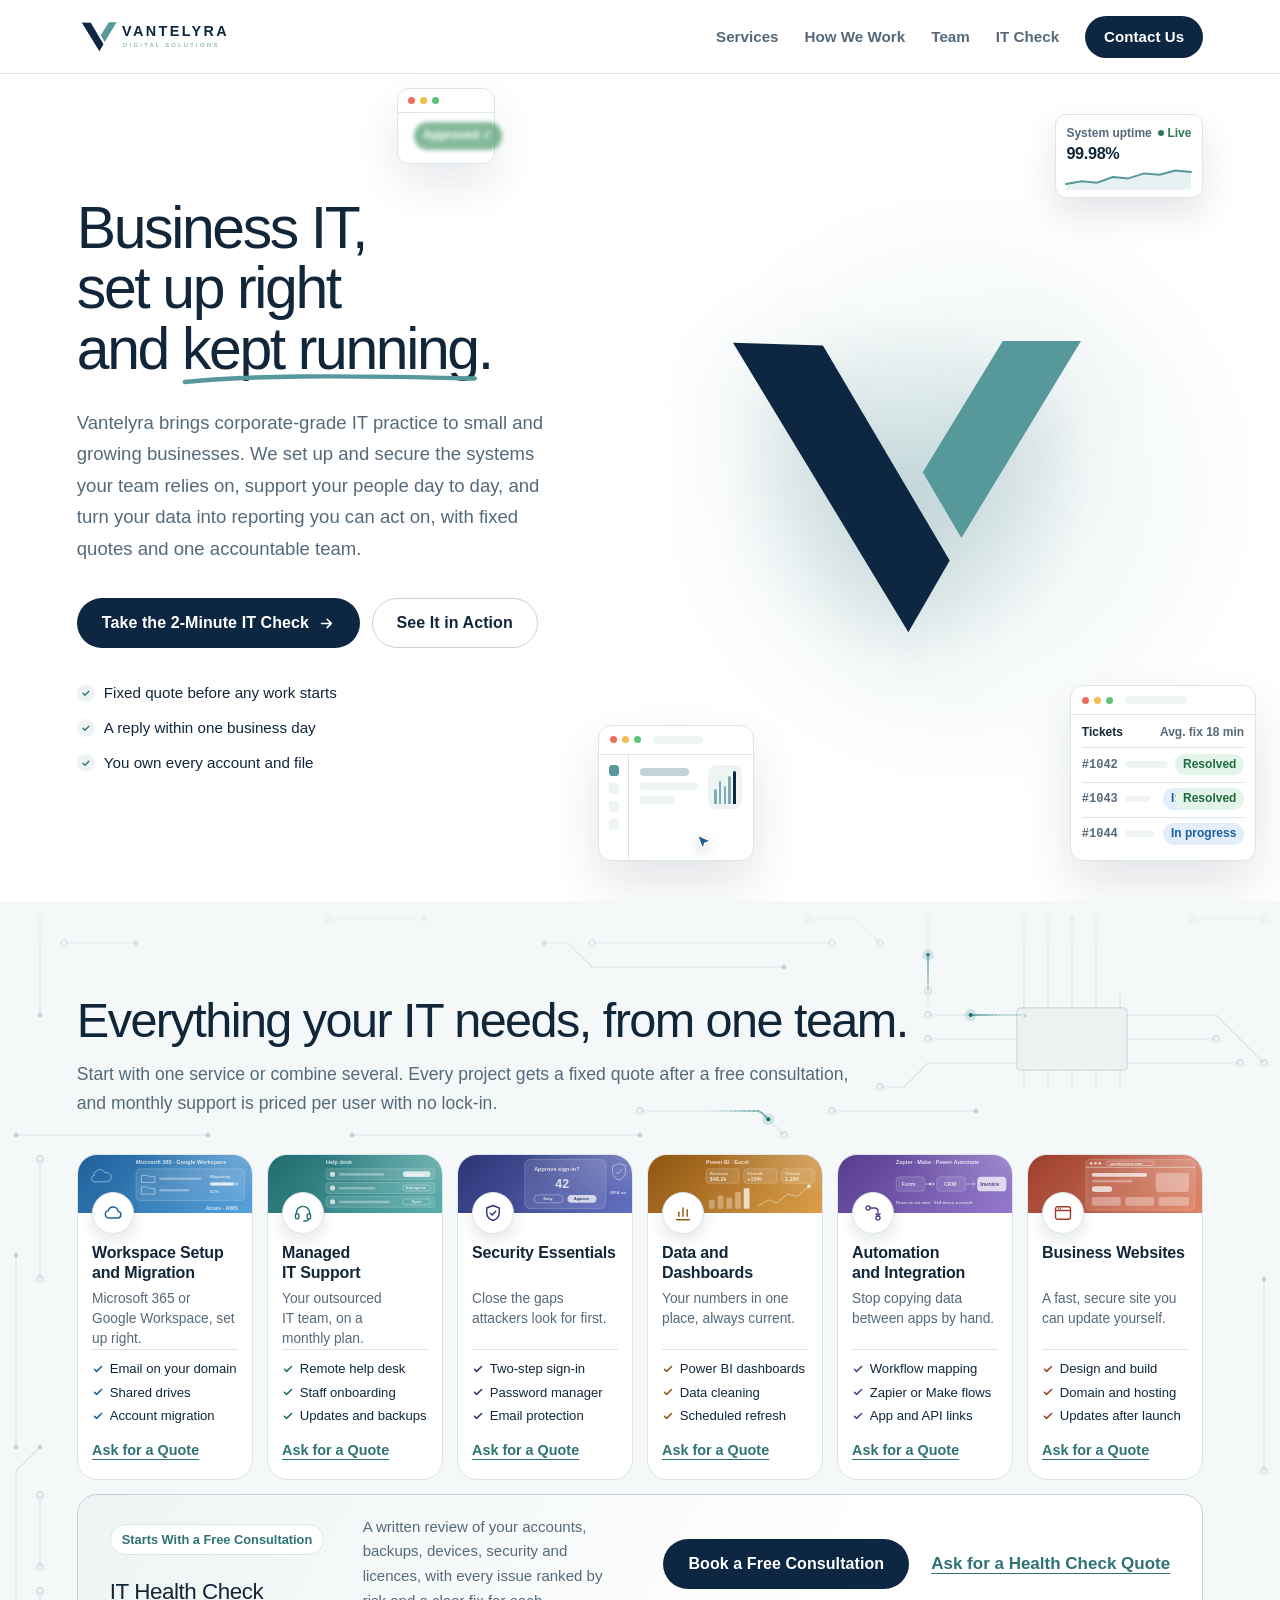
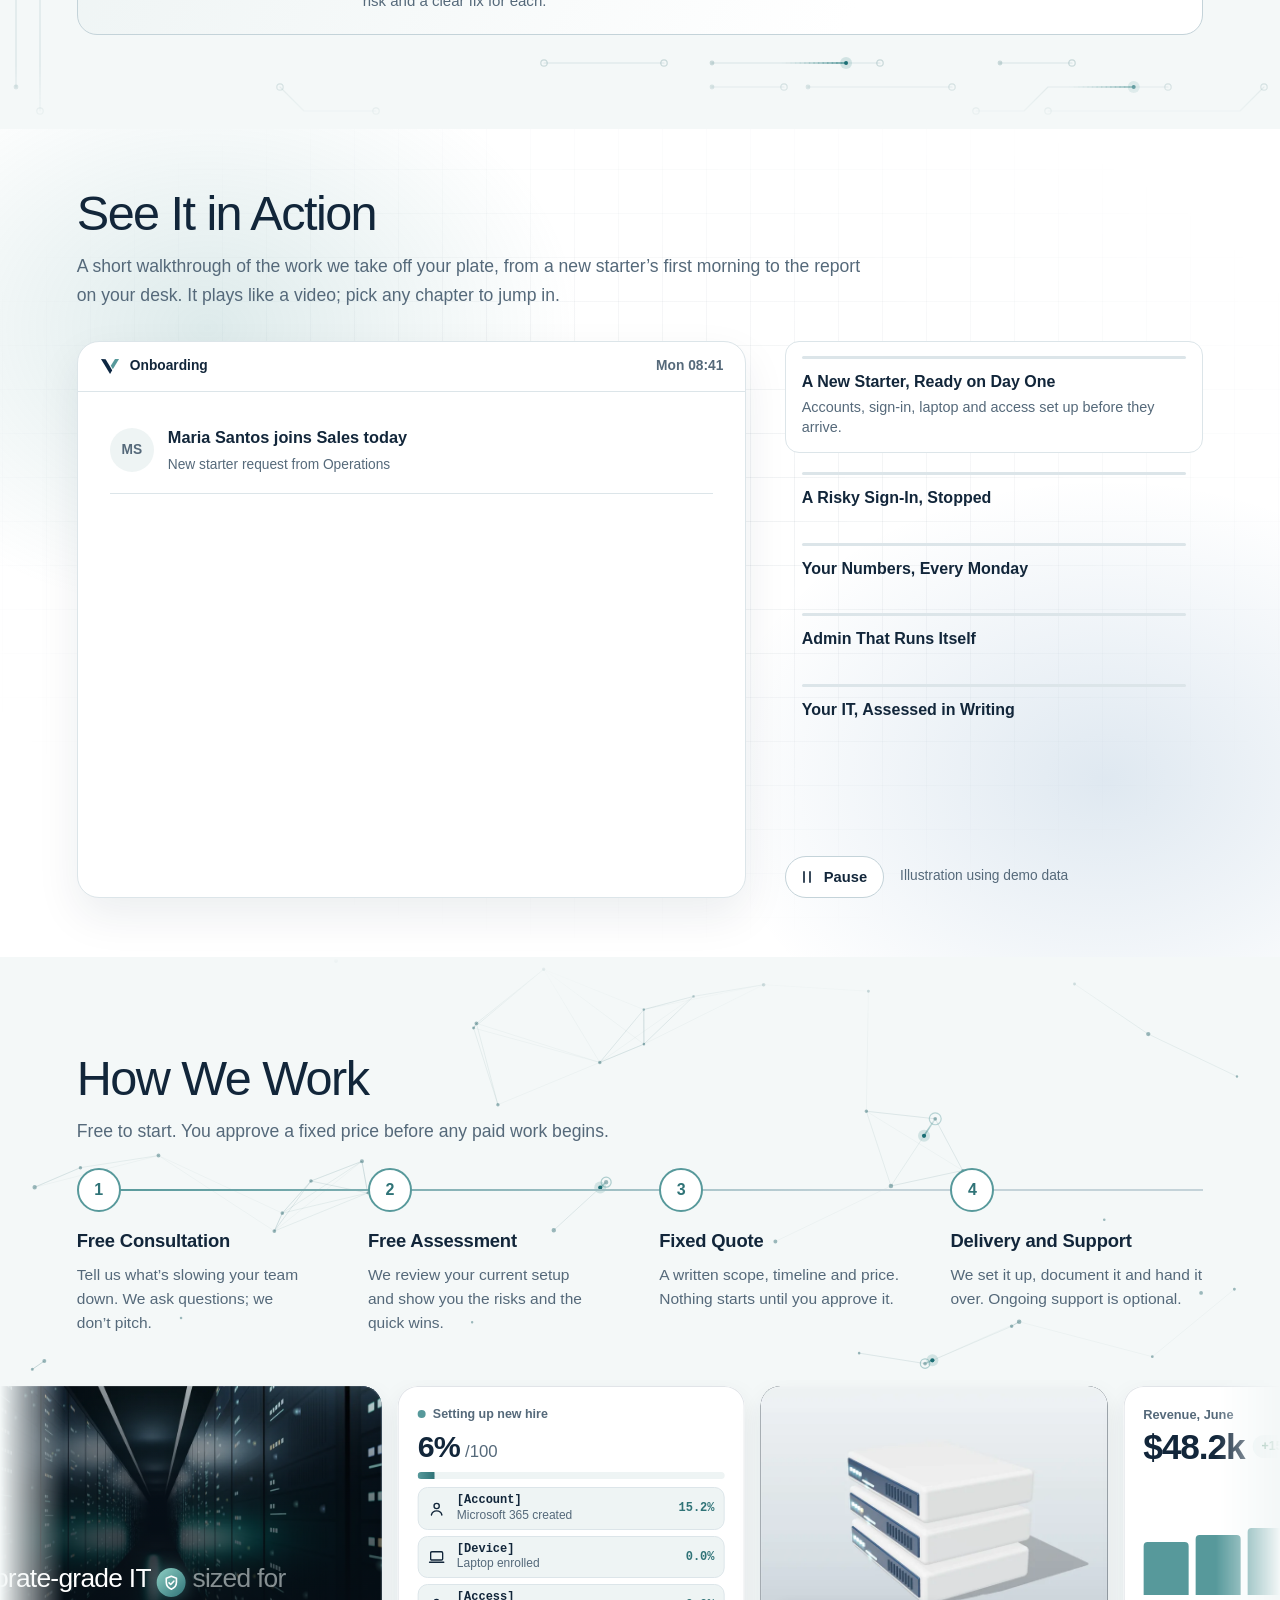
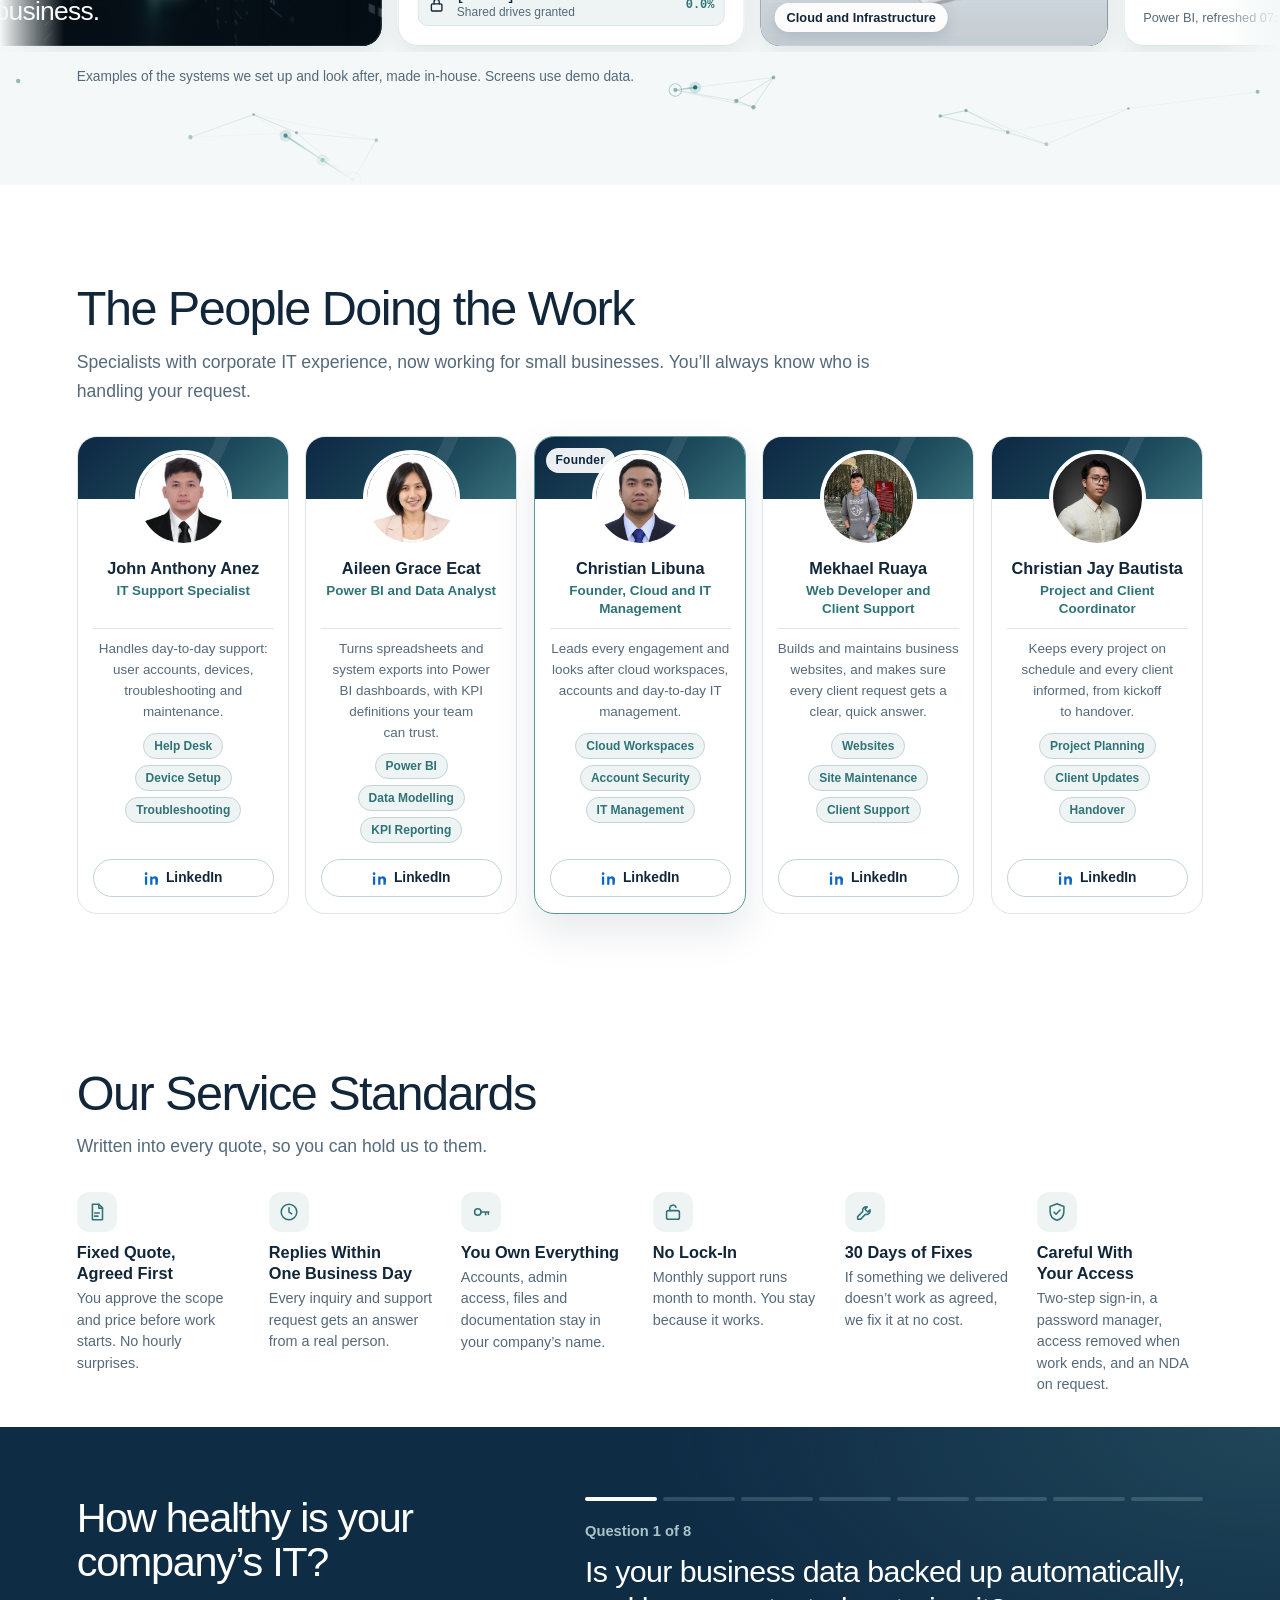
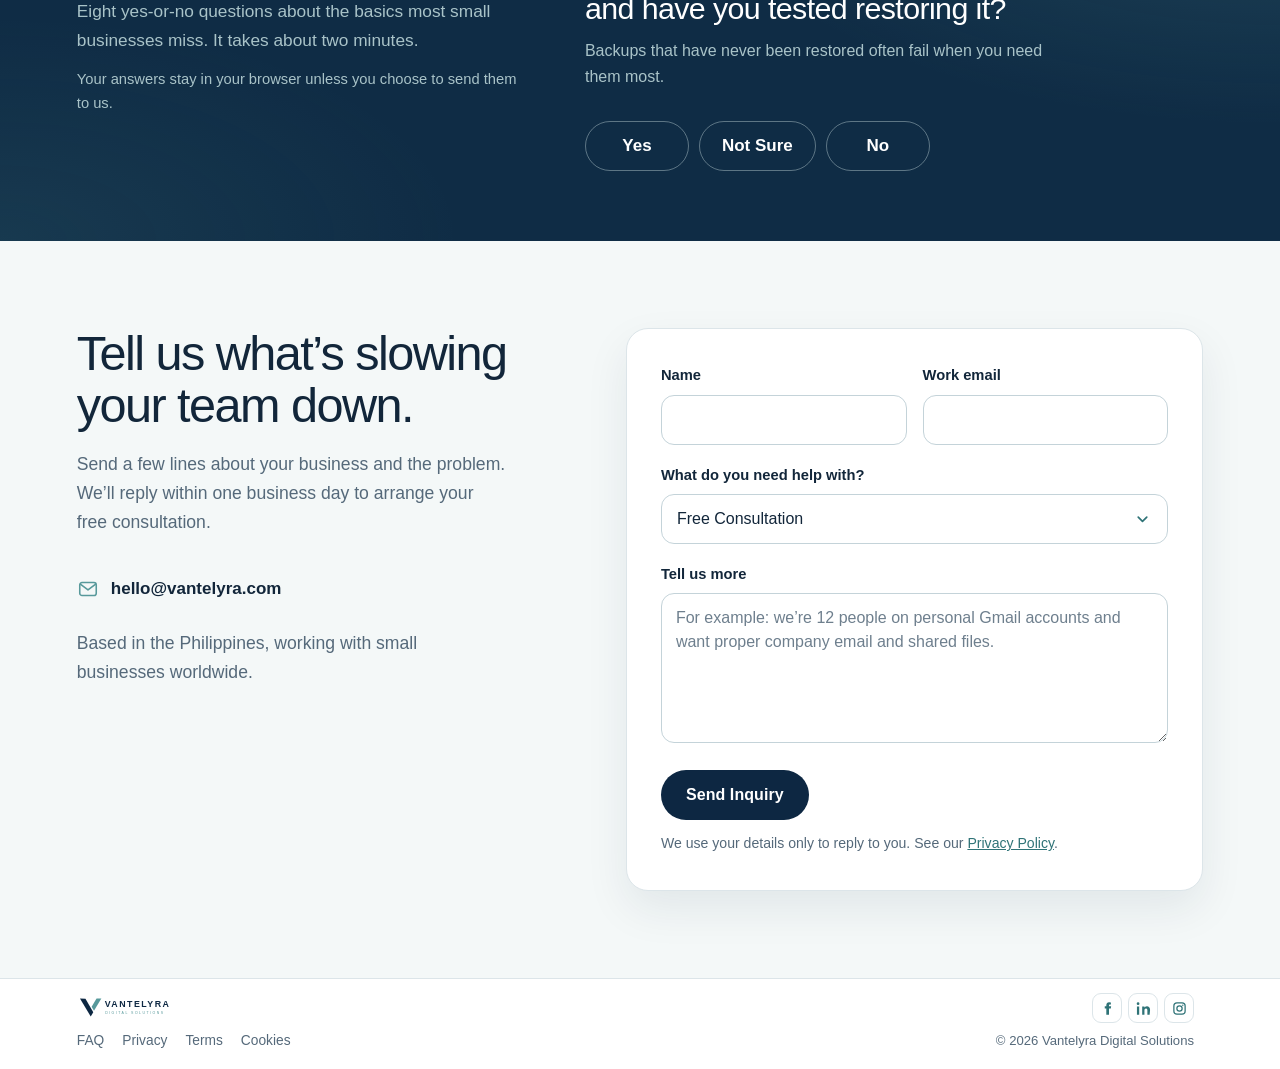
==== commit 0388ca97: "changes: revert to original" ====
--- a/index.html
+++ b/index.html
@@ -1,1995 +1,877 @@
 <!doctype html>
 <html lang="en">
 <head>
-<meta charset="utf-8">
-<meta name="viewport" content="width=device-width, initial-scale=1, viewport-fit=cover">
-<link rel="icon" href="assets/favicon.svg" type="image/svg+xml">
-<meta property="og:type" content="website">
-<meta property="og:title" content="Christian Libuna | Azure Cloud and Infrastructure Engineer">
-<meta property="og:description" content="Azure cloud and infrastructure engineer in Metro Manila. 5+ years with Azure, Citrix virtual desktops, Entra ID and Intune: automation, monitoring and incident leadership.">
-<meta property="og:image" content="https://imkres.github.io/portfolio-christian/assets/og-image.png">
-<meta property="og:image:width" content="1200">
-<meta property="og:image:height" content="630">
-<meta property="og:url" content="https://imkres.github.io/portfolio-christian/">
-<link rel="canonical" href="https://imkres.github.io/portfolio-christian/">
-<meta name="twitter:card" content="summary_large_image">
-<meta name="twitter:image" content="https://imkres.github.io/portfolio-christian/assets/og-image.png">
-<meta name="author" content="Christian Libuna">
-<title>Christian Libuna | Azure Cloud and Infrastructure Engineer</title>
-<meta name="claude:viewport-fit-sides" content="cover">
-<meta name="description" content="Christian Libuna, Cloud and Infrastructure Engineer: Azure, Citrix VDI, Entra ID and Intune. Projects, architecture diagrams, skills and certifications.">
-<link rel="preconnect" href="https://fonts.googleapis.com">
-<link rel="preconnect" href="https://fonts.gstatic.com" crossorigin>
-<link rel="stylesheet" href="https://fonts.googleapis.com/css2?family=IBM+Plex+Sans:wght@500;600;700&family=Geist:wght@400;500;600;700&family=Geist+Mono:wght@400;500&display=swap">
-<style>
-/* Layout: an operations-console shell. A glass rail holds the centred portrait and navigation;
-   views swap in the main pane over a live network canvas. Phones get a top bar and a bottom tab bar.
-   Dark-first: deep night-sky ink, Azure blue for action, signal green for "healthy". */
-:root {
-  --bg: #070b14;
-  --bg-2: #0c1322;
-  --glass: rgba(18, 27, 45, .66);
-  --glass-strong: rgba(20, 30, 50, .88);
-  --line: rgba(148, 178, 230, .14);
-  --line-strong: rgba(148, 178, 230, .28);
-  --ink: #eaf1fb;
-  --body: #b9c6da;
-  --muted: #7f8ea6;
-  --accent: #4ea8ff;
-  --accent-2: #3be2b8;
-  --accent-ink: #04101f;
-  --accent-soft: rgba(78, 168, 255, .14);
-  --ok-soft: rgba(59, 226, 184, .13);
-  --amber: #ffb547;
-  --amber-soft: rgba(255, 181, 71, .14);
-  --red: #ff6b6b;
-  --red-soft: rgba(255, 107, 107, .14);
-  --glow: rgba(78, 168, 255, .35);
-  --node: #0f1a2d;
-  --scrim: rgba(3, 6, 12, .62);
-  --badge-plate: #ffffff;
-  --shadow: 0 20px 50px rgba(0, 0, 0, .45);
-  --display: "IBM Plex Sans", "Segoe UI", system-ui, sans-serif;
-  --sans: Geist, "Segoe UI", system-ui, -apple-system, Arial, sans-serif;
-  --mono: "Geist Mono", ui-monospace, Consolas, "Courier New", monospace;
-  --rail: 272px;
-  color-scheme: dark;
-}
-@media (prefers-color-scheme: light) { :root:not([data-theme="dark"]) {
-  --bg: #eef3fa; --bg-2: #e3ebf6; --glass: rgba(255, 255, 255, .72); --glass-strong: rgba(255, 255, 255, .94);
-  --line: rgba(30, 60, 110, .12); --line-strong: rgba(30, 60, 110, .24); --ink: #0c1830; --body: #33435e; --muted: #61708a;
-  --accent: #0a6ad8; --accent-2: #0b9c7a; --accent-ink: #ffffff; --accent-soft: rgba(10, 106, 216, .1); --ok-soft: rgba(11, 156, 122, .12);
-  --amber: #b86a00; --amber-soft: rgba(184, 106, 0, .1); --red: #c93c3c; --red-soft: rgba(201, 60, 60, .1);
-  --glow: rgba(10, 106, 216, .22); --node: #ffffff; --scrim: rgba(12, 24, 48, .35); --badge-plate: #ffffff; --shadow: 0 20px 50px rgba(20, 40, 80, .12);
-  color-scheme: light;
-} }
-:root[data-theme="light"] {
-  --bg: #eef3fa; --bg-2: #e3ebf6; --glass: rgba(255, 255, 255, .72); --glass-strong: rgba(255, 255, 255, .94);
-  --line: rgba(30, 60, 110, .12); --line-strong: rgba(30, 60, 110, .24); --ink: #0c1830; --body: #33435e; --muted: #61708a;
-  --accent: #0a6ad8; --accent-2: #0b9c7a; --accent-ink: #ffffff; --accent-soft: rgba(10, 106, 216, .1); --ok-soft: rgba(11, 156, 122, .12);
-  --amber: #b86a00; --amber-soft: rgba(184, 106, 0, .1); --red: #c93c3c; --red-soft: rgba(201, 60, 60, .1);
-  --glow: rgba(10, 106, 216, .22); --node: #ffffff; --scrim: rgba(12, 24, 48, .35); --badge-plate: #ffffff; --shadow: 0 20px 50px rgba(20, 40, 80, .12);
-  color-scheme: light;
-}
-
-*, *::before, *::after { box-sizing: border-box; }
-[hidden] { display: none !important; }
-html, body { min-height: 100%; }
-body {
-  margin: 0; background: var(--bg); color: var(--body); font: 400 15.5px/1.6 var(--sans);
-  -webkit-user-select: none; user-select: none; -webkit-touch-callout: none;
-}
-img, svg { display: block; max-width: 100%; }
-img { -webkit-user-drag: none; }
-a { color: inherit; }
-button, input { font: inherit; color: inherit; }
-input, #view-experience, #view-contact { -webkit-user-select: text; user-select: text; -webkit-touch-callout: default; }
-#view-contact .btn { -webkit-user-select: none; user-select: none; }
-h1, h2, h3, h4 { margin: 0; color: var(--ink); text-wrap: balance; }
-p { margin: 0; text-wrap: pretty; }
-ul, ol, dl, dd { margin: 0; padding: 0; }
-:focus-visible { outline: 2px solid var(--accent); outline-offset: 2px; border-radius: 8px; }
-.sr-only { position: absolute; width: 1px; height: 1px; overflow: hidden; clip: rect(0 0 0 0); white-space: nowrap; }
-
-/* ---------- Background ---------- */
-.sky { position: fixed; inset: 0; z-index: 0; pointer-events: none; overflow: hidden; }
-.sky::before {
-  content: ""; position: absolute; inset: -20%;
-  background:
-    radial-gradient(40% 35% at 78% 12%, var(--glow), transparent 70%),
-    radial-gradient(35% 30% at 10% 90%, var(--ok-soft), transparent 70%);
-}
-.sky::after {
-  content: ""; position: absolute; inset: 0;
-  background-image: linear-gradient(var(--line) 1px, transparent 1px), linear-gradient(90deg, var(--line) 1px, transparent 1px);
-  background-size: 56px 56px; opacity: .35;
-  -webkit-mask-image: radial-gradient(70% 60% at 60% 30%, #000, transparent 85%); mask-image: radial-gradient(70% 60% at 60% 30%, #000, transparent 85%);
-}
-.sky canvas { position: absolute; inset: 0; width: 100%; height: 100%; }
-
-/* ---------- Shell ---------- */
-.shell { position: relative; z-index: 1; display: grid; grid-template-columns: var(--rail) minmax(0, 1fr); min-height: 100vh; }
-.rail {
-  position: sticky; top: 0; height: 100vh; overflow-y: auto;
-  display: flex; flex-direction: column; gap: 22px;
-  padding: 30px 18px 18px max(18px, env(safe-area-inset-left, 0px));
-  background: var(--glass); border-right: 1px solid var(--line); backdrop-filter: blur(18px); -webkit-backdrop-filter: blur(18px);
-}
-.me { display: grid; justify-items: center; text-align: center; gap: 10px; }
-.avatar { position: relative; width: 104px; height: 104px; border-radius: 50%; padding: 3px; background: conic-gradient(from 200deg, var(--accent), var(--accent-2), var(--accent)); }
-.avatar img { width: 100%; height: 100%; border-radius: 50%; object-fit: cover; object-position: 50% 30%; border: 3px solid var(--bg); }
-.avatar::after { content: ""; position: absolute; right: 6px; bottom: 6px; width: 14px; height: 14px; border-radius: 50%; background: var(--accent-2); border: 3px solid var(--bg); }
-.me h1 { font: 700 1.3rem/1.15 var(--display); letter-spacing: -.01em; }
-.me p { color: var(--muted); font-size: .86rem; line-height: 1.45; }
-.nav { display: grid; gap: 2px; }
-.nav a { display: flex; align-items: center; gap: 12px; padding: 9px 12px; border-radius: 10px; color: var(--body); text-decoration: none; font-weight: 500; font-size: .93rem; transition: background-color .15s, color .15s; }
-svg .f { fill: currentColor; fill-opacity: .2; stroke: none; }
-.nav a svg, .tabbar a svg { width: 18px; height: 18px; flex: 0 0 auto; fill: none; stroke: currentColor; stroke-width: 1.7; stroke-linecap: round; stroke-linejoin: round; }
-.nav a:hover { background: var(--accent-soft); color: var(--ink); }
-.nav a[aria-current="page"] { background: var(--accent-soft); color: var(--accent); box-shadow: inset 2px 0 0 var(--accent); }
-.nav .count { margin-left: auto; font: 500 .74rem var(--mono); color: var(--muted); }
-.rail-foot { margin-top: auto; display: grid; gap: 10px; }
-.kbd-hint { display: flex; align-items: center; justify-content: space-between; width: 100%; padding: 8px 12px; border: 1px solid var(--line); border-radius: 10px; background: transparent; color: var(--muted); font-size: .86rem; cursor: pointer; }
-.kbd-hint:hover { border-color: var(--line-strong); color: var(--ink); }
-kbd { font: 500 .72rem var(--mono); padding: 2px 6px; border: 1px solid var(--line-strong); border-bottom-width: 2px; border-radius: 5px; color: var(--muted); }
-.rail-row { display: flex; gap: 8px; justify-content: center; }
-.icon-btn { display: inline-grid; place-items: center; width: 38px; height: 38px; border: 1px solid var(--line); border-radius: 10px; background: transparent; color: var(--ink); cursor: pointer; }
-.icon-btn:hover { border-color: var(--accent); color: var(--accent); }
-.icon-btn svg { width: 18px; height: 18px; fill: none; stroke: currentColor; stroke-width: 1.7; stroke-linecap: round; stroke-linejoin: round; }
-.i-sun { display: var(--sun-d, block); }
-.i-moon { display: var(--moon-d, none); }
-@media (prefers-color-scheme: light) { :root:not([data-theme="dark"]) { --sun-d: none; --moon-d: block; } }
-:root[data-theme="light"] { --sun-d: none; --moon-d: block; }
-.topbar, .tabbar { display: none; }
-
-.main { min-width: 0; padding-block: 36px 72px; padding-left: clamp(20px, 4vw, 56px); padding-right: max(16px, clamp(20px, 4vw, 56px), env(safe-area-inset-right, 0px)); }
-.view { max-width: 1440px; margin-inline: auto; animation: rise .45s cubic-bezier(.2, .7, .2, 1) both; }
-@keyframes rise { from { transform: translateY(10px); } to { transform: none; } }
-.view-head { display: grid; gap: 8px; margin-bottom: 26px; }
-.crumb { font: 500 .78rem var(--mono); color: var(--accent-2); letter-spacing: .02em; }
-.view-head h2 { font: 700 clamp(2rem, 4vw, 3rem)/1.08 var(--display); letter-spacing: -.01em; }
-.view-head p { max-width: 64ch; color: var(--muted); }
-
-/* ---------- Shared ---------- */
-.panel { background: var(--glass); border: 1px solid var(--line); border-radius: 18px; backdrop-filter: blur(14px); -webkit-backdrop-filter: blur(14px); }
-.section-label { display: flex; align-items: center; justify-content: space-between; gap: 12px; margin: 40px 0 14px; }
-.section-label h3 { font: 600 .78rem/1 var(--mono); letter-spacing: .14em; text-transform: uppercase; color: var(--muted); }
-.link-btn .la { width: 14px; height: 14px; fill: none; stroke: currentColor; stroke-width: 2; stroke-linecap: round; stroke-linejoin: round; }
-.link-btn { background: none; border: 0; padding: 4px 0; color: var(--accent); font-weight: 600; font-size: .9rem; cursor: pointer; text-decoration: none; }
-.link-btn:hover { text-decoration: underline; text-underline-offset: 3px; }
-.chips { display: flex; flex-wrap: wrap; gap: 6px; }
-.chip { padding: 2px 9px; border-radius: 7px; background: var(--accent-soft); color: var(--body); font: 500 .76rem/1.7 var(--mono); }
-.btn { display: inline-flex; align-items: center; justify-content: center; gap: 8px; min-height: 44px; padding: 0 20px; border-radius: 12px; border: 1px solid transparent; font-weight: 600; font-size: .94rem; text-decoration: none; cursor: pointer; transition: transform .15s, box-shadow .2s, border-color .2s; }
-.btn-primary { background: linear-gradient(135deg, var(--accent), var(--accent-2)); color: var(--accent-ink); box-shadow: 0 8px 26px var(--glow); }
-.btn-primary:hover { transform: translateY(-1px); box-shadow: 0 12px 32px var(--glow); }
-.sic { display: inline-grid; place-items: center; flex: 0 0 auto; }
-.sic svg { width: 1.15em; height: 1.15em; fill: none; stroke: currentColor; stroke-width: 1.8; stroke-linecap: round; stroke-linejoin: round; }
-.sic svg .brand { fill: currentColor; stroke: none; }
-.sic .vmark { width: 1.15em; height: 1em; }
-.section-label h3 { display: inline-flex; align-items: center; gap: 10px; }
-.section-label h3 .sic, .skill-group h4 .sic { width: 26px; height: 26px; border-radius: 8px; background: var(--accent-soft); color: var(--accent); }
-.section-label h3 .sic svg, .skill-group h4 .sic svg { width: 15px; height: 15px; }
-.skill-group h4 { display: flex; align-items: center; gap: 10px; }
-.view-head h2 { display: flex; align-items: center; gap: 14px; }
-.view-head h2 .sic { width: clamp(42px, 4.5vw, 54px); height: clamp(42px, 4.5vw, 54px); border-radius: 16px; background: linear-gradient(135deg, var(--accent), var(--accent-2)); color: var(--accent-ink); box-shadow: 0 10px 26px var(--glow), inset 0 1px 0 rgba(255, 255, 255, .35); }
-.view-head h2 .sic svg { width: 55%; height: 55%; }
-.view-head h2 .sic svg .f { fill-opacity: .3; }
-.btn .sic svg { width: 17px; height: 17px; }
-.edu h4 { display: flex; align-items: center; gap: 10px; }
-.edu h4 .sic { width: 30px; height: 30px; border-radius: 9px; background: var(--amber-soft); color: var(--amber); }
-.training li strong { display: inline-flex; align-items: center; gap: 10px; }
-.training li .sic { color: var(--accent); }
-.ptag { display: inline-flex; align-items: center; gap: 8px; }
-.ptag .sic { width: 24px; height: 24px; border-radius: 7px; background: var(--accent-soft); color: var(--accent); }
-.ptag .sic svg { width: 14px; height: 14px; }
-.btn-brand { color: #fff; border-color: transparent; }
-.btn-brand:hover { color: #fff; filter: brightness(1.1); transform: translateY(-1px); }
-.btn-linkedin { background: #0a66c2; box-shadow: 0 8px 22px rgba(10, 102, 194, .35); }
-.btn-vantelyra { background: #0d2742; box-shadow: 0 8px 22px rgba(13, 39, 66, .35); border-color: rgba(87, 153, 155, .45); }
-.btn-ghost { background: var(--glass); border-color: var(--line-strong); color: var(--ink); }
-.btn-ghost:hover { border-color: var(--accent); color: var(--accent); }
-.btn svg { width: 16px; height: 16px; fill: none; stroke: currentColor; stroke-width: 2; stroke-linecap: round; stroke-linejoin: round; }
-.filter { padding: 6px 14px; border-radius: 999px; border: 1px solid var(--line-strong); background: var(--glass); color: var(--body); font-size: .86rem; font-weight: 500; cursor: pointer; }
-.filter:hover { border-color: var(--accent); color: var(--accent); }
-.filter[aria-pressed="true"] { background: var(--accent); border-color: var(--accent); color: var(--accent-ink); }
-.toolbar { display: flex; flex-wrap: wrap; gap: 8px; margin-bottom: 18px; }
-
-/* ---------- Hero ---------- */
-.hero > * { min-width: 0; }
-.hero { display: grid; grid-template-columns: minmax(0, 1.1fr) minmax(0, .9fr); gap: clamp(24px, 3vw, 56px); align-items: center; min-height: min(640px, 72vh); }
-.hero-tag { display: inline-flex; align-items: center; gap: 8px; width: fit-content; padding: 5px 12px; border: 1px solid var(--line-strong); border-radius: 999px; background: var(--glass); font: 500 .8rem var(--mono); color: var(--body); }
-.hero-tag i { width: 8px; height: 8px; border-radius: 50%; background: var(--accent-2); box-shadow: 0 0 0 0 var(--accent-2); animation: ping 2s infinite; }
-@keyframes ping { 70% { box-shadow: 0 0 0 8px transparent; } 100% { box-shadow: 0 0 0 0 transparent; } }
-.hero h2 { margin-top: 18px; font: 700 clamp(2.4rem, 4.4vw, 5.2rem)/1.06 var(--display); letter-spacing: -.015em; }
-.hero h2 .grad { background: linear-gradient(100deg, var(--accent), var(--accent-2)); -webkit-background-clip: text; background-clip: text; color: transparent; }
-.hero-lead { margin-top: 20px; max-width: 58ch; font-size: clamp(1.05rem, .9rem + .3vw, 1.2rem); }
-.term { margin-top: 22px; display: flex; align-items: center; gap: 10px; width: min(100%, 560px); padding: 12px 14px; border-radius: 12px; background: var(--glass-strong); border: 1px solid var(--line); font: 400 .84rem var(--mono); color: var(--ink); overflow: hidden; white-space: nowrap; }
-.term .ps { color: var(--accent-2); flex: 0 0 auto; }
-.term .cmd { overflow: hidden; text-overflow: ellipsis; }
-.term .caret { flex: 0 0 auto; width: 8px; height: 16px; background: var(--amber); animation: blink 1s steps(1) infinite; }
-@keyframes blink { 50% { opacity: 0; } }
-.hero-actions { display: flex; flex-wrap: wrap; gap: 10px; margin-top: 24px; }
-
-.portrait { display: grid; justify-items: center; gap: 14px; text-align: center; }
-.globe { position: relative; width: min(100%, 520px); aspect-ratio: 1; touch-action: pan-y; cursor: grab; }
-.globe:active { cursor: grabbing; }
-.globe::before { content: ""; position: absolute; inset: 12%; border-radius: 50%; background: radial-gradient(circle at 50% 50%, var(--glow), transparent 70%); filter: blur(30px); }
-.globe canvas { position: relative; width: 100%; height: 100%; }
-.globe-tag { position: absolute; left: 50%; bottom: 4%; transform: translateX(-50%); display: inline-flex; align-items: center; gap: 8px; white-space: nowrap; padding: 6px 14px; border-radius: 999px; background: var(--glass-strong); border: 1px solid var(--line-strong); font: 500 .78rem var(--mono); color: var(--ink); box-shadow: var(--shadow); backdrop-filter: blur(10px); }
-.globe-tag i { width: 8px; height: 8px; border-radius: 50%; background: var(--amber); box-shadow: 0 0 0 0 var(--amber); animation: ping 2s infinite; }
-.stack-chips { display: flex; flex-wrap: wrap; justify-content: center; gap: 8px; max-width: 360px; margin-top: 10px; list-style: none; }
-.stack-chips li { padding: 5px 12px; border-radius: 999px; background: var(--glass); border: 1px solid var(--line-strong); font: 500 .78rem var(--mono); color: var(--ink); }
-.stack-chips li.hl { border-color: var(--amber); color: var(--amber); }
-
-.stats { display: grid; grid-template-columns: repeat(4, minmax(0, 1fr)); margin-top: 18px; overflow: hidden; }
-.stat { padding: 20px 22px; display: grid; gap: 4px; }
-.stat + .stat { border-left: 1px solid var(--line); }
-.stat strong { font: 800 2rem/1 var(--display); color: var(--ink); font-variant-numeric: tabular-nums; letter-spacing: -.02em; }
-.stat span { color: var(--muted); font-size: .84rem; line-height: 1.35; }
-.stat strong::after { content: ""; display: block; width: 26px; height: 3px; margin-top: 10px; border-radius: 3px; background: var(--amber); }
-
-.cap-grid { display: grid; grid-template-columns: repeat(4, minmax(0, 1fr)); gap: 12px; }
-.cap { padding: 18px; display: grid; gap: 8px; align-content: start; transition: border-color .2s, transform .2s; }
-.cap:hover { border-color: var(--line-strong); transform: translateY(-3px); }
-.cap .ic { display: grid; place-items: center; width: 46px; height: 46px; border-radius: 14px; background: linear-gradient(135deg, var(--accent), var(--accent-2)); color: var(--accent-ink); box-shadow: 0 10px 24px var(--glow), inset 0 1px 0 rgba(255, 255, 255, .35); }
-.cap .ic svg .f { fill-opacity: .3; }
-.cap .ic svg { width: 22px; height: 22px; fill: none; stroke: currentColor; stroke-width: 1.8; stroke-linecap: round; stroke-linejoin: round; }
-.cap h4 { font: 700 1.05rem/1.25 var(--display); }
-.cap p { color: var(--muted); font-size: .88rem; }
-
-/* ---------- Diagrams ---------- */
-.diagram-tabs { display: flex; flex-wrap: wrap; gap: 8px; margin-bottom: 14px; }
-.diagram-card { padding: 18px; }
-.diagram-head { display: flex; flex-wrap: wrap; justify-content: space-between; align-items: baseline; gap: 6px 20px; margin-bottom: 12px; }
-.diagram-head h3 { font: 700 1.3rem var(--display); }
-.diagram-head p { color: var(--muted); font-size: .9rem; max-width: 60ch; }
-.diagram-scroll { max-width: 1180px; margin-inline: auto; overflow-x: auto; border-radius: 12px; }
-.diagram { width: 100%; min-width: 640px; height: auto; }
-.diagram .region { fill: var(--accent-soft); stroke: var(--line-strong); stroke-dasharray: 5 5; }
-.diagram .region-label { fill: var(--accent); font: 500 11px var(--mono); letter-spacing: .06em; }
-.diagram .edge { fill: none; stroke: var(--line-strong); stroke-width: 1.6; }
-.diagram .edge.flow { stroke: var(--accent); stroke-opacity: .55; stroke-dasharray: 4 6; animation: dash 1.2s linear infinite; }
-.diagram .edge.loop { stroke: var(--amber); stroke-opacity: .8; stroke-dasharray: 4 6; animation: dash 1.6s linear infinite; }
-@keyframes dash { to { stroke-dashoffset: -20; } }
-.diagram .packet { fill: var(--accent-2); }
-.diagram .packet.loop { fill: var(--amber); }
-.diagram .ah-flow { fill: var(--accent); }
-.diagram .ah-loop { fill: var(--amber); }
-.diagram .ah-dep { fill: var(--line-strong); }
-.diagram .node.hot rect { stroke: var(--red); stroke-width: 1.8; }
-.diagram .node.hot .dot { fill: var(--red); }
-.diagram .node rect { fill: var(--node); stroke: var(--line-strong); stroke-width: 1.2; }
-.diagram .node.key rect { stroke: var(--accent); stroke-width: 1.6; }
-.diagram .node .t { fill: var(--ink); font: 600 13px var(--sans); }
-.diagram .node .s { fill: var(--muted); font: 400 10px var(--mono); }
-.diagram .node .dot { fill: var(--accent); }
-.diagram .node.key .dot { fill: var(--accent-2); }
-.diagram .node { cursor: pointer; transition: opacity .2s; outline: none; }
-.diagram, .diagram *, .diagram-scroll, [data-diagram-card] { outline: none !important; -webkit-tap-highlight-color: transparent; }
-.diagram .node:focus-visible rect { stroke: var(--accent); stroke-width: 2.4; }
-.diagram .nic { fill: none; stroke: var(--accent); stroke-width: 2; stroke-linecap: round; stroke-linejoin: round; }
-.diagram .node.key .nic { stroke: var(--accent-2); }
-.diagram .node.hot .nic { stroke: var(--red); }
-.diagram.focusing .node:not(.lit), .diagram.focusing .edge:not(.lit) { opacity: .25; }
-.legend { display: flex; flex-wrap: wrap; gap: 6px 18px; margin-top: 12px; color: var(--muted); font-size: .8rem; }
-.legend span { display: inline-flex; align-items: center; gap: 8px; }
-.legend i { width: 22px; height: 0; border-top: 2px dashed var(--accent); }
-.legend i.l2 { border-color: var(--amber); }
-.legend i.l4 { width: 12px; height: 12px; border: 2px solid var(--red); border-radius: 4px; }
-.legend i.l3 { border-top-style: solid; border-color: var(--line-strong); }
-.diagram-notes { display: grid; grid-template-columns: repeat(3, minmax(0, 1fr)); gap: 12px; margin-top: 14px; }
-.diagram-notes div { padding: 12px 14px; border-radius: 12px; background: var(--accent-soft); font-size: .86rem; }
-.diagram-notes b { display: block; color: var(--ink); font-weight: 600; margin-bottom: 2px; }
-
-/* ---------- Projects ---------- */
-.project-grid { display: grid; grid-template-columns: repeat(2, minmax(0, 1fr)); gap: 14px; align-items: start; }
-.feature-grid { display: grid; grid-template-columns: repeat(3, minmax(0, 1fr)); gap: 14px; align-items: start; }
-.project {
-  position: relative; display: block; overflow: hidden; align-self: start;
-  background: var(--glass); border: 1px solid var(--line); border-radius: 18px; backdrop-filter: blur(14px);
-  transition: border-color .2s, transform .2s, box-shadow .2s;
-}
-.project > summary { list-style: none; display: grid; grid-template-rows: auto auto 1fr auto; gap: 10px; padding: 20px; cursor: pointer; }
-.project > summary::-webkit-details-marker { display: none; }
-.project[open] { border-color: var(--line-strong); box-shadow: var(--shadow); }
-.project .pchev { width: 16px; height: 16px; fill: none; stroke: currentColor; stroke-width: 2; stroke-linecap: round; stroke-linejoin: round; transition: transform .2s; }
-.project[open] .pchev { transform: rotate(180deg); }
-.open-hint { display: inline-flex; align-items: center; gap: 4px; }
-.project-body { position: relative; display: grid; gap: 6px; padding: 0 20px 20px; border-top: 1px solid var(--line); padding-top: 16px; animation: rise .3s ease both; }
-.project-body > * { margin: 0; }
-.project-body h5 { margin-top: 10px !important; font: 600 .72rem var(--mono); letter-spacing: .08em; text-transform: uppercase; color: var(--accent); }
-.project-body p, .project-body li { color: var(--body); font-size: .9rem; }
-.project-body ul { padding-left: 18px; display: grid; gap: 4px; }
-.project-body li::marker { color: var(--accent-2); }
-.project-body .results, .project-body .chips { display: flex; flex-wrap: wrap; gap: 6px; }
-.project-links { display: flex; flex-wrap: wrap; gap: 8px; margin-top: 8px; }
-.project::before { content: ""; position: absolute; inset: 0; background: radial-gradient(60% 50% at var(--mx, 80%) var(--my, 0%), var(--accent-soft), transparent 70%); opacity: 0; transition: opacity .25s; pointer-events: none; }
-.project:not([open]):hover { border-color: var(--line-strong); transform: translateY(-3px); box-shadow: var(--shadow); }
-.project:hover::before { opacity: 1; }
-.project-top { display: flex; justify-content: space-between; gap: 10px; color: var(--muted); font: 500 .74rem var(--mono); letter-spacing: .04em; text-transform: uppercase; }
-.project h4 { font: 700 1.15rem/1.25 var(--display); }
-.project p { color: var(--muted); font-size: .92rem; }
-.metric { display: inline-flex; align-items: baseline; gap: 6px; width: fit-content; padding: 4px 10px; border-radius: 9px; background: var(--amber-soft); color: var(--amber); font-size: .8rem; font-weight: 600; }
-.metric b { font: 800 1.05rem var(--display); }
-@media (min-width: 641px) {
-  .project > summary h4 { display: -webkit-box; -webkit-box-orient: vertical; -webkit-line-clamp: 2; overflow: hidden; min-height: 2.5em; }
-  .project > summary > p { display: -webkit-box; -webkit-box-orient: vertical; -webkit-line-clamp: 3; overflow: hidden; line-height: 1.55; min-height: 4.65em; }
-}
-.project-foot { min-height: 36px; }
-.project-foot { display: flex; justify-content: space-between; align-items: center; gap: 10px; flex-wrap: wrap; }
-.open-hint { color: var(--accent); font-size: .84rem; font-weight: 600; white-space: nowrap; }
-
-.scrim { position: fixed; inset: 0; z-index: 60; background: var(--scrim); opacity: 0; pointer-events: none; transition: opacity .2s; backdrop-filter: blur(3px); }
-.scrim.is-open { opacity: 1; pointer-events: auto; }
-.drawer {
-  position: fixed; z-index: 61; top: 0; right: 0; bottom: 0; width: min(580px, 100%); overflow-y: auto;
-  background: var(--glass-strong); border-left: 1px solid var(--line-strong); box-shadow: var(--shadow); backdrop-filter: blur(20px);
-  padding: calc(24px + env(safe-area-inset-top, 0px)) max(24px, env(safe-area-inset-right, 0px)) calc(32px + env(safe-area-inset-bottom, 0px)) 28px;
-  transform: translateX(100%); transition: transform .28s cubic-bezier(.2, .7, .2, 1); visibility: hidden;
-}
-.drawer.is-open { transform: none; visibility: visible; }
-.drawer-head { display: flex; justify-content: space-between; align-items: flex-start; gap: 16px; }
-.drawer h3 { font: 700 1.7rem/1.15 var(--display); letter-spacing: -.01em; }
-.drawer .meta { margin-top: 6px; color: var(--muted); font: 500 .8rem var(--mono); }
-.drawer h4 { margin: 24px 0 8px; font: 500 .74rem var(--mono); letter-spacing: .14em; text-transform: uppercase; color: var(--muted); }
-.drawer ul { padding-left: 18px; display: grid; gap: 6px; }
-.drawer li::marker { color: var(--accent-2); }
-.drawer .results { display: flex; flex-wrap: wrap; gap: 8px; }
-
-/* ---------- Experience ---------- */
-.timeline { display: grid; gap: 12px; position: relative; }
-.job { overflow: hidden; }
-.job summary { list-style: none; display: grid; grid-template-columns: 50px minmax(0, 1fr) auto; gap: 16px; align-items: center; padding: 18px 20px; cursor: pointer; }
-.job summary::-webkit-details-marker { display: none; }
-.logo { display: block; width: 50px; height: 50px; aspect-ratio: 1; border-radius: 14px; overflow: hidden; background: #fff; box-shadow: 0 0 0 1px var(--line-strong); }
-.logo img { width: 100%; height: 100%; object-fit: cover; }
-.job-title h4 { font: 700 1.08rem/1.3 var(--display); }
-.job-title p { color: var(--muted); font-size: .88rem; }
-.job-when { text-align: right; font-size: .84rem; color: var(--muted); white-space: nowrap; }
-.job-when b { color: var(--ink); font-weight: 500; }
-.when-row { display: flex; align-items: center; justify-content: flex-end; gap: 10px; }
-.chev { width: 18px; height: 18px; fill: none; stroke: var(--muted); stroke-width: 2; transition: transform .2s; }
-.job[open] .chev { transform: rotate(180deg); }
-.job-body { padding: 0 20px 20px 86px; display: grid; gap: 14px; }
-.job-body ul { padding-left: 18px; display: grid; gap: 5px; font-size: .9rem; }
-.job-about { color: var(--body); font-size: .98rem; max-width: 80ch; }
-.job-wins { display: flex; flex-wrap: wrap; gap: 10px; }
-.job-wins span { display: inline-flex; align-items: baseline; gap: 8px; padding: 6px 12px; border-radius: 10px; background: var(--amber-soft); color: var(--body); font-size: .84rem; }
-.job-wins b { font: 800 1rem var(--display); color: var(--amber); }
-.job-groups { display: grid; grid-template-columns: repeat(auto-fill, minmax(min(100%, 320px), 1fr)); gap: 12px; }
-.job-group { padding: 14px 16px; border-radius: 14px; background: var(--glass); border: 1px solid var(--line); }
-.job-group h5 { margin-bottom: 8px; font: 600 .74rem var(--mono); letter-spacing: .08em; text-transform: uppercase; color: var(--accent); }
-.job-body li::marker { color: var(--accent-2); }
-.current { padding: 2px 8px; border-radius: 999px; background: var(--ok-soft); color: var(--accent-2); font-size: .72rem; font-weight: 600; }
-.edu-grid { display: grid; grid-template-columns: repeat(2, minmax(0, 1fr)); gap: 12px; }
-.edu { padding: 18px 20px; display: grid; gap: 2px; }
-.edu h4 { font: 700 1rem var(--display); }
-.edu p { color: var(--muted); font-size: .9rem; }
-
-/* ---------- Skills ---------- */
-.skills-layout { display: grid; grid-template-columns: minmax(0, 1.3fr) minmax(0, 1fr); gap: 14px; align-items: start; }
-.skill-groups { display: grid; gap: 18px; padding: 22px; }
-.skill-group h4 { margin-bottom: 8px; font: 500 .74rem var(--mono); letter-spacing: .12em; text-transform: uppercase; color: var(--muted); }
-.skill { padding: 5px 11px; border-radius: 9px; border: 1px solid var(--line-strong); background: transparent; color: var(--body); font: 500 .8rem/1.5 var(--mono); cursor: pointer; transition: all .15s; }
-.skill:hover { border-color: var(--accent); color: var(--accent); }
-.skill[aria-pressed="true"] { background: var(--accent); border-color: var(--accent); color: var(--accent-ink); box-shadow: 0 6px 20px var(--glow); }
-.skill.new { border-color: var(--accent-2); }
-.skill.certd { position: relative; }
-.skill.certd::after { content: ""; position: absolute; top: -3px; right: -3px; width: 8px; height: 8px; border-radius: 50%; background: var(--amber); box-shadow: 0 0 0 2px var(--bg); }
-.backed { display: grid; gap: 8px; }
-.backed a { display: flex; align-items: center; gap: 10px; padding: 6px 10px 6px 6px; border-radius: 12px; border: 1px solid var(--line); color: var(--body); text-decoration: none; font-size: .84rem; }
-.backed a:hover { border-color: var(--amber); }
-.backed img { width: 34px; height: 34px; object-fit: contain; flex: 0 0 auto; }
-.skills-key { display: flex; align-items: center; gap: 8px; font-size: .8rem; color: var(--muted); }
-.skills-key i { width: 8px; height: 8px; border-radius: 50%; background: var(--amber); }
-.skill-detail { position: sticky; top: 24px; padding: 22px; display: grid; gap: 12px; }
-.skill-detail h4 { font: 700 1.5rem var(--display); letter-spacing: -.01em; }
-.skill-detail p { color: var(--muted); font-size: .92rem; }
-.used-in { display: grid; gap: 8px; }
-.used-in button, .used-in div { display: grid; gap: 2px; width: 100%; text-align: left; padding: 10px 12px; border-radius: 12px; border: 1px solid var(--line); background: transparent; cursor: pointer; }
-.used-in div { cursor: default; }
-.used-in button:hover { border-color: var(--accent); }
-.used-in strong { color: var(--ink); font-weight: 600; font-size: .92rem; }
-.used-in span { color: var(--muted); font-size: .8rem; }
-
-
-/* ---------- Interactive labs ---------- */
-.lab { display: grid; }
-.lab[hidden] { display: none; }
-.lab-head { display: flex; gap: 14px; align-items: flex-start; }
-.lab-head h4 { font: 700 1.15rem/1.25 var(--display); color: var(--ink); }
-.lab-head p { color: var(--muted); font-size: .9rem; margin-top: 4px; }
-.lab-ic .sic { width: 40px; height: 40px; border-radius: 12px; background: linear-gradient(135deg, var(--accent), var(--accent-2)); color: var(--accent-ink); }
-.lab-ic .sic svg { width: 22px; height: 22px; }
-.lab-ic .sic svg .f { fill-opacity: .3; }
-.lab-grid { display: grid; grid-template-columns: minmax(220px, 300px) minmax(0, 1fr); gap: 22px; align-items: start; }
-.lab-controls { display: grid; gap: 14px; }
-.lab-controls label { display: grid; gap: 6px; font-size: .84rem; color: var(--body); }
-.lab-controls label > span { display: flex; justify-content: space-between; gap: 8px; }
-.lab-controls b { font: 600 .82rem var(--mono); color: var(--amber); }
-.lab input[type=range] { -webkit-appearance: none; appearance: none; width: 100%; height: 6px; border-radius: 99px; background: var(--line-strong); outline: none; -webkit-user-select: none; user-select: none; }
-.lab input[type=range]::-webkit-slider-thumb { -webkit-appearance: none; width: 18px; height: 18px; border-radius: 50%; background: var(--accent); border: 3px solid var(--bg); box-shadow: 0 0 0 1px var(--accent); cursor: pointer; }
-.lab input[type=range]::-moz-range-thumb { width: 14px; height: 14px; border-radius: 50%; background: var(--accent); border: 3px solid var(--bg); cursor: pointer; }
-.lab input[type=range]:focus-visible { box-shadow: 0 0 0 3px var(--accent-soft); }
-.seg { display: flex; flex-wrap: wrap; gap: 6px; }
-.seg .seg-label { width: 100%; font-size: .84rem; color: var(--body); }
-.seg button { padding: 5px 11px; border-radius: 999px; border: 1px solid var(--line-strong); background: transparent; color: var(--body); font: 500 .8rem var(--sans); cursor: pointer; }
-.seg button:hover { border-color: var(--accent); color: var(--accent); }
-.seg button[aria-pressed="true"] { background: var(--accent); border-color: var(--accent); color: var(--accent-ink); }
-.lab-out { display: grid; gap: 10px; min-width: 0; }
-.lab-chart { width: 100%; height: auto; display: block; border-radius: 12px; background: var(--accent-soft); }
-.lab-chart text { font: 500 10px var(--mono); fill: var(--muted); }
-.lab-legend { display: flex; flex-wrap: wrap; gap: 6px 16px; font-size: .78rem; color: var(--muted); }
-.lab-legend i { display: inline-block; width: 14px; height: 4px; border-radius: 2px; margin-right: 6px; vertical-align: middle; }
-.lg-always { background: var(--muted); }
-.lg-auto { background: var(--accent); }
-.lg-users { background: var(--accent-2); }
-.lg-thr { background: var(--amber); }
-.lg-fire { background: var(--red); }
-.lg-inc { background: var(--amber-soft); outline: 1px dashed var(--amber); }
-.lab-stats { display: grid; grid-template-columns: repeat(3, minmax(0, 1fr)); gap: 10px; }
-.lab-stats div { padding: 10px 12px; border-radius: 12px; border: 1px solid var(--line); display: grid; gap: 2px; }
-.lab-stats span { font-size: .76rem; color: var(--muted); }
-.lab-stats b { font: 700 1.2rem var(--display); color: var(--ink); }
-.lab-stats small { font-size: .74rem; color: var(--muted); }
-.lab-stats .hl { border-color: var(--amber); background: var(--amber-soft); }
-.lab-stats .hl b { color: var(--amber); }
-.lab-note { font-size: .78rem; color: var(--muted); }
-.lab-verdict { display: flex; flex-wrap: wrap; gap: 8px; }
-.lab-verdict span { padding: 4px 11px; border-radius: 999px; font: 600 .8rem var(--sans); }
-.lab-verdict .good { background: var(--ok-soft); color: var(--accent-2); }
-.lab-verdict .bad { background: var(--red-soft); color: var(--red); }
-.lab-verdict .warn { background: var(--amber-soft); color: var(--amber); }
-.kql { margin: 0; padding: 14px 16px; border-radius: 12px; background: var(--accent-soft); border: 1px solid var(--line); overflow-x: auto; font: 500 .8rem/1.6 var(--mono); color: var(--body); }
-.kql .k { color: var(--accent); }
-.kql .n { color: var(--amber); }
-.kql .s { color: var(--accent-2); }
-.kql .c { color: var(--muted); }
-@media (max-width: 860px) { .lab-grid { grid-template-columns: 1fr; } }
-@media (max-width: 480px) { .lab-chart text { font-size: 15px; } .lab-stats b { font-size: 1rem; } .lab-stats div { padding: 8px; } }
-
-
-/* ---------- Lab modal ---------- */
-.lab-modal { position: fixed; inset: 0; z-index: 80; display: grid; place-items: center; padding: 24px; }
-.lab-modal[hidden] { display: none; }
-.lab-backdrop { position: absolute; inset: 0; background: var(--scrim); backdrop-filter: blur(6px); -webkit-backdrop-filter: blur(6px); animation: fade .2s ease both; }
-.lab-dialog { position: relative; width: min(1000px, 100%); max-height: calc(100dvh - 48px); overflow: auto; overscroll-behavior: contain; background: var(--bg); border: 1px solid var(--line); border-radius: 22px; box-shadow: var(--shadow); animation: rise .25s ease both; outline: none; }
-.lab-close { position: absolute; top: 14px; right: 14px; z-index: 2; }
-@keyframes fade { from { opacity: 0; } }
-.lab-modal .lab { padding: 28px 30px 30px; gap: 20px; }
-.lab-modal .lab-head { padding-right: 44px; }
-.lab-modal .lab-ic .sic { background: var(--accent-soft); color: var(--accent); box-shadow: none; }
-.lab-modal .lab-chart { background: transparent; border: 1px solid var(--line); }
-.lab-modal .lab-controls label, .lab-modal .seg-label { font-size: .88rem; }
-.lab-modal .lab-stats div { background: var(--glass); }
-.lab-modal .lab-stats .hl { background: var(--amber-soft); }
-.lab-modal .kql { background: var(--glass); }
-.project-links .btn .sic svg { width: 16px; height: 16px; }
-.rules { display: grid; gap: 8px; }
-.rules .seg-label { font-size: .88rem; color: var(--body); }
-.rule { display: flex; align-items: center; gap: 10px; width: 100%; padding: 9px 12px; border-radius: 12px; border: 1px solid var(--line); background: transparent; color: var(--body); font: 500 .84rem var(--sans); text-align: left; cursor: pointer; }
-.rule i { flex: 0 0 auto; width: 18px; height: 18px; border-radius: 6px; border: 1.5px solid var(--line-strong); display: grid; place-items: center; }
-.rule[aria-pressed="true"] { border-color: var(--accent); background: var(--accent-soft); color: var(--ink); }
-.rule[aria-pressed="true"] i { background: var(--accent); border-color: var(--accent); }
-.rule[aria-pressed="true"] i::after { content: ""; width: 8px; height: 4px; border-left: 2px solid var(--accent-ink); border-bottom: 2px solid var(--accent-ink); transform: rotate(-45deg) translate(1px, -1px); }
-.cu-run { justify-content: center; }
-.lab-modal .cu-run { background: var(--accent-soft); color: var(--accent); border: 1px solid var(--accent); box-shadow: none; }
-.lab-modal .cu-run:hover { background: var(--accent); color: var(--accent-ink); }
-.cu-run[disabled] { opacity: .6; pointer-events: none; }
-.cu-table { display: grid; border: 1px solid var(--line); border-radius: 12px; overflow: hidden; font-size: .82rem; }
-.cu-row { display: grid; grid-template-columns: minmax(0, 1.6fr) minmax(0, 1fr) 64px 110px; gap: 10px; align-items: center; padding: 8px 12px; border-top: 1px solid var(--line); transition: background .25s; }
-.cu-row:first-child { border-top: 0; }
-.cu-row.head { font: 600 .7rem var(--mono); letter-spacing: .08em; text-transform: uppercase; color: var(--muted); background: var(--glass); }
-.cu-row .nm { color: var(--ink); font-family: var(--mono); font-size: .78rem; overflow: hidden; text-overflow: ellipsis; white-space: nowrap; }
-.cu-row .ty { color: var(--muted); }
-.cu-row .ag { color: var(--muted); font-family: var(--mono); font-size: .76rem; }
-.cu-row.scan { background: var(--accent-soft); }
-.st { justify-self: start; padding: 2px 9px; border-radius: 999px; font: 600 .72rem var(--sans); color: var(--muted); background: var(--glass); white-space: nowrap; }
-.st.keep { color: var(--accent-2); background: var(--ok-soft); }
-.st.would { color: var(--amber); background: var(--amber-soft); }
-.st.gone { color: var(--red); background: var(--red-soft); }
-.cu-log { max-height: 150px; overflow: auto; padding: 12px 14px; border-radius: 12px; border: 1px solid var(--line); background: var(--glass); font: 500 .78rem/1.65 var(--mono); color: var(--body); display: grid; align-content: start; }
-.cu-log .c { color: var(--muted); }
-.cu-log .w { color: var(--amber); }
-.cu-log .r { color: var(--red); }
-.cu-log .g { color: var(--accent-2); }
-@media (max-width: 860px) {
-  .lab-modal { padding: 0; place-items: end stretch; }
-  .lab-dialog { width: 100%; max-height: 92dvh; border-radius: 22px 22px 0 0; padding-bottom: env(safe-area-inset-bottom, 0px); }
-  .lab-modal .lab { padding: 22px 16px 26px; }
-}
-@media (max-width: 560px) {
-  .cu-row { grid-template-columns: minmax(0, 1fr) 56px 96px; }
-  .cu-row .ty { display: none; }
-}
-
-/* ---------- Certifications ---------- */
-.cert-grid { display: grid; grid-template-columns: repeat(auto-fill, minmax(220px, 1fr)); gap: 14px; }
-.cert { display: flex; flex-direction: column; align-items: center; gap: 12px; padding: 22px 18px 18px; text-align: center; transition: border-color .2s, transform .2s; }
-.cert:hover { transform: translateY(-3px); border-color: var(--line-strong); }
-.plate { display: grid; place-items: center; width: 112px; height: 112px; }
-.plate img { max-width: 100%; max-height: 100%; object-fit: contain; filter: drop-shadow(0 10px 18px rgba(0, 0, 0, .35)); }
-.cert { color: inherit; text-decoration: none; }
-.cert-group + .cert-group { margin-top: 30px; }
-.cert-count { margin-left: 2px; padding: 1px 9px; border-radius: 999px; background: var(--accent-soft); color: var(--accent); font: 600 .74rem var(--mono); }
-.cert .kind { padding: 1px 8px; border-radius: 999px; background: var(--amber-soft); color: var(--amber); font: 600 .7rem var(--sans); }
-.plate-doc img { border-radius: 8px; max-height: 84px; }
-.plate img.drawn { width: 96px; height: 96px; }
-.cert h4 { font: 700 .98rem/1.3 var(--display); }
-.cert .issuer { color: var(--muted); font-size: .8rem; margin-top: 2px; }
-.cert-body { flex: 1; display: grid; align-content: start; gap: 4px; width: 100%; }
-.cert h4 { min-height: 2.6em; display: grid; place-items: center; }
-.cert-meta { display: grid; justify-items: center; gap: 8px; width: 100%; padding-top: 12px; border-top: 1px solid var(--line); }
-.cert-meta .when { font: 400 .76rem var(--mono); color: var(--muted); }
-.tag { padding: 1px 8px; border-radius: 999px; font: 600 .7rem var(--sans); }
-.tag-ok { background: var(--ok-soft); color: var(--accent-2); }
-.tag-old { background: var(--amber-soft); color: var(--amber); font-weight: 500; }
-.training li { list-style: none; display: flex; justify-content: space-between; gap: 16px; padding: 12px 18px; font-size: .92rem; }
-.training li + li { border-top: 1px solid var(--line); }
-.training strong { color: var(--ink); font-weight: 600; }
-.training span { color: var(--muted); white-space: nowrap; font-size: .84rem; }
-
-/* ---------- Contact ---------- */
-.contact-hero { padding: clamp(24px, 5vw, 48px); display: grid; gap: 22px; text-align: center; justify-items: center; overflow: hidden; position: relative; }
-.contact-hero h3 { font: 700 clamp(1.8rem, 4.5vw, 3rem)/1.12 var(--display); letter-spacing: -.01em; max-width: 18ch; }
-.contact-hero p { color: var(--muted); max-width: 52ch; }
-.email-pill { display: inline-flex; align-items: center; gap: 14px; max-width: 100%; padding: 10px 10px 10px 22px; border-radius: 999px; background: var(--glass-strong); border: 1px solid var(--line-strong); cursor: pointer; font: inherit; color: inherit; transition: border-color .2s, box-shadow .2s, transform .2s; }
-.email-pill:hover { border-color: var(--accent); box-shadow: 0 8px 26px var(--glow); transform: translateY(-1px); }
-.email-pill:active { transform: translateY(0); }
-.email-pill:focus-visible { outline: 2px solid var(--accent); outline-offset: 3px; }
-.email-copy .sic { width: 40px; height: 40px; border-radius: 50%; background: linear-gradient(135deg, var(--accent), var(--accent-2)); color: var(--accent-ink); }
-.email-copy .sic svg { width: 18px; height: 18px; }
-.email-copy .sic svg .f { fill-opacity: .3; }
-.email-pill span { font: 500 clamp(.9rem, 2.4vw, 1.1rem) var(--mono); color: var(--ink); overflow-wrap: anywhere; }
-.contact-links { display: flex; flex-wrap: wrap; justify-content: center; gap: 10px; }
-
-.toast { position: fixed; z-index: 80; left: 50%; bottom: calc(24px + env(safe-area-inset-bottom, 0px)); transform: translate(-50%, 20px); padding: 10px 16px; border-radius: 12px; background: var(--ink); color: var(--bg); font-size: .9rem; font-weight: 600; opacity: 0; pointer-events: none; transition: opacity .2s, transform .2s; }
-.toast.is-on { opacity: 1; transform: translate(-50%, 0); }
-
-/* ---------- Command palette ---------- */
-.palette { position: fixed; z-index: 70; left: 50%; top: calc(12vh + env(safe-area-inset-top, 0px)); transform: translateX(-50%); width: min(580px, calc(100% - 32px)); background: var(--glass-strong); border: 1px solid var(--line-strong); border-radius: 16px; box-shadow: var(--shadow); overflow: hidden; backdrop-filter: blur(20px); }
-.palette input { width: 100%; padding: 16px 18px; border: 0; border-bottom: 1px solid var(--line); background: transparent; font-size: 1rem; outline: none; }
-.palette ul { list-style: none; max-height: 340px; overflow-y: auto; padding: 6px; }
-.palette li button { display: flex; justify-content: space-between; gap: 12px; width: 100%; padding: 10px 12px; border: 0; border-radius: 10px; background: transparent; text-align: left; cursor: pointer; }
-.palette li button span:last-child { color: var(--muted); font: 500 .74rem var(--mono); }
-.palette li button[aria-selected="true"], .palette li button:hover { background: var(--accent-soft); color: var(--accent); }
-.empty { padding: 18px; color: var(--muted); }
-
-/* ---------- Responsive ---------- */
-@media (max-width: 1180px) {
-  .cap-grid { grid-template-columns: repeat(2, minmax(0, 1fr)); }
-  .feature-grid { grid-template-columns: repeat(2, minmax(0, 1fr)); }
-  .feature-grid > :nth-child(3) { display: none; }
-}
-@media (max-width: 1000px) {
-  .hero { grid-template-columns: 1fr; min-height: 0; }
-  .globe { display: none; }
-}
-@media (max-width: 860px) {
-  .shell { display: block; }
-  .rail { display: none; }
-  .topbar {
-    position: sticky; top: env(safe-area-inset-top, 0px); z-index: 40; display: flex; align-items: center; gap: 10px;
-    padding-block: 10px; padding-left: max(16px, env(safe-area-inset-left, 0px)); padding-right: max(16px, env(safe-area-inset-right, 0px));
-    background: var(--glass-strong); border-bottom: 1px solid var(--line); backdrop-filter: blur(16px);
+  <meta charset="utf-8" />
+  <meta name="viewport" content="width=device-width, initial-scale=1" />
+  <title>Vantelyra Digital Solutions | Business IT, set up right and kept running</title>
+  <meta name="description" content="Vantelyra sets up, secures and supports the IT your business runs on: Microsoft 365 and Google Workspace, managed IT support, security, Power BI dashboards, automation and business websites. Fixed quotes, no lock-in." />
+  <link rel="canonical" href="https://vantelyra.com/" />
+  <meta name="theme-color" content="#ffffff" />
+  <meta property="og:type" content="website" />
+  <meta property="og:site_name" content="Vantelyra Digital Solutions" />
+  <meta property="og:title" content="Vantelyra | Business IT, set up right and kept running" />
+  <meta property="og:description" content="Remote IT support, security, cloud workspaces, data dashboards and automation for growing businesses. Fixed quotes, no lock-in." />
+  <meta property="og:url" content="https://vantelyra.com/" />
+  <meta property="og:image" content="https://vantelyra.com/assets/og.png?v=2" />
+  <meta property="og:image:width" content="1200" />
+  <meta property="og:image:height" content="630" />
+  <meta property="og:image:alt" content="Vantelyra Digital Solutions: Business IT, set up right and kept running." />
+  <meta name="twitter:card" content="summary_large_image" />
+  <meta name="twitter:title" content="Vantelyra | Business IT, set up right and kept running" />
+  <meta name="twitter:description" content="Remote IT support, security, cloud workspaces, data dashboards and automation for growing businesses." />
+  <meta name="twitter:image" content="https://vantelyra.com/assets/og.png?v=2" />
+  <link rel="icon" href="assets/favicon.svg" type="image/svg+xml" />
+  <link rel="apple-touch-icon" href="assets/apple-touch-icon.png" />
+  <script src="theme-init.js?v=66"></script>
+  <link rel="stylesheet" href="site.css?v=97" />
+  <script type="application/ld+json">
+  {
+    "@context": "https://schema.org",
+    "@type": "ProfessionalService",
+    "name": "Vantelyra Digital Solutions",
+    "url": "https://vantelyra.com/",
+    "logo": "https://vantelyra.com/assets/logo-mark.svg",
+    "image": "https://vantelyra.com/assets/og.png",
+    "email": "hello@vantelyra.com",
+    "description": "IT services for growing businesses: cloud workspace setup and migration, managed IT support, security essentials, Power BI dashboards, automation and business websites.",
+    "areaServed": "Worldwide",
+    "sameAs": [
+      "https://www.facebook.com/Vantelyra",
+      "https://www.linkedin.com/company/vantelyra",
+      "https://www.instagram.com/vantelyra/"
+    ]
   }
-  body::before { content: ""; position: fixed; inset: 0 0 auto; height: env(safe-area-inset-top, 0px); z-index: 41; background: var(--bg); }
-  .topbar img { width: 36px; height: 36px; border-radius: 50%; object-fit: cover; object-position: 50% 30%; border: 2px solid var(--accent); }
-  .topbar strong { font: 700 1.05rem var(--display); color: var(--ink); margin-right: auto; }
-  .tabbar {
-    position: fixed; z-index: 40; left: 0; right: 0; bottom: 0; display: grid; grid-template-columns: repeat(7, 1fr);
-    padding: 6px max(4px, env(safe-area-inset-right, 0px)) calc(6px + env(safe-area-inset-bottom, 0px)) max(4px, env(safe-area-inset-left, 0px));
-    background: var(--glass-strong); border-top: 1px solid var(--line); backdrop-filter: blur(16px);
-  }
-  .tabbar a { display: grid; justify-items: center; gap: 2px; padding: 6px 0; border-radius: 10px; color: var(--muted); text-decoration: none; font-size: .62rem; font-weight: 600; }
-  .tabbar a[aria-current="page"] { color: var(--accent); background: var(--accent-soft); }
-  .main { padding-block: 22px calc(100px + env(safe-area-inset-bottom, 0px)); padding-left: max(16px, env(safe-area-inset-left, 0px)); padding-right: max(16px, env(safe-area-inset-right, 0px)); }
-  .skills-layout { grid-template-columns: 1fr; }
-  .skill-detail { position: static; }
-  .diagram-notes { grid-template-columns: 1fr; }
-}
-@media (max-width: 640px) {
-  .cert-grid { grid-template-columns: repeat(2, minmax(0, 1fr)) !important; gap: 10px; }
-  .plate { width: 84px; height: 84px; }
-  .cert { padding: 16px 10px; }
-  .cert h4 { font-size: .88rem; }
-  .stats { grid-template-columns: repeat(2, minmax(0, 1fr)); }
-  .stat:nth-child(3) { border-left: 0; }
-  .stat:nth-child(n+3) { border-top: 1px solid var(--line); }
-  .cap-grid, .feature-grid, .project-grid, .edu-grid, .cert-grid { grid-template-columns: 1fr; }
-  .feature-grid > :nth-child(3) { display: grid; }
-  .job summary { grid-template-columns: 44px minmax(0, 1fr); gap: 12px; padding: 16px; }
-  .logo { width: 44px; height: 44px; }
-  .job-when { grid-column: 2; text-align: left; }
-  .when-row { justify-content: flex-start; }
-  .job-when .chev { display: none; }
-  .job-body { padding: 0 16px 18px; }
-  .training li { flex-direction: column; gap: 0; }
-  .globe { width: min(88%, 340px); }
-  .term { font-size: .76rem; }
-}
-@media (prefers-reduced-motion: reduce) {
-  *, *::before, *::after { animation: none !important; transition: none !important; }
-}
-</style>
+  </script>
+  <script src="https://challenges.cloudflare.com/turnstile/v0/api.js?render=explicit" defer></script>
 </head>
 <body>
-
-
-<div class="sky" aria-hidden="true"><canvas data-sky></canvas></div>
-
-<div class="shell">
-  <aside class="rail" aria-label="Profile and navigation">
-    <div class="me">
-      <div class="avatar"><img src="assets/christian-libuna.jpg" alt="Christian Libuna" width="104" height="104"></div>
-      <div>
-        <h1>Christian Libuna</h1>
-        <p>Cloud and Infrastructure Engineer<br>Quezon City, Philippines</p>
+  <canvas class="page-rain" aria-hidden="true"></canvas>
+  <a class="skip-link" href="#main">Skip to content</a>
+
+  <header class="site-header">
+    <div class="wrap header-bar">
+      <a class="brand" href="#top" aria-label="Vantelyra Digital Solutions, back to top">
+        <img class="brand-light" src="assets/logo-horizontal.svg" alt="" width="228" height="45" />
+        <img class="brand-dark" src="assets/logo-horizontal-dark.svg" alt="" width="228" height="45" />
+      </a>
+
+      <nav id="nav" class="nav" aria-label="Main">
+        <a href="#services">Services</a>
+        <a href="#process">How We Work</a>
+        <a href="#team">Team</a>
+        <a href="#it-check">IT Check</a>
+        <button class="nav-theme" type="button" data-theme-toggle aria-label="Switch to dark mode" aria-pressed="false">
+          <svg class="icon-moon" viewBox="0 0 24 24" aria-hidden="true"><path d="M20.5 13.1A8.6 8.6 0 0 1 10.9 3.5 8.6 8.6 0 1 0 20.5 13.1Z" /></svg>
+          <svg class="icon-sun" viewBox="0 0 24 24" aria-hidden="true"><circle cx="12" cy="12" r="4" /><path d="M12 2v2m0 16v2M2 12h2m16 0h2M5 5l1.5 1.5m11 11L19 19M5 19l1.5-1.5m11-11L19 5" /></svg>
+          <span class="when-light">Dark Mode</span><span class="when-dark">Light Mode</span>
+        </button>
+        <a class="btn btn-primary btn-small nav-cta" href="#contact">Contact Us</a>
+      </nav>
+
+      <div class="header-tools">
+        <button class="icon-btn menu-toggle" type="button" aria-expanded="false" aria-controls="nav" aria-label="Open menu">
+          <span></span><span></span><span></span>
+        </button>
       </div>
     </div>
-    <nav class="nav" aria-label="Sections" data-nav></nav>
-    <div class="rail-foot">
-      <button class="kbd-hint" type="button" data-open-palette>Jump to… <kbd>Ctrl K</kbd></button>
-      <div class="rail-row">
-        <button class="icon-btn" type="button" data-theme-toggle aria-label="Switch theme">
-          <svg class="i-moon" viewBox="0 0 24 24" aria-hidden="true"><path d="M20 14.5A8 8 0 1 1 9.5 4a6.5 6.5 0 0 0 10.5 10.5Z"/></svg>
-          <svg class="i-sun" viewBox="0 0 24 24" aria-hidden="true"><circle cx="12" cy="12" r="4"/><path d="M12 2v2M12 20v2M4.9 4.9l1.4 1.4M17.7 17.7l1.4 1.4M2 12h2M20 12h2M4.9 19.1l1.4-1.4M17.7 6.3l1.4-1.4"/></svg>
-        </button>
-        <a class="icon-btn" href="https://www.linkedin.com/in/christianlibuna/" target="_blank" rel="noopener" aria-label="LinkedIn profile">
-          <svg viewBox="0 0 24 24" aria-hidden="true"><rect x="3" y="3" width="18" height="18" rx="3"/><path d="M8 10v7M8 7v.01M12 17v-4a2 2 0 0 1 4 0v4M12 10v7"/></svg>
-        </a>
-        <button class="icon-btn" type="button" data-copy="christian.libuna@outlook.com" aria-label="Copy email address">
-          <svg viewBox="0 0 24 24" aria-hidden="true"><rect x="3" y="5" width="18" height="14" rx="2"/><path d="m3 7 9 6 9-6"/></svg>
-        </button>
-      </div>
-    </div>
-  </aside>
-
-  <header class="topbar">
-    <img src="assets/christian-libuna.jpg" alt="" width="36" height="36">
-    <strong>Christian Libuna</strong>
-    <button class="icon-btn" type="button" data-open-palette aria-label="Search the portfolio">
-      <svg viewBox="0 0 24 24" aria-hidden="true"><circle cx="11" cy="11" r="6"/><path d="m20 20-4.5-4.5"/></svg>
-    </button>
-    <button class="icon-btn" type="button" data-theme-toggle aria-label="Switch theme">
-      <svg class="i-moon" viewBox="0 0 24 24" aria-hidden="true"><path d="M20 14.5A8 8 0 1 1 9.5 4a6.5 6.5 0 0 0 10.5 10.5Z"/></svg>
-      <svg class="i-sun" viewBox="0 0 24 24" aria-hidden="true"><circle cx="12" cy="12" r="4"/><path d="M12 2v2M12 20v2M4.9 4.9l1.4 1.4M17.7 17.7l1.4 1.4M2 12h2M20 12h2M4.9 19.1l1.4-1.4M17.7 6.3l1.4-1.4"/></svg>
-    </button>
   </header>
 
-  <main class="main" id="main">
-    <!-- OVERVIEW -->
-    <section class="view" id="view-overview" aria-labelledby="h-overview">
-      <div class="hero">
-        <div>
-          <span class="hero-tag"><i></i>Cloud and Infrastructure Engineer</span>
-          <h2 id="h-overview">I design, automate and run <span class="grad">cloud that stays up.</span></h2>
-          <p class="hero-lead">Hi, I’m Christian. For 5+ years I’ve worked with Microsoft Azure, Citrix virtual desktops, Entra ID and Intune: automating the repetitive work, building monitoring that catches problems early, and leading the fix when production goes down.</p>
-          <div class="term" aria-label="Example commands I run day to day"><span class="ps">PS&gt;</span><span class="cmd" data-typer></span><span class="caret"></span></div>
+  <main id="main">
+    <!-- HERO -->
+    <section class="hero" id="top">
+      <!-- Soft glow on the right of the opening screen. -->
+      <div class="hero-glow" aria-hidden="true"></div>
+      <div class="wrap hero-grid">
+        <div class="hero-copy">
+          <h1>Business IT, set up right and <span class="hl">kept running<svg class="hl-line" viewBox="0 0 300 24" preserveAspectRatio="none" aria-hidden="true" focusable="false"><path d="M3 17 C 70 6, 150 5, 297 11" pathLength="1" /></svg></span>.</h1>
+          <p class="hero-lead">
+            Vantelyra brings corporate-grade IT practice to small and growing businesses. We set up and secure the systems your team relies on, support your people day to day, and turn your data into reporting you can act on, with fixed quotes and one accountable team.
+          </p>
           <div class="hero-actions">
-            <a class="btn btn-primary" href="#architecture" data-ic="architecture">Explore My Architecture</a>
-            <a class="btn btn-ghost" href="#projects" data-ic="projects">View Projects</a>
-          </div>
-        </div>
-        <div class="portrait" aria-hidden="true">
-          <div class="globe" data-globe-wrap><canvas data-globe></canvas><span class="globe-tag"><i></i>Based in Metro Manila · working worldwide</span></div>
-          <ul class="stack-chips">
-            <li>Microsoft Azure</li><li>Citrix DaaS</li><li class="hl">Windows 365</li><li class="hl">Entra ID</li><li class="hl">Intune</li><li>Terraform</li><li>Bicep</li><li>PowerShell</li><li>Python</li>
+            <a class="btn btn-primary btn-go" href="#it-check">Take the 2-Minute IT Check<svg class="btn-arrow" viewBox="0 0 24 24" aria-hidden="true" focusable="false"><path d="M5 12h13M13 6l6 6-6 6" /></svg></a>
+            <a class="btn btn-secondary" href="#walkthrough">See It in Action</a>
+          </div>
+          <ul class="hero-promises" aria-label="What every client gets">
+            <li>Fixed quote before any work starts</li>
+            <li>A reply within one business day</li>
+            <li>You own every account and file</li>
           </ul>
         </div>
-      </div>
-
-      <div class="panel stats" role="list">
-        <div class="stat" role="listitem"><strong data-count="5" data-suffix="+ yrs">5+ yrs</strong><span>in cloud and infrastructure</span></div>
-        <div class="stat" role="listitem"><strong data-count="2000" data-suffix="+">2,000+</strong><span>virtual desktops supported on Azure</span></div>
-        <div class="stat" role="listitem"><strong data-count="25" data-prefix="−" data-suffix="%">−25%</strong><span>mean time to resolution after monitoring work</span></div>
-        <div class="stat" role="listitem"><strong data-count="10">10</strong><span>Microsoft and AWS certifications earned</span></div>
-      </div>
-
-      <div class="section-label"><h3 data-ic="spark">What I do</h3></div>
-      <div class="cap-grid" data-caps></div>
-
-      <div class="section-label"><h3 data-ic="projects">Featured projects</h3><a class="link-btn" href="#projects">All projects</a></div>
-      <div class="feature-grid" data-featured></div>
+
+        <div class="hero-visual">
+          <!-- Decorative scene around the V. Nothing here sits on the V itself:
+               the rings are behind it and the cards float in the free space around it. -->
+          <div class="hero-story" aria-hidden="true">
+            <div class="hs-backdrop"><div class="hs-halo"></div></div>
+
+            <div class="hs-float hs-task" data-roam="top">
+              <div class="hs-window2">
+                <span class="hs-bar"><i></i><i></i><i></i></span>
+                <span class="w2-body">
+                  <i class="w2-wide"></i>
+                  <i class="w2-tall"></i>
+                  <span class="w2-done">Approved<em>✓</em></span>
+                  <i class="w2-sq"></i>
+                </span>
+              </div>
+              <span class="hs-tag">
+                <span class="hs-tag-pills"><b>Consult</b><b>Assess</b><b>Quote</b><b>Deliver</b></span>
+                <svg class="hs-tag-cursor" viewBox="0 0 24 24"><path d="M5 3.5 19.5 10l-6.3 2.3-2.4 6.6Z" /></svg>
+              </span>
+            </div>
+
+            <div class="hs-float hs-kpi">
+              <span class="hs-kpi-top"><small>System uptime</small><em>Live</em></span>
+              <b>99.98%</b>
+              <svg class="hs-spark" viewBox="0 0 120 32" preserveAspectRatio="none"><path class="hs-spark-fill" d="M0 24 L15 20 L30 22 L45 14 L60 16 L75 9 L90 11 L105 5 L120 7 L120 32 L0 32 Z" /><path class="hs-spark-line" d="M0 24 L15 20 L30 22 L45 14 L60 16 L75 9 L90 11 L105 5 L120 7" /></svg>
+            </div>
+
+            <div class="hs-float hs-app">
+              <span class="hs-bar"><i></i><i></i><i></i><span class="hs-url"></span></span>
+              <span class="hs-app-body">
+                <span class="hs-side"><i class="on"></i><i></i><i></i><i></i></span>
+                <span class="hs-app-main">
+                  <span class="hs-lines"><i></i><i></i><i></i></span>
+                  <span class="hs-chart"><i style="--h:45%"></i><i style="--h:70%"></i><i style="--h:55%"></i><i style="--h:85%"></i><i style="--h:100%"></i></span>
+                  <span class="hs-pills">
+                    <b style="--c:#1d5f9a">Migrate<em>✓</em></b>
+                    <b style="--c:#2b3474">Secure<em>✓</em></b>
+                    <b style="--c:#1f6a6e">Support<em>✓</em></b>
+                    <b style="--c:#8f5410">Report<em>✓</em></b>
+                    <b style="--c:#573b8c">Automate<em>✓</em></b>
+                    <svg class="hs-cursor" viewBox="0 0 24 24"><path d="M5 3.5 19.5 10l-6.3 2.3-2.4 6.6Z" /></svg>
+                  </span>
+                </span>
+              </span>
+            </div>
+
+            <!-- A short chat that plays out around the V: a client asks (left), Vantelyra
+                 types and replies (right), the client reacts and says thanks. -->
+            <div class="hs-msg hs-m1 from-client">
+              <span class="hs-av">MS</span>
+              <span class="hs-msg-body"><small>Maria · Sales</small><span class="hs-bubble">New hire starts Monday. Can you set her up?</span></span>
+            </div>
+            <div class="hs-msg hs-typing from-us">
+              <span class="hs-av hs-av-v"><svg viewBox="0 0 427 364"><path d="M20 22 L215 344 L261 264 L120 25 Z" /><path class="v2" d="M407 20 L320 20 L231 166 L274 239 Z" /></svg></span>
+              <span class="hs-bubble"><i></i><i></i><i></i></span>
+            </div>
+            <div class="hs-msg hs-m2 from-us">
+              <span class="hs-av hs-av-v"><svg viewBox="0 0 427 364"><path d="M20 22 L215 344 L261 264 L120 25 Z" /><path class="v2" d="M407 20 L320 20 L231 166 L274 239 Z" /></svg></span>
+              <span class="hs-msg-body">
+                <small>Vantelyra Support</small>
+                <span class="hs-bubble">All set ✓ Laptop, email and shared drives are ready.<span class="hs-heart"><svg viewBox="0 0 24 24"><path d="M12 20.5s-7.5-4.6-7.5-10.2A4.3 4.3 0 0 1 12 7.6a4.3 4.3 0 0 1 7.5 2.7c0 5.6-7.5 10.2-7.5 10.2Z" /></svg></span></span>
+                <em class="hs-seen">Seen</em>
+              </span>
+            </div>
+            <div class="hs-msg hs-m3 from-client">
+              <span class="hs-av">MS</span>
+              <span class="hs-msg-body"><span class="hs-bubble">That was quick. Thank you!</span></span>
+            </div>
+
+            <!-- A second client message for the left side of the page. It only shows
+                 when script.js finds free space for it around the headline. -->
+            <div class="hs-msg hs-m4 from-client" data-roam="bottom" data-roam-only>
+              <span class="hs-av hs-av-2">JT</span>
+              <span class="hs-msg-body"><small>James · Finance</small><span class="hs-bubble">Can we add two laptops for next week?</span></span>
+            </div>
+
+            <!-- Help desk window, in the same style as the app window -->
+            <div class="hs-float hs-desk">
+              <span class="hs-bar"><i></i><i></i><i></i><span class="hs-url"></span></span>
+              <span class="hs-desk-head"><b>Tickets</b><small>Avg. fix 18 min</small></span>
+              <span class="hs-desk-rows">
+                <span class="hs-row"><code>#1042</code><i></i><span class="hs-st"><b class="st-done">Resolved</b></span></span>
+                <span class="hs-row"><code>#1043</code><i></i><span class="hs-st hs-st-a"><b class="st-prog">In progress</b><b class="st-done">Resolved</b></span></span>
+                <span class="hs-row"><code>#1044</code><i></i><span class="hs-st hs-st-b"><b class="st-open">Open</b><b class="st-prog">In progress</b></span></span>
+              </span>
+            </div>
+          </div>
+          <button class="hero-mark" id="heroThemeToggle" type="button" data-theme-toggle aria-label="Switch to dark mode" aria-pressed="false">
+            <svg class="theme-v-mark" viewBox="0 0 427 364" aria-hidden="true">
+              <path class="v-primary" d="M20 22 L215 344 L261 264 L120 25 Z" />
+              <path class="v-accent" d="M407 20 L320 20 L231 166 L274 239 Z" />
+            </svg>
+          </button>
+        </div>
+      </div>
+
     </section>
 
-    <!-- ARCHITECTURE -->
-    <section class="view" id="view-architecture" aria-labelledby="h-arch" hidden>
-      <div class="view-head">
-        <h2 id="h-arch" data-ic="architecture">How I build it</h2>
-        <p>Reference designs for the systems I work on. Hover or tap a component to trace what it connects to. Moving dots show traffic and data flowing through the design.</p>
-      </div>
-      <div class="diagram-tabs" role="tablist" aria-label="Diagrams" data-diagram-tabs></div>
-      <div class="panel diagram-card" data-diagram-card></div>
+    <!-- SERVICES -->
+    <section class="section section-wash" id="services" aria-labelledby="services-heading" data-fx="circuit">
+      <div class="wrap">
+        <div class="section-head">
+          <h2 id="services-heading">Everything your IT needs, from one team.</h2>
+          <p>Start with one service or combine several. Every project gets a fixed quote after a free consultation, and monthly support is priced per user with no lock-in.</p>
+        </div>
+
+        <div class="service-grid">
+          <article class="service" data-tone="workspace">
+            <div class="service-banner" aria-hidden="true"><svg class="service-ghost" viewBox="0 0 240 84" preserveAspectRatio="xMidYMid slice"><path class="g-l" d="M22 30a8 8 0 0 1 15-3.5A6.5 6.5 0 1 1 39 39H23a4.6 4.6 0 0 1-1-9Z"/><text x="80" y="15">Microsoft 365 · Google Workspace</text><rect class="g-f" x="80" y="21" width="150" height="44" rx="6"/><path class="g-l" d="M88 30h8l2 2h8v8H88Z"/><rect class="g-b" x="112" y="33" width="58" height="3.5" rx="1.75"/><path class="g-l" d="M88 46h8l2 2h8v8H88Z"/><rect class="g-b" x="112" y="49" width="42" height="3.5" rx="1.75"/><text class="g-sm" x="182" y="34">Migrating</text><rect class="g-b" x="182" y="40" width="40" height="4" rx="2"/><rect class="g-s" x="182" y="40" width="33" height="4" rx="2"/><text class="g-sm" x="182" y="54">82%</text><text x="176" y="78">Azure · AWS</text></svg><svg class="service-icon" viewBox="0 0 24 24"><path d="M7 18h10.5a4 4 0 0 0 .6-7.95A6 6 0 0 0 6.4 9.1 4.5 4.5 0 0 0 7 18Z" /></svg></div>
+            <div class="service-body">
+              <h3>Workspace Setup and Migration</h3>
+              <p>Microsoft 365 or Google Workspace, set up right.</p>
+              <ul><li>Email on your domain</li><li>Shared drives</li><li>Account migration</li></ul>
+              <a class="text-link" href="#contact" data-quote="workspace">Ask for a Quote</a>
+            </div>
+          </article>
+
+          <article class="service" data-tone="managed">
+            <div class="service-banner" aria-hidden="true"><svg class="service-ghost" viewBox="0 0 240 84" preserveAspectRatio="xMidYMid slice"><text x="80" y="15">Help desk</text><g><rect class="g-f" x="80" y="21" width="150" height="15" rx="4"/><circle class="g-s" cx="89" cy="28.5" r="3.5"/><rect class="g-b" x="98" y="27" width="62" height="3.5" rx="1.75"/><rect class="g-s" x="186" y="24.5" width="38" height="8" rx="4"/><text class="g-pill" x="192" y="30.5">Resolved</text></g><g><rect class="g-f" x="80" y="40" width="150" height="15" rx="4"/><circle class="g-s" cx="89" cy="47.5" r="3.5"/><rect class="g-b" x="98" y="46" width="50" height="3.5" rx="1.75"/><rect class="g-o" x="186" y="43.5" width="38" height="8" rx="4"/><text class="g-pill" x="190" y="49.5">In progress</text></g><g><rect class="g-f" x="80" y="59" width="150" height="15" rx="4"/><circle class="g-s" cx="89" cy="66.5" r="3.5"/><rect class="g-b" x="98" y="65" width="70" height="3.5" rx="1.75"/><rect class="g-o" x="186" y="62.5" width="38" height="8" rx="4"/><text class="g-pill" x="198" y="68.5">Open</text></g></svg><svg class="service-icon" viewBox="0 0 24 24"><path d="M4 13v-1a8 8 0 0 1 16 0v1" /><rect x="3" y="13" width="4" height="6" rx="1.5" /><rect x="17" y="13" width="4" height="6" rx="1.5" /><path d="M19 19c0 1.5-1.5 2.5-4 2.5h-2" /></svg></div>
+            <div class="service-body">
+              <h3>Managed IT Support</h3>
+              <p>Your outsourced IT team, on a monthly plan.</p>
+              <ul><li>Remote help desk</li><li>Staff onboarding</li><li>Updates and backups</li></ul>
+              <a class="text-link" href="#contact" data-quote="managed">Ask for a Quote</a>
+            </div>
+          </article>
+
+          <article class="service" data-tone="security">
+            <div class="service-banner" aria-hidden="true"><svg class="service-ghost" viewBox="0 0 240 84" preserveAspectRatio="xMidYMid slice"><rect class="g-f" x="92" y="8" width="112" height="68" rx="8"/><text x="105" y="24">Approve sign-in?</text><text class="g-big" x="134" y="48">42</text><rect class="g-o" x="105" y="57" width="40" height="11" rx="5.5"/><text class="g-pill" x="118" y="64.5">Deny</text><rect class="g-s" x="151" y="57" width="40" height="11" rx="5.5"/><text class="g-pill g-dark" x="160" y="64.5">Approve</text><path class="g-l" d="M222 14l-9 3.5v7c0 6 4 10.5 9 12 5-1.5 9-6 9-12v-7Z"/><path class="g-l" d="m217.5 25 3 3 5.5-6"/><text class="g-sm" x="210" y="56">MFA on</text></svg><svg class="service-icon" viewBox="0 0 24 24"><path d="M12 3 4.5 6v5.5c0 4.6 3.1 8.3 7.5 9.5 4.4-1.2 7.5-4.9 7.5-9.5V6L12 3Z" /><path d="m8.8 12.2 2.2 2.2 4.3-4.6" /></svg></div>
+            <div class="service-body">
+              <h3>Security Essentials</h3>
+              <p>Close the gaps attackers look for first.</p>
+              <ul><li>Two-step sign-in</li><li>Password manager</li><li>Email protection</li></ul>
+              <a class="text-link" href="#contact" data-quote="security">Ask for a Quote</a>
+            </div>
+          </article>
+
+          <article class="service" data-tone="data">
+            <div class="service-banner" aria-hidden="true"><svg class="service-ghost" viewBox="0 0 240 84" preserveAspectRatio="xMidYMid slice"><text x="80" y="15">Power BI · Excel</text><rect class="g-f" x="80" y="21" width="46" height="20" rx="4"/><text class="g-sm" x="85" y="30">Revenue</text><text x="85" y="38">$48.2k</text><rect class="g-f" x="132" y="21" width="46" height="20" rx="4"/><text class="g-sm" x="137" y="30">Growth</text><text x="137" y="38">+15%</text><rect class="g-f" x="184" y="21" width="46" height="20" rx="4"/><text class="g-sm" x="189" y="30">Clients</text><text x="189" y="38">1,284</text><rect class="g-b" x="84" y="64" width="8" height="12" rx="1.5"/><rect class="g-b" x="96" y="58" width="8" height="18" rx="1.5"/><rect class="g-b" x="108" y="61" width="8" height="15" rx="1.5"/><rect class="g-b" x="120" y="53" width="8" height="23" rx="1.5"/><rect class="g-s" x="132" y="48" width="8" height="28" rx="1.5"/><path class="g-l" d="M152 72l14-8 12 4 14-12 14 3 16-14"/><circle class="g-s" cx="222" cy="45" r="2.5"/></svg><svg class="service-icon" viewBox="0 0 24 24"><path d="M4 20h16" /><path d="M7 16v-5" /><path d="M12 16V6" /><path d="M17 16v-8" /></svg></div>
+            <div class="service-body">
+              <h3>Data and Dashboards</h3>
+              <p>Your numbers in one place, always current.</p>
+              <ul><li>Power BI dashboards</li><li>Data cleaning</li><li>Scheduled refresh</li></ul>
+              <a class="text-link" href="#contact" data-quote="data">Ask for a Quote</a>
+            </div>
+          </article>
+
+          <article class="service" data-tone="automation">
+            <div class="service-banner" aria-hidden="true"><svg class="service-ghost" viewBox="0 0 240 84" preserveAspectRatio="xMidYMid slice"><text x="80" y="15">Zapier · Make · Power Automate</text><rect class="g-f" x="80" y="32" width="40" height="20" rx="5"/><text x="88" y="45">Form</text><rect class="g-f" x="136" y="32" width="40" height="20" rx="5"/><text x="146" y="45">CRM</text><rect class="g-s" x="192" y="32" width="40" height="20" rx="5"/><text class="g-dark" x="196" y="45">Invoice</text><path class="g-l" d="M121 42h12m-3-3 3 3-3 3M177 42h12m-3-3 3 3-3 3"/><circle class="g-s" cx="127" cy="42" r="1.8"/><text class="g-sm" x="80" y="70">Runs on its own · 214 times a month</text></svg><svg class="service-icon" viewBox="0 0 24 24"><circle cx="6" cy="6" r="2.5" /><circle cx="18" cy="18" r="2.5" /><path d="M8.5 6H14a4 4 0 0 1 4 4v5.5" /><path d="m15.5 13 2.5 2.5 2.5-2.5" /></svg></div>
+            <div class="service-body">
+              <h3>Automation and Integration</h3>
+              <p>Stop copying data between apps by hand.</p>
+              <ul><li>Workflow mapping</li><li>Zapier or Make flows</li><li>App and API links</li></ul>
+              <a class="text-link" href="#contact" data-quote="automation">Ask for a Quote</a>
+            </div>
+          </article>
+
+          <article class="service" data-tone="website">
+            <div class="service-banner" aria-hidden="true"><svg class="service-ghost" viewBox="0 0 240 84" preserveAspectRatio="xMidYMid slice"><rect class="g-f" x="80" y="8" width="150" height="70" rx="6"/><path class="g-l" d="M80 19h150"/><circle class="g-s" cx="87" cy="13.5" r="1.8"/><circle class="g-s" cx="93" cy="13.5" r="1.8"/><circle class="g-s" cx="99" cy="13.5" r="1.8"/><rect class="g-o" x="108" y="10.5" width="66" height="6" rx="3"/><text class="g-pill" x="113" y="15.2">yourbusiness.com</text><rect class="g-s" x="88" y="27" width="76" height="5" rx="2.5"/><rect class="g-b" x="88" y="36" width="56" height="4" rx="2"/><rect class="g-s" x="88" y="45" width="28" height="8" rx="4"/><rect class="g-b" x="176" y="27" width="46" height="26" rx="4"/><rect class="g-b" x="88" y="60" width="40" height="12" rx="3"/><rect class="g-b" x="134" y="60" width="40" height="12" rx="3"/><rect class="g-b" x="180" y="60" width="42" height="12" rx="3"/></svg><svg class="service-icon" viewBox="0 0 24 24"><rect x="3" y="4.5" width="18" height="15" rx="2.5" /><path d="M3 9h18" /><path d="M6.5 6.8h.01M9 6.8h.01" /></svg></div>
+            <div class="service-body">
+              <h3>Business Websites</h3>
+              <p>A fast, secure site you can update yourself.</p>
+              <ul><li>Design and build</li><li>Domain and hosting</li><li>Updates after launch</li></ul>
+              <a class="text-link" href="#contact" data-quote="website">Ask for a Quote</a>
+            </div>
+          </article>
+        </div>
+
+        <article class="featured-service" aria-labelledby="svc-health">
+          <div class="featured-copy">
+            <p class="badge">Starts With a Free Consultation</p>
+            <h3 id="svc-health">IT Health Check</h3>
+            <p class="featured-lead">A written review of your accounts, backups, devices, security and licences, with every issue ranked by risk and a clear fix for each.</p>
+          </div>
+          <div class="featured-actions">
+            <a class="btn btn-primary" href="#contact" data-quote="consult">Book a Free Consultation</a>
+            <a class="text-link" href="#contact" data-quote="health">Ask for a Health Check Quote</a>
+          </div>
+        </article>
+      </div>
     </section>
 
-    <!-- PROJECTS -->
-    <section class="view" id="view-projects" aria-labelledby="h-projects" hidden>
-      <div class="view-head">
-        <h2 id="h-projects" data-ic="projects">Projects</h2>
-        <p>Selected work across enterprise cloud, virtual desktops, automation and my own company. Open a project for the problem, approach and result.</p>
-      </div>
-      <div class="toolbar" role="group" aria-label="Filter projects" data-filters></div>
-      <div class="project-grid" data-projects></div>
+    <!-- WALKTHROUGH (interactive, video-style) -->
+    <section class="section" id="walkthrough" aria-labelledby="walkthrough-heading">
+      <div class="wrap">
+        <div class="section-head">
+          <h2 id="walkthrough-heading">See It in Action</h2>
+          <p>A short walkthrough of the work we take off your plate, from a new starter’s first morning to the report on your desk. It plays like a video; pick any chapter to jump in.</p>
+        </div>
+
+        <div class="player" data-player>
+          <div class="player-stage" aria-hidden="true">
+            <div class="screen-bar">
+              <span class="screen-title"><svg viewBox="0 0 427 364"><path d="M20 22 L215 344 L261 264 L120 25 Z" /><path class="accent" d="M407 20 L320 20 L231 166 L274 239 Z" /></svg><span data-screen-title>Onboarding</span></span>
+              <span class="screen-clock" data-clock>Mon 08:41</span>
+            </div>
+
+            <!-- 1. New starter -->
+            <div class="scene" data-scene data-title="Onboarding" data-clock-text="Mon 08:41">
+              <div class="sc-head" data-at="0">
+                <span class="sc-avatar">MS</span>
+                <div><strong>Maria Santos joins Sales today</strong><span>New starter request from Operations</span></div>
+              </div>
+              <ul class="sc-checklist">
+                <li data-at="700"><i></i><span>Company email account created</span><em>Microsoft 365</em></li>
+                <li data-at="1500"><i></i><span>Two-step sign-in enrolled</span><em>Authenticator</em></li>
+                <li data-at="2300"><i></i><span>Laptop set up and encrypted</span><em>Ready to ship</em></li>
+                <li data-at="3100"><i></i><span>Access to Sales shared drive</span><em>Least privilege</em></li>
+                <li data-at="3900"><i></i><span>Welcome guide sent</span><em>Email</em></li>
+              </ul>
+              <div class="sc-toast good" data-at="4800"><b>Ready for day one</b><span>Everything set up before 09:00</span></div>
+            </div>
+
+            <!-- 2. Security -->
+            <div class="scene" data-scene data-title="Security" data-clock-text="Tue 10:24">
+              <div class="sc-alert" data-at="0">
+                <span class="sc-alert-icon"></span>
+                <div><strong>Unusual sign-in attempt</strong><span>j.cruz@yourcompany.com, new device, new country</span></div>
+              </div>
+              <ol class="sc-timeline">
+                <li data-at="900"><b>10:24</b><span>Two-step sign-in challenge failed</span></li>
+                <li data-at="1800"><b>10:24</b><span>Sign-in blocked automatically</span></li>
+                <li data-at="2800"><b>10:31</b><span>Password reset and all sessions signed out</span></li>
+                <li data-at="3800"><b>10:36</b><span>Owner sent a plain-English summary</span></li>
+              </ol>
+              <div class="sc-toast good" data-at="4800"><b>Contained</b><span>No data accessed</span></div>
+            </div>
+
+            <!-- 3. Dashboard -->
+            <div class="scene" data-scene data-title="Weekly Dashboard" data-clock-text="Mon 07:00">
+              <div class="sc-kpis">
+                <div data-at="200"><span>Revenue, June</span><strong data-count="48.2" data-prefix="$" data-suffix="k" data-decimals="1">$0k</strong></div>
+                <div data-at="500"><span>Unpaid invoices</span><strong data-count="12.4" data-prefix="$" data-suffix="k" data-decimals="1">$0k</strong></div>
+                <div data-at="800"><span>Days to get paid</span><strong data-count="21">0</strong></div>
+              </div>
+              <div class="sc-chart">
+                <span class="sc-chart-title">Monthly revenue, $k</span>
+                <div class="sc-bars">
+                  <i data-at="1300" style="--v:62"></i><i data-at="1500" style="--v:68"></i><i data-at="1700" style="--v:74"></i>
+                  <i data-at="1900" style="--v:71"></i><i data-at="2100" style="--v:84"></i><i data-at="2300" style="--v:96" class="peak"></i>
+                </div>
+                <div class="sc-bar-labels"><span>Jan</span><span>Feb</span><span>Mar</span><span>Apr</span><span>May</span><span>Jun</span></div>
+                <span class="sc-tip" data-at="3200">June: $48.2k, up 15%</span>
+              </div>
+              <div class="sc-toast" data-at="4200"><b>Refreshed automatically</b><span>Every Monday at 07:00</span></div>
+            </div>
+
+            <!-- 4. Automation -->
+            <div class="scene" data-scene data-title="Automation" data-clock-text="Wed 14:05">
+              <div class="sc-flow">
+                <div class="sc-node" data-at="300"><b>Website form</b><span>New inquiry</span></div>
+                <div class="sc-link" data-at="900"></div>
+                <div class="sc-node" data-at="1300"><b>CRM</b><span>Contact created</span></div>
+                <div class="sc-link" data-at="1900"></div>
+                <div class="sc-node" data-at="2300"><b>Team chat</b><span>Sales notified</span></div>
+                <div class="sc-link" data-at="2900"></div>
+                <div class="sc-node" data-at="3300"><b>Task list</b><span>Follow-up due tomorrow</span></div>
+              </div>
+              <div class="sc-stats">
+                <div data-at="3900"><span>Leads handled automatically this week</span><strong data-count="23">0</strong></div>
+                <div data-at="4300"><span>Manual copy-and-paste steps</span><strong>0</strong></div>
+              </div>
+              <p class="sc-log-title" data-at="4700">Recent runs</p>
+              <ol class="sc-timeline sc-log">
+                <li data-at="4900"><b>13:52</b><span>Harbor Dental inquiry routed to Sales</span></li>
+                <li data-at="5200"><b>11:20</b><span>Northwind Cafe inquiry routed to Sales</span></li>
+                <li data-at="5500"><b>09:07</b><span>Blue Fern Studio inquiry routed to Support</span></li>
+              </ol>
+            </div>
+
+            <!-- 5. Health Check report -->
+            <div class="scene" data-scene data-title="IT Health Check" data-clock-text="Fri 16:30">
+              <div class="sc-report-head" data-at="0"><strong>IT Health Check report</strong><span>Example Co., 12 staff</span></div>
+              <ul class="sc-report">
+                <li data-at="600"><span>Backups</span><b class="status risk">At risk</b></li>
+                <li data-at="1100"><span>Email protection</span><b class="status risk">At risk</b></li>
+                <li data-at="1600"><span>Two-step sign-in</span><b class="status warn">7 of 12</b></li>
+                <li data-at="2100"><span>Offboarding</span><b class="status warn">Partial</b></li>
+                <li data-at="2600"><span>Devices and updates</span><b class="status good">Good</b></li>
+              </ul>
+              <div class="sc-priority" data-at="3400"><b>First fix</b><span>Test a full restore of the shared drive.</span></div>
+              <div class="sc-toast" data-at="4500"><b>Fixed quote attached</b><span>Approve it and we start</span></div>
+            </div>
+          </div>
+
+          <div class="player-side">
+            <ol class="chapters" aria-label="Walkthrough chapters">
+              <li><button type="button" class="chapter" data-chapter><span class="chapter-bar"><i></i></span><strong>A New Starter, Ready on Day One</strong><span>Accounts, sign-in, laptop and access set up before they arrive.</span></button></li>
+              <li><button type="button" class="chapter" data-chapter><span class="chapter-bar"><i></i></span><strong>A Risky Sign-In, Stopped</strong><span>Two-step sign-in blocks the attempt; we lock it down and tell you what happened.</span></button></li>
+              <li><button type="button" class="chapter" data-chapter><span class="chapter-bar"><i></i></span><strong>Your Numbers, Every Monday</strong><span>A Power BI dashboard that refreshes itself.</span></button></li>
+              <li><button type="button" class="chapter" data-chapter><span class="chapter-bar"><i></i></span><strong>Admin That Runs Itself</strong><span>New inquiries flow to your CRM, chat and task list without copy and paste.</span></button></li>
+              <li><button type="button" class="chapter" data-chapter><span class="chapter-bar"><i></i></span><strong>Your IT, Assessed in Writing</strong><span>Every finding ranked by risk, with the first fix and a fixed quote.</span></button></li>
+            </ol>
+            <div class="player-controls">
+              <button type="button" class="player-toggle" data-play aria-label="Pause walkthrough">
+                <svg class="i-pause" viewBox="0 0 24 24" aria-hidden="true"><path d="M8 5v14M16 5v14" /></svg>
+                <svg class="i-play" viewBox="0 0 24 24" aria-hidden="true"><path d="M7 4.5v15l12-7.5Z" /></svg>
+                <span data-play-label>Pause</span>
+              </button>
+              <span class="player-note">Illustration using demo data</span>
+            </div>
+          </div>
+        </div>
+      </div>
     </section>
 
-    <!-- EXPERIENCE -->
-    <section class="view" id="view-experience" aria-labelledby="h-experience" hidden>
-      <div class="view-head">
-        <h2 id="h-experience" data-ic="experience">Experience</h2>
-        <p>From web development to enterprise Azure and virtual desktop engineering. Open a role for details.</p>
-      </div>
-      <div class="timeline" data-jobs></div>
-      <div class="section-label"><h3 data-ic="school">Education</h3></div>
-      <div class="edu-grid">
-        <div class="panel edu"><h4 data-ic="school">BS Computer Engineering</h4><p>Bestlink College of the Philippines</p><p>2016 – 2020</p></div>
-        <div class="panel edu"><h4 data-ic="school">Computer Engineering</h4><p>STI College</p><p>2014 – 2016</p></div>
+    <!-- HOW WE WORK (one page): the four steps, then a gallery of what we deliver. Every gallery visual is made in-house. -->
+    <section class="section section-wash work-page" id="process" aria-labelledby="process-heading" data-fx="network">
+      <div class="wrap">
+        <div class="section-head">
+          <h2 id="process-heading">How We Work</h2>
+          <p>Free to start. You approve a fixed price before any paid work begins.</p>
+        </div>
+        <ol class="steps steps-line">
+          <li>
+            <span class="step-no" aria-hidden="true">1</span>
+            <h3>Free Consultation</h3>
+            <p>Tell us what’s slowing your team down. We ask questions; we don’t pitch.</p>
+          </li>
+          <li>
+            <span class="step-no" aria-hidden="true">2</span>
+            <h3>Free Assessment</h3>
+            <p>We review your current setup and show you the risks and the quick wins.</p>
+          </li>
+          <li>
+            <span class="step-no" aria-hidden="true">3</span>
+            <h3>Fixed Quote</h3>
+            <p>A written scope, timeline and price. Nothing starts until you approve it.</p>
+          </li>
+          <li>
+            <span class="step-no" aria-hidden="true">4</span>
+            <h3>Delivery and Support</h3>
+            <p>We set it up, document it and hand it over. Ongoing support is optional.</p>
+          </li>
+        </ol>
+      </div>
+      <div class="inside-block" id="inside">
+        <div class="reel" data-reel>
+          <div class="reel-viewport" tabindex="0" role="region" aria-label="Gallery of our work areas">
+            <ul class="reel-track" data-reel-track>
+
+              <li class="tile dark statement photo wide">
+                <img class="tile-photo" src="assets/gallery/datacenter-aisle.webp" alt="" width="1120" height="630" loading="eager" decoding="async" />
+                <p><b>Corporate-grade IT</b> <span class="t-ico" aria-hidden="true"><svg viewBox="0 0 24 24"><path d="M12 3 5 6v5.5c0 4.2 3 7.9 7 9.5 4-1.6 7-5.3 7-9.5V6Z"/><path class="tick" d="m8.8 12.2 2.3 2.3 4.3-4.6"/></svg></span> <span class="dim">sized for</span> <b>your business.</b></p>
+              </li>
+
+              <li class="tile onboard" data-cycle="10000" data-final="9000">
+                <span class="sr-only">Example screen: a new hire’s account, laptop and access being set up, reaching 100% and ready for day one.</span>
+                <div class="tv" aria-hidden="true">
+                  <span class="ob-head swap" data-at="7000"><span><i class="dot busy"></i>Setting up new hire</span><span><i class="dot ok"></i>Ready for day one</span></span>
+                  <span class="ob-big"><b data-count data-to="100" data-suffix="%" data-start="0" data-dur="6800">0%</b><small>/100</small></span>
+                  <span class="ob-bar"><b data-bar data-ease data-start="0" data-dur="6800"></b></span>
+                  <span class="ob-rows">
+                    <span class="ob-row"><svg viewBox="0 0 24 24"><circle cx="12" cy="8" r="3.5"/><path d="M5 20c.8-3.6 3.6-5.5 7-5.5s6.2 1.9 7 5.5"/></svg><span><code>[Account]</code><small>Microsoft 365 created</small></span><em data-count data-to="100" data-decimals="1" data-suffix="%" data-start="0" data-dur="2400">0.0%</em></span>
+                    <span class="ob-row"><svg viewBox="0 0 24 24"><rect x="4" y="5" width="16" height="11" rx="1.5"/><path d="M2.5 19h19"/></svg><span><code>[Device]</code><small>Laptop enrolled</small></span><em data-count data-to="100" data-decimals="1" data-suffix="%" data-start="900" data-dur="4300">0.0%</em></span>
+                    <span class="ob-row"><svg viewBox="0 0 24 24"><rect x="5" y="10.5" width="14" height="9.5" rx="1.5"/><path d="M8.5 10.5V8a3.5 3.5 0 0 1 7 0v2.5"/></svg><span><code>[Access]</code><small>Shared drives granted</small></span><em data-count data-to="100" data-decimals="1" data-suffix="%" data-start="2200" data-dur="4600">0.0%</em></span>
+                  </span>
+                </div>
+              </li>
+
+              <li class="tile media render">
+                <img src="assets/gallery/server-stack.webp" alt="3D render of a stack of three servers with teal status lights" width="728" height="546" loading="eager" decoding="async" />
+                <span class="media-cap">Cloud and Infrastructure</span>
+              </li>
+
+              <li class="tile kpi">
+                <span class="sr-only">Example report: June revenue of $48.2k, up 15%.</span>
+                <div class="tv" aria-hidden="true">
+                  <span class="t-label">Revenue, June</span>
+                  <span class="kpi-row"><strong class="t-big">$48.2k</strong><span class="chip up">+15%</span></span>
+                  <span class="kpi-bars"><i style="--h:55%"></i><i style="--h:62%"></i><i style="--h:70%"></i><i style="--h:66%"></i><i style="--h:82%"></i><i style="--h:96%"></i></span>
+                  <span class="t-foot">Power BI, refreshed 07:00</span>
+                </div>
+              </li>
+
+              <li class="tile dark wire" data-cycle="12000" data-final="12000">
+                <span class="sr-only">Animated network map: an office connected to the cloud, with 24 devices monitored.</span>
+                <div class="tv" aria-hidden="true">
+                  <span class="wire-label">+ Network Map</span>
+                  <canvas class="wire-canvas" data-wire></canvas>
+                  <span class="wire-pill">24 devices</span>
+                </div>
+              </li>
+
+              <li class="tile silver report" data-cycle="10000" data-final="6000">
+                <span class="sr-only">Example monthly IT report for July: 99.9% uptime, 41 support tickets solved, every backup checked, and the share of tickets solved within an hour rising from 72% to 94% over six months.</span>
+                <div class="tv" aria-hidden="true">
+                  <span class="rp-head"><span class="rp-doc"><svg viewBox="0 0 24 24"><path d="M7 3h7l4 4v14H7Z"/><path d="M14 3v4h4M10 12h5M10 16h5"/></svg></span><span><b>Monthly IT Report</b><small>July, sent 1 August</small></span><span class="chip">PDF</span></span>
+                  <span class="rp-stats">
+                    <span><b data-count data-to="99.9" data-decimals="1" data-suffix="%" data-start="200" data-dur="1800">0.0%</b><small>Uptime</small></span>
+                    <span><b data-count data-to="41" data-start="400" data-dur="1800">0</b><small>Tickets</small></span>
+                    <span><b data-count data-to="100" data-suffix="%" data-start="600" data-dur="1800">0%</b><small>Backups</small></span>
+                  </span>
+                  <span class="rp-chart" data-bar data-ease data-start="1100" data-dur="2600">
+                    <span class="rp-cap"><span>Solved within 1 hour</span><b data-count data-from="72" data-to="94" data-suffix="%" data-start="1100" data-dur="2600">72%</b></span>
+                    <span class="rp-plot"><svg viewBox="0 0 240 60" preserveAspectRatio="none"><defs><linearGradient id="rpFill" x1="0" y1="0" x2="0" y2="1"><stop offset="0" stop-color="currentColor" stop-opacity=".26"/><stop offset="1" stop-color="currentColor" stop-opacity="0"/></linearGradient></defs><path class="rp-area" d="M0 42 L48 34 L96 37 L144 25 L192 17 L240 8 V60 H0Z" fill="url(#rpFill)"/><path class="rp-line" d="M0 42 L48 34 L96 37 L144 25 L192 17 L240 8"/></svg><i class="rp-dot" data-at="3700"></i></span>
+                  </span>
+                  <span class="rp-months"><span>Feb</span><span>Mar</span><span>Apr</span><span>May</span><span>Jun</span><span>Jul</span></span>
+                </div>
+              </li>
+
+              <li class="tile dark mail" data-cycle="11000" data-final="6500">
+                <span class="sr-only">Example email protection screen: 1,284 emails scanned today. A fake invoice attachment is blocked, a fake password-reset email is quarantined and a genuine sales report is delivered.</span>
+                <div class="tv" aria-hidden="true">
+                  <span class="t-label">Email protection</span>
+                  <span class="mail-top"><span><strong class="t-title"><b data-count data-to="1284" data-start="200" data-dur="2600">0</b> scanned today</strong><span class="t-sub">37 threats stopped this week</span></span><span class="mail-shield"><svg viewBox="0 0 24 24"><path d="M12 3 5 6v5.5c0 4.2 3 7.9 7 9.5 4-1.6 7-5.3 7-9.5V6Z"/><path d="m8.8 12.2 2.3 2.3 4.3-4.6"/></svg></span></span>
+                  <span class="mail-list">
+                    <span class="mail-row" data-at="900"><i class="mi bad">!</i><span><b>Invoice_overdue.zip</b><small>billing@pay-notice.biz</small></span><em class="tag block">Blocked</em></span>
+                    <span class="mail-row" data-at="2300"><i class="mi warn">?</i><span><b>Reset your password now</b><small>support@reset-portal.help</small></span><em class="tag hold">Quarantined</em></span>
+                    <span class="mail-row" data-at="3700"><i class="mi ok">✓</i><span><b>Weekly sales report</b><small>ana@yourbusiness.com</small></span><em class="tag ok">Delivered</em></span>
+                  </span>
+                </div>
+              </li>
+
+              <li class="tile media wide video render">
+                <img src="assets/gallery/vantelyra-v.webp" alt="3D render of the Vantelyra V mark turning slowly in a dark studio" width="462" height="260" loading="eager" decoding="async" />
+                <video muted loop playsinline preload="none" aria-hidden="true" tabindex="-1" poster="assets/gallery/vantelyra-v.webp" data-video><source data-src="assets/gallery/vantelyra-v.webm" type="video/webm" /><source data-src="assets/gallery/vantelyra-v.mp4" type="video/mp4" /></video>
+                <span class="wire-label">+ Rendered in-house</span>
+              </li>
+
+              <li class="tile mfa">
+                <span class="sr-only">Example screen: a two-step sign-in request for a new device, waiting for approval.</span>
+                <div class="tv" aria-hidden="true">
+                  <span class="t-label">Microsoft 365</span>
+                  <strong class="t-title">Approve sign-in?</strong>
+                  <span class="t-sub">New device, Sales team</span>
+                  <span class="mfa-number">42</span>
+                  <span class="mfa-actions"><span>Deny</span><span class="approve">Approve</span></span>
+                </div>
+              </li>
+
+              <li class="tile dark flow" data-cycle="9000" data-final="6000">
+                <span class="sr-only">Example automation: a new web order updates the CRM and sends the invoice on its own.</span>
+                <div class="tv" aria-hidden="true">
+                  <span class="t-label">Automation</span>
+                  <strong class="t-title">New order to invoice</strong>
+                  <span class="flow-steps">
+                    <span class="flow-step" data-at="400"><i>1</i><span><b>Web form</b><small>Order #2041 received</small></span></span>
+                    <span class="flow-step" data-at="2000"><i>2</i><span><b>CRM</b><small>Customer record updated</small></span></span>
+                    <span class="flow-step" data-at="3600"><i>3</i><span><b>Accounting</b><small>Invoice sent</small></span></span>
+                  </span>
+                  <span class="t-foot" data-at="5000">Runs on its own, 214 times a month</span>
+                </div>
+              </li>
+
+              <li class="tile chat" data-cycle="11000" data-final="7000">
+                <span class="sr-only">Example support ticket: a printer problem reported, fixed remotely and resolved in 18 minutes.</span>
+                <div class="tv" aria-hidden="true">
+                  <span class="chat-head"><code>Ticket #1042</code><span class="chip swap" data-at="5600"><span>Open</span><span>Resolved</span></span></span>
+                  <span class="bubble them" data-at="300">The printer in Sales is offline again.</span>
+                  <span class="bubble us" data-at="1900">On it. Remote session started.</span>
+                  <span class="bubble us" data-at="3900">Driver updated, test page printed.</span>
+                  <span class="chat-foot" data-at="5600">Resolved in 18 min</span>
+                </div>
+              </li>
+
+              <li class="tile media render">
+                <img src="assets/gallery/security-shield.webp" alt="3D render of a white and teal security shield with a check mark" width="728" height="546" loading="eager" decoding="async" />
+                <span class="media-cap">Security Essentials</span>
+              </li>
+
+              <li class="tile devices" data-cycle="10000" data-final="6000">
+                <span class="sr-only">Example device management screen: 24 company laptops and phones. One office PC finishes installing updates, and all 24 are then encrypted and up to date.</span>
+                <div class="tv" aria-hidden="true">
+                  <span class="dv-top"><span><span class="t-label">Device management</span><strong class="t-title">24 devices protected</strong></span><span class="mini-ring dv-ring" data-bar data-ease data-start="3600" data-dur="1200"><svg viewBox="0 0 36 36"><circle cx="18" cy="18" r="15"/><circle class="v" cx="18" cy="18" r="15"/></svg><b data-count data-from="96" data-to="100" data-suffix="%" data-start="3600" data-dur="1200">96%</b></span></span>
+                  <span class="dv-chips"><span class="chip">Encryption on</span><span class="chip">Antivirus on</span><span class="chip">Auto updates</span></span>
+                  <span class="dv-list">
+                    <span class="dv-row"><svg viewBox="0 0 24 24"><rect x="4" y="5" width="16" height="11" rx="1.5"/><path d="M2.5 19h19"/></svg><span><b>Ana’s laptop</b><small>Encrypted, up to date</small></span><i class="dv-state is-ok">✓</i></span>
+                    <span class="dv-row"><svg viewBox="0 0 24 24"><rect x="3" y="4" width="18" height="12" rx="1.5"/><path d="M9 20h6M12 16v4"/></svg><span><b>Sales PC 02</b><small class="swap" data-at="3600"><span>Installing updates…</span><span>Encrypted, up to date</span></small></span><i class="dv-state swap" data-at="3600"><span class="spin"></span><span>✓</span></i></span>
+                    <span class="dv-row"><svg viewBox="0 0 24 24"><rect x="7" y="2.5" width="10" height="19" rx="2"/><path d="M11 18.5h2"/></svg><span><b>James’s phone</b><small>Passcode on, managed</small></span><i class="dv-state is-ok">✓</i></span>
+                  </span>
+                </div>
+              </li>
+
+              <li class="tile dash" data-cycle="10000" data-final="4000">
+                <span class="sr-only">Example owner dashboard: revenue of $48,200 this month and 3 open support tickets.</span>
+                <div class="tv" aria-hidden="true">
+                  <span class="dash-top"><i class="dash-logo"></i><span><b>Owner Dashboard</b><small>Refreshed 07:00</small></span><i class="live-dot"></i></span>
+                  <span class="dash-body">
+                    <span class="dash-side"><i class="on"></i><i></i><i></i><i></i></span>
+                    <span class="dash-cards">
+                      <span class="dash-card"><small>Revenue, this month</small><span class="dash-row"><b data-count data-to="48200" data-prefix="$" data-start="200" data-dur="2600">$0</b><span class="dash-bars"><i style="--h:40%"></i><i style="--h:55%"></i><i style="--h:48%"></i><i style="--h:70%"></i><i style="--h:62%"></i><i style="--h:90%"></i></span></span></span>
+                      <span class="dash-card"><small>Open tickets</small><b data-count data-from="12" data-to="3" data-start="600" data-dur="3000">12</b></span>
+                    </span>
+                  </span>
+                </div>
+              </li>
+
+              <li class="tile site" data-cycle="10000" data-final="7000">
+                <span class="sr-only">Example website build: a page assembling in a browser window, with a performance score of 98.</span>
+                <div class="tv" aria-hidden="true">
+                  <span class="browser">
+                    <span class="b-bar"><i></i><i></i><i></i><span>yourbusiness.com</span></span>
+                    <span class="b-body">
+                      <span class="b-nav" data-at="200"></span>
+                      <span class="b-hero" data-at="900"><i></i><i></i><i class="b-btn"></i></span>
+                      <span class="b-cards" data-at="1800"><i></i><i></i><i></i></span>
+                    </span>
+                  </span>
+                  <span class="site-score" data-at="2800"><span class="mini-ring" data-bar data-ease data-start="2800" data-dur="1800"><svg viewBox="0 0 36 36"><circle cx="18" cy="18" r="15"/><circle class="v" cx="18" cy="18" r="15"/></svg><b data-count data-to="98" data-start="2800" data-dur="1800">0</b></span><span><b>Performance</b><small>Fast on phones</small></span></span>
+                </div>
+              </li>
+
+              <li class="tile teal statement oneteam">
+                <span class="ot" aria-hidden="true">
+                  <span class="ot-track"><i></i></span>
+                  <span class="ot-node"><span><svg viewBox="0 0 24 24"><rect x="4" y="5" width="16" height="11" rx="1.5"/><path d="M2.5 19h19"/></svg></span><small>IT</small></span>
+                  <span class="ot-node"><span><svg viewBox="0 0 24 24"><path d="M5 20v-8M10 20V5M15 20v-6M20 20V9"/></svg></span><small>Data</small></span>
+                  <span class="ot-node"><span><svg viewBox="0 0 24 24"><rect x="3" y="4.5" width="18" height="15" rx="2"/><path d="M3 9h18M6.5 6.8h.01M9 6.8h.01"/></svg></span><small>Web</small></span>
+                </span>
+                <span class="ot-pill" aria-hidden="true"><i></i>One contact for all three</span>
+                <p>One team for IT, data and the web.</p>
+              </li>
+
+              <li class="tile term wide" data-cycle="11000" data-final="6500">
+                <span class="sr-only">Example overnight check: backups verified, all 24 devices patched and a restore test passed.</span>
+                <div class="tv" aria-hidden="true">
+                  <span class="term-bar"><i></i><i></i><i></i><span>nightly-check</span></span>
+                  <code class="term-body">
+                    <span data-at="200"><em>$</em> run nightly-check --all</span>
+                    <span data-at="1500"><em class="ok">✓</em> Backups verified <s>1,284 files</s></span>
+                    <span data-at="2800"><em class="ok">✓</em> Devices patched <s>24/24</s></span>
+                    <span data-at="4100"><em class="ok">✓</em> Restore test <s>passed</s></span>
+                    <span data-at="5400" class="term-done">All clear, 02:14<i class="cursor"></i></span>
+                  </code>
+                </div>
+              </li>
+
+              <li class="tile uptime">
+                <span class="sr-only">Example status page: email, website, office Wi-Fi and backups all running, with 30 days of history. The website had one short slowdown; uptime ranges from 99.96% to 100%.</span>
+                <div class="tv" aria-hidden="true">
+                  <span class="st-head"><span class="t-label">Service status</span><span class="chip st-chip"><i class="dot ok"></i>All systems running</span></span>
+                  <span class="st-sum"><strong class="t-big">99.98%</strong><span class="t-sub">uptime across all services, last 30 days</span></span>
+                  <span class="st-rows">
+                    <span class="st-row"><b>Email</b><span class="st-bars"></span><em>100%</em></span>
+                    <span class="st-row"><b>Website</b><span class="st-bars inc" style="--at: 17"></span><em>99.96%</em></span>
+                    <span class="st-row"><b>Office Wi-Fi</b><span class="st-bars"></span><em>99.98%</em></span>
+                    <span class="st-row"><b>Backups</b><span class="st-bars"></span><em>100%</em></span>
+                  </span>
+                  <span class="st-foot"><span>30 days ago</span><span>Today</span></span>
+                </div>
+              </li>
+
+            </ul>
+          </div>
+          <div class="wrap reel-controls">
+            <button type="button" class="reel-toggle" data-reel-toggle aria-label="Pause the moving gallery">
+              <svg class="i-pause" viewBox="0 0 24 24" aria-hidden="true"><path d="M8 5v14M16 5v14"/></svg>
+              <svg class="i-play" viewBox="0 0 24 24" aria-hidden="true"><path d="M7 4.5v15l12-7.5Z"/></svg>
+            </button>
+            <p class="reel-note">Examples of the systems we set up and look after, made in-house. Screens use demo data.</p>
+          </div>
+        </div>
       </div>
     </section>
 
-    <!-- SKILLS -->
-    <section class="view" id="view-skills" aria-labelledby="h-skills" hidden>
-      <div class="view-head">
-        <h2 id="h-skills" data-ic="skills">Skills</h2>
-        <p>Pick a skill to see where I’ve used it, and which certifications back it.</p>
-        <p class="skills-key"><i></i>Backed by a certification or badge</p>
-      </div>
-      <div class="skills-layout">
-        <div class="panel skill-groups" data-skill-groups></div>
-        <div class="panel skill-detail" aria-live="polite" data-skill-detail></div>
+    <!-- TEAM -->
+    <section class="section" id="team" aria-labelledby="team-heading" data-rain>
+      <div class="wrap">
+        <div class="section-head">
+          <h2 id="team-heading">The People Doing the Work</h2>
+          <p>Specialists with corporate IT experience, now working for small businesses. You’ll always know who is handling your request.</p>
+        </div>
+        <ul class="team-grid" data-team>
+          <!-- Filled from SITE_CONFIG.team in script.js -->
+        </ul>
+        <noscript><p>Meet our team on <a href="https://www.linkedin.com/company/vantelyra">LinkedIn</a>.</p></noscript>
       </div>
     </section>
 
-    <!-- CERTIFICATIONS -->
-    <section class="view" id="view-certifications" aria-labelledby="h-certs" hidden>
-      <div class="view-head">
-        <h2 id="h-certs" data-ic="certifications">Certifications</h2>
-        <p>Certifications, training and events from Microsoft, AWS and Google, each shown with its official badge. Select one to open its verified credential.</p>
-      </div>
-      <div class="toolbar" role="group" aria-label="Filter certifications" data-cert-filters></div>
-      <div data-certs></div>
+    <!-- SERVICE STANDARDS (top) + IT HEALTH SELF-CHECK (full-width band below), one page -->
+    <section class="section assure-page" id="it-check" aria-labelledby="standards-heading" data-rain>
+      <div class="assure-top" id="standards">
+        <div class="wrap">
+          <div class="section-head standards-head">
+            <h2 id="standards-heading">Our Service Standards</h2>
+            <p>Written into every quote, so you can hold us to them.</p>
+          </div>
+          <ul class="standards-list">
+            <li><svg viewBox="0 0 24 24" aria-hidden="true"><path d="M7 3.5h7l4 4V20a.5.5 0 0 1-.5.5h-10A.5.5 0 0 1 7 20Z" /><path d="M14 3.5V8h4M9.5 13h5M9.5 16.5h3.5" /></svg><div><h3>Fixed Quote, Agreed First</h3><p>You approve the scope and price before work starts. No hourly surprises.</p></div></li>
+            <li><svg viewBox="0 0 24 24" aria-hidden="true"><circle cx="12" cy="12" r="8.5" /><path d="M12 7.5V12l3 2" /></svg><div><h3>Replies Within One Business Day</h3><p>Every inquiry and support request gets an answer from a real person.</p></div></li>
+            <li><svg viewBox="0 0 24 24" aria-hidden="true"><circle cx="8.5" cy="12" r="3.5" /><path d="M12 12h8.5M17 12v3M20 12v2.5" /></svg><div><h3>You Own Everything</h3><p>Accounts, admin access, files and documentation stay in your company’s name.</p></div></li>
+            <li><svg viewBox="0 0 24 24" aria-hidden="true"><rect x="5" y="10.5" width="14" height="9.5" rx="2" /><path d="M8.5 10.5V8a3.5 3.5 0 0 1 6.8-1.2" /></svg><div><h3>No Lock-In</h3><p>Monthly support runs month to month. You stay because it works.</p></div></li>
+            <li><svg viewBox="0 0 24 24" aria-hidden="true"><path d="M14.5 6.5a4 4 0 0 0-5 5L4 17v3h3l5.5-5.5a4 4 0 0 0 5-5L15 12l-3-3Z" /></svg><div><h3>30 Days of Fixes</h3><p>If something we delivered doesn’t work as agreed, we fix it at no cost.</p></div></li>
+            <li><svg viewBox="0 0 24 24" aria-hidden="true"><path d="M12 3 4.5 6v5.5c0 4.6 3.1 8.3 7.5 9.5 4.4-1.2 7.5-4.9 7.5-9.5V6L12 3Z" /><path d="m8.8 12.2 2.2 2.2 4.3-4.6" /></svg><div><h3>Careful With Your Access</h3><p>Two-step sign-in, a password manager, access removed when work ends, and an NDA on request.</p></div></li>
+          </ul>
+        </div>
+      </div>
+
+      <div class="check-band">
+        <div class="wrap">
+            <div class="check-panel">
+              <div class="check-intro">
+                <h2 id="check-heading">How healthy is your company’s IT?</h2>
+                <p>Eight yes-or-no questions about the basics most small businesses miss. It takes about two minutes.</p>
+                <p class="check-privacy">Your answers stay in your browser unless you choose to send them to us.</p>
+              </div>
+
+              <div class="check-app" data-check>
+                <!-- Without JavaScript this is a plain checklist. -->
+                <ol class="check-list" data-check-list>
+                  <li data-key="backups" data-service="security" data-fix="Automatic, tested backups for email, files and key systems.">
+                    <strong>Is your business data backed up automatically, and have you tested restoring it?</strong>
+                    <span>Backups that have never been restored often fail when you need them most.</span>
+                  </li>
+                  <li data-key="mfa" data-service="security" data-fix="Two-step sign-in on every account, with a simple rollout for staff.">
+                    <strong>Does everyone use two-step sign-in (MFA) for email and key apps?</strong>
+                    <span>Most account takeovers start with a stolen password. Two-step sign-in stops the large majority of them.</span>
+                  </li>
+                  <li data-key="passwords" data-service="security" data-fix="A company password manager with shared vaults for each team.">
+                    <strong>Do people use a password manager instead of shared or reused passwords?</strong>
+                    <span>A shared spreadsheet of passwords is one leak away from a breach.</span>
+                  </li>
+                  <li data-key="offboarding" data-service="managed" data-fix="An onboarding and offboarding checklist that we run for you.">
+                    <strong>When someone leaves, is their access removed the same day?</strong>
+                    <span>Former staff with working accounts are a common and silent risk.</span>
+                  </li>
+                  <li data-key="updates" data-service="managed" data-fix="Managed updates and monitoring for every computer and phone.">
+                    <strong>Are computers and phones updated automatically?</strong>
+                    <span>Out-of-date devices are the easiest way in for attackers.</span>
+                  </li>
+                  <li data-key="support" data-service="managed" data-fix="A support plan with named people and agreed response times.">
+                    <strong>When IT breaks, do you know who to call and how fast they’ll respond?</strong>
+                    <span>Without a clear owner, small problems quietly eat hours of your team’s time.</span>
+                  </li>
+                  <li data-key="reporting" data-service="data" data-fix="A live dashboard connected to your real business data.">
+                    <strong>Can you see your key numbers without building a spreadsheet by hand?</strong>
+                    <span>Manual reports are slow, easy to get wrong and usually out of date.</span>
+                  </li>
+                  <li data-key="automation" data-service="automation" data-fix="Automated workflows between the tools you already use.">
+                    <strong>Is repetitive work, like copying data between apps, automated?</strong>
+                    <span>Ten minutes of copy and paste a day adds up to a full week every year.</span>
+                  </li>
+                </ol>
+              </div>
+            </div>
+        </div>
+      </div>
     </section>
 
     <!-- CONTACT -->
-    <section class="view" id="view-contact" aria-labelledby="h-contact" hidden>
-      <div class="view-head">
-        <h2 id="h-contact" data-ic="contact">Contact</h2>
-      </div>
-      <div class="panel contact-hero">
-        <h3>Let’s talk cloud, VDI or anything infrastructure.</h3>
-        <p>Email is the best way to reach me. You can also find me on LinkedIn.</p>
-        <button class="email-pill" type="button" data-copy="christian.libuna@outlook.com" aria-label="Copy email address christian.libuna@outlook.com"><span>christian.libuna@outlook.com</span><span class="email-copy" data-ic="copy"></span></button>
-        <div class="contact-links">
-          <a class="btn btn-ghost" href="mailto:christian.libuna@outlook.com" data-ic="mail">Open Email App</a>
-          <a class="btn btn-brand btn-linkedin" href="https://www.linkedin.com/in/christianlibuna/" target="_blank" rel="noopener" data-ic="linkedin">LinkedIn</a>
-          <a class="btn btn-brand btn-vantelyra" href="https://vantelyra.com/" target="_blank" rel="noopener" data-ic="vantelyra">Vantelyra</a>
-        </div>
+    <section class="section section-wash" id="contact" aria-labelledby="contact-heading">
+      <div class="wrap contact-grid">
+        <div class="contact-copy">
+          <h2 id="contact-heading">Tell us what’s slowing your team down.</h2>
+          <p>Send a few lines about your business and the problem. We’ll reply within one business day to arrange your free consultation.</p>
+          <ul class="contact-methods" data-contact-methods>
+            <li><a id="emailLink" class="contact-method" href="mailto:hello@vantelyra.com?subject=Vantelyra%20inquiry">
+              <svg viewBox="0 0 24 24" aria-hidden="true"><rect x="3" y="5" width="18" height="14" rx="2.5" /><path d="m4 7 8 6 8-6" /></svg>
+              <span>hello@vantelyra.com</span></a></li>
+            <li data-whatsapp hidden><a class="contact-method" href="#" target="_blank" rel="noopener noreferrer">
+              <svg viewBox="0 0 24 24" aria-hidden="true"><path d="M4.5 19.5 5.6 16A8 8 0 1 1 8 18.4Z" /><path d="M9.2 8.6c.2 2.6 3.2 5.7 6 6l1.3-1.4-2-1-1 .8c-1-.4-2.2-1.6-2.6-2.6l.8-1-1-2Z" /></svg>
+              <span>Message Us on WhatsApp</span></a></li>
+            <li data-booking hidden><a class="contact-method" href="#" target="_blank" rel="noopener noreferrer">
+              <svg viewBox="0 0 24 24" aria-hidden="true"><rect x="3.5" y="5" width="17" height="15" rx="2.5" /><path d="M3.5 10h17M8 3v4M16 3v4" /></svg>
+              <span>Book a Free Consultation</span></a></li>
+          </ul>
+          <p class="contact-note">Based in the Philippines, working with small businesses worldwide.</p>
+        </div>
+
+        <form class="contact-form" id="contactForm" novalidate>
+          <div class="form-honeypot" aria-hidden="true">
+            <label for="companyWebsite">Leave this field empty</label>
+            <input id="companyWebsite" name="companyWebsite" type="text" tabindex="-1" autocomplete="off" />
+          </div>
+
+          <div class="form-row">
+            <div class="field">
+              <label for="f-name">Name</label>
+              <input id="f-name" type="text" name="name" autocomplete="name" maxlength="100" required />
+            </div>
+            <div class="field">
+              <label for="f-email">Work email</label>
+              <input id="f-email" type="email" name="email" autocomplete="email" maxlength="160" required />
+            </div>
+          </div>
+
+          <div class="field service-field">
+            <label id="serviceLabel" for="serviceSelect">What do you need help with?</label>
+            <div class="custom-select" data-custom-select>
+              <!-- Option values are what the contact Worker receives. Each must match
+                   one of the Worker's ALLOWED_SERVICES exactly, or the Worker rejects
+                   the inquiry. data-key identifies the visible choice, and the visible
+                   name is added to the top of the message. -->
+              <select id="serviceSelect" name="service" class="custom-select-native">
+                <option data-key="consult" value="Digital Consulting / Inquiry">Free Consultation</option>
+                <option data-key="health" value="Digital Consulting / Inquiry">IT Health Check</option>
+                <option data-key="workspace" value="Cloud &amp; Infrastructure">Workspace Setup and Migration</option>
+                <option data-key="managed" value="Business Operations">Managed IT Support</option>
+                <option data-key="security" value="Cloud &amp; Infrastructure">Security Essentials</option>
+                <option data-key="data" value="Data &amp; Analytics">Data and Dashboards</option>
+                <option data-key="automation" value="Automation &amp; Workflow">Automation and Integration</option>
+                <option data-key="website" value="Digital Platforms">Business Website</option>
+                <option data-key="unsure" value="Digital Consulting / Inquiry">Not Sure Yet</option>
+              </select>
+              <button id="serviceTrigger" class="custom-select-trigger" type="button" role="combobox" aria-expanded="false" aria-haspopup="listbox" aria-controls="serviceOptions" aria-labelledby="serviceLabel serviceSelectedValue" hidden>
+                <span id="serviceSelectedValue" class="custom-select-value">Free Consultation</span>
+                <svg viewBox="0 0 20 20" aria-hidden="true"><path d="m5.5 7.5 4.5 4.4 4.5-4.4" /></svg>
+              </button>
+              <div class="custom-select-menu" id="serviceOptions" role="listbox" aria-labelledby="serviceLabel" aria-hidden="true"></div>
+            </div>
+          </div>
+
+          <div class="field">
+            <label for="f-message">Tell us more</label>
+            <textarea id="f-message" name="message" rows="5" maxlength="3900" placeholder="For example: we’re 12 people on personal Gmail accounts and want proper company email and shared files." required></textarea>
+          </div>
+
+          <p class="form-error" id="formError" role="alert" hidden></p>
+
+          <div class="form-actions">
+            <button class="btn btn-primary" id="submitInquiry" type="submit">Send Inquiry</button>
+            <p class="form-privacy">We use your details only to reply to you. See our <a href="privacy-policy.html">Privacy Policy</a>.</p>
+          </div>
+        </form>
       </div>
     </section>
   </main>
 
-  <nav class="tabbar" aria-label="Sections" data-tabbar></nav>
-</div>
-
-<div class="scrim" data-scrim></div>
-<aside class="drawer" role="dialog" aria-modal="true" aria-labelledby="drawer-title" data-drawer>
-  <div class="drawer-head">
-    <div><h3 id="drawer-title"></h3><p class="meta" data-drawer-meta></p></div>
-    <button class="icon-btn" type="button" data-close-drawer aria-label="Close project">
-      <svg viewBox="0 0 24 24" aria-hidden="true"><path d="M6 6l12 12M18 6 6 18"/></svg>
-    </button>
+  <div class="inquiry-success" id="inquirySuccess" role="status" aria-live="polite" aria-atomic="true" aria-hidden="true" data-state="idle">
+    <div class="inquiry-success-card">
+      <div class="inquiry-ribbons" aria-hidden="true">
+        <span></span><span></span><span></span><span></span>
+        <span></span><span></span><span></span><span></span>
+      </div>
+      <div class="inquiry-success-mark" aria-hidden="true">
+        <span class="inquiry-loading-spinner"></span>
+        <svg class="inquiry-success-icon" viewBox="0 0 24 24"><path d="m6.5 12.4 3.4 3.4 7.6-8" /></svg>
+        <svg class="inquiry-error-icon" viewBox="0 0 24 24"><path d="M12 7.2v6.2" /><path d="M12 17.2h.01" /></svg>
+      </div>
+      <p class="inquiry-success-kicker" id="inquiryPopupKicker">Secure inquiry</p>
+      <p class="inquiry-success-title" id="inquiryPopupTitle">Preparing…</p>
+      <p class="inquiry-success-copy" id="inquiryPopupCopy">Please wait a moment.</p>
+      <div class="turnstile-wrap inquiry-popup-turnstile" id="turnstileWidget" aria-label="Security verification"></div>
+      <button class="inquiry-popup-close" id="inquiryPopupClose" type="button" hidden>Close</button>
+      <span class="inquiry-success-timer" aria-hidden="true"></span>
+    </div>
   </div>
-  <div data-drawer-body></div>
-</aside>
-
-
-<div class="lab-modal" data-lab-modal hidden>
-  <div class="lab-backdrop" data-close-lab></div>
-  <div class="lab-dialog" role="dialog" aria-modal="true" aria-label="Interactive lab" tabindex="-1">
-    <button class="icon-btn lab-close" type="button" data-close-lab aria-label="Close lab">
-      <svg viewBox="0 0 24 24" aria-hidden="true"><path d="M6 6l12 12M18 6 6 18"/></svg>
-    </button>
-        <article class="lab" data-lab="autoscale" aria-labelledby="lab1-t" hidden>
-          <header class="lab-head">
-            <span class="lab-ic" data-ic="server"></span>
-            <div><h4 id="lab1-t">Autoscale and cost simulator</h4><p>A pooled virtual desktop host pool over one workday. Compare running every host all day with scaling to demand.</p></div>
-          </header>
-          <div class="lab-grid">
-            <div class="lab-controls" data-as-controls>
-              <label><span>Peak users <b data-out="users"></b></span><input type="range" min="100" max="3000" step="50" value="1200" data-as="users"></label>
-              <label><span>Users per host <b data-out="per"></b></span><input type="range" min="6" max="30" step="1" value="14" data-as="per"></label>
-              <label><span>Workday starts <b data-out="start"></b></span><input type="range" min="5" max="11" step="1" value="8" data-as="start"></label>
-              <label><span>Workday ends <b data-out="end"></b></span><input type="range" min="15" max="22" step="1" value="18" data-as="end"></label>
-              <label><span>Hosts kept on after hours <b data-out="min"></b></span><input type="range" min="0" max="10" step="1" value="2" data-as="min"></label>
-              <label><span>Cost per host per hour <b data-out="rate"></b></span><input type="range" min="0.2" max="3" step="0.05" value="0.9" data-as="rate"></label>
-            </div>
-            <div class="lab-out">
-              <svg class="lab-chart" viewBox="0 0 560 230" role="img" aria-label="Hosts running across the day" data-as-chart></svg>
-              <div class="lab-legend"><span><i class="lg-always"></i>Always on</span><span><i class="lg-auto"></i>Autoscale</span><span><i class="lg-users"></i>Hosts needed by users</span></div>
-              <div class="lab-stats">
-                <div><span>Always on</span><b data-as-o="always"></b><small>per month</small></div>
-                <div><span>Autoscale</span><b data-as-o="auto"></b><small>per month</small></div>
-                <div class="hl"><span>Saved</span><b data-as-o="saved"></b><small data-as-o="pct"></small></div>
-              </div>
-            </div>
-          </div>
-          <p class="lab-note">Assumes 22 workdays and 8 weekend days a month, a 10% capacity buffer, and an illustrative hourly rate. Real rates depend on VM size, region and licensing.</p>
-        </article>
-
-        <article class="lab" data-lab="alerts" aria-labelledby="lab2-t" hidden>
-          <header class="lab-head">
-            <span class="lab-ic" data-ic="pulse"></span>
-            <div><h4 id="lab2-t">Alert rule playground</h4><p>Six hours of monitoring data with one real incident and some noise. Tune the rule until it catches the incident without false alarms.</p></div>
-          </header>
-          <div class="lab-grid">
-            <div class="lab-controls">
-              <div class="seg" role="group" aria-label="Signal" data-al-metric></div>
-              <label><span>Threshold <b data-out="thr"></b></span><input type="range" step="1" data-al="thr"></label>
-              <div class="seg" role="group" aria-label="Evaluate over" data-al-win></div>
-              <div class="seg" role="group" aria-label="Aggregation" data-al-agg></div>
-            </div>
-            <div class="lab-out">
-              <svg class="lab-chart" viewBox="0 0 560 230" role="img" aria-label="Signal over six hours with alert periods" data-al-chart></svg>
-              <div class="lab-legend"><span><i class="lg-users"></i>Signal</span><span><i class="lg-thr"></i>Threshold</span><span><i class="lg-fire"></i>Alert firing</span><span><i class="lg-inc"></i>Real incident</span></div>
-              <div class="lab-verdict" data-al-verdict></div>
-            </div>
-          </div>
-          <pre class="kql" aria-label="Generated KQL alert query"><code data-al-kql></code></pre>
-        </article>
-        <article class="lab" data-lab="cleanup" aria-labelledby="lab3-t" hidden>
-          <header class="lab-head">
-            <span class="lab-ic" data-ic="gear"></span>
-            <div><h4 id="lab3-t">Cleanup automation runbook</h4><p>A scheduled runbook that finds forgotten resources in a desktop subscription. Choose the rules, run it, and watch what it would remove.</p></div>
-          </header>
-          <div class="lab-grid">
-            <div class="lab-controls">
-              <div class="rules" role="group" aria-label="Cleanup rules" data-cu-rules></div>
-              <div class="seg" role="group" aria-label="Snapshot age" data-cu-snap></div>
-              <div class="seg" role="group" aria-label="Profile age" data-cu-prof></div>
-              <div class="seg" role="group" aria-label="Mode" data-cu-mode></div>
-              <button class="btn btn-primary cu-run" type="button" data-cu-run data-ic="gear">Run automation</button>
-            </div>
-            <div class="lab-out">
-              <div class="cu-table" role="table" aria-label="Resources in the subscription" data-cu-table></div>
-              <div class="lab-stats">
-                <div><span>Matched</span><b data-cu-o="matched">0</b><small data-cu-o="of"></small></div>
-                <div class="hl"><span>Saved</span><b data-cu-o="saved">$0</b><small>per month</small></div>
-                <div><span>Time saved</span><b data-cu-o="time">0 min</b><small>vs checking by hand</small></div>
-              </div>
-            </div>
-          </div>
-          <div class="cu-log" aria-live="polite" data-cu-log><span class="c">Press Run automation to start a dry run.</span></div>
-          <pre class="kql" aria-label="Generated PowerShell runbook"><code data-cu-ps></code></pre>
-        </article>
-  </div>
-</div>
-
-<div class="palette" role="dialog" aria-modal="true" aria-label="Jump to" data-palette hidden>
-  <label class="sr-only" for="palette-input">Search sections, projects and skills</label>
-  <input id="palette-input" placeholder="Search sections, projects, skills…" autocomplete="off">
-  <ul role="listbox" data-palette-list></ul>
-</div>
-<div class="toast" role="status" aria-live="polite" data-toast></div>
-
-<script>
-(() => {
-  const EMAIL = "christian.libuna@outlook.com";
-  const $ = (s, el = document) => el.querySelector(s);
-  const $$ = (s, el = document) => [...el.querySelectorAll(s)];
-  const esc = (t) => String(t).replace(/[&<>"]/g, (c) => ({ "&": "&amp;", "<": "&lt;", ">": "&gt;", '"': "&quot;" }[c]));
-  const reduced = matchMedia("(prefers-reduced-motion: reduce)").matches;
-  /* Data Saver gets a still background and globe (still draggable). CPU and memory hints are not used:
-     privacy browsers such as Brave report random low values, which froze the globe on capable PCs. */
-  const lowPower = !!navigator.connection?.saveData;
-  const calm = reduced || lowPower;
-  /* Always open at the top: stops the browser restoring (and smooth-scrolling to) the old position on refresh. */
-  if ("scrollRestoration" in history) history.scrollRestoration = "manual";
-  window.scrollTo(0, 0);
-  addEventListener("load", () => window.scrollTo(0, 0));
-
-  /* ================= Data ================= */
-  /* Duotone icons: a soft filled shape (.f) under a rounded outline. */
-  const duo = (shape, extra = "") => shape.replace(/<(\w+) /g, '<$1 class="f" ') + shape + extra;
-  const ICONS = {
-    overview: duo('<rect x="3" y="3" width="8" height="10" rx="2.5"/>') + '<rect x="13" y="3" width="8" height="6" rx="2.5"/>' + duo('<rect x="13" y="11" width="8" height="10" rx="2.5"/>') + '<rect x="3" y="15" width="8" height="6" rx="2.5"/>',
-    architecture: duo('<rect x="8.5" y="2.5" width="7" height="6" rx="2"/>') + '<rect x="2.5" y="15.5" width="7" height="6" rx="2"/><rect x="14.5" y="15.5" width="7" height="6" rx="2"/><path d="M12 8.5V12M6 15.5V12h12v3.5"/>',
-    projects: duo('<path d="m12 3 9 5-9 5-9-5z"/>', '<path d="m3 12.5 9 5 9-5M3 16.5l9 5 9-5"/>'),
-    experience: duo('<rect x="3" y="7" width="18" height="13" rx="3"/>', '<path d="M8.5 7V5.5A2.5 2.5 0 0 1 11 3h2a2.5 2.5 0 0 1 2.5 2.5V7M3 12.5h18M12 11.5v2"/>'),
-    skills: duo('<rect x="3" y="3" width="18" height="18" rx="5"/>', '<path d="m10 9-3 3 3 3M14 9l3 3-3 3"/>'),
-    certifications: duo('<circle cx="12" cy="9" r="6"/>', '<path d="m8.5 13.8-1.5 7.2 5-2.6 5 2.6-1.5-7.2M9.6 9l1.7 1.7 3.2-3.3"/>'),
-    contact: duo('<path d="M21 3 3 10.5l7.2 3.3L13.5 21z"/>', '<path d="m10.2 13.8 4.3-4.3"/>'),
-    cloud: duo('<path d="M7.5 19a5 5 0 0 1-1-9.9 6.5 6.5 0 0 1 12.3-1A5.5 5.5 0 0 1 17.5 19z"/>', '<path d="M9 14.5h6"/>'),
-    desktop: duo('<rect x="2.5" y="3.5" width="19" height="13" rx="3"/>', '<path d="M8 20.5h8M12 16.5v4"/>'),
-    shield: duo('<path d="M12 2.5 4.5 5.5V11c0 4.8 3.2 8.8 7.5 10.5 4.3-1.7 7.5-5.7 7.5-10.5V5.5z"/>', '<path d="m9 12 2.2 2.2L15.5 10"/>'),
-    pulse: duo('<rect x="3" y="3" width="18" height="18" rx="5"/>', '<path d="M6.5 12.5h2.5l1.8-4 2.6 7 1.8-3h2.3"/>'),
-    school: duo('<path d="m12 4 10 5-10 5L2 9z"/>', '<path d="M6 11.5v4.5c0 1.5 2.7 3 6 3s6-1.5 6-3v-4.5M22 9v5"/>'),
-    present: duo('<rect x="3" y="4" width="18" height="12" rx="2.5"/>', '<path d="M12 16v4M8 20.5h8M7.5 12l3-3 2 2 4-4"/>'),
-    mail: duo('<rect x="3" y="5" width="18" height="14" rx="3"/>', '<path d="m4 7.5 8 5.5 8-5.5"/>'),
-    download: duo('<path d="M4 15v3.5A2.5 2.5 0 0 0 6.5 21h11a2.5 2.5 0 0 0 2.5-2.5V15"/>', '<path d="M12 3v12M7 10.5l5 5 5-5"/>'),
-    copy: duo('<rect x="8" y="8" width="13" height="13" rx="3"/>', '<path d="M16 8V5.5A2.5 2.5 0 0 0 13.5 3h-8A2.5 2.5 0 0 0 3 5.5v8A2.5 2.5 0 0 0 5.5 16H8"/>'),
-    globe: duo('<circle cx="12" cy="12" r="9"/>', '<path d="M3 12h18M12 3a14 14 0 0 1 0 18M12 3a14 14 0 0 0 0 18"/>'),
-    spark: duo('<path d="M12 3c.8 4.2 2.3 6.2 6.5 7.5-4.2 1.3-5.7 3.3-6.5 7.5-.8-4.2-2.3-6.2-6.5-7.5C9.7 9.2 11.2 7.2 12 3z"/>', '<path d="M19 3v4M17 5h4"/>'),
-    code: duo('<rect x="3" y="3" width="18" height="18" rx="5"/>', '<path d="m10 9-3 3 3 3M14 9l3 3-3 3"/>'),
-    key: duo('<circle cx="8" cy="15" r="5"/>', '<path d="m11.5 11.5 9-9M16.5 6.5l3 3M14 9l2 2"/>'),
-    gear: duo('<circle cx="12" cy="12" r="4"/>', '<path d="M12 2.5v3M12 18.5v3M2.5 12h3M18.5 12h3M5.3 5.3l2.1 2.1M16.6 16.6l2.1 2.1M5.3 18.7l2.1-2.1M16.6 7.4l2.1-2.1"/>'),
-    chart: duo('<rect x="3" y="3" width="18" height="18" rx="5"/>', '<path d="M7.5 16v-3M12 16V8M16.5 16v-5"/>'),
-    server: duo('<rect x="3" y="4" width="18" height="7" rx="2.5"/>', '<rect x="3" y="13" width="18" height="7" rx="2.5"/><path d="M7 7.5h.01M7 16.5h.01"/>'),
-    linkedin: '<path class="brand" d="M20.4 2H3.6A1.6 1.6 0 0 0 2 3.6v16.8A1.6 1.6 0 0 0 3.6 22h16.8a1.6 1.6 0 0 0 1.6-1.6V3.6A1.6 1.6 0 0 0 20.4 2zM8 19H5V9.5h3zM6.5 8.2a1.75 1.75 0 1 1 0-3.5 1.75 1.75 0 0 1 0 3.5zM19 19h-3v-4.6c0-1.1 0-2.5-1.5-2.5S12.8 13.1 12.8 14.3V19h-3V9.5h2.9v1.3a3.2 3.2 0 0 1 2.9-1.6c3 0 3.6 2 3.6 4.7z"/>',
-    vantelyra: '<svg viewBox="0 0 427 364" class="vmark"><path d="M20 22 L215 344 L261 264 L120 25 Z" fill="#ffffff"/><path d="M407 20 L320 20 L231 166 L274 239 Z" fill="#57999B"/></svg>'
-  };
-  const VIEWS = [
-    ["overview", "Overview", "Home"], ["architecture", "Architecture", "Diagrams"], ["projects", "Projects", "Projects"],
-    ["experience", "Experience", "Work"], ["skills", "Skills", "Skills"], ["certifications", "Certifications", "Certs"], ["contact", "Contact", "Contact"]
-  ];
-
-  const CAPS = [
-    ["cloud", "Azure infrastructure", "Designing, running and right-sizing Azure for availability, performance and cost."],
-    ["desktop", "Citrix VDI", "Large virtual desktop estates: images, profiles, capacity and performance."],
-    ["shield", "Entra ID and Intune", "Identity, multi-factor sign-in, access and managed, compliant devices."],
-    ["pulse", "Automation and monitoring", "IaC, PowerShell and Python, plus alerting that catches problems early."]
-  ];
-
-  const PROJECTS = [
-    { id: "vdi-platform", title: "Azure platform for 2,000+ virtual desktops", ctx: "Enterprise VDI", years: "2024 – now", cat: ["Azure", "Citrix"], featured: true, diagram: "vdi",
-      summary: "Engineering and tuning the Azure infrastructure behind a production Citrix VDI estate.", metric: ["2,000+", "desktops"],
-      problem: "A large Citrix virtual desktop estate on Azure has to stay available and fast for thousands of daily users, while images, profiles and capacity change underneath it.",
-      approach: ["Engineered and optimised the Azure infrastructure supporting 2,000+ Citrix virtual desktops.", "Worked across image lifecycle and profile management with Citrix MCS, Elastic Layering (ELM) and FSLogix.", "Diagnosed VDI performance bottlenecks, Group Policy and registry-based configuration issues.", "Contributed to solution design, architecture and performance tuning with stakeholders and product owners."],
-      results: ["2,000+ virtual desktops kept highly available", "Escalation point for Citrix and Azure incidents"],
-      stack: ["Microsoft Azure", "Citrix DaaS", "Citrix MCS", "FSLogix", "ELM", "Group Policy", "Windows Server"] },
-    { id: "monitoring", title: "Monitoring and alerting overhaul", ctx: "Enterprise VDI", years: "2025", cat: ["Monitoring", "Azure"], featured: true, diagram: "monitoring",
-      summary: "Alerting that spots VDI and Azure problems before users report them.", metric: ["−25%", "MTTR"],
-      problem: "Incidents were being detected late, which stretched out time to resolution on a platform where every minute affects many users.",
-      approach: ["Designed and enhanced monitoring with Azure Monitor, Log Analytics, uberAgent and Citrix Monitor.", "Added custom scripts and alert rules for the failure patterns seen in past incidents.", "Fed findings from root cause analysis back into new alerts."],
-      results: ["25% reduction in mean time to resolution", "Faster incident detection and response"],
-      stack: ["Azure Monitor", "Log Analytics", "uberAgent", "Citrix Monitor", "PowerShell"] },
-    { id: "automation", title: "Operations automation toolkit", ctx: "Enterprise cloud", years: "2024 – 2025", cat: ["Automation"], diagram: "iac",
-      summary: "PowerShell and Python scripts and ARM templates that replace repetitive manual work.", metric: ["−30%", "manual effort"],
-      problem: "Provisioning, reporting and routine operational tasks were done by hand, which was slow and led to configuration drift.",
-      approach: ["Built PowerShell and Python automation for recurring operational and reporting tasks.", "Developed and maintained ARM templates to standardise provisioning.", "Documented each tool so the wider team could use it."],
-      results: ["About 30% less operational effort", "More consistent provisioning, fewer configuration-related deployment issues"],
-      stack: ["PowerShell", "Python", "ARM", "Azure DevOps", "Git"] },
-    { id: "incidents", title: "P1/P2 incident response and RCA", ctx: "Enterprise VDI", years: "2024 – now", cat: ["Monitoring", "Azure", "Citrix"], diagram: "monitoring",
-      summary: "Leading Azure-side investigations during major outages, then fixing the root cause.", metric: ["P1/P2", "escalations"],
-      problem: "High-severity outages need someone who can quickly isolate whether Azure is the cause and drive the fix across several teams.",
-      approach: ["Led Azure-side troubleshooting on incident bridges and gave technical direction during major outages.", "Ran root cause analysis on recurring and high-impact incidents and put corrective actions in place.", "Worked with Desktop, Network, Security, IAM and Service Desk teams to improve escalation workflows.", "Wrote runbooks and troubleshooting guides in Confluence and Jira."],
-      results: ["Primary Azure escalation resource for the Citrix team", "Standardised escalation runbooks"],
-      stack: ["Microsoft Azure", "Citrix DaaS", "ServiceNow", "Jira", "Confluence", "ITIL"] },
-    { id: "cost", title: "Cloud cost optimisation", ctx: "Enterprise cloud", years: "2023 – 2024", cat: ["Azure"],
-      summary: "VM lifecycle management, right-sizing and clean-up of unused resources.", metric: ["−12%", "cloud spend"],
-      problem: "Azure spend was growing from oversized and idle virtual machines and leftover resources.",
-      approach: ["Analysed usage trends to find oversized and idle VMs.", "Managed VM lifecycle: deployment, optimisation and deallocation.", "Cleaned up unused resources and kept right-sizing as a routine."],
-      results: ["About 12% reduction in cloud spend"],
-      stack: ["Microsoft Azure", "PowerShell"] },
-    { id: "identity", title: "Identity and device management", ctx: "Entra ID · Intune", years: "Ongoing", cat: ["Identity"], featured: true, diagram: "identity",
-      summary: "Secure sign-in and managed, compliant devices with Microsoft Entra ID and Intune.", metric: ["Entra", "+ Intune"],
-      problem: "People need to sign in from anywhere, and the business needs to know that both the person and the device are trusted before they reach company data.",
-      approach: ["Work with Microsoft Entra ID for users, groups, multi-factor sign-in and access to cloud apps.", "Manage Windows devices with Microsoft Intune: enrolment, configuration profiles and compliance policies.", "Combine identity with Active Directory and Group Policy in hybrid and virtual desktop environments.", "Completed Koenig’s M55399A course, Implement and Manage Microsoft Intune (Jun 2026)."],
-      results: ["Identity-first access", "Managed, compliant devices"],
-      stack: ["Entra ID", "Intune", "Active Directory", "Group Policy", "Microsoft 365"] },
-    { id: "iac", title: "Infrastructure as Code deployments", ctx: "Enterprise cloud", years: "2022 – 2024", cat: ["Automation", "Azure"], diagram: "iac",
-      summary: "Repeatable Azure deployments with Terraform, ARM and Bicep.", metric: ["3", "IaC tools"],
-      problem: "Manual deployments made environments inconsistent and hard to reproduce.",
-      approach: ["Supported Azure infrastructure deployments using Terraform, ARM and Azure Bicep.", "Built PowerShell and Python automation around deployments to improve reliability.", "Worked under ITIL change management with monitoring checks and incident triage."],
-      results: ["Consistent, repeatable infrastructure provisioning"],
-      stack: ["Terraform", "ARM", "Azure Bicep", "Python", "PowerShell", "Kubernetes (fundamentals)"] },
-    { id: "lab-cleanup", lab: "cleanup", title: "Cleanup automation runbook", ctx: "Interactive lab", years: "Try it", cat: ["Labs", "Automation"],
-      summary: "Run a scheduled cleanup of forgotten disks, snapshots, idle VMs and old FSLogix profiles, safely in dry-run mode first.", metric: ["Dry run", "before any delete"],
-      problem: "Unattached disks, old image snapshots, idle test VMs and profiles of people who left keep costing money long after anyone remembers them.",
-      approach: ["Define clear rules for what counts as safe to remove.", "Run in dry-run mode first, with a full log of every decision.", "Switch to apply mode once the results look right, on a schedule."],
-      results: ["Monthly savings shown", "Every decision logged"],
-      stack: ["PowerShell", "Az PowerShell", "Azure Automation", "Azure Functions"] },
-    { id: "lab-alerts", lab: "alerts", title: "Alert rule playground", ctx: "Interactive lab", years: "Try it", cat: ["Labs", "Monitoring"],
-      summary: "Tune an alert rule against real-looking monitoring data until it catches the incident without crying wolf.", metric: ["KQL", "written live"],
-      problem: "Alerts that fire on every spike get ignored, and alerts that are too strict miss the incident that matters.",
-      approach: ["Pick a signal: logon time, host CPU or FSLogix profile load.", "Set the threshold, the evaluation window and the aggregation.", "See which periods fire, and the KQL query behind the rule."],
-      results: ["Caught or missed, at a glance", "False alarms counted"],
-      stack: ["Azure Monitor", "Log Analytics", "KQL"] },
-    { id: "lab-autoscale", lab: "autoscale", title: "Autoscale and cost simulator", ctx: "Interactive lab", years: "Try it", cat: ["Labs", "Azure", "Citrix"],
-      summary: "Scale a virtual desktop host pool with demand, and see what it saves against running every host all day.", metric: ["~70%", "less compute"],
-      problem: "Desktop host pools are usually sized for the morning peak, then left running all day and night while most hosts sit empty.",
-      approach: ["Scale hosts with the number of signed-in users, plus a capacity buffer.", "Keep a few hosts warm after hours for late or early logons.", "Compare the result with an always-on pool, month by month."],
-      results: ["Live cost comparison", "Host-hours saved"],
-      stack: ["Citrix Autoscale", "Azure Virtual Machines", "Azure Cost Management"] },
-    { id: "wordpress", title: "Business websites on WordPress", ctx: "Web development", years: "2021 – 2022", cat: ["Web"],
-      summary: "Building and tuning WordPress sites for business goals.", metric: ["SEO", "and speed"],
-      problem: "Business websites needed to match their goals and audiences, load fast and be found in search.",
-      approach: ["Developed and maintained WordPress websites aligned with business and user requirements.", "Customised themes and plugins for responsive design, functionality and performance.", "Implemented SEO and performance optimisation."],
-      results: ["Responsive, search-friendly business sites"],
-      stack: ["WordPress", "SEO"] },
-    { id: "vantelyra", title: "Vantelyra", ctx: "Founder", years: "Ongoing", cat: ["Web", "Ventures"], link: "https://vantelyra.com/",
-      summary: "My IT services company for small and growing businesses, and its website.", metric: ["Founder", ""],
-      problem: "Small businesses rarely get the IT practices that larger companies take for granted.",
-      approach: ["Founded Vantelyra to offer cloud setup, IT support, Power BI reporting and business websites.", "Lead client engagements and the team’s cloud and IT management work.", "The website, including an IT Health Self-Check, was designed and coded in-house."],
-      results: ["Live at vantelyra.com"],
-      stack: ["HTML", "CSS", "JavaScript", "Web design", "SEO"] }
-  ];
-
-  const JOBS = [
-    { co: "Philtech Inc.", logo: "philtech", title: "Azure Infrastructure Specialist", when: "Oct 2025 – Present", dur: "1 yr 2 mos", place: "Taguig, Metro Manila", current: true,
-      pts: ["Report directly to the project owner as the infrastructure counterpart to the team leader, owning the Azure side of the platform.", "Engineer and optimise Azure infrastructure supporting 2,000+ Citrix virtual desktops.", "Build automated tools and serverless (Azure Functions) automation for reports and cost savings.", "Develop alerting with Azure Monitor, Log Analytics and KQL, alongside uberAgent and Citrix Monitor.", "Lead Azure-side investigations in P1/P2 incidents, find the root cause and fix issues permanently.", "Coordinate with the Command Center, Network, IAM, Desktop and Service Desk teams when issues hit.", "Support Entra ID and Intune for virtual desktop users and devices: groups, MFA, Conditional Access and compliance.", "Hands-on with Windows 365 Cloud PCs, the next desktop platform replacing Citrix in our environment.", "Advanced troubleshooting for Group Policy, FSLogix, registry configuration and VDI performance; runbooks in Confluence and Jira."],
-      skills: ["Microsoft Azure", "Citrix DaaS", "Azure Functions", "ARM", "Azure Monitor", "Log Analytics", "KQL", "uberAgent", "FSLogix", "Group Policy", "Entra ID", "Intune", "Windows 365", "Jira", "Confluence"] },
-    { co: "Philtech Inc.", logo: "philtech", title: "Senior Azure Infrastructure Engineer", when: "Apr 2025 – Oct 2025", dur: "7 mos", place: "Taguig, Metro Manila",
-      pts: ["Primary Azure escalation resource for the Citrix engineering team.", "Built PowerShell and Python automation that cut operational effort by about 30%.", "Improved Azure Monitor and Log Analytics alerting, contributing to a 25% reduction in MTTR.", "Investigated Entra ID sign-in and access issues affecting Citrix users.", "Supported cost optimisation and mentored junior engineers."],
-      skills: ["Microsoft Azure", "PowerShell", "Python", "Azure Monitor", "Log Analytics", "Citrix DaaS", "Entra ID"] },
-    { co: "Philtech Inc.", logo: "philtech", title: "Cloud Infrastructure Engineer", when: "Sep 2024 – Mar 2025", dur: "7 mos", place: "Taguig, Metro Manila",
-      pts: ["Azure resource person for the Citrix team: troubleshooting, configuration changes and ad hoc requests.", "Automated routine operational and reporting tasks.", "Helped build the shared Jira and Confluence knowledge base."],
-      skills: ["Microsoft Azure", "Citrix DaaS", "PowerShell", "Jira", "Confluence"] },
-    { co: "Fujitsu Philippines", logo: "fujitsu", title: "Cloud Engineer (Azure)", when: "Jul 2023 – Aug 2024", dur: "1 yr 2 mos", place: "Taguig, Metro Manila",
-      pts: ["Supported Azure deployments with Terraform, ARM and Azure Bicep.", "Developed PowerShell and Python automation.", "Contributed to about a 12% reduction in cloud spend through VM lifecycle work.", "Monitoring, incident triage and operations aligned with ITIL."],
-      skills: ["Microsoft Azure", "Terraform", "ARM", "Azure Bicep", "PowerShell", "Python", "ITIL", "Kubernetes (fundamentals)"] },
-    { co: "Fujitsu Philippines", logo: "fujitsu", title: "Application System Engineer", when: "Mar 2022 – Jun 2023", dur: "1 yr 3 mos", place: "Metro Manila",
-      pts: ["Supported enterprise applications hosted on Azure virtual machines.", "Deployment, configuration, patching and troubleshooting.", "Log analysis, automation scripts and runbooks following ITIL."],
-      skills: ["Microsoft Azure", "Windows Server", "Terraform", "ARM", "PowerShell", "Python", "ITIL", "ServiceNow"] },
-    { co: "LEAP I.T. Solutions", logo: "leap", title: "Web Developer", when: "Jan 2021 – Feb 2022", dur: "1 yr 1 mo", place: "Philippines",
-      pts: ["Built and maintained WordPress websites.", "Customised themes and plugins for responsive design and performance.", "Implemented SEO and performance optimisation."],
-      skills: ["WordPress", "SEO"] }
-  ];
-
-  const SKILL_GROUPS = [
-    ["Cloud", ["Microsoft Azure", "Azure Functions", "Azure AI services", "Citrix DaaS", "AWS"]],
-    ["Identity and devices", ["Entra ID", "Intune", "Conditional Access", "Windows Autopilot", "Microsoft Graph", "Active Directory", "Group Policy", "Microsoft 365"]],
-    ["Infrastructure as Code", ["Terraform", "ARM", "Azure Bicep"]],
-    ["Automation", ["PowerShell", "Python", "Bash"]],
-    ["Monitoring", ["Azure Monitor", "Log Analytics", "KQL", "uberAgent", "Citrix Monitor", "Zabbix"]],
-    ["Virtualisation", ["Windows 365", "Citrix MCS", "FSLogix", "ELM", "Windows Server"]],
-    ["DevOps and ITSM", ["Azure DevOps", "Git", "Jira", "Confluence", "ServiceNow", "ITIL"]],
-    ["Also", ["SQL", "PostgreSQL", "Project management", "Kubernetes (fundamentals)", "WordPress", "SEO"]]
-  ];
-  const GROUP_IC = { "Cloud": "cloud", "Identity and devices": "key", "Infrastructure as Code": "code", "Automation": "gear", "Monitoring": "pulse", "Virtualisation": "desktop", "DevOps and ITSM": "architecture", "Also": "spark" };
-  const NEW_SKILLS = ["Windows 365", "Entra ID", "Intune", "Conditional Access", "Windows Autopilot"];
-  /* Which credentials back each skill (ids from CERTS). */
-  const CERT_SKILLS = {
-    E866C9B4: ["Microsoft Azure", "Azure AI services", "Python"],
-    DD8EBBD3: ["Azure DevOps", "Git", "ARM", "Azure Bicep", "Terraform"],
-    C1A9DFE1: ["Microsoft Azure", "Entra ID", "Azure Monitor", "Log Analytics"],
-    "207B194C": ["Azure Functions", "Microsoft Azure", "Python"],
-    "88A473F1": ["Microsoft Azure", "Entra ID", "Azure Monitor", "PowerShell", "Log Analytics"],
-    ba203dc2: ["SQL", "PostgreSQL"],
-    "3a8680ac": ["Azure AI services"],
-    c85f9f06: ["Microsoft Azure"],
-    "81f5459f": ["Intune", "Windows Autopilot", "Conditional Access", "Entra ID"],
-    BG6YB4UD: ["Azure AI services"],
-    "581ce957": ["AWS"],
-    c4e035e0: ["AWS"],
-    "665747e4": ["AWS"],
-    KSVVVM75: ["Project management"]
-  };
-  const certsFor = (sk) => Object.entries(CERT_SKILLS).filter(([, l]) => l.includes(sk)).map(([id]) => id);
-  const SKILL_NOTES = {
-    "Microsoft Azure": "My main platform since 2022: infrastructure, VMs, monitoring, cost and incident response.",
-    "Entra ID": "Users and groups, multi-factor sign-in, Conditional Access and sign-in troubleshooting for thousands of virtual desktop users.",
-    "Intune": "Windows device enrolment, compliance policies, configuration profiles and app deployment. Completed M55399A, Implement and Manage Microsoft Intune (2026).",
-    "Windows 365": "Cloud PCs managed with Intune and Entra ID: the next desktop platform after Citrix in my current role.",
-    "Conditional Access": "Policies that grant access only from compliant devices with strong sign-in, protecting Microsoft 365 and virtual desktops.",
-    "Windows Autopilot": "Zero-touch setup of new Windows devices, so they arrive enrolled in Intune and ready to use.",
-    "Microsoft Graph": "PowerShell scripts against Microsoft Graph for user, group and device reporting.",
-    "Active Directory": "Hybrid identity alongside Entra ID: users, groups, OUs and the Group Policy behind virtual desktops.",
-    "Group Policy": "Troubleshooting and tuning policies and registry settings for Citrix VDI performance.",
-    "Microsoft 365": "Access to email, Teams and files protected by Entra ID and Intune.",
-    "Azure Functions": "Serverless automation for scheduled reports and cost-saving actions.",
-    "KQL": "Queries behind alerts, workbooks and incident investigations in Log Analytics.",
-    "Citrix DaaS": "Large production virtual desktop estates integrated with Azure.",
-    "AWS": "Designing on AWS at associate level: Solutions Architect – Associate and Cloud Practitioner, plus the Cloud Quest training badge.",
-    "Azure AI services": "Building with Azure AI services, from the AI Engineer Associate certification and Microsoft's AI Skills Challenge.",
-    "Project management": "Planning, scoping and stakeholder basics from Google's Foundations of Project Management course, used when leading infrastructure work.",
-    "Terraform": "Repeatable Azure deployments.",
-    "PowerShell": "Day-to-day automation for operations, reporting and provisioning.",
-    "Azure Monitor": "Alerting that cut mean time to resolution by 25%.",
-    "FSLogix": "Profile handling and troubleshooting in Citrix VDI."
-  };
-  const SKILL_ALIASES = { "Citrix MCS": ["Citrix MCS", "Citrix DaaS"], "Active Directory": ["Active Directory", "Group Policy"], "Microsoft 365": ["Microsoft 365"] };
-
-  const LOGOS = {"fujitsu": "[data-uri]", "leap": "[data-uri]", "philtech": "[data-uri]"};
-  const BADGES = {"207B194C": "assets/badges/creds/207B194C.svg", "33fd63ea": "assets/badges/creds/33fd63ea.png", "3a8680ac": "assets/badges/creds/3a8680ac.png", "581ce957": "assets/badges/creds/581ce957.png", "665747e4": "assets/badges/creds/665747e4.png", "81f5459f": "assets/badges/creds/81f5459f.png", "88A473F1": "assets/badges/creds/88A473F1.svg", "ba203dc2": "assets/badges/creds/ba203dc2.png", "BG6YB4UD": "assets/badges/creds/BG6YB4UD.png", "C1A9DFE1": "assets/badges/creds/C1A9DFE1.svg", "c4e035e0": "assets/badges/creds/c4e035e0.png", "c85f9f06": "assets/badges/creds/c85f9f06.png", "DD8EBBD3": "assets/badges/creds/DD8EBBD3.svg", "E866C9B4": "assets/badges/creds/E866C9B4.svg", "KSVVVM75": "assets/badges/creds/KSVVVM75-logo.png", "62980d44": "assets/badges/creds/konfhub.png"};
-  const badgeOf = (c) => BADGES[c.id] || "";
-  const CERTS = [
-    { id: "E866C9B4", name: "Azure AI Engineer Associate", issuer: "Microsoft", vendor: "Microsoft", kind: "Certification", issued: "Feb 2024", url: "https://learn.microsoft.com/api/credentials/share/en-us/krestyan/E866C9B4978CD81A?sharingId=E7EB240289882191" },
-    { id: "DD8EBBD3", name: "DevOps Engineer Expert", issuer: "Microsoft", vendor: "Microsoft", kind: "Certification", issued: "Apr 2023", url: "https://learn.microsoft.com/api/credentials/share/en-us/krestyan/DD8EBBD349C0E9EE?sharingId=E7EB240289882191" },
-    { id: "C1A9DFE1", name: "Azure Solutions Architect Expert", issuer: "Microsoft", vendor: "Microsoft", kind: "Certification", issued: "Apr 2023", url: "https://learn.microsoft.com/api/credentials/share/en-us/krestyan/C1A9DFE13106E55B?sharingId=E7EB240289882191" },
-    { id: "207B194C", name: "Azure Developer Associate", issuer: "Microsoft", vendor: "Microsoft", kind: "Certification", issued: "Apr 2023", url: "https://learn.microsoft.com/api/credentials/share/en-us/krestyan/207B194CFBB6C25?sharingId=E7EB240289882191" },
-    { id: "88A473F1", name: "Azure Administrator Associate", issuer: "Microsoft", vendor: "Microsoft", kind: "Certification", issued: "Mar 2023", url: "https://learn.microsoft.com/api/credentials/share/en-us/krestyan/88A473F125383FAA?sharingId=E7EB240289882191" },
-    { id: "ba203dc2", name: "Azure Data Fundamentals", issuer: "Microsoft", vendor: "Microsoft", kind: "Certification", issued: "Mar 2023", url: "https://www.credly.com/badges/ba203dc2-5f2b-4384-9976-67f2a0537df6" },
-    { id: "3a8680ac", name: "Azure AI Fundamentals", issuer: "Microsoft", vendor: "Microsoft", kind: "Certification", issued: "Jul 2022", url: "https://www.credly.com/badges/3a8680ac-b0e0-40f8-bc3a-4ac753281ebe" },
-    { id: "c85f9f06", name: "Azure Fundamentals", issuer: "Microsoft", vendor: "Microsoft", kind: "Certification", issued: "Jun 2022", url: "https://www.credly.com/badges/c85f9f06-dc30-46e5-9a2a-f9c3385b3ab1" },
-    { id: "81f5459f", name: "M55399A: Implement and Manage Microsoft Intune", issuer: "Koenig Solutions", vendor: "Microsoft", kind: "Training", issued: "Jun 2026", url: "https://www.credly.com/badges/81f5459f-1a42-4c93-be85-ae80f8004265" },
-    { id: "BG6YB4UD", name: "AI Skills Challenge", issuer: "Microsoft", vendor: "Microsoft", kind: "Training", issued: "Apr 2024", url: "https://learn.microsoft.com/api/achievements/share/en-us/krestyan/BG6YB4UD?sharingId=E7EB240289882191" },
-    { id: "33fd63ea", name: "Partner Cloud Week", issuer: "Microsoft", vendor: "Microsoft", kind: "Event", issued: "Jun 2022", url: "https://www.credly.com/badges/33fd63ea-3b0c-4ba9-9f03-708e28226ac5" },
-    { id: "581ce957", name: "AWS Certified Solutions Architect – Associate", issuer: "Amazon Web Services", vendor: "AWS", kind: "Certification", issued: "Jun 2023", url: "https://www.credly.com/badges/581ce957-58b3-4fec-9f54-d065047abf5a" },
-    { id: "c4e035e0", name: "AWS Certified Cloud Practitioner", issuer: "Amazon Web Services", vendor: "AWS", kind: "Certification", issued: "Oct 2022", url: "https://www.credly.com/badges/c4e035e0-d96b-4419-9df5-5629cd1ccad6" },
-    { id: "665747e4", name: "AWS Cloud Quest: Cloud Practitioner", issuer: "Amazon Web Services", vendor: "AWS", kind: "Training", issued: "Aug 2022", url: "https://www.credly.com/badges/665747e4-f117-4dff-ac39-f0808869e843" },
-    { id: "62980d44", name: "AWS Community Day Philippines", issuer: "AWS User Group Philippines", vendor: "AWS", kind: "Event", issued: "Jul 2023", url: "https://cert-files.konfhub.com/397/62980d44-31ec-11ee-87cc-e996eab65c64.pdf" },
-    { id: "KSVVVM75", name: "Foundations of Project Management", issuer: "Google · Coursera", vendor: "Google", kind: "Course", issued: "Oct 2023", url: "https://coursera.org/verify/KSVVVM75F9VU" }
-  ];
-
-  /* Diagrams: node centres on a 900 x 470 canvas. kind "key" = highlighted component. */
-  const DIAGRAMS = {
-    vdi: { tab: "Citrix VDI on Azure", title: "Citrix virtual desktops on Azure",
-      blurb: "How users reach a pooled Windows desktop running in Azure, and what keeps it fast and recoverable.",
-      regions: [{ x: 410, y: 24, w: 478, h: 424, label: "AZURE SUBSCRIPTION · VNET" }],
-      nodes: [
-        { id: "users", x: 92, y: 236, t: "Users", s: "Any device, anywhere" },
-        { id: "gw", x: 300, y: 236, t: "Citrix Gateway", s: "Secure remote access", key: 1 },
-        { id: "ctrl", x: 300, y: 90, t: "Citrix DaaS", s: "Cloud control plane" },
-        { id: "entra", x: 300, y: 382, t: "Entra ID", s: "Sign-in + MFA" },
-        { id: "cc", x: 528, y: 90, t: "Cloud Connectors", s: "Broker link to Azure" },
-        { id: "vda", x: 528, y: 236, t: "VDA host pool", s: "MCS catalog · autoscale", key: 1 },
-        { id: "img", x: 528, y: 382, t: "Golden image", s: "ELM app layers" },
-        { id: "fsl", x: 776, y: 236, t: "FSLogix profiles", s: "Azure Files" },
-        { id: "mon", x: 776, y: 90, t: "Azure Monitor", s: "Logs · uberAgent" },
-        { id: "ad", x: 776, y: 382, t: "Active Directory", s: "Group Policy" }
-      ],
-      edges: [["users", "gw", "flow"], ["gw", "vda", "flow"], ["gw", "ctrl"], ["entra", "gw"], ["ctrl", "cc"], ["cc", "vda"], ["img", "vda"], ["vda", "fsl", "flow"], ["vda", "mon", "loop"], ["ad", "vda"]],
-      notes: [["Fast logons", "FSLogix keeps each user’s profile in Azure Files, so any desktop in the pool feels like their own."], ["Safe image updates", "MCS rolls out a new golden image built from ELM layers, with the old one ready for rollback."], ["Watched end to end", "uberAgent and Azure Monitor track logon time, sessions and host health."]] },
-    monitoring: { tab: "Monitoring and incidents", title: "From signal to fix",
-      blurb: "Telemetry flows into one workspace, alerts route to the right people, and every major incident ends in a root cause and a better alert.",
-      regions: [{ x: 238, y: 24, w: 420, h: 424, label: "AZURE MONITOR" }],
-      nodes: [
-        { id: "vda", x: 100, y: 72, t: "VDI hosts", s: "Sessions · logons" },
-        { id: "vm", x: 100, y: 180, t: "Azure VMs", s: "Metrics · events" },
-        { id: "ua", x: 100, y: 288, t: "uberAgent", s: "User experience" },
-        { id: "cm", x: 100, y: 396, t: "Citrix Monitor", s: "Broker health" },
-        { id: "law", x: 340, y: 236, t: "Log Analytics", s: "KQL workspace", key: 1 },
-        { id: "alert", x: 556, y: 110, t: "Alert rules", s: "Thresholds · KQL" },
-        { id: "rca", x: 556, y: 236, t: "RCA + runbook", s: "Confluence · Jira" },
-        { id: "wb", x: 556, y: 382, t: "Workbooks", s: "Dashboards · trends" },
-        { id: "ag", x: 790, y: 110, t: "Action group", s: "Teams · email" },
-        { id: "itsm", x: 790, y: 236, t: "P1 / P2 incident", s: "ServiceNow bridge", hot: 1 }
-      ],
-      edges: [["vda", "law", "flow"], ["vm", "law", "flow"], ["ua", "law", "flow"], ["cm", "law", "flow"], ["law", "alert", "flow"], ["law", "wb"], ["alert", "ag", "flow"], ["ag", "itsm", "flow"], ["itsm", "rca"], ["rca", "alert", "loop"]],
-      notes: [["One place to look", "Every source lands in Log Analytics, so one query can line up a slow logon with a busy host."], ["Alerts with owners", "Alert rules notify an action group, which opens a P1/P2 incident with context attached."], ["Close the loop", "Each RCA adds or tunes an alert. This loop is what brought resolution time down 25%."]] },
-    iac: { tab: "Infrastructure as Code", title: "Code to cloud, the same way every time",
-      blurb: "Infrastructure lives in Git, and a pipeline validates, previews and deploys it. Scripts handle day-two operations.",
-      regions: [{ x: 660, y: 24, w: 228, h: 424, label: "AZURE" }],
-      nodes: [
-        { id: "git", x: 100, y: 236, t: "Git repository", s: "Terraform · Bicep · ARM" },
-        { id: "pipe", x: 310, y: 236, t: "Azure DevOps", s: "CI/CD pipeline", key: 1 },
-        { id: "val", x: 520, y: 100, t: "Validate + plan", s: "lint · what-if · plan" },
-        { id: "appr", x: 520, y: 236, t: "Approval", s: "Change gate (ITIL)" },
-        { id: "dep", x: 520, y: 372, t: "Deploy", s: "apply · az deployment" },
-        { id: "net", x: 774, y: 100, t: "Networking", s: "VNets · NSGs" },
-        { id: "comp", x: 774, y: 236, t: "Compute + storage", s: "VMs · Azure Files", key: 1 },
-        { id: "ops", x: 774, y: 372, t: "Day-two automation", s: "PowerShell · Python" }
-      ],
-      edges: [["git", "pipe", "flow"], ["pipe", "val", "flow"], ["val", "appr"], ["appr", "dep"], ["dep", "net", "flow"], ["dep", "comp", "flow"], ["ops", "comp", "loop"]],
-      notes: [["Reviewable changes", "Every change is a pull request with a plan or what-if preview attached."], ["No drift", "The same templates build every environment, so test and production match."], ["Less manual work", "Scripts take care of routine tasks after deployment. They cut operational effort by about 30%."]] },
-    identity: { tab: "Entra ID + Intune", title: "Trusted user, trusted device",
-      blurb: "Access is granted only when both the identity and the device check out. Intune reports device health, and Conditional Access decides.",
-      regions: [{ x: 196, y: 24, w: 464, h: 424, label: "MICROSOFT ENTRA + INTUNE" }],
-      nodes: [
-        { id: "user", x: 92, y: 236, t: "User", s: "Work account" },
-        { id: "entra", x: 316, y: 236, t: "Entra ID", s: "Identity provider", key: 1 },
-        { id: "mfa", x: 316, y: 90, t: "MFA", s: "Authenticator · FIDO2" },
-        { id: "ca", x: 316, y: 382, t: "Conditional Access", s: "Grant or block", hot: 1 },
-        { id: "intune", x: 548, y: 382, t: "Intune", s: "Compliance · profiles", key: 1 },
-        { id: "dev", x: 790, y: 382, t: "Windows device", s: "Enrolled · encrypted" },
-        { id: "m365", x: 790, y: 110, t: "Microsoft 365", s: "Email · Teams · files" },
-        { id: "vdi", x: 790, y: 236, t: "Virtual desktops", s: "Citrix on Azure" }
-      ],
-      edges: [["user", "entra", "flow"], ["entra", "mfa"], ["entra", "ca"], ["dev", "intune", "loop"], ["intune", "ca", "loop"], ["entra", "m365", "flow"], ["entra", "vdi", "flow"]],
-      notes: [["Strong sign-in", "Multi-factor authentication on every account, with sign-in risk taken into account."], ["Healthy devices only", "Intune checks encryption, updates and settings, and passes device compliance to Conditional Access."], ["One policy, many apps", "Conditional Access protects Microsoft 365 and virtual desktops with the same rules."]] },
-    serverless: { tab: "Serverless automation", title: "A platform that tidies itself",
-      blurb: "Scheduled serverless functions keep desktop access and profile storage clean on their own: they check what should exist, remove what shouldn't, and report every change.",
-      regions: [{ x: 222, y: 24, w: 228, h: 424, label: "AZURE FUNCTIONS" }],
-      nodes: [
-        { id: "timer", x: 100, y: 236, t: "Schedule", s: "Timer trigger", ic: "clock" },
-        { id: "fnA", x: 336, y: 130, t: "Access review", s: "Serverless function", key: 1, ic: "bolt" },
-        { id: "fnB", x: 336, y: 342, t: "Profile clean-up", s: "Serverless function", key: 1, ic: "bolt" },
-        { id: "grp", x: 566, y: 130, t: "Desktop access", s: "Entra groups · pools", ic: "key" },
-        { id: "files", x: 566, y: 342, t: "Profile storage", s: "FSLogix · Azure Files", ic: "storage" },
-        { id: "audit", x: 794, y: 130, t: "Audit log", s: "Log Analytics", ic: "doc" },
-        { id: "report", x: 794, y: 236, t: "Run summary", s: "Teams · email", ic: "message" },
-        { id: "save", x: 794, y: 342, t: "Lower cost", s: "Less unused storage", ic: "coin" }
-      ],
-      edges: [["timer", "fnA", "flow"], ["timer", "fnB", "flow"], ["fnA", "grp", "flow"], ["fnB", "files", "flow"], ["grp", "audit", "flow"], ["audit", "report", "flow"], ["files", "save", "loop"]],
-      notes: [["Access stays right-sized", "A scheduled function compares who can reach each desktop with who should, and removes access that is no longer needed."], ["Storage stays lean", "Another function finds user profiles that are orphaned or unused for a long time and cleans them up safely."], ["Nothing happens silently", "Every run writes an audit record and posts a short summary of what changed."]] }
-  };
-
-  /* ================= Helpers ================= */
-  const icon = (k) => k === "vantelyra" ? ICONS.vantelyra.replace('class="vmark"', 'class="vmark" aria-hidden="true"') : `<svg viewBox="0 0 24 24" aria-hidden="true">${ICONS[k]}</svg>`;
-  $$("[data-ic]").forEach((el) => el.insertAdjacentHTML("afterbegin", `<span class="sic">${icon(el.dataset.ic)}</span>`));
-  const drawnBadge = (c) => {
-    const ms = c.vendor === "Microsoft";
-    const fill = ms ? "#0067b8" : c.vendor === "AWS" ? "#232f3e" : "#1a73e8";
-    const svg = `<svg xmlns="http://www.w3.org/2000/svg" viewBox="0 0 100 100"><polygon points="50,3 91,26.5 91,73.5 50,97 9,73.5 9,26.5" fill="${fill}"/><polygon points="50,11 84,30.5 84,69.5 50,89 16,69.5 16,30.5" fill="none" stroke="${ms ? "#ffffff66" : "#ff9900"}" stroke-width="1.6"/><text x="50" y="47" font-family="Arial,sans-serif" font-size="${ms ? 10.5 : 15}" font-weight="700" fill="#fff" text-anchor="middle">${ms ? "MICROSOFT" : c.vendor === "AWS" ? "aws" : esc(c.vendor.toUpperCase())}</text><text x="50" y="62" font-family="Arial,sans-serif" font-size="8" font-weight="600" fill="#fff" text-anchor="middle" letter-spacing=".6">${esc(c.kind.toUpperCase())}</text></svg>`;
-    return "data:image/svg+xml;charset=utf-8," + encodeURIComponent(svg);
-  };
-
-  /* ================= Navigation ================= */
-  $("[data-nav]").innerHTML = VIEWS.map(([k, label]) => {
-    const n = k === "projects" ? PROJECTS.length : k === "certifications" ? CERTS.length : k === "architecture" ? Object.keys(DIAGRAMS).length : "";
-    return `<a href="#${k}" data-view-link="${k}">${icon(k)}<span>${label}</span>${n ? `<span class="count">${n}</span>` : ""}</a>`;
-  }).join("");
-  $("[data-tabbar]").innerHTML = VIEWS.map(([k, , short]) => `<a href="#${k}" data-view-link="${k}">${icon(k)}<span>${short}</span></a>`).join("");
-
-  /* ================= Overview ================= */
-  $("[data-caps]").innerHTML = CAPS.map(([ic, t, d]) => `<div class="panel cap"><span class="ic">${icon(ic)}</span><h4>${t}</h4><p>${d}</p></div>`).join("");
-
-  const CMDS = [
-    "Get-BrokerMachine -SummaryState Available | Measure-Object",
-    "terraform plan -out vdi-hostpool.tfplan",
-    "az monitor metrics alert list --output table",
-    "Get-MgUser -Filter \"accountEnabled eq true\" -All",
-    "Get-MgDeviceManagementManagedDevice | ? ComplianceState -eq 'compliant'",
-    "az deployment group what-if -f main.bicep -g rg-vdi"
-  ];
-  const typer = $("[data-typer]");
-  if (reduced) typer.textContent = CMDS[0];
-  else (async () => {
-    const sleep = (ms) => new Promise((r) => setTimeout(r, ms));
-    for (let i = 0; ; i = (i + 1) % CMDS.length) {
-      const c = CMDS[i];
-      for (let k = 1; k <= c.length; k++) { typer.textContent = c.slice(0, k); await sleep(28 + Math.random() * 40); }
-      await sleep(1800);
-      for (let k = c.length; k >= 0; k -= 3) { typer.textContent = c.slice(0, k); await sleep(12); }
-      await sleep(300);
-    }
-  })();
-
-  $$("[data-count]").forEach((el) => {
-    if (reduced) return;
-    const end = +el.dataset.count, pre = el.dataset.prefix || "", suf = el.dataset.suffix || "";
-    const t0 = performance.now(), dur = 1400;
-    const step = (t) => {
-      const p = Math.min(1, (t - t0) / dur), v = Math.round(end * (1 - Math.pow(1 - p, 3)));
-      el.textContent = pre + v.toLocaleString("en-US") + suf;
-      if (p < 1) requestAnimationFrame(step);
-    };
-    requestAnimationFrame(step);
-  });
-
-  /* ================= Projects ================= */
-  const CAT_IC = { Labs: "spark", Azure: "cloud", Citrix: "desktop", Identity: "shield", Automation: "code", Monitoring: "pulse", Web: "globe", Ventures: "spark" };
-  const chevSvg = '<svg class="pchev" viewBox="0 0 24 24" aria-hidden="true"><path d="m6 9 6 6 6-6"/></svg>';
-  const projectCard = (p) => `
-    <details class="project" data-project="${p.id}">
-      <summary>
-        <span class="project-top"><span class="ptag"><span class="sic">${icon(CAT_IC[p.cat[0]] || "cloud")}</span>${esc(p.ctx)}</span><span>${esc(p.years)}</span></span>
-        <h4>${esc(p.title)}</h4>
-        <p>${esc(p.summary)}</p>
-        <span class="project-foot"><span class="metric"><b>${esc(p.metric[0])}</b>${esc(p.metric[1])}</span><span class="open-hint">Details ${chevSvg}</span></span>
-      </summary>
-      <div class="project-body">
-        <h5>The problem</h5><p>${esc(p.problem)}</p>
-        <h5>What I did</h5><ul>${p.approach.map((a) => `<li>${esc(a)}</li>`).join("")}</ul>
-        <h5>Result</h5><div class="results">${p.results.map((r) => `<span class="metric">${esc(r)}</span>`).join("")}</div>
-        <h5>Stack</h5><div class="chips">${p.stack.map((x) => `<span class="chip">${esc(x)}</span>`).join("")}</div>
-        ${p.diagram || p.link || p.lab ? `<div class="project-links">${p.lab ? `<button class="btn btn-primary" type="button" data-open-lab="${p.lab}"><span class="sic">${icon("spark")}</span>Open the lab</button>` : ""}${p.diagram ? `<button class="btn btn-ghost" type="button" data-goto-diagram="${p.diagram}">See the ${esc(DIAGRAMS[p.diagram].tab)} diagram</button>` : ""}${p.link ? `<a class="btn btn-ghost" href="${p.link}" target="_blank" rel="noopener">Visit ${p.link.replace("https://", "").replace(/\/$/, "")}</a>` : ""}</div>` : ""}
-      </div>
-    </details>`;
-  $("[data-featured]").innerHTML = PROJECTS.filter((p) => p.featured).map(projectCard).join("");
-  const CATS = ["All", "Labs", "Azure", "Citrix", "Identity", "Automation", "Monitoring", "Web", "Ventures"];
-  let cat = "All";
-  const renderProjects = () => {
-    $("[data-filters]").innerHTML = CATS.map((c) => `<button class="filter" type="button" aria-pressed="${c === cat}" data-cat="${c}">${c}</button>`).join("");
-    const list = PROJECTS.filter((p) => cat === "All" || p.cat.includes(cat));
-    $("[data-projects]").innerHTML = list.map(projectCard).join("");
-  };
-  renderProjects();
-  $("[data-filters]").addEventListener("click", (e) => { const b = e.target.closest("[data-cat]"); if (b) { cat = b.dataset.cat; renderProjects(); } });
-  document.addEventListener("pointermove", (e) => {
-    const card = e.target.closest?.(".project");
-    if (!card) return;
-    const r = card.getBoundingClientRect();
-    card.style.setProperty("--mx", `${((e.clientX - r.left) / r.width) * 100}%`);
-    card.style.setProperty("--my", `${((e.clientY - r.top) / r.height) * 100}%`);
-  });
-
-  /* ================= Diagrams ================= */
-  const NW = 180, NH = 58;
-  let diagramKey = "vdi";
-  /* Right-angled routes: leave a node side-on, turn once in the gap between columns, arrive side-on. */
-  const edgePath = (a, b, trim = 0) => {
-    const dx = b.x - a.x, dy = b.y - a.y, R = 10;
-    if (Math.abs(dx) > NW) {
-      const hx = Math.sign(dx), sx = a.x + hx * NW / 2, ex = b.x - hx * NW / 2, mx = (sx + ex) / 2;
-      if (Math.abs(dy) < 1) return `M${sx},${a.y} H${ex - hx * Math.min(trim, Math.abs(ex - sx) - 2)}`;
-      const vy = Math.sign(dy), r = Math.min(R, Math.abs(dy) / 2, Math.abs(mx - sx));
-      return `M${sx},${a.y} H${mx - hx * r} Q${mx},${a.y} ${mx},${a.y + vy * r} V${b.y - vy * r} Q${mx},${b.y} ${mx + hx * r},${b.y} H${ex - hx * Math.min(trim, Math.abs(ex - mx - hx * r) - 1)}`;
-    }
-    const vy = Math.sign(dy), sy = a.y + vy * NH / 2, ey = b.y - vy * NH / 2;
-    if (Math.abs(dx) < 1) return `M${a.x},${sy} V${ey - vy * Math.min(trim, Math.abs(ey - sy) - 2)}`;
-    const my = (sy + ey) / 2, hx = Math.sign(dx), r = Math.min(R, Math.abs(dx) / 2, Math.abs(my - sy));
-    return `M${a.x},${sy} V${my - vy * r} Q${a.x},${my} ${a.x + hx * r},${my} H${b.x - hx * r} Q${b.x},${my} ${b.x},${my + vy * r} V${ey - vy * Math.min(trim, Math.abs(ey - my - vy * r) - 1)}`;
-  };
-  const DICONS = {
-    user: '<circle cx="12" cy="8" r="4"/><path d="M4 21a8 8 0 0 1 16 0"/>',
-    users: '<circle cx="9" cy="8" r="3.5"/><path d="M2.5 20a6.5 6.5 0 0 1 13 0M16 4.5a3.5 3.5 0 0 1 0 7M18 14a6.5 6.5 0 0 1 3.5 6"/>',
-    shield: '<path d="M12 2.5 4.5 5.5V11c0 4.8 3.2 8.8 7.5 10.5 4.3-1.7 7.5-5.7 7.5-10.5V5.5z"/><path d="m9 12 2.2 2.2L15.5 10"/>',
-    cloud: '<path d="M7.5 19a5 5 0 0 1-1-9.9 6.5 6.5 0 0 1 12.3-1A5.5 5.5 0 0 1 17.5 19z"/>',
-    desktop: '<rect x="2.5" y="3.5" width="19" height="13" rx="2.5"/><path d="M8 20.5h8M12 16.5v4"/>',
-    storage: '<ellipse cx="12" cy="5.5" rx="8" ry="3"/><path d="M4 5.5v13c0 1.7 3.6 3 8 3s8-1.3 8-3v-13M4 12c0 1.7 3.6 3 8 3s8-1.3 8-3"/>',
-    pulse: '<path d="M3 12h4l3-7 4 14 3-7h4"/>',
-    key: '<circle cx="8" cy="15" r="4.5"/><path d="m11.2 11.8 9-9M16.5 6.5l3 3M14 9l2 2"/>',
-    layers: '<path d="m12 3 9 5-9 5-9-5z"/><path d="m3 12.5 9 5 9-5M3 16.5l9 5 9-5"/>',
-    link: '<path d="M10 14a4.5 4.5 0 0 0 6.4 0l3.2-3.2a4.5 4.5 0 0 0-6.4-6.4L12 5.6M14 10a4.5 4.5 0 0 0-6.4 0l-3.2 3.2a4.5 4.5 0 0 0 6.4 6.4l1.2-1.2"/>',
-    cpu: '<rect x="6" y="6" width="12" height="12" rx="2.5"/><path d="M9.5 2.5v3.5M14.5 2.5v3.5M9.5 18v3.5M14.5 18v3.5M2.5 9.5H6M2.5 14.5H6M18 9.5h3.5M18 14.5h3.5"/>',
-    gauge: '<path d="M4 18a8 8 0 1 1 16 0"/><path d="m12 18 4-5"/>',
-    chart: '<path d="M4 4v16h16"/><path d="m7.5 15 3.5-4 3 3 5-6"/>',
-    bell: '<path d="M6 16v-5a6 6 0 0 1 12 0v5l2 2H4z"/><path d="M10 21h4"/>',
-    doc: '<path d="M6 2.5h8.5L19 7v14.5H6z"/><path d="M14 2.5V7h5M9 12.5h7M9 16.5h5"/>',
-    message: '<path d="M4 4.5h16v11H9l-5 4z"/><path d="M8 9.5h8"/>',
-    alert: '<path d="M12 3 2 20.5h20z"/><path d="M12 10v4.5M12 17.5v.01"/>',
-    git: '<circle cx="6" cy="5.5" r="2.5"/><circle cx="6" cy="18.5" r="2.5"/><circle cx="18" cy="8" r="2.5"/><path d="M6 8v8M18 10.5c0 4-5 4-10.5 6"/>',
-    flow: '<rect x="2.5" y="3" width="7" height="7" rx="2"/><rect x="14.5" y="14" width="7" height="7" rx="2"/><path d="M9.5 6.5H14a3.5 3.5 0 0 1 3.5 3.5v4"/>',
-    check: '<circle cx="12" cy="12" r="9"/><path d="m8 12 3 3 5-6"/>',
-    stamp: '<path d="M9 3h6l-1 8h-4zM4 15h16v4H4zM6 21.5h12"/>',
-    rocket: '<path d="M5 15c-1.5 1.5-2 5.5-2 5.5s4-.5 5.5-2M9 12a13 13 0 0 1 11.5-9.5A13 13 0 0 1 11 14z"/><circle cx="15" cy="9" r="1.6"/><path d="M9 12 6 11l2-3h4M11 14l1 3 3-2v-4"/>',
-    globe: '<circle cx="12" cy="12" r="9"/><path d="M3 12h18M12 3a14 14 0 0 1 0 18M12 3a14 14 0 0 0 0 18"/>',
-    code: '<path d="m8 8-4.5 4L8 16M16 8l4.5 4L16 16M13.5 5l-3 14"/>',
-    lock: '<rect x="4.5" y="10.5" width="15" height="11" rx="2.5"/><path d="M8 10.5V7.5a4 4 0 0 1 8 0v3"/>',
-    gear: '<circle cx="12" cy="12" r="3"/><path d="M12 2.5v3M12 18.5v3M2.5 12h3M18.5 12h3M5.3 5.3l2.1 2.1M16.6 16.6l2.1 2.1M5.3 18.7l2.1-2.1M16.6 7.4l2.1-2.1"/>',
-    laptop: '<rect x="4" y="4.5" width="16" height="11" rx="2"/><path d="M2 19.5h20"/>',
-    apps: '<rect x="3.5" y="3.5" width="7" height="7" rx="2"/><rect x="13.5" y="3.5" width="7" height="7" rx="2"/><rect x="3.5" y="13.5" width="7" height="7" rx="2"/><rect x="13.5" y="13.5" width="7" height="7" rx="2"/>',
-    bolt: '<path d="M13 2.5 4.5 14H11l-1 7.5L19.5 10H13z"/>',
-    clock: '<circle cx="12" cy="12" r="9"/><path d="M12 7v5l3.5 2"/>',
-    trash: '<path d="M4 6.5h16M9 6.5V4h6v2.5M6 6.5l1 14h10l1-14M10 11v5M14 11v5"/>',
-    coin: '<circle cx="12" cy="12" r="9"/><path d="M15 9c-.5-1.2-1.7-2-3-2-1.7 0-3 1-3 2.5S10.3 12 12 12s3 .9 3 2.5S13.7 17 12 17c-1.3 0-2.5-.8-3-2M12 5v2M12 17v2"/>'
-  };
-  const AZI = {"alerts": "data:image/svg+xml,%3Csvg id=%22a9f56b4e-2a51-4471-9488-d461408ae4eb%22 xmlns=%22http://www.w3.org/2000/svg%22 width=%2218%22 height=%2218%22 viewBox=%220 0 18 18%22 xmlns:c2pa=%22http://c2pa.org/manifest%22%3E%3Cdefs%3E%3ClinearGradient id=%22e4e1e494-21f1-4e9c-a6fa-0993efff08d3%22 x1=%229%22 y1=%2217.2%22 x2=%229%22 y2=%22-3.28%22 gradientUnits=%22userSpaceOnUse%22%3E%3Cstop offset=%220%22 stop-color=%22%235e9624%22 /%3E%3Cstop offset=%220.18%22 stop-color=%22%23629c25%22 /%3E%3Cstop offset=%220.44%22 stop-color=%22%236dae2a%22 /%3E%3Cstop offset=%220.73%22 stop-color=%22%237fcb30%22 /%3E%3Cstop offset=%220.82%22 stop-color=%22%2386d633%22 /%3E%3C/linearGradient%3E%3C/defs%3E%3Cg%3E%3Cpath d=%22M17.5,2.5V13.33a.58.58,0,0,1-.58.58H12.4a.15.15,0,0,0-.15.14V15.8a.28.28,0,0,1-.45.23L9.08,13.94l-.09,0H1.08a.58.58,0,0,1-.58-.58V2.5a.58.58,0,0,1,.58-.59H16.92A.58.58,0,0,1,17.5,2.5Z%22 fill=%22url(%23e4e1e494-21f1-4e9c-a6fa-0993efff08d3)%22 /%3E%3Cpath d=%22M9.54,9.63H8.38A.36.36,0,0,1,8,9.29L7.8,3.43a.35.35,0,0,1,.35-.36h1.7a.35.35,0,0,1,.35.37L9.89,9.3A.35.35,0,0,1,9.54,9.63Z%22 fill=%22%23fff%22 /%3E%3Crect x=%228.13%22 y=%2210.62%22 width=%221.69%22 height=%221.69%22 rx=%220.61%22 fill=%22%23fff%22 /%3E%3C/g%3E%3C/svg%3E", "all-resources": "data:image/svg+xml,%3Csvg id=%22e0b4f447-d5a9-47e3-90e1-f2184bb9d14a%22 xmlns=%22http://www.w3.org/2000/svg%22 width=%2218%22 height=%2218%22 viewBox=%220 0 18 18%22 xmlns:c2pa=%22http://c2pa.org/manifest%22%3E%3Cdefs%3E%3ClinearGradient id=%22a3fc5392-9f45-473e-a2d4-5f63fa8e0710%22 x1=%228.88%22 y1=%2217.09%22 x2=%228.88%22 y2=%221.09%22 gradientUnits=%22userSpaceOnUse%22%3E%3Cstop offset=%220%22 stop-color=%22%235e9624%22 /%3E%3Cstop offset=%220.01%22 stop-color=%22%235e9724%22 /%3E%3Cstop offset=%220.35%22 stop-color=%22%236cab29%22 /%3E%3Cstop offset=%220.68%22 stop-color=%22%2373b82c%22 /%3E%3Cstop offset=%221%22 stop-color=%22%2376bc2d%22 /%3E%3C/linearGradient%3E%3C/defs%3E%3Cpath d=%22M6.48,12.29h4.8v4.8H6.48ZM.88,5.89h4.8V1.09H1.55a.67.67,0,0,0-.67.67Zm.67,11.2H5.68v-4.8H.88v4.13A.67.67,0,0,0,1.55,17.09Zm-.67-5.6h4.8V6.69H.88Zm11.2,5.6h4.14a.67.67,0,0,0,.66-.67V12.29h-4.8Zm-5.6-5.6h4.8V6.69H6.48Zm5.6,0h4.8V6.69h-4.8Zm0-10.4v4.8h4.8V1.76a.67.67,0,0,0-.66-.67Zm-5.6,4.8h4.8V1.09H6.48Z%22 fill=%22url(%23a3fc5392-9f45-473e-a2d4-5f63fa8e0710)%22 /%3E%3C/svg%3E", "application-gateways": "data:image/svg+xml,%3Csvg id=%22acac5a34-a032-49f9-9397-37f4f1b4ae9a%22 xmlns=%22http://www.w3.org/2000/svg%22 width=%2218%22 height=%2218%22 viewBox=%220 0 18 18%22 xmlns:c2pa=%22http://c2pa.org/manifest%22%3E%3Cdefs%3E%3ClinearGradient id=%22f6d5399b-a5cb-4c09-96cc-9e3bb1af2386%22 x1=%229%22 y1=%2219.25%22 x2=%229%22 y2=%22-0.46%22 gradientTransform=%22translate(9 -3.73) rotate(45)%22 gradientUnits=%22userSpaceOnUse%22%3E%3Cstop offset=%220%22 stop-color=%22%235e9624%22 /%3E%3Cstop offset=%220.55%22 stop-color=%22%236dad2a%22 /%3E%3Cstop offset=%221%22 stop-color=%22%2376bc2d%22 /%3E%3C/linearGradient%3E%3ClinearGradient id=%22a43242a2-4d95-4f6d-8870-2702ceb6aebc%22 x1=%227.54%22 y1=%226.44%22 x2=%227.53%22 y2=%225.18%22 gradientUnits=%22userSpaceOnUse%22%3E%3Cstop offset=%220%22 stop-color=%22%23ccc%22 /%3E%3Cstop offset=%220.12%22 stop-color=%22%23d7d7d7%22 /%3E%3Cstop offset=%220.42%22 stop-color=%22%23ebebeb%22 /%3E%3Cstop offset=%220.72%22 stop-color=%22%23f8f8f8%22 /%3E%3Cstop offset=%221%22 stop-color=%22%23fcfcfc%22 /%3E%3C/linearGradient%3E%3ClinearGradient id=%22eedce6dd-706a-43c4-ac66-66b73578221d%22 x1=%229.36%22 y1=%227.69%22 x2=%229.36%22 y2=%226.57%22 href=%22%23a43242a2-4d95-4f6d-8870-2702ceb6aebc%22 /%3E%3C/defs%3E%3Crect x=%222.82%22 y=%222.82%22 width=%2212.35%22 height=%2212.35%22 rx=%220.57%22 transform=%22translate(-3.73 9) rotate(-45)%22 fill=%22url(%23f6d5399b-a5cb-4c09-96cc-9e3bb1af2386)%22 /%3E%3Cg%3E%3Cpath d=%22M10.89,10.51h2.84a.11.11,0,0,0,.1-.11V7.57a.1.1,0,0,0-.18-.07l-.78.78,0,.05a.1.1,0,0,1-.14,0L9.26,4.91a.1.1,0,0,0-.14,0l-.88.88a.11.11,0,0,0,0,.15l3.41,3.41a.11.11,0,0,1,0,.15l-.05.05-.78.78A.11.11,0,0,0,10.89,10.51Z%22 fill=%22%23fff%22 /%3E%3Cpath d=%22M6.92,10.51H4.08A.11.11,0,0,1,4,10.4V7.57a.1.1,0,0,1,.17-.07l.79.78,0,.05a.1.1,0,0,0,.14,0L8.55,4.91a.1.1,0,0,1,.14,0l.88.88a.11.11,0,0,1,0,.15L6.16,9.35a.11.11,0,0,0,0,.15l0,.05.78.78A.11.11,0,0,1,6.92,10.51Z%22 fill=%22%23fff%22 /%3E%3Cpath d=%22M6.82,13.07l2,2a.1.1,0,0,0,.14,0l2-2a.1.1,0,0,0-.07-.17H9.72a.11.11,0,0,1-.1-.1V8a.1.1,0,0,0-.1-.11H8.28A.11.11,0,0,0,8.17,8V12.8a.1.1,0,0,1-.1.1H6.89A.1.1,0,0,0,6.82,13.07Z%22 fill=%22%23fff%22 /%3E%3C/g%3E%3Cpath id=%22ac0a9c0c-2e8c-4843-b02b-2fadf76b27d0%22 d=%22M10.65,7.78A2.71,2.71,0,0,1,7.33,3.5l0,0a2.71,2.71,0,0,1,3.29,4.3%22 fill=%22%230078d4%22 /%3E%3Ccircle cx=%227.53%22 cy=%225.55%22 r=%220.87%22 fill=%22url(%23a43242a2-4d95-4f6d-8870-2702ceb6aebc)%22 /%3E%3Cg%3E%3Cpath d=%22M6.67,7l.19.3L7,7.5a5.94,5.94,0,0,1,.34-1.1.85.85,0,0,1-.45-.23A6.71,6.71,0,0,0,6.67,7Z%22 fill=%22%23f2f2f2%22 opacity=%220.55%22 /%3E%3Cpath d=%22M7.24,4.73A4,4,0,0,1,7,3.8a2.48,2.48,0,0,0-.34.46A3.51,3.51,0,0,0,6.86,5,1,1,0,0,1,7.24,4.73Z%22 fill=%22%23f2f2f2%22 opacity=%220.55%22 /%3E%3Cpath d=%22M8.17,6.14a.87.87,0,0,1-.48.26,4.62,4.62,0,0,0,.46.41,4.14,4.14,0,0,0,.65.39V7.13A.53.53,0,0,1,9,6.73,3.6,3.6,0,0,1,8.17,6.14Z%22 fill=%22%23f2f2f2%22 opacity=%220.55%22 /%3E%3Cpath d=%22M10.79,7.2a4.14,4.14,0,0,1-.87-.1v0a.55.55,0,0,1-.16.39,3.84,3.84,0,0,0,1.08.08,2.93,2.93,0,0,0,.37-.42Z%22 fill=%22%23f2f2f2%22 opacity=%220.55%22 /%3E%3C/g%3E%3Ccircle cx=%229.36%22 cy=%227.13%22 r=%220.56%22 fill=%22url(%23eedce6dd-706a-43c4-ac66-66b73578221d)%22 /%3E%3Ccircle cx=%2210.64%22 cy=%225.74%22 r=%220.6%22 fill=%22%23f2f2f2%22 /%3E%3Cg%3E%3Cpath d=%22M9.21,4.42A4.29,4.29,0,0,1,11.09,4a2.24,2.24,0,0,0-.47-.45,4.5,4.5,0,0,0-1.49.35c-.1,0-.19.11-.29.16h0a5.85,5.85,0,0,1-.63-.93l-.34.13a5.35,5.35,0,0,0,.65,1,3.92,3.92,0,0,0-.67.55.87.87,0,0,1,.43.35,3.29,3.29,0,0,1,.61-.48,9.16,9.16,0,0,0,1.17,1,.57.57,0,0,1,.2-.32A8.44,8.44,0,0,1,9.21,4.42Z%22 fill=%22%23f2f2f2%22 opacity=%220.55%22 /%3E%3Cpath d=%22M11.55,6.09h0l-.1,0h0l-.08,0h0l-.1-.06a.61.61,0,0,1-.2.3l.12.07h0l.11.06h0l.28.14h0a3.58,3.58,0,0,0,.09-.35Z%22 fill=%22%23f2f2f2%22 opacity=%220.55%22 /%3E%3C/g%3E%3Ccircle cx=%227.53%22 cy=%225.55%22 r=%220.87%22 fill=%22%23f2f2f2%22 /%3E%3Ccircle cx=%229.36%22 cy=%227.13%22 r=%220.56%22 fill=%22%23f2f2f2%22 /%3E%3C/svg%3E", "application-insights": "data:image/svg+xml,%3Csvg id=%22b6f6d99e-f330-481d-836f-ea58cc42217f%22 xmlns=%22http://www.w3.org/2000/svg%22 width=%2218%22 height=%2218%22 viewBox=%220 0 18 18%22 xmlns:c2pa=%22http://c2pa.org/manifest%22%3E%3Cdefs%3E%3CradialGradient id=%22a7a1c431-6c6d-4a8f-9a69-8da437e5b0c5%22 cx=%229%22 cy=%227.35%22 r=%226.42%22 gradientUnits=%22userSpaceOnUse%22%3E%3Cstop offset=%220%22 stop-color=%22%23b77af4%22 /%3E%3Cstop offset=%220.21%22 stop-color=%22%23b378f2%22 /%3E%3Cstop offset=%220.43%22 stop-color=%22%23a672ed%22 /%3E%3Cstop offset=%220.65%22 stop-color=%22%239267e4%22 /%3E%3Cstop offset=%220.88%22 stop-color=%22%237559d8%22 /%3E%3Cstop offset=%221%22 stop-color=%22%23624fd0%22 /%3E%3C/radialGradient%3E%3ClinearGradient id=%22ec0c4f0d-5c8e-4882-96a1-89d61808eb49%22 x1=%229.02%22 y1=%223.91%22 x2=%229.08%22 y2=%2211.49%22 gradientUnits=%22userSpaceOnUse%22%3E%3Cstop offset=%220%22 stop-color=%22%23f2f2f2%22 /%3E%3Cstop offset=%220.23%22 stop-color=%22%23f1f1f2%22 stop-opacity=%220.99%22 /%3E%3Cstop offset=%220.37%22 stop-color=%22%23ededf1%22 stop-opacity=%220.95%22 /%3E%3Cstop offset=%220.48%22 stop-color=%22%23e7e5f0%22 stop-opacity=%220.89%22 /%3E%3Cstop offset=%220.58%22 stop-color=%22%23dedbee%22 stop-opacity=%220.81%22 /%3E%3Cstop offset=%220.67%22 stop-color=%22%23d3ceeb%22 stop-opacity=%220.7%22 /%3E%3Cstop offset=%220.76%22 stop-color=%22%23c4bee8%22 stop-opacity=%220.57%22 /%3E%3Cstop offset=%220.84%22 stop-color=%22%23b4abe5%22 stop-opacity=%220.41%22 /%3E%3Cstop offset=%220.92%22 stop-color=%22%23a095e1%22 stop-opacity=%220.22%22 /%3E%3Cstop offset=%220.99%22 stop-color=%22%238b7ddc%22 stop-opacity=%220.02%22 /%3E%3Cstop offset=%221%22 stop-color=%22%23897bdc%22 stop-opacity=%220%22 /%3E%3C/linearGradient%3E%3C/defs%3E%3Cpath d=%22M10.23,17.39l.81-.87V14.2H7v2.32l.81.87A.32.32,0,0,0,8,17.5h2A.32.32,0,0,0,10.23,17.39Z%22 fill=%22%23cecece%22 /%3E%3Cpath d=%22M9,.5A5.89,5.89,0,0,0,3.09,7.07c.27,2.47,2.62,3.62,3.29,6.75a.49.49,0,0,0,.47.38h4.3a.49.49,0,0,0,.47-.38c.67-3.13,3-4.28,3.29-6.75A5.89,5.89,0,0,0,9,.5ZM7,14.2%22 fill=%22url(%23a7a1c431-6c6d-4a8f-9a69-8da437e5b0c5)%22 /%3E%3Cpath d=%22M11.46,3.79a1.4,1.4,0,0,0-1.35,1.44V6H8V5.23A1.41,1.41,0,0,0,6.59,3.79,1.4,1.4,0,0,0,5.24,5.23,1.41,1.41,0,0,0,6.59,6.68h.64v6a.36.36,0,0,0,.72,0v-6h2.16v6a.36.36,0,1,0,.72,0v-6h.63a1.4,1.4,0,0,0,1.35-1.45A1.4,1.4,0,0,0,11.46,3.79ZM7.23,6H6.55a.74.74,0,0,1-.68-.77.74.74,0,0,1,.68-.77.74.74,0,0,1,.68.77Zm4.28,0h-.68V5.19a.68.68,0,1,1,1.35,0A.73.73,0,0,1,11.51,6Z%22 fill=%22url(%23ec0c4f0d-5c8e-4882-96a1-89d61808eb49)%22 /%3E%3Cpolygon points=%226.96 15.8 11.04 15.01 11.04 14.56 6.96 15.36 6.96 15.8%22 fill=%22%23999%22 /%3E%3Cpolygon points=%2211.04 16.11 11.04 15.67 6.96 16.48 6.96 16.52 7.27 16.86 11.04 16.11%22 fill=%22%23999%22 /%3E%3C/svg%3E", "automation-accounts": "data:image/svg+xml,%3Csvg id=%22b1565e97-e53a-44a5-9479-199d8c3c42d2%22 xmlns=%22http://www.w3.org/2000/svg%22 width=%2218%22 height=%2218%22 viewBox=%220 0 18 18%22 xmlns:c2pa=%22http://c2pa.org/manifest%22%3E%3Cdefs%3E%3ClinearGradient id=%22ec4358fa-c977-42e2-a7ab-994b5de56830%22 x1=%229%22 y1=%22177.9%22 x2=%229%22 y2=%22160.1%22 gradientTransform=%22translate(0 -160)%22 gradientUnits=%22userSpaceOnUse%22%3E%3Cstop offset=%220%22 stop-color=%22%230078d4%22 /%3E%3Cstop offset=%220.06%22 stop-color=%22%230a7cd7%22 /%3E%3Cstop offset=%220.33%22 stop-color=%22%232e8ce1%22 /%3E%3Cstop offset=%220.59%22 stop-color=%22%234897e9%22 /%3E%3Cstop offset=%220.82%22 stop-color=%22%23589eed%22 /%3E%3Cstop offset=%221%22 stop-color=%22%235ea0ef%22 /%3E%3C/linearGradient%3E%3ClinearGradient id=%22aae9e42c-091e-4dc7-8bec-a93418af93c4%22 x1=%22-26.18%22 y1=%22-295.6%22 x2=%22-26.18%22 y2=%22-311.10%22 gradientTransform=%22translate(39.42 321.61) scale(1.15 1.02)%22 gradientUnits=%22userSpaceOnUse%22%3E%3Cstop offset=%220%22 stop-color=%22%23fea11b%22 /%3E%3Cstop offset=%220.28%22 stop-color=%22%23fea51a%22 /%3E%3Cstop offset=%220.54%22 stop-color=%22%23feb018%22 /%3E%3Cstop offset=%220.8%22 stop-color=%22%23ffc314%22 /%3E%3Cstop offset=%221%22 stop-color=%22%23ffd70f%22 /%3E%3C/linearGradient%3E%3C/defs%3E%3Cpath d=%22M17.9,10V8l-.3-.1-2.2-.7-.6-1.4L16,3.4,14.5,2l-.3.1-2,1-1.4-.6L10,.1H8L7.8.4,7.1,2.6l-1.4.5L3.4,2,2,3.5l.1.3,1,2L2.6,7.2.1,8v2l.3.1,2.2.7.6,1.4L2,14.6,3.5,16l.3-.1,2-1,1.4.6L8,17.9h2l.1-.3.7-2.2,1.4-.6,2.3,1.1,1.4-1.4-.1-.3-1-2,.6-1.4ZM9,12.9A3.84,3.84,0,0,1,5.1,9,3.84,3.84,0,0,1,9,5.1,3.84,3.84,0,0,1,12.9,9h0A3.84,3.84,0,0,1,9,12.9Z%22 fill=%22url(%23ec4358fa-c977-42e2-a7ab-994b5de56830)%22 /%3E%3Cpath d=%22M8.5,10.5H4.9a.215.21,0,0,1-.2-.2v-.1L9,1.7c0-.1.1-.1.2-.1h4.2a.215.21,0,0,1,.2.2v.1L8.5,8.6h4.9a.215.21,0,0,1,.2.2.1.1,0,0,1-.1.1L5.3,17.4c-.1,0-.6.5-.4-.2h0Z%22 fill=%22url(%23aae9e42c-091e-4dc7-8bec-a93418af93c4)%22 /%3E%3C/svg%3E", "azure-devops": "data:image/svg+xml,%3Csvg id=%22f4337506-5d95-4e80-b7ca-68498c6e008e%22 xmlns=%22http://www.w3.org/2000/svg%22 width=%2218%22 height=%2218%22 viewBox=%220 0 18 18%22 xmlns:c2pa=%22http://c2pa.org/manifest%22%3E%3Cdefs%3E%3ClinearGradient id=%22ba420277-700e-42cc-9de9-5388a5c16e54%22 x1=%229%22 y1=%2216.97%22 x2=%229%22 y2=%221.03%22 gradientUnits=%22userSpaceOnUse%22%3E%3Cstop offset=%220%22 stop-color=%22%230078d4%22 /%3E%3Cstop offset=%220.16%22 stop-color=%22%231380da%22 /%3E%3Cstop offset=%220.53%22 stop-color=%22%233c91e5%22 /%3E%3Cstop offset=%220.82%22 stop-color=%22%23559cec%22 /%3E%3Cstop offset=%221%22 stop-color=%22%235ea0ef%22 /%3E%3C/linearGradient%3E%3C/defs%3E%3Cpath id=%22a91f0ca4-8fb7-4019-9c09-0a52e2c05754%22 d=%22M17,4v9.74l-4,3.28-6.2-2.26V17L3.29,12.41l10.23.8V4.44Zm-3.41.49L7.85,1V3.29L2.58,4.84,1,6.87v4.61l2.26,1V6.57Z%22 fill=%22url(%23ba420277-700e-42cc-9de9-5388a5c16e54)%22 /%3E%3C/svg%3E", "azure-monitor-dashboard": "data:image/svg+xml,%3Csvg xmlns=%22http://www.w3.org/2000/svg%22 width=%2218%22 height=%2218%22 viewBox=%220 0 18 18%22 xmlns:c2pa=%22http://c2pa.org/manifest%22%3E%3Cdefs%3E%3ClinearGradient id=%22fab66c9e-8ade-4b14-85a1-89a3dd7ceae9%22 x1=%228.14%22 y1=%221.04%22 x2=%228.14%22 y2=%2213.74%22 gradientUnits=%22userSpaceOnUse%22%3E%3Cstop offset=%220%22 stop-color=%22%235ea0ef%22 /%3E%3Cstop offset=%221%22 stop-color=%22%230078d4%22 /%3E%3C/linearGradient%3E%3C/defs%3E%3Crect y=%220.60%22 width=%2216.28%22 height=%2213.67%22 rx=%220.76%22 fill=%22url(%23fab66c9e-8ade-4b14-85a1-89a3dd7ceae9)%22 /%3E%3Cellipse cx=%226.52%22 cy=%225.32%22 rx=%221.13%22 ry=%221.13%22 fill=%22%23fff%22 /%3E%3Cellipse cx=%229.65%22 cy=%227.46%22 rx=%221.13%22 ry=%221.13%22 fill=%22%23fff%22 /%3E%3Cellipse cx=%2212.69%22 cy=%223.42%22 rx=%221.13%22 ry=%221.13%22 fill=%22%23fff%22 /%3E%3Cellipse cx=%223.58%22 cy=%229.51%22 rx=%221.13%22 ry=%221.13%22 fill=%22%23fff%22 /%3E%3Cpolygon points=%223.99 9.79 3.17 9.22 6.39 4.64 9.54 6.77 12.29 3.12 13.09 3.72 9.77 8.14 6.65 6.02 3.99 9.79%22 fill=%22%23fff%22 /%3E%3Cpath d=%22M6.93,17.09a1.16,1.16,0,0,1-1.16-1.16c.2-3.88,2.53-6.36,5.97-6.36s5.79,2.47,5.97,6.3A1.17,1.17,0,0,1,16.6,17.09l-9.67,0Z%22 fill=%22%23fff%22 /%3E%3Cpath d=%22M11.73,9.85c3.42,0,5.52,2.54,5.68,6.02a.881.88,0,0,1-.836.92H6.93a.88.88,0,0,1-.881-.88c0-.015,0-.03,0-.046C6.22,12.4,8.31,9.85,11.73,9.85m0-.575c-3.6,0-6.05,2.58-6.26,6.57v.076a1.45,1.45,0,0,0,1.45,1.45h9.62l.059,0A1.45,1.45,0,0,0,18,15.85c-.189-3.93-2.70-6.57-6.26-6.57Z%22 fill=%22%230078d4%22 /%3E%3Cpath d=%22M14.36,12.27a3.99,3.99,0,0,0-2.38-1.01v1.85a2.22,2.22,0,0,1,1.10.472Z%22 fill=%22%2350e6ff%22 /%3E%3Cpath d=%22M9.04,12.27l1.27,1.30a2.22,2.22,0,0,1,1.10-.472V11.25A3.99,3.99,0,0,0,9.04,12.27Z%22 fill=%22%2350e6ff%22 /%3E%3Cpath d=%22M13.5,13.99a2.35,2.35,0,0,1,.462,1.13h1.8a4.23,4.23,0,0,0-.987-2.44Z%22 fill=%22%2332bedd%22 /%3E%3Cpath d=%22M9.91,13.99,8.64,12.68a4.22,4.22,0,0,0-.986,2.44h1.8A2.35,2.35,0,0,1,9.91,13.99Z%22 fill=%22%2350e6ff%22 /%3E%3Cpath d=%22M14.77,13.52a.4.4,0,0,0-.363-.233.38.388,0,0,0-.167.03l-2.77,1.3.33.726,2.77-1.3A.4.4,0,0,0,14.77,13.52Z%22 fill=%22%23e62323%22 /%3E%3Ccircle cx=%2211.73%22 cy=%2214.96%22 r=%220.95%22 fill=%22%234f4f4f%22 /%3E%3C/svg%3E", "azure-virtual-desktop": "data:image/svg+xml,%3Csvg xmlns=%22http://www.w3.org/2000/svg%22 width=%2218%22 height=%2218%22 viewBox=%220 0 18 18%22 xmlns:c2pa=%22http://c2pa.org/manifest%22%3E%3Cdefs%3E%3CradialGradient id=%22e9a2b8bf-efad-4e15-89f0-635373400131%22 cx=%229%22 cy=%229%22 r=%228.5%22 gradientUnits=%22userSpaceOnUse%22%3E%3Cstop offset=%220%22 stop-color=%22%23198ab3%22 /%3E%3Cstop offset=%220.38%22 stop-color=%22%231a8cb5%22 /%3E%3Cstop offset=%220.57%22 stop-color=%22%231c94bc%22 /%3E%3Cstop offset=%220.72%22 stop-color=%22%2321a1c8%22 /%3E%3Cstop offset=%220.85%22 stop-color=%22%2327b4d8%22 /%3E%3Cstop offset=%220.97%22 stop-color=%22%232fccee%22 /%3E%3Cstop offset=%221%22 stop-color=%22%2332d4f5%22 /%3E%3C/radialGradient%3E%3C/defs%3E%3Cg id=%22faeec9e4-44b9-413a-8332-867d334dcda2%22%3E%3Cg%3E%3Ccircle cx=%229%22 cy=%229%22 r=%228.5%22 fill=%22url(%23e9a2b8bf-efad-4e15-89f0-635373400131)%22 /%3E%3Ccircle cx=%229%22 cy=%229%22 r=%227.32%22 fill=%22%23005ba1%22 /%3E%3C/g%3E%3Cg%3E%3Cpath d=%22M9.1,9.93,6.26,7.12a.507.50,0,0,0-.709,0L5.2,7.48a.469.46,0,0,0-.143.33.476.47,0,0,0,.141.33l2.13,2.12L5.15,12.44a.473.47,0,0,0,0,.676l.361.35a.507.50,0,0,0,.709,0L9.1,10.61a.475.47,0,0,0,.141-.338A.468.46,0,0,0,9.1,9.93Z%22 fill=%22%23f2f2f2%22 /%3E%3Cpath d=%22M8.75,7.67a.475.47,0,0,0,.141.33l2.88,2.85a.507.50,0,0,0,.709,0l.361-.356a.469.46,0,0,0,.143-.337.47.475,0,0,0-.141-.338L10.67,7.68l2.13-2.12a.475.47,0,0,0,.141-.338.46.469,0,0,0-.143-.337l-.361-.356a.507.50,0,0,0-.709,0L8.9,7.34A.472.47,0,0,0,8.75,7.67Z%22 fill=%22%23f2f2f2%22 /%3E%3C/g%3E%3C/g%3E%3C/svg%3E", "builds": "data:image/svg+xml,%3Csvg xmlns=%22http://www.w3.org/2000/svg%22 width=%2218%22 height=%2218%22 viewBox=%220 0 18 18%22 xmlns:c2pa=%22http://c2pa.org/manifest%22%3E%3Cdefs%3E%3ClinearGradient id=%22b0b56ca2-72b1-41c5-af06-32eb990813e7%22 x1=%22-4199.35%22 y1=%22990.27%22 x2=%22-4199.35%22 y2=%22982.92%22 gradientTransform=%22translate(-4190.22 990.80) rotate(180)%22 gradientUnits=%22userSpaceOnUse%22%3E%3Cstop offset=%220.26%22 stop-color=%22%23a67af4%22 /%3E%3Cstop offset=%220.45%22 stop-color=%22%239e6ff0%22 /%3E%3Cstop offset=%220.77%22 stop-color=%22%238952e5%22 /%3E%3Cstop offset=%221%22 stop-color=%22%23773adc%22 /%3E%3C/linearGradient%3E%3ClinearGradient id=%22a6beae7e-dfa6-485f-bc06-215b34038868%22 x1=%229%22 y1=%2217.46%22 x2=%229%22 y2=%2212.67%22 gradientUnits=%22userSpaceOnUse%22%3E%3Cstop offset=%220%22 stop-color=%22%23773adc%22 /%3E%3Cstop offset=%220.73%22 stop-color=%22%23a67af4%22 /%3E%3C/linearGradient%3E%3C/defs%3E%3Cg id=%22efce58b1-e297-4fa7-8d29-7ddbd73756de%22%3E%3Cg%3E%3Cpath d=%22M12.36,4.80,9.38,7.78a.356.35,0,0,1-.5,0L5.90,4.80a.159.15,0,0,1,.112-.271h1.83a.158.15,0,0,0,.158-.158V.661A.127.12,0,0,1,8.13.534h2a.126.12,0,0,1,.126.12V4.38a.159.15,0,0,0,.159.15h1.83A.159.15,0,0,1,12.36,4.80Z%22 fill=%22url(%23b0b56ca2-72b1-41c5-af06-32eb990813e7)%22 /%3E%3Crect x=%220.5%22 y=%2212.67%22 width=%2217%22 height=%224.79%22 rx=%220.51%22 fill=%22url(%23a6beae7e-dfa6-485f-bc06-215b34038868)%22 /%3E%3Cg%3E%3Crect x=%224.17%22 y=%229.30%22 width=%222.48%22 height=%222.48%22 rx=%220.20%22 fill=%22%2386d633%22 /%3E%3Crect x=%227.89%22 y=%229.30%22 width=%222.48%22 height=%222.48%22 rx=%220.20%22 fill=%22%2386d633%22 /%3E%3Crect x=%2211.60%22 y=%229.30%22 width=%222.48%22 height=%222.48%22 rx=%220.20%22 fill=%22%2386d633%22 /%3E%3C/g%3E%3Cg%3E%3Crect x=%226.03%22 y=%2213.74%22 width=%222.48%22 height=%222.48%22 rx=%220.20%22 fill=%22%23b4ec36%22 /%3E%3Crect x=%229.75%22 y=%2213.74%22 width=%222.48%22 height=%222.48%22 rx=%220.20%22 fill=%22%23b4ec36%22 /%3E%3C/g%3E%3C/g%3E%3C/g%3E%3C/svg%3E", "change-analysis": "data:image/svg+xml,%3Csvg id=%22b22ed3e5-87c6-4948-a12d-e9a9fca349ea%22 xmlns=%22http://www.w3.org/2000/svg%22 width=%2218%22 height=%2218%22 viewBox=%220 0 18 18%22 xmlns:c2pa=%22http://c2pa.org/manifest%22%3E%3Cdefs%3E%3ClinearGradient id=%22bcef103b-843d-4013-b1c2-e8a2aae470a0%22 x1=%22-28.84%22 y1=%2286.75%22 x2=%22-28.84%22 y2=%2290.15%22 gradientTransform=%22matrix(0.99, 0.09, 0.09, -0.99, 27.11, 101.63)%22 gradientUnits=%22userSpaceOnUse%22%3E%3Cstop offset=%220%22 stop-color=%22%235e9624%22 /%3E%3Cstop offset=%220.82%22 stop-color=%22%2386d633%22 /%3E%3C/linearGradient%3E%3ClinearGradient id=%22ea571810-8d90-40aa-999d-651c193a1569%22 x1=%227.82%22 y1=%2216.22%22 x2=%227.82%22 y2=%2219.62%22 gradientTransform=%22matrix(1, 0.01, 0.01, -1, 3.11, 33.07)%22 gradientUnits=%22userSpaceOnUse%22%3E%3Cstop offset=%220%22 stop-color=%22%235e9624%22 /%3E%3Cstop offset=%220.82%22 stop-color=%22%2386d633%22 /%3E%3C/linearGradient%3E%3ClinearGradient id=%22fa592d4d-7ce2-44f1-a7bf-5d222d3b4636%22 x1=%22-20.22%22 y1=%2287.69%22 x2=%22-20.22%22 y2=%2291.09%22 gradientTransform=%22matrix(0.99, 0.09, 0.09, -0.99, 27.79, 101.28)%22 gradientUnits=%22userSpaceOnUse%22%3E%3Cstop offset=%220%22 stop-color=%22%235e9624%22 /%3E%3Cstop offset=%220.82%22 stop-color=%22%2386d633%22 /%3E%3C/linearGradient%3E%3ClinearGradient id=%22e1fa3ab3-0d79-400b-9c04-fd67eb2c16ce%22 x1=%22-33.25%22 y1=%2280.91%22 x2=%22-33.25%22 y2=%2284.31%22 gradientTransform=%22matrix(0.99, 0.09, 0.09, -0.99, 27.79, 101.28)%22 gradientUnits=%22userSpaceOnUse%22%3E%3Cstop offset=%220%22 stop-color=%22%235e9624%22 /%3E%3Cstop offset=%220.82%22 stop-color=%22%2386d633%22 /%3E%3C/linearGradient%3E%3C/defs%3E%3Cpolygon points=%222.59 16.55 1.53 15.61 6.71 9.81 11.12 14.35 15.28 9.94 16.31 10.91 11.13 16.4 6.76 11.88 2.59 16.55%22 fill=%22%2376bc2d%22 /%3E%3Ccircle cx=%226.73%22 cy=%2210.85%22 r=%221.7%22 fill=%22url(%23bcef103b-843d-4013-b1c2-e8a2aae470a0)%22 /%3E%3Ccircle cx=%2211.12%22 cy=%2215.23%22 r=%221.7%22 fill=%22url(%23ea571810-8d90-40aa-999d-651c193a1569)%22 /%3E%3Ccircle cx=%2215.79%22 cy=%2210.27%22 r=%221.7%22 fill=%22url(%23fa592d4d-7ce2-44f1-a7bf-5d222d3b4636)%22 /%3E%3Ccircle cx=%222.20%22 cy=%2215.8%22 r=%221.7%22 fill=%22url(%23e1fa3ab3-0d79-400b-9c04-fd67eb2c16ce)%22 /%3E%3Cpath d=%22M14.18,8.30,11,11.52,7.79,8.30a4.45,4.45,0,0,1-.086-6.29c.028-.029.05-.057.08-.085a4.47,4.47,0,0,1,6.32-.066l.066.06a4.47,4.47,0,0,1,.055,6.32Z%22 fill=%22%230078d4%22 fill-rule=%22evenodd%22 /%3E%3Cpath d=%22M8.26,4.23a2.87,2.87,0,0,0,.291,2.24,2.77,2.77,0,0,0,.522.63,2.91,2.91,0,0,0,.656.46,3.30,3.30,0,0,0,.761.26,2.7,2.7,0,0,0,.823,0l-.072-.781a.167.16,0,0,0-.157-.146,1.93,1.93,0,0,1-.417,0,2.3,2.3,0,0,1-.51-.177,1.94,1.94,0,0,1-.449-.313,1.82,1.82,0,0,1-.354-.438,1.74,1.74,0,0,1-.25-.709,2.05,2.05,0,0,1,0-.75l.271.44a.166.16,0,0,0,.219,0l.365-.094a.167.16,0,0,0,.052-.219l-.9-1.46a.165.16,0,0,0-.2-.1l-1.52.9a.166.16,0,0,0,0,.219l.187.32a.167.16,0,0,0,.219.06Z%22 fill=%22%23fff%22 /%3E%3Cpath d=%22M11.41,3.11a1.74,1.74,0,0,1,.51.17,1.88,1.88,0,0,1,.8.74,1.86,1.86,0,0,1,.25.71,2.07,2.07,0,0,1,0,.761l-.26-.448A.167.16,0,0,0,12.5,5l-.323.2a.157.15,0,0,0-.068.21l0,.008.90,1.51a.157.15,0,0,0,.21.06l.009,0,1.51-.907a.156.15,0,0,0,0-.219l-.188-.323a.168.16,0,0,0-.219,0l-.521.31A2.82,2.82,0,0,0,13.9,4.71a2.68,2.68,0,0,0-.375-1.1,2.77,2.77,0,0,0-.511-.646,3.25,3.25,0,0,0-.667-.459,2.75,2.75,0,0,0-.761-.26,2.76,2.76,0,0,0-.646-.1.16.166,0,0,0-.146.17v.615a.168.16,0,0,0,.157.14A1.8,1.8,0,0,1,11.41,3.11Z%22 fill=%22%23fff%22 /%3E%3C/svg%3E", "compliance": "data:image/svg+xml,%3Csvg id=%22accb8b11-ff75-4ed7-86d0-74f3af9e9fdb%22 xmlns=%22http://www.w3.org/2000/svg%22 width=%2218%22 height=%2218%22 viewBox=%220 0 18 18%22 xmlns:c2pa=%22http://c2pa.org/manifest%22%3E%3Cdefs%3E%3ClinearGradient id=%22ec34cf3c-0705-4609-8eda-9dd9d51977d2%22 x1=%229%22 y1=%2217.5%22 x2=%229%22 y2=%220.5%22 gradientUnits=%22userSpaceOnUse%22%3E%3Cstop offset=%220%22 stop-color=%22%230078d4%22 /%3E%3Cstop offset=%220.82%22 stop-color=%22%235ea0ef%22 /%3E%3C/linearGradient%3E%3C/defs%3E%3Cg%3E%3Cpath d=%22M10,.63H2.73a.57.57,0,0,0-.57.57V16.8a.57.57,0,0,0,.57.57H15.27a.57.57,0,0,0,.57-.57V6.48a.58.58,0,0,0-.57-.58H11.11a.56.56,0,0,1-.57-.57V1.2A.57.57,0,0,0,10,.63Z%22 fill=%22%23fff%22 /%3E%3Cpath d=%22M9.7,1.36V5.28a1.44,1.44,0,0,0,1.44,1.43h3.95v9.93H2.91V1.36H9.7M10,.5H2.64a.58.58,0,0,0-.58.58V16.92a.58.58,0,0,0,.58.58H15.36a.58.58,0,0,0,.58-.58V6.44a.58.58,0,0,0-.58-.58H11.14a.58.58,0,0,1-.58-.58V1.08A.58.58,0,0,0,10,.5Z%22 fill=%22url(%23ec34cf3c-0705-4609-8eda-9dd9d51977d2)%22 /%3E%3Cpath d=%22M15.72,6,10.36.63V5a1,1,0,0,0,1,1Z%22 fill=%22%230078d4%22 /%3E%3Cpath id=%22a3a9e1d3-9e08-4e6c-b1f3-95c11e84f06a%22 d=%22M10.41,11.18a2.21,2.21,0,0,1-2.93,0L7.3,14.81a.29.29,0,0,0,.5.22l1.12-1.15L10.06,15a.29.29,0,0,0,.49-.22Z%22 fill=%22%23b31b1b%22 /%3E%3Cellipse id=%22a09a1db5-9087-43a3-902a-422185a7e3a0%22 cx=%228.98%22 cy=%229.31%22 rx=%222.61%22 ry=%222.62%22 fill=%22%23e62323%22 /%3E%3Cellipse id=%22ac490612-dbc7-498b-b2fc-d820fcb1a7b0%22 cx=%228.98%22 cy=%229.31%22 rx=%221.98%22 ry=%221.99%22 fill=%22%23ffd400%22 /%3E%3C/g%3E%3C/svg%3E", "conditional-access": "data:image/svg+xml,%3Csvg id=%22a12d75ea-cbb6-44fa-832a-e54cce009101%22 xmlns=%22http://www.w3.org/2000/svg%22 width=%2218%22 height=%2218%22 viewBox=%220 0 18 18%22 xmlns:c2pa=%22http://c2pa.org/manifest%22%3E%3Cdefs%3E%3ClinearGradient id=%22e2b13d81-97e0-465a-b9ed-b7f57e1b3f8c%22 x1=%229%22 y1=%2216.79%22 x2=%229%22 y2=%221.21%22 gradientUnits=%22userSpaceOnUse%22%3E%3Cstop offset=%220%22 stop-color=%22%230078d4%22 /%3E%3Cstop offset=%220.06%22 stop-color=%22%230a7cd7%22 /%3E%3Cstop offset=%220.34%22 stop-color=%22%232e8ce1%22 /%3E%3Cstop offset=%220.59%22 stop-color=%22%234897e9%22 /%3E%3Cstop offset=%220.82%22 stop-color=%22%23589eed%22 /%3E%3Cstop offset=%221%22 stop-color=%22%235ea0ef%22 /%3E%3C/linearGradient%3E%3C/defs%3E%3Cpath d=%22M16.08,8.44c0,4.57-5.62,8.25-6.85,9a.43.43,0,0,1-.46,0c-1.23-.74-6.85-4.42-6.85-9V2.94a.44.44,0,0,1,.43-.44C6.73,2.39,5.72.5,9,.5s2.27,1.89,6.65,2a.44.44,0,0,1,.43.44Z%22 fill=%22%230078d4%22 /%3E%3Cpath d=%22M15.5,8.48c0,4.2-5.16,7.57-6.29,8.25a.4.4,0,0,1-.42,0C7.66,16.05,2.5,12.68,2.5,8.48v-5A.41.41,0,0,1,2.9,3C6.92,2.93,6,1.21,9,1.21S11.08,2.93,15.1,3a.41.41,0,0,1,.4.4Z%22 fill=%22url(%23e2b13d81-97e0-465a-b9ed-b7f57e1b3f8c)%22 /%3E%3Cpath d=%22M11.85,7.66h-.4V6.24a2.62,2.62,0,0,0-.7-1.81,2.37,2.37,0,0,0-3.48,0,2.61,2.61,0,0,0-.7,1.81V7.66h-.4A.32.32,0,0,0,5.82,8v3.68a.32.32,0,0,0,.33.32h5.7a.32.32,0,0,0,.33-.32V8A.32.32,0,0,0,11.85,7.66Zm-1.55,0H7.7V6.22a1.43,1.43,0,0,1,.41-1,1.19,1.19,0,0,1,1.78,0,1.56,1.56,0,0,1,.16.2h0a1.4,1.4,0,0,1,.25.79Z%22 fill=%22%23ffbd02%22 /%3E%3Cpath d=%22M6.15,7.66h5.7a.32.32,0,0,1,.21.08L5.94,11.9a.33.33,0,0,1-.12-.24V8A.32.32,0,0,1,6.15,7.66Z%22 fill=%22%23ffe452%22 /%3E%3Cpath d=%22M11.85,7.66H6.15a.32.32,0,0,0-.21.08l6.12,4.16a.3.3,0,0,0,.12-.24V8A.32.32,0,0,0,11.85,7.66Z%22 fill=%22%23ffd400%22 opacity=%220.5%22 /%3E%3C/svg%3E", "cost-management": "data:image/svg+xml,%3Csvg id=%22e00fef30-156c-4930-8b65-3a593543aa1d%22 xmlns=%22http://www.w3.org/2000/svg%22 width=%2218%22 height=%2218%22 viewBox=%220 0 18 18%22 xmlns:c2pa=%22http://c2pa.org/manifest%22%3E%3Cdefs%3E%3ClinearGradient id=%22a45ba9b5-2e08-4c39-8916-0bab184f06e9%22 x1=%229%22 y1=%221.48%22 x2=%229%22 y2=%2217.07%22 gradientUnits=%22userSpaceOnUse%22%3E%3Cstop offset=%220%22 stop-color=%22%2376bc2d%22 /%3E%3Cstop offset=%220.32%22 stop-color=%22%2373b82c%22 /%3E%3Cstop offset=%220.65%22 stop-color=%22%236cab29%22 /%3E%3Cstop offset=%220.99%22 stop-color=%22%235e9724%22 /%3E%3Cstop offset=%221%22 stop-color=%22%235e9624%22 /%3E%3C/linearGradient%3E%3ClinearGradient id=%22e74e2f36-f70f-4351-9609-a084522a8ba7%22 x1=%226.13%22 y1=%229.28%22 x2=%2211.87%22 y2=%229.28%22 gradientUnits=%22userSpaceOnUse%22%3E%3Cstop offset=%220%22 stop-color=%22%23fff%22 /%3E%3Cstop offset=%221%22 stop-color=%22%23fff%22 /%3E%3C/linearGradient%3E%3C/defs%3E%3Cpath d=%22M12.35,1.48H5.65a2,2,0,0,0-1.73,1L.58,8.28a2,2,0,0,0,0,2l3.34,5.79a2,2,0,0,0,1.73,1h6.7a2,2,0,0,0,1.73-1l3.34-5.79a2,2,0,0,0,0-2l-3.34-5.8A2,2,0,0,0,12.35,1.48Z%22 fill=%22url(%23a45ba9b5-2e08-4c39-8916-0bab184f06e9)%22 /%3E%3Cpath d=%22M9.07,4.81A.82.82,0,0,1,8.25,4,.82.82,0,0,1,9.89,4,.82.82,0,0,1,9.07,4.81Zm-.82,9.75a.82.82,0,1,0,1.64,0,.82.82,0,0,0-1.64,0Zm.84-2.7A1.5,1.5,0,0,1,7.58,11l-1.45.28A2.68,2.68,0,0,0,9,13c1.69,0,2.91-.89,2.91-2.13a2.07,2.07,0,0,0-1.12-2A13,13,0,0,0,9,8.33c-.67-.16-1.1-.53-1.1-1A1,1,0,0,1,9,6.46a1.4,1.4,0,0,1,1.29.69l1.25-.4A2.56,2.56,0,0,0,9,5.45c-1.18,0-2.55.52-2.55,2,0,1.81,1.11,2.17,2.69,2.48.37.07,1.23.32,1.23,1C10.33,11.31,10,11.86,9.09,11.86Z%22 opacity=%220.9%22 fill=%22url(%23e74e2f36-f70f-4351-9609-a084522a8ba7)%22 /%3E%3C/svg%3E", "device-security-windows": "data:image/svg+xml,%3Csvg xmlns=%22http://www.w3.org/2000/svg%22 width=%2218%22 height=%2218%22 viewBox=%220 0 18 18%22 xmlns:c2pa=%22http://c2pa.org/manifest%22%3E%3Cdefs%3E%3ClinearGradient id=%22b34e541a-f267-45a6-9cce-021b15a8536a%22 x1=%2211.20%22 y1=%2213.90%22 x2=%222.83%22 y2=%22-0.57%22 gradientUnits=%22userSpaceOnUse%22%3E%3Cstop offset=%220%22 stop-color=%22%230078d4%22 /%3E%3Cstop offset=%220.99%22 stop-color=%22%2383b9f9%22 /%3E%3C/linearGradient%3E%3C/defs%3E%3Cg id=%22bac6293a-af63-4cea-ac41-34ab61f3fcef%22%3E%3Cpath d=%22M12.57,7.01c0,4.03-4.96,7.28-6.04,7.94a.4.4,0,0,1-.412,0C5.03,14.3.06,11.04.064,7.01V2.15a.39.39,0,0,1,.384-.385C4.31,1.66,3.42,0,6.31,0S8.32,1.66,12.19,1.76a.39.39,0,0,1,.384.38Z%22 fill=%22%235ea0ef%22 /%3E%3Cpath d=%22M12.05,7.05c0,3.7-4.55,6.68-5.54,7.28a.366.36,0,0,1-.378,0c-.991-.6-5.54-3.58-5.54-7.28V2.6a.357.35,0,0,1,.352-.353C4.47,2.15,3.66.623,6.31.623S8.15,2.15,11.7,2.24a.357.35,0,0,1,.352.35Z%22 fill=%22url(%23b34e541a-f267-45a6-9cce-021b15a8536a)%22 /%3E%3Cpath d=%22M6.13,8.63H17.54a.369.36,0,0,1,.388.34v8.67a.369.36,0,0,1-.388.34H6.13a.369.36,0,0,1-.388-.347V8.97A.37.37,0,0,1,6.13,8.63Z%22 fill=%22%2383b9f9%22 /%3E%3Cpath d=%22M6.10,8.63H17.57a.348.34,0,0,1,.365.32h0v1.30H5.74V8.95a.349.34,0,0,1,.366-.327Z%22 fill=%22%23fff%22 opacity=%220.7%22 /%3E%3Cpath d=%22M16.27,13.67H8.74c-.167,0-.3.07-.3.17v.42c0,.094.13.17.3.17h7.52c.168,0,.3-.076.3-.17v-.42C16.57,13.74,16.44,13.67,16.27,13.67Z%22 fill=%22%23fff%22 opacity=%220.7%22 /%3E%3Cpath d=%22M16.27,11.75H8.74c-.167,0-.3.07-.3.17v.42c0,.094.13.17.3.17h7.52c.168,0,.3-.076.3-.17v-.42C16.57,11.83,16.44,11.75,16.27,11.75Z%22 fill=%22%23fff%22 opacity=%220.7%22 /%3E%3Cpath d=%22M16.76,16.27H8.73c-.179,0-.324.08-.324.18V16.9c0,.1.14.181.32.181H16.76c.179,0,.324-.081.32-.181v-.448C17.08,16.35,16.93,16.27,16.76,16.27Z%22 fill=%22%23fff%22 opacity=%220.7%22 /%3E%3Ccircle cx=%227.19%22 cy=%2212.13%22 r=%220.49%22 fill=%22%23fff%22 opacity=%220.7%22 /%3E%3Ccircle cx=%227.19%22 cy=%2214.05%22 r=%220.49%22 fill=%22%23fff%22 opacity=%220.7%22 /%3E%3Ccircle cx=%227.07%22 cy=%2216.67%22 r=%220.53%22 fill=%22%23fff%22 opacity=%220.7%22 /%3E%3C/g%3E%3C/svg%3E", "entra-connect": "data:image/svg+xml,%3Csvg id=%22uuid-2ef9df66-6ea3-4ece-9de9-7976ed33ba20%22 xmlns=%22http://www.w3.org/2000/svg%22 width=%2218%22 height=%2218%22 viewBox=%220 0 18 18%22 xmlns:c2pa=%22http://c2pa.org/manifest%22%3E%3Cdefs%3E%3ClinearGradient id=%22uuid-715a95c6-dbaa-4220-8878-769f414e4d1c%22 x1=%227.66%22 y1=%22779.63%22 x2=%2214.03%22 y2=%22787.06%22 gradientTransform=%22translate(0 791.51) scale(1 -1)%22 gradientUnits=%22userSpaceOnUse%22%3E%3Cstop offset=%220%22 stop-color=%22%23225086%22 /%3E%3Cstop offset=%221%22 stop-color=%22%230055c5%22 /%3E%3C/linearGradient%3E%3ClinearGradient id=%22uuid-8bed8a34-40e3-45ff-96f5-3f4e39a2709b%22 x1=%226.34%22 y1=%22778.63%22 x2=%226.34%22 y2=%22794.82%22 gradientTransform=%22translate(0 791.51) scale(1 -1)%22 gradientUnits=%22userSpaceOnUse%22%3E%3Cstop offset=%220%22 stop-color=%22%236df%22 /%3E%3Cstop offset=%221%22 stop-color=%22%230294e4%22 /%3E%3C/linearGradient%3E%3ClinearGradient id=%22uuid-7670c307-67cb-4bb8-aa08-22886e397611%22 x1=%228.96%22 y1=%22776.43%22 x2=%228.96%22 y2=%22795.25%22 gradientTransform=%22translate(0 791.51) scale(1 -1)%22 gradientUnits=%22userSpaceOnUse%22%3E%3Cstop offset=%220%22 stop-color=%22%2344dbf9%22 /%3E%3Cstop offset=%221%22 stop-color=%22%23cbf8ff%22 /%3E%3C/linearGradient%3E%3ClinearGradient id=%22uuid-5ebc116c-2b44-4077-8e82-3744bdc1ef1c%22 x1=%2213.45%22 y1=%22775.2%22 x2=%2213.45%22 y2=%22791.20%22 gradientTransform=%22translate(0 791.51) scale(1 -1)%22 gradientUnits=%22userSpaceOnUse%22%3E%3Cstop offset=%220%22 stop-color=%22%23041642%22 /%3E%3Cstop offset=%221%22 stop-color=%22%23041642%22 stop-opacity=%22.25%22 /%3E%3C/linearGradient%3E%3ClinearGradient id=%22uuid-ea0a50d3-a0ed-4236-88d2-db9ecc2f6a18%22 x1=%22-550.51%22 y1=%221008.03%22 x2=%22-550.51%22 y2=%221017.06%22 gradientTransform=%22translate(564 1025.51) scale(1 -1)%22 gradientUnits=%22userSpaceOnUse%22%3E%3Cstop offset=%22.001%22 stop-color=%22%23773adc%22 /%3E%3Cstop offset=%22.342%22 stop-color=%22%238b55e6%22 /%3E%3Cstop offset=%22.756%22 stop-color=%22%239f70f0%22 /%3E%3Cstop offset=%221%22 stop-color=%22%23a67af4%22 /%3E%3C/linearGradient%3E%3C/defs%3E%3Cg%3E%3Cpath d=%22m17.58,9.45L10.11,1.02c-.597-.674-1.68-.674-2.28,0L.352,9.45c-.577.65-.426,1.63.322,2.10l7.47,4.67c.498.31,1.14.312,1.64,0l7.47-4.67c.748-.467.89-1.45.322-2.10h0Z%22 fill=%22url(%23uuid-715a95c6-dbaa-4220-8878-769f414e4d1c)%22 stroke-width=%220%22 /%3E%3Cpath d=%22m10.11,1.02c-.597-.674-1.68-.674-2.28,0L.353,9.45c-.577.65-.426,1.63.322,2.10,0,0,2.76,1.72,3.11,1.94.387.24,1.02.509,1.70.509.61,0,1.19-.179,1.67-.485,0,0,0,0,.002,0l1.79-1.12-4.34-2.71,4.45-5.02c.548-.625,1.37-1.02,2.29-1.02.47,0,.914.10,1.30.291l-2.57-2.89v-.002Z%22 fill=%22url(%23uuid-8bed8a34-40e3-45ff-96f5-3f4e39a2709b)%22 stroke-width=%220%22 /%3E%3Cpolygon points=%224.61 9.68 4.67 9.71 8.96 12.40 8.96 12.40 13.31 9.68 13.31 9.68 13.31 9.68 8.96 4.77 4.61 9.68%22 fill=%22url(%23uuid-7670c307-67cb-4bb8-aa08-22886e397611)%22 stroke-width=%220%22 /%3E%3Cpath d=%22m8.96,16.45c.286,0,.572-.078.82-.233l7.47-4.67c.748-.467.89-1.45.322-2.10L10.11,1.02c-.299-.337-.72-.505-1.14-.505v15.94Z%22 fill=%22url(%23uuid-5ebc116c-2b44-4077-8e82-3744bdc1ef1c)%22 fill-opacity=%22.5%22 isolation=%22isolate%22 opacity=%22.5%22 stroke-width=%220%22 /%3E%3C/g%3E%3Ccircle cx=%2213.48%22 cy=%2212.96%22 r=%224.51%22 fill=%22url(%23uuid-ea0a50d3-a0ed-4236-88d2-db9ecc2f6a18)%22 stroke-width=%220%22 /%3E%3Cpath d=%22m15.25,12.36h-.689c-.224.00-.404.18-.4.41.003.21.181.39.4.4h1.49c.224,0,.406-.182.40-.407v-1.76c.004-.224-.176-.409-.4-.413s-.409.17-.413.4c0,.004,0,.009,0,.013v.406c-.511-.683-1.31-1.08-2.16-1.08-.8-.008-1.56.345-2.07.96-.141.17-.114.43.06.57.171.13.422.11.565-.052.35-.429.89-.674,1.44-.666.78,0,1.49.485,1.77,1.21Z%22 fill=%22%23fff%22 stroke-width=%220%22 /%3E%3Cpath d=%22m11.31,15.07v-.406c.901,1.19,2.60,1.44,3.80.539.16-.12.30-.258.43-.41.14-.171.12-.428-.046-.573-.171-.145-.428-.125-.573.04h0c-.681.8-1.88.896-2.68.215-.204-.174-.369-.388-.484-.63h.63c.224.00.409-.176.41-.4s-.176-.409-.4-.413c-.004,0-.009,0-.013,0h-1.49c-.224,0-.406.18-.406.40h0v1.62c-.004.22.176.40.4.41s.409-.176.41-.4c0-.004,0-.009,0-.013h0Z%22 fill=%22%23fff%22 stroke-width=%220%22 /%3E%3C/svg%3E", "entra-domain-services": "data:image/svg+xml,%3Csvg id=%22uuid-a4e43ecc-aab2-4cd1-b96a-e78d592bf90f%22 xmlns=%22http://www.w3.org/2000/svg%22 width=%2218%22 height=%2218%22 viewBox=%220 0 18 18%22 xmlns:c2pa=%22http://c2pa.org/manifest%22%3E%3Cdefs%3E%3ClinearGradient id=%22uuid-f86ec683-0476-4385-a089-b5dcad587aad%22 x1=%227.69%22 y1=%22779.10%22 x2=%2214.08%22 y2=%22786.57%22 gradientTransform=%22translate(0 791.51) scale(1 -1)%22 gradientUnits=%22userSpaceOnUse%22%3E%3Cstop offset=%220%22 stop-color=%22%23225086%22 /%3E%3Cstop offset=%221%22 stop-color=%22%230055c5%22 /%3E%3C/linearGradient%3E%3ClinearGradient id=%22uuid-e422b264-2789-4744-82bd-0e3fd46a156e%22 x1=%226.36%22 y1=%22778.10%22 x2=%226.36%22 y2=%22794.35%22 gradientTransform=%22translate(0 791.51) scale(1 -1)%22 gradientUnits=%22userSpaceOnUse%22%3E%3Cstop offset=%220%22 stop-color=%22%236df%22 /%3E%3Cstop offset=%221%22 stop-color=%22%230294e4%22 /%3E%3C/linearGradient%3E%3ClinearGradient id=%22uuid-d74a81cd-bed3-408d-982d-4138865ce227%22 x1=%229.00%22 y1=%22775.89%22 x2=%229.00%22 y2=%22794.78%22 gradientTransform=%22translate(0 791.51) scale(1 -1)%22 gradientUnits=%22userSpaceOnUse%22%3E%3Cstop offset=%220%22 stop-color=%22%2344dbf9%22 /%3E%3Cstop offset=%221%22 stop-color=%22%23cbf8ff%22 /%3E%3C/linearGradient%3E%3ClinearGradient id=%22uuid-30674763-cae5-42ba-a84b-66be33b27883%22 x1=%2213.5%22 y1=%22774.66%22 x2=%2213.5%22 y2=%22790.72%22 gradientTransform=%22translate(0 791.51) scale(1 -1)%22 gradientUnits=%22userSpaceOnUse%22%3E%3Cstop offset=%220%22 stop-color=%22%23041642%22 /%3E%3Cstop offset=%221%22 stop-color=%22%23041642%22 stop-opacity=%22.25%22 /%3E%3C/linearGradient%3E%3C/defs%3E%3Cg%3E%3Cpath d=%22m17.64,9.96L10.14,1.50c-.599-.676-1.69-.676-2.29,0L.353,9.96c-.579.65-.428,1.64.323,2.11l7.49,4.68c.5.31,1.14.313,1.64,0l7.49-4.68c.751-.469.90-1.45.323-2.11h0Z%22 fill=%22url(%23uuid-f86ec683-0476-4385-a089-b5dcad587aad)%22 stroke-width=%220%22 /%3E%3Cpath d=%22m10.14,1.50c-.599-.676-1.69-.676-2.29,0L.354,9.96c-.579.65-.428,1.64.323,2.11,0,0,2.77,1.73,3.12,1.95.388.24,1.03.511,1.71.511.62,0,1.19-.18,1.67-.487,0,0,0,0,.002-.001l1.80-1.12-4.36-2.72,4.47-5.04c.55-.627,1.37-1.02,2.30-1.02.472,0,.917.10,1.31.292l-2.57-2.90v-.002Z%22 fill=%22url(%23uuid-e422b264-2789-4744-82bd-0e3fd46a156e)%22 stroke-width=%220%22 /%3E%3Cpolygon points=%224.63 10.19 4.68 10.23 9.00 12.92 9.00 12.92 13.36 10.19 13.36 10.19 13.36 10.19 9.00 5.27 4.63 10.19%22 fill=%22url(%23uuid-d74a81cd-bed3-408d-982d-4138865ce227)%22 stroke-width=%220%22 /%3E%3Cpath d=%22m9.00,17c.287,0,.574-.078.82-.234l7.49-4.68c.751-.469.90-1.45.323-2.11L10.14,1.50c-.3-.338-.723-.507-1.14-.507v16.00Z%22 fill=%22url(%23uuid-30674763-cae5-42ba-a84b-66be33b27883)%22 fill-opacity=%22.5%22 isolation=%22isolate%22 opacity=%22.5%22 stroke-width=%220%22 /%3E%3C/g%3E%3Cg%3E%3Cpolygon points=%2212.92 8.75 8.37 15.13 12.92 16.98 17.48 15.13 12.92 8.75%22 fill=%22%23773adc%22 stroke-width=%220%22 /%3E%3Cpolygon points=%2212.92 8.75 8.37 15.13 12.92 16.98 12.92 8.75%22 fill=%22%23f9f9f9%22 isolation=%22isolate%22 opacity=%22.5%22 stroke-width=%220%22 /%3E%3C/g%3E%3C/svg%3E", "function-apps": "data:image/svg+xml,%3Csvg id=%22a2c88306-fa03-4e5b-b192-401f0b77808b%22 xmlns=%22http://www.w3.org/2000/svg%22 width=%2218%22 height=%2218%22 viewBox=%220 0 18 18%22 xmlns:c2pa=%22http://c2pa.org/manifest%22%3E%3Cdefs%3E%3ClinearGradient id=%22b403aca7-f387-4434-96b4-ae157edc835f%22 x1=%22-175.99%22 y1=%22-343.72%22 x2=%22-175.99%22 y2=%22-359.23%22 gradientTransform=%22translate(212.57 370.54) scale(1.15 1.02)%22 gradientUnits=%22userSpaceOnUse%22%3E%3Cstop offset=%220%22 stop-color=%22%23fea11b%22 /%3E%3Cstop offset=%220.28%22 stop-color=%22%23fea51a%22 /%3E%3Cstop offset=%220.54%22 stop-color=%22%23feb018%22 /%3E%3Cstop offset=%220.8%22 stop-color=%22%23ffc314%22 /%3E%3Cstop offset=%221%22 stop-color=%22%23ffd70f%22 /%3E%3C/linearGradient%3E%3C/defs%3E%3Cg%3E%3Cpath d=%22M2.37,7.47H3.2a.267.26,0,0,1,.267.26v6.14a.533.53,0,0,1-.533.53H2.1a0,0,0,0,1,0,0V7.74a.267.26,0,0,1,.267-.267Z%22 transform=%22translate(12.50 16.70) rotate(134.91)%22 fill=%22%2350e6ff%22 /%3E%3Cpath d=%22M2.32,3.6h.833a.267.26,0,0,1,.267.26v6.58a0,0,0,0,1,0,0H2.59a.533.53,0,0,1-.533-.533V3.86A.267.26,0,0,1,2.32,3.6Z%22 transform=%22translate(5.75 0.11) rotate(44.91)%22 fill=%22%231490df%22 /%3E%3C/g%3E%3Cg%3E%3Cpath d=%22M14.53,7.47h.833a.533.53,0,0,1,.533.53v6.14a.267.26,0,0,1-.267.26H14.8a.267.26,0,0,1-.267-.267V7.47a0,0,0,0,1,0,0Z%22 transform=%22translate(12.22 -7.55) rotate(45.08)%22 fill=%22%2350e6ff%22 /%3E%3Cpath d=%22M15.10,3.6h.833a0,0,0,0,1,0,0v6.58a.267.26,0,0,1-.267.26h-.833a.267.26,0,0,1-.267-.267V4.13a.533.53,0,0,1,.533-.533Z%22 transform=%22translate(31.02 1.22) rotate(135.08)%22 fill=%22%231490df%22 /%3E%3C/g%3E%3Cpath d=%22M8.45,9.9H4.87a.193.19,0,0,1-.2-.181.16.166,0,0,1,.018-.075L8.99,1.13a.206.20,0,0,1,.186-.106h4.24a.193.19,0,0,1,.2.18.165.16,0,0,1-.035.1L8.53,7.96h4.92a.193.19,0,0,1,.2.18.176.17,0,0,1-.052.12L5.42,16.78c-.077.04-.624.5-.356-.189h0Z%22 fill=%22url(%23b403aca7-f387-4434-96b4-ae157edc835f)%22 /%3E%3C/svg%3E", "groups": "data:image/svg+xml,%3Csvg id=%22a5c2c34a-a5f9-4043-a084-e51b74497895%22 xmlns=%22http://www.w3.org/2000/svg%22 width=%2218%22 height=%2218%22 viewBox=%220 0 18 18%22 xmlns:c2pa=%22http://c2pa.org/manifest%22%3E%3Cdefs%3E%3ClinearGradient id=%22f97360fa-fd13-420b-9b43-74b8dde83a11%22 x1=%226.7%22 y1=%227.26%22 x2=%226.7%22 y2=%2218.36%22 gradientUnits=%22userSpaceOnUse%22%3E%3Cstop offset=%220.22%22 stop-color=%22%2332d4f5%22 /%3E%3Cstop offset=%221%22 stop-color=%22%23198ab3%22 /%3E%3C/linearGradient%3E%3ClinearGradient id=%22b2ab4071-529d-4450-9443-e6dc0939cc4e%22 x1=%226.42%22 y1=%221.32%22 x2=%227.23%22 y2=%2211.39%22 gradientUnits=%22userSpaceOnUse%22%3E%3Cstop offset=%220.22%22 stop-color=%22%2332d4f5%22 /%3E%3Cstop offset=%221%22 stop-color=%22%23198ab3%22 /%3E%3C/linearGradient%3E%3C/defs%3E%3Cpath d=%22M17.22,13.92a.79.79,0,0,0,.8-.79A.28.28,0,0,0,18,13c-.31-2.5-1.74-4.54-4.46-4.54S9.35,10.22,9.07,13a.81.81,0,0,0,.72.88h7.43Z%22 fill=%22%230078d4%22 /%3E%3Cpath d=%22M13.55,9.09a2.44,2.44,0,0,1-1.36-.4l1.35,3.52,1.33-3.49A2.54,2.54,0,0,1,13.55,9.09Z%22 fill=%22%23fff%22 opacity=%220.8%22 /%3E%3Ccircle cx=%2213.55%22 cy=%226.58%22 r=%222.51%22 fill=%22%230078d4%22 /%3E%3Cpath d=%22M12.19,16.36a1.19,1.19,0,0,0,1.19-1.19.66.66,0,0,0,0-.14c-.47-3.74-2.6-6.78-6.66-6.78S.44,10.83,0,15a1.2,1.2,0,0,0,1.07,1.31h11.1Z%22 fill=%22url(%23f97360fa-fd13-420b-9b43-74b8dde83a11)%22 /%3E%3Cpath d=%22M6.77,9.14a3.72,3.72,0,0,1-2-.6l2,5.25,2-5.21A3.81,3.81,0,0,1,6.77,9.14Z%22 fill=%22%23fff%22 opacity=%220.8%22 /%3E%3Ccircle cx=%226.74%22 cy=%225.39%22 r=%223.75%22 fill=%22url(%23b2ab4071-529d-4450-9443-e6dc0939cc4e)%22 /%3E%3C/svg%3E", "host-pools": "data:image/svg+xml,%3Csvg xmlns=%22http://www.w3.org/2000/svg%22 width=%2218%22 height=%2218%22 viewBox=%220 0 18 18%22 xmlns:c2pa=%22http://c2pa.org/manifest%22%3E%3Cdefs%3E%3ClinearGradient id=%22b7b52328-afea-4ae3-a11b-e21cf942d33d%22 x1=%229%22 y1=%2217.5%22 x2=%229%22 y2=%220.5%22 gradientUnits=%22userSpaceOnUse%22%3E%3Cstop offset=%220%22 stop-color=%22%23005ba1%22 /%3E%3Cstop offset=%220.16%22 stop-color=%22%230063ae%22 /%3E%3Cstop offset=%220.57%22 stop-color=%22%230072ca%22 /%3E%3Cstop offset=%220.81%22 stop-color=%22%230078d4%22 /%3E%3C/linearGradient%3E%3C/defs%3E%3Cg id=%22f296cd5a-787e-4f7b-ae7d-f8e4c512e403%22%3E%3Cg%3E%3Ccircle cx=%229%22 cy=%229%22 r=%228.5%22 fill=%22url(%23b7b52328-afea-4ae3-a11b-e21cf942d33d)%22 /%3E%3Cg id=%22b26dad0a-3648-4f5e-b5e8-d86f08f4d08c%22%3E%3Cg id=%22bf235d1c-b690-40eb-8a79-cf880451778d%22%3E%3Cg id=%22bcd9163a-c4d8-4e54-8c97-4a109bf64f75%22%3E%3Cpath id=%22e49dfb7e-134a-43bd-83fc-ab356cb14af0%22 d=%22M13.04,6.63v4.70L8.98,13.70V8.99Z%22 fill=%22%2332bedd%22 /%3E%3C/g%3E%3Cg id=%22a5b973ff-f0b7-405d-8643-344e4c6197bf%22%3E%3Cpath id=%22b4b89f14-a55a-428c-a4ac-415feb735142%22 d=%22M13.04,6.63,8.99,9,4.92,6.63,8.99,4.27Z%22 fill=%22%239cebff%22 /%3E%3C/g%3E%3Cg id=%22adac1240-6aa9-4f15-96e4-37e67d1c6c71%22%3E%3Cpath id=%22f65d8fa4-1c52-4beb-89ef-75de96e9143e%22 d=%22M8.98,9v4.70L4.92,11.34V6.63Z%22 fill=%22%2350e6ff%22 /%3E%3C/g%3E%3Cpath id=%22b5d243da-3c58-4a56-96f0-5072c268eecc%22 d=%22M4.92,11.34,8.98,8.99v4.71Z%22 fill=%22%239cebff%22 /%3E%3Cpath id=%22f11f8f15-8a95-4259-8c1e-cffcafd2ea60%22 d=%22M13.04,11.34,8.98,8.99v4.71Z%22 fill=%22%2350e6ff%22 /%3E%3C/g%3E%3C/g%3E%3C/g%3E%3C/g%3E%3C/svg%3E", "intune": "data:image/svg+xml,%3Csvg id=%22a9ed4d43-c916-4b9a-b9ca-be76fbdc694c%22 xmlns=%22http://www.w3.org/2000/svg%22 width=%2218%22 height=%2218%22 viewBox=%220 0 18 18%22 xmlns:c2pa=%22http://c2pa.org/manifest%22%3E%3Cdefs%3E%3ClinearGradient id=%22aaede26b-698f-4a65-b6db-859d207e2da6%22 x1=%228.05%22 y1=%2211.32%22 x2=%228.05%22 y2=%221.26%22 gradientUnits=%22userSpaceOnUse%22%3E%3Cstop offset=%220%22 stop-color=%22%230078d4%22 /%3E%3Cstop offset=%220.82%22 stop-color=%22%235ea0ef%22 /%3E%3C/linearGradient%3E%3ClinearGradient id=%22bc54987f-34ba-4701-8ce4-6eca10aff9e9%22 x1=%228.05%22 y1=%2215.21%22 x2=%228.05%22 y2=%2211.32%22 gradientUnits=%22userSpaceOnUse%22%3E%3Cstop offset=%220%22 stop-color=%22%231490df%22 /%3E%3Cstop offset=%220.98%22 stop-color=%22%231f56a3%22 /%3E%3C/linearGradient%3E%3ClinearGradient id=%22a5434fd8-c18c-472c-be91-f2aa070858b7%22 x1=%228.05%22 y1=%227.87%22 x2=%228.05%22 y2=%224.94%22 gradientUnits=%22userSpaceOnUse%22%3E%3Cstop offset=%220%22 stop-color=%22%23d2ebff%22 /%3E%3Cstop offset=%221%22 stop-color=%22%23f0fffd%22 /%3E%3C/linearGradient%3E%3C/defs%3E%3Crect x=%220.5%22 y=%221.26%22 width=%2215.1%22 height=%2210.06%22 rx=%220.5%22 fill=%22url(%23aaede26b-698f-4a65-b6db-859d207e2da6)%22 /%3E%3Crect x=%221.34%22 y=%222.1%22 width=%2213.42%22 height=%228.39%22 rx=%220.28%22 fill=%22%23fff%22 /%3E%3Cpath d=%22M11.08,14.37c-1.5-.23-1.56-1.31-1.55-3h-3c0,1.74-.06,2.82-1.55,3a.87.87,0,0,0-.74.84h7.54A.88.88,0,0,0,11.08,14.37Z%22 fill=%22url(%23bc54987f-34ba-4701-8ce4-6eca10aff9e9)%22 /%3E%3Cpath d=%22M17.17,5.91H10.29a2.31,2.31,0,1,0,0,.92H11v9.58a.33.33,0,0,0,.33.33h5.83a.33.33,0,0,0,.33-.33V6.24A.33.33,0,0,0,17.17,5.91Z%22 fill=%22%2332bedd%22 /%3E%3Crect x=%2211.62%22 y=%226.82%22 width=%225.27%22 height=%228.7%22 rx=%220.12%22 fill=%22%23fff%22 /%3E%3Ccircle cx=%228.05%22 cy=%226.41%22 r=%221.46%22 opacity=%220.9%22 fill=%22url(%23a5434fd8-c18c-472c-be91-f2aa070858b7)%22 /%3E%3Cpath d=%22M14.88,10.82,13.76,9.7a.06.06,0,0,0-.1.05v.68a.06.06,0,0,1-.06.06H11v.83H13.6a.06.06,0,0,1,.06.06v.69a.06.06,0,0,0,.1,0L14.88,11A.12.12,0,0,0,14.88,10.82Z%22 fill=%22%230078d4%22 /%3E%3C/svg%3E", "local-network-gateways": "data:image/svg+xml,%3Csvg id=%22b22678f2-604d-47bc-b419-116b961e0d07%22 xmlns=%22http://www.w3.org/2000/svg%22 width=%2218%22 height=%2218%22 viewBox=%220 0 18 18%22 xmlns:c2pa=%22http://c2pa.org/manifest%22%3E%3Cdefs%3E%3ClinearGradient id=%22b1a497bc-2886-4e22-b230-918a36444c3e%22 x1=%229%22 y1=%2217.79%22 x2=%229%22 y2=%221.82%22 gradientTransform=%22translate(9 -3.73) rotate(45)%22 gradientUnits=%22userSpaceOnUse%22%3E%3Cstop offset=%220%22 stop-color=%22%23258277%22 /%3E%3Cstop offset=%220.42%22 stop-color=%22%2349a498%22 /%3E%3Cstop offset=%220.78%22 stop-color=%22%2360baad%22 /%3E%3Cstop offset=%221%22 stop-color=%22%2368c2b5%22 /%3E%3C/linearGradient%3E%3C/defs%3E%3Crect x=%222.82%22 y=%222.82%22 width=%2212.35%22 height=%2212.35%22 rx=%220.57%22 transform=%22translate(-3.73 9) rotate(-45)%22 fill=%22url(%23b1a497bc-2886-4e22-b230-918a36444c3e)%22 /%3E%3Cpath d=%22M7.05,4.68,8.93,2.8a.1.1,0,0,1,.14,0L11,4.68a.09.09,0,0,1-.07.16H9.78a.1.1,0,0,0-.1.1V7.37a.09.09,0,0,1-.09.09H8.42a.09.09,0,0,1-.1-.09V4.94a.1.1,0,0,0-.09-.1H7.12A.1.1,0,0,1,7.05,4.68ZM11,13.32,9.07,15.2a.1.1,0,0,1-.14,0L7.05,13.32a.1.1,0,0,1,.07-.16H8.23a.1.1,0,0,0,.09-.1V10.63a.09.09,0,0,1,.1-.09H9.59a.09.09,0,0,1,.09.09v2.43a.1.1,0,0,0,.1.1h1.1A.09.09,0,0,1,11,13.32ZM5.34,10.84V9.74a.11.11,0,0,0-.1-.1H2.81a.1.1,0,0,1-.1-.09V8.38a.11.11,0,0,1,.1-.1H5.24a.1.1,0,0,0,.1-.09V7.08A.09.09,0,0,1,5.5,7L7.38,8.9a.09.09,0,0,1,0,.13L5.5,10.91A.09.09,0,0,1,5.34,10.84Zm7.32-3.76V8.19a.1.1,0,0,0,.1.09h2.43a.11.11,0,0,1,.1.1V9.55a.1.1,0,0,1-.1.09H12.76a.11.11,0,0,0-.1.1v1.1a.09.09,0,0,1-.16.07L10.62,9a.09.09,0,0,1,0-.13L12.5,7A.09.09,0,0,1,12.66,7.08Z%22 fill=%22%23fff%22 /%3E%3C/svg%3E", "log-analytics-workspaces": "data:image/svg+xml,%3Csvg id=%22b388e944-5509-49c9-84d7-f38bffa995b2%22 xmlns=%22http://www.w3.org/2000/svg%22 width=%2218%22 height=%2218%22 viewBox=%220 0 18 18%22 xmlns:c2pa=%22http://c2pa.org/manifest%22%3E%3Cdefs%3E%3ClinearGradient id=%22a997e203-1d7d-4cb9-b131-5dc44e029b46%22 x1=%225.23%22 y1=%2217.45%22 x2=%225.23%22 y2=%228.09%22 gradientUnits=%22userSpaceOnUse%22%3E%3Cstop offset=%220%22 stop-color=%22%231988d9%22 